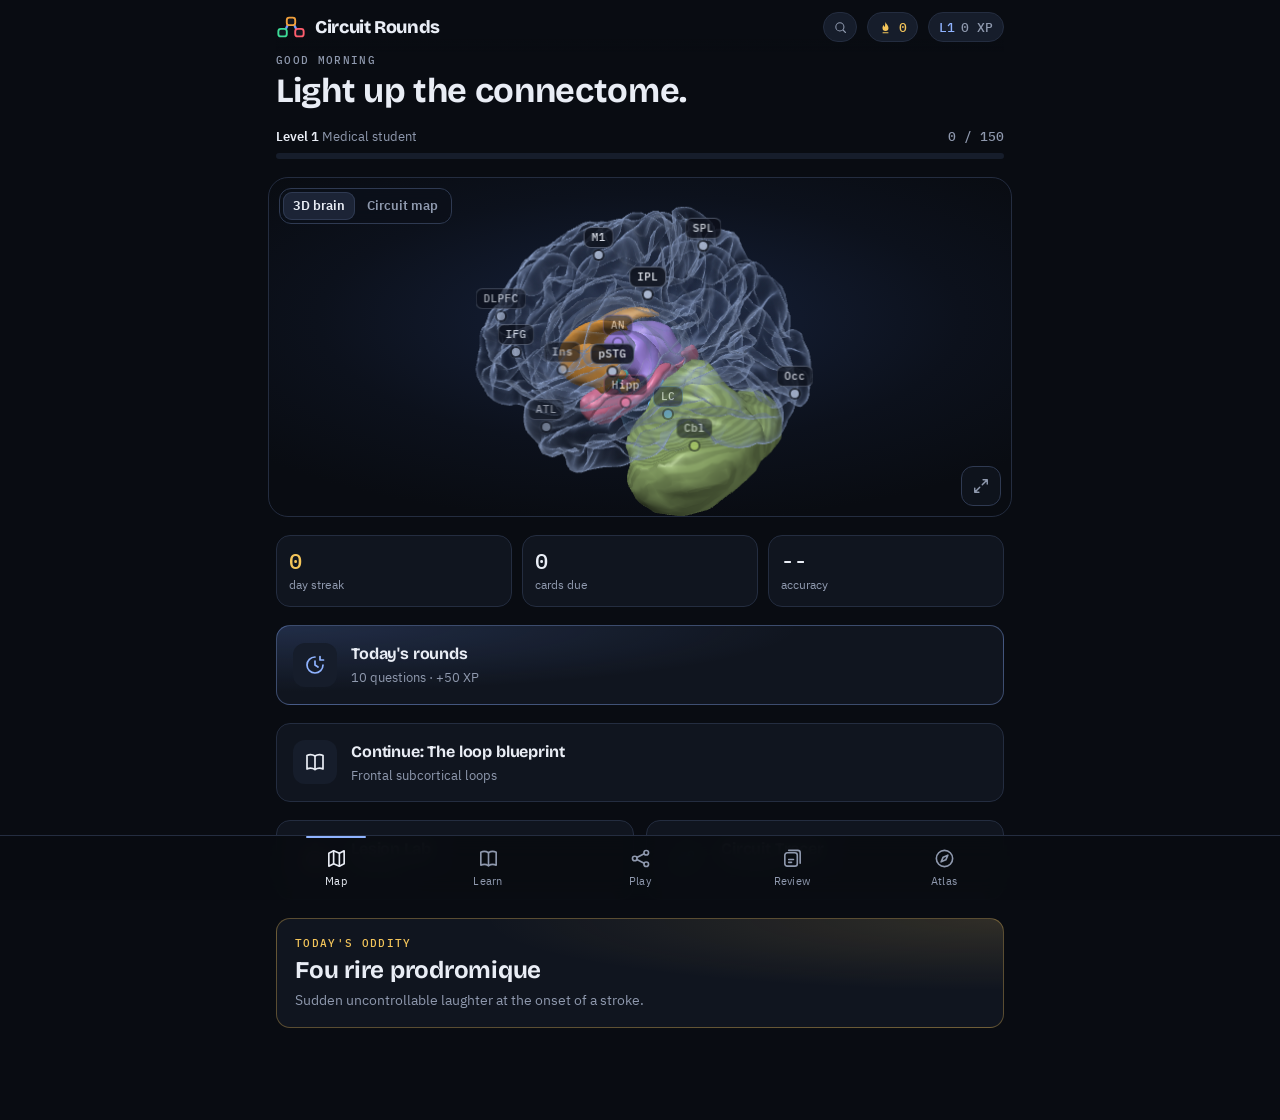
==== index.html @ e5065095 "Circuit Rounds 1.4: 3D brain explorer, search everything, 3D locators Co-Authored-By: Claude Opus 5." ====
<!doctype html><html lang="en"><head><meta charset="utf-8">
<meta name="viewport" content="width=device-width,initial-scale=1,viewport-fit=cover">
<meta name="theme-color" content="#090c12">
<meta name="apple-mobile-web-app-capable" content="yes">
<meta name="mobile-web-app-capable" content="yes">
<meta name="apple-mobile-web-app-status-bar-style" content="black-translucent">
<meta name="apple-mobile-web-app-title" content="Circuit Rounds">
<link rel="manifest" href="manifest.webmanifest">
<link rel="apple-touch-icon" href="icon-180.png">
<link rel="icon" type="image/png" href="icon-192.png">
<style>html{background:#090c12}</style>
<script>window.CR_BUILD='8c63c8f7da';</script>
</head><body><title>Circuit Rounds</title>
<style>@font-face{font-family:'Bricolage';src:url([data-uri]) format('woff2');font-weight:200 800;font-style:normal;font-display:swap}@font-face{font-family:'Plex Sans';src:url([data-uri]) format('woff2');font-weight:400;font-style:normal;font-display:swap}@font-face{font-family:'Plex Sans';src:url([data-uri]) format('woff2');font-weight:600 700;font-style:normal;font-display:swap}@font-face{font-family:'Plex Mono';src:url([data-uri]) format('woff2');font-weight:400 600;font-style:normal;font-display:swap}
/* Layout: one-column mobile app shell (max 760px), bottom tab bar, the brain drawn as a transit map of stations.
   Single dark "tractography viewer" world: DTI colors carry meaning (green excitatory, red inhibitory, blue modulatory). */
:root {
  color-scheme: dark;
  --ink: #090c12;
  --panel: #10151f;
  --panel-2: #161d2b;
  --raise: #1c2436;
  --line: #242d40;
  --line-2: #2f3a52;
  --text: #e9edf5;
  --muted: #8f99ae;
  --faint: #5d6780;
  --exc: #3ddc97;
  --inh: #ff5d6c;
  --mod: #6f9bff;
  --gold: #f4c55a;
  --accent: #8fb3ff;
  --g-cortex: #a9b6cf;
  --g-basal: #f0a03c;
  --g-thalamus: #b494ff;
  --g-limbic: #f47fa8;
  --g-hypothalamus: #45cfc6;
  --g-brainstem: #62b6f2;
  --g-cerebellum: #b8dc6c;
  --g-white: #dfe4ee;
  --font-display: "Bricolage", "Avenir Next", "Segoe UI", system-ui, sans-serif;
  --font-body: "Plex Sans", "Helvetica Neue", "Segoe UI", system-ui, sans-serif;
  --font-mono: "Plex Mono", ui-monospace, "SF Mono", Menlo, monospace;
  --r-sm: 8px;
  --r-md: 14px;
  --r-lg: 20px;
  --tab-h: 64px;
}
* { box-sizing: border-box; }
[hidden] { display: none !important; }
html, body { height: 100%; }
body {
  margin: 0; background: var(--ink); color: var(--text);
  font-family: var(--font-body); font-size: 15px; line-height: 1.5;
  -webkit-font-smoothing: antialiased; -webkit-tap-highlight-color: transparent;
  overflow-x: hidden;
}
button { font: inherit; color: inherit; background: none; border: 0; padding: 0; cursor: pointer; }
button:focus-visible, a:focus-visible, input:focus-visible, textarea:focus-visible { outline: 2px solid var(--accent); outline-offset: 2px; border-radius: 6px; }
h1, h2, h3 { font-family: var(--font-display); font-weight: 700; letter-spacing: -0.01em; text-wrap: balance; margin: 0; }
.mono { font-family: var(--font-mono); }
.muted { color: var(--muted); }
.faint { color: var(--faint); }
.tnum { font-variant-numeric: tabular-nums; }

/* App shell */
#app { max-width: 760px; margin: 0 auto; min-height: 100%; padding-inline: 16px; padding-bottom: calc(var(--tab-h) + 28px + env(safe-area-inset-bottom, 0px)); }
.topbar { position: sticky; top: 0; padding-top: calc(env(safe-area-inset-top, 0px) + 12px) !important; z-index: 20; display: flex; align-items: center; gap: 10px; padding-block: 12px 10px; background: linear-gradient(var(--ink) 75%, transparent); }
.brand { display: flex; align-items: center; gap: 9px; min-width: 0; }
.brand-mark { width: 30px; height: 30px; flex: none; }
.brand-name { font-family: var(--font-display); font-weight: 800; font-size: 18px; letter-spacing: -0.02em; white-space: nowrap; }
.topbar .spacer { flex: 1; }
.pill { display: inline-flex; align-items: center; gap: 6px; height: 30px; padding: 0 10px; border-radius: 999px; background: var(--panel-2); border: 1px solid var(--line); font-family: var(--font-mono); font-size: 12.5px; font-weight: 500; white-space: nowrap; }
.pill svg { width: 15px; height: 15px; }
.pill.streak { color: var(--gold); }
.pill.level { color: var(--accent); }
.back { display: inline-flex; align-items: center; gap: 4px; height: 34px; padding: 0 10px 0 4px; border-radius: 10px; color: var(--muted); font-weight: 500; }
.back:hover { color: var(--text); background: var(--panel); }
.back svg { width: 20px; height: 20px; }

.tabbar { position: fixed; left: 0; right: 0; bottom: 0; z-index: 30; background: rgba(9,12,18,.94); backdrop-filter: blur(12px); -webkit-backdrop-filter: blur(12px); border-top: 1px solid var(--line); padding-bottom: env(safe-area-inset-bottom, 0px); }
.tabbar-inner { max-width: 760px; margin: 0 auto; display: grid; grid-template-columns: repeat(5, 1fr); height: var(--tab-h); }
.tab { display: flex; flex-direction: column; align-items: center; justify-content: center; gap: 3px; color: var(--muted); font-size: 11px; font-weight: 500; letter-spacing: .02em; position: relative; }
.tab svg { width: 23px; height: 23px; }
.tab[aria-current="page"] { color: var(--text); }
.tab[aria-current="page"]::before { content: ""; position: absolute; top: 0; left: 30%; right: 30%; height: 2px; border-radius: 2px; background: var(--accent); }
.tab .badge { position: absolute; top: 8px; left: calc(50% + 6px); min-width: 17px; height: 17px; padding: 0 4px; border-radius: 9px; background: var(--inh); color: #fff; font-size: 10px; font-family: var(--font-mono); display: grid; place-items: center; }

/* Generic blocks */
.screen { display: flex; flex-direction: column; gap: 18px; animation: rise .28s ease both; }
@keyframes rise { from { transform: translateY(6px); opacity: .5; } to { transform: none; opacity: 1; } }
.section-title { display: flex; align-items: baseline; justify-content: space-between; gap: 12px; }
.section-title h2 { font-size: 19px; }
.eyebrow { font-family: var(--font-mono); font-size: 11px; letter-spacing: .12em; text-transform: uppercase; color: var(--muted); }
.card { background: var(--panel); border: 1px solid var(--line); border-radius: var(--r-md); padding: 16px; }
.grid2 { display: grid; grid-template-columns: repeat(2, minmax(0, 1fr)); gap: 12px; }
@media (max-width: 420px) { .grid2.stack-sm { grid-template-columns: 1fr; } }
.row { display: flex; align-items: center; gap: 10px; }
.wrap { flex-wrap: wrap; }
.grow { flex: 1; min-width: 0; }

.btn { display: inline-flex; align-items: center; justify-content: center; gap: 8px; height: 46px; padding: 0 18px; border-radius: 12px; font-weight: 600; font-size: 15px; background: var(--raise); border: 1px solid var(--line-2); transition: transform .08s ease, background .15s; }
.btn:active { transform: scale(.98); }
.btn.primary { background: var(--accent); color: #0b1020; border-color: transparent; }
.btn.gold { background: var(--gold); color: #1b1404; border-color: transparent; }
.btn.ghost { background: transparent; }
.btn.block { width: 100%; }
.btn.sm { height: 36px; padding: 0 12px; font-size: 13.5px; border-radius: 10px; }
.btn[disabled] { opacity: .45; pointer-events: none; }
.btn svg { width: 18px; height: 18px; }

/* Home */
.hello { display: flex; flex-direction: column; gap: 4px; }
.hello h1 { font-size: clamp(26px, 6.4vw, 34px); line-height: 1.08; }
.hello p { margin: 0; color: var(--muted); }
.xpbar { height: 6px; border-radius: 6px; background: var(--panel-2); overflow: hidden; }
.xpbar > i { display: block; height: 100%; background: linear-gradient(90deg, var(--mod), var(--accent)); border-radius: 6px; transition: width .6s ease; }
.today { display: grid; grid-template-columns: repeat(3, minmax(0, 1fr)); gap: 10px; }
.stat { background: var(--panel); border: 1px solid var(--line); border-radius: var(--r-md); padding: 12px; display: flex; flex-direction: column; gap: 2px; min-width: 0; }
.stat b { font-family: var(--font-mono); font-size: 22px; font-weight: 600; line-height: 1.2; }
.stat span { font-size: 12px; color: var(--muted); }
.cta { display: flex; align-items: center; gap: 14px; padding: 16px; border-radius: var(--r-md); background: var(--panel); border: 1px solid var(--line); text-align: left; width: 100%; }
.cta:hover { border-color: var(--line-2); }
.cta .ico { width: 44px; height: 44px; border-radius: 12px; display: grid; place-items: center; flex: none; background: var(--panel-2); }
.cta .ico svg { width: 24px; height: 24px; }
.cta h3 { font-size: 16px; }
.cta p { margin: 2px 0 0; font-size: 13px; color: var(--muted); }
.cta .chev { margin-left: auto; color: var(--faint); flex: none; }
.cta.feature { background: radial-gradient(120% 140% at 0% 0%, rgba(111,155,255,.18), transparent 60%), var(--panel); border-color: rgba(143,179,255,.35); }

/* Map */
.mapwrap { margin-inline: -8px; position: relative; border-radius: var(--r-lg); background: radial-gradient(90% 80% at 45% 40%, #111a2b 0%, var(--ink) 75%); border: 1px solid var(--line); overflow: hidden; touch-action: none; user-select: none; -webkit-user-select: none; }
.mapwrap svg.map { display: block; width: 100%; height: auto; }
.mapwrap.tall svg.map { aspect-ratio: 900 / 640; }
.map-tools { position: absolute; left: 8px; bottom: 8px; display: flex; gap: 5px; }
.map-tools button { width: 30px; height: 30px; border-radius: 10px; background: rgba(16,21,31,.85); border: 1px solid var(--line-2); display: grid; place-items: center; color: var(--muted); }
.map-tools button svg { width: 18px; height: 18px; }
.map-legend { position: static; padding: 2px 12px 10px; display: flex; gap: 10px; flex-wrap: wrap; font-family: var(--font-mono); font-size: 10.5px; color: var(--muted); pointer-events: none; }
.map-legend i { display: inline-block; width: 14px; height: 3px; border-radius: 2px; vertical-align: middle; margin-right: 4px; }
.map-caption { font-size: 12px; color: var(--faint); margin-top: -8px; }
.st rect { transition: fill .25s, stroke .25s; }
.st text { pointer-events: none; }
.st.sel rect { stroke: var(--text) !important; stroke-width: 3; }
.st.ok rect { fill: rgba(61,220,151,.28) !important; stroke: var(--exc) !important; stroke-width: 3; }
.st.bad rect { fill: rgba(255,93,108,.25) !important; stroke: var(--inh) !important; stroke-width: 3; }
.st.hint rect { stroke: var(--gold) !important; stroke-width: 3; animation: hintpulse 1s ease-in-out infinite; }
.st.dim { opacity: .28; }
.st.on rect { stroke-width: 3; }
@keyframes hintpulse { 50% { stroke-opacity: .25; } }
.route { fill: none; stroke-linecap: round; stroke-linejoin: round; }
.route.draw { stroke-dasharray: var(--len); stroke-dashoffset: var(--len); animation: draw .55s ease forwards; }
@keyframes draw { to { stroke-dashoffset: 0; } }
.spark { animation: spark .9s ease-out forwards; }
@keyframes spark { from { r: 6; opacity: 1; } to { r: 44; opacity: 0; } }

/* Lists */
.list { display: flex; flex-direction: column; gap: 10px; }
.mod { display: grid; grid-template-columns: 44px minmax(0, 1fr) auto; align-items: center; gap: 12px; padding: 12px 14px; background: var(--panel); border: 1px solid var(--line); border-radius: var(--r-md); text-align: left; width: 100%; }
.mod:hover { border-color: var(--line-2); }
.mod h3 { font-size: 15.5px; }
.mod p { margin: 1px 0 0; font-size: 12.5px; color: var(--muted); }
.mod .num { font-family: var(--font-mono); font-size: 11px; color: var(--faint); }
.ring { width: 44px; height: 44px; }
.ring circle { fill: none; stroke-width: 4; }
.ring .bg { stroke: var(--line); }
.ring .fg { stroke: var(--accent); stroke-linecap: round; transform: rotate(-90deg); transform-origin: 50% 50%; transition: stroke-dashoffset .6s ease; }
.ring text { font-family: var(--font-mono); font-size: 11px; fill: var(--text); }
.stars { display: inline-flex; gap: 2px; color: var(--line-2); }
.stars svg { width: 14px; height: 14px; }
.stars .on { color: var(--gold); }
.chip { display: inline-flex; align-items: center; gap: 6px; height: 28px; padding: 0 10px; border-radius: 999px; border: 1px solid var(--line-2); font-size: 12.5px; color: var(--muted); background: var(--panel); white-space: nowrap; }
.chip.on { color: var(--text); border-color: var(--accent); background: rgba(143,179,255,.12); }
.chip .dot { width: 8px; height: 8px; border-radius: 50%; }
.chips { display: flex; gap: 8px; flex-wrap: wrap; }
.scroller { overflow-x: auto; margin-inline: -16px; padding-inline: 16px; scrollbar-width: none; }
.scroller::-webkit-scrollbar { display: none; }
.scroller .chips { flex-wrap: nowrap; }

/* Module + lesson */
.modhead { display: flex; flex-direction: column; gap: 8px; }
.modhead h1 { font-size: clamp(25px, 6vw, 32px); line-height: 1.1; }
.modhead p { margin: 0; color: var(--muted); }
.lesson-item { display: flex; align-items: center; gap: 12px; padding: 13px 14px; background: var(--panel); border: 1px solid var(--line); border-radius: var(--r-md); width: 100%; text-align: left; }
.lesson-item .n { width: 28px; height: 28px; border-radius: 50%; display: grid; place-items: center; font-family: var(--font-mono); font-size: 12px; background: var(--panel-2); color: var(--muted); flex: none; }
.lesson-item.done .n { background: rgba(61,220,151,.16); color: var(--exc); }
.lesson-item h3 { font-family: var(--font-body); font-weight: 600; font-size: 14.5px; }
.prose { font-size: 16.5px; line-height: 1.66; max-width: 65ch; }
.prose p { margin: 0 0 1em; }
.prose ul { margin: 0 0 1em; padding-left: 1.2em; }
.prose li { margin: .3em 0; }
.prose strong { color: #fff; font-weight: 600; }
.prose .pearl { margin: 0 0 1em; padding: 12px 14px; border-radius: 12px; background: rgba(244,197,90,.08); border: 1px solid rgba(244,197,90,.28); font-size: 15.5px; }
.prose .pearl::before { content: "PEARL"; display: block; font-family: var(--font-mono); font-size: 10.5px; letter-spacing: .14em; color: var(--gold); margin-bottom: 4px; }
.lesson-head { display: flex; flex-direction: column; gap: 6px; }
.lesson-head h1 { font-size: clamp(23px, 5.6vw, 29px); line-height: 1.15; }
.nodechips { display: flex; gap: 6px; flex-wrap: wrap; }
.nodechip { display: inline-flex; align-items: center; gap: 6px; height: 26px; padding: 0 9px; border-radius: 7px; background: var(--panel-2); border: 1px solid var(--line); font-family: var(--font-mono); font-size: 11.5px; }
.nodechip i { width: 7px; height: 7px; border-radius: 2px; display: inline-block; }
.pager { display: flex; gap: 10px; }
.pager .btn { flex: 1; }
.progress-dots { display: flex; gap: 5px; }
.progress-dots i { flex: 1; height: 4px; border-radius: 3px; background: var(--line); }
.progress-dots i.on { background: var(--accent); }

/* Quiz */
.qtop { display: flex; align-items: center; gap: 12px; }
.qtop .bar { flex: 1; height: 6px; border-radius: 4px; background: var(--panel-2); overflow: hidden; }
.qtop .bar i { display: block; height: 100%; background: var(--accent); transition: width .3s ease; }
.combo { font-family: var(--font-mono); font-size: 12.5px; color: var(--gold); min-width: 64px; text-align: right; }
.combo.hot { animation: pop .35s ease; }
@keyframes pop { 40% { transform: scale(1.25); } }
.stem { font-size: 17px; line-height: 1.55; }
.choices { display: flex; flex-direction: column; gap: 9px; }
.choice { display: grid; grid-template-columns: 30px minmax(0, 1fr); gap: 10px; align-items: start; text-align: left; padding: 12px 13px; border-radius: 12px; background: var(--panel); border: 1px solid var(--line); font-size: 15px; line-height: 1.45; width: 100%; transition: border-color .15s, background .15s; }
.choice:hover:not([disabled]) { border-color: var(--line-2); background: var(--panel-2); }
.choice .k { width: 26px; height: 26px; border-radius: 8px; display: grid; place-items: center; font-family: var(--font-mono); font-size: 12px; background: var(--panel-2); color: var(--muted); }
.choice.right { border-color: var(--exc); background: rgba(61,220,151,.1); }
.choice.right .k { background: var(--exc); color: #062417; }
.choice.wrong { border-color: var(--inh); background: rgba(255,93,108,.08); }
.choice.wrong .k { background: var(--inh); color: #2a0509; }
.choice[disabled] { cursor: default; }
.explain { padding: 14px; border-radius: 12px; background: var(--panel-2); border: 1px solid var(--line-2); font-size: 14.5px; line-height: 1.55; animation: rise .25s ease both; }
.explain .verdict { font-family: var(--font-display); font-weight: 700; font-size: 17px; margin-bottom: 4px; }
.explain .verdict.ok { color: var(--exc); }
.explain .verdict.no { color: var(--inh); }
.xpfloat { position: fixed; z-index: 60; pointer-events: none; font-family: var(--font-mono); font-weight: 600; color: var(--gold); animation: floatup 1s ease-out forwards; }
@keyframes floatup { to { transform: translateY(-46px); opacity: 0; } }

/* Summary */
.summary { text-align: center; display: flex; flex-direction: column; align-items: center; gap: 10px; padding-block: 18px 6px; }
.summary h1 { font-size: 30px; }
.bigscore { font-family: var(--font-mono); font-size: 54px; font-weight: 600; line-height: 1; }
.trace { width: 100%; height: 60px; }

/* Lesion lab / tracer */
.case { font-size: 16px; line-height: 1.6; }
.pickbar { position: sticky; bottom: calc(var(--tab-h) + 10px + env(safe-area-inset-bottom, 0px)); z-index: 10; display: flex; gap: 10px; align-items: center; padding: 10px; border-radius: 14px; background: rgba(22,29,43,.96); border: 1px solid var(--line-2); backdrop-filter: blur(8px); }
.pickbar .sel { flex: 1; min-width: 0; font-size: 13.5px; }
.pickbar .sel b { display: block; font-size: 15px; white-space: nowrap; overflow: hidden; text-overflow: ellipsis; }
.hoplog { display: flex; flex-direction: column; gap: 8px; }
.hop { display: grid; grid-template-columns: 26px minmax(0, 1fr); gap: 10px; align-items: start; font-size: 14px; animation: rise .25s ease both; }
.hop .sg { width: 26px; height: 26px; border-radius: 8px; display: grid; place-items: center; font-family: var(--font-mono); font-weight: 700; }
.hop .sg.p { background: rgba(61,220,151,.16); color: var(--exc); }
.hop .sg.m { background: rgba(255,93,108,.16); color: var(--inh); }
.hop .sg.d { background: rgba(111,155,255,.16); color: var(--mod); }
.hop b { font-weight: 600; }
.lives { display: inline-flex; gap: 4px; }
.lives i { width: 10px; height: 10px; border-radius: 50%; background: var(--exc); }
.lives i.lost { background: var(--line-2); }

/* Match */
.match { display: grid; grid-template-columns: minmax(0, 1fr) minmax(0, 1fr); gap: 9px; }
.tile { min-height: 64px; padding: 10px; border-radius: 12px; background: var(--panel); border: 1px solid var(--line); font-size: 13.5px; line-height: 1.3; text-align: center; display: grid; place-items: center; transition: transform .12s, opacity .3s, border-color .15s; }
.tile.l { border-left: 3px solid var(--mod); }
.tile.r { border-right: 3px solid var(--g-basal); }
.tile.sel { border-color: var(--accent); background: rgba(143,179,255,.12); }
.tile.done { opacity: .18; pointer-events: none; transform: scale(.96); }
.tile.shake { animation: shake .35s; border-color: var(--inh); }
@keyframes shake { 25% { transform: translateX(-5px); } 75% { transform: translateX(5px); } }

/* Flashcards */
.flash { perspective: 1200px; }
.flash-inner { display: grid; min-height: 270px; transition: transform .45s cubic-bezier(.2,.7,.2,1); transform-style: preserve-3d; }
.flash.flipped .flash-inner { transform: rotateY(180deg); }
.face { grid-area: 1 / 1; position: relative; min-height: 270px; padding-top: 44px !important; backface-visibility: hidden; -webkit-backface-visibility: hidden; border-radius: var(--r-lg); padding: 22px; display: flex; flex-direction: column; justify-content: center; gap: 10px; background: var(--panel); border: 1px solid var(--line-2); }
.face.back { transform: rotateY(180deg); background: linear-gradient(160deg, #18213a, var(--panel)); }
.face .q { font-size: 19px; line-height: 1.45; font-family: var(--font-display); font-weight: 600; }
.face .a { font-size: 16px; line-height: 1.55; }
.face .src { position: absolute; top: 14px; left: 18px; right: 18px; display: flex; justify-content: space-between; }
.grade { display: grid; grid-template-columns: repeat(3, 1fr); gap: 10px; }
.grade .btn { flex-direction: column; height: 58px; gap: 0; line-height: 1.15; }
.grade .btn small { font-family: var(--font-mono); font-size: 10.5px; font-weight: 500; color: var(--muted); }
.grade .again { border-color: rgba(255,93,108,.5); }
.grade .good { border-color: rgba(143,179,255,.5); }
.grade .easy { border-color: rgba(61,220,151,.5); }
.boxes { display: grid; grid-template-columns: repeat(6, 1fr); gap: 6px; }
.boxes div { text-align: center; padding: 8px 2px; border-radius: 10px; background: var(--panel); border: 1px solid var(--line); }
.boxes b { display: block; font-family: var(--font-mono); font-size: 16px; }
.boxes span { font-size: 10.5px; color: var(--muted); }

/* Atlas */
.search { display: flex; align-items: center; gap: 8px; height: 46px; padding: 0 14px; border-radius: 12px; background: var(--panel); border: 1px solid var(--line); }
.search input { flex: 1; min-width: 0; background: transparent; border: 0; color: var(--text); font: inherit; font-size: 16px; outline: none; }
.search svg { width: 18px; height: 18px; color: var(--faint); }
.atlas-group h3 { font-size: 13px; font-family: var(--font-mono); letter-spacing: .1em; text-transform: uppercase; color: var(--muted); margin-bottom: 8px; display: flex; align-items: center; gap: 8px; }
.atlas-group h3 i { width: 10px; height: 10px; border-radius: 3px; }
.atlas-list { display: grid; grid-template-columns: repeat(auto-fill, minmax(160px, 1fr)); gap: 8px; }
.atlas-item { display: flex; flex-direction: column; gap: 1px; padding: 10px 12px; border-radius: 12px; background: var(--panel); border: 1px solid var(--line); text-align: left; min-width: 0; }
.atlas-item b { font-family: var(--font-mono); font-size: 13px; }
.atlas-item span { font-size: 12.5px; color: var(--muted); line-height: 1.3; }
.node-head { display: flex; flex-direction: column; gap: 6px; }
.node-head h1 { font-size: clamp(24px, 6vw, 32px); line-height: 1.1; }
.kv { display: flex; flex-direction: column; gap: 16px; }
.kv section h3 { font-family: var(--font-mono); font-size: 11px; letter-spacing: .14em; text-transform: uppercase; color: var(--muted); font-weight: 500; margin-bottom: 6px; }
.kv section p { margin: 0; font-size: 15.5px; line-height: 1.62; }
.kv ul { margin: 0; padding-left: 1.1em; font-size: 15px; line-height: 1.55; }
.kv li { margin: .25em 0; }
.wiring { display: grid; grid-template-columns: minmax(0, 1fr) minmax(0, 1fr); gap: 10px; }
.wiring > div { background: var(--panel); border: 1px solid var(--line); border-radius: 12px; padding: 10px 12px; min-width: 0; }
.wiring ul { font-size: 13.5px; }
@media (max-width: 420px) { .wiring { grid-template-columns: 1fr; } }

/* Me */
.achs { display: grid; grid-template-columns: repeat(auto-fill, minmax(150px, 1fr)); gap: 10px; }
.ach { padding: 12px; border-radius: 14px; background: var(--panel); border: 1px solid var(--line); display: flex; flex-direction: column; gap: 6px; min-width: 0; }
.ach svg { width: 28px; height: 28px; color: var(--faint); }
.ach.got svg { color: var(--gold); }
.ach.got { border-color: rgba(244,197,90,.35); }
.ach b { font-size: 13.5px; }
.ach span { font-size: 12px; color: var(--muted); line-height: 1.35; }
.bars { display: flex; flex-direction: column; gap: 8px; }
.barrow { display: grid; grid-template-columns: minmax(0, 1fr) 120px 40px; gap: 10px; align-items: center; font-size: 13px; }
.barrow .t { white-space: nowrap; overflow: hidden; text-overflow: ellipsis; }
.barrow .b { height: 6px; border-radius: 4px; background: var(--panel-2); overflow: hidden; }
.barrow .b i { display: block; height: 100%; background: var(--accent); }
textarea.code { width: 100%; min-height: 90px; background: var(--panel); color: var(--text); border: 1px solid var(--line); border-radius: 12px; padding: 10px; font-family: var(--font-mono); font-size: 16px; }
.toggle { display: flex; align-items: center; justify-content: space-between; gap: 12px; padding: 12px 14px; background: var(--panel); border: 1px solid var(--line); border-radius: 12px; width: 100%; text-align: left; }
.switch { width: 44px; height: 26px; border-radius: 13px; background: var(--line-2); position: relative; flex: none; transition: background .2s; }
.switch::after { content: ""; position: absolute; top: 3px; left: 3px; width: 20px; height: 20px; border-radius: 50%; background: var(--text); transition: transform .2s; }
.toggle[aria-checked="true"] .switch { background: var(--exc); }
.toggle[aria-checked="true"] .switch::after { transform: translateX(18px); }

/* Sheet + toast */
.scrim { position: fixed; inset: 0; z-index: 70; background: rgba(3,5,9,.6); animation: fade .2s ease; }
@keyframes fade { from { opacity: 0; } }
.sheet { position: fixed; z-index: 71; left: 0; right: 0; bottom: 0; max-height: 82vh; overflow-y: auto; background: var(--panel); border-top: 1px solid var(--line-2); border-radius: 22px 22px 0 0; padding: 10px 16px calc(22px + env(safe-area-inset-bottom, 0px)); animation: slideup .28s cubic-bezier(.2,.8,.2,1); }
.sheet-inner { max-width: 760px; margin: 0 auto; display: flex; flex-direction: column; gap: 14px; }
.grab { width: 40px; height: 5px; border-radius: 3px; background: var(--line-2); margin: 2px auto 6px; }
@keyframes slideup { from { transform: translateY(100%); } }
.toast { position: fixed; z-index: 80; left: 50%; top: calc(14px + env(safe-area-inset-top, 0px)); transform: translateX(-50%); display: flex; align-items: center; gap: 10px; max-width: calc(100% - 32px); padding: 10px 14px; border-radius: 14px; background: var(--raise); border: 1px solid rgba(244,197,90,.45); box-shadow: 0 10px 40px rgba(0,0,0,.45); animation: toastin .35s cubic-bezier(.2,.8,.2,1); }
.toast svg { width: 26px; height: 26px; color: var(--gold); flex: none; }
.toast b { display: block; font-size: 14px; }
.toast span { font-size: 12.5px; color: var(--muted); }
@keyframes toastin { from { transform: translate(-50%, -24px); opacity: 0; } }
.confirm { display: flex; gap: 10px; }

@media (prefers-reduced-motion: reduce) {
  *, *::before, *::after { animation-duration: .001ms !important; transition-duration: .001ms !important; }
}

/* oddities */
.odd-card { display: flex; flex-direction: column; gap: 6px; width: 100%; text-align: left; padding: 16px 18px; border-radius: var(--r-md); background: radial-gradient(130% 120% at 100% 0%, rgba(244,197,90,.14), transparent 55%), var(--panel); border: 1px solid rgba(244,197,90,.32); }
.odd-card .eyebrow { color: var(--gold); }
.odd-term { font-family: var(--font-display); font-weight: 700; font-size: 24px; letter-spacing: -.01em; color: var(--text); line-height: 1.1; }
.odd-what { font-size: 14px; color: var(--muted); line-height: 1.5; }
.odd-aside { padding: 12px 14px; border-radius: 12px; background: rgba(244,197,90,.08); border: 1px solid rgba(244,197,90,.25); font-size: 14.5px; line-height: 1.55; font-style: italic; color: var(--text); }
.odd-sheet { gap: 12px; }
.odd-line { display: block; font-size: 12.5px; white-space: nowrap; overflow: hidden; text-overflow: ellipsis; }
.kv .lesson-item h3 { font-family: var(--font-body); font-size: 14.5px; letter-spacing: 0; text-transform: none; color: var(--text); font-weight: 600; margin: 0; }

/* v1.2 fixes */
button, .choice, .tile { touch-action: manipulation; }
.btn.block { scroll-margin-bottom: calc(var(--tab-h) + env(safe-area-inset-bottom, 0px) + 18px); }
.listen { flex: none; gap: 6px; }
.listen svg { width: 16px; height: 16px; }
.listen.on { color: var(--gold); border-color: rgba(244,197,90,.45); }
.sheet .chip { min-height: 40px; }
.sheet input.filter { width: 100%; padding: 12px 14px; border-radius: 12px; background: var(--panel-2); border: 1px solid var(--line-2); color: var(--text); font-size: 16px; }

/* v1.3 lectures */
.player { display: flex; flex-direction: column; gap: 10px; padding: 16px 16px 14px; background: radial-gradient(130% 120% at 50% 0%, rgba(111,155,255,.12), transparent 65%), var(--panel); border: 1px solid var(--line); border-radius: var(--r-lg); }
.scrub { -webkit-appearance: none; appearance: none; width: 100%; height: 28px; background: transparent; margin: 0; --f: 0%; }
.scrub::-webkit-slider-runnable-track { height: 4px; border-radius: 4px; background: linear-gradient(90deg, var(--accent) var(--f), var(--line-2) var(--f)); }
.scrub::-moz-range-track { height: 4px; border-radius: 4px; background: linear-gradient(90deg, var(--accent) var(--f), var(--line-2) var(--f)); }
.scrub::-webkit-slider-thumb { -webkit-appearance: none; width: 18px; height: 18px; margin-top: -7px; border-radius: 50%; background: var(--text); border: 0; box-shadow: 0 1px 6px rgba(0,0,0,.5); }
.scrub::-moz-range-thumb { width: 18px; height: 18px; border-radius: 50%; background: var(--text); border: 0; }
.ptimes { display: flex; justify-content: space-between; margin-top: -6px; font-family: var(--font-mono); font-size: 12px; color: var(--muted); }
.pctl { display: flex; align-items: center; justify-content: space-between; max-width: 340px; width: 100%; margin: 2px auto 4px; }
.pctl button { width: 48px; height: 48px; border-radius: 50%; display: grid; place-items: center; color: var(--text); }
.pctl button:active { background: var(--panel-2); }
.pctl button svg { width: 26px; height: 26px; }
.pctl .big { width: 70px; height: 70px; background: var(--accent); color: #0b1020; box-shadow: 0 6px 24px rgba(111,155,255,.28); }
.pctl .big:active { background: var(--accent); transform: scale(.97); }
.pctl .big svg { width: 30px; height: 30px; }
.prow { display: flex; justify-content: space-between; align-items: center; gap: 10px; flex-wrap: wrap; }
.prow .btn svg { width: 16px; height: 16px; }
.okdot { width: 8px; height: 8px; border-radius: 50%; background: var(--exc); box-shadow: 0 0 0 3px rgba(61,220,151,.18); flex: none; }
.lecnote { margin: 0; font-size: 13.5px; color: var(--muted); padding: 10px 12px; border: 1px dashed var(--line-2); border-radius: 12px; }
.dlbox { display: flex; flex-direction: column; gap: 8px; padding: 12px 14px; background: var(--panel); border: 1px solid var(--line); border-radius: var(--r-md); }
.dlbox.row { flex-direction: row; align-items: center; }
.lecstat:not(:empty)::before { content: " · "; }
.lecstat { color: var(--exc); }
.transcript { position: relative; display: flex; flex-direction: column; gap: 2px; max-height: 52vh; overflow-y: auto; overscroll-behavior: contain; padding: 6px 2px; margin-inline: -4px; border-top: 1px solid var(--line); border-bottom: 1px solid var(--line);
  -webkit-mask-image: linear-gradient(transparent, #000 18px, #000 calc(100% - 18px), transparent); mask-image: linear-gradient(transparent, #000 18px, #000 calc(100% - 18px), transparent); }
.transcript p { margin: 0; padding: 9px 12px; border-radius: 12px; font-size: 16px; line-height: 1.62; color: var(--muted); cursor: pointer; transition: background .25s, color .25s; max-width: 65ch; }
.transcript p.now { color: var(--text); background: rgba(111,155,255,.1); }
.mini { position: fixed; z-index: 29; left: 50%; transform: translateX(-50%); bottom: calc(var(--tab-h) + env(safe-area-inset-bottom, 0px) + 8px); width: min(728px, calc(100% - 24px)); display: flex; align-items: center; gap: 10px; padding: 8px 6px 8px 8px; background: var(--raise); border: 1px solid var(--line-2); border-radius: 16px; box-shadow: 0 8px 30px rgba(0,0,0,.45); overflow: hidden; }
.mini .pp { width: 40px; height: 40px; border-radius: 50%; background: var(--accent); color: #0b1020; display: grid; place-items: center; flex: none; }
.mini .pp svg { width: 20px; height: 20px; }
.mini .t { flex: 1; min-width: 0; text-align: left; display: flex; flex-direction: column; }
.mini .t b { font-size: 13.5px; white-space: nowrap; overflow: hidden; text-overflow: ellipsis; }
.mini .t span { font-size: 11.5px; color: var(--muted); font-family: var(--font-mono); }
.mini .x { width: 36px; height: 36px; display: grid; place-items: center; color: var(--muted); flex: none; }
.mini .x svg { width: 18px; height: 18px; }
.mini .bar { position: absolute; left: 0; bottom: 0; height: 2px; background: var(--accent); }
body.has-mini #app { padding-bottom: calc(var(--tab-h) + 96px + env(safe-area-inset-bottom, 0px)); }

/* v1.4 3D brain */
.b3stage { position: relative; height: 340px; margin-inline: -8px; border-radius: var(--r-lg); overflow: hidden; user-select: none; -webkit-user-select: none; -webkit-touch-callout: none;
  background: radial-gradient(70% 60% at 50% 42%, #16213a 0%, #0c111c 62%, var(--ink) 100%); border: 1px solid var(--line); }
.b3stage.locator { height: 270px; }
.b3stage.full { height: calc(100dvh - 196px - env(safe-area-inset-top, 0px) - env(safe-area-inset-bottom, 0px)); min-height: 360px; margin-inline: -16px; border-radius: 0; border-inline: 0; }
.b3gl, .b3arcs { position: absolute; inset: 0; width: 100%; height: 100%; display: block; }
.b3arcs { pointer-events: none; }
.b3labels { position: absolute; inset: 0; pointer-events: none; overflow: hidden; }
.b3l, .b3d { position: absolute; left: 0; top: 0; width: 0; height: 0; will-change: transform; }
.b3mini .b3d.dotonly { display: none; }
.b3d i { position: absolute; left: -4px; top: -4px; width: 8px; height: 8px; border-radius: 50%; background: var(--gc); box-shadow: 0 0 0 2px rgba(9,12,18,.7), 0 0 calc(4px + 10px * var(--m, 0)) var(--gc); }
.b3l span { position: absolute; bottom: 7px; left: 0; transform: translateX(-50%); white-space: nowrap; font-family: var(--font-mono); font-size: 11px; line-height: 1; padding: 4px 7px; border-radius: 7px;
  color: var(--text); background: rgba(12,16,26,.84); border: 1px solid color-mix(in srgb, var(--gc) 45%, transparent); backdrop-filter: blur(3px); -webkit-backdrop-filter: blur(3px); }
.b3d.rel i { box-shadow: 0 0 0 2px rgba(9,12,18,.7), 0 0 12px var(--gc); }
.b3l.lit span { background: color-mix(in srgb, var(--gc) 22%, rgba(12,16,26,.88)); border-color: var(--gc); }
.b3l.rel span { border-color: var(--gc); }
.b3l.sel { z-index: 3; }
.b3d.sel i { width: 12px; height: 12px; left: -6px; top: -6px; box-shadow: 0 0 0 3px rgba(9,12,18,.8), 0 0 18px var(--gc); }
.b3l.sel span { font-size: 12.5px; padding: 6px 9px; bottom: 10px; background: var(--gc); color: #0b1020; border-color: transparent; font-weight: 600; }
.b3top { position: absolute; left: 10px; right: 10px; top: 10px; display: flex; justify-content: center; pointer-events: none; z-index: 4; }
.b3top > * { pointer-events: auto; }
.b3side { position: absolute; right: 10px; top: 56px; display: flex; flex-direction: column; gap: 8px; z-index: 4; }
.iconbtn { width: 40px; height: 40px; border-radius: 12px; display: grid; place-items: center; background: rgba(16,21,31,.82); border: 1px solid var(--line-2); color: var(--muted); backdrop-filter: blur(8px); -webkit-backdrop-filter: blur(8px); flex: none; }
.iconbtn svg { width: 20px; height: 20px; }
.iconbtn.on { color: var(--accent); border-color: rgba(143,179,255,.55); background: rgba(143,179,255,.14); }
.b3stage .expand { position: absolute; right: 10px; bottom: 10px; z-index: 4; }
.seg { display: inline-flex; padding: 3px; gap: 2px; border-radius: 12px; background: rgba(12,16,26,.82); border: 1px solid var(--line-2); backdrop-filter: blur(8px); -webkit-backdrop-filter: blur(8px); max-width: 100%; overflow-x: auto; scrollbar-width: none; }
.seg::-webkit-scrollbar { display: none; }
.seg button { height: 32px; padding: 0 11px; border-radius: 9px; font-size: 13px; font-weight: 600; color: var(--muted); white-space: nowrap; }
.seg button.on { background: var(--raise); color: var(--text); box-shadow: inset 0 0 0 1px var(--line-2); }
.seg button[disabled] { opacity: .4; }
.mapseg button { height: 28px; font-size: 12.5px; padding: 0 10px; }
.braincard .b3top { justify-content: flex-start; }
.maptabs { display: flex; margin-bottom: 8px; }
.maptabs .seg { background: var(--panel); }
.b3hint { position: absolute; left: 50%; bottom: 16px; transform: translateX(-50%); padding: 7px 12px; border-radius: 999px; background: rgba(12,16,26,.82); border: 1px solid var(--line-2); font-size: 12.5px; color: var(--muted); pointer-events: none; transition: opacity .6s; white-space: nowrap; z-index: 3; }
.b3hint.gone { opacity: 0; }
.b3card { position: absolute; left: 10px; right: 10px; bottom: 10px; z-index: 5; display: flex; flex-direction: column; gap: 8px; padding: 14px; border-radius: 16px; background: rgba(16,21,31,.94); border: 1px solid var(--line-2); box-shadow: 0 10px 40px rgba(0,0,0,.5); backdrop-filter: blur(10px); -webkit-backdrop-filter: blur(10px); animation: slideup .25s cubic-bezier(.2,.8,.2,1); max-width: 520px; margin-inline: auto; }
.b3card h3 { font-size: 17px; margin-top: 6px; }
.b3card p { margin: 0; font-size: 13.5px; line-height: 1.5; color: var(--muted); display: -webkit-box; -webkit-line-clamp: 3; -webkit-box-orient: vertical; overflow: hidden; }
.b3card .iconbtn { width: 34px; height: 34px; }
.b3screen { gap: 10px !important; }
.b3chips { display: flex; gap: 6px; overflow-x: auto; padding-bottom: 2px; scrollbar-width: none; margin-inline: -16px; padding-inline: 16px; }
.b3chips::-webkit-scrollbar { display: none; }
.b3chips .chip { height: 34px; flex: none; }
.b3chips .chip i { width: 8px; height: 8px; border-radius: 50%; display: inline-block; }
.b3chips .chip.on { border-color: var(--gc, var(--accent)); background: color-mix(in srgb, var(--gc, var(--accent)) 16%, var(--panel)); }
.b3title { display: flex; align-items: center; gap: 10px; min-width: 0; }
/* v1.4 search */
.iconpill { width: 34px; padding: 0; justify-content: center; color: var(--muted); }
.search.big { height: 50px; border-color: var(--line-2); }
.search.big input { font-size: 17px; }
.sres { gap: 16px; }
.sgroup { display: flex; flex-direction: column; gap: 8px; }
.sitem { display: flex; align-items: flex-start; gap: 12px; padding: 12px 14px; background: var(--panel); border: 1px solid var(--line); border-radius: var(--r-md); text-align: left; width: 100%; }
.sitem .ico { width: 34px; height: 34px; border-radius: 10px; background: var(--panel-2); display: grid; place-items: center; flex: none; color: var(--muted); }
.sitem .ico svg { width: 18px; height: 18px; }
.sitem .ico i { width: 10px; height: 10px; border-radius: 50%; display: block; }
.sitem .grow { min-width: 0; display: flex; flex-direction: column; gap: 2px; }
.sitem b { font-size: 15px; font-weight: 600; line-height: 1.3; }
.sitem small { font-family: var(--font-mono); font-size: 11.5px; color: var(--faint); }
.sitem em { font-style: normal; font-size: 13px; line-height: 1.45; color: var(--muted); display: -webkit-box; -webkit-line-clamp: 2; -webkit-box-orient: vertical; overflow: hidden; }
mark { background: rgba(244,197,90,.24); color: inherit; border-radius: 3px; padding: 0 1px; }
.card-back { margin: 0; font-size: 16px; line-height: 1.6; padding: 12px 14px; border-radius: 12px; background: var(--panel-2); border: 1px solid var(--line); }
.b3l.wrong span { border-color: var(--inh); color: #ffb3ba; }
.b3d.wrong i { background: var(--inh); box-shadow: 0 0 0 2px rgba(9,12,18,.7), 0 0 12px var(--inh); }
.labloc { height: 230px; margin-top: 12px; margin-inline: 0; }
.b3cap { position: absolute; left: 12px; top: 10px; font-family: var(--font-mono); font-size: 10.5px; letter-spacing: .12em; text-transform: uppercase; color: var(--muted); z-index: 4; pointer-events: none; }
.b3title b { flex: 1; min-width: 0; white-space: nowrap; overflow: hidden; text-overflow: ellipsis; font-family: var(--font-display); font-size: 17px; }
</style>
<div id="app"></div>
<script type="application/json" id="cr-data">{"version":"1.4","nodes":[{"id":"vmpfc","abbr":"vmPFC","name":"Ventromedial prefrontal cortex","group":"cortex","x":62,"y":300,"what":"The medial wall and medial undersurface of the frontal lobes, including the gyrus rectus (medial orbital cortex) and the frontal pole region in front of and below the genu of the corpus callosum (areas 10, 11 medial, 14 and ventral 32). It sits just above and in front of the subgenual cingulate.","role":"Computes the subjective value of options by integrating emotional, bodily, and memory signals, and uses that value to guide choices. It also regulates the amygdala, which supports recall of fear extinction (the learned memory that a cue is now safe) and emotion regulation. It is the anterior hub of the default mode network for self-referential thought.","inputs":["Amygdala (basolateral)","Hippocampus (CA1 and subiculum)","Mediodorsal thalamus","Insula and lateral orbitofrontal cortex","Dopamine from the VTA"],"outputs":["Amygdala (including inhibitory intercalated cells)","Nucleus accumbens and ventromedial striatum","Hypothalamus and periaqueductal gray","Posterior cingulate (default mode network)"],"transmitters":"Glutamatergic pyramidal output with GABA interneurons. Rich in serotonin 5-HT1A and 5-HT2A receptors and dopamine innervation.","circuits":["Default mode network (anterior hub)","Prefrontal-amygdala fear extinction circuit","Limbic (anterior cingulate and medial orbitofrontal) frontal subcortical loop"],"lesion":"Bilateral damage produces poor real-world decisions and social conduct despite intact intelligence, sometimes called acquired sociopathy (Damasio's patient EVR; the reconstructed lesion of Phineas Gage). Patients fail the Iowa Gambling Task and lack anticipatory skin conductance responses before risky choices (Bechara and Damasio). They also make more utilitarian judgments in personal moral dilemmas.","disorders":["PTSD: reduced activity and impaired extinction recall","Major depression: altered self-referential and value processing","Addiction: abnormal valuation of drug cues","Behavioral variant FTD: medial frontal atrophy with poor judgment","Anterior communicating artery aneurysm rupture: personality change and confabulation"],"treatments":["Exposure therapy: builds an extinction memory that the vmPFC must recall to inhibit fear","SSRIs: modulate prefrontal-amygdala coupling","Ketamine and esketamine: rapid antidepressant effects linked to prefrontal synaptic growth","Psychotherapy for depression: may restore medial prefrontal regulation (evidence indirect)"],"pearls":["Somatic marker hypothesis (Damasio): bodily signals bias decisions via vmPFC.","Rodent infralimbic cortex, considered a homolog of human subgenual and ventromedial cortex, is required for extinction recall.","After vmPFC damage, fear responses are acquired normally while recall of learned safety is impaired."],"related":["amyg","sgacc","nacc","hippo","lofc","pcc"]},{"id":"lofc","abbr":"lOFC","name":"Lateral orbitofrontal cortex","group":"cortex","x":92,"y":405,"what":"The lateral part of the frontal lobe's undersurface, resting on the roof of the orbits, roughly Brodmann areas 47/12 and lateral 11. It lies medial to the inferior frontal gyrus and lateral to the gyrus rectus, with olfactory and taste regions toward its posterior edge.","role":"Represents the specific expected outcomes of choices and updates them when contingencies change, which lets behavior track current reward and punishment. Through its loop with the caudate it suppresses socially inappropriate or no longer rewarded responses.","inputs":["Mediodorsal thalamus (magnocellular part)","Amygdala (basolateral)","Olfactory (piriform) and gustatory (insular) cortex","Inferior temporal visual cortex","Anterior temporal lobe via the uncinate fasciculus"],"outputs":["Ventromedial caudate","Amygdala","Hypothalamus","Mediodorsal thalamus","Other prefrontal areas"],"transmitters":"Glutamatergic pyramidal cells with GABA interneurons; dense dopaminergic and serotonergic innervation. Serotonin depletion in primate orbitofrontal cortex impairs reversal learning.","circuits":["Lateral orbitofrontal loop (to ventromedial caudate, pallidum, VA and MD thalamus)","Cortico-striato-thalamo-cortical circuit implicated in OCD","Reward valuation network"],"lesion":"Orbitofrontal syndrome: disinhibition (loss of the brakes on impulses), impulsivity, tactlessness, irritability, emotional lability, and poor judgment, sometimes with facetious joking (Witzelsucht). Formal executive and IQ testing can be surprisingly normal. Reversal learning deficits are the classic lab finding, although some primate work suggests part of this came from damage to passing fibers in older lesion methods.","disorders":["OCD: hyperactivity in orbitofrontal-caudate-thalamic loop on PET","Behavioral variant FTD: early orbitofrontal and insular atrophy","Traumatic brain injury: contusions against the orbital bony ridges","Addiction: altered outcome valuation and compulsive choice","Mania: disinhibition linked to orbitofrontal dysfunction"],"treatments":["SSRIs and clomipramine (OCD): high-dose serotonergic treatment reduces loop hyperactivity","Anterior capsulotomy or VC/VS DBS: interrupts orbitofrontal-thalamic fibers in the anterior limb","Exposure and response prevention: behavioral relearning of contingencies","Serotonergic agents for disinhibition in FTD (evidence limited)"],"pearls":["Orbitofrontal and anterior temporal regions are the classic contusion sites in closed head injury.","Successful OCD treatment (drug or CBT) reduces caudate and orbitofrontal metabolism on PET.","Anosmia after head injury hints at orbitofrontal damage because olfactory nerves shear at the cribriform plate."],"related":["caudate","md","amyg","vmpfc","alic","insula"]},{"id":"ifg","abbr":"IFG","name":"Inferior frontal gyrus (Broca area)","group":"cortex","x":175,"y":465,"what":"The lowest of the three lateral frontal gyri, divided from back to front into pars opercularis (area 44), pars triangularis (area 45) and pars orbitalis (area 47). It sits in front of the face area of the motor cortex and above the Sylvian fissure, covering part of the insula.","role":"On the dominant (usually left) side it supports speech production, grammar, phonological planning and selection among competing words. On the right side it is a hub for stopping actions and for prosody (the emotional melody of speech).","inputs":["Posterior superior temporal cortex via the arcuate fasciculus and dorsal stream","Anterior temporal lobe via the uncinate fasciculus and ventral stream","Supplementary motor area via the frontal aslant tract","Ventral anterior and mediodorsal thalamus"],"outputs":["Ventral premotor and primary motor face area","Caudate and putamen","Subthalamic nucleus (hyperdirect stopping pathway, right side)","Temporal and parietal language cortex"],"transmitters":"Glutamatergic pyramidal output with GABA interneurons; dopamine modulation of the speech-motor loop.","circuits":["Dorsal language stream (sound to articulation)","Ventral language stream (meaning)","Response inhibition network (right IFG, pre-SMA, STN)","Ventral attention network (right)"],"lesion":"Broca aphasia: nonfluent, effortful, agrammatic speech with impaired repetition and relatively spared comprehension of simple sentences. A full syndrome usually needs a larger lesion involving insula, operculum and underlying white matter; damage limited to the gyrus often gives transient mutism and milder deficits. Right-sided damage causes expressive aprosodia (flat emotional tone of voice) and weaker inhibitory control.","disorders":["Left middle cerebral artery superior division stroke: Broca aphasia with face and arm weakness","Nonfluent/agrammatic variant PPA: left posterior frontoinsular atrophy, often tau pathology","ADHD: reduced right IFG activation during stop tasks","Post-stroke depression: classically linked to left anterior lesions, a debated association"],"treatments":["Speech and language therapy: core treatment for aphasia","Melodic intonation therapy: uses sung phrases, thought to recruit right hemisphere","Low-frequency rTMS to right pars triangularis: studied for nonfluent aphasia, evidence modest"],"pearls":["Patients with Broca aphasia are usually aware of their deficit and frustrated; those with Wernicke aphasia often are not.","Apraxia of speech (inconsistent articulatory errors) is a core feature of nonfluent PPA and is linked to left precentral and frontal operculum damage.","Repetition is impaired in Broca, Wernicke and conduction aphasia, and spared in the transcortical aphasias."],"related":["stg","insula","sma","stn","atl","putamen"]},{"id":"dlpfc","abbr":"DLPFC","name":"Dorsolateral prefrontal cortex","group":"cortex","x":112,"y":195,"what":"The middle frontal gyrus and adjacent cortex on the lateral convexity of the frontal lobe, mainly Brodmann areas 9 and 46. It sits in front of the premotor cortex and frontal eye field and above the inferior frontal gyrus.","role":"Holds and manipulates information over seconds (working memory), keeps goals active, plans, shifts strategy, and biases posterior cortex and striatum toward goal-relevant inputs. Persistent firing of its pyramidal cells during delays depends on recurrent glutamatergic excitation that is tuned by dopamine and norepinephrine, so catecholamine tone acts like a gain control on executive function.","inputs":["Mediodorsal thalamus (parvocellular part)","Ventral anterior thalamus (pallidal and nigral relay)","Posterior parietal cortex","Dopamine from the VTA; norepinephrine from the locus coeruleus"],"outputs":["Dorsolateral head of the caudate","Posterior parietal cortex","Premotor cortex and frontal eye field","Subthalamic nucleus (hyperdirect pathway)","Mediodorsal thalamus"],"transmitters":"Glutamatergic pyramidal projection neurons with GABAergic interneurons. Key modulators: dopamine D1 receptors follow an inverted U (too little or too much impairs working memory) and alpha-2A adrenergic receptors on dendritic spines strengthen delay firing.","circuits":["Dorsolateral prefrontal loop (Alexander, DeLong and Strick 1986)","Central executive (frontoparietal control) network","Anticorrelated partner of the subgenual cingulate in depression"],"lesion":"A dysexecutive syndrome: poor planning and organization, impaired working memory, reduced letter fluency, and perseveration (repeating a response after the rule has changed), classically on the Wisconsin Card Sorting Test. Patients can look apathetic and concrete while scoring normally on many IQ and memory tests. Cummings (1993) noted the same syndrome after caudate or thalamic lesions in this loop.","disorders":["Major depression: left-sided hypoactivity, the rTMS target","Schizophrenia: hypofrontality and working memory deficits","ADHD: weak catecholamine signaling impairs executive control","Traumatic brain injury: executive dysfunction"],"treatments":["rTMS to left side (high frequency, FDA cleared 2008): raises excitability and propagates to limbic targets","Intermittent theta burst (FDA cleared 2018): 3-minute sessions, noninferior to 10 Hz rTMS","Stanford neuromodulation therapy (FDA cleared 2022): accelerated iTBS aimed at the spot most anticorrelated with the subgenual cingulate","Guanfacine: alpha-2A agonist that strengthens prefrontal network firing","Stimulants and atomoxetine: raise prefrontal dopamine and norepinephrine"],"pearls":["Fox and colleagues (2012) found that left DLPFC rTMS sites with stronger anticorrelation to the subgenual cingulate gave better antidepressant response.","COMT breaks down much of prefrontal dopamine, so the COMT Val158Met variant alters prefrontal dopamine tone.","Letter fluency taps frontal executive function; category fluency leans more on temporal semantic stores."],"related":["sgacc","caudate","md","spl","dacc","vta"]},{"id":"fef","abbr":"FEF","name":"Frontal eye field","group":"cortex","x":210,"y":112,"what":"A region in the caudal middle frontal gyrus and precentral sulcus, near where the superior frontal sulcus meets the precentral sulcus (in humans largely caudal area 8 and adjacent area 6). It lies between the dorsolateral prefrontal cortex in front and the primary motor cortex behind.","role":"Generates voluntary saccades (fast eye movements to a chosen target) and helps hold visual attention on a location even without moving the eyes. Together with the intraparietal sulcus it forms the dorsal attention network for top-down, goal-directed orienting.","inputs":["Mediodorsal thalamus (paralaminar part) and ventral anterior thalamus","Lateral intraparietal area (parietal eye field)","Dorsolateral prefrontal cortex","Visual association cortex"],"outputs":["Superior colliculus","Paramedian pontine reticular formation and brainstem gaze centers","Body of the caudate","Posterior parietal and visual cortex (attention feedback)"],"transmitters":"Glutamatergic pyramidal output. Prefrontal dopamine and acetylcholine modulate its attention signals.","circuits":["Oculomotor loop (FEF to caudate body to SNr to thalamus; SNr also inhibits superior colliculus)","Dorsal attention network","Saccade control network"],"lesion":"An acute destructive lesion makes the eyes deviate toward the side of the lesion because the opposite eye field acts unopposed; a seizure focus drives the eyes away from the focus. Gaze palsy usually recovers within days to weeks because the parietal eye field and superior colliculus compensate. Chronic deficits include impaired antisaccades and poor voluntary saccades to the opposite side.","disorders":["Stroke: transient conjugate gaze deviation","Frontal lobe seizures: versive head and eye turning away from focus","Schizophrenia: antisaccade errors and smooth pursuit abnormalities","Progressive supranuclear palsy: slow vertical saccades (midbrain) plus frontal antisaccade errors","Huntington disease: delayed saccade initiation"],"treatments":["Neglect and gaze rehabilitation: scanning training exploits remaining saccade pathways","Antiseizure medication or surgery for frontal seizures producing versive turning"],"pearls":["Cortical lesion: eyes look toward the lesion. Pontine lesion: eyes look away from the lesion (toward the weak side).","The antisaccade task (look away from a target) tests prefrontal inhibition and is impaired in frontal and basal ganglia disease.","SNr tonically inhibits the superior colliculus; the caudate pauses SNr firing to release a saccade."],"related":["spl","caudate","snr","md","dlpfc","pulv"]},{"id":"sma","abbr":"SMA","name":"Supplementary motor area","group":"cortex","x":330,"y":62,"what":"Medial Brodmann area 6 on the inner surface of the superior frontal gyrus, in front of the leg area of the primary motor cortex. The posterior part (SMA proper) is motor; the anterior part (pre-SMA), in front of a vertical line through the anterior commissure, is more cognitive.","role":"Initiates self-generated movements, links sequences of movements, and prepares action before it occurs. The pre-SMA helps choose between and switch actions and, with the right inferior frontal gyrus and subthalamic nucleus, stops actions already underway.","inputs":["Ventrolateral thalamus (VLo, pallidal relay of the motor loop)","Prefrontal cortex and cingulate (to pre-SMA)","Posterior parietal cortex (area 5)","Contralateral SMA via the corpus callosum"],"outputs":["Primary motor cortex","Corticospinal tract (a minority of direct fibers)","Putamen","Subthalamic nucleus (hyperdirect pathway)","Inferior frontal gyrus via the frontal aslant tract"],"transmitters":"Glutamatergic pyramidal output; striatal dopamine loss in Parkinson disease reduces SMA activation through the motor loop.","circuits":["Motor loop (SMA to putamen to GPi to VL thalamus)","Hyperdirect stopping network (pre-SMA, right IFG, STN)","Readiness potential generation"],"lesion":"SMA syndrome after resection: contralateral akinesia (failure to initiate movement) and reduced speech or mutism that usually recover over weeks. Left-sided medial frontal damage causes transcortical motor aphasia (sparse speech with preserved repetition). Medial frontal and anterior callosal damage can cause the frontal alien hand, with grasping and groping.","disorders":["Parkinson disease: reduced SMA activation, poor self-initiated movement","Tourette syndrome: SMA activity precedes tics and urges","OCD: pre-SMA hyperactivity (target in small rTMS studies)","SMA seizures: brief bilateral tonic posturing with preserved awareness","Transcortical motor aphasia from anterior cerebral artery infarcts"],"treatments":["Levodopa and STN or GPi DBS: normalize motor loop output and SMA activity","Low-frequency rTMS over SMA/pre-SMA: studied for Tourette and OCD, evidence mixed","Behavioral therapy for tics (CBIT): trains competing responses to the urge"],"pearls":["The readiness potential (Bereitschaftspotential), a slow negative EEG shift before voluntary movement, arises largely from SMA.","SMA seizures (asymmetric tonic posturing, often nocturnal, with retained awareness) are frequently mistaken for functional seizures.","External cues bypass the SMA route, which is why Parkinson patients walk better with visual or auditory cues."],"related":["putamen","vavl","m1","stn","dacc","ifg"]},{"id":"m1","abbr":"M1","name":"Primary motor cortex","group":"cortex","x":452,"y":45,"what":"Brodmann area 4 on the precentral gyrus and anterior wall of the central sulcus, extending onto the medial paracentral lobule. It is laid out as a body map (homunculus) with the leg medially, then the hand, and the face lowest on the lateral surface.","role":"Issues the final cortical command for voluntary movement, especially fine, fractionated finger and facial movements. Its output encodes force and direction, and its body map reorganizes with practice and after injury.","inputs":["Ventrolateral thalamus (VLp, relaying cerebellar dentate output)","Premotor cortex and SMA","Primary somatosensory cortex","Posterior parietal cortex"],"outputs":["Corticospinal tract (through the posterior limb of the internal capsule)","Corticobulbar fibers to cranial nerve motor nuclei","Putamen","Pontine nuclei to cerebellum","Red nucleus and reticular formation"],"transmitters":"Glutamatergic pyramidal cells, including the giant Betz cells of layer V. GABAergic interneurons control excitability: short-interval intracortical inhibition on paired-pulse TMS reflects GABA-A activity, long-interval inhibition reflects GABA-B.","circuits":["Motor loop of the basal ganglia","Cerebello-thalamo-cortical pathway","Corticospinal system"],"lesion":"Contralateral weakness with upper motor neuron signs (spasticity, hyperreflexia, Babinski sign) once acute flaccidity resolves, most marked for fine hand movement. Leg weakness points to medial (anterior cerebral artery) damage and face/arm weakness to lateral (middle cerebral artery) damage. Focal seizures here produce clonic jerking that can march along the body map (Jacksonian march), sometimes followed by temporary weakness (Todd paralysis).","disorders":["Stroke: contralateral hemiparesis","ALS: loss of Betz cells and upper motor neurons","Primary lateral sclerosis: isolated upper motor neuron degeneration","Functional weakness: normal motor evoked potentials despite weakness","Focal motor seizures and epilepsia partialis continua"],"treatments":["TMS motor threshold over the hand area: sets the dose for therapeutic rTMS","Vagus nerve stimulation paired with rehabilitation (FDA approved 2021): boosts motor cortex plasticity after stroke","Constraint-induced movement therapy: drives use-dependent reorganization","Motor cortex stimulation: surgical option for refractory neuropathic pain"],"pearls":["Hoover sign and normal motor evoked potentials support functional weakness.","Corticospinal fibers from M1 pass through the posterior limb, not the anterior limb, of the internal capsule.","Resting motor threshold is measured as the lowest intensity that evokes a small thumb or finger twitch (or MEP) in about half of trials."],"related":["sma","vavl","putamen","cbl","spl"]},{"id":"spl","abbr":"SPL","name":"Superior parietal lobule","group":"cortex","x":585,"y":52,"what":"The parietal cortex above the deep horizontal groove that splits the parietal lobe (areas 5 and 7), together with the cortex lining that groove. It lies behind the postcentral gyrus and continues medially into the precuneus.","role":"Transforms visual and body-position information into coordinates for reaching, grasping and eye movements (the dorsal 'where/how' stream). The sulcal cortex holds a priority map of space used to direct voluntary attention, and also supports numerical magnitude.","inputs":["Visual cortex (dorsal stream, including motion area MT)","Somatosensory cortex (limb position)","Pulvinar and lateral posterior thalamus","Frontal eye field and dorsolateral prefrontal cortex"],"outputs":["Premotor cortex and frontal eye field","Dorsolateral prefrontal cortex","Superior colliculus","Pontine nuclei to cerebellum","Caudate and putamen"],"transmitters":"Glutamatergic pyramidal output, modulated by cholinergic and noradrenergic input that shapes spatial attention.","circuits":["Dorsal attention network (with frontal eye field)","Dorsal visual stream for visuomotor control","Frontoparietal central executive network"],"lesion":"Optic ataxia: misreaching for objects seen in peripheral vision despite normal strength and vision. Bilateral parieto-occipital damage causes Balint syndrome: simultanagnosia (seeing only one object at a time and missing the whole scene), optic ataxia, and oculomotor apraxia (difficulty voluntarily shifting gaze to targets). Anterior lesions cause astereognosis (inability to identify objects by touch) in the opposite hand.","disorders":["Posterior cortical atrophy: Balint features, usually Alzheimer pathology","Watershed infarcts between middle and posterior cerebral artery territories: Balint syndrome","Alzheimer disease: visuospatial decline","Corticobasal syndrome: cortical sensory loss and limb apraxia","Developmental dyscalculia: atypical intraparietal function"],"treatments":["Occupational therapy and visuospatial rehabilitation","Treat the cause: management of Alzheimer disease or vascular risk"],"pearls":["Simultanagnosia patients may read single letters but fail to describe a complex picture such as the Cookie Theft scene.","Dorsal stream to parietal cortex: where and how. Ventral stream to temporal cortex: what.","Cortical sensory loss (agraphesthesia, astereognosis, extinction) with intact primary sensation localizes to parietal cortex."],"related":["ipl","fef","occ","dlpfc","pcc","pulv"]},{"id":"ipl","abbr":"IPL","name":"Inferior parietal lobule","group":"cortex","x":712,"y":95,"what":"The parietal cortex below the intraparietal sulcus, made of a front part curving around the end of the Sylvian fissure (area 40) and a back part curving around the end of the superior temporal sulcus (area 39). Its junction with the posterior superior temporal gyrus is the temporoparietal junction.","role":"A multimodal association hub. On the left it links sound, sight and meaning for reading, writing, calculation and the planning of skilled gestures. On the right it detects unexpected, behaviorally relevant stimuli and supports attention to both sides of space, and the temporoparietal junction contributes to understanding other people's beliefs.","inputs":["Pulvinar and lateral posterior thalamus","Visual, auditory and somatosensory association cortex","Prefrontal and premotor cortex (superior longitudinal fasciculus)"],"outputs":["Premotor and inferior frontal cortex","Dorsolateral prefrontal cortex","Posterior cingulate and precuneus","Temporal association cortex","Caudate and pulvinar"],"transmitters":"Glutamatergic pyramidal output; cholinergic input from the nucleus basalis supports its attention functions.","circuits":["Ventral attention network (right temporoparietal junction and ventral frontal cortex)","Default mode network (angular portion)","Dorsal language stream and praxis network (left)","Mentalizing network"],"lesion":"Left angular region: Gerstmann syndrome (agraphia, acalculia, finger agnosia, left-right confusion) and alexia with agraphia. Left anterior portion: ideomotor apraxia (inability to pantomime tool use on command despite intact strength) and conduction aphasia (fluent speech, good comprehension, poor repetition) when the arcuate fasciculus is involved. Right-sided damage gives left hemispatial neglect: failure to attend to or act toward the left side of space, often with anosognosia.","disorders":["Right middle cerebral artery stroke: left neglect and anosognosia","Alzheimer disease: early parietal hypometabolism and amyloid in default mode hubs","Posterior cortical atrophy (usually Alzheimer pathology): visuospatial and Gerstmann features","Corticobasal syndrome: limb apraxia and cortical sensory loss","Logopenic variant PPA: left temporoparietal atrophy, poor sentence repetition"],"treatments":["Prism adaptation, visual scanning training and limb activation: neglect rehabilitation","Strategy training for apraxia after stroke","Cholinesterase inhibitors: support attention networks in Alzheimer disease"],"pearls":["Neglect is more severe and lasting after right hemisphere lesions because the right hemisphere attends to both sides of space, while the left attends mainly to the right side (Mesulam).","Neglect also follows right frontal, thalamic and basal ganglia lesions.","Ideomotor apraxia: correct idea, faulty execution; ideational apraxia: wrong sequence or concept of the action."],"related":["spl","stg","pcc","pulv","ifg","dlpfc"]},{"id":"pcc","abbr":"PCC","name":"Posterior cingulate and precuneus","group":"cortex","x":655,"y":145,"what":"The back part of the cingulate gyrus (areas 23 and 31) curving around the rear of the corpus callosum, the retrosplenial cortex behind the splenium (areas 29 and 30), and the medial parietal cortex above them (area 7m). It sits in front of the parieto-occipital sulcus.","role":"The posterior hub of the default mode network, the set of regions most active during rest, autobiographical memory, imagining the future and thinking about oneself. The retrosplenial part translates between self-centered and map-like views of space for navigation. The region has among the highest resting metabolic rates in the cortex.","inputs":["Anterior and laterodorsal thalamic nuclei","Hippocampus and parahippocampal cortex (via the cingulum bundle)","Medial prefrontal cortex","Inferior parietal lobule","Pulvinar"],"outputs":["Medial prefrontal cortex","Parahippocampal and entorhinal cortex","Lateral parietal cortex","Caudate","Pontine nuclei"],"transmitters":"Glutamatergic pyramidal output with GABA interneurons; strong cholinergic input from the nucleus basalis.","circuits":["Default mode network (posterior hub)","Papez-related memory network via anterior thalamus and cingulum","Spatial navigation network (retrosplenial)"],"lesion":"Retrosplenial damage causes retrosplenial amnesia (new learning impaired, resembling hippocampal amnesia) and heading disorientation: patients recognize landmarks but cannot tell which way to go. Large medial parietal lesions impair visuospatial imagery. Default mode dysfunction appears more often as a network marker than as a focal syndrome.","disorders":["Alzheimer disease: early FDG-PET hypometabolism and amyloid deposition","Mild cognitive impairment due to Alzheimer: posterior cingulate hypometabolism predicts conversion","Major depression: default mode hyperconnectivity linked to rumination","Dementia with Lewy bodies: relatively preserved posterior cingulate (cingulate island sign)","Schizophrenia: reduced default mode suppression during tasks"],"treatments":["Cholinesterase inhibitors: boost cholinergic input to posterior cortex in Alzheimer disease","Lecanemab (traditional approval 2023) and donanemab (2024): clear amyloid that accumulates early in these hubs","Psychedelics acutely disrupt default mode connectivity (therapeutic relevance uncertain)","Precuneus rTMS in Alzheimer disease: small sham-controlled trial reported slower decline, needs replication"],"pearls":["Posterior cingulate and precuneus hypometabolism is the classic FDG-PET signature of early Alzheimer disease.","Cingulate island sign: preserved posterior cingulate metabolism with occipital hypometabolism favors Lewy body dementia.","Default mode activity is normally anticorrelated with task-positive attention networks."],"related":["vmpfc","hippo","ant","ipl","ento","spl"]},{"id":"occ","abbr":"Occ","name":"Occipital cortex","group":"cortex","x":845,"y":215,"what":"The rearmost lobe of the brain, behind the parieto-occipital sulcus. Primary visual cortex (area 17, striate cortex) lines the calcarine fissure on the medial surface, surrounded by visual association areas 18 and 19 (V2, V3, V4), with motion area V5/MT at the lateral occipitotemporal junction.","role":"Decodes the basic features of the visual scene (edges, orientation, color, motion, depth) from a retinotopic map in which each point of the opposite visual field has a cortical address. It then distributes this information to a dorsal parietal stream for location and action and a ventral temporal stream for recognition.","inputs":["Lateral geniculate nucleus (optic radiations)","Pulvinar","Contralateral visual cortex via the splenium of the corpus callosum","Feedback from parietal, temporal and frontal attention areas"],"outputs":["Dorsal stream to parietal cortex","Ventral stream to fusiform and inferior temporal cortex","Superior colliculus","Lateral geniculate nucleus and pulvinar (feedback)"],"transmitters":"Glutamatergic pyramidal and spiny stellate cells with GABA interneurons. Serotonin 5-HT2A receptors are expressed in visual cortex, relevant to psychedelic visual effects.","circuits":["Geniculostriate visual pathway","Dorsal and ventral visual streams","Retinotectal-pulvinar route (blindsight)"],"lesion":"Unilateral damage causes a contralateral homonymous hemianopia, often with macular sparing when the occipital pole keeps collateral supply from the middle cerebral artery. Bilateral damage causes cortical blindness; denial of the blindness with confabulated descriptions is Anton syndrome. Some patients respond above chance to stimuli they cannot consciously see (blindsight) via subcortical routes to motion area MT. V5 damage causes akinetopsia (inability to see motion).","disorders":["Posterior cerebral artery stroke: hemianopia","Posterior reversible encephalopathy syndrome: occipital edema from hypertension, eclampsia or calcineurin inhibitors","Migraine with aura: spreading depolarization causing scintillating scotoma","Occipital lobe epilepsy: elementary colored visual phenomena","Dementia with Lewy bodies: occipital hypometabolism on FDG-PET"],"treatments":["Blood pressure control and stopping the offending drug in PRES","Scanning and compensatory training for hemianopia (restoration therapies have weak evidence)","Antiseizure medication for occipital epilepsy","Visual hallucinations from psychedelics reflect 5-HT2A agonism; antagonists block them"],"pearls":["Simple visual hallucinations (flashes, shapes, colors) suggest occipital cortex; complex formed hallucinations suggest ventral temporal cortex or Lewy body disease.","Alexia without agraphia: left occipital infarct plus splenium damage disconnects right visual cortex from left language areas.","Phosphene threshold from occipital TMS measures visual cortex excitability."],"related":["fusi","spl","pulv","cc","ipl"]},{"id":"fusi","abbr":"Fusi","name":"Fusiform gyrus","group":"cortex","x":837,"y":330,"what":"The spindle-shaped gyrus on the undersurface of the temporal and occipital lobes (mainly area 37), between the parahippocampal gyrus medially and the inferior temporal gyrus laterally, with the lingual gyrus behind and medial. It is supplied mainly by the posterior cerebral artery.","role":"The high-level 'what' end of the ventral visual stream, where neurons respond to whole objects, faces, color and written words. A right-dominant face-selective patch supports face identity, and a left-sided region (visual word form area) recognizes letter strings as words.","inputs":["Visual cortex (V1 to V4, ventral stream)","Pulvinar","Amygdala (feedback that boosts emotionally salient faces)","Prefrontal and parietal attention signals"],"outputs":["Anterior temporal lobe and perirhinal cortex","Amygdala","Superior temporal sulcus face regions","Inferior frontal and language cortex (for reading)"],"transmitters":"Glutamatergic pyramidal output with GABA interneurons; cholinergic input enhances visual attention and recognition.","circuits":["Ventral visual stream","Core face processing network","Reading network (visual word form area)"],"lesion":"Right or bilateral damage: prosopagnosia (inability to recognize familiar faces with intact vision, often recognizing people by voice). Medial lingual-fusiform damage: achromatopsia (loss of color perception, often in one hemifield) and topographic disorientation. Left-sided damage: pure alexia (letter-by-letter reading with preserved writing), often with right hemianopia.","disorders":["Posterior cerebral artery stroke: prosopagnosia, achromatopsia or alexia","Dementia with Lewy bodies: ventral visual dysfunction and well-formed hallucinations","Charles Bonnet syndrome: complex visual hallucinations with insight","Developmental prosopagnosia: lifelong face-recognition deficit","Delusional misidentification: a proposed face-emotion disconnection in Capgras delusion"],"treatments":["Compensatory strategies for prosopagnosia (voice, gait, context cues)","Cholinesterase inhibitors: can reduce visual hallucinations in Lewy body dementia","Reading rehabilitation for alexia (multiple oral re-reading, letter-by-letter strategies)"],"pearls":["Kanwisher and colleagues (1997) named the fusiform face area.","In Capgras delusion, overt face recognition is intact but the expected emotional response is missing, according to the dual-route model (Ellis and Young).","Hallucinations of faces have been linked to spontaneous activity in face-selective ventral cortex."],"related":["occ","atl","amyg","hippo","pulv"]},{"id":"stg","abbr":"pSTG","name":"Posterior superior temporal gyrus","group":"cortex","x":735,"y":395,"what":"The back third of the uppermost temporal gyrus on the dominant (usually left) side, including the planum temporale behind the transverse gyrus of Heschl (area 22). The primary auditory cortex (areas 41 and 42) lies on Heschl's gyrus just in front of and medial to it, and the supramarginal and angular gyri lie above and behind.","role":"Maps speech sounds onto stored word forms so that heard words can be understood, and checks one's own speech for errors. It feeds the dorsal stream (sound to articulation through the arcuate fasciculus) and the ventral stream (sound to meaning in anterior and middle temporal cortex).","inputs":["Primary auditory cortex (from medial geniculate nucleus)","Contralateral auditory cortex via the corpus callosum","Inferior parietal lobule","Pulvinar"],"outputs":["Inferior frontal gyrus via the arcuate fasciculus","Middle and anterior temporal cortex","Inferior parietal lobule","Prefrontal cortex"],"transmitters":"Glutamatergic pyramidal output. Auditory cortex depends heavily on NMDA receptor signaling; NMDA antagonists reduce the mismatch negativity it generates.","circuits":["Perisylvian language network","Auditory cortical hierarchy","Auditory verbal hallucination network"],"lesion":"Wernicke aphasia: fluent but empty speech with paraphasias (wrong or invented words), poor comprehension and poor repetition, usually with little awareness of the deficit and no hemiparesis. Such patients are sometimes misdiagnosed with psychosis or delirium. Bilateral damage to auditory cortex causes cortical deafness or pure word deafness (inability to understand speech with preserved hearing and reading).","disorders":["Middle cerebral artery inferior division stroke: Wernicke aphasia, often with superior quadrantanopia","Schizophrenia: auditory verbal hallucinations and reduced gray matter","Logopenic variant PPA: left posterior temporal and parietal atrophy, usually Alzheimer pathology","Landau-Kleffner syndrome: childhood loss of speech comprehension with temporal epileptiform EEG"],"treatments":["Speech and language therapy: comprehension and self-monitoring training","Low-frequency (1 Hz) rTMS to left temporoparietal cortex: studied for refractory auditory hallucinations, evidence mixed","Clozapine and other antipsychotics: reduce hallucinations via dopamine blockade"],"pearls":["Sudden 'word salad' with a new confused presentation and no limb weakness warrants a stroke workup before calling it psychosis.","Mismatch negativity, an automatic auditory EEG response to an odd sound, is reduced in schizophrenia and depends on NMDA receptors.","Transcortical sensory aphasia: poor comprehension with spared repetition, from lesions around this area that spare the arcuate pathway."],"related":["ifg","ipl","atl","pulv","fusi"]},{"id":"atl","abbr":"ATL","name":"Anterior temporal lobe","group":"cortex","x":265,"y":505,"what":"The front tip of the temporal lobe (area 38) and the adjacent anterior parts of the superior, middle, inferior and fusiform gyri, plus anterior perirhinal cortex. It lies in the middle cranial fossa just in front of and lateral to the amygdala and hippocampal head.","role":"A semantic hub that binds features from vision, sound, touch and action into concepts (knowing what a camel is, regardless of how it is encountered). It also stores knowledge about specific people and social concepts, with the right side weighted toward faces and social behavior.","inputs":["Ventral visual stream (fusiform and inferior temporal cortex)","Auditory and language cortex of the superior temporal gyrus","Amygdala","Orbitofrontal cortex via the uncinate fasciculus"],"outputs":["Orbitofrontal and ventromedial prefrontal cortex (uncinate fasciculus)","Amygdala","Perirhinal and entorhinal cortex","Inferior frontal gyrus"],"transmitters":"Glutamatergic pyramidal output with GABA interneurons.","circuits":["Ventral semantic stream","Social cognition network","Temporal limbic network (with amygdala and orbitofrontal cortex)"],"lesion":"Left-predominant damage: loss of word meaning with fluent but empty speech, severe anomia (difficulty naming), impaired single-word comprehension, and surface dyslexia (misreading irregular words phonetically). Right-predominant damage: loss of recognition of familiar people and behavioral change with reduced empathy. Bilateral anterior temporal damage including the amygdala causes Kluver-Bucy syndrome: hyperorality, hypersexuality, placidity, visual agnosia and a compulsion to explore every object.","disorders":["Semantic variant PPA: asymmetric anterior temporal atrophy, usually TDP-43 type C","Herpes simplex encephalitis: hemorrhagic necrosis of anterior and medial temporal lobes","Traumatic brain injury: contusions against the sphenoid wing","Temporal lobe epilepsy: anterior temporal seizure onset","Behavioral variant FTD with right temporal predominance"],"treatments":["Anterior temporal lobectomy: superior to continued medication for refractory temporal lobe epilepsy in a randomized trial (Wiebe 2001)","Acyclovir: urgent treatment of herpes encephalitis","Speech therapy and relearning programs for semantic dementia (limited, item-specific gains)"],"pearls":["Semantic variant PPA shows knife-edge anterior temporal atrophy on MRI.","After herpes encephalitis, new psychiatric or movement symptoms should prompt testing for NMDA receptor antibodies.","Contralateral superior quadrantanopia ('pie in the sky') can follow anterior temporal lobectomy via Meyer loop injury."],"related":["amyg","fusi","lofc","stg","hippo","ento"]},{"id":"insula","abbr":"Ins","name":"Insula","group":"cortex","x":275,"y":421,"what":"A lobe of cortex hidden deep in the lateral (Sylvian) fissure, covered by the frontal, parietal and temporal opercula and bounded by the circular sulcus. The claustrum and external capsule lie just beneath it, with the putamen further medial.","role":"Builds a moment-to-moment map of the body's internal state (interoception: heartbeat, breathing, gut, temperature, pain). Information flows from a posterior primary representation to anterior regions that merge it with emotion and context, producing subjective feelings, craving, disgust and a sense of salience. The anterior part, with dorsal anterior cingulate, switches between internally and externally focused networks.","inputs":["Thalamic interoceptive, pain and taste relays (ventral posterior and posterior thalamic nuclei)","Amygdala","Orbitofrontal and anterior cingulate cortex","Somatosensory and auditory cortex"],"outputs":["Amygdala and hypothalamus","Anterior cingulate and orbitofrontal cortex","Ventral striatum","Brainstem autonomic nuclei (nucleus of the solitary tract, parabrachial nucleus)"],"transmitters":"Glutamatergic pyramidal output. The anterior part contains von Economo neurons, which are selectively lost in behavioral variant FTD.","circuits":["Salience network (with dorsal anterior cingulate)","Interoceptive and autonomic network","Gustatory pathway (primary taste cortex)"],"lesion":"Effects depend on side and subregion: altered taste, autonomic instability and cardiac arrhythmia (described more with right-sided strokes), impaired recognition of disgust, and pain asymbolia (pain is felt without its unpleasantness). Right posterior insular damage is associated with anosognosia for hemiplegia (unawareness of one's own paralysis). Smokers with insular strokes were more likely to quit easily and without urges (Naqvi and colleagues, 2007).","disorders":["Addiction: craving and interoceptive drug cues","Anxiety and panic: heightened interoceptive prediction errors","Behavioral variant FTD: early anterior insular atrophy, loss of empathy","Huntington disease: impaired disgust recognition","Insular epilepsy: throat constriction, choking, visceral sensations"],"treatments":["Deep TMS H4 coil (FDA cleared 2020 for smoking cessation): bilateral lateral prefrontal and insular stimulation","Interoceptive exposure in CBT for panic: retrains insular threat predictions","Mindfulness-based interventions: may change insular interoceptive activity (evidence mixed)"],"pearls":["Insular seizures can mimic panic attacks or sleep disorders and are hard to capture on scalp EEG.","Primary taste cortex lies in the anterior insula and adjacent frontal operculum.","Anterior insula plus dorsal anterior cingulate form the salience network described by Seeley and colleagues (2007)."],"related":["dacc","amyg","lofc","ifg","hyp","nacc"]},{"id":"dacc","abbr":"dACC","name":"Dorsal anterior cingulate","group":"cortex","x":262,"y":175,"what":"The dorsal part of the cingulate belt that arches above the front of the corpus callosum, roughly dorsal area 24 and 32, extending back into the anterior midcingulate cortex. It lies below the pre-supplementary motor area and medial superior frontal gyrus.","role":"Monitors for conflict and errors, estimates whether effort is worth the expected reward, and drives motivated action. It encodes the unpleasantness of pain and, with the anterior insula, detects salient events and signals the need for more control from lateral prefrontal cortex.","inputs":["Mediodorsal and midline/intralaminar thalamus","Anterior insula","Amygdala","Dopamine from the VTA","Dorsolateral and orbital prefrontal cortex"],"outputs":["Ventral striatum and ventromedial caudate","Pre-supplementary and supplementary motor areas","Dorsolateral prefrontal cortex","Periaqueductal gray and autonomic centers","Subthalamic nucleus"],"transmitters":"Glutamatergic pyramidal output. Dense mu-opioid receptors (relevant to pain affect) and dopaminergic input; contains von Economo neurons, large spindle-shaped cells also found in frontoinsular cortex.","circuits":["Anterior cingulate frontal subcortical loop (to ventral striatum, ventral pallidum, MD thalamus)","Salience network (with anterior insula)","Medial pain system"],"lesion":"Bilateral damage causes apathy and abulia (reduced spontaneous action and speech, with slowness to start), and at the extreme akinetic mutism: an awake patient who follows with the eyes but rarely moves or speaks without strong prompting. Unilateral lesions are usually milder. Anterior cerebral artery infarcts, tumors and hydrocephalus are common causes.","disorders":["OCD: exaggerated error signals and hyperactivity","Apathy in neurodegenerative and vascular disease","Chronic pain: altered affective pain processing","Behavioral variant FTD: early salience network atrophy","Schizophrenia: reduced error-related responses"],"treatments":["Deep TMS H7 coil (FDA cleared 2018 for OCD): targets dorsomedial prefrontal and anterior cingulate cortex","Dorsal cingulotomy: lesion for refractory OCD, depression or cancer pain","Dopamine agonists, amantadine, stimulants: for apathy and akinetic mutism (evidence limited)","SSRIs: reduce cingulate hyperactivity in OCD"],"pearls":["The error-related negativity, an EEG deflection after mistakes, arises largely from dACC and is enlarged in OCD.","After cingulotomy, patients still feel pain but say it bothers them less.","Akinetic mutism also follows paramedian thalamic or ventral striatal lesions in the same loop."],"related":["insula","nacc","md","dlpfc","sma","amyg"]},{"id":"sgacc","abbr":"sgACC","name":"Subgenual cingulate (area 25)","group":"cortex","x":190,"y":295,"what":"A small strip of cortex on the medial surface directly beneath the knee-like front bend (genu) of the corpus callosum, Brodmann area 25 with adjacent parts of 24 and 32. It sits just above the septal region and behind the ventromedial prefrontal cortex.","role":"A visceromotor region that links negative mood and self-focus to the body: it drives autonomic, endocrine and arousal responses via the hypothalamus and brainstem. It also influences reward processing through the ventral striatum, which may explain the link between its overactivity and anhedonia (loss of pleasure and interest).","inputs":["Amygdala","Hippocampus (subiculum)","Mediodorsal and midline thalamus","Medial and orbital prefrontal cortex","Monoamines from raphe, locus coeruleus and VTA"],"outputs":["Hypothalamus","Periaqueductal gray","Raphe, locus coeruleus and other brainstem autonomic centers","Amygdala and bed nucleus of the stria terminalis","Nucleus accumbens"],"transmitters":"Glutamatergic pyramidal output with GABA interneurons; high serotonin transporter density and strong serotonergic input.","circuits":["Limbic mood circuit (Mayberg)","Default mode network (ventral anterior extension)","Anticorrelated partner of left dorsolateral prefrontal cortex"],"lesion":"There is no classic focal lesion syndrome. In depression the region is overactive at rest and its activity tends to fall with successful treatment by drugs, ECT, rTMS or DBS. Drevets and colleagues (1997) reported reduced gray matter volume here in familial mood disorders.","disorders":["Major depression: hyperactivity correlating with negative mood","Bipolar depression: volume reduction in familial cases","Anxiety: role in autonomic threat responses","Treatment-resistant depression: DBS target"],"treatments":["Subcallosal cingulate DBS (Mayberg 2005): stimulates white matter junction under area 25","Left DLPFC rTMS: thought to work partly through anticorrelated connectivity to this region","Ketamine: acute reduction in subgenual hyperactivity reported in some studies","SSRIs and ECT: activity decreases with response"],"pearls":["The best DBS responses come from contacts at the junction of forceps minor, uncinate fasciculus, cingulum bundle and frontostriatal fibers (tractography-guided targeting, Riva-Posse and colleagues).","The sham-controlled BROADEN trial of subcallosal DBS was halted after a futility analysis; long-term open-label follow-up showed sustained responses in many patients.","In marmosets, overactivating area 25 produced anhedonia-like and anxiety-like behavior."],"related":["dlpfc","vmpfc","amyg","hyp","nacc","raphe"]},{"id":"cc","abbr":"CC","name":"Corpus callosum","group":"white","x":470,"y":120,"what":"The largest commissure of the brain, a broad arched band of white matter forming the roof of the lateral ventricles and joining the two cerebral hemispheres. From front to back it has a rostrum, genu, body and splenium; genu fibers fan into prefrontal cortex (forceps minor) and splenium fibers into occipital, parietal and temporal cortex (forceps major).","role":"Lets the hemispheres share information and coordinate, so that language in the left hemisphere can access what the right hemisphere sees or feels, and so that the two hands work together. Its connections are mostly homotopic (linking matching areas) and can be excitatory or produce net inhibition of the opposite hemisphere through local interneurons.","inputs":["Callosal neurons in cortical layers III and V of one hemisphere"],"outputs":["Mostly homologous cortical areas of the opposite hemisphere"],"transmitters":"No synapses of its own; carries glutamatergic pyramidal axons. Interhemispheric inhibition is mediated by GABAergic interneurons in the receiving cortex.","circuits":["Interhemispheric transfer of language, praxis and vision","Bimanual motor coordination"],"lesion":"Callosal disconnection: the left hand cannot name objects felt out of sight (tactile anomia), cannot write well (left-hand agraphia), and cannot pantomime to verbal command (left-hand apraxia), while the right hand performs normally. Callosal alien hand produces intermanual conflict, with the left hand undoing what the right does. Splenial damage combined with left occipital infarction produces alexia without agraphia.","disorders":["Marchiafava-Bignami disease: callosal demyelination and necrosis in chronic alcohol use and malnutrition","Multiple sclerosis: lesions at the callososeptal interface","Diffuse axonal injury after trauma, often in the splenium","Transient splenial lesions (cytotoxic lesions) with seizures, drug withdrawal, infection or hypoglycemia","Agenesis of the corpus callosum: isolated or syndromic (e.g. Aicardi syndrome)"],"treatments":["Corpus callosotomy: palliative surgery for drop attacks (atonic or tonic seizures), often anterior two-thirds first to limit disconnection","Thiamine and nutritional repletion: first-line in Marchiafava-Bignami disease","Disease-modifying therapy for multiple sclerosis"],"pearls":["'Butterfly' lesions crossing the callosum suggest glioblastoma or primary CNS lymphoma.","Most of the callosum is supplied by the anterior cerebral (pericallosal) artery; the splenium also receives posterior cerebral supply.","Split-brain patients asked to name an object flashed to the left visual field cannot say it but can select it with the left hand."],"related":["dlpfc","occ","sma","m1","ipl","pcc"]},{"id":"alic","abbr":"ALIC","name":"Anterior limb of internal capsule","group":"white","x":330,"y":250,"what":"A sheet of white matter running obliquely between the head of the caudate (medially) and the lentiform nucleus (putamen and globus pallidus, laterally), in front of the capsular genu. Its ventral end merges with the ventral striatum, where gray matter bridges cross it.","role":"The main highway between the prefrontal and cingulate cortex and the thalamus and brainstem. Its fibers are organized topographically: fibers from ventromedial and orbital prefrontal cortex run ventrally and medially, while dorsolateral prefrontal fibers run more dorsally.","inputs":["Anterior thalamic radiation from mediodorsal and anterior thalamic nuclei to prefrontal and cingulate cortex","Thalamocortical fibers from ventral anterior thalamus"],"outputs":["Prefrontal-to-thalamic corticothalamic fibers","Frontopontine fibers to pontine nuclei (and on to cerebellum)","Prefrontal fibers to subthalamic nucleus and brainstem (hyperdirect pathway)"],"transmitters":"No synapses of its own; carries glutamatergic cortical and thalamic axons in both directions.","circuits":["Associative and limbic frontal subcortical loops (thalamocortical limb)","Cortico-ponto-cerebellar pathway","OCD and depression neurosurgical networks"],"lesion":"Small lacunar infarcts here can cause abulia (reduced spontaneous action and speech) or dysexecutive change. Infarction of the adjacent inferior genu, which carries thalamic peduncles, causes acute confusion, memory loss and apathy as a thalamocortical disconnection syndrome (Tatemichi and colleagues, 1992). The blood supply comes from lenticulostriate branches and the recurrent artery of Heubner.","disorders":["Refractory OCD: neurosurgical target for lesion and DBS","Treatment-resistant depression: investigational DBS target","Lacunar stroke: abulia and dysexecutive change","Schizophrenia and bipolar disorder: reduced fractional anisotropy (white matter integrity) on diffusion imaging"],"treatments":["Anterior capsulotomy (radiofrequency, gamma knife or laser): lesion that interrupts orbitofrontal and cingulate thalamic loops in refractory OCD","Ventral capsule/ventral striatum DBS (Reclaim, humanitarian device exemption 2009 for OCD)","Ventral ALIC DBS for depression: positive randomized crossover data in one trial, while the industry RECLAIM depression trial was negative"],"pearls":["Anterior limb: frontal-thalamic and frontopontine fibers. Genu: corticobulbar fibers. Posterior limb: corticospinal tract and sensory radiations.","DBS at the ventral capsule often produces acute mood elevation or anxiety changes during programming, which helps confirm placement.","Lesion and DBS outcomes track which fiber bundles are hit, which is why tractography increasingly guides targeting."],"related":["md","caudate","nacc","lofc","dacc","dlpfc"]},{"id":"mfb","abbr":"MFB","name":"Medial forebrain bundle","group":"white","x":465,"y":423,"what":"A loose, two-way bundle of fibers running lengthwise through the lateral hypothalamus, linking the midbrain tegmentum with the basal forebrain, ventral striatum and prefrontal cortex. It passes lateral to the fornix and medial to the internal capsule.","role":"Carries the ascending monoamine pathways: dopamine axons from the ventral tegmental area to the nucleus accumbens (mesolimbic) and prefrontal cortex (mesocortical), together with noradrenergic and serotonergic axons from the locus coeruleus and raphe. It also carries descending forebrain fibers to the hypothalamus and brainstem. Electrical stimulation along it is powerfully rewarding in animals.","inputs":["VTA dopamine neurons","Locus coeruleus norepinephrine and raphe serotonin neurons","Lateral hypothalamic orexin and melanin-concentrating hormone neurons","Descending fibers from prefrontal cortex, septum and ventral striatum"],"outputs":["Nucleus accumbens and ventral striatum","Prefrontal and cingulate cortex","Amygdala, septum and bed nucleus of the stria terminalis","Hypothalamus and midbrain tegmentum (descending)"],"transmitters":"Carries dopaminergic, noradrenergic and serotonergic axons, plus peptidergic, glutamatergic and GABAergic fibers.","circuits":["Mesolimbic reward pathway","Mesocortical pathway","Ascending monoaminergic arousal systems"],"lesion":"In rodents, injecting the toxin 6-hydroxydopamine into this bundle destroys ascending dopamine fibers and is a standard model of hemiparkinsonism, with rotation after dopamine agonists. Lateral hypothalamic lesions involving it produce reduced eating, drinking and motivation. Focal human lesions are rare.","disorders":["Addiction: drugs of abuse raise dopamine in mesolimbic targets","Major depression: anhedonia linked to reward pathway hypofunction","Parkinson disease: nigrostriatal fibers running with or beside it degenerate","Schizophrenia: mesolimbic dopamine excess linked to positive symptoms"],"treatments":["Superolateral MFB DBS for depression: small open-label and small controlled studies report rapid responses, evidence preliminary","Antipsychotics: block D2 receptors at mesolimbic targets","Stimulants and bupropion: increase dopamine and norepinephrine signaling carried by these axons"],"pearls":["Olds and Milner (1954) showed rats would work to receive electrical stimulation of the septal region, launching study of brain reward pathways.","The 'superolateral branch' used as a DBS target is defined by tractography, and whether it matches the classic bundle or overlaps anterior thalamic radiation fibers is debated.","Eye movement side effects (blurred or double vision) are common during stimulation programming of this target."],"related":["vta","nacc","lhyp","vmpfc","snc","alic"]},{"id":"caudate","abbr":"Caud","name":"Caudate nucleus","group":"basal","x":395,"y":185,"what":"A C-shaped mass of gray matter that hugs the lateral ventricle: the large head bulges into the lateral wall of the frontal horn, the body runs along the lateral floor of the ventricle body (with the thalamus medial and behind), and the thin tail curls into the roof of the temporal horn to end near the amygdala. The anterior limb of the internal capsule separates it from the putamen laterally, though gray strands cross the capsule to join them. Ventrally, the head fuses with the putamen at the nucleus accumbens.","role":"Input stage of the associative (cognitive) basal ganglia loops. Its medium spiny neurons (the GABAergic projection cells of the striatum) collect prefrontal and parietal signals about goals, rules and expected outcomes, and midbrain dopamine decides which of those synapses strengthen. This supports goal-directed choice, set shifting and working memory updating, with output through GPi and SNr to VA and MD thalamus and back to prefrontal cortex.","inputs":["Dorsolateral prefrontal and lateral orbitofrontal cortex","Frontal eye field, anterior cingulate, posterior parietal cortex","SNc dopamine (nigrostriatal)","Parafascicular thalamus"],"outputs":["GPi and SNr (direct pathway, D1 neurons)","GPe (indirect pathway, D2 neurons)","SNc (striosomal feedback onto dopamine cells)"],"transmitters":"GABAergic medium spiny neurons: D1 cells carry substance P and dynorphin; D2 cells carry enkephalin and adenosine A2A receptors. Cholinergic interneurons act on muscarinic M1 and M4 receptors.","circuits":["Dorsolateral prefrontal loop (Alexander, DeLong and Strick 1986)","Lateral orbitofrontal loop","Oculomotor loop (caudate body)","Goal-directed (action-outcome) learning system"],"lesion":"A caudate head infarct (recurrent artery of Heubner or lenticulostriate territory) produces abulia (marked loss of spontaneous action, speech and initiative, with long delays before responding) or, in other patients, disinhibition and restlessness, plus executive dysfunction that mimics a frontal lesion. Bilateral degeneration produces chorea, executive slowing and personality change, as in Huntington disease.","disorders":["Huntington disease: earliest, most severe atrophy; frontal horns lose convexity","OCD: orbitofrontal-caudate hypermetabolism on PET that normalizes with treatment","Sydenham chorea: post-streptococcal autoimmunity directed at basal ganglia neurons"],"treatments":["SSRIs and exposure-based CBT for OCD: both reduce caudate hypermetabolism on PET","VMAT2 inhibitors (tetrabenazine, deutetrabenazine, valbenazine): deplete presynaptic dopamine to reduce chorea","Ventral capsule/ventral striatum DBS for OCD: contacts sit just ventral to the caudate head"],"pearls":["Huntington disease on CT or MRI: caudate atrophy flattens the lateral walls of the frontal horns and raises the bicaudate ratio.","The recurrent artery of Heubner (from the anterior cerebral artery) supplies the anteroinferior caudate head and anterior limb of the internal capsule."],"related":["dlpfc","lofc","gpi","gpe","snc","alic"]},{"id":"putamen","abbr":"Put","name":"Putamen","group":"basal","x":438,"y":262,"what":"The lateral and largest part of the lens-shaped nucleus in the middle of each hemisphere. Moving laterally from it you cross, in order, the external capsule, the claustrum, the extreme capsule and the insular cortex; medially lies the pale globus pallidus, separated by a thin white sheet (the lateral medullary lamina), and beyond that the internal capsule, which divides the whole lens-shaped mass from the caudate and thalamus. Gray bridges across the anterior limb of the internal capsule link it to the caudate, and the two fuse anteroinferiorly at the nucleus accumbens.","role":"Main input station of the motor loop. Primary motor, premotor, supplementary motor and somatosensory cortex project here in a body map, and dopamine-dependent plasticity at these synapses stores well-practiced movement sequences and stimulus-response habits so they run with little cortical effort. Output through GPi to VL and VA thalamus sets movement speed and size (vigor) and smooths transitions between motor programs.","inputs":["Primary motor, premotor, SMA and somatosensory cortex","SNc dopamine (ventral tier, lost first in Parkinson disease)","Centromedian thalamus","Dorsal raphe serotonin"],"outputs":["GPi (direct pathway)","GPe (indirect pathway)","SNr (smaller share)"],"transmitters":"GABAergic medium spiny neurons in D1 (substance P, dynorphin) and D2 (enkephalin, adenosine A2A) classes, with cholinergic and parvalbumin-positive GABA interneurons. Dopamine transporter density here is what DaT-SPECT images.","circuits":["Motor loop (motor cortex and SMA, putamen, GPi, VL thalamus)","Habit (stimulus-response) learning system","Direct, indirect and hyperdirect pathways"],"lesion":"Dopamine loss in the putamen produces parkinsonism: bradykinesia (slowness with progressive shrinking of repeated movements), rigidity and rest tremor. Structural lesions can cause contralateral dystonia (especially in children) or hemichorea, and acute hemorrhage causes contralateral hemiparesis because the internal capsule lies just medial.","disorders":["Parkinson disease: dopamine loss greatest in posterior dorsal putamen","MSA-P: putaminal atrophy, T2 hypointensity, hyperintense lateral rim","Wilson disease: copper toxicity; putaminal T2 signal change","Hypertensive hemorrhage: putamen is the most common site","Nonketotic hyperglycemia: hemichorea with T1-bright contralateral putamen"],"treatments":["Levodopa and dopamine agonists: restore dopamine signaling at putaminal receptors","Eladocagene exuparvovec: AAV gene therapy infused into putamen for AADC deficiency","DaT-SPECT (ioflupane): diagnostic imaging of putaminal dopamine terminals"],"pearls":["DaT-SPECT is abnormal in Parkinson disease, MSA, PSP and DLB, and normal in essential tremor and drug-induced parkinsonism.","Loss of posterior putamen uptake turns the normal comma-shaped DaT signal into a period shape.","Methanol targets the putamen; carbon monoxide targets the globus pallidus."],"related":["m1","sma","gpi","gpe","snc","vavl"]},{"id":"nacc","abbr":"NAcc","name":"Nucleus accumbens","group":"basal","x":305,"y":330,"what":"The ventral meeting point of the caudate head and putamen, lying beneath the anterior limb of the internal capsule, in front of and below the anterior commissure, and just lateral to the septal nuclei under the floor of the frontal horn. Its ventral edge blends into the olfactory tubercle and the ventral pallidum. It has a central core surrounded medially and ventrally by a shell.","role":"Striatal entry point of the limbic loop, where motivational value meets action selection. Dopamine from the VTA carries reward prediction error and incentive salience (the 'wanting' that makes reward cues attractive), energizing effortful approach. The core links predictive cues to instrumental responding; the shell, with an opioid-sensitive hedonic hotspot in rodents, contributes to pleasure ('liking'), novelty and feeding.","inputs":["Ventromedial prefrontal and orbitofrontal cortex","Basolateral amygdala","Ventral hippocampus (subiculum)","VTA dopamine (mesolimbic pathway)","Paraventricular and midline thalamus"],"outputs":["Ventral pallidum (core and shell)","VTA and SNr","Lateral hypothalamus (shell)"],"transmitters":"GABAergic medium spiny neurons in D1 and D2 classes. Dense mu and kappa opioid and CB1 receptors, and D3 receptors enriched relative to the dorsal striatum.","circuits":["Limbic (anterior cingulate) loop","Mesolimbic reward pathway","Salience and reward network"],"lesion":"Isolated structural lesions are rare in humans. Dysfunction shows up as anhedonia (loss of pleasure and interest) and low effort when dopamine signaling here is weak, and as compulsive drug seeking when drug-paired cues acquire excessive salience.","disorders":["Addiction: drug-induced dopamine surges give cues excess salience","Depression: blunted reward responses on fMRI track anhedonia","Psychosis: aberrant salience model; PET excess mainly in associative striatum","Impulse control disorders: linked to D3-preferring dopamine agonists"],"treatments":["Antipsychotics: D2 blockade dampens aberrant salience, but may blunt motivation","Naltrexone: blocks mu opioid reward signaling in this circuit","Varenicline and bupropion: modulate VTA dopamine release onto accumbens","Accumbens or VC/VS DBS: studied for OCD and depression; depression evidence mixed"],"pearls":["Nearly all addictive drug classes raise extracellular dopamine in the accumbens, especially the shell.","Pramipexole and ropinirole (high D3 affinity) carry the best-known risk of gambling, hypersexuality and compulsive shopping.","Wanting and liking dissociate: dopamine drives incentive salience, while opioid hotspots drive hedonic impact (Berridge)."],"related":["vta","vp","vmpfc","amyg","hippo","alic"]},{"id":"gpe","abbr":"GPe","name":"Globus pallidus externa","group":"basal","x":507,"y":300,"what":"The outer of two segments of the pale, wedge-shaped gray mass that lies just medial to the putamen. A thin white sheet (lateral medullary lamina) separates it from the putamen, and another (internal medullary lamina) separates it from the inner segment. The genu and posterior limb of the internal capsule lie medial to the whole wedge, and its pale look comes from the many myelinated fibers crossing it.","role":"Hub of the indirect pathway and a pacemaker for the basal ganglia. Its neurons fire tonically and inhibit the STN, GPi and SNr. When striatal D2 neurons suppress it, the STN is released and GPi output rises, braking competing or unwanted movements. A minority of cells (arkypallidal neurons) project back to the striatum and help cancel actions already under way.","inputs":["Striatum: D2/enkephalin neurons (indirect pathway)","STN (glutamate, reciprocal loop)","SNc dopamine","Parafascicular thalamus (minor)"],"outputs":["STN (main target)","GPi and SNr","Striatum (arkypallidal neurons)","Thalamic reticular nucleus"],"transmitters":"GABAergic. Prototypic neurons are often parvalbumin-positive and project downstream; arkypallidal neurons express FoxP2 and project to striatum.","circuits":["Indirect pathway","STN-GPe pacemaker network","Stop and cancel circuitry"],"lesion":"Isolated human lesions are rare. In primates, pharmacologic disinhibition of different sectors produces abnormal movements, stereotyped behaviors or hyperactivity depending on whether the motor, associative or limbic sector is hit. In Parkinson disease, dopamine loss overdrives the D2 neurons that suppress it, and it becomes locked with the STN in excessive beta-band (about 13 to 30 Hz) synchrony.","disorders":["Parkinson disease: reduced, bursty, beta-synchronized firing with STN","Huntington disease: early loss of striatal input disinhibits it, favoring chorea","Carbon monoxide poisoning: bilateral pallidal necrosis","PKAN: eye-of-the-tiger sign from pallidal iron"],"treatments":["Levodopa and D2 agonists: relieve excess D2-neuron inhibition of GPe","Antipsychotics: D2 blockade strengthens indirect-pathway inhibition of GPe, causing parkinsonism","Pallidal DBS and pallidotomy: lead trajectories pass through it toward the GPi target"],"pearls":["Indirect pathway sequence: striatum (D2) to GPe to STN to GPi/SNr to thalamus.","Huntington chorea logic: losing striatum-to-GPe neurons frees GPe, which silences STN, which lowers GPi output and releases thalamus.","STN and GPe form a reciprocal excitatory and inhibitory loop able to generate pathological oscillations."],"related":["putamen","caudate","stn","gpi","snc","trn"]},{"id":"gpi","abbr":"GPi","name":"Globus pallidus interna","group":"basal","x":536,"y":350,"what":"The inner segment of the pale, wedge-shaped gray mass medial to the putamen, separated from the outer segment by the internal medullary lamina. Its medial border abuts the genu and posterior limb of the internal capsule, and the optic tract runs just beneath its posteroventral part, a landmark during surgery. It is one functional structure with the SNr, split from it by internal capsule fibers.","role":"Main output nucleus of the basal ganglia for limb and trunk movement and for much of the cognitive and limbic loops. Its tonically active GABAergic neurons hold motor thalamus under inhibition; brief pauses from direct-pathway input release a chosen movement, while extra drive from the STN suppresses competitors. In disease, abnormal patterns (bursting, synchrony, beta oscillation) matter as much as overall firing rate.","inputs":["Striatum: D1/substance P neurons (direct pathway)","STN glutamate (indirect and hyperdirect pathways)","GPe (GABA)","SNc dopamine (sparse)"],"outputs":["VA and VL thalamus via ansa lenticularis and lenticular fasciculus, joining as the thalamic fasciculus (H1)","Centromedian thalamus","Pedunculopontine nucleus","Lateral habenula (from a pallidal border region)"],"transmitters":"GABAergic projection neurons with high tonic firing rates. Striatal terminals arriving here carry substance P, dynorphin and D1 receptors.","circuits":["Motor loop output","Direct, indirect and hyperdirect pathways","Pallidum to habenula reward-error pathway"],"lesion":"Lesions of the posteroventral (motor) region reduce contralateral parkinsonian signs and drug-induced dyskinesia, the basis of pallidotomy. Bilateral pallidal damage (often hypoxic or toxic) can produce parkinsonism, dystonia and psychic akinesia: a striking loss of self-generated thought and action that improves when the person is prompted from outside.","disorders":["Parkinson disease: excessive, beta-synchronized inhibitory output","Dystonia: abnormal pallidal firing; best-established DBS target","Carbon monoxide poisoning: bilateral pallidal necrosis, delayed parkinsonism and apathy","Kernicterus: bilirubin injures pallidum and subthalamic nucleus","Manganese exposure or liver failure: T1-bright pallidum, parkinsonism"],"treatments":["GPi DBS: preferred target for dystonia; treats PD rigidity, tremor and dyskinesia","Pallidotomy (radiofrequency or MR-guided focused ultrasound): unilateral lesional option in PD","Anteromedial GPi DBS: investigational target for refractory Tourette syndrome"],"pearls":["Dystonia benefit from pallidal DBS can take weeks to months, while tremor responds within seconds.","GPi DBS directly suppresses dyskinesia but usually does not allow the levodopa reduction STN DBS often does.","Flashes of light during stimulation mean current is reaching the optic tract below; tonic contraction means the internal capsule medially."],"related":["putamen","gpe","stn","vavl","cmpf","lhb"]},{"id":"vp","abbr":"VP","name":"Ventral pallidum","group":"basal","x":395,"y":360,"what":"A sheet of gray matter in the basal forebrain lying beneath the anterior commissure (in the substantia innominata) and ventral to the main pale globus, with rostral fingers extending into the olfactory tubercle. The nucleus accumbens sits just rostral and dorsal, the amygdala lies caudolateral, and the large cholinergic cells of the nucleus basalis are scattered through the same region.","role":"Output station of the limbic basal ganglia loop. It receives inhibitory signals from the accumbens and converts reward value and motivation into behavior through MD thalamus, the VTA and brainstem motor regions. In rodents it contains a hedonic hotspot where opioid stimulation amplifies 'liking' reactions, and lesions there make sweet tastes aversive.","inputs":["Nucleus accumbens core and shell (GABA)","VTA dopamine","Basolateral amygdala","Subthalamic nucleus (limbic tip)","Lateral hypothalamus"],"outputs":["Mediodorsal thalamus (magnocellular part)","VTA and SNc","Lateral habenula","Lateral hypothalamus","Pedunculopontine nucleus"],"transmitters":"Mostly GABAergic projection neurons with smaller glutamatergic and cholinergic populations. Dense enkephalin input from the accumbens and abundant mu opioid receptors.","circuits":["Limbic (anterior cingulate) loop: accumbens to VP to MD to cingulate and orbitofrontal cortex","Mesolimbic reward circuit","Ventral striatopallidal system"],"lesion":"Isolated human lesions are very rare. A case report of bilateral pallidal injury after drug overdose described loss of pleasure and loss of drug craving, consistent with animal work in which lesions abolish hedonic reactions and reward seeking.","disorders":["Addiction: cue-triggered relapse depends on accumbens-to-VP signaling","Depression and anhedonia: proposed node of reduced hedonic tone","Basal forebrain injury: mixed motivational and cholinergic deficits"],"treatments":["Opioid antagonists (naltrexone): block mu signaling in accumbens-pallidal reward pathway","No established surgical target; nearby VC/VS DBS contacts may influence it"],"pearls":["The substantia innominata holds both VP and the nucleus basalis of Meynert, so lesions there mix apathy with cholinergic memory deficits.","VP is a major input to the lateral habenula, linking reward value to aversive learning.","Rodent lesion here produces aversive reactions to sucrose (Cromwell and Berridge)."],"related":["nacc","md","vta","lhb","nbm","amyg"]},{"id":"stn","abbr":"STN","name":"Subthalamic nucleus","group":"basal","x":604,"y":385,"what":"A small, lens-shaped nucleus at the junction of the diencephalon and midbrain. It sits below the thalamus (separated by the zona incerta and the fiber fields of Forel), above the substantia nigra, and against the medial face of the internal capsule where it turns into the cerebral peduncle. The red nucleus lies posteromedial and the lateral hypothalamus is medial.","role":"The only excitatory nucleus in the core basal ganglia. It receives direct cortical input (the hyperdirect pathway) and drives GPi and SNr broadly, providing a fast, global brake that holds responses during conflict or when a stop signal appears. Its dorsolateral part is motor, its ventromedial part associative and its medial tip limbic, so current spread during stimulation can alter mood and impulsivity.","inputs":["Motor, premotor, SMA and pre-SMA cortex (hyperdirect pathway)","Right inferior frontal gyrus and prefrontal cortex","GPe (GABA, indirect pathway)","Centromedian-parafascicular thalamus","PPN and SNc dopamine"],"outputs":["GPi and SNr (glutamate)","GPe (reciprocal)","Pedunculopontine nucleus","SNc"],"transmitters":"Glutamatergic projection neurons with intrinsic pacemaking, inhibited through GABA-A receptors by GPe input; dopamine receptors are present.","circuits":["Hyperdirect pathway","Indirect pathway","Response inhibition network (right IFG, pre-SMA, STN)"],"lesion":"Contralateral hemiballismus: large, flinging, mostly proximal limb movements, classically after a small vascular lesion. Losing STN excitation lowers GPi output and disinhibits motor thalamus. Many cases fade over weeks to months.","disorders":["Parkinson disease: overactive with beta-synchronized bursting","Hemiballismus: contralateral small infarct or hemorrhage","PSP: subthalamic degeneration is part of core pathology","Kernicterus: bilirubin injury with pallidum"],"treatments":["STN DBS: improves bradykinesia, rigidity, tremor and often allows levodopa reduction","Directional leads and current steering: limit spread to capsule or limbic tip","Adaptive DBS: adjusts stimulation using local beta-band activity","Focused ultrasound subthalamotomy: studied in trials for asymmetric PD"],"pearls":["Spread to the limbic medial tip can cause acute hypomania, mirth or impulsivity; monitor mood and suicide risk after STN DBS.","Tonic contraction or dysarthria means spread laterally to corticospinal and corticobulbar fibers; diplopia suggests oculomotor fibers medially.","The STN slows decisions under conflict, so impulsive fast choices can emerge with stimulation."],"related":["gpe","gpi","snr","sma","ifg","ppn"]},{"id":"snc","abbr":"SNc","name":"Substantia nigra compacta","group":"basal","x":660,"y":433,"what":"A band of large, pigmented dopamine neurons in the ventral midbrain, lying just dorsal to the loosely packed reticular layer and the cerebral peduncle, lateral to the ventral tegmental area and ventrolateral to the red nucleus. The dark pigment (neuromelanin) makes it visible to the naked eye as a black stripe and on neuromelanin-sensitive MRI.","role":"Source of dopamine for the dorsal striatum. Phasic bursts encode reward prediction errors and drive plasticity at corticostriatal synapses, while tonic dopamine sets movement vigor and readiness. Dopamine excites the direct pathway through D1 receptors and inhibits the indirect pathway through D2 receptors, so its loss tilts the striatum toward suppressing movement.","inputs":["Striatum (striosomes, GABA)","GPe and SNr (GABA)","STN (glutamate)","Pedunculopontine nucleus (acetylcholine, glutamate)","Dorsal raphe"],"outputs":["Dorsal striatum (nigrostriatal pathway)","GPe, GPi and STN (smaller)","SNr via dendritic dopamine release"],"transmitters":"Dopamine, with D2 autoreceptors on soma and dendrites regulating firing. Autonomous pacemaking relies on L-type (Cav1.3) calcium channels, proposed to add oxidative stress.","circuits":["Nigrostriatal pathway","Motor and associative basal ganglia loops","Reward prediction error learning"],"lesion":"Loss of these neurons produces parkinsonism once striatal dopamine falls far enough: bradykinesia, rigidity and rest tremor, later postural instability. The ventrolateral tier, which projects to posterior putamen, degenerates first.","disorders":["Parkinson disease: Lewy pathology, ventrolateral tier lost first","Dementia with Lewy bodies: nigral loss plus cortical Lewy pathology","MPTP parkinsonism: toxin selectively kills nigral dopamine neurons","PSP and MSA: nigral loss with poor levodopa response"],"treatments":["Levodopa with carbidopa: precursor converted to dopamine by surviving terminals","MAO-B and COMT inhibitors: slow dopamine and levodopa breakdown","Dopamine agonists: stimulate striatal receptors directly, bypassing lost neurons","DaT-SPECT and neuromelanin MRI: image the degenerating projection"],"pearls":["Swallow-tail sign: loss of nigrosome-1 hyperintensity on high-resolution SWI points to degenerative parkinsonism.","Abrupt levodopa withdrawal can cause parkinsonism-hyperpyrexia syndrome, resembling neuroleptic malignant syndrome.","The isradipine trial targeting Cav1.3 channels (STEADY-PD III) did not slow Parkinson progression."],"related":["putamen","caudate","snr","stn","ppn","vta"]},{"id":"snr","abbr":"SNr","name":"Substantia nigra reticulata","group":"basal","x":591,"y":450,"what":"The ventral, loosely packed layer of the dark midbrain band, lying between the pigmented dopamine cell layer above and the cerebral peduncle below. It is iron-rich, so it looks dark on T2-weighted MRI. It is the midbrain continuation of the inner pallidal segment, separated from it by internal capsule fibers.","role":"Output nucleus for the eye-movement, head-orienting and part of the cognitive loops. Its tonically firing GABAergic neurons inhibit the superior colliculus, VA and MD thalamus and the brainstem. A pause driven by caudate direct-pathway neurons releases the colliculus and triggers a saccade or orienting movement. In animal models it also gates the spread of forebrain seizures.","inputs":["Caudate and putamen (D1 direct pathway)","STN (glutamate)","GPe (GABA)","Dendritic dopamine from SNc"],"outputs":["Superior colliculus (saccades and orienting)","VA (magnocellular) and MD thalamus","Pedunculopontine nucleus","Centromedian-parafascicular thalamus"],"transmitters":"GABAergic, fast-spiking and tonically active; striatonigral terminals here carry D1 receptors.","circuits":["Oculomotor loop (FEF, caudate body, SNr, superior colliculus)","Direct, indirect and hyperdirect pathways","Nigral seizure gating"],"lesion":"Isolated human lesions are rare. Excess output is thought to contribute to slowed, undersized voluntary saccades and reduced orienting in parkinsonism. In animals, inhibiting it releases collicular saccades and raises seizure thresholds.","disorders":["Parkinson disease: overactive output; hypometric voluntary saccades","Epilepsy: animal work shows nigral inhibition raises seizure threshold"],"treatments":["Levodopa: normalizes excessive output","STN DBS: reduces abnormal STN drive to SNr as part of its effect","SNr stimulation combined with STN: investigational for freezing of gait"],"pearls":["GPi and SNr are one functional output structure divided by the internal capsule.","A pause in SNr firing disinhibits the superior colliculus and launches a saccade.","T2 hypointensity here is normal iron, not pathology."],"related":["gpi","caudate","stn","snc","ppn","fef"]},{"id":"vta","abbr":"VTA","name":"Ventral tegmental area","group":"basal","x":522,"y":470,"what":"A cluster of dopamine-rich neurons in the medial floor of the midbrain, between the two cerebral peduncles just above the interpeduncular fossa. It lies medial to the substantia nigra (continuous with its dopamine layer) and ventral to the red nucleus.","role":"Source of the mesolimbic and mesocortical dopamine projections. Phasic bursts report better-than-expected outcomes and energize pursuit of rewards; pauses report worse-than-expected outcomes. Local GABA and glutamate neurons shape these signals and send their own long-range projections.","inputs":["Lateral habenula via the GABAergic RMTg (tail of the VTA)","Pedunculopontine and laterodorsal tegmentum (acetylcholine, glutamate)","Prefrontal cortex (glutamate)","Lateral hypothalamus (orexin)","Nucleus accumbens and ventral pallidum (GABA)"],"outputs":["Nucleus accumbens and olfactory tubercle (mesolimbic)","Prefrontal and cingulate cortex (mesocortical)","Amygdala, hippocampus and BNST"],"transmitters":"Dopamine in most projection neurons, plus GABA and glutamate cells. D2 autoreceptors; mu opioid receptors on local GABA interneurons; alpha4beta2 and alpha7 nicotinic receptors.","circuits":["Mesolimbic pathway","Mesocortical pathway","Reward prediction error circuit","Habenula-RMTg-VTA aversion pathway"],"lesion":"Isolated human lesions are rare. Reduced signaling is linked to anhedonia and amotivation; excessive phasic signaling to drug-paired cues underlies compulsive seeking.","disorders":["Addiction: all major drug classes boost VTA-to-accumbens dopamine","Psychosis: hyperdopaminergia model; PET excess mainly associative striatum","Negative symptoms: proposed mesocortical dopamine deficit","Depression: reduced reward signaling contributes to anhedonia"],"treatments":["Antipsychotics: block D2 receptors at mesolimbic targets","Opioids: inhibit local GABA interneurons, disinhibiting dopamine neurons","Nicotine and varenicline: act at alpha4beta2 receptors on these neurons","Stimulants and bupropion: block dopamine reuptake at VTA terminals"],"pearls":["The RMTg converts habenular aversive signals into dopamine pauses.","Hyperprolactinemia from antipsychotics reflects tuberoinfundibular D2 blockade in the hypothalamus.","Mesolimbic and mesocortical fibers ascend in the medial forebrain bundle."],"related":["nacc","vp","lhb","vmpfc","dlpfc","mfb"]},{"id":"ant","abbr":"AN","name":"Anterior thalamic nuclei","group":"thalamus","x":575,"y":190,"what":"A cluster of nuclei forming a bump (the anterior tubercle) at the rostral pole of the thalamus, just behind the interventricular foramen and beneath the floor of the lateral ventricle body. The forked front end of the internal medullary lamina encloses it, with MD behind it and VA lateral.","role":"A relay in the Papez circuit for episodic memory and spatial navigation. It passes mammillary and hippocampal signals to cingulate and retrosplenial cortex and contains head-direction cells that encode which way the head points. Its dense limbic connections also make it a hub for seizure spread, which is why it is stimulated for epilepsy.","inputs":["Mammillary bodies via the mammillothalamic tract","Subiculum via the fornix","Retrosplenial and cingulate cortex"],"outputs":["Anterior and posterior cingulate cortex","Retrosplenial cortex","Subiculum, presubiculum and entorhinal cortex"],"transmitters":"Glutamatergic relay neurons, inhibited by the thalamic reticular nucleus.","circuits":["Papez circuit","Head direction system","Extended hippocampal memory system"],"lesion":"Anterior (tuberothalamic) infarcts produce anterograde amnesia (verbal with left, visuospatial with right lesions), apathy, perseveration and intrusion of unrelated material into speech. Damage to it or to the mammillothalamic tract is thought to explain the amnesia of Korsakoff syndrome.","disorders":["Korsakoff syndrome: anterior thalamic neuron loss correlates with amnesia","Tuberothalamic stroke: amnesia, apathy and behavioral change","Focal epilepsy: relay node for limbic seizure spread","Fatal familial insomnia: prion degeneration alongside MD"],"treatments":["ANT DBS (SANTE trial): FDA-approved for drug-resistant focal epilepsy in adults","Thiamine: prevents progression of Wernicke-Korsakoff injury"],"pearls":["Papez circuit: hippocampus, fornix, mammillary bodies, mammillothalamic tract, anterior thalamus, cingulum, entorhinal cortex, hippocampus.","In SANTE, depression and memory complaints were more frequent with stimulation; screen mood before ANT DBS.","Supplied by the tuberothalamic (polar) artery from the posterior communicating artery."],"related":["mb","fx","hippo","pcc","dacc","md"]},{"id":"md","abbr":"MD","name":"Mediodorsal thalamus","group":"thalamus","x":627,"y":240,"what":"A large nucleus in the medial thalamus, bordered medially by the thin midline nuclei lining the third ventricle and laterally by the internal medullary lamina, a Y-shaped white sheet that contains the intralaminar nuclei and separates it from the ventral and lateral nuclear groups. The anterior nuclear group lies rostral and the pulvinar caudolateral.","role":"The thalamic partner of prefrontal cortex. Its subdivisions loop with distinct frontal regions: the medial magnocellular part with orbital and ventromedial cortex and amygdala, the lateral parvocellular part with dorsolateral cortex, and a thin lateral rim with the frontal eye field. It sustains and switches prefrontal activity patterns, supporting working memory, flexible rule switching and linking reward value to choice.","inputs":["Prefrontal cortex (layers 5 and 6)","Ventral pallidum and SNr (GABA, basal ganglia output)","Amygdala and olfactory (piriform) cortex","Thalamic reticular nucleus (GABA)"],"outputs":["Dorsolateral prefrontal cortex","Orbitofrontal and ventromedial prefrontal cortex","Anterior cingulate cortex","Frontal eye field"],"transmitters":"Glutamatergic thalamocortical relay neurons, inhibited by the reticular nucleus and by GABAergic basal ganglia output.","circuits":["Dorsolateral prefrontal loop","Orbitofrontal loop","Limbic loop","Thalamocortical working memory network"],"lesion":"Bilateral paramedian infarcts (often from the artery of Percheron) damage it with the intralaminar nuclei, causing early hypersomnolence, vertical gaze palsy if the midbrain is involved, and later a thalamic dementia with apathy, executive dysfunction and amnesia. Memory loss is most severe when the mammillothalamic tract is also damaged.","disorders":["Wernicke-Korsakoff: medial thalamic and mammillary damage from thiamine deficiency","Schizophrenia: prefrontal-thalamic hypoconnectivity; volume findings mixed","Fatal familial insomnia: prion degeneration of mediodorsal and anterior thalamus","Paramedian thalamic stroke: apathy, amnesia, hypersomnolence"],"treatments":["IV thiamine: prevents irreversible medial thalamic injury in Wernicke encephalopathy","Historical dorsomedial thalamotomy for psychiatric illness: abandoned"],"pearls":["Wernicke MRI: T2/FLAIR signal in medial thalami, mammillary bodies and periaqueductal gray.","Artery of Percheron: a single trunk from one P1 segment supplying both paramedian thalami.","MD is a higher-order relay: its driving input comes from cortex, so it links cortical areas through the thalamus."],"related":["dlpfc","lofc","vmpfc","vp","amyg","mb"]},{"id":"vavl","abbr":"VA/VL","name":"Ventral anterior and lateral thalamus","group":"thalamus","x":553,"y":250,"what":"The forward portion of the lower tier of the lateral thalamus, bounded medially by the internal medullary lamina and laterally by the reticular shell and the posterior limb of the internal capsule. The rostral part receives pallidal and nigral input; the caudal part, just in front of the somatosensory relay nuclei (VPL and VPM), receives cerebellar input.","role":"The motor thalamus. It relays basal ganglia and cerebellar output to motor, premotor and supplementary motor cortex, supporting movement initiation, sequencing and timing. Basal ganglia input (inhibitory GABA) gates which motor programs proceed, while cerebellar input (excitatory glutamate) supplies timing and error correction.","inputs":["GPi via the thalamic fasciculus (to VA and anterior VL)","SNr (to magnocellular VA)","Contralateral dentate nucleus via superior cerebellar peduncle (to posterior VL, including Vim)","Motor and premotor cortex (layer 6)"],"outputs":["Primary motor cortex","SMA and premotor cortex","Prefrontal cortex (from VA)"],"transmitters":"Glutamatergic relay neurons receiving GABA from GPi, SNr and the reticular nucleus.","circuits":["Motor loop","Cerebello-thalamo-cortical pathway","Dentato-rubro-thalamic tract"],"lesion":"Lateral thalamic infarcts (thalamogeniculate branches of P2) can cause contralateral ataxia, tremor, dystonia, chorea or asterixis, usually with sensory loss when the adjacent VPL and VPM are involved.","disorders":["Essential tremor: oscillation through cerebello-thalamo-cortical loop","Parkinson disease tremor: responds to Vim intervention","Lateral thalamic stroke: hemiataxia and dystonic or choreic posturing"],"treatments":["Vim DBS: refractory essential tremor and tremor-dominant PD","MR-guided focused ultrasound Vim thalamotomy: incisionless lesion for essential tremor","Propranolol and primidone: first-line drugs for essential tremor"],"pearls":["Vim (ventral intermediate) is Hassler's term for the cerebellar-receiving part of VL.","Vim DBS treats tremor but does little for bradykinesia or rigidity.","Paresthesias during Vim stimulation mean spread to the sensory relay just posterior."],"related":["gpi","snr","cbl","m1","sma","trn"]},{"id":"pulv","abbr":"Pulv","name":"Pulvinar","group":"thalamus","x":720,"y":250,"what":"The large posterior cushion of the thalamus that overhangs the midbrain. It lies behind the lateral nuclear group and the somatosensory relay, above and medial to the lateral and medial geniculate bodies, beside the atrium of the lateral ventricle, with the superior colliculus just below.","role":"The largest higher-order thalamic nucleus, coordinating communication among visual, parietal, temporal and prefrontal association cortex. It helps select behaviorally relevant visual information, suppress distractors, and synchronize cortical areas that must work together. Its inferior part receives superior colliculus input, a possible route for fast detection of salient or threatening stimuli that bypasses primary visual cortex (its importance in humans is debated).","inputs":["Superior colliculus (inferior pulvinar)","Visual, parietal and temporal cortex (layer 5 driving input)","Pretectum","Thalamic reticular nucleus (GABA)"],"outputs":["Extrastriate visual cortex","Posterior parietal cortex","Temporal and prefrontal association cortex","Amygdala (medial pulvinar)"],"transmitters":"Glutamatergic relay neurons, with cholinergic brainstem input modulating arousal state.","circuits":["Colliculo-pulvinar visual pathway","Dorsal attention network","Transthalamic cortico-cortical communication"],"lesion":"Damage produces contralateral visual attention deficits: slowed orienting, trouble filtering distractors, and neglect-like signs when lesions are large or right-sided. Pain or sensory loss suggests the lesion extends into the adjacent VPL and VPM.","disorders":["Variant CJD: bilateral posterior thalamic hyperintensity (pulvinar sign)","Fabry disease: T1 hyperintensity of the pulvinar","Schizophrenia: reduced volume reported; evidence mixed","Visual hallucination syndromes: proposed involvement; evidence limited"],"treatments":["No established therapy targets it directly","Neglect rehabilitation (visual scanning, prism adaptation): engages attention networks it supports"],"pearls":["Pulvinar sign in vCJD: posterior thalamus brighter than anterior putamen on FLAIR or DWI; with dorsomedial involvement it forms the hockey stick sign.","Main blood supply is the posterior choroidal arteries from P2.","The pulvinar has no single primary sensory input; it links cortex to cortex."],"related":["occ","spl","ipl","amyg","trn","fusi"]},{"id":"cmpf","abbr":"CM-Pf","name":"Centromedian-parafascicular","group":"thalamus","x":670,"y":300,"what":"A pair of nuclei at the caudal end of the internal medullary lamina, the largest members of the intralaminar group. The larger lateral component sits between MD (above and medial) and the ventral posterior somatosensory nuclei (lateral); the smaller medial component wraps the fasciculus retroflexus near the third ventricle.","role":"Main thalamic input to the striatum and part of the arousal and attention system. It signals unexpected, behaviorally salient events and strongly drives striatal cholinergic interneurons, whose pause resets striatal processing so behavior can shift. The lateral part favors sensorimotor putamen; the medial part favors associative and limbic striatum.","inputs":["GPi and SNr (basal ganglia output)","Brainstem reticular formation and PPN","Motor and premotor cortex","Deep cerebellar nuclei"],"outputs":["Putamen (from centromedian)","Caudate and nucleus accumbens (from parafascicular)","STN","Sparse diffuse projections to cortex"],"transmitters":"Glutamatergic; synapses heavily on striatal cholinergic interneurons as well as medium spiny neurons.","circuits":["Thalamostriatal system","Ascending arousal (intralaminar) system","Basal ganglia feedback loop (GPi to centromedian to putamen)"],"lesion":"Bilateral paramedian infarcts that include it lower arousal, from hypersomnolence to coma, followed by apathy and attention deficits. Isolated damage is rare because it shares the paramedian arterial territory with MD.","disorders":["PSP and Parkinson disease: marked neuron loss in this complex","Tourette syndrome: thalamostriatal dysfunction proposed; DBS target","Lennox-Gastaut and generalized epilepsy: thalamic node for seizure spread","Disorders of consciousness: central thalamic injury reduces arousal"],"treatments":["CM-Pf DBS for refractory Tourette syndrome: tics improve; still investigational","Centromedian DBS for Lennox-Gastaut syndrome: investigational","Central thalamic stimulation for minimally conscious state: experimental"],"pearls":["It is the major source of thalamic input to striatal cholinergic interneurons.","Supplied by paramedian (thalamoperforating) branches of P1, as is MD.","Tourette DBS targets include CM-Pf and anteromedial GPi."],"related":["putamen","caudate","gpi","stn","aras","md"]},{"id":"trn","abbr":"TRN","name":"Thalamic reticular nucleus","group":"thalamus","x":730,"y":185,"what":"A thin shell of neurons wrapped around the lateral and anterior surfaces of the thalamus, sandwiched between the external medullary lamina on the inside and the posterior limb of the internal capsule on the outside. Every thalamocortical and corticothalamic fiber crossing the capsule passes through this shell and gives off collaterals there.","role":"The inhibitory gatekeeper of the thalamus. It receives collaterals from both directions of thalamocortical traffic and inhibits relay neurons, so it can suppress unattended channels (attention gating) and synchronize thalamic firing. Its rhythmic bursts generate sleep spindles (brief 11 to 16 Hz waves of stage N2 sleep) that support memory consolidation.","inputs":["Collaterals of corticothalamic axons (layer 6)","Collaterals of thalamocortical relay axons","GPe and basal forebrain (GABA, acetylcholine)","Brainstem cholinergic, noradrenergic and serotonergic fibers"],"outputs":["Thalamic relay nuclei only (GABA)"],"transmitters":"GABAergic, parvalbumin-rich neurons. T-type calcium channels (Cav3.2, Cav3.3) produce low-threshold burst firing.","circuits":["Corticothalamic loop","Spindle and spike-wave generation","Attentional gating ('searchlight' hypothesis, Crick)"],"lesion":"Isolated lesions do not form a recognized clinical syndrome. Dysfunction appears as abnormal rhythms: hypersynchronous reticular-relay oscillations generate the 3 Hz spike-and-wave of absence seizures, and reduced spindle activity is found in schizophrenia.","disorders":["Absence epilepsy: T-type calcium bursts drive 3 Hz spike-wave","Schizophrenia: spindle deficits; CACNA1I (Cav3.3) is a risk gene","Aging: fewer and weaker spindles in N2 sleep"],"treatments":["Ethosuximide: blocks T-type calcium channels; first-line for childhood absence epilepsy","Valproate: also effective for absence seizures","Carbamazepine, phenytoin and GABA-B agonists: can worsen absence seizures"],"pearls":["It projects only within the thalamus and sends no axons to cortex.","Hyperventilation provokes absence seizures with 3 Hz generalized spike-wave on EEG.","Spindle density is reduced in schizophrenia, including early in the illness."],"related":["md","vavl","pulv","nbm","gpe","cmpf"]},{"id":"fx","abbr":"Fx","name":"Fornix","group":"limbic","x":500,"y":185,"what":"The main output tract of the hippocampus: a C-shaped bundle that starts as the fimbria along the hippocampus, rises as the crus behind the thalamus under the splenium of the corpus callosum, joins its partner in the midline as the body hanging beneath the corpus callosum (attached by the septum pellucidum), then curves down as the columns just in front of the interventricular foramen of Monro. At the anterior commissure each column splits into precommissural fibers (to septum and basal forebrain) and postcommissural fibers that run through the hypothalamus to the mammillary bodies.","role":"Carries hippocampal and subicular output to the mammillary bodies, anterior thalamus, septal nuclei, nucleus accumbens and hypothalamus, and carries cholinergic and GABAergic input from the medial septum back to the hippocampus. That septal input paces hippocampal theta rhythm, which coordinates memory encoding. A small hippocampal commissure links the two sides under the splenium.","inputs":["Hippocampal CA fields and subiculum (efferent fibers)","Medial septum and diagonal band (cholinergic and GABAergic fibers traveling to the hippocampus)","Contralateral hippocampus via the hippocampal commissure"],"outputs":["Postcommissural fibers to mammillary bodies and anterior thalamus","Precommissural fibers to septal nuclei, nucleus accumbens, basal forebrain","Fibers to hypothalamus (ventromedial region)"],"transmitters":"Hippocampal output fibers are glutamatergic. Septohippocampal fibers running the other way are cholinergic and GABAergic.","circuits":["Papez circuit","Septohippocampal theta system","Hippocampal to ventral striatal pathway"],"lesion":"Bilateral fornix injury produces anterograde amnesia for new episodic material, often with less retrograde loss than hippocampal lesions. The classic setting is a third ventricle colloid cyst at the foramen of Monro, where the columns are stretched by the cyst or cut during transcallosal or transcortical removal. Recovery is variable, and later mammillary body atrophy may follow.","disorders":["Colloid cyst and its resection: column injury causes amnesia","Traumatic brain injury: shear injury and DTI changes linked to memory deficits","Alzheimer disease and MCI: early loss of fornix integrity on diffusion imaging","Wernicke-Korsakoff and alcohol use: fornix volume loss","Multiple sclerosis and small vessel disease: tract damage tracks memory decline"],"treatments":["Fornix DBS for mild Alzheimer disease: phase 2 trial showed no overall cognitive benefit, with a possible signal in patients 65 and older; a larger trial was launched","Microsurgical or endoscopic colloid cyst removal: approach chosen partly to spare the fornix columns","Hypothalamic stimulation near the fornix: memory flashbacks observed incidentally during obesity DBS led to the Alzheimer trials"],"pearls":["Colloid cyst: positional headache and sudden death from acute obstructive hydrocephalus; fornix at risk in surgery.","Fornix columns form the anterior border of the foramen of Monro.","Fornix memory loss chiefly affects recall; recognition may be relatively spared."],"related":["hippo","mb","ant","nacc","hyp","cc"]},{"id":"hippo","abbr":"Hipp","name":"Hippocampal formation","group":"limbic","x":420,"y":540,"what":"A curled strip of archicortex (three-layered, evolutionarily old cortex) that forms the floor and medial wall of the temporal horn of the lateral ventricle in the medial temporal lobe. It includes the dentate gyrus, the CA1 to CA3 fields (cornu ammonis, the 'ram's horn' pyramidal cell bands) and the subiculum. Neighbors: the amygdala sits just in front of and above its head, the parahippocampal gyrus and entorhinal cortex lie beneath and medial to it, and its outflow gathers into the fimbria, which becomes the fornix.","role":"Binds the separate elements of an experience (what, where, when) into a retrievable episodic memory and supports spatial mapping through place cells. Memories are later consolidated into neocortex, so remote memories become less dependent on it over time. The ventral (anterior, in humans) portion tunes stress and emotional responses through links to the amygdala, prefrontal cortex and hypothalamus, and it gives negative feedback to the stress hormone axis.","inputs":["Entorhinal cortex layer II via the perforant path (to dentate gyrus and CA3)","Entorhinal cortex layer III directly to CA1 and subiculum","Medial septum and diagonal band (cholinergic and GABAergic, via fornix; drives theta rhythm)","Locus coeruleus and raphe (norepinephrine, serotonin)","Amygdala basolateral nucleus (emotional tagging)"],"outputs":["Subiculum and CA1 back to entorhinal cortex layer V, then to neocortex","Fornix to mammillary bodies, anterior thalamus, septal nuclei and nucleus accumbens","Ventral hippocampus to medial prefrontal cortex, amygdala and BNST"],"transmitters":"Principal cells (granule cells, pyramidal cells) are glutamatergic, controlled by many GABA interneuron types. NMDA receptors are required for long-term potentiation (lasting strengthening of synapses), and glucocorticoid and mineralocorticoid receptors are dense here.","circuits":["Trisynaptic circuit (entorhinal to dentate gyrus to CA3 to CA1)","Papez circuit","Medial temporal lobe memory system","Default mode network (memory subsystem)","HPA axis negative feedback"],"lesion":"Bilateral damage produces dense anterograde amnesia (inability to form new episodic memories) with temporally graded retrograde amnesia, sparing working memory, procedural skills and IQ, as in patient H.M. after bilateral medial temporal resection (Scoville and Milner, 1957). Left-sided damage weighs more on verbal memory and right-sided on visuospatial memory. Hippocampal sclerosis (neuron loss and gliosis, worst in CA1 and the hilus) is the common substrate of drug-resistant mesial temporal lobe epilepsy.","disorders":["Alzheimer disease: early atrophy after entorhinal tau spreads in","Mesial temporal lobe epilepsy: hippocampal sclerosis is the usual seizure focus","Limbic encephalitis (LGI1, NMDA receptor, HSV): amnesia and seizures with MRI signal change","Hypoxic injury: CA1 pyramidal cells are selectively vulnerable","Transient global amnesia: small CA1 diffusion lesions on delayed MRI","Major depression and PTSD: smaller volumes, likely partly stress-related"],"treatments":["Anterior temporal lobectomy, selective amygdalohippocampectomy or laser ablation: curative options for mesial temporal epilepsy","Responsive neurostimulation with hippocampal depth leads: when both sides seize or resection would cost memory","ECT: imaging studies show hippocampal (especially dentate gyrus) volume increases","Immunotherapy for autoimmune limbic encephalitis: early treatment improves memory outcome","Cholinesterase inhibitors: support cholinergic input that the region depends on"],"pearls":["CA1 (Sommer sector) is the most hypoxia-sensitive region; CA2 is relatively resistant.","LGI1 encephalitis: faciobrachial dystonic seizures plus hyponatremia, then amnesia.","Bilateral posterior cerebral artery infarcts can cause amnesia through hippocampal ischemia."],"related":["ento","fx","amyg","mb","ant","pcc"]},{"id":"amyg","abbr":"Amyg","name":"Amygdala","group":"limbic","x":345,"y":475,"what":"An almond-shaped cluster of nuclei in the dorsomedial anterior temporal lobe, deep to the uncus, just in front of the tip of the temporal horn and the head of the hippocampus. Its lateral and basal nuclei are cortex-like, while its central and medial nuclei resemble striatum and connect upward through the stria terminalis and the ventral amygdalofugal pathway. The tail of the caudate ends near it, and the lentiform nucleus and basal forebrain (substantia innominata) lie above it.","role":"Detects biological salience, especially threat, and links sensory cues to their learned value (Pavlovian conditioning). The basolateral complex stores cue-outcome associations and sends that value signal to striatum and prefrontal cortex; the central nucleus turns it into rapid bodily responses (freezing, heart rate, stress hormones, startle). Prefrontal input, mainly from ventromedial prefrontal cortex, suppresses learned fear during extinction.","inputs":["Sensory thalamus (fast, coarse route) and sensory association cortex (slow, detailed route)","Hippocampus and subiculum (context)","Olfactory bulb and piriform cortex (direct)","Ventromedial prefrontal cortex and orbitofrontal cortex (extinction, value updating)","Insula (interoceptive state)","Brainstem monoamine nuclei"],"outputs":["Central nucleus to hypothalamus, PAG, parabrachial nucleus, locus coeruleus, dorsal vagal nucleus","Stria terminalis to BNST and hypothalamus","Basolateral nucleus to nucleus accumbens, orbitofrontal and medial prefrontal cortex","Basolateral nucleus to hippocampus (strengthens emotional memories)"],"transmitters":"Basolateral projection neurons are glutamatergic; central nucleus neurons are GABAergic, many co-expressing corticotropin-releasing factor. GABA-A receptors (benzodiazepine target), noradrenergic beta receptors (memory enhancement) and 5-HT2C receptors are well represented.","circuits":["Fear conditioning and extinction circuit (amygdala, vmPFC, hippocampus)","Extended amygdala (central nucleus, BNST, accumbens shell)","Salience network","Orbitofrontal limbic loop"],"lesion":"Bilateral damage to the anterior temporal lobes including the amygdala produces Kluver-Bucy syndrome: placidity with loss of fear, hyperorality (mouthing objects), hypersexuality, visual agnosia (failure to recognize seen objects) and hypermetamorphosis (compulsive attention to every visual stimulus). Selective bilateral amygdala loss, as in Urbach-Wiethe disease (lipoid proteinosis with amygdala calcification), impairs recognition of fearful faces and fear experience without broad memory loss.","disorders":["PTSD: amygdala hyperreactivity with weak vmPFC inhibition","Anxiety disorders and depression: exaggerated response to negative faces","Herpes simplex encephalitis: medial temporal destruction, Kluver-Bucy features","Mesial temporal epilepsy: auras of fear, rising epigastric sensation","Psychopathy: reduced amygdala response to others' distress","Behavioral variant and semantic FTD: right anterior temporal involvement alters emotion"],"treatments":["SSRIs: reduce amygdala reactivity to threat faces, sometimes before mood changes","Exposure therapy: builds vmPFC-driven extinction memory that inhibits the amygdala","Benzodiazepines: enhance GABA-A inhibition in amygdala circuits, but may hinder extinction learning","Prazosin for trauma nightmares: blocks alpha-1 noradrenergic arousal; evidence is mixed","Amygdala DBS for refractory PTSD: experimental, very small case series"],"pearls":["Extinction creates a new inhibitory memory; the fear memory remains and can return (renewal, reinstatement).","Kluver-Bucy in humans: think HSV encephalitis, FTD, late Alzheimer disease or bilateral temporal trauma.","Fear aura plus oral automatisms points to a mesial temporal focus."],"related":["bnst","hippo","vmpfc","hyp","pag","insula"]},{"id":"ento","abbr":"Ento","name":"Entorhinal cortex","group":"limbic","x":330,"y":560,"what":"Cortex of the anterior parahippocampal gyrus (mainly Brodmann area 28), on the medial surface of the temporal lobe, medial to the rhinal and collateral sulci and partly wrapping onto the uncus. The perirhinal cortex lies just lateral to it, the amygdala sits above its anterior part, and the hippocampal head lies directly above and lateral within the temporal horn.","role":"Serves as the main gateway between the neocortex and the hippocampus: nearly all highly processed sensory and association information reaches the hippocampus through it, and consolidated hippocampal output returns to neocortex through it. Its medial part carries spatial information and contains grid cells (neurons that fire in a repeating triangular lattice as an animal moves), while its lateral part carries object and item information from perirhinal cortex.","inputs":["Perirhinal cortex (objects, items) to lateral entorhinal cortex","Parahippocampal cortex (scenes, spatial context) to medial entorhinal cortex","Olfactory bulb and piriform cortex","Hippocampal CA1 and subiculum (to deep layer V)","Amygdala, orbitofrontal and medial prefrontal cortex"],"outputs":["Layer II to dentate gyrus and CA3 (perforant path)","Layer III to CA1 and subiculum","Deep layers back to perirhinal, parahippocampal and widespread association cortex"],"transmitters":"Projection neurons are glutamatergic (layer II stellate and pyramidal cells), with GABA interneurons. It receives dense cholinergic input from the basal forebrain, and its synapses on dentate granule cells rely on NMDA receptor plasticity.","circuits":["Medial temporal lobe memory system","Trisynaptic circuit (entry point)","Papez circuit (via hippocampus and cingulum)","Spatial navigation network"],"lesion":"Damage cuts the hippocampus off from the neocortex, producing an anterograde amnesia similar to hippocampal injury; combined damage with perirhinal cortex worsens recognition memory. Early tau-related loss here causes the first symptoms of typical Alzheimer disease: rapid forgetting of recent events and getting lost in unfamiliar places. Smell identification is often impaired early as well.","disorders":["Alzheimer disease: transentorhinal and entorhinal tangles are Braak stages I to II","Mild cognitive impairment (amnestic): entorhinal thinning predicts conversion","Mesial temporal epilepsy: can be part of the seizure network","Schizophrenia: developmental cytoarchitectural changes proposed; evidence is mixed"],"treatments":["Anti-amyloid monoclonal antibodies (lecanemab, donanemab): slow decline in early Alzheimer disease, before tau spreads widely","Cholinesterase inhibitors: offset basal forebrain cholinergic loss that this region needs","Fornix DBS: aimed at driving the memory circuit that runs through here; experimental","Tau PET staging: entorhinal and medial temporal uptake marks the earliest stage"],"pearls":["Layer II stellate neurons are among the first lost in Alzheimer disease, disconnecting the perforant path.","Grid cell discovery in medial entorhinal cortex shared the 2014 Nobel Prize (with hippocampal place cells).","Early spatial disorientation in Alzheimer disease fits entorhinal grid cell failure."],"related":["hippo","amyg","nbm","pcc","atl"]},{"id":"mb","abbr":"MB","name":"Mammillary bodies","group":"limbic","x":528,"y":410,"what":"A pair of small round nuclei bulging from the underside of the posterior hypothalamus, just behind the tuber cinereum and pituitary stalk and in front of the interpeduncular fossa between the cerebral peduncles. The columns of the fornix end in them from above, and a compact tract (the mammillothalamic tract of Vicq d'Azyr) leaves their top surface heading up to the anterior thalamus. The third ventricle floor lies directly above.","role":"Relay station in the circuit that supports episodic memory: they pass hippocampal output, plus head-direction and theta-rhythm signals from the midbrain, on to the anterior thalamus. The lateral mammillary nucleus contains head-direction cells (neurons that fire when the head points one way), contributing to spatial orientation. Damage disrupts memory even though the hippocampus itself is intact.","inputs":["Subiculum via the postcommissural fornix","Tegmental nuclei of Gudden (ventral and dorsal) via the mammillary peduncle"],"outputs":["Mammillothalamic tract to the anterior thalamic nuclei","Mammillotegmental tract back to Gudden tegmental nuclei"],"transmitters":"Projection neurons are glutamatergic. The region has high metabolic and thiamine-dependent energy demand, which explains its vulnerability in thiamine deficiency.","circuits":["Papez circuit (hippocampus, fornix, mammillary bodies, anterior thalamus, cingulate, back to hippocampus)","Extended hippocampal memory system","Head-direction system"],"lesion":"Destruction, classically from thiamine deficiency, produces Korsakoff syndrome: severe anterograde amnesia with a temporally graded retrograde amnesia and confabulation (fluent production of false memories without intent to deceive), with relatively preserved attention and general intellect. Infarcts of the mammillothalamic tract or anterior thalamus produce a similar amnesia. Atrophy also follows fornix transection, because the bodies lose their main input.","disorders":["Wernicke encephalopathy: symmetric MRI signal and contrast enhancement here","Korsakoff syndrome: mammillary atrophy and amnesia after untreated Wernicke","Thiamine deficiency without alcohol: bariatric surgery, hyperemesis, malnutrition, cancer","Fornix injury (colloid cyst surgery): secondary mammillary atrophy"],"treatments":["High-dose parenteral thiamine: given before or with glucose in anyone at risk","Magnesium repletion: cofactor needed for thiamine-dependent enzymes","Memory rehabilitation and errorless learning: compensates once Korsakoff amnesia is fixed"],"pearls":["Wernicke triad (confusion, ophthalmoplegia, ataxia) is complete in a minority; treat on suspicion.","Wernicke MRI: mammillary bodies, medial thalamus, periaqueductal gray, tectal plate.","Mammillary enhancement is especially characteristic of alcohol-related Wernicke."],"related":["fx","ant","hippo","hyp","md"]},{"id":"bnst","abbr":"BNST","name":"Bed nucleus of stria terminalis","group":"limbic","x":390,"y":421,"what":"A small cluster of subnuclei in the basal forebrain wrapped around the end of the stria terminalis (the long curved fiber bundle that leaves the amygdala and follows the caudate). It lies just above and around the anterior commissure, medial to the internal capsule, lateral to the fornix columns and septum, and above the preoptic hypothalamus, with its ventral part merging into the accumbens shell and substantia innominata.","role":"Generates sustained apprehension to threats that are uncertain, distant or unpredictable, whereas the central amygdala drives brief, cue-locked fear. It translates stress and threat into hypothalamic-pituitary-adrenal and autonomic responses and gates stress-induced reward seeking. It is part of the 'extended amygdala', a continuous ring of similar tissue linking central amygdala, BNST and accumbens shell.","inputs":["Amygdala (central and basolateral nuclei) via the stria terminalis","Ventral hippocampus and subiculum","Medial prefrontal and insular cortex","Locus coeruleus and medullary norepinephrine neurons (ventral noradrenergic bundle)","VTA dopamine and raphe serotonin"],"outputs":["Paraventricular hypothalamus (CRH release, stress hormone axis)","Lateral hypothalamus","VTA (both excitatory and inhibitory inputs to dopamine neurons)","PAG and parabrachial nucleus (defensive and autonomic responses)","Locus coeruleus and dorsal vagal complex"],"transmitters":"Most neurons are GABAergic, many co-expressing corticotropin-releasing factor; glutamatergic subpopulations also exist. Norepinephrine acting on beta and alpha-1 receptors and CRF type 1 receptors here drive stress-induced reinstatement in animal models.","circuits":["Extended amygdala","Sustained threat (anxiety) circuit","Stress hormone axis (to paraventricular nucleus)","Stress-reward interface (to VTA)"],"lesion":"Discrete human lesions are rare, so most data come from animal studies and imaging. In animals, lesions reduce responses to sustained or unpredictable threat and blunt stress-induced reinstatement of drug seeking, while leaving cue-conditioned fear largely intact. Human fMRI shows activity during anticipation of uncertain threat.","disorders":["Generalized anxiety and PTSD: heightened activity during uncertain threat anticipation","Substance use disorders: drives negative affect in withdrawal and stress relapse","Obsessive-compulsive disorder: part of the network modulated by ventral capsule and BNST DBS","Depression: stress hormone axis overdrive via paraventricular projections"],"treatments":["DBS of the BNST region for refractory OCD: small trials report benefit, near the ventral capsule target","DBS of the BNST for refractory depression and anorexia: experimental case series","CRF type 1 receptor antagonists: tested for anxiety and depression, clinically negative so far","SSRIs and exposure therapy: reduce anticipatory anxiety, the behavior this region supports"],"pearls":["Amygdala for phasic fear to a clear cue; BNST for sustained anxiety to an uncertain threat (Davis model).","Its location beside the anterior commissure explains overlap with ventral capsule/ventral striatum DBS.","Some subnuclei are sexually dimorphic in size."],"related":["amyg","hyp","nacc","vta","alic","lc"]},{"id":"hyp","abbr":"Hyp","name":"Hypothalamus","group":"hypothalamus","x":440,"y":467,"what":"A thumb-sized collection of nuclei forming the floor and lower lateral walls of the third ventricle, below the thalamus (separated by the hypothalamic sulcus), above the pituitary gland and optic chiasm. It runs from the lamina terminalis and optic chiasm in front to the mammillary bodies behind, with the fornix columns passing through it and the medial forebrain bundle running along its lateral part.","role":"Keeps the internal environment in range by commanding the pituitary, the autonomic nervous system and motivated behavior. The suprachiasmatic nucleus is the master circadian clock, the paraventricular nucleus drives the stress hormone axis and releases oxytocin and vasopressin, the arcuate nucleus senses energy stores, the preoptic area governs temperature and sleep onset (ventrolateral preoptic nucleus), and the tuberomammillary nucleus supplies all of the brain's histamine for wakefulness.","inputs":["Retina (retinohypothalamic tract from light-sensitive ganglion cells) to the suprachiasmatic nucleus","Amygdala via stria terminalis and BNST","Hippocampus via fornix","Brainstem visceral nuclei (nucleus of the solitary tract)","Circulating hormones and nutrients sensed where the blood-brain barrier is leaky","Prefrontal and insular cortex"],"outputs":["Median eminence releasing hormones to the anterior pituitary (CRH, TRH, GnRH, GHRH, dopamine)","Posterior pituitary (oxytocin, vasopressin from magnocellular neurons)","Brainstem and spinal autonomic neurons","Tuberomammillary histamine to whole cortex","Thalamus, limbic system and arousal centers"],"transmitters":"Highly mixed: glutamate and GABA plus many peptides (CRH, oxytocin, vasopressin, POMC, agouti-related peptide, neuropeptide Y) and histamine. Melatonin MT1 and MT2 receptors on the suprachiasmatic nucleus, and H1, 5-HT2C and leptin receptors on feeding circuits, are clinically relevant.","circuits":["Hypothalamic-pituitary-adrenal (stress hormone) axis","Sleep-wake flip-flop switch (ventrolateral preoptic nucleus versus arousal nuclei)","Circadian timing system","Feeding and energy balance circuits"],"lesion":"Findings depend on the nucleus: diabetes insipidus (supraoptic and paraventricular), hypersomnia (posterior), insomnia (anterior), hyperphagia and obesity (ventromedial and arcuate), loss of temperature control, rage attacks, and circadian disruption. Hypothalamic hamartoma (a benign malformation) causes gelastic seizures (laughing spells without mirth) and precocious puberty, often with behavioral problems and cognitive decline.","disorders":["Major depression: stress hormone axis overactivity, failure to suppress cortisol","Antipsychotic weight gain: H1 and 5-HT2C blockade in feeding circuits","Craniopharyngioma: obesity, sleep disturbance, endocrine failure, memory loss","Anti-Ma2 encephalitis: limbic and hypothalamic dysfunction, hypersomnolence","Kleine-Levin syndrome: episodic hypersomnia, hyperphagia, disinhibition","Delayed sleep phase and circadian disorders: clock misalignment"],"treatments":["Ramelteon and melatonin: act on suprachiasmatic MT1 and MT2 receptors","Tasimelteon: approved for non-24-hour sleep-wake disorder in totally blind patients","Bright light therapy: entrains the clock through the retinohypothalamic tract","Pitolisant: H3 inverse agonist that increases tuberomammillary histamine release","GLP-1 receptor agonists: act on hypothalamic and brainstem satiety circuits, used for antipsychotic weight gain","Laser ablation or radiosurgery: for hamartoma-related gelastic epilepsy"],"pearls":["Sedation from many psychotropics (quetiapine, mirtazapine, diphenhydramine) reflects H1 blockade of tuberomammillary output.","Lithium-induced diabetes insipidus is renal (nephrogenic), so desmopressin does not correct it.","Prolactin rise with antipsychotics reflects blocked tuberoinfundibular dopamine."],"related":["lhyp","amyg","bnst","mb","fx","lc"]},{"id":"lhyp","abbr":"LH","name":"Lateral hypothalamus","group":"hypothalamus","x":500,"y":515,"what":"The lateral zone of the hypothalamus, lying between the fornix column medially and the internal capsule and cerebral peduncle laterally, at the level of the tuberal region above the pituitary stalk. The medial forebrain bundle runs straight through it. Its perifornical part contains the only neurons in the brain that make orexin (also called hypocretin), roughly tens of thousands of cells, intermixed with neurons making melanin-concentrating hormone.","role":"Stabilizes wakefulness and links arousal to motivation, feeding and energy state. Orexin neurons fire during active waking and go nearly silent in sleep; they excite every arousal center and keep the sleep-wake switch from flipping inappropriately. Melanin-concentrating hormone neurons, active in sleep, promote REM sleep and feeding.","inputs":["Amygdala, BNST and medial prefrontal cortex (emotional arousal)","Arcuate nucleus (leptin, ghrelin, glucose signals)","Suprachiasmatic nucleus indirectly (circadian timing)","Ventrolateral preoptic nucleus (GABA inhibition during sleep)","Nucleus accumbens (feeding control)"],"outputs":["Locus coeruleus, dorsal raphe, tuberomammillary nucleus (wake-promoting monoamines)","Pedunculopontine and laterodorsal tegmental cholinergic neurons","VTA (reward seeking)","Basal forebrain and cortex (widespread)","Spinal autonomic neurons"],"transmitters":"Orexin A and B (with glutamate co-release) acting at orexin 1 and orexin 2 receptors; melanin-concentrating hormone neurons are separate. Orexin 2 receptors on histamine neurons are especially important for sustaining wakefulness.","circuits":["Ascending arousal system (orexin stabilizer)","Sleep-wake flip-flop switch","Feeding and reward circuits (to VTA and accumbens)","Medial forebrain bundle reward pathway"],"lesion":"Selective loss of orexin neurons causes narcolepsy type 1: excessive daytime sleepiness, cataplexy (sudden loss of muscle tone triggered by emotions such as laughter, with preserved awareness), sleep paralysis, hypnagogic hallucinations and fragmented nighttime sleep. The mechanism is thought to be autoimmune given the strong HLA-DQB1*06:02 association. Older animal lesion work showed reduced eating and weight loss after lateral hypothalamic damage.","disorders":["Narcolepsy type 1: loss of orexin neurons; low CSF orexin","Anti-Ma2 encephalitis and hypothalamic tumors: secondary narcolepsy","Traumatic brain injury: partial orexin neuron loss and sleepiness","Insomnia: overactive arousal drive, target of orexin antagonists","Addiction: orexin signaling to VTA supports cue-triggered drug seeking"],"treatments":["Dual orexin receptor antagonists (suvorexant, lemborexant, daridorexant): block wake drive for insomnia","Sodium oxybate and lower-sodium oxybate: consolidate sleep and reduce cataplexy","Pitolisant: boosts histamine downstream of lost orexin input","Modafinil, solriamfetol, stimulants: increase catecholamine arousal","Venlafaxine, SSRIs, TCAs: suppress REM and cataplexy"],"pearls":["CSF orexin at or below 110 pg/mL (or under one third of normal) confirms narcolepsy type 1.","MSLT for narcolepsy: mean sleep latency 8 minutes or less with 2 or more sleep-onset REM periods.","Orexin antagonists are contraindicated in narcolepsy."],"related":["hyp","lc","aras","vta","mfb","nbm"]},{"id":"nbm","abbr":"NBM","name":"Nucleus basalis of Meynert","group":"brainstem","x":320,"y":377,"what":"A sheet of large cholinergic neurons in the basal forebrain (it is a forebrain structure, grouped here with the brainstem modulatory nuclei because it works like them). It lies in the substantia innominata, beneath the globus pallidus and anterior commissure, above the amygdala and the ventral surface of the brain, and lateral to the hypothalamus and preoptic area. In Mesulam's scheme it is the Ch4 group; the medial septum and diagonal band nuclei (Ch1 to Ch3) sit just anterior and medial.","role":"Supplies most of the acetylcholine to the neocortex and amygdala. Cortical acetylcholine raises the signal-to-noise ratio of incoming sensory information, supports sustained and selective attention, and enables experience-dependent plasticity and memory encoding. It is most active in waking and REM sleep.","inputs":["Limbic and paralimbic regions: amygdala, orbitofrontal cortex, insula, temporal pole","Nucleus accumbens and ventral pallidum","Hypothalamus (including orexin neurons)","Brainstem arousal nuclei (locus coeruleus, raphe, pedunculopontine)"],"outputs":["Entire neocortex in a rough topographic map","Amygdala (basolateral nucleus)","Thalamic reticular nucleus","(The hippocampus gets its acetylcholine mainly from the medial septum and diagonal band, via the fornix)"],"transmitters":"Cholinergic projection neurons mixed with GABAergic and glutamatergic neurons. Cortical targets carry muscarinic (mainly M1) and nicotinic (alpha-7 and alpha-4 beta-2) receptors.","circuits":["Basal forebrain cholinergic system","Attention networks (sustained attention, cue detection)","Ascending arousal system (ventral route)","Limbic to cortical modulation"],"lesion":"Cholinergic loss causes inattention, fluctuating alertness, poor memory encoding and vulnerability to delirium. Damage to the basal forebrain from rupture of an anterior communicating artery aneurysm produces amnesia with confabulation and personality change (often combined with orbitofrontal injury). In Alzheimer disease, loss of these neurons (Whitehouse et al., 1982) underlies the cholinergic hypothesis that led to cholinesterase inhibitors.","disorders":["Alzheimer disease: neuron loss and tangles, cortical cholinergic deficit","Dementia with Lewy bodies: often more severe cholinergic loss than Alzheimer disease","Parkinson disease dementia: cholinergic loss tracks cognitive decline","Delirium: anticholinergic drugs mimic its failure","Anterior communicating artery aneurysm: basal forebrain amnesia"],"treatments":["Cholinesterase inhibitors (donepezil, rivastigmine, galantamine): prolong cortical acetylcholine; often strong response in Lewy body disease","Rivastigmine: approved for Parkinson disease dementia","Deprescribing anticholinergics: lowers delirium and cognitive risk","NBM DBS for Alzheimer and Parkinson dementia: pilot studies only, results mixed","Muscarinic agonists (xanomeline-trospium): act on cortical and striatal M1/M4 receptors; approved for schizophrenia, studied for dementia psychosis"],"pearls":["Visual hallucinations plus fluctuations in dementia suggest Lewy body disease and a good cholinesterase inhibitor response.","Anticholinergic delirium: dry, flushed, hot, dilated pupils, urinary retention; physostigmine reverses it.","Basal forebrain atrophy on MRI can precede entorhinal changes in some Alzheimer cohorts."],"related":["ento","hippo","amyg","trn","aras","lhyp"]},{"id":"lhb","abbr":"LHb","name":"Lateral habenula","group":"thalamus","x":763,"y":300,"what":"A small nucleus in the epithalamus, sitting on the dorsomedial surface of the posterior thalamus beside the third ventricle, just in front of the pineal gland. Its inputs arrive through the stria medullaris along the upper medial edge of the thalamus, and its outputs descend in the fasciculus retroflexus to the midbrain. A medial counterpart with different connections lies beside it.","role":"An anti-reward center. Its neurons fire when an outcome is worse than expected or a reward is omitted, and they suppress midbrain dopamine neurons (through the GABAergic RMTg) and serotonin neurons, which teaches avoidance and lowers motivation. In animal models, chronic overactivity, especially NMDA-dependent burst firing, produces depression-like behavior.","inputs":["Pallidal border region (pallidohabenular neurons, GPi territory)","Lateral hypothalamus and lateral preoptic area","Ventral pallidum","Medial prefrontal cortex","BNST and basal forebrain"],"outputs":["RMTg (GABAergic tail of the VTA), inhibiting dopamine neurons","VTA and SNc directly","Dorsal and median raphe"],"transmitters":"Glutamatergic projection neurons. NMDA receptors and T-type calcium channels support burst firing.","circuits":["Pallidum-habenula reward-error pathway","Habenula-RMTg-dopamine aversion pathway","Dorsal diencephalic conduction system"],"lesion":"No well-defined human lesion syndrome exists. In rodents, lesioning or silencing it reduces learned helplessness and depression-like behavior and impairs learning from punishment.","disorders":["Major depression: hyperactivity and bursting in animal models; human imaging mixed","Addiction: contributes to aversive withdrawal states and relapse","Schizophrenia: altered habenular function reported; evidence limited"],"treatments":["Ketamine: blocks NMDA-dependent burst firing here in rodent models","Lateral habenula DBS: case reports only in refractory depression"],"pearls":["Matsumoto and Hikosaka (2007): habenula neurons signal negative reward prediction error, opposite in sign to dopamine neurons.","The medial habenula (alpha5 nicotinic receptors, interpeduncular nucleus) is tied to nicotine withdrawal; the lateral habenula to aversion and depression.","Habenular calcification near the pineal is a common incidental CT finding."],"related":["vta","raphe","vp","gpi","lhyp","snc"]},{"id":"pag","abbr":"PAG","name":"Periaqueductal gray","group":"brainstem","x":700,"y":477,"what":"The sleeve of gray matter surrounding the cerebral aqueduct throughout the midbrain. The superior and inferior colliculi (tectum) sit just behind it, the oculomotor and trochlear nuclei and medial longitudinal fasciculus lie at its ventral edge, the dorsal raphe nucleus is embedded in its ventral midline, and the locus coeruleus and laterodorsal tegmental nucleus continue caudally into the pons. It is organized as longitudinal columns: dorsomedial, dorsolateral, lateral and ventrolateral.","role":"Coordinates whole-body survival responses chosen by higher centers. Lateral and dorsolateral columns produce active defense (fight or flight, rising blood pressure, non-opioid analgesia), while the ventrolateral column produces passive coping (freezing, quiescence, falling blood pressure, opioid-mediated analgesia). It also gates pain through descending pathways and organizes vocalization, breathing changes and some sexual and maternal behaviors.","inputs":["Central amygdala and BNST","Hypothalamus (medial and lateral)","Medial prefrontal, anterior cingulate and insular cortex","Spinal and trigeminal pain pathways (spinomesencephalic tract)","Superior colliculus (looming threat)"],"outputs":["Rostral ventromedial medulla, including raphe magnus (descending pain control to dorsal horn)","Locus coeruleus and medullary autonomic centers","Brainstem motor pattern generators (vocalization, breathing, freezing)","Thalamus (intralaminar) and hypothalamus"],"transmitters":"Contains glutamate and GABA neurons, enkephalin and other opioid peptides, and dense mu opioid receptors; the ventral part contains dopamine neurons. Tonic GABA interneurons restrain the output neurons, and opioids work largely by inhibiting them (disinhibition).","circuits":["Descending pain modulation (PAG, RVM, dorsal horn)","Defensive behavior circuit (amygdala, hypothalamus, PAG)","Ascending arousal system (dopamine and glutamate contributors)"],"lesion":"Lesions here rarely occur in isolation; the clinical picture usually reflects neighbors (vertical gaze palsy from the dorsal midbrain, oculomotor palsies, hydrocephalus from aqueductal compression). Stimulation in humans can evoke intense fear, panic-like distress or analgesia depending on site. Because it sits inside the defense and pain systems, small midbrain lesions here can change pain sensitivity and autonomic responses, but isolated syndromes are poorly characterized.","disorders":["Wernicke encephalopathy: periaqueductal T2/FLAIR signal on MRI","Chronic pain syndromes: altered descending modulation","Panic disorder: dorsal column activation proposed as a panic trigger; theory","Migraine: brainstem activation during attacks","Opioid tolerance and opioid-induced hyperalgesia: adaptations in this circuit"],"treatments":["Opioids: act on mu receptors here to switch on descending inhibition of pain","PAG/periventricular gray DBS: historical and off-label for refractory pain; evidence is mixed","SNRIs and TCAs: strengthen the serotonin and norepinephrine arm of the same descending system","Naloxone: reverses opioid analgesia generated in this circuit"],"pearls":["Electrical stimulation of this region in rats produced surgery-level analgesia (Reynolds, 1969).","Ventrolateral column equals freeze plus opioid analgesia; lateral column equals fight or flight plus non-opioid analgesia.","Wernicke lesions cluster around the third ventricle, aqueduct and fourth ventricle floor."],"related":["amyg","raphe","hyp","bnst","aras","lc"]},{"id":"ppn","abbr":"PPN","name":"Pedunculopontine nucleus","group":"brainstem","x":665,"y":521,"what":"A loose cluster of neurons in the dorsolateral tegmentum of the caudal midbrain and upper pons, at about the level of the inferior colliculus. It lies lateral to the decussation of the superior cerebellar peduncles, medial to the lateral lemniscus, behind and above the substantia nigra, and in front of the cuneiform nucleus. Its cholinergic group is labeled Ch5 in Mesulam's scheme, and the laterodorsal tegmental nucleus (Ch6) lies just medial in the periaqueductal gray.","role":"Contributes to starting and stabilizing walking and posture as part of the mesencephalic locomotor region, and supports arousal, REM sleep generation and attention through cholinergic projections to the thalamus. It is tightly coupled to the basal ganglia: it receives inhibitory output from GPi and SNr and sends excitatory signals back to the substantia nigra, subthalamic nucleus and thalamus.","inputs":["GPi and SNr (GABAergic basal ganglia output)","Subthalamic nucleus","Motor and premotor cortex","Deep cerebellar nuclei","Lateral hypothalamus (orexin)"],"outputs":["Thalamus, including intralaminar nuclei (CM-Pf) and reticular nucleus (cholinergic arousal)","SNc and VTA (excitatory drive to dopamine neurons)","Subthalamic nucleus and pallidum","Pontine and medullary reticular formation, then reticulospinal tracts (gait and posture)"],"transmitters":"Mixed populations of cholinergic, glutamatergic and GABAergic neurons. Its acetylcholine acts on nicotinic receptors in thalamus and dopamine neurons and on muscarinic receptors.","circuits":["Mesencephalic locomotor region","Basal ganglia brainstem output channel","Ascending arousal system (cholinergic arm)","Thalamic attention gating"],"lesion":"Cholinergic neuron loss here is linked to freezing of gait (sudden brief inability to step), postural instability and falls that respond poorly to levodopa. Midbrain tegmental lesions near this area can produce gait failure with disturbed sleep and arousal.","disorders":["Parkinson disease: cholinergic loss correlates with falls and freezing","Progressive supranuclear palsy: marked cholinergic neuron loss here","Dementia with Lewy bodies: brainstem cholinergic loss adds to fluctuations","Multiple system atrophy: brainstem cholinergic degeneration"],"treatments":["PPN DBS (low frequency): for levodopa-resistant freezing and falls; results inconsistent, target location debated","Cholinesterase inhibitors: small trials suggest fewer falls in Parkinson disease","STN or GPi DBS: improve levodopa-responsive gait but rarely axial freezing that is levodopa-resistant","Gait cueing (visual, auditory): bypasses impaired automatic gait initiation"],"pearls":["Levodopa-resistant freezing and falls point to non-dopaminergic (cholinergic, brainstem) pathology.","Mesulam cholinergic groups: Ch1 to Ch4 in basal forebrain, Ch5 PPN, Ch6 laterodorsal tegmental nucleus.","Basal ganglia output reaches the brainstem through this nucleus, separately from the thalamocortical route."],"related":["gpi","snr","snc","stn","cmpf","aras"]},{"id":"aras","abbr":"ARAS","name":"Ascending reticular activating system","group":"brainstem","x":585,"y":545,"what":"A functional network made up of arousal-promoting neurons in the upper pontine and midbrain tegmentum (the core of the brainstem behind the corticospinal tracts and in front of the fourth ventricle and aqueduct), with their relays in the thalamus, hypothalamus and basal forebrain. Core members include the parabrachial complex, pedunculopontine and laterodorsal tegmental nuclei, locus coeruleus, dorsal raphe and ventral periaqueductal gray dopamine neurons, with tuberomammillary and orexin neurons in the hypothalamus.","role":"Keeps the cortex awake and responsive. A dorsal route goes to the thalamus, where cholinergic and glutamatergic input switches thalamic relay and intralaminar neurons into the tonic firing mode that carries information to cortex; a ventral route goes through the lateral hypothalamus and basal forebrain directly to cortex. Arousal nuclei and the ventrolateral preoptic sleep nucleus inhibit each other, forming a 'flip-flop' switch that makes transitions between sleep and waking quick and stable (Saper model).","inputs":["Collaterals of ascending sensory pathways (pain, touch, sound, vestibular)","Prefrontal and limbic cortex","Hypothalamus: orexin neurons (stabilizing), ventrolateral preoptic nucleus (GABA inhibition in sleep), suprachiasmatic clock","Amygdala (emotional arousal)"],"outputs":["Thalamus: intralaminar nuclei (central lateral, CM-Pf) and reticular nucleus","Lateral hypothalamus and basal forebrain (ventral route)","Whole cortex directly via monoamine fibers","Spinal cord (muscle tone and autonomic state)"],"transmitters":"Acetylcholine (pedunculopontine and laterodorsal tegmental), norepinephrine (locus coeruleus), serotonin (raphe), dopamine (ventral PAG and VTA), histamine (tuberomammillary), orexin (lateral hypothalamus) and glutamate (parabrachial nucleus, which is necessary for wakefulness in animal studies).","circuits":["Ascending arousal system","Sleep-wake flip-flop switch","Mesocircuit model of disorders of consciousness (striatum, GPi, central thalamus, frontal cortex)","REM-on and REM-off brainstem networks"],"lesion":"Coma results from damage to the upper pontine and midbrain tegmentum on both sides, bilateral paramedian thalamus (for example, artery of Percheron infarction), or diffuse bilateral cortex; a single hemisphere lesion does not cause coma unless it compresses the brainstem. A ventral pontine lesion that spares the tegmentum gives locked-in syndrome: awake and aware, with only vertical eye movements and blinking preserved. Smaller lesions cause hypersomnolence, akinetic mutism (awake-appearing state with almost no spontaneous movement or speech), or peduncular hallucinosis (vivid, often pleasant visual hallucinations from midbrain or thalamic lesions).","disorders":["Coma, unresponsive wakefulness and minimally conscious states: tegmental or thalamic injury","Delirium: imbalance in cholinergic and monoaminergic arousal","Narcolepsy: loss of orexin stabilization of the switch","Basilar artery thrombosis: sudden coma or locked-in state","Hypersomnia after TBI: injury to arousal pathways"],"treatments":["Amantadine: speeds recovery in traumatic disorders of consciousness (Giacino et al., NEJM 2012)","Methylphenidate, modafinil: increase catecholamine arousal","Zolpidem: paradoxical arousal in a small minority of minimally conscious patients","Central thalamic DBS: case reports and small series improved responsiveness in minimally conscious state (Schiff et al., 2007)","Avoid anticholinergic and sedative load: these suppress the system and worsen delirium"],"pearls":["Coma needs bilateral hemisphere, bilateral thalamus, or brainstem tegmentum dysfunction.","Locked-in is ventral pons; coma is dorsal (tegmental) pons and midbrain.","Artery of Percheron occlusion: bilateral paramedian thalamic infarction with sudden hypersomnolence and vertical gaze palsy."],"related":["lc","raphe","ppn","lhyp","cmpf","nbm"]},{"id":"lc","abbr":"LC","name":"Locus coeruleus","group":"brainstem","x":705,"y":575,"what":"A compact column of pigmented neurons in the dorsal rostral pons, just under the lateral floor of the fourth ventricle, beside the periaqueductal and periventricular gray and medial to the superior cerebellar peduncle. Its neurons contain neuromelanin, giving a bluish tint on gross section. It contains only tens of thousands of neurons yet projects to almost the entire central nervous system.","role":"The main source of norepinephrine for the cortex, hippocampus, thalamus and cerebellum. Its tonic firing level sets arousal (silent in REM sleep, slow in non-REM, faster in waking, highest in stress), and brief phasic bursts after salient events sharpen attention and promote learning. Its firing mode tracks the balance between focused task engagement and distractible exploration (adaptive gain theory, Aston-Jones and Cohen).","inputs":["Nucleus paragigantocellularis in the rostral medulla (autonomic and arousal)","Central amygdala and BNST (CRF, stress)","Orbitofrontal and anterior cingulate cortex (task value)","Lateral hypothalamus orexin neurons","Nucleus of the solitary tract (visceral and vagal input)"],"outputs":["Whole neocortex and hippocampus (dorsal noradrenergic bundle)","Thalamus, amygdala, hypothalamus","Cerebellum","Spinal cord dorsal horn (descending pain inhibition)"],"transmitters":"Noradrenergic. Alpha-2A autoreceptors on its cell bodies inhibit firing; targets express alpha-1, alpha-2 and beta receptors. Its neurons carry mu opioid receptors.","circuits":["Ascending arousal system","Stress and fear circuit (with amygdala, BNST, hypothalamus)","Prefrontal attention network (alpha-2A tuning of working memory)","Descending pain modulation"],"lesion":"Degeneration contributes to apathy, inattention, depression, autonomic failure and sleep disturbance in neurodegenerative disease. Loss of its norepinephrine also removes a neuroprotective and anti-inflammatory influence on the cortex. In opioid withdrawal the opposite happens: chronic opioid inhibition leads to compensatory upregulation of cAMP signaling, so abrupt removal produces rebound hyperactivity (sweating, piloerection, anxiety, diarrhea, tachycardia).","disorders":["Alzheimer disease: earliest tau pretangles often appear here, before entorhinal cortex","Parkinson disease: neuron loss can precede substantia nigra loss","PTSD and panic: hyperarousal, startle, nightmares","ADHD: weak prefrontal norepinephrine tuning","Opioid withdrawal: rebound hyperactivity","Depression: altered noradrenergic tone"],"treatments":["Clonidine and lofexidine: alpha-2 agonists that quiet firing in opioid withdrawal","Guanfacine: alpha-2A agonist that strengthens prefrontal signaling in ADHD","Atomoxetine and SNRIs: block norepinephrine reuptake","Mirtazapine: alpha-2 antagonist that increases norepinephrine and serotonin release","Dexmedetomidine: alpha-2 sedation, with a lower delirium rate than benzodiazepines in ICU studies","Vagus nerve stimulation: drives this nucleus through the nucleus of the solitary tract"],"pearls":["Neuromelanin-sensitive MRI can show signal loss here in Parkinson and Alzheimer disease.","VNS was approved for epilepsy in 1997 and for treatment-resistant depression in 2005.","Its silence during REM sleep is part of why REM is an aminergically 'off' state."],"related":["aras","raphe","amyg","bnst","dlpfc","lhyp"]},{"id":"raphe","abbr":"Raphe","name":"Raphe nuclei","group":"brainstem","x":610,"y":605,"what":"A chain of serotonin-producing nuclei along the midline seam of the brainstem from midbrain to medulla. The rostral group (dorsal raphe in the ventral periaqueductal gray just under the cerebral aqueduct, and median raphe in the upper pons) projects to the forebrain; the caudal group (raphe magnus, pallidus and obscurus in the medulla) projects to the brainstem and spinal cord. The medial longitudinal fasciculus and decussating fiber tracts sit beside the midline chain.","role":"Supply nearly all of the brain's serotonin. Rostral nuclei modulate mood, impulse control, patience for delayed reward, response to aversive events, sleep-wake state and appetite; caudal nuclei regulate pain transmission in the dorsal horn, breathing and motor tone. Raphe neurons fire steadily in waking, slow in non-REM sleep and fall nearly silent in REM sleep.","inputs":["Lateral habenula (direct and through GABAergic rostromedial tegmental neurons, signaling disappointment)","Medial prefrontal cortex (control over stress responses)","Lateral hypothalamus orexin and other hypothalamic nuclei","PAG and amygdala","Locus coeruleus (norepinephrine)"],"outputs":["Dorsal raphe to prefrontal cortex, striatum, amygdala, thalamus, substantia nigra","Median raphe to hippocampus and septum","Raphe magnus to spinal dorsal horn (pain inhibition)","Raphe pallidus and obscurus to spinal motor and autonomic neurons, respiratory centers"],"transmitters":"Serotonergic, often with glutamate or peptide co-transmitters, plus local GABA neurons. Somatodendritic 5-HT1A autoreceptors limit firing; terminal 5-HT1B/1D receptors limit release. Targets express 5-HT1A, 2A, 2C, 3, 4, 6 and 7 receptors.","circuits":["Ascending arousal system","Habenula-raphe aversion pathway","Descending pain modulation (PAG to raphe magnus to dorsal horn)","Medial prefrontal control of stress (controllability)"],"lesion":"Discrete destructive lesions are rare clinically. Experimental serotonin depletion in animals disrupts sleep and increases impulsive and aggressive behavior; in humans, acute tryptophan depletion can briefly bring back depressive symptoms in remitted patients treated with serotonergic drugs. Medullary raphe involvement disrupts breathing and autonomic control.","disorders":["Major depression: altered serotonergic signaling; mechanism still debated","Anxiety disorders and OCD: respond to serotonergic drugs","Impulsive aggression and suicide: low serotonin function reported, evidence is mixed","Chronic pain: weakened descending inhibition","Sudden infant death syndrome: medullary serotonergic abnormalities in postmortem studies","Serotonin syndrome: excess serotonergic activity from drug combinations"],"treatments":["SSRIs: early autoreceptor activation slows firing; autoreceptor desensitization over weeks is one explanation of delayed effect","Buspirone: 5-HT1A partial agonist at autoreceptors and postsynaptic sites","Vortioxetine and vilazodone: combine reuptake blockade with direct receptor actions","Duloxetine and other SNRIs: strengthen descending pain inhibition","Psychedelics (psilocybin): act on 5-HT2A receptors at cortical targets; investigational for depression","Pindolol augmentation: 5-HT1A autoreceptor blockade to speed response; evidence is mixed"],"pearls":["Serotonin syndrome: clonus (especially inducible ankle clonus), hyperreflexia, hyperthermia, agitation, diarrhea.","Dorsal raphe sits inside the ventral PAG, so midbrain lesions can affect both.","Hippocampal serotonin comes mostly from median raphe; striatal and cortical from dorsal raphe."],"related":["lhb","pag","lc","aras","vmpfc","hippo"]},{"id":"cbl","abbr":"Cbl","name":"Cerebellum and dentate","group":"cerebellum","x":805,"y":520,"what":"The large folded structure in the posterior fossa below the tentorium and behind the pons and medulla, with the fourth ventricle between them. It has a midline vermis and two hemispheres, a cortex of Purkinje and granule cells, and four paired deep nuclei (dentate, emboliform, globose and fastigial). It connects to the brainstem through three peduncles: inferior (mainly input from spinal cord, inferior olive and vestibular system), middle (input from pontine nuclei relaying cortex) and superior (mainly output).","role":"Builds internal models that predict the sensory consequences of commands and corrects errors, making movement smooth, timed and accurate. The lateral posterior hemispheres (Crus I and II) and dentate nucleus are wired to prefrontal and parietal association cortex, so the same predictive function applies to thinking, language and emotion. The vermis and fastigial nucleus regulate posture, gait, eye movements and autonomic and affective tone.","inputs":["Cerebral cortex via pontine nuclei and middle peduncle (mossy fibers)","Inferior olive via inferior peduncle (climbing fibers carrying error signals)","Spinal cord (spinocerebellar tracts) and vestibular nuclei","Locus coeruleus and raphe (modulatory)"],"outputs":["Dentate nucleus via superior peduncle to contralateral red nucleus and VL thalamus, then motor and prefrontal cortex","Interposed nuclei to red nucleus (limb control)","Fastigial nucleus to vestibular and reticular nuclei, and to thalamus","Dentate to striatum via intralaminar thalamus"],"transmitters":"Purkinje cells (the only cortical output) are GABAergic and inhibit the deep nuclei; deep nuclei project mainly with glutamate. Granule cells are glutamatergic.","circuits":["Cerebello-thalamo-cortical loop","Cortico-ponto-cerebellar pathway","Dentatorubrothalamic tract (tremor pathway)","Cerebellar connections to default mode and frontoparietal control networks"],"lesion":"Lateral hemisphere damage produces ipsilateral limb ataxia (incoordination), dysmetria (over- and undershooting), intention tremor and slurred, scanning speech; vermis damage produces truncal and gait ataxia. Posterior lobe damage also produces the cerebellar cognitive affective syndrome (Schmahmann and Sherman, 1998): executive dysfunction, impaired visuospatial skills, language problems and blunted or disinhibited affect. Children may develop transient mutism and irritability after posterior fossa tumor surgery (posterior fossa syndrome).","disorders":["Alcohol use disorder: degeneration of the anterior superior vermis, wide-based gait","Lithium, phenytoin or valproate toxicity: acute ataxia and nystagmus","Anti-Yo (PCA-1) paraneoplastic degeneration: breast and ovarian cancer","Spinocerebellar ataxias and MSA-C: progressive ataxia with cognitive features","Schizophrenia: 'cognitive dysmetria' model of cerebellar-prefrontal miscoordination","Autism: Purkinje cell reductions in postmortem studies","Essential tremor: abnormal cerebellar output through thalamus"],"treatments":["VIM thalamus DBS or focused ultrasound thalamotomy: interrupts cerebellothalamic tremor transmission","Cerebellar vermis iTBS for schizophrenia negative symptoms: small sham-controlled trials positive; preliminary","Dalfampridine or acetazolamide: used for specific episodic and downbeat-nystagmus ataxias","Thiamine and alcohol cessation: limit progression of alcohol-related degeneration","Physical and vestibular rehabilitation: main treatment for most ataxias"],"pearls":["Cerebellar hemisphere signs are ipsilateral to the lesion (double crossing).","Midline vermis lesion: gait and truncal ataxia with normal limb testing in bed.","Crossed cerebellar diaschisis: reduced cerebellar metabolism opposite a cerebral lesion."],"related":["vavl","dlpfc","m1","putamen","pcc"]}],"plan":[{"id":"m01","title":"Frontal subcortical loops"},{"id":"m02","title":"Basal ganglia in depth"},{"id":"m03","title":"The thalamus"},{"id":"m04","title":"Limbic system, memory and emotion"},{"id":"m05","title":"Neuromodulator systems"},{"id":"m06","title":"Large-scale brain networks"},{"id":"m07","title":"Language, prosody and praxis"},{"id":"m08","title":"Attention, perception and recognition"},{"id":"m09","title":"Arousal, motivation and executive control"},{"id":"m10","title":"Neuropsychiatric assessment"},{"id":"m11","title":"Neurodegenerative disorders"},{"id":"m12","title":"Epilepsy and sleep"},{"id":"m13","title":"Acquired brain injury"},{"id":"m14","title":"Autoimmune, infectious and toxic causes"},{"id":"m15","title":"Circuit models of psychiatric disorders"},{"id":"m16","title":"Neuromodulation and interventions"},{"id":"m17","title":"Neuropharmacology by circuit"},{"id":"m18","title":"Neurodevelopmental and genetic syndromes"}],"tracks":[{"name":"Wiring","blurb":"Circuits and systems: the anatomy everything else hangs on.","mods":["m01","m02","m03","m04","m05","m06"]},{"name":"Focal syndromes","blurb":"Localize from the bedside: language, perception, motivation, control.","mods":["m07","m08","m09"]},{"name":"Assessment","blurb":"Exam, testing, imaging, EEG and labs.","mods":["m10"]},{"name":"Disorders","blurb":"Neurological disease and psychiatric illness, read as circuit failure.","mods":["m11","m12","m13","m14","m15"]},{"name":"Treatment","blurb":"Devices and drugs, and the circuits they act on.","mods":["m16","m17"]},{"name":"Development","blurb":"Neurodevelopmental and genetic syndromes.","mods":["m18"]}],"modules":[{"id":"m01","title":"Frontal subcortical loops","tagline":"The five parallel circuits that link frontal cortex to the basal ganglia and thalamus, and why lesions along them mimic each other.","ucns":["Structural and Functional Neuroanatomy","Cognition, Emotion, and Behavior","Focal Neurobehavioral Syndromes"],"nodes":["dlpfc","lofc","dacc","sma","caudate","putamen","nacc","gpi","snr","vavl","md","stn"],"lessons":[{"title":"The loop blueprint","nodes":["caudate","putamen","gpi","snr","vavl","md"],"body":"Almost every part of the frontal lobe sends a projection that leaves the cortex, passes through a chain of deep gray matter, and returns to the same frontal area it came from. Each of these closed chains has the same five stations in the same order: a frontal cortical area, then the **striatum** (the large input nucleus of the basal ganglia, made of the caudate, the putamen and the nucleus accumbens), then the **pallidum or substantia nigra pars reticulata** (the output nuclei, which hold the thalamus under steady inhibition), then a **thalamic relay nucleus**, and finally back to frontal cortex.\n\nAlexander, DeLong and Strick described this in 1986 as five parallel loops: motor, oculomotor, dorsolateral prefrontal, lateral orbitofrontal and anterior cingulate. Each loop keeps its own territory in every station. The motor loop runs through the putamen, the dorsolateral prefrontal loop through the dorsolateral head of the caudate, and the anterior cingulate loop through the ventral striatum. This anatomical separation is called **segregation**: neighboring channels run side by side through the same nuclei without mixing very much.\n\nTwo features make the design clinically powerful. First, the stations shrink as you go deeper. A large sheet of cortex funnels into the striatum, which funnels into the much smaller pallidum, so a tiny lesion in a deep station can knock out a function that occupies a large area of cortex. Second, the output of the loop is permissive. The pallidal and nigral output neurons fire constantly and inhibit the thalamus. A behavior is released when the striatum briefly silences that output.\n\n> When a frontal behavior fails and the frontal cortex looks normal on imaging, walk the loop backward: caudate, pallidum, thalamus and the white matter connecting them can each reproduce the cortical syndrome."},{"title":"Direct, indirect and hyperdirect pathways","nodes":["putamen","gpe","gpi","stn","vavl","snc"],"body":"Inside each loop, the striatum talks to the output nuclei through two routes with opposite effects, plus a fast cortical shortcut.\n\n**Direct pathway.** Cortex excites striatal projection neurons with glutamate. These cells carry dopamine D1 receptors, release GABA together with substance P and dynorphin, and project straight to the globus pallidus interna (GPi) and substantia nigra pars reticulata (SNr). Inhibiting an inhibitor frees the thalamus, so thalamocortical neurons fire and the selected action or thought proceeds. Two inhibitory steps in series produce release, a pattern called **disinhibition**.\n\n**Indirect pathway.** A second population of striatal cells carries D2 receptors and releases GABA with enkephalin. They inhibit the globus pallidus externa (GPe). The GPe normally inhibits the subthalamic nucleus (STN), so silencing GPe frees the STN, which drives GPi and SNr with glutamate. The net result is more output inhibition of thalamus, which suppresses competing actions.\n\n**Hyperdirect pathway.** Frontal cortex also excites the STN directly, skipping the striatum. Because it has fewer synapses it is the fastest route, and it delivers a broad brake on output. The right inferior frontal gyrus and pre-supplementary motor area use it when a planned response must be stopped.\n\nDopamine from the substantia nigra pars compacta pushes both pathways toward movement: D1 stimulation excites direct cells, and D2 stimulation inhibits indirect cells. Losing dopamine therefore weakens the 'go' signal and strengthens the 'no-go' signal at the same time.\n\n> Count the minus signs. An even number of inhibitory hops between cortex and thalamus means release; an odd number means suppression."},{"title":"Five loops, station by station","nodes":["sma","fef","dlpfc","lofc","dacc","caudate","putamen","nacc","vp","md","vavl"],"body":"Learning each loop as a route makes lesion localization much easier.\n\n- **Motor loop.** Supplementary motor area, premotor and primary motor cortex project to the putamen; output from ventrolateral GPi and caudolateral SNr; relay in the ventral lateral and ventral anterior thalamus; return to the supplementary motor area. It selects and scales movements.\n- **Oculomotor loop.** Frontal eye field to the body of the caudate; output from dorsomedial GPi and ventrolateral SNr; relay in ventral anterior and mediodorsal thalamus; return to the frontal eye field. It governs voluntary saccades.\n- **Dorsolateral prefrontal loop.** Dorsolateral prefrontal cortex to the dorsolateral head of the caudate; output from lateral dorsomedial GPi and rostrolateral SNr; relay in ventral anterior and parvocellular mediodorsal thalamus. It supports working memory, planning and shifting set.\n- **Lateral orbitofrontal loop.** Lateral orbitofrontal cortex to the ventromedial caudate; output from medial GPi and rostromedial SNr; relay in ventral anterior and magnocellular mediodorsal thalamus. It links behavior to social context and changing reward value.\n- **Anterior cingulate loop.** Anterior cingulate cortex to the ventral striatum, especially the nucleus accumbens; output through the ventral pallidum, rostrolateral GPi and rostrodorsal SNr; relay in the paramedian mediodorsal thalamus. It energizes behavior and supplies motivation.\n\nNotice that the mediodorsal nucleus serves three of the five loops. That is why a small paramedian thalamic stroke can cause apathy, disinhibition and dysexecutive problems together.\n\n> The deeper the station, the more loops share a small volume. Cortex separates functions widely; the thalamus packs them tightly."},{"title":"The three frontal behavioral syndromes","nodes":["dlpfc","lofc","dacc","caudate","md","gpi"],"body":"Cummings (1993) grouped the behavioral consequences of frontal subcortical damage into three syndromes, one for each nonmotor loop.\n\n**Dorsolateral (dysexecutive) syndrome.** Trouble generating plans, holding information in mind while manipulating it, and switching strategies. Patients show reduced verbal fluency, poor organization, **perseveration** (repeating a response after it has stopped being appropriate) and difficulty retrieving memories they actually stored. Recognition memory is usually better than free recall, which points to a retrieval problem.\n\n**Orbitofrontal (disinhibited) syndrome.** Tactlessness, impulsivity, irritability, emotional lability and poor social judgment, often with relatively preserved test scores. Some patients reach for objects and use them simply because they are present (utilization behavior) or copy the examiner's gestures without being asked (imitation behavior). Lhermitte called this pull toward the environment environmental dependency.\n\n**Anterior cingulate (apathetic) syndrome.** Reduced spontaneous speech, movement and emotional expression, with slowed responses. At the severe end is **akinetic mutism**: a state of wakefulness with eyes that follow the examiner but almost no speech or movement, because the drive to initiate is gone while the motor system itself is intact.\n\nThe key clinical principle is equivalence along the loop. Bilateral caudate strokes, bilateral globus pallidus lesions (for example after carbon monoxide poisoning) and paramedian thalamic infarcts can all produce the apathetic syndrome without any cortical lesion. Laplane described patients with bilateral pallidal lesions who sat motionless unless prompted yet performed normally when instructed, a picture he called loss of psychic self-activation.\n\n> Apathy plus normal strength plus normal responses to prompting suggests a medial frontal subcortical lesion, not depression and not weakness."},{"title":"Open loops, spirals and integration","nodes":["nacc","caudate","putamen","snc","vta","cmpf"],"body":"Strict segregation is only half the story. If the loops never talked, motivation could not shape thinking and thinking could not shape action. Three anatomical features allow controlled crosstalk.\n\n**Striato-nigro-striatal spirals.** Haber and colleagues showed that each striatal region projects to midbrain dopamine neurons that, in turn, project back to the same region and to the next region over. The ventral striatum influences dopamine cells that reach the central striatum, and the central striatum influences cells that reach the dorsolateral motor striatum. Information therefore flows in one direction, from limbic to cognitive to motor territory, like a staircase.\n\n**Convergence zones.** Cortical terminal fields from different functional areas overlap in specific striatal patches, so a single region of striatum can receive both reward and cognitive input.\n\n**Open loops.** Some thalamic outputs return to a different cortical area than the one that started the loop, and the thalamus also projects back into the striatum. The centromedian and parafascicular nuclei send heavy projections to striatal cholinergic interneurons and help redirect attention toward salient events.\n\nThis architecture explains a key clinical progression. Early in learning, or early in drug use, behavior is goal-directed and depends on the ventral striatum and the orbitofrontal and medial prefrontal cortex. With repetition, control shifts toward the dorsolateral striatum, and the behavior becomes a **habit**: an action triggered by cues and carried out regardless of whether the outcome is still wanted. Addiction and compulsions in obsessive-compulsive disorder are both described as an imbalance toward this habit system.\n\n> The spiral explains why a reward signal can reshape motor habits: dopamine relays information down the staircase from ventral to dorsal striatum."},{"title":"Loops in disease and treatment","nodes":["snc","stn","gpi","caudate","lofc","nacc","alic"],"body":"Many neuropsychiatric disorders can be read as one loop running too much or too little.\n\n**Parkinson disease.** Loss of nigral dopamine strengthens the indirect pathway and weakens the direct pathway, so GPi output rises and the motor thalamus is over-inhibited: slowness and paucity of movement. Dopamine loss in the caudate and ventral striatum also disturbs the nonmotor loops, which contributes to apathy and executive slowing. Over-replacement can overdrive the reward loop and produce impulse control disorders.\n\n**Huntington disease.** The indirect-pathway cells (D2, enkephalin) degenerate early, releasing movement fragments as chorea. Caudate degeneration disrupts the dorsolateral and orbitofrontal loops, producing executive dysfunction and irritability, often years before motor signs.\n\n**Obsessive-compulsive disorder.** Imaging shows increased activity in the orbitofrontal cortex, anterior cingulate and caudate, which tends to normalize after successful treatment with serotonergic medication or exposure therapy. Surgical treatments target the white matter or nuclei of this loop: the ventral anterior limb of the internal capsule, the ventral striatum, and the subthalamic nucleus.\n\n**Tourette syndrome.** Tics are modeled as unwanted motor programs escaping selection in sensorimotor loops, with premonitory urges linked to sensorimotor and insular cortex.\n\n**Movement disorder surgery.** Deep brain stimulation of the STN or GPi reduces abnormal output and is the clearest proof that the loop model is clinically useful. STN stimulation can also reach adjacent limbic territory and cause hypomania or impulsivity, a reminder that the loops sit side by side in a few millimeters.\n\n> Ask two questions for any frontal subcortical presentation: which loop, and is it running too much or too little?"}],"questions":[{"stem":"A 58-year-old man becomes withdrawn after cardiac surgery. He sits for hours without speaking unless spoken to, yet when asked he names objects, follows three-step commands and has normal strength. MRI shows small bilateral infarcts in the heads of the caudate nuclei. Which frontal subcortical loop is most clearly disrupted?","choices":["Motor loop","Oculomotor loop","Lateral orbitofrontal loop","Anterior cingulate loop","Dorsolateral prefrontal loop"],"answer":3,"explain":"Loss of spontaneous initiation with intact performance when prompted is the apathetic (medial frontal) syndrome carried by the anterior cingulate loop, which runs through the ventral and medial striatum. Dorsolateral prefrontal loop damage would show up mainly as poor planning and set shifting on testing.","difficulty":2,"nodes":["dacc","caudate","nacc"]},{"stem":"In the direct pathway, which sequence of neurotransmitters is released at each hop from cortex to thalamus to cortex?","choices":["Glutamate, GABA, glutamate, GABA","Glutamate, GABA, GABA, glutamate","Glutamate, glutamate, GABA, glutamate","GABA, GABA, glutamate, glutamate","Glutamate, dopamine, GABA, glutamate"],"answer":1,"explain":"Corticostriatal fibers are glutamatergic, striatal projection neurons are GABAergic, GPi and SNr output neurons are GABAergic, and thalamocortical neurons are glutamatergic. Two inhibitory hops in series release the thalamus.","difficulty":1,"nodes":["putamen","gpi","vavl"]},{"stem":"Which striatal projection neuron population co-releases enkephalin and is lost earliest in Huntington disease?","choices":["D1 neurons projecting to GPi","D1 neurons projecting to SNr","D2 neurons projecting to GPe","Cholinergic interneurons","Parvalbumin fast-spiking interneurons"],"answer":2,"explain":"Indirect-pathway neurons carry D2 receptors, co-release enkephalin and project to GPe. Their early loss reduces the brake on movement and produces chorea. Direct-pathway neurons (D1, substance P, dynorphin) are relatively spared early.","difficulty":2,"nodes":["putamen","caudate","gpe"]},{"stem":"A patient with a frontal lesion picks up a comb left on the desk and begins combing her hair, then puts on the examiner's glasses, although no one asked her to do either. This behavior is most associated with dysfunction of which loop?","choices":["Lateral orbitofrontal loop","Motor loop","Oculomotor loop","Anterior cingulate loop","Cerebellothalamocortical pathway"],"answer":0,"explain":"Utilization and imitation behavior (environmental dependency, described by Lhermitte) are classically grouped with the orbitofrontal disinhibition syndrome in the Cummings framework. The anterior cingulate syndrome would show reduced, not excessive, spontaneous action.","difficulty":2,"nodes":["lofc"]},{"stem":"Which pathway provides the fastest cortical route to increase basal ganglia output and is engaged when a planned response must be cancelled?","choices":["Direct pathway","Indirect pathway","Hyperdirect pathway","Nigrostriatal pathway","Thalamostriatal pathway"],"answer":2,"explain":"The hyperdirect pathway runs from frontal cortex straight to the subthalamic nucleus, skipping the striatum, so it has fewer synapses and acts quickly. The right inferior frontal gyrus and pre-supplementary motor area use it for stopping.","difficulty":1,"nodes":["stn","ifg","sma"]},{"stem":"Dopamine released in the striatum facilitates movement through which combination of effects?","choices":["Excites D1 direct cells and excites D2 indirect cells","Inhibits D1 direct cells and excites D2 indirect cells","Inhibits both populations equally","Excites D1 direct cells and inhibits D2 indirect cells","Acts only on cholinergic interneurons"],"answer":3,"explain":"D1 receptors (Gs/olf coupled) increase direct-pathway excitability, while D2 receptors (Gi coupled) reduce indirect-pathway activity. Both effects lower GPi output and free the thalamus, so dopamine loss produces hypokinesia.","difficulty":1,"nodes":["snc","putamen"]},{"stem":"A 45-year-old woman has small bilateral globus pallidus lesions after carbon monoxide poisoning. She sits motionless for hours and reports an empty mind, but when instructed she completes tasks normally and her mood is not depressed. Which description best fits?","choices":["Catatonic stupor","Loss of psychic self-activation","Major depressive episode with psychomotor retardation","Locked-in syndrome","Akinetic-rigid parkinsonism"],"answer":1,"explain":"Laplane described loss of psychic self-activation (athymhormia) after bilateral pallidal lesions: severe loss of spontaneous thought and action that reverses with external prompting, without sadness. The intact performance on instruction and the absent dysphoria distinguish it from depression.","difficulty":2,"nodes":["gpi","vp"]},{"stem":"Which thalamic nucleus relays the dorsolateral prefrontal, lateral orbitofrontal and anterior cingulate loops and part of the oculomotor loop?","choices":["Ventral posterolateral nucleus","Lateral geniculate nucleus","Pulvinar","Mediodorsal nucleus","Anterior nucleus"],"answer":3,"explain":"The mediodorsal nucleus relays the prefrontal, orbitofrontal and anterior cingulate loops and part of the oculomotor loop. Its small size and shared use explain why paramedian thalamic strokes produce mixed apathy, disinhibition and executive deficits.","difficulty":2,"nodes":["md"]},{"stem":"In the motor loop, the striatal station receiving input from the supplementary motor and primary motor cortex is the:","choices":["Putamen","Ventromedial caudate","Nucleus accumbens shell","Body of the caudate","Olfactory tubercle"],"answer":0,"explain":"Sensorimotor cortex projects mainly to the putamen. The body of the caudate is the oculomotor station, and the ventromedial caudate serves the orbitofrontal loop.","difficulty":1,"nodes":["putamen","sma","m1"]},{"stem":"Positron emission tomography in untreated obsessive-compulsive disorder most consistently shows increased metabolism in which set of regions?","choices":["Occipital cortex, cerebellar vermis and pons","Orbitofrontal cortex, anterior cingulate and caudate","Dorsolateral prefrontal cortex and superior parietal lobule","Hippocampus, entorhinal cortex and amygdala","Posterior cingulate, precuneus and angular gyrus"],"answer":1,"explain":"Hypermetabolism of the orbitofrontal cortex, anterior cingulate and caudate is the most replicated finding and tends to fall with successful SSRI treatment or exposure and response prevention. This is the core of the cortico-striato-thalamo-cortical model of OCD.","difficulty":1,"nodes":["lofc","dacc","caudate"]},{"stem":"Haber's striato-nigro-striatal spiral explains which observation?","choices":["Why a cortical lesion causes weakness on the opposite side of the body and face","How ventral reward signals reach progressively more dorsal cognitive and motor striatum","Why cerebellar output reaches motor cortex through the ventral lateral thalamic nucleus","Why CA1 pyramidal neurons are more vulnerable to hypoxia than other hippocampal fields","How GPe neurons inhibit the subthalamic nucleus within the classic indirect pathway"],"answer":1,"explain":"Each striatal region projects to dopamine neurons that feed back to it and to the next more dorsal region, creating a one-way staircase from limbic to cognitive to motor striatum. It is the anatomical basis for motivation shaping action and for the drift from goal-directed behavior to habit.","difficulty":2,"nodes":["nacc","snc","vta","putamen"]},{"stem":"A 62-year-old man with Parkinson disease on high-dose pramipexole begins gambling online and spending his savings. Which loop is most implicated in this complication?","choices":["Motor loop through the putamen and GPi","Oculomotor loop through the caudate body","Anterior cingulate and ventral striatal (limbic) loop","Cerebello-thalamo-cortical loop","Dorsolateral prefrontal loop through the caudate head"],"answer":2,"explain":"Dopamine agonists with strong D3 affinity stimulate the relatively preserved ventral striatum, overdriving reward and motivation circuitry and producing impulse control disorders. The motor loop is the intended target, not the cause of the behavior.","difficulty":2,"nodes":["nacc","vta"]},{"stem":"Which statement about GPi and SNr output neurons is correct?","choices":["They are silent at rest and fire only when a movement starts","They are glutamatergic and excite thalamic and brainstem targets","They fire tonically and fast, inhibiting thalamic and brainstem targets","They fire at low rates and receive no input from the striatum","They project directly to spinal motor neurons through the pyramids"],"answer":2,"explain":"Output neurons are GABAergic and fire continuously, holding thalamic and brainstem targets under inhibition. Movement or behavior is released when striatal input briefly pauses this firing.","difficulty":1,"nodes":["gpi","snr"]},{"stem":"Unilateral damage to the subthalamic nucleus produces violent flinging movements of the contralateral limbs. What is the mechanism?","choices":["Loss of excitatory drive to GPi, reducing inhibition of motor thalamus","Excess dopamine release from the ipsilateral substantia nigra","Loss of cerebellar input to motor cortex through the ventral thalamus","Increased GPe output to the striatum, disinhibiting the direct pathway","Damage to corticospinal fibers in the adjacent cerebral peduncle"],"answer":0,"explain":"The STN excites GPi with glutamate. Removing it lowers GPi output, so the motor thalamus is released and unwanted movements escape: hemiballism. This is the classic demonstration of the indirect pathway's braking role.","difficulty":2,"nodes":["stn","gpi","vavl"]},{"stem":"A patient with a left caudate infarct has poor verbal fluency, perseveration on card sorting and better recognition than free recall on memory testing. This profile best matches dysfunction of which loop?","choices":["Anterior cingulate loop","Dorsolateral prefrontal loop","Lateral orbitofrontal loop","Motor loop","Papez circuit"],"answer":1,"explain":"The dorsolateral head of the caudate belongs to the dorsolateral prefrontal loop, which supports fluency, set shifting and strategic retrieval. Better recognition than recall marks a retrieval (executive) memory deficit rather than a hippocampal storage deficit.","difficulty":2,"nodes":["caudate","dlpfc"]},{"stem":"Which feature of loop anatomy best explains why a very small lesion in the globus pallidus can cause a behavioral syndrome as severe as a large frontal cortical lesion?","choices":["The pallidum shares its arterial supply with most of the frontal lobe","Funneling: large cortical territories converge onto ever smaller deep nuclei","The pallidum holds most of the brain's dopamine-producing neurons","Pallidal neurons are excitatory, so small losses spread widely","The pallidum has no thalamic connections and acts on cortex directly"],"answer":1,"explain":"Wide cortical areas project to the striatum, which projects to the much smaller pallidum. Each pallidal millimeter therefore carries the output of a large cortical region, so small deep lesions have outsized effects.","difficulty":1,"nodes":["gpi"]},{"stem":"Deep brain stimulation of the subthalamic nucleus for Parkinson disease is followed by a week of elevated mood, rapid speech and spending sprees. The best anatomical explanation is current spread into:","choices":["The corticospinal tract in the posterior limb of the internal capsule","The ventromedial limbic territory of the STN and nearby medial forebrain fibers","The dentate nucleus and superior cerebellar peduncle fibers below the STN","The optic tract running beneath the posteroventral pallidum","The lateral geniculate nucleus and the adjacent optic radiation"],"answer":1,"explain":"The STN has a dorsolateral motor territory and a ventromedial associative and limbic territory, with medial forebrain bundle fibers nearby. Stimulating the limbic portion can provoke hypomania, which usually resolves with contact or parameter changes.","difficulty":3,"nodes":["stn","mfb"]},{"stem":"Which ablative or stimulation target for refractory OCD lies in the white matter carrying orbitofrontal and anterior cingulate fibers toward the thalamus and brainstem?","choices":["Ventral anterior limb of the internal capsule","Posterior limb of the internal capsule","Splenium of the corpus callosum","Optic radiation","Cerebral peduncle"],"answer":0,"explain":"The ventral anterior limb of the internal capsule carries prefrontal-thalamic and prefrontal-brainstem fibers of the orbitofrontal and cingulate loops. It is the target of anterior capsulotomy and ventral capsule/ventral striatum DBS. The posterior limb carries corticospinal fibers.","difficulty":2,"nodes":["alic"]}],"cards":[{"front":"Name the five Alexander, DeLong and Strick loops (1986).","back":"Motor, oculomotor, dorsolateral prefrontal, lateral orbitofrontal, anterior cingulate."},{"front":"Generic station order of a frontal subcortical loop","back":"Frontal cortex → striatum → GPi/SNr (and ventral pallidum) → thalamus → same frontal cortex."},{"front":"Striatal station of the dorsolateral prefrontal loop","back":"Dorsolateral head of the caudate."},{"front":"Striatal station of the lateral orbitofrontal loop","back":"Ventromedial caudate."},{"front":"Striatal station of the anterior cingulate loop","back":"Ventral striatum, especially the nucleus accumbens (plus ventromedial caudate and putamen)."},{"front":"Thalamic relay of the anterior cingulate loop","back":"Paramedian (medial) mediodorsal nucleus."},{"front":"Thalamic relay of the motor loop","back":"Ventral lateral (oral part) and ventral anterior thalamus, returning to supplementary motor area."},{"front":"Co-transmitters of direct-pathway striatal neurons","back":"GABA with substance P and dynorphin; dopamine D1 receptors; project to GPi and SNr."},{"front":"Co-transmitters of indirect-pathway striatal neurons","back":"GABA with enkephalin; dopamine D2 receptors; project to GPe."},{"front":"The only excitatory nucleus within the basal ganglia proper","back":"Subthalamic nucleus (glutamate), driving GPi, SNr and GPe."},{"front":"Net effect of direct-pathway activation","back":"Inhibits GPi/SNr, disinhibits thalamus, excites cortex: the selected program is released."},{"front":"Net effect of indirect-pathway activation","back":"Inhibits GPe, disinhibits STN, increases GPi/SNr output, inhibits thalamus: competing programs are suppressed."},{"front":"Hyperdirect pathway","back":"Frontal cortex → STN directly. Fast, broad brake on output; used for response stopping (right IFG and pre-SMA)."},{"front":"Cummings: dorsolateral prefrontal syndrome","back":"Executive dysfunction: poor planning, working memory and set shifting, reduced fluency, perseveration, retrieval-type memory deficit."},{"front":"Cummings: orbitofrontal syndrome","back":"Disinhibition, impulsivity, irritability, lability, tactlessness, imitation and utilization behavior."},{"front":"Cummings: anterior cingulate (medial frontal) syndrome","back":"Apathy, reduced spontaneous speech and movement; severe form is akinetic mutism."},{"front":"Loss of psychic self-activation: lesion and description","back":"Bilateral pallidal (or caudate) lesions; severe loss of spontaneous activity that reverses with prompting, without depressed mood (Laplane)."},{"front":"Why do caudate, pallidal and thalamic lesions mimic frontal cortex lesions?","back":"They sit on the same closed loop; interrupting any station removes the loop's contribution, and deep stations pack large cortical territories into small volumes."},{"front":"Open loop features","back":"Thalamic return to a different cortical area, thalamostriatal input (CM-Pf), and striato-nigro-striatal spirals that pass information from limbic to motor territory."},{"front":"Habit shift in addiction and OCD","back":"Control moves from ventral striatum and orbitofrontal/medial prefrontal cortex (goal-directed) toward dorsolateral striatum (cue-triggered habit)."},{"front":"Rate model of Parkinson disease","back":"Dopamine loss → weaker direct, stronger indirect pathway → increased GPi output → over-inhibited motor thalamus → bradykinesia."},{"front":"Rate model of hemiballism","back":"STN lesion → less excitation of GPi → reduced output inhibition → released contralateral flinging movements."},{"front":"OCD imaging finding that normalizes with treatment","back":"Hypermetabolism of orbitofrontal cortex, anterior cingulate and caudate."},{"front":"Neurosurgical targets on the OCD loop","back":"Ventral anterior limb of the internal capsule (capsulotomy, VC/VS DBS), nucleus accumbens, anteromedial STN."}],"pairs":[{"left":"Motor loop striatum","right":"Putamen"},{"left":"Oculomotor loop striatum","right":"Body of the caudate"},{"left":"Dorsolateral loop striatum","right":"Dorsolateral caudate head"},{"left":"Orbitofrontal loop striatum","right":"Ventromedial caudate"},{"left":"Cingulate loop striatum","right":"Nucleus accumbens"},{"left":"Direct pathway peptide","right":"Substance P and dynorphin"},{"left":"Indirect pathway peptide","right":"Enkephalin"},{"left":"Excitatory basal ganglia nucleus","right":"Subthalamic nucleus"},{"left":"Utilization behavior","right":"Orbitofrontal syndrome"},{"left":"Akinetic mutism","right":"Anterior cingulate syndrome"}]},{"id":"m02","title":"Basal ganglia in depth","tagline":"Where each nucleus sits, what its cells do, and how drugs and disease turn that circuitry into symptoms.","ucns":["Structural and Functional Neuroanatomy","Neurological Disorders","Neuropsychiatric Syndromes","Somatic Therapies","Neuroimaging and Electrophysiology"],"nodes":["caudate","putamen","nacc","gpe","gpi","vp","stn","snc","snr","vta","bnst","amyg","alic"],"lessons":[{"title":"Where each nucleus sits","nodes":["caudate","putamen","nacc","gpe","gpi","vp","stn","snc","snr","vta","alic"],"body":"Two landmarks organize the basal ganglia: the lateral ventricle and the **internal capsule**, the sheet of white matter carrying fibers between cortex, thalamus and brainstem. On an axial slice the capsule forms a sideways V, with an anterior limb, a bend called the genu, and a posterior limb.\n\n**Caudate.** A C-shaped nucleus that follows the lateral ventricle along its whole length. The bulky head forms the lateral wall of the frontal horn, the body runs back along the ventricle lateral to the thalamus, and the thin tail curls into the roof of the temporal horn and ends near the amygdala. When the caudate shrinks, the frontal horn wall loses its inward bulge, which gives the boxlike ventricles of Huntington disease.\n\n**Putamen and pallidum.** The putamen lies lateral to the internal capsule; beyond it, in order, are the external capsule, claustrum, extreme capsule and insula. Medial to the putamen is the globus pallidus, split by a thin lamina of white matter into the external segment (GPe) and the more medial internal segment (GPi). Putamen and pallidum together form a lens-shaped mass, the **lentiform nucleus**. The anterior limb of the capsule separates it from the caudate head, and gray bridges crossing that limb give the striatum its striped look. The posterior limb separates it from the thalamus.\n\n**Ventral structures.** Below the anterior limb, caudate head and putamen merge into the nucleus accumbens. The ventral pallidum lies beneath the anterior commissure, in the substantia innominata.\n\n**Subthalamus and midbrain.** The subthalamic nucleus (STN) is a small biconvex lens resting on the dorsal surface of the substantia nigra, medial to the internal capsule and anterolateral to the red nucleus. In the midbrain, the substantia nigra pars reticulata (SNr) lies ventrally against the cerebral peduncle, the pigmented pars compacta (SNc) lies just dorsal to it, and the ventral tegmental area (VTA) sits medially near the midline. GPi and SNr share cell type and targets and behave as one output nucleus split by capsular fibers.\n\n> Location carries diagnostic weight: copper in Wilson disease favors the putamen, while carbon monoxide and manganese favor the pallidum."},{"title":"Striatal cells and compartments","nodes":["caudate","putamen","cmpf","snc"],"body":"Most striatal neurons are **medium spiny neurons (MSNs)**: GABA-releasing projection cells whose dendrites are studded with small protrusions where cortical glutamate and nigral dopamine synapses converge. Two intermixed populations look alike under the microscope. Direct-pathway cells carry D1 receptors and co-release substance P and dynorphin. Indirect-pathway cells carry D2 and adenosine A2A receptors and co-release enkephalin. Both are nearly silent at rest and fire only when many cortical inputs arrive together.\n\nThe remaining cells are **interneurons**, local neurons whose axons stay inside the striatum. They are few, yet they shape everything.\n\n**Cholinergic interneurons** are the largest striatal cells. They fire steadily at a few spikes per second, so recordings label them tonically active neurons. A salient or reward-predicting cue makes them pause, a response that depends on centromedian-parafascicular thalamic input and on dopamine. Dopamine inhibits them through D2 receptors.\n\nThis creates a seesaw. When dopamine is lost or D2 receptors are blocked, these cells lose their brake and the striatum shifts toward relative cholinergic excess. Muscarinic antagonists such as trihexyphenidyl and benztropine push it back. They ease tremor and rigidity in parkinsonism, treat and prevent antipsychotic-induced acute dystonia, and at high doses help some dystonias, particularly in younger patients. Confusion and memory impairment limit them in older adults.\n\n**Parvalbumin fast-spiking interneurons** receive strong cortical input and fire at very high rates, inhibiting MSNs almost as soon as cortex excites them. This narrows which MSNs respond. Small postmortem studies in Tourette syndrome found fewer of these cells and fewer cholinergic interneurons.\n\n**Striosomes and matrix.** Staining for mu opioid receptors reveals small islands, the striosomes (roughly 10 to 15 percent of volume), set in a surrounding matrix. Striosomes receive preferential input from limbic cortex (orbitofrontal, anterior cingulate, insular), and some project directly to SNc dopamine neurons. The matrix takes sensorimotor and associative cortex and gives rise to most direct and indirect pathway output. Striosomes thus let limbic cortex steer dopamine itself.\n\n> A postmortem study linked striosome-predominant cell loss in Huntington disease to prominent mood symptoms."},{"title":"How dopamine tilts the two pathways","nodes":["snc","putamen","caudate","gpe","gpi"],"body":"Dopamine reaches both MSN populations, yet it pushes them in opposite directions because their receptors feed opposite intracellular machinery.\n\n**Direct-pathway cells.** In striatum the D1 receptor couples to Golf, a stimulatory G protein that activates adenylyl cyclase, raises cyclic AMP and activates protein kinase A. A central target is **DARPP-32**, a phosphoprotein enriched in MSNs. Once phosphorylated by protein kinase A, it inhibits protein phosphatase 1, so kinase effects persist instead of being reversed. Dopamine therefore amplifies the response of D1 cells to cortical input.\n\n**Indirect-pathway cells.** D2 receptors couple to Gi/o, lowering cyclic AMP, opening potassium channels and reducing calcium entry, so D2 cells become harder to drive. These cells also carry adenosine A2A receptors, which couple to Golf and oppose D2 signaling. Blocking A2A mimics dopamine in this pathway, the rationale for istradefylline, approved in the United States in 2019 as an add-on for off episodes in Parkinson disease.\n\n**Timing.** A common model holds that high-affinity D2 receptors track the low tonic background, while D1 receptors need the higher concentrations produced by phasic bursts. Dopamine also gates plasticity: it favors strengthening of active corticostriatal synapses onto D1 cells and weakening of those onto D2 cells. Rewarded actions become easier to select, and actions that led to disappointment become easier to suppress.\n\n**Two families of movement disorder.** **Hypokinetic** disorders (too little and too slow movement, as in parkinsonism) correspond to excess GPi and SNr output. **Hyperkinetic** disorders (excess involuntary movement such as chorea, ballism, tics and dyskinesia) correspond to too little. Huntington disease shows both: early loss of indirect cells produces chorea, and later loss of direct cells adds rigidity and slowness. Sydenham chorea follows group A streptococcal infection and is thought to involve antibodies that cross-react with striatal neurons. Obsessive-compulsive symptoms and emotional lability often accompany the chorea.\n\n> D2 blockade is the pharmacological equivalent of removing dopamine from the indirect pathway, which is why antipsychotics can reproduce the core features of parkinsonism."},{"title":"Ventral striatum and extended amygdala","nodes":["nacc","vp","vta","md","lhyp","hippo","amyg","bnst"],"body":"In the 1970s Heimer and Wilson showed that the ventral forebrain holds a second striatopallidal system built on the dorsal plan. The **ventral striatum** (nucleus accumbens, olfactory tubercle and the ventromedial caudate and putamen) projects to the **ventral pallidum**, which projects to the mediodorsal thalamus and so back to prefrontal cortex. The inputs are what differ: hippocampus (through the subiculum), basolateral amygdala, orbitofrontal and medial prefrontal cortex, and dopamine from the VTA. Mogenson called this the limbic-motor interface, the place where memory, emotion and value gain access to action. The ventral pallidum also reaches the VTA, lateral habenula and lateral hypothalamus, so it can influence dopamine and drive directly.\n\n**Extended amygdala.** Heimer and Alheid, building on de Olmos, argued that the central and medial amygdala are continuous with the bed nucleus of the stria terminalis (BNST) through cell columns running along the stria terminalis and beneath the lentiform nucleus. This unit sends outputs to hypothalamus and brainstem that organize autonomic, endocrine and defensive responses, and its stress systems are recruited during drug withdrawal.\n\n**Shell and core.** The accumbens has two parts.\n- The **core** lies dorsolaterally, continuous with dorsal striatum, and resembles it. It projects to dorsolateral ventral pallidum and SNr and supports cue-driven approach and instrumental responding (performing an action to obtain an outcome).\n- The **shell** lies medially and ventrally, stains poorly for calbindin, receives denser hippocampal input and connects with lateral hypothalamus, ventromedial pallidum and VTA. It forms a transition zone toward the extended amygdala and in rodents contains a small opioid-sensitive site where stimulation amplifies liking of sweet tastes. Rodent work also shows addictive drugs raising dopamine preferentially in the shell.\n\n**Clinical faces.** Apathy, meaning reduced goal-directed initiative and interest that can occur without sadness, is common in Parkinson disease and is linked to dopamine loss in ventral striatum. At the other pole, dopamine agonists can overdrive the relatively spared ventral striatum and produce impulse control disorders: gambling, hypersexuality, compulsive buying and binge eating.\n\n> The ventral striatum sets how much a goal is worth working for; the dorsal striatum decides how to get it."},{"title":"Beyond the rate model","nodes":["gpi","stn","vavl","snc","m1"],"body":"The rate model (Albin, Young and Penney 1989; DeLong 1990) explains movement disorders with one variable: how fast GPi and SNr fire. Some of its predictions fail.\n\n**The pallidotomy paradox.** If parkinsonism comes from too much GPi output and dyskinesia from too little, destroying GPi should relieve parkinsonism and cause dyskinesia. In practice posteroventral pallidotomy improves parkinsonism and also markedly reduces levodopa-induced dyskinesia on the opposite side of the body. Lesions of motor thalamus, which remove the final relay, do not worsen akinesia. Marsden and Obeso (1994) called this the paradox of stereotaxic surgery. Dystonia adds a second puzzle: GPi firing rates are low, as in hyperkinetic states, yet GPi stimulation is one of its best treatments.\n\nThe resolution is that the pattern of output matters as much as its average rate. In disease, output neurons fire in bursts, synchronize with each other and lock to oscillations. A noisy, synchronized signal disrupts thalamocortical processing more than silence does, and removing it lets cortex and other circuits compensate.\n\n**Beta oscillations.** DBS electrodes can record the local field potential, the summed electrical activity of many neurons near the contact. In Parkinson disease off medication, this shows exaggerated synchronized activity in the beta band (13 to 30 Hz) across STN, GPi and motor cortex. Levodopa and effective stimulation suppress it, and the degree of suppression tracks improvement in bradykinesia and rigidity. Tremor does not follow beta well; it involves the cerebellothalamic circuit and other rhythms. In health, beta rises when the current motor state should be held and falls before movement, so excess beta is read as a system stuck in hold. Some work suggests that prolonged beta bursts relate to symptoms more closely than average power.\n\nBeta became the first practical biomarker for closed-loop therapy. Adaptive DBS adjusts stimulation according to sensed beta power, and the FDA approved the first such system for Parkinson disease in 2025.\n\n> Use the rate model to predict the direction of a change; use the oscillation model to explain why lesions and high-frequency stimulation both help."},{"title":"Drug-induced syndromes and NMS","nodes":["putamen","caudate","snc","hyp"],"body":"Antipsychotic movement syndromes differ by timing, and timing points to mechanism.\n\n**Acute dystonia.** Sustained muscle contractions producing twisting postures (neck turning, upward eye deviation, tongue protrusion, rarely laryngeal spasm), usually within the first few days of starting or raising a potent D2 blocker. Young men carry the highest risk. The mechanism is uncertain; proposals include cholinergic excess as D2 restraint of cholinergic interneurons is removed, and paradoxical dopamine surges as drug levels fall. Parenteral benztropine or diphenhydramine works within minutes.\n\n**Drug-induced parkinsonism.** Develops over days to weeks and is often symmetric. A normal dopamine transporter scan supports a purely drug-induced cause; an abnormal one suggests unmasked degenerative disease.\n\n**Akathisia.** An inner restlessness with an urge to move, often with rocking, shifting or pacing. Its circuit basis is less certain; blockade outside the dorsal striatum and noradrenergic overactivity have been proposed, which fits the benefit of propranolol. Low-dose mirtazapine and benzodiazepines are alternatives.\n\n**Tardive dyskinesia (TD).** Choreiform, often orofacial movements after months to years of exposure, sometimes persisting after the drug stops. The classic explanation is receptor upregulation: chronic blockade increases D2 receptor number and sensitivity, so dopamine later produces an exaggerated response. The hypothesis is incomplete, because upregulation appears within weeks in nearly all treated animals while TD affects a minority, appears late and can outlast the receptor change. Maladaptive plasticity and oxidative injury are also proposed. VMAT2 inhibitors (valbenazine and deutetrabenazine, both FDA approved for TD in 2017) reduce packaging of dopamine into vesicles, so less reaches sensitized receptors. Anticholinergics can worsen TD.\n\n**Neuroleptic malignant syndrome (NMS).** Rigidity, fever, autonomic instability and altered consciousness, with high creatine kinase, usually evolving over days. Read as a circuit failure: nigrostriatal D2 blockade produces severe rigidity and heat-generating muscle activity, hypothalamic D2 blockade impairs heat dissipation, and loss of dopaminergic restraint frees sympathetic output. Abrupt withdrawal of levodopa in Parkinson disease produces a similar picture. Many authors see overlap with malignant catatonia.\n\n> Hours to days suggests dystonia, days to weeks parkinsonism or akathisia, months to years tardive syndromes."}],"questions":[{"stem":"A 24-year-old man has new irritability, dysarthria, a coarse proximal tremor and mildly elevated liver enzymes. MRI shows bilateral symmetric T2 hyperintensity in the most lateral component of the lentiform nucleus, bordered laterally by the external capsule. Which structure is affected?","choices":["Head of the caudate","Globus pallidus externa","Putamen","Claustrum","Globus pallidus interna"],"answer":2,"explain":"The putamen is the lateral part of the lentiform nucleus and abuts the external capsule; it is the most commonly affected structure on MRI in Wilson disease. The globus pallidus lies medial to the putamen, and the claustrum lies lateral to the external capsule.","difficulty":2,"nodes":["putamen"]},{"stem":"Which structure lies beneath the anterior commissure and receives the main striatopallidal projection of the nucleus accumbens?","choices":["Ventral pallidum","Globus pallidus externa","Substantia nigra pars compacta","Claustrum","Tail of the caudate"],"answer":0,"explain":"The ventral pallidum, in the substantia innominata below the anterior commissure, is the pallidal partner of the ventral striatum and relays to the mediodorsal thalamus. GPe is the indirect-pathway target of the dorsal striatum.","difficulty":1,"nodes":["vp","nacc"]},{"stem":"A 19-year-old man develops forceful neck twisting and fixed upward eye deviation 36 hours after his first doses of haloperidol. Intramuscular benztropine resolves the episode within 20 minutes. Which action best explains the drug's benefit?","choices":["Agonism at D2 receptors on SNc neurons, restoring nigral dopamine release","Blockade of 5-HT2A receptors on cortical pyramidal cells, freeing dopamine","Blockade of histamine H1 receptors in the hypothalamus, causing sedation","Potentiation of GABA-A receptors in GPi, quieting pallidal output","Blockade of muscarinic receptors on striatal neurons exposed to excess acetylcholine"],"answer":4,"explain":"D2 blockade removes dopamine's inhibition of striatal cholinergic interneurons, shifting the striatum toward cholinergic excess; benztropine blocks muscarinic receptors and restores balance. Diphenhydramine also works, largely through its anticholinergic action rather than H1 blockade.","difficulty":2,"nodes":["putamen","caudate"]},{"stem":"Which statement best distinguishes striosomes from the striatal matrix?","choices":["Striosomes contain the striatum's cholinergic interneurons and lack projection neurons","Striosomes get preferential limbic cortical input, and some project directly to SNc","Striosomes project exclusively to GPe and form the origin of the indirect pathway","Striosomes stain intensely for acetylcholinesterase, while the matrix stains weakly","Striosomes make up most of the striatal volume and receive most motor cortex input"],"answer":1,"explain":"Striosomes are mu opioid receptor-rich islands that receive orbitofrontal, anterior cingulate and insular input and include neurons projecting to SNc, giving limbic cortex access to dopamine cells. The matrix is richer in acetylcholinesterase, makes up most of the volume and provides most direct and indirect pathway output.","difficulty":2,"nodes":["caudate","putamen","snc"]},{"stem":"Dopamine binding to D1 receptors on striatal direct-pathway neurons triggers which intracellular sequence?","choices":["Gi/o activation, lower cyclic AMP, and opening of potassium channels","Gq activation, phospholipase C, and IP3-driven calcium release","Direct opening of a ligand-gated chloride channel on the membrane","Golf activation, higher cyclic AMP, PKA and DARPP-32 phosphorylation","Receptor tyrosine kinase dimerization and MAP kinase activation"],"answer":3,"explain":"Striatal D1 receptors couple to Golf, raising cyclic AMP and activating protein kinase A; phosphorylated DARPP-32 inhibits protein phosphatase 1 and amplifies the kinase signal. The Gi/o sequence describes D2 receptors on indirect-pathway cells.","difficulty":2,"nodes":["putamen"]},{"stem":"A 70-year-old woman with Parkinson disease has wearing-off episodes despite optimized levodopa. Her neurologist adds a drug that blocks a receptor co-expressed with D2 on indirect-pathway striatal neurons, where it normally opposes D2 signaling. Which drug was added?","choices":["Istradefylline","Safinamide","Amantadine","Entacapone","Pimavanserin"],"answer":0,"explain":"Istradefylline is an adenosine A2A antagonist; A2A receptors sit on indirect-pathway neurons and oppose D2 effects, so blocking them reduces indirect-pathway overactivity. Safinamide is a MAO-B inhibitor and entacapone a COMT inhibitor, both acting on dopamine metabolism instead.","difficulty":2,"nodes":["putamen","gpe"]},{"stem":"In the extended amygdala concept developed by Heimer and Alheid, the central amygdala is continuous through sublenticular cell columns with which structure?","choices":["Ventral pallidum and olfactory tubercle","Nucleus basalis of Meynert","Bed nucleus of the stria terminalis","Mammillary body of the hypothalamus","Claustrum and external capsule"],"answer":2,"explain":"The extended amygdala links the central and medial amygdala with the BNST through cell columns along the stria terminalis and beneath the lentiform nucleus. The nucleus basalis lies in the same basal forebrain region but is a cholinergic corticopetal system, not part of this unit.","difficulty":1,"nodes":["bnst","amyg"]},{"stem":"Which property characterizes the nucleus accumbens shell rather than the core?","choices":["Continuity with the dorsal striatum and similar connections","Rich calbindin staining","Main projection to dorsolateral ventral pallidum and SNr","The main accumbens site for cue-driven instrumental responding","Dense connections with lateral hypothalamus and an opioid-sensitive hedonic site"],"answer":4,"explain":"The shell connects with lateral hypothalamus, ventromedial pallidum and VTA, forms a transition toward the extended amygdala and contains an opioid-sensitive site that amplifies liking of sweet tastes. Continuity with dorsal striatum, calbindin richness and instrumental responding all describe the core.","difficulty":2,"nodes":["nacc","lhyp"]},{"stem":"A 64-year-old man with Parkinson disease has disabling right-sided levodopa-induced dyskinesia and undergoes left posteroventral pallidotomy. What is the most likely effect on his right-sided symptoms?","choices":["Dyskinesia worsens, as predicted by reduced GPi output","Dyskinesia is markedly reduced and parkinsonism improves","Dyskinesia is unchanged because it arises in the cerebellum","Dyskinesia shifts to the left side","Dyskinesia is replaced by persistent hemiballism"],"answer":1,"explain":"Pallidotomy reliably reduces contralateral levodopa-induced dyskinesia while improving parkinsonism, although the rate model predicts that lowering GPi output should worsen hyperkinesia. This is the paradox Marsden and Obeso highlighted, resolved by recognizing that abnormal firing patterns are more harmful than absent output.","difficulty":2,"nodes":["gpi"]},{"stem":"A patient with Parkinson disease receives an STN DBS system that senses a neural signal and adjusts stimulation amplitude in response. Which sensed signal is used, and why?","choices":["Single-unit firing rate in GPi, because rate alone determines symptoms","Tremor-frequency activity near 5 Hz, because tremor is the symptom best tracked by STN oscillations","Gamma activity, because it rises in the off-medication state","Beta-band local field potential power, because it rises with bradykinesia and rigidity and falls with effective treatment","Striatal dopamine concentration measured by implanted voltammetry"],"answer":3,"explain":"STN beta power (13 to 30 Hz) is exaggerated off medication and suppressed by levodopa and stimulation in proportion to improvement in bradykinesia and rigidity, which makes it the feedback signal for adaptive DBS. Tremor correlates poorly with beta and involves cerebellothalamic rhythms.","difficulty":2,"nodes":["stn"]},{"stem":"PET studies by Kapur and colleagues placed the threshold for extrapyramidal side effects at approximately what level of striatal D2 occupancy?","choices":["About 78 percent","About 40 percent","About 55 percent","About 65 percent","Complete occupancy is required"],"answer":0,"explain":"In that work antipsychotic response appeared above about 65 percent occupancy, prolactin elevation above about 72 percent and extrapyramidal signs above about 78 percent. The 65 percent figure is the response threshold, which is why it is the tempting distractor.","difficulty":2,"nodes":["putamen","caudate"]},{"stem":"A 28-year-old woman started on aripiprazole two weeks ago reports an inner restlessness and cannot stay seated through the interview, repeatedly crossing her legs and standing. She has no rigidity, tremor or bradykinesia. Besides dose reduction, which is the best next medication?","choices":["Benztropine","Valbenazine","Propranolol","Levodopa","Haloperidol"],"answer":2,"explain":"Akathisia responds best to propranolol, with low-dose mirtazapine and benzodiazepines as alternatives. Anticholinergics such as benztropine help mainly when parkinsonism coexists, and VMAT2 inhibitors are for tardive syndromes.","difficulty":2,"nodes":["nacc"]},{"stem":"A 55-year-old man with schizophrenia on long-term fluphenazine has lip smacking, tongue darting and choreiform finger movements. He is started on valbenazine. How does this drug reduce his movements?","choices":["It blocks postsynaptic D2 receptors more completely than fluphenazine","It raises striatal acetylcholine to rebalance dopamine and acetylcholine","It blocks 5-HT2A receptors on cortical neurons, calming striatal output","It inhibits monoamine oxidase B, so dopamine is broken down faster","It reduces loading of dopamine into vesicles, so less reaches sensitized receptors"],"answer":4,"explain":"Valbenazine inhibits VMAT2, depleting vesicular dopamine and lowering dopaminergic drive onto upregulated, sensitized receptors. Increasing D2 blockade can transiently mask TD but feeds the underlying problem.","difficulty":1,"nodes":["putamen","snc"]},{"stem":"A 32-year-old man given repeated intramuscular haloperidol becomes confused, with temperature 40.1 C, labile blood pressure, diaphoresis, lead-pipe rigidity and creatine kinase of 15,000 U/L. Which circuit explanation of his hyperthermia is best?","choices":["Mesolimbic D2 blockade raising the thermoregulatory set point via the accumbens","Hypothalamic D2 blockade impairing heat loss, plus heat from rigid muscle","Tuberoinfundibular blockade raising prolactin, which directly generates heat","Excess serotonin release from the raphe, driving shivering and clonus","Mesocortical blockade causing prefrontal hypermetabolism and fever"],"answer":1,"explain":"NMS hyperthermia combines impaired hypothalamic heat dissipation with heat production from sustained muscle contraction caused by nigrostriatal blockade, plus sympathetic dysregulation. Serotonin syndrome is the main alternative, but it develops within hours and features clonus and hyperreflexia, not lead-pipe rigidity.","difficulty":2,"nodes":["hyp","snc","putamen"]},{"stem":"A 9-year-old girl develops irritability, tearfulness, brief irregular jerky movements of all limbs, a grip that waxes and wanes on the examiner's fingers, and new repetitive hand washing two months after a sore throat. What is the most likely diagnosis?","choices":["Tourette syndrome","Wilson disease","Juvenile Huntington disease","Sydenham chorea","Acute dystonic reaction"],"answer":3,"explain":"Chorea with a milkmaid grip, emotional lability and new obsessive-compulsive symptoms after streptococcal pharyngitis is classic Sydenham chorea, a major criterion for acute rheumatic fever; secondary penicillin prophylaxis is indicated. Tics in Tourette syndrome are stereotyped and suppressible, and juvenile Huntington disease is usually rigid-akinetic.","difficulty":1,"nodes":["caudate","putamen"]},{"stem":"In early Parkinson disease, levodopa improves task switching yet impairs probabilistic reversal learning. Which explanation best fits?","choices":["Doses that restore the depleted dorsal striatum overdose the spared ventral striatum","Levodopa is converted to norepinephrine in prefrontal cortex, which impairs learning","Levodopa blocks D1 receptors in the caudate while stimulating D2 receptors","The ventral striatum loses its dopamine before the dorsal striatum in early disease","Levodopa directly damages orbitofrontal neurons through oxidative metabolites"],"answer":0,"explain":"Dopamine loss in Parkinson disease begins in the dorsal (especially posterior) putamen and spares the ventral striatum early. Medication sufficient for dorsal circuits overdoses ventral circuits, impairing reward-based learning and, at the extreme, producing impulse control disorders.","difficulty":3,"nodes":["nacc","putamen","lofc"]},{"stem":"During STN DBS surgery, microelectrode recording shows the characteristic irregular STN firing, then a quiet band, then high-frequency, very regular firing as the electrode advances further. The electrode has entered which structure lying ventral to the STN?","choices":["Zona incerta","Red nucleus of the midbrain","Substantia nigra pars reticulata","Ventral lateral thalamic nucleus","Posterior limb of internal capsule"],"answer":2,"explain":"The STN rests on the dorsal surface of the substantia nigra, so an electrode advancing through it enters the SNr, whose GABAergic neurons fire at high, regular rates. The zona incerta and thalamus lie dorsal to the STN, and the red nucleus is posteromedial.","difficulty":3,"nodes":["stn","snr"]},{"stem":"Six months after bilateral STN DBS with a large reduction in dopaminergic medication, a 61-year-old man has excellent motor control but has stopped pursuing hobbies, sits passively unless prompted and denies sadness. What is the best explanation and approach?","choices":["Capsular current spread from the leads; reposition the leads surgically","Primary major depression unrelated to surgery; refer for a course of ECT","Cholinergic excess after surgery; start trihexyphenidyl at a low dose","Frontotemporal dementia unmasked by surgery; start memantine and monitor","Mesolimbic dopamine deficit from medication cuts; consider restoring an agonist"],"answer":4,"explain":"Apathy after STN DBS often reflects withdrawal of dopaminergic stimulation from ventral striatal circuits once medication is cut, and a small randomized trial found improvement with a dopamine agonist. Absent sadness and preserved response to prompting point away from major depression.","difficulty":3,"nodes":["nacc","vta","stn"]}],"cards":[{"front":"Where does the tail of the caudate end?","back":"In the roof of the temporal horn of the lateral ventricle, near the amygdala."},{"front":"What runs in the groove between caudate and thalamus?","back":"The stria terminalis (amygdala to BNST and hypothalamus) and the thalamostriate vein."},{"front":"Components of the lentiform nucleus","back":"Putamen laterally, GPe and GPi medially. Anterior limb of the internal capsule separates it from the caudate head; posterior limb from the thalamus."},{"front":"Order of structures lateral to the putamen","back":"External capsule, claustrum, extreme capsule, insular cortex."},{"front":"Boxcar frontal horns on MRI","back":"Caudate head atrophy flattens the lateral wall of the frontal horns; classic in Huntington disease."},{"front":"Routes carrying GPi output to the thalamus","back":"Ansa lenticularis (loops under the capsule) and lenticular fasciculus (through it, field H2). They merge in Forel field H and reach VA/VL as the thalamic fasciculus (H1)."},{"front":"SNr targets besides the thalamus","back":"Superior colliculus (saccades) and pedunculopontine nucleus (gait and posture)."},{"front":"Swallow tail sign","back":"Hyperintense nigrosome-1 in the dorsolateral substantia nigra on susceptibility-weighted MRI; its loss supports Parkinson disease."},{"front":"Which striatal interneurons survive relatively well in Huntington disease?","back":"Cholinergic interneurons and somatostatin/NPY/nitric oxide synthase interneurons, while medium spiny neurons degenerate."},{"front":"What drives the pause of striatal cholinergic interneurons?","back":"Salient or reward-predicting cues; the pause depends on centromedian-parafascicular thalamic input and on dopamine."},{"front":"Acetylcholine's effect on striatal dopamine terminals","back":"Cholinergic interneurons can trigger local dopamine release through nicotinic receptors on dopamine axons, independent of dopamine cell firing."},{"front":"Histochemical markers of striosomes vs matrix","back":"Striosomes: dense mu opioid receptors, low acetylcholinesterase and calbindin. Matrix: rich in acetylcholinesterase and calbindin."},{"front":"What does DARPP-32 do in medium spiny neurons?","back":"When phosphorylated by protein kinase A (downstream of D1), it inhibits protein phosphatase 1, prolonging kinase effects."},{"front":"Main inputs to the ventral striatum","back":"Hippocampus (subiculum), basolateral amygdala, orbitofrontal and medial prefrontal cortex, anterior cingulate, and VTA dopamine."},{"front":"Mogenson's limbic-motor interface (1980)","back":"The nucleus accumbens as the site where limbic signals (motivation, memory, emotion) gain access to motor output."},{"front":"Components of the extended amygdala","back":"Central and medial amygdala, BNST, and connecting cell columns along the stria terminalis and in the sublenticular substantia innominata."},{"front":"Juvenile (Westphal) Huntington disease","back":"Rigid-akinetic rather than choreic; large CAG expansions, often inherited from the father through anticipation."},{"front":"Parkinsonism-hyperpyrexia syndrome","back":"NMS-like state after abrupt reduction or withdrawal of dopaminergic therapy in Parkinson disease; treat by restoring dopaminergic drugs."},{"front":"NMS vs serotonin syndrome at the bedside","back":"NMS: develops over days, lead-pipe rigidity, slow reflexes. Serotonin syndrome: hours, clonus, hyperreflexia, mydriasis, diarrhea."},{"front":"Dopamine dysregulation syndrome","back":"Compulsive use of dopaminergic medication, usually levodopa, beyond what motor symptoms require, often with mood swings."},{"front":"Punding","back":"Complex, repetitive, purposeless activity such as sorting, collecting or dismantling objects; linked to dopaminergic therapy."},{"front":"Chorea-acanthocytosis clues","back":"VPS13A; caudate atrophy, orofacial dystonia with lip and tongue biting, tics, obsessive-compulsive features, seizures, raised CK, acanthocytes."},{"front":"Wilson disease workup","back":"Low ceruloplasmin, high 24-hour urine copper, Kayser-Fleischer rings on slit lamp (usually present with neurological or psychiatric onset); ATP7B mutations."},{"front":"Rabbit syndrome","back":"Rhythmic perioral tremor from antipsychotics, a late parkinsonian tremor; responds to anticholinergics, unlike tardive dyskinesia."}],"pairs":[{"left":"Eye of the tiger sign","right":"PKAN (pallidal iron)"},{"left":"Face of the giant panda","right":"Wilson disease"},{"left":"Boxcar frontal horns","right":"Huntington disease"},{"left":"Loss of swallow tail sign","right":"Parkinson disease"},{"left":"T1-bright pallidum","right":"Manganese deposition"},{"left":"Valbenazine","right":"VMAT2 inhibitor"},{"left":"Istradefylline","right":"Adenosine A2A antagonist"},{"left":"Trihexyphenidyl","right":"Muscarinic antagonist"},{"left":"Beta band","right":"13 to 30 Hz"},{"left":"Striosome marker","right":"Mu opioid receptor"}]},{"id":"m03","title":"The thalamus","tagline":"Nucleus by nucleus: what each thalamic relay receives, where it sends it, and what breaks when it fails.","ucns":["Structural and Functional Neuroanatomy","Focal Neurobehavioral Syndromes","Neurological Disorders","Neuroimaging and Electrophysiology","Somatic Therapies","Neuropsychiatric Syndromes"],"nodes":["ant","md","vavl","pulv","cmpf","trn","mb","cbl","gpi","dlpfc","lofc","pcc","aras"],"lessons":[{"title":"Thalamic geography","nodes":["ant","md","vavl","pulv","cmpf","trn"],"body":"The thalamus is a paired, egg-shaped mass of gray matter on either side of the third ventricle, sitting on top of the midbrain. Nearly every signal headed for the cerebral cortex passes through it (smell is the main partial exception), and the cortex sends even more fibers back. Beyond passing messages along, it decides which messages get through and how strongly.\n\nA thin, Y-shaped sheet of white matter called the **internal medullary lamina** runs through each thalamus and divides it into three main groups:\n\n- **Anterior group**, inside the fork of the Y at the front: the anteroventral, anteromedial and anterodorsal nuclei.\n- **Medial group**, medial to the lamina: chiefly the **mediodorsal nucleus (MD)**, with a medial magnocellular (large-cell) part and a lateral parvocellular (small-cell) part.\n- **Lateral group**, lateral to the lamina, in two tiers. The ventral tier runs front to back: ventral anterior (VA), ventral lateral (VL), then ventral posterior, which has a lateral part for the body (VPL) and a medial part for the face (VPM). The dorsal tier holds the lateral dorsal and lateral posterior nuclei and, forming the back pole of the thalamus, the large **pulvinar**.\n\nSeveral nuclei sit outside this three-part plan. The **intralaminar nuclei** lie inside the lamina itself; the largest are the centromedian (CM) and parafascicular (Pf) nuclei near its posterior end. The **midline nuclei** line the wall of the third ventricle. The **lateral and medial geniculate nuclei** (LGN, MGN) hang beneath the pulvinar like small knees. The **thalamic reticular nucleus (TRN)** is a thin sheet of neurons wrapped around the lateral and anterior surface, separated from the rest by the external medullary lamina.\n\nAn older scheme sorts nuclei by projection pattern. **Specific** nuclei send focused projections to one defined cortical area (VPL to somatosensory cortex, LGN to primary visual cortex). **Nonspecific** nuclei, mainly the intralaminar and midline groups, project widely across cortex and heavily to the striatum, and are tied to arousal and attention.\n\n> On axial MRI the thalamus lies medial to the posterior limb of the internal capsule, with the caudate head and anterior limb in front of it."},{"title":"Inputs and cortical partners","nodes":["ant","md","vavl","pulv","cmpf","mb","cbl","gpi"],"body":"Learn each nucleus as an input plus a cortical partner that projects back.\n\n- **Anterior nuclei.** Input from the mammillary bodies through the **mammillothalamic tract** (a short bundle rising from each mammillary body into the anterior thalamus), and from the hippocampal formation through the fornix. Output to posterior and retrosplenial cingulate cortex, making this the thalamic link in the Papez memory circuit.\n- **Mediodorsal nucleus.** The magnocellular part pairs with orbitofrontal and medial prefrontal cortex and receives amygdala and ventral pallidal input. The parvocellular part pairs with dorsolateral prefrontal cortex.\n- **VA and VL.** Basal ganglia output from the globus pallidus interna (GPi) and substantia nigra pars reticulata ends mainly in VA and anterior VL, which project to premotor, supplementary motor and prefrontal cortex. Dentate and interposed output crosses in the superior cerebellar peduncle to posterior VL, which projects to primary motor and premotor cortex. Surgeons call this cerebellar-receiving zone the **ventral intermediate nucleus (VIM)**.\n- **VPL and VPM.** VPL receives the medial lemniscus (touch, vibration, joint position) and spinothalamic tract (pain, temperature) from the body; VPM receives trigeminal input from the face. Both project to primary somatosensory cortex.\n- **Pulvinar.** Input from the superior colliculus and widespread cortex; output to parietal, temporal and occipital association cortex. It steers visual attention toward salient locations.\n- **LGN** relays retina to primary visual cortex; **MGN** relays inferior colliculus to primary auditory cortex.\n- **Intralaminar nuclei and CM-Pf.** Input from the brainstem reticular formation, including cholinergic pedunculopontine neurons, and from GPi. Output to broad cortical territories and heavily to the striatum, supporting arousal and reorienting toward unexpected events.\n\nThese relays come in two kinds. A **first-order relay** receives its main input from below and hands it to cortex for the first time (LGN, MGN, VPL, VPM, cerebellar VL). A **higher-order relay** receives its main input from layer 5 of one cortical area and passes it to another (pulvinar, much of MD). This creates a cortex to thalamus to cortex route alongside direct cortico-cortical fibers.\n\n> Two motor thalami: pallidal input lands rostrally (VA, anterior VL), cerebellar input lands caudally (posterior VL, including VIM)."},{"title":"The reticular gate, bursts and spindles","nodes":["trn","vavl","md"],"body":"Sherman and Guillery separated thalamic inputs into **drivers**, which carry the content a nucleus relays (large terminals, strong fast synapses), and **modulators**, which adjust how readily the nucleus responds without supplying content. Retinal fibers drive the LGN; the far more numerous layer 6 corticothalamic fibers returning to it modulate.\n\nThe **thalamic reticular nucleus** is the gate. Its neurons release gamma-aminobutyric acid (GABA) and therefore inhibit their targets. Thalamocortical axons heading up and corticothalamic axons heading down both pass through the TRN and give it excitatory side branches, but TRN axons return only into the thalamus and never reach cortex. Each TRN sector covers one functional group of nuclei, so prefrontal and limbic input to the TRN can suppress irrelevant channels while sparing the attended one.\n\nRelay neurons fire in two modes. In **tonic mode**, when the cell sits relatively depolarized, it fires single spikes in proportion to its input and transmits faithfully. **Burst mode** depends on the **T-type calcium channel**, a low-threshold channel that is unavailable at rest because it is inactivated, and becomes available only after the membrane has been held hyperpolarized for a sustained period. A depolarizing nudge then opens these channels together, producing a broad calcium spike topped by a rapid cluster of sodium spikes. Bursts relay detail poorly but strongly alert cortex.\n\nDuring non-REM sleep the TRN fires rhythmic bursts that hyperpolarize relay cells; the relay cells rebound with their own T-type bursts, which re-excite the TRN, and the cycle repeats. This loop produces **sleep spindles**, waxing and waning 11 to 16 Hz oscillations typical of stage N2. Spindles help shield sleep from outside stimuli and are linked to memory consolidation.\n\nThe same machinery can be captured in disease. In **absence seizures** (brief lapses of awareness with 3 Hz generalized spike-and-wave discharges), cortex drives the TRN, TRN inhibition primes T-type channels in relay cells, and rebound bursts re-excite cortex at roughly three cycles per second. **Ethosuximide** reduces T-type calcium current in thalamic neurons, which breaks the rebound step.\n\n> Drugs that deepen thalamic hyperpolarization (vigabatrin, tiagabine) or block sodium channels (carbamazepine, phenytoin) can worsen absence seizures."},{"title":"Four arteries, four syndromes","nodes":["md","ant","vavl","pulv","cmpf"],"body":"Thalamic strokes are small but produce striking behavioral syndromes because each artery supplies a functionally coherent block of nuclei.\n\n- **Tuberothalamic (polar) artery**: from the posterior communicating artery. Supplies the anterior nuclei, the mammillothalamic tract and the ventral anterior region. It is absent in about a third of people, and the paramedian artery then supplies its territory.\n- **Paramedian artery**: from the P1 segment of the posterior cerebral artery. Supplies MD, the intralaminar nuclei and often the rostral midbrain. The **artery of Percheron** is a single trunk from one P1 that supplies both paramedian territories, so one occlusion causes bilateral infarcts.\n- **Inferolateral (thalamogeniculate) arteries**: from P2. Supply the ventral posterior nuclei and the posterior part of VL.\n- **Posterior choroidal arteries**: from P2. Supply the pulvinar, LGN and posterior thalamus.\n\n**Paramedian syndrome.** Abrupt reduced arousal or hypersomnolence (intralaminar damage), vertical gaze palsy when the rostral midbrain is involved, amnesia, and **apathy** (loss of drive to start activity). Bilateral lesions can leave lasting apathy, amnesia and slowed thought, sometimes called thalamic dementia.\n\n**Tuberothalamic syndrome.** Amnesia, personality change with apathy or disinhibition, **perseveration** (repeating a response after it no longer fits) and **superimposition of tasks**, in which an earlier task or topic intrudes into the current one. Left lesions add **thalamic aphasia**: reduced spontaneous speech, word-finding pauses and meaning-based word substitutions, with repetition preserved.\n\n**Inferolateral syndrome.** Contralateral loss of all sensory modalities, often with mild one-sided weakness and clumsy, poorly aimed movements of the same limbs (the Dejerine-Roussy syndrome). Weeks to months later many develop **central post-stroke pain**: burning or aching on the numb side, often with **allodynia** (pain provoked by stimuli that should not hurt, such as light touch or cold).\n\n**Posterior choroidal syndrome.** Homonymous visual field defects (loss of the same half or sector of space in both eyes) from LGN damage, including wedge-shaped sector defects, sometimes with attention or language problems from pulvinar involvement.\n\n> Bilateral medial thalamic infarcts with a sleepy, apathetic, amnestic patient should prompt a look for a Percheron occlusion, which can be subtle on early imaging."},{"title":"Thalamic amnesia and arousal","nodes":["ant","md","mb","cmpf","aras","pcc"],"body":"**Thalamic amnesia** is a severe loss of the ability to form new episodic memories after damage to the thalamus. Two medial thalamic systems contribute, and they fail differently.\n\nThe first is the **mammillothalamic tract and anterior nuclei**. Hippocampal output reaches the mammillary bodies through the fornix, travels up the mammillothalamic tract to the anterior nuclei, then on to cingulate and retrosplenial cortex. Lesion mapping studies find that damage to this tract is the best single predictor of dense, lasting anterograde amnesia after thalamic stroke. In Korsakoff syndrome, loss of anterior thalamic neurons separates amnesic from non-amnesic patients more clearly than MD damage does.\n\nThe second is the **mediodorsal nucleus**, which links the amygdala, perirhinal and prefrontal cortex. MD damage tends to impair the organization and retrieval of memories, with poor free recall, better recognition, intrusions and confabulation, alongside apathy and executive slowing. One influential model holds that the anterior system supports recollection of specific episodes while MD supports familiarity and prefrontal control of retrieval; this division is debated.\n\nThe thalamus is equally central to **arousal**. Ascending brainstem arousal systems (cholinergic, glutamatergic and monoaminergic neurons of the upper pons and midbrain) project heavily to the intralaminar nuclei. The **central thalamus** (the central lateral nucleus, CM-Pf and neighboring paralaminar regions) then drives frontal cortex and the striatum. Bilateral paramedian lesions can therefore produce prolonged stupor, and thalamic neuron loss is a consistent finding in patients who remain in a vegetative state after brain injury.\n\nSchiff's **mesocircuit hypothesis** explains why. After diffuse injury, reduced central thalamic output leaves striatal neurons underactive. The striatum then fails to inhibit GPi, so GPi inhibits the central thalamus further, a self-reinforcing loop of frontal and thalamic underactivity. In 2007, Schiff and colleagues reported that central thalamic deep brain stimulation improved arousal, naming and functional limb use in a man who had been in a **minimally conscious state** (inconsistent but reproducible signs of awareness) for six years after traumatic brain injury.\n\n> Amnesia after a thalamic stroke: check the mammillothalamic tract on MRI. Persistent stupor: think central thalamus bilaterally."},{"title":"Thalamic targets and psychiatric models","nodes":["vavl","cmpf","ant","md","trn","dlpfc"],"body":"Because the thalamus funnels whole circuits into small nuclei, it makes an efficient target for **deep brain stimulation (DBS)**: continuous high-frequency electrical stimulation through implanted electrodes, which disrupts abnormal circuit activity.\n\n- **VIM for tremor.** Essential tremor travels through a cerebellar-thalamic-motor cortex loop, and VIM is its thalamic station. VIM DBS, and lesioning of the same target with radiofrequency or focused ultrasound, reduce contralateral tremor. Current spread to nearby VPL causes tingling, and spread to the internal capsule causes muscle pulling or dysarthria.\n- **CM-Pf for Tourette syndrome.** CM-Pf feeds the sensorimotor and associative striatum and helps redirect behavior toward salient events. Stimulating it, with a target described by Visser-Vandewalle in 1999, reduces tic severity in many refractory patients. Tourette DBS remains off-label, and GPi is the other common target.\n- **Anterior nucleus for epilepsy.** The anterior nucleus sits in the Papez circuit, which spreads limbic and temporal seizures. In the SANTE trial (Fisher and colleagues, 2010), stimulation reduced seizures more than sham during the blinded phase, with benefit growing over long-term follow-up. Depression and memory complaints were reported more often with stimulation, which matters for psychiatric screening.\n\nIn **schizophrenia**, several findings point to the thalamus. Resting-state functional MRI often shows reduced coupling between thalamus and prefrontal cortex together with increased coupling between thalamus and sensorimotor cortex. Sleep spindle density is reduced in many studies, including early-course patients, which suggests TRN dysfunction and correlates with cognitive deficits in some cohorts. Large imaging consortia report modestly smaller thalamic volume. These observations fit a model in which a faulty thalamic filter lets irrelevant signals flood cortex and weakens MD support of prefrontal working memory.\n\nThe evidence is mixed. Effect sizes are small, medication and head motion confound imaging, and postmortem reports of fewer MD neurons have not replicated consistently. None of these markers is diagnostic.\n\n> The three thalamic DBS targets mirror the three relay types: VIM is a first-order motor relay, CM-Pf a nonspecific striatal driver, and the anterior nucleus a limbic memory relay."}],"questions":[{"stem":"A 64-year-old man is found deeply drowsy and cannot be kept awake. Once more alert days later, he cannot look up or down voluntarily and cannot recall events from that morning. MRI shows symmetric infarcts in both medial thalami extending into the rostral midbrain. Occlusion of which vessel best explains this picture?","choices":["Artery of Percheron","Left tuberothalamic artery","Right inferolateral artery","Lateral posterior choroidal artery","Anterior choroidal artery"],"answer":0,"explain":"The artery of Percheron is a single trunk from one P1 segment that supplies both paramedian territories, so one occlusion causes bilateral medial thalamic infarcts, often with rostral midbrain involvement and vertical gaze palsy. A single tuberothalamic occlusion would be unilateral and would not explain the gaze palsy.","difficulty":2,"nodes":["md","cmpf"]},{"stem":"Five months after a small right thalamic stroke that left her left side numb, a 70-year-old woman develops constant burning pain in the left arm and face. Light touch from her sleeve is intensely painful. Which artery was most likely occluded?","choices":["Tuberothalamic artery arising from the posterior communicating artery","Paramedian artery arising from P1","Medial posterior choroidal artery arising from P2","Inferolateral (thalamogeniculate) artery arising from P2","Lenticulostriate artery arising from the middle cerebral artery"],"answer":3,"explain":"Hemisensory loss followed by delayed central pain is the Dejerine-Roussy syndrome of the inferolateral territory, which includes VPL and VPM. Posterior choroidal infarcts mainly produce visual field defects, and paramedian infarcts produce arousal, gaze and memory problems.","difficulty":2,"nodes":["vavl"]},{"stem":"A 7-year-old girl has dozens of daily staring spells lasting several seconds, provoked by hyperventilation in clinic. EEG shows 3 Hz generalized spike-and-wave discharges. Which medication acts chiefly by reducing T-type calcium current in thalamic neurons?","choices":["Carbamazepine","Ethosuximide","Phenytoin","Gabapentin","Vigabatrin"],"answer":1,"explain":"Ethosuximide reduces low-threshold T-type calcium current, blocking the rebound bursts that sustain the 3 Hz thalamocortical cycle of absence seizures. Carbamazepine, phenytoin and vigabatrin can aggravate absence seizures.","difficulty":1,"nodes":["trn"]},{"stem":"Why does a thalamic relay neuron fire a burst of action potentials when it is depolarized after a period of inhibition from the thalamic reticular nucleus?","choices":["Persistent sodium channels are opened by the preceding inhibition","Potassium channels close permanently after the hyperpolarization","Retinal glutamate activates NMDA receptors more strongly after inhibition","Dopamine removes a block on L-type calcium channels in the relay cell","T-type calcium channels recover during hyperpolarization, then open together"],"answer":4,"explain":"T-type channels are inactivated at resting potential and become available only after sustained hyperpolarization. A subsequent depolarization opens them together, producing a low-threshold calcium spike crowned by a sodium spike burst. This is the core of spindles and of absence seizure rhythmicity.","difficulty":2,"nodes":["trn"]},{"stem":"A 59-year-old right-handed man has a left anterior thalamic infarct. He speaks little, pauses to find words, substitutes related words (\"fork\" for \"spoon\") and repeats sentences well. During testing he keeps inserting answers from the previous task into the current one. This syndrome classically follows occlusion of an artery that arises from which vessel?","choices":["P1 segment of the posterior cerebral artery","P2 segment of the posterior cerebral artery","Posterior communicating artery","Basilar artery tip directly","Anterior choroidal artery"],"answer":2,"explain":"Thalamic aphasia with preserved repetition plus superimposition of tasks is the left tuberothalamic syndrome, and the tuberothalamic (polar) artery arises from the posterior communicating artery. P1 is the most tempting distractor because in the third of people who lack a tuberothalamic artery, the paramedian artery from P1 supplies this territory, but the classic origin is the posterior communicating artery.","difficulty":2,"nodes":["ant","vavl"]},{"stem":"A 68-year-old man with medication-refractory essential tremor of the right hand is referred for deep brain stimulation. Which thalamic target is standard?","choices":["Left ventral intermediate nucleus","Right ventral intermediate nucleus","Left centromedian-parafascicular complex","Left anterior nucleus","Right pulvinar"],"answer":0,"explain":"Essential tremor is treated by targeting VIM, the cerebellar-receiving zone of posterior VL, contralateral to the affected limb. The right-sided target would treat left-hand tremor, and CM-Pf and anterior nucleus serve Tourette syndrome and epilepsy.","difficulty":1,"nodes":["vavl","cbl"]},{"stem":"A 34-year-old woman has drug-resistant focal seizures from bilateral temporal onset and is not a resection candidate. Which thalamic nucleus is the FDA-approved deep brain stimulation target for this indication?","choices":["Ventral intermediate nucleus","Centromedian nucleus","Pulvinar","Anterior nucleus","Medial geniculate nucleus"],"answer":3,"explain":"Anterior nucleus stimulation, supported by the SANTE trial and approved by the FDA in 2018, targets the Papez circuit through which limbic seizures spread. Centromedian stimulation has been studied mainly for generalized epilepsies and is not the approved target for focal epilepsy.","difficulty":2,"nodes":["ant"]},{"stem":"In the SANTE trial of anterior thalamic stimulation for epilepsy, which adverse events were reported more often in the stimulated group than in the control group?","choices":["Hemiballism and chorea","Depression and memory problems","Hypomania and impulsivity","Dysarthria and gait ataxia","Visual field loss"],"answer":1,"explain":"Stimulated participants more often reported depression or memory problems as adverse events, although formal mood and cognitive testing did not differ between groups. This is why psychiatric screening and monitoring matter for anterior nucleus DBS candidates.","difficulty":3,"nodes":["ant"]},{"stem":"Which thalamic structure is made of GABAergic neurons that receive collaterals from both thalamocortical and corticothalamic axons and project only back into the thalamus?","choices":["Centromedian nucleus","Mediodorsal nucleus","Pulvinar","Lateral geniculate nucleus","Thalamic reticular nucleus"],"answer":4,"explain":"The thalamic reticular nucleus is an inhibitory shell that samples traffic in both directions and inhibits relay nuclei without projecting to cortex. The centromedian nucleus is excitatory and projects to cortex and striatum.","difficulty":1,"nodes":["trn"]},{"stem":"Which thalamic nucleus is the clearest example of a higher-order relay, receiving its main driving input from layer 5 of cortex and passing it to other cortical areas?","choices":["Lateral geniculate nucleus","Ventral posterolateral nucleus","Pulvinar","Medial geniculate nucleus","Ventral posteromedial nucleus"],"answer":2,"explain":"The pulvinar receives driving input from layer 5 of cortical areas and projects to other association areas, creating a cortex to thalamus to cortex route. The geniculate and ventral posterior nuclei are first-order relays driven by ascending sensory pathways.","difficulty":2,"nodes":["pulv"]},{"stem":"A 52-year-old man with long-standing alcohol use disorder recovers from Wernicke encephalopathy but cannot form new memories and confabulates. In postmortem comparisons of alcoholic patients with and without this amnesia, degeneration of which structure best distinguishes the amnesic group?","choices":["Anterior thalamic nuclei","Mediodorsal nucleus","Pulvinar","Ventral posterolateral nucleus","Lateral geniculate nucleus"],"answer":0,"explain":"Neuron loss in the anterior thalamic nuclei was found in amnesic Korsakoff patients but not in non-amnesic alcoholic patients, whereas MD damage occurred in both groups. This matches stroke data showing that the mammillothalamic tract and anterior nucleus pathway is most critical for thalamic amnesia.","difficulty":3,"nodes":["ant","mb","md"]},{"stem":"A 25-year-old man has severe, disabling motor and vocal tics despite trials of several medications and behavioral therapy. Which thalamic deep brain stimulation target has been used most for refractory Tourette syndrome?","choices":["Ventral intermediate nucleus","Centromedian-parafascicular complex","Lateral geniculate nucleus","Ventral posteromedial nucleus","Anterior nucleus"],"answer":1,"explain":"The centromedian-parafascicular complex, which projects heavily to the sensorimotor and associative striatum, is the main thalamic target for Tourette syndrome, with GPi as the other common target. VIM is the tremor target and does not address the striatal circuitry thought to release tics.","difficulty":1,"nodes":["cmpf"]},{"stem":"A man has remained in a minimally conscious state for six years after traumatic brain injury. Which target was chosen in the landmark report of thalamic deep brain stimulation that improved his arousal and behavioral responsiveness?","choices":["Ventral posterolateral nucleus, the somatosensory relay","Lateral geniculate nucleus, the visual relay","Pulvinar, including its medial division","Central thalamus, including the central lateral nucleus","Anterior nucleus, a relay of the Papez circuit"],"answer":3,"explain":"Schiff and colleagues (2007) stimulated the central thalamus, whose intralaminar neurons relay brainstem arousal to frontal cortex and striatum. The mesocircuit hypothesis predicts that restoring this drive can reactivate a downregulated frontostriatal system.","difficulty":2,"nodes":["cmpf","aras"]},{"stem":"Resting-state functional MRI studies of schizophrenia most often report which pattern of thalamic connectivity?","choices":["Uniformly increased connectivity with all cortex","Uniformly reduced connectivity with all cortex","No difference from healthy controls","Increased prefrontal coupling with reduced sensorimotor coupling","Reduced prefrontal coupling with increased sensorimotor coupling"],"answer":4,"explain":"The most replicated pattern is thalamic underconnectivity with prefrontal regions and overconnectivity with sensorimotor cortex. The finding is not diagnostic and is influenced by medication and head motion, so it is best treated as a circuit-level clue.","difficulty":2,"nodes":["md","dlpfc"]},{"stem":"Sleep spindles in stage N2 sleep are generated mainly by which mechanism?","choices":["Hippocampal sharp-wave ripples propagating out to neocortex","Suprachiasmatic nucleus pacemaker firing during the night","Rhythmic bursting of the reticular nucleus with thalamic relay cells","Locus coeruleus bursts recurring throughout non-REM sleep","Intracortical oscillations that arise independent of the thalamus"],"answer":2,"explain":"Spindles arise from the TRN, whose rhythmic inhibitory bursts hyperpolarize relay cells that rebound with T-type calcium bursts. Hippocampal ripples couple with spindles during memory consolidation but do not generate them.","difficulty":1,"nodes":["trn"]},{"stem":"A 61-year-old man has a small posterior thalamic infarct in the territory of the lateral posterior choroidal artery and notices a wedge-shaped gap in his visual field. Which nucleus was most likely damaged?","choices":["Medial geniculate nucleus","Lateral geniculate nucleus","Ventral posteromedial nucleus","Mediodorsal nucleus","Anterior nucleus"],"answer":1,"explain":"The lateral geniculate nucleus, supplied in part by the posterior choroidal arteries, relays retina to visual cortex, and partial infarcts produce homonymous sector-shaped defects. The medial geniculate nucleus is auditory, and unilateral damage rarely causes noticeable hearing loss.","difficulty":2,"nodes":["pulv"]},{"stem":"Output from the dentate nucleus of the cerebellum reaches primary motor cortex through which thalamic region?","choices":["Ventral anterior nucleus, which relays pallidal output","Mediodorsal nucleus, which relays to prefrontal cortex","Pulvinar, which links visual and parietal association areas","Posterior ventral lateral nucleus, including VIM","Ventral posterolateral nucleus, the somatosensory relay"],"answer":3,"explain":"Dentate output crosses in the superior cerebellar peduncle and ends in posterior VL, the region surgeons call VIM, which projects to motor cortex. The ventral anterior nucleus and anterior VL instead receive pallidal output.","difficulty":1,"nodes":["vavl","cbl"]},{"stem":"A 47-year-old woman has a tiny left thalamic infarct that interrupts the mammillothalamic tract. She has dense anterograde amnesia with normal attention. Which thalamic nucleus has lost its main subcortical input?","choices":["Anterior nuclei","Mediodorsal nucleus","Centromedian nucleus","Pulvinar","Ventral anterior nucleus"],"answer":0,"explain":"The mammillothalamic tract carries mammillary body output to the anterior nuclei, which then project to cingulate and retrosplenial cortex in the Papez circuit. MD damage produces a milder, retrieval-type memory problem with executive and motivational change.","difficulty":2,"nodes":["ant","mb"]}],"cards":[{"front":"What divides the thalamus into anterior, medial and lateral groups?","back":"The Y-shaped internal medullary lamina. The anterior group sits in the fork, the medial group (MD) medial to it, the lateral group lateral to it. Intralaminar nuclei lie inside the lamina."},{"front":"Magnocellular MD: cortical partner and key inputs","back":"Orbitofrontal and medial prefrontal cortex; receives amygdala and ventral pallidal input. Limbic and reward channel of MD."},{"front":"Parvocellular MD: cortical partner","back":"Dorsolateral prefrontal cortex. Supports working memory and executive control."},{"front":"Where does taste relay in the thalamus?","back":"The small-cell (parvicellular) part of VPM, projecting to insula and frontal operculum."},{"front":"LGN layer organization","back":"Six layers: 1 and 2 magnocellular (motion), 3 to 6 parvocellular (detail, color), with koniocellular cells between. Contralateral eye feeds layers 1, 4, 6."},{"front":"MGN input and output","back":"Input from the inferior colliculus through its brachium; output to primary auditory cortex in Heschl gyrus."},{"front":"CM versus Pf: main striatal targets","back":"Centromedian projects mainly to the sensorimotor putamen; parafascicular projects mainly to the associative caudate."},{"front":"Specific versus nonspecific thalamic nuclei","back":"Specific: focused projection to one cortical area (VPL, LGN, MGN). Nonspecific: intralaminar and midline nuclei with widespread cortical and heavy striatal projections; arousal and attention."},{"front":"Driver versus modulator inputs (Sherman and Guillery)","back":"Drivers carry the relayed content (large, strong synapses, e.g., retina to LGN). Modulators adjust responsiveness (e.g., layer 6 corticothalamic fibers), and outnumber drivers."},{"front":"Tonic versus burst firing of thalamic relay cells","back":"Tonic: depolarized, single spikes, faithful relay. Burst: after sustained hyperpolarization, T-type calcium spike with sodium spike burst; poor relay, strong alerting signal."},{"front":"Sleep spindles: frequency, stage, generator","back":"11 to 16 Hz waxing and waning bursts in stage N2, generated by the thalamic reticular nucleus interacting with relay neurons."},{"front":"MRI pattern of Wernicke encephalopathy","back":"Symmetric T2/FLAIR signal in the medial thalami, mammillary bodies, periaqueductal gray and tectal plate; mammillary bodies may enhance."},{"front":"Childhood absence epilepsy trial (Glauser, NEJM 2010)","back":"Ethosuximide and valproate controlled seizures better than lamotrigine; ethosuximide had fewer attentional adverse effects than valproate."},{"front":"Tuberothalamic artery: origin and frequent variant","back":"Arises from the posterior communicating artery. Absent in about a third of people; the paramedian artery then supplies its territory."},{"front":"Paramedian artery: origin and territory","back":"From P1 of the posterior cerebral artery; supplies MD, intralaminar nuclei and often the rostral midbrain."},{"front":"Artery of Percheron","back":"A single paramedian trunk from one P1 supplying both medial thalami (often with rostral midbrain). Occlusion: bilateral paramedian infarcts with stupor, vertical gaze palsy, amnesia."},{"front":"Features of thalamic aphasia","back":"Reduced spontaneous speech, word-finding pauses and semantic substitutions with preserved repetition; left tuberothalamic or other left thalamic lesions."},{"front":"Dejerine-Roussy syndrome","back":"Inferolateral thalamic infarct: contralateral sensory loss in all modalities, often mild hemiparesis and ataxia, then delayed central pain with allodynia."},{"front":"Treatment options for central post-stroke pain","back":"Amitriptyline, lamotrigine and gabapentinoids have modest supporting evidence; response is often partial."},{"front":"Schiff's mesocircuit hypothesis","back":"Reduced central thalamic drive leaves striatum underactive, GPi is disinhibited, and GPi further inhibits central thalamus: a self-sustaining loop of low frontal and thalamic activity after brain injury."},{"front":"Differential for bilateral thalamic lesions on MRI","back":"Artery of Percheron infarct, deep cerebral venous thrombosis, Wernicke encephalopathy (medial thalami), variant CJD (pulvinar sign), sporadic CJD, encephalitis."},{"front":"Fatal familial insomnia: genetics and thalamic pathology","back":"PRNP D178N mutation with methionine at codon 129; neuron loss in anterior ventral and mediodorsal thalamus; insomnia, dysautonomia, motor signs."},{"front":"VIM approvals for tremor","back":"VIM DBS FDA approved in 1997 for essential tremor and parkinsonian tremor; MR-guided focused ultrasound VIM thalamotomy approved in 2016 for essential tremor."},{"front":"SANTE trial blinded-phase result","back":"Median seizure reduction 40.4% with stimulation versus 14.5% with sham at the end of the 3-month blinded phase (Fisher 2010); FDA approval in 2018."}],"pairs":[{"left":"Mammillothalamic tract","right":"Anterior nuclei"},{"left":"Dentate nucleus output","right":"VIM (posterior VL)"},{"left":"GPi and SNr output","right":"VA and anterior VL"},{"left":"Medial lemniscus","right":"VPL"},{"left":"Inferior colliculus","right":"MGN"},{"left":"Retinal ganglion cells","right":"LGN"},{"left":"Superior colliculus input","right":"Pulvinar"},{"left":"Orbitofrontal partner","right":"Magnocellular MD"},{"left":"Dorsolateral prefrontal partner","right":"Parvocellular MD"},{"left":"Heavy projection to striatum","right":"Centromedian-parafascicular"}]},{"id":"m04","title":"Limbic system, memory and emotion","tagline":"How medial temporal and limbic circuits build memories and fear, and how their lesions present.","ucns":["Structural and Functional Neuroanatomy","Cognition, Emotion, and Behavior","Focal Neurobehavioral Syndromes","Neuropsychiatric Syndromes","Neurological Disorders"],"nodes":["hippo","ento","amyg","bnst","fx","mb","ant","md","insula","atl","lofc","vmpfc","pcc","pag"],"lessons":[{"title":"Limbic and paralimbic anatomy","nodes":["hippo","amyg","ento","insula","atl","lofc","vmpfc","dacc","pcc"],"body":"The limbic system is a set of medial structures sitting at the border (Latin limbus) between the neocortex and the diencephalon, a ring Broca first called the great limbic lobe. Its core is the hippocampal formation and amygdala in the medial temporal lobe, plus their diencephalic partners: hypothalamus, mammillary bodies, and the anterior and mediodorsal thalamic nuclei.\n\nMesulam's framework sorts cortex by how many layers it has. **Allocortex** (simple cortex with three layers or fewer, such as the hippocampus and olfactory cortex) forms the core. **Isocortex** (the six-layered cortex covering most of the hemisphere) forms the outside. Between them lies a transitional ring, the **paralimbic cortex** (also called mesocortex), where layering becomes gradually more complete. Five regions make up this belt:\n\n- Cingulate gyrus: arches over the corpus callosum. The anterior part links emotion to action and autonomic tone; the posterior part and retrosplenial cortex serve memory and spatial context.\n- Parahippocampal gyrus: the medial temporal gyrus whose anterior part, the entorhinal cortex, is the main gateway into the hippocampus.\n- Insula: cortex buried beneath the frontal and temporal opercula. It maps interoception, meaning the sense of the body's internal condition (heartbeat, gut, temperature, pain).\n- Temporal pole: the anterior tip of the temporal lobe, supporting knowledge about people and social and emotional meaning.\n- Orbitofrontal cortex: the ventral frontal surface above the orbits, which updates the value of stimuli and outcomes.\n\nMesulam groups these into two divisions. An **olfactocentric** division (orbitofrontal cortex, insula, temporal pole) is organized around primary olfactory cortex and is tightly linked with the amygdala. A **hippocampocentric** division (cingulate, retrosplenial and parahippocampal cortex) is organized around the hippocampus. The split predicts the clinic: damage to the first changes social behavior, appetite and emotion, while damage to the second produces amnesia.\n\n> Paralimbic cortex is where body state, drive and value attach to cortical representations. It is hit early in behavioral variant frontotemporal dementia (anterior cingulate and frontoinsula) and is the preferred territory of herpes simplex encephalitis (medial temporal lobe, insula, orbitofrontal cortex)."},{"title":"Inside the hippocampal formation","nodes":["hippo","ento","fx"],"body":"The hippocampal formation is a curled strip of three-layered cortex on the floor of the temporal horn of the lateral ventricle. It contains the dentate gyrus, the hippocampus proper (the cornu ammonis, divided into fields CA1 to CA4, with CA4 often called the hilus), and the subiculum. The entorhinal cortex in the anterior parahippocampal gyrus is its main door in and out.\n\nInformation travels mostly one way, along the **trisynaptic pathway**:\n\n- Entorhinal layer II neurons send the **perforant path**, which pierces the subiculum to reach granule cells of the dentate gyrus.\n- Dentate granule cells send **mossy fibers** (unmyelinated axons with large, knobby terminals) to CA3 pyramidal cells.\n- CA3 sends **Schaffer collaterals** to CA1. CA3 also has dense recurrent connections onto itself, a design suited to recalling a whole memory from a partial cue (pattern completion).\n- CA1 projects to the subiculum, which sends output back to deep entorhinal layers and out through the fornix.\n\nA second input runs directly from entorhinal layer III to CA1 (the temporoammonic path). The dentate gyrus is thought to make similar experiences more distinct before storage (pattern separation). It is also one of the few regions where new neurons may be born in adulthood; the extent of this in adult humans is debated.\n\n**Why CA1 dies first.** CA1 pyramidal neurons (the Sommer sector) are selectively vulnerable to hypoxia, ischemia, hypoglycemia and prolonged seizures. The leading explanation is excitotoxicity, meaning neuronal death from excessive glutamate stimulation: CA1 cells carry dense NMDA-type glutamate receptors, admit large amounts of calcium, and receive heavy glutamate drive from CA3 when energy supply fails. Dentate granule cells and CA2 are relatively resistant.\n\n> Selective CA1 loss explains delayed amnesia after cardiac arrest, the hippocampal sclerosis of mesial temporal lobe epilepsy (neuron loss and gliosis concentrated in CA1 and CA4), and the punctate CA1 diffusion lesions of transient global amnesia. Patient R.B., studied by Zola-Morgan and Squire, had a lesion confined to bilateral CA1 after an ischemic episode and developed clinically significant anterograde amnesia."},{"title":"Papez and the basolateral circuit","nodes":["hippo","fx","mb","ant","pcc","ento","lofc","atl","insula","amyg","md"],"body":"In 1937 James Papez proposed that emotion arises from a closed loop: hippocampus (through the subiculum) to fornix, to mammillary bodies, through the mammillothalamic tract to the anterior thalamic nucleus, to the cingulate gyrus, then through the cingulum bundle to parahippocampal and entorhinal cortex, and back to the hippocampus.\n\nHis logic was that the hypothalamus produced emotional expression, the cingulate cortex produced emotional experience, and the loop joined them. The wiring has held up; the proposed function has not. Damage at almost every station causes amnesia with relatively little change in emotion: bilateral hippocampal damage, fornix section, mammillary body and anterior thalamic damage in Wernicke-Korsakoff syndrome, and retrosplenial lesions. The Papez circuit is now read as an extended hippocampal system for episodic memory (memory for specific personal events tied to a time and place). MacLean later broadened the idea into the limbic system concept, adding the amygdala and orbitofrontal cortex, which turned out to carry much of the emotional load.\n\nThe **basolateral limbic circuit**, described by Yakovlev, is the better substrate for emotion and value. Its stations are:\n\n- Orbitofrontal cortex\n- Temporal pole and anterior insula\n- Amygdala\n- Mediodorsal (MD) thalamus, which projects back to orbitofrontal cortex\n\nThe uncinate fasciculus, a hook-shaped white matter tract, links the temporal pole and amygdala with orbitofrontal cortex. The amygdala reaches MD thalamus partly through the ventral amygdalofugal pathway.\n\nPut simply, the medial (Papez) circuit records what happened and when, and the basolateral circuit assigns what something is worth and how to feel about it. The two meet in the medial temporal lobe, where amygdala input strengthens hippocampal storage of emotionally charged events.\n\n> Bedside rule: medial circuit lesions cause amnesia; basolateral circuit lesions change social behavior, emotion and decision making (orbitofrontal disinhibition, loss of person knowledge with temporal pole damage, Kluver-Bucy features when bilateral). MD thalamus sits at the junction, and its lesions can do both."},{"title":"Amygdala, BNST and fear learning","nodes":["amyg","bnst","vmpfc","hyp","pag","dacc"],"body":"The amygdala is an almond-shaped cluster of nuclei in the anterior medial temporal lobe, just in front of the hippocampal head. Two divisions matter most.\n\n- **Basolateral complex** (lateral, basal and accessory basal nuclei): the input side. Its glutamatergic, cortex-like neurons receive sensory information from thalamus (a fast, coarse route) and from association cortex (a slower, detailed route). The lateral nucleus is where a cue becomes linked to danger.\n- **Central nucleus**: the output side. Its GABAergic neurons project to the hypothalamus (sympathetic and stress hormone responses), the periaqueductal gray (freezing and other defensive behavior, pain suppression) and brainstem nuclei (startle potentiation, heart rate and breathing changes).\n\n**Fear conditioning** is learning in which a neutral cue (a tone) comes to predict an aversive event (a shock), so the cue alone later triggers defensive responses. The association forms through synaptic strengthening in the lateral nucleus, and its expression requires the central nucleus.\n\n**Extinction** is new learning that the cue no longer predicts danger. It suppresses the original memory without erasing it, which is why fear returns with the passage of time (spontaneous recovery), in a context different from where extinction occurred (renewal), or after re-exposure to the aversive event (reinstatement). In rodents the infralimbic cortex, the homolog of human ventromedial prefrontal cortex (vmPFC), drives clusters of inhibitory neurons lying between the basolateral complex and central nucleus (intercalated cells), which damp central nucleus output. In PTSD, impaired extinction recall accompanies lower vmPFC and higher amygdala activation. Exposure therapy relies on extinction.\n\nThe **bed nucleus of the stria terminalis (BNST)** belongs to the extended amygdala, a band of gray matter continuous with the central nucleus that lies near the anterior commissure. Work from Michael Davis suggests a division of labor: the central nucleus drives brief fear locked to a specific cue, while the BNST sustains anticipatory anxiety toward threats that are uncertain or diffuse.\n\n> Patient S.M. (Urbach-Wiethe disease with bilateral amygdala calcification) shows little fear of external threats such as snakes, yet inhaled carbon dioxide provoked panic in her. Threat signals arising inside the body can reach panic without the amygdala."},{"title":"Memory systems and the case of H.M.","nodes":["hippo","ento","amyg","caudate","putamen","cbl","atl"],"body":"Squire's taxonomy divides long-term memory by whether retrieval is conscious.\n\n**Declarative memory** is knowledge that can be consciously recalled and stated. **Episodic memory** stores specific events tied to a time and place (last night's dinner). **Semantic memory** stores facts and concepts detached from the episode in which they were learned (Paris is in France). Acquisition of both depends on the medial temporal lobe and its diencephalic partners. Once consolidated, semantic knowledge is stored in distributed neocortex with the anterior temporal lobes as a hub, which is why semantic dementia (focal anterior temporal atrophy) erodes word meaning and object knowledge while day-to-day memory for events is relatively preserved.\n\n**Nondeclarative memory** is expressed through performance without conscious recollection:\n\n- Procedural memory (motor and cognitive skills, habits): striatum, with the cerebellum contributing to motor skill and timing.\n- Priming (faster or biased processing of a stimulus after prior exposure): neocortex, especially sensory association areas.\n- Classical conditioning: amygdala for emotional responses; cerebellum for timed skeletal responses such as eyeblink conditioning.\n- Nonassociative learning (habituation, sensitization): reflex pathways.\n\nWorking memory (holding information online for seconds) depends on prefrontal and parietal cortex and is spared in pure amnesia.\n\n**H.M.** (Henry Molaison) underwent bilateral medial temporal resection by William Scoville in 1953 for intractable epilepsy. The amygdala, anterior hippocampus and much of the entorhinal cortex were removed. He was left with dense anterograde amnesia (inability to form new lasting declarative memories) and intact intelligence, attention span and language. Brenda Milner showed he improved across days at mirror drawing while denying any memory of practicing.\n\nHis retrograde amnesia (loss of memories formed before the injury) was temporally graded: the years just before surgery were lost while childhood memories were relatively spared. This is **Ribot's law**, after Theodule Ribot (1881): the newest memories are the most fragile. One explanation is that memories become less dependent on the hippocampus over time (systems consolidation); a competing view holds that vivid episodic detail always needs the hippocampus. The question remains debated."},{"title":"Amnesia syndromes at the bedside","nodes":["hippo","mb","ant","md","fx","amyg","atl"],"body":"Each cause of amnesia hits a different station of the medial memory system, and the accompanying features point to the cause.\n\n- **Herpes simplex encephalitis**: necrotizing infection of the medial temporal lobes, insula and orbitofrontal cortex, often asymmetric. Fever, seizures, confusion and behavioral change; MRI shows signal change in these regions and CSF PCR confirms. Survivors may have severe amnesia, semantic loss and Kluver-Bucy features. A relapse weeks later may be autoimmune anti-NMDA receptor encephalitis triggered by the infection.\n- **Wernicke-Korsakoff syndrome**: thiamine deficiency from alcohol use, malnutrition, bariatric surgery or prolonged vomiting. The acute phase (Wernicke encephalopathy) brings confusion, eye movement abnormalities and gait ataxia, but the full triad appears in a minority, so treat on suspicion. MRI may show signal in medial thalami, mammillary bodies and periaqueductal gray. The chronic phase (Korsakoff syndrome) is dense amnesia with confabulation, meaning production of false memories without intent to deceive. Mammillary body atrophy is the classic pathology, and the amnesia correlates with damage to anterior and mediodorsal thalamus and the mammillothalamic tract.\n- **Transient global amnesia (TGA)**: abrupt anterograde amnesia, usually between ages 50 and 70, with repetitive questioning and preserved personal identity, lasting hours. Hodges and Warlow criteria require a witnessed episode, clear anterograde amnesia, no clouding of consciousness or loss of identity, no focal neurological signs or epileptic features, no recent head injury or active epilepsy, and resolution within 24 hours. Common triggers are Valsalva-type exertion, cold water immersion, sexual intercourse and emotional stress. Punctate DWI lesions in CA1 are often seen when imaging is done 24 to 72 hours after onset. Recurrence is uncommon.\n- **Fornix injury**: bilateral damage during removal of a colloid cyst of the third ventricle, or from trauma or tumor, can cause lasting anterograde amnesia.\n\n**Kluver-Bucy syndrome** follows bilateral anterior temporal damage including the amygdala. Its components are visual agnosia (seeing objects without recognizing their meaning or danger), hyperorality (mouthing objects), hypermetamorphosis (compulsive attention to and touching of every visual stimulus), placidity with loss of fear, altered sexual behavior, and dietary change. Humans usually show partial forms after herpes encephalitis, trauma or frontotemporal dementia."}],"questions":[{"stem":"A 61-year-old man is brought in after swimming in a cold lake. For six hours he has repeatedly asked his wife where they are and what day it is. He knows his name, follows complex commands and has a normal neurological examination. Symptoms resolve the same evening. If MRI two days later is abnormal, which finding is most characteristic?","choices":["Bilateral mammillary body T2 hyperintensity","Wedge-shaped infarct in the left paramedian thalamus","Punctate restricted diffusion in the CA1 field of the hippocampus","Asymmetric medial temporal and insular FLAIR signal with hemorrhage","Diffuse cortical ribboning on diffusion-weighted imaging"],"answer":2,"explain":"This is transient global amnesia, and its characteristic imaging finding is a small dot of restricted diffusion in the lateral hippocampus (CA1), best seen one to three days after onset. A paramedian thalamic infarct can cause abrupt amnesia but usually brings drowsiness, gaze palsy or lasting deficits, and the lesion would be present from the start. Medial temporal and insular FLAIR signal suggests herpes encephalitis, which would not resolve in hours.","difficulty":2,"nodes":["hippo"]},{"stem":"Which axons carry information from CA3 pyramidal neurons to CA1 pyramidal neurons?","choices":["Schaffer collaterals","Mossy fibers","Perforant path","Temporoammonic path","Fimbria of the fornix"],"answer":0,"explain":"Schaffer collaterals run from CA3 to CA1 and are the classic site of long-term potentiation studies. Mossy fibers run from dentate granule cells to CA3, one step earlier. The perforant and temporoammonic paths both arise in entorhinal cortex.","difficulty":1,"nodes":["hippo"]},{"stem":"A 52-year-old woman is resuscitated after 12 minutes of cardiac arrest. Two weeks later her attention, language and visuospatial skills are normal, but she cannot recall conversations from earlier the same day. Which neuronal population is most likely responsible?","choices":["Dentate gyrus granule cells","CA2 pyramidal neurons","Mammillary body neurons","Entorhinal cortex layer II stellate neurons","CA1 pyramidal neurons"],"answer":4,"explain":"CA1 pyramidal neurons (Sommer sector) are the hippocampal cells most vulnerable to hypoxia and ischemia, and bilateral CA1 loss alone is enough to cause anterograde amnesia. Dentate granule cells and CA2 are relatively resistant. Entorhinal layer II neurons are an early target of Alzheimer tangle pathology and are less affected by brief global ischemia.","difficulty":2,"nodes":["hippo"]},{"stem":"James Papez proposed his 1937 circuit as the anatomical basis of which function, and what does lesion evidence now indicate the circuit chiefly supports?","choices":["Spatial navigation; now olfactory processing","Emotional experience and expression; now episodic memory","Sleep and wake regulation; now emotional expression","Episodic memory; now fear conditioning","Motor sequence learning; now working memory"],"answer":1,"explain":"Papez argued that the hippocampal, mammillary, anterior thalamic and cingulate loop generated emotional experience. Lesions of nearly every station (hippocampus, fornix, mammillary bodies, anterior thalamus, retrosplenial cortex) instead cause amnesia, so the circuit is now treated as an extended hippocampal memory system. Fear conditioning depends mainly on the amygdala, which Papez did not include.","difficulty":1,"nodes":["hippo","fx","mb","ant"]},{"stem":"A 47-year-old man with heavy alcohol use was given intravenous dextrose on admission and became confused with nystagmus and a wide-based gait. Three months later he converses fluently and gives a detailed, false account of attending a meeting yesterday, though he has been hospitalized. Digit span is normal. Damage to which structures best accounts for his memory disorder?","choices":["Cerebellar vermis and fastigial nuclei","Bilateral hippocampal CA1 fields","Dorsolateral prefrontal cortex on both sides","Mammillary bodies and medial thalamic nuclei","Periaqueductal gray and tectal plate"],"answer":3,"explain":"This is Korsakoff syndrome after Wernicke encephalopathy, and the amnesia tracks damage to the mammillary bodies, mammillothalamic tract and anterior and mediodorsal thalamus. Cerebellar vermis damage explains the gait ataxia, and periaqueductal lesions can appear on MRI, but neither explains amnesia. Hippocampal CA1 loss causes amnesia after anoxia, not thiamine deficiency.","difficulty":2,"nodes":["mb","ant","md"]},{"stem":"Which amygdala nucleus is the main output for conditioned fear responses such as freezing, startle potentiation and heart rate change?","choices":["Central nucleus","Lateral nucleus","Accessory basal nucleus","Intercalated cell masses","Cortical nucleus"],"answer":0,"explain":"The central nucleus projects to the periaqueductal gray, hypothalamus and brainstem to produce the behavioral, autonomic and hormonal components of fear. The lateral nucleus is the main input and the site where the cue and threat become associated. Intercalated cells inhibit the central nucleus during extinction.","difficulty":1,"nodes":["amyg","pag","hyp"]},{"stem":"A veteran with PTSD completes a fear extinction protocol. The next day, during extinction recall, fMRI shows reduced activation compared with trauma-exposed controls in a region that, in rodent homolog studies, suppresses central amygdala output through intercalated cells. Which region is it?","choices":["Dorsolateral prefrontal cortex","Posterior cingulate cortex","Ventromedial prefrontal cortex","Dorsal anterior cingulate cortex","Lateral nucleus of the amygdala"],"answer":2,"explain":"The ventromedial prefrontal cortex, homologous to rodent infralimbic cortex, supports recall of extinction by driving intercalated cells that inhibit the central nucleus. The dorsal anterior cingulate, homologous to prelimbic cortex, tends to promote fear expression and is often hyperactive in PTSD. The lateral amygdala stores the original association.","difficulty":2,"nodes":["vmpfc","amyg","dacc"]},{"stem":"A 34-year-old woman has a colloid cyst of the third ventricle removed through a transcallosal approach. Afterward her intelligence and language are intact, but she cannot retain new information for more than a few minutes. Injury to which structure most likely explains this?","choices":["Genu of the corpus callosum","Head of the caudate nucleus","Anterior commissure","Septum pellucidum","Columns of the fornix bilaterally"],"answer":4,"explain":"The columns of the fornix border the foramen of Monro where colloid cysts sit, and bilateral fornix injury interrupts hippocampal output to the mammillary bodies, causing anterograde amnesia. Callosal and septal injury along the surgical route do not cause dense amnesia. The anterior commissure is mainly an interhemispheric temporal and olfactory connection.","difficulty":2,"nodes":["fx"]},{"stem":"After his 1953 resection, H.M. improved steadily across three days of mirror-tracing practice while insisting each time that he had never done the task. This preserved learning depends chiefly on which structure?","choices":["Hippocampus","Striatum","Amygdala","Entorhinal cortex","Anterior thalamic nucleus"],"answer":1,"explain":"Skill and habit learning is nondeclarative and relies on the striatum (with cerebellar contributions to motor skill), which H.M. retained. The hippocampus, entorhinal cortex and anterior thalamus belong to the declarative system that was damaged or disconnected. The amygdala supports emotional conditioning.","difficulty":1,"nodes":["caudate","putamen","hippo"]},{"stem":"A 36-year-old man has three days of fever, headache, confusion and episodes of smelling burning rubber. MRI shows FLAIR hyperintensity in the right medial temporal lobe and insula. Lumbar puncture shows lymphocytic pleocytosis; PCR results are pending. What is the best next step?","choices":["Wait for the CSF HSV PCR before starting treatment","Start high-dose intravenous methylprednisolone","Start levetiracetam and repeat MRI in one week","Start intravenous acyclovir now","Arrange brain biopsy of the temporal lesion"],"answer":3,"explain":"Medial temporal and insular involvement with fever and olfactory auras is herpes simplex encephalitis until proven otherwise, and acyclovir should begin immediately because delay worsens survival and memory outcome. Waiting for PCR is the tempting error. Biopsy is reserved for unclear cases that do not respond, and steroids do not replace antiviral therapy.","difficulty":1,"nodes":["hippo","insula"]},{"stem":"A 6-year-old boy recovering from treated herpes simplex encephalitis develops new choreoathetosis, irritability and insomnia four weeks later. Repeat CSF HSV PCR is negative. What is the most likely cause?","choices":["Acyclovir-resistant viral relapse","Thiamine deficiency from poor intake","Autoimmune anti-NMDA receptor encephalitis","Kluver-Bucy syndrome from bilateral temporal necrosis","Tardive dyskinesia from antiemetics"],"answer":2,"explain":"Herpes encephalitis can trigger anti-NMDA receptor encephalitis weeks later, and in young children it often presents with choreoathetosis. A negative repeat PCR argues against viral relapse, which is the tempting distractor. Testing CSF for NMDA receptor antibodies and starting immunotherapy is the right path.","difficulty":3,"nodes":["hippo"]},{"stem":"Compared with the central nucleus of the amygdala, the bed nucleus of the stria terminalis is most associated with which kind of response?","choices":["Sustained anxiety to unpredictable or diffuse threat","Brief fear locked to a specific conditioned cue","Initial storage of the cue and shock association","Recall of extinction memories","Visual recognition of fearful faces"],"answer":0,"explain":"Work by Michael Davis and others separates brief, cue-locked fear (central nucleus) from sustained, anticipatory anxiety to uncertain threat (BNST). Association storage happens in the lateral amygdala, and extinction recall depends on ventromedial prefrontal cortex. This distinction is one reason the BNST is studied in generalized anxiety and withdrawal states.","difficulty":2,"nodes":["bnst","amyg"]},{"stem":"A 58-year-old man survived herpes encephalitis with bilateral anterior temporal damage. He now puts keys and coins in his mouth, makes sexual remarks to staff, and shows no fear when a nurse drops a tray beside him. Which additional finding would complete this classic syndrome?","choices":["Anosognosia for a left-sided hemiplegia","Ideomotor apraxia confined to the left hand","Heightened startle with constant hypervigilance","Akinetic mutism with preserved eye tracking","A compulsion to attend to every visual stimulus"],"answer":4,"explain":"Hypermetamorphosis, a compulsion to attend to and react to every visual stimulus, is a core component of Kluver-Bucy syndrome along with hyperorality, placidity, altered sexual behavior, visual agnosia and dietary change. Heightened startle is the opposite of the placidity expected after amygdala damage. Akinetic mutism follows medial frontal or anterior cingulate lesions.","difficulty":1,"nodes":["amyg","atl"]},{"stem":"The perforant path, the main input to the dentate gyrus, arises from which layer of entorhinal cortex?","choices":["Layer I","Layer II","Layer III","Layer V","Layer VI"],"answer":1,"explain":"Entorhinal layer II neurons project to the dentate gyrus (and CA3) through the perforant path. Layer III projects directly to CA1 and subiculum through the temporoammonic path, which is the tempting distractor. Deep layers, especially layer V, receive hippocampal output.","difficulty":2,"nodes":["ento","hippo"]},{"stem":"A 70-year-old woman survives bilateral hippocampal injury. She cannot recall her move to a new house four years earlier or her grandson's birth three years ago, yet she recounts her wedding and childhood school in vivid detail and knows who she is. What best describes this retrograde memory pattern?","choices":["Flat retrograde amnesia across all decades","Functional (dissociative) amnesia","Focal retrograde amnesia without anterograde deficit","Temporally graded loss following Ribot's law","Source amnesia"],"answer":3,"explain":"Loss of recent years with preservation of remote memories is the temporal gradient described by Ribot, typical of medial temporal damage. Functional amnesia often includes loss of personal identity or autobiographical gaps that do not follow a gradient. A flat loss across all decades suggests broader lateral temporal or neocortical damage.","difficulty":2,"nodes":["hippo"]},{"stem":"A 61-year-old woman asks what a giraffe is when shown a picture, and no longer understands the word scissors, yet she remembers recent appointments and family events well. Atrophy is most likely centered in which region?","choices":["Anterior temporal lobes, left more than right","Bilateral hippocampi","Posterior cingulate cortex and precuneus","Left inferior frontal gyrus","Bilateral parietal cortex"],"answer":0,"explain":"Loss of word and object meaning with relatively preserved episodic memory is semantic dementia (semantic variant primary progressive aphasia), centered on the anterior temporal lobes, the hub for semantic knowledge. Hippocampal and posterior cingulate atrophy produce episodic memory loss, as in Alzheimer disease. Left inferior frontal atrophy produces nonfluent, effortful speech.","difficulty":2,"nodes":["atl"]},{"stem":"Which thalamic nucleus is a station of the basolateral (Yakovlev) limbic circuit linking amygdala and orbitofrontal cortex?","choices":["Anterior nuclear group","Pulvinar","Mediodorsal nucleus","Ventral anterior and ventral lateral nuclei","Centromedian nucleus"],"answer":2,"explain":"The basolateral circuit runs through orbitofrontal cortex, temporal pole, insula, amygdala and the mediodorsal thalamus, which projects back to orbitofrontal cortex. The anterior nuclear group belongs to the Papez circuit and is the tempting distractor. VA and VL relay basal ganglia and cerebellar output to motor cortex.","difficulty":2,"nodes":["md","lofc","amyg"]},{"stem":"A woman with Urbach-Wiethe disease and bilateral amygdala calcification shows no fear when handling snakes or watching horror films. Inhaling 35% carbon dioxide, however, triggers a full panic attack. What does this best demonstrate?","choices":["The amygdala is required for every form of fear","Threat signals arising inside the body can produce panic without the amygdala","Carbon dioxide provoked a temporal lobe seizure","The bed nucleus of the stria terminalis was also calcified","Carbon dioxide panic is mediated by cortical 5-HT2A receptors"],"answer":1,"explain":"Feinstein and colleagues showed that patients with bilateral amygdala damage still panic to carbon dioxide inhalation, indicating that interoceptive threat can drive panic through brainstem and other routes independent of the amygdala. This directly refutes the idea that the amygdala is needed for all fear. Nothing in the case supports seizure or BNST involvement.","difficulty":3,"nodes":["amyg","insula"]}],"cards":[{"front":"Which tract carries mammillary body output to the anterior thalamus?","back":"The mammillothalamic tract (bundle of Vicq d'Azyr). Its interruption, for example by an anterior or paramedian thalamic infarct, can produce amnesia."},{"front":"Which hippocampal subfields are most affected in classic hippocampal sclerosis?","back":"CA1 and CA4 (hilus), with relative sparing of CA2 and dentate granule cells. MRI shows atrophy and T2/FLAIR hyperintensity, usually on one side in mesial temporal lobe epilepsy."},{"front":"Patient R.B.: what did his case show?","back":"An ischemic lesion confined to bilateral CA1 was enough to cause clinically significant anterograde amnesia (Zola-Morgan, Squire and Amaral)."},{"front":"Pattern separation versus pattern completion: which subfield does each?","back":"Dentate gyrus is thought to make similar inputs distinct (separation). CA3, with dense recurrent collaterals, is thought to retrieve a whole memory from a partial cue (completion)."},{"front":"What are the two divisions of Mesulam's paralimbic belt?","back":"Olfactocentric: orbitofrontal cortex, insula, temporal pole (linked with amygdala). Hippocampocentric: cingulate, retrosplenial and parahippocampal cortex (linked with hippocampus)."},{"front":"What does the uncinate fasciculus connect?","back":"Anterior temporal lobe and amygdala with orbitofrontal cortex, hooking around the stem of the sylvian fissure. It is the main white matter link of the basolateral limbic circuit."},{"front":"Name three ways an extinguished fear returns.","back":"Spontaneous recovery (time passes), renewal (testing outside the extinction context) and reinstatement (re-exposure to the aversive event). All show extinction suppresses the original memory without erasing it."},{"front":"LeDoux's two routes to the amygdala?","back":"A fast, coarse thalamus to amygdala route and a slower, detailed thalamus to cortex to amygdala route. Both converge on the lateral nucleus."},{"front":"Prelimbic versus infralimbic cortex in rodent fear studies?","back":"Prelimbic (homolog of human dorsal anterior cingulate) promotes fear expression. Infralimbic (homolog of human ventromedial prefrontal cortex) promotes extinction recall."},{"front":"How does the amygdala make emotional events more memorable?","back":"The basolateral amygdala, under noradrenergic (beta receptor) and stress hormone influence, strengthens consolidation in the hippocampus and other memory regions (McGaugh's work)."},{"front":"Central nucleus targets and what each produces?","back":"Periaqueductal gray: freezing and pain suppression. Lateral hypothalamus: sympathetic arousal. Paraventricular nucleus: stress hormone release. Brainstem nuclei: startle potentiation and breathing changes."},{"front":"How often is the full Wernicke triad present?","back":"Only in a minority of patients, so thiamine should be given on clinical suspicion (confusion, eye signs or ataxia in an at-risk person), ideally before glucose."},{"front":"Typical MRI findings in Wernicke encephalopathy?","back":"Symmetric T2/FLAIR signal in the medial thalami, mammillary bodies, periaqueductal gray and tectal plate."},{"front":"Common triggers of transient global amnesia?","back":"Valsalva-type exertion, cold water immersion, sexual intercourse, emotional stress and medical procedures. Episodes usually last hours and recurrence is uncommon."},{"front":"What finding during an amnestic spell argues against transient global amnesia?","back":"Loss of personal identity, clouded consciousness, focal neurological signs, epileptic features or duration over 24 hours. Brief, recurrent spells suggest transient epileptic amnesia instead."},{"front":"What does a temporal gradient in retrograde amnesia mean?","back":"Recent memories are lost more than remote ones (Ribot's law). It implies older memories rely less on the medial temporal lobe, though the role of the hippocampus in remote episodic detail is still debated."},{"front":"Which memory system does priming depend on?","back":"Neocortex, especially sensory association cortex. Priming is preserved in medial temporal amnesia because it does not require conscious recollection."},{"front":"Eyeblink conditioning depends on which structure?","back":"The cerebellum (cerebellar cortex and interpositus nucleus). It is the classic example of nondeclarative conditioning of a timed skeletal response, separate from amygdala-based emotional conditioning."},{"front":"What did MRI of H.M.'s brain show about the resection?","back":"Corkin and colleagues found removal of medial temporal pole, most of the amygdala and entorhinal cortex, and the anterior hippocampus. Part of the posterior hippocampus remained, though with little entorhinal input."},{"front":"Where did Kluver and Bucy first describe their syndrome?","back":"In rhesus monkeys after bilateral temporal lobectomy including amygdala and hippocampus, in the late 1930s. Human cases are usually partial."},{"front":"Common human causes of Kluver-Bucy features?","back":"Herpes simplex encephalitis, traumatic brain injury, frontotemporal dementia, late Alzheimer disease and bilateral temporal surgery."},{"front":"What other regions does global hypoxia damage besides CA1?","back":"Globus pallidus, cerebellar Purkinje cells and the deeper layers of neocortex (laminar necrosis), plus watershed zones with hypotension."},{"front":"Retrosplenial cortex lesions: what do they cause?","back":"Anterograde amnesia (retrosplenial amnesia), often with topographic disorientation. The region links the anterior thalamus and hippocampal system within the Papez loop."},{"front":"What happened in trials of fornix deep brain stimulation for Alzheimer disease?","back":"A phase 2 randomized trial (ADvance) did not show overall cognitive benefit; possible benefit in older subgroups was exploratory. Evidence is mixed."}],"pairs":[{"left":"Perforant path","right":"Entorhinal II to dentate gyrus"},{"left":"Mossy fibers","right":"Dentate granule cells to CA3"},{"left":"Schaffer collaterals","right":"CA3 to CA1"},{"left":"Mammillothalamic tract","right":"Mammillary body to anterior thalamus"},{"left":"Uncinate fasciculus","right":"Temporal pole to orbitofrontal"},{"left":"Central amygdala","right":"Fear output to PAG and hypothalamus"},{"left":"BNST","right":"Sustained anxiety, uncertain threat"},{"left":"Ventromedial PFC","right":"Extinction recall"},{"left":"Ribot's law","right":"Newest memories lost first"},{"left":"Hypermetamorphosis","right":"Compulsion to touch all seen objects"}]},{"id":"m05","title":"Neuromodulator systems","tagline":"Where each modulator starts, where it projects, which receptors it hits, and why the drugs acting there work.","ucns":["Structural and Functional Neuroanatomy","Cognition, Emotion, and Behavior","Somatic Therapies","Neuropsychiatric Syndromes","Neurological Disorders"],"nodes":["snc","vta","nacc","caudate","putamen","dlpfc","hyp","lhyp","lc","raphe","nbm","ppn","hippo","md"],"lessons":[{"title":"Dopamine: four pathways, two receptor families","nodes":["snc","vta","nacc","caudate","putamen","dlpfc","vmpfc","hyp"],"body":"Dopamine neurons are few, yet their axons reach large territories. Learning the four pathways by source and target explains most dopamine drug effects.\n\n- **Nigrostriatal.** Substantia nigra pars compacta (SNc) to the dorsal striatum (caudate and putamen). Supports movement selection and habit. Blocking it causes drug-induced parkinsonism; losing it causes Parkinson disease.\n- **Mesolimbic.** Ventral tegmental area (VTA) to the nucleus accumbens, amygdala and hippocampus. Signals reward and the motivational value of cues. Overactivity in associative striatum is linked to positive psychotic symptoms.\n- **Mesocortical.** VTA to prefrontal cortex, especially dorsolateral and medial prefrontal areas. Supports working memory and goal maintenance. Underactivity is linked to cognitive and negative symptoms.\n- **Tuberoinfundibular.** Arcuate and periventricular hypothalamus to the median eminence. Dopamine travels in portal blood to the pituitary and inhibits prolactin release, so D2 blockade raises prolactin.\n\nReceptors fall into two families defined by their G protein. **D1-like** receptors (D1 and D5) couple to Gs or Golf, which stimulates adenylyl cyclase and raises cyclic AMP. **D2-like** receptors (D2, D3 and D4) couple to Gi/o, which lowers cyclic AMP and opens potassium channels. D2 receptors also sit on dopamine terminals and cell bodies as **autoreceptors**: receptors on a neuron that respond to that neuron's own transmitter and dampen further release.\n\nDopamine neurons fire in two modes. **Tonic** firing is slow and steady and sets a background level, mostly sensed by high-affinity D2 receptors. **Phasic** firing is a brief burst. Schultz showed that bursts follow unexpected rewards, shift to the earliest cue that predicts reward, and dip when an expected reward fails to arrive. This pattern is a **reward prediction error**: a signal equal to the difference between what was received and what was expected.\n\nClearance differs by region. In striatum the dopamine transporter (DAT) is dense and removes most released dopamine. In prefrontal cortex DAT is sparse, so catechol-O-methyltransferase (COMT) and the norepinephrine transporter (NET) do much of the work. That is why NET-selective drugs raise prefrontal dopamine.\n\n> Same molecule, four jobs: motor in dorsal striatum, motivation in ventral striatum, working memory in cortex, prolactin control in the pituitary."},{"title":"Norepinephrine and the prefrontal inverted U","nodes":["lc","dlpfc","amyg","hippo","hyp"],"body":"Almost all forebrain norepinephrine comes from the **locus coeruleus** (LC), a pair of small pontine nuclei near the floor of the fourth ventricle. Each LC neuron branches widely, reaching cortex, hippocampus, amygdala, thalamus, cerebellum and spinal cord, so the LC can shift the state of the whole brain at once.\n\nReceptors and their coupling:\n\n- **Alpha-1** receptors couple to Gq. They raise intracellular calcium and generally increase excitability. Blocking them causes orthostatic hypotension, the mechanism behind prazosin and many antipsychotic side effects.\n- **Alpha-2** receptors couple to Gi. On LC cell bodies and terminals they act as autoreceptors and reduce firing and release. On dendritic spines of layer III pyramidal cells in dorsolateral prefrontal cortex, the **alpha-2A** subtype is postsynaptic.\n- **Beta** receptors (beta-1, beta-2, beta-3) couple to Gs and raise cyclic AMP. Central beta-1 activity supports memory consolidation in amygdala and hippocampus.\n\nArnsten's work explains why prefrontal function follows an **inverted U**: a curve in which performance is poor at low and high levels and best in the middle. At moderate catecholamine levels, alpha-2A stimulation closes HCN channels (ion channels opened by cyclic AMP) on prefrontal spines. Closing them stops signal leak and strengthens the recurrent firing that holds information in working memory. D1 stimulation at moderate levels sharpens which inputs are held. Under high stress, heavy release engages lower-affinity alpha-1 and beta receptors and excess D1 signaling, which open these channels and weaken prefrontal networks while strengthening amygdala and habit circuits.\n\nGuanfacine (more selective for alpha-2A) and clonidine (less selective) are thought to aid ADHD partly through postsynaptic prefrontal alpha-2A receptors. Clonidine's broader action, including imidazoline receptors and LC autoreceptors, gives it more sedation and blood pressure lowering.\n\nAston-Jones described two LC modes. **Phasic** mode is moderate background firing with bursts to task-relevant events, tied to focused performance. **Tonic** mode is high background firing with weak bursts, tied to distractibility and exploration.\n\n> Stress takes the prefrontal cortex offline by pushing catecholamines past the top of the inverted U."},{"title":"Serotonin: raphe, autoreceptors and the 5-HT2A family","nodes":["raphe","dlpfc","vmpfc","hippo","amyg","nacc"],"body":"Serotonin (5-hydroxytryptamine, 5-HT) neurons sit in the **raphe nuclei**, clusters along the brainstem midline. The rostral group supplies the forebrain. The **dorsal raphe** projects heavily to cortex, striatum and amygdala. The **median raphe** projects strongly to hippocampus and septum. Caudal raphe nuclei project to the spinal cord and help modulate pain and motor tone.\n\nAll 5-HT receptors are G protein coupled except **5-HT3**, which is a ligand-gated cation channel.\n\n- **5-HT1A** (Gi). Found as a somatodendritic autoreceptor on raphe neurons and as a postsynaptic receptor in hippocampus and cortex. Partial agonists include buspirone, and several antidepressants (vilazodone, vortioxetine) have 5-HT1A activity.\n- **5-HT2A** (Gq). Dense on apical dendrites of layer V cortical pyramidal cells. Agonism here is the shared mechanism of classic psychedelics such as psilocybin and LSD. Antagonism here is a defining feature of most second-generation antipsychotics and of pimavanserin, an inverse agonist used for Parkinson disease psychosis.\n- **5-HT2C** (Gq). Tonically restrains dopamine and norepinephrine release in cortex and limbic regions. Blocking it is linked to weight gain and may contribute to activating effects of some drugs.\n- **5-HT3** (ion channel). Located in the area postrema and on vagal afferents. It mediates nausea, so antagonists such as ondansetron are antiemetics; SSRI-induced nausea is attributed partly to this receptor.\n\nThe **delayed SSRI effect hypothesis** goes like this. Blocking the serotonin transporter first raises serotonin near raphe cell bodies, which activates 5-HT1A autoreceptors and reduces raphe firing, blunting the rise at distant terminals. Over days to weeks the autoreceptors desensitize, firing recovers, and terminal serotonin rises. The hypothesis fits animal data but evidence for it as the full explanation of delayed benefit is mixed; slower plasticity and changes in emotional processing are also proposed.\n\n> SSRIs act within hours on the transporter. The clinical delay reflects what the circuit does next."},{"title":"Acetylcholine: three sources, two receptor classes","nodes":["nbm","hippo","ppn","md","cmpf","caudate","putamen"],"body":"Forebrain acetylcholine comes from three source groups, each with its own target and job.\n\n- **Nucleus basalis of Meynert** (in the basal forebrain, under the globus pallidus) projects to nearly all neocortex and to amygdala. It supports attention and the detection of meaningful signals.\n- **Medial septum and diagonal band of Broca** project through the fornix to the hippocampus. They pace hippocampal theta rhythm and support encoding of new memories.\n- **Pedunculopontine and laterodorsal tegmental nuclei** in the brainstem project to thalamus, where they promote cortical activation during waking and REM sleep, and to basal ganglia and midbrain dopamine neurons.\n\nStriatum also contains its own cholinergic **interneurons**: local neurons whose axons stay within the same structure. They balance dopamine, which is why anticholinergics relieve drug-induced parkinsonism.\n\n**Muscarinic** receptors are G protein coupled. M1, M3 and M5 couple to Gq; M2 and M4 couple to Gi. M1 is abundant in cortex and hippocampus and supports cognition. M4 sits on striatal neurons and on cholinergic terminals that influence dopamine release. **Nicotinic** receptors are ligand-gated cation channels. The **alpha-4-beta-2** subtype has high nicotine affinity, is dense in thalamus and cortex, and on VTA neurons mediates nicotine reinforcement; varenicline is a partial agonist there. The **alpha-7** subtype is homomeric, highly permeable to calcium and expressed in hippocampus; drugs targeting it for cognition in schizophrenia have not succeeded.\n\nXanomeline-trospium uses this anatomy. Xanomeline is a muscarinic agonist that prefers M1 and M4 and crosses into the brain, where M4 activation is thought to reduce striatal dopamine release without blocking D2 receptors. Trospium is a peripheral muscarinic antagonist that does not cross the blood-brain barrier, so it limits peripheral cholinergic effects such as nausea, sweating and salivation.\n\nCholinergic loss is early and marked in **Alzheimer disease**, with degeneration of the nucleus basalis. In **dementia with Lewy bodies** and Parkinson disease dementia the cortical cholinergic deficit is often even more severe, which fits the strong response of fluctuations and visual hallucinations to cholinesterase inhibitors.\n\n> Anticholinergic burden is a reversible cause of delirium and cognitive decline. Check the medication list first."},{"title":"Arousal chemistry: histamine, orexin, GABA and glutamate","nodes":["hyp","lhyp","aras","lc","raphe","ppn"],"body":"Wakefulness is held up by several systems acting together. Two hypothalamic ones matter for current drugs.\n\n**Histamine.** The only brain source is the **tuberomammillary nucleus** in the posterior hypothalamus, which projects throughout the forebrain. Its neurons fire during waking and fall silent in sleep. **H1** receptors (Gq) mediate the arousing effect, so blocking them sedates; this explains drowsiness from diphenhydramine, doxepin, mirtazapine, quetiapine and many others. **H3** receptors (Gi) are autoreceptors and also heteroreceptors on other transmitter terminals. They are constitutively active, meaning they signal even without histamine bound. An **inverse agonist** reduces that baseline signaling, which removes the brake and raises histamine release.\n\n**Orexin (hypocretin).** Orexin neurons sit in the **lateral hypothalamus**. They excite the LC, raphe, tuberomammillary nucleus, cholinergic nuclei and VTA. Their role is to stabilize wakefulness and prevent abrupt switches into sleep. In **narcolepsy type 1** these neurons are lost, probably through an autoimmune process. Cerebrospinal fluid orexin is low, and patients show sleepiness, cataplexy (sudden loss of muscle tone triggered by emotion) and intrusions of REM sleep into waking. **Dual orexin receptor antagonists** (suvorexant, lemborexant, daridorexant) block OX1 and OX2 receptors and treat insomnia by turning down this wake signal.\n\n**GABA-A receptors** are chloride channels built from five subunits. Benzodiazepines bind between alpha and gamma-2 subunits and increase how often the channel opens when GABA is present. Receptors containing **alpha-1** mediate sedation and anterograde amnesia; **alpha-2 and alpha-3** contribute to anxiolysis and muscle relaxation. Z-drugs (zolpidem, zaleplon, eszopiclone) bind the same site; zolpidem and zaleplon prefer alpha-1. **GABA-B** receptors are G protein coupled; baclofen is an agonist used for spasticity and studied, with mixed results, in alcohol use disorder.\n\n**Glutamate.** **NMDA** receptors need glutamate, a glycine or D-serine co-agonist and depolarization to remove a magnesium block, which makes them coincidence detectors for plasticity. Ketamine and memantine block their channel. **AMPA** receptors carry most fast excitation; increased AMPA signaling after NMDA blockade is one proposed route to ketamine's rapid antidepressant effect.\n\n> Sedatives turn down wake signals or boost inhibition. Wake-promoting drugs mostly do the reverse."},{"title":"Stimulant and wake-promoting pharmacology","nodes":["nacc","caudate","putamen","dlpfc","lc","hyp","lhyp"],"body":"Where each drug acts on the catecholamine terminal predicts its effects.\n\n**Methylphenidate** blocks DAT and NET. It does not cause release by itself. Dopamine and norepinephrine rise only in proportion to normal firing, so the signal is amplified rather than generated.\n\n**Amphetamine** enters the terminal as a transporter substrate. Inside, it acts as an agonist at **TAAR1** (trace amine-associated receptor 1, an intracellular G protein coupled receptor), which triggers phosphorylation of DAT. It also disrupts storage by **VMAT2** (vesicular monoamine transporter 2, which loads monoamines into vesicles), raising cytoplasmic dopamine. The transporter then runs in **reverse**, pushing dopamine and norepinephrine out independent of firing. Release that does not depend on firing is a stronger signal than reuptake blockade alone.\n\n**Modafinil and armodafinil** (the longer-lasting R-enantiomer) weakly inhibit DAT. Downstream they increase activity in orexin, histamine and other arousal systems, though the full mechanism remains uncertain.\n\n**Solriamfetol** is a dopamine and norepinephrine reuptake inhibitor approved for excessive sleepiness in narcolepsy and obstructive sleep apnea.\n\n**Pitolisant** is an H3 inverse agonist. Removing the H3 brake raises histamine release and promotes waking. It is approved for sleepiness and cataplexy in narcolepsy.\n\n**Selegiline** irreversibly inhibits MAO-B at low oral doses and is used in Parkinson disease; its metabolites include L-methamphetamine and L-amphetamine. The transdermal form for depression bypasses first-pass gut metabolism, so it inhibits brain MAO-A and MAO-B while sparing more intestinal MAO-A. At the lowest patch strength, dietary tyramine restriction is not required by the label.\n\n**Speed and abuse liability.** Reinforcement tracks how fast dopamine rises in the striatum. Long-acting oral formulations rise slowly; routes that speed delivery raise abuse risk. DEA schedules: amphetamine and methylphenidate are Schedule II; modafinil, armodafinil and solriamfetol are Schedule IV; pitolisant is not controlled.\n\n**Cardiovascular cautions.** Catecholamine agents raise heart rate and blood pressure. Check baseline vitals and cardiac history before starting and recheck during treatment. Use caution with structural heart disease, arrhythmia and uncontrolled hypertension, and avoid combining with MAO inhibitors.\n\n> Ask where the drug acts on the terminal. Blocking reuptake amplifies firing; reversing the transporter replaces it."}],"questions":[{"stem":"A 34-year-old woman with schizophrenia stable on risperidone develops galactorrhea and amenorrhea. Blockade of D2 receptors in which pathway best explains these effects?","choices":["Nigrostriatal","Tuberoinfundibular","Mesolimbic","Mesocortical","Thalamocortical"],"answer":1,"explain":"Hypothalamic dopamine from arcuate neurons travels through portal blood to inhibit prolactin release from the pituitary. D2 blockade removes this brake. Nigrostriatal blockade would cause parkinsonism, not hyperprolactinemia.","difficulty":1,"nodes":["hyp"]},{"stem":"D1-like dopamine receptors differ from D2-like receptors in that D1-like receptors:","choices":["Couple to Gi/o and inhibit adenylyl cyclase","Function as ligand-gated chloride channels","Couple to Gs or Golf and stimulate adenylyl cyclase","Act mainly as presynaptic autoreceptors","Include the D3 and D4 subtypes"],"answer":2,"explain":"D1 and D5 couple to Gs or Golf and raise cyclic AMP. D2, D3 and D4 couple to Gi/o and include the autoreceptor function, so the Gi option describes the wrong family.","difficulty":1,"nodes":["putamen","caudate"]},{"stem":"A monkey learns that a tone predicts juice. After training, the tone reliably arrives but on one trial juice is withheld. What happens to midbrain dopamine neuron firing at the moment juice was expected?","choices":["A burst larger than to the tone","No change from baseline","A burst equal to an unexpected reward","A pause below baseline","Sustained elevation until the next tone"],"answer":3,"explain":"Dopamine neurons encode reward prediction error: actual minus expected. An omitted expected reward produces a negative error, seen as a dip in firing. The burst has already moved to the predictive tone.","difficulty":2,"nodes":["vta","snc"]},{"stem":"Atomoxetine, a selective NET inhibitor, raises dopamine in prefrontal cortex but has little effect on striatal dopamine. Why?","choices":["Prefrontal dopamine is cleared mostly by NET and COMT because DAT is sparse there","Atomoxetine is converted into a dopamine transporter blocker only within cortex","Striatal dopamine neurons lack D2 autoreceptors, so striatal release cannot change","The norepinephrine transporter is absent from striatum but abundant in the raphe","Atomoxetine directly stimulates VTA neurons that project only to prefrontal cortex"],"answer":0,"explain":"DAT is dense in striatum but sparse in prefrontal cortex, where NET takes up dopamine. Blocking NET therefore raises cortical dopamine selectively, which also explains low abuse liability because striatal dopamine changes little.","difficulty":2,"nodes":["dlpfc","nacc"]},{"stem":"A 10-year-old boy with ADHD and tics is started on guanfacine extended release. The main proposed site for its effect on working memory is:","choices":["Beta-1 adrenergic receptors on basolateral amygdala neurons","Alpha-1 adrenergic receptors on cerebral vascular smooth muscle","Dopamine D2 receptors on spiny neurons in the putamen","Serotonin 5-HT2A receptors on layer V pyramidal neurons","Alpha-2A receptors on prefrontal pyramidal cell dendritic spines"],"answer":4,"explain":"Arnsten's work shows alpha-2A stimulation on dorsolateral prefrontal spines closes HCN channels and strengthens persistent network firing. Presynaptic autoreceptor effects exist, but the cognitive benefit is attributed mainly to the postsynaptic receptors.","difficulty":2,"nodes":["dlpfc"]},{"stem":"A resident performing well on a quiet shift becomes unable to think clearly during a code with high stress. Which neurochemical account best explains the drop in prefrontal function?","choices":["Depletion of prefrontal acetylcholine from basal forebrain fatigue","Catecholamine excess at alpha-1, beta and D1 receptors weakening networks","Loss of 5-HT3 receptor signaling on prefrontal interneurons","Increased GABA-B tone in the hippocampus suppressing memory retrieval","Reduced histamine release from the tuberomammillary nucleus"],"answer":1,"explain":"In the inverted U model, high stress catecholamine levels activate lower-affinity alpha-1 and beta receptors and drive excess D1 signaling, which open channels on prefrontal spines and suppress persistent firing. Amygdala and habit circuits gain influence at the same time.","difficulty":2,"nodes":["dlpfc","lc","amyg"]},{"stem":"Which statement best describes the phasic mode of locus coeruleus activity?","choices":["High tonic firing with weak bursts, linked to distractibility","Silence while awake, with bursts appearing only during sleep","Moderate background firing with bursts to task-relevant events","Firing time-locked to REM sleep onset rather than to behavior","Constant firing that does not change with task demands"],"answer":2,"explain":"Aston-Jones described phasic mode as moderate tonic firing with strong event-related bursts, supporting focused task engagement. The high tonic, weak burst pattern is the tonic mode linked to exploration and distractibility.","difficulty":2,"nodes":["lc"]},{"stem":"A 28-year-old man starts sertraline and reports nausea in the first week, which then fades. Which receptor is most responsible for this early nausea?","choices":["5-HT1A","5-HT2A","5-HT2C","5-HT3","5-HT4"],"answer":3,"explain":"5-HT3 receptors in the area postrema and on vagal afferents are ligand-gated channels that mediate nausea, which is why ondansetron, a 5-HT3 antagonist, is antiemetic. 5-HT1A mediates autoreceptor feedback, not nausea.","difficulty":1,"nodes":["raphe"]},{"stem":"According to the autoreceptor hypothesis, why might SSRI benefit be delayed by weeks even though transporter blockade occurs within hours?","choices":["SSRIs need weeks to accumulate across the blood-brain barrier","Somatodendritic 5-HT1A autoreceptors slow raphe firing until they desensitize","Postsynaptic 5-HT3 receptors must first upregulate in limbic cortex","Serotonin synthesis is suppressed for the first several weeks of treatment","Postsynaptic 5-HT2A receptors must become saturated before mood improves"],"answer":1,"explain":"Early serotonin increases near raphe cell bodies activate 5-HT1A autoreceptors and slow firing. As they desensitize, firing and terminal release recover. Evidence that this fully explains the delay is mixed.","difficulty":2,"nodes":["raphe"]},{"stem":"A 71-year-old woman with Parkinson disease has persistent visual hallucinations. Her neurologist wants an antipsychotic that does not block D2 receptors. Pimavanserin acts at which receptor?","choices":["5-HT2A, as an inverse agonist","D2, as a partial agonist","M1, as an agonist","H1, as an antagonist","Alpha-2A, as an agonist"],"answer":0,"explain":"Pimavanserin is a 5-HT2A inverse agonist without meaningful D2 blockade, so it does not worsen parkinsonism. Partial D2 agonists still occupy D2 receptors and can worsen motor function.","difficulty":1,"nodes":["dlpfc"]},{"stem":"A 78-year-old man with fluctuating attention, parkinsonism and well-formed visual hallucinations improves markedly on rivastigmine. Which feature of his disorder best explains the response?","choices":["Selective loss of median raphe serotonin neurons","Severe cortical cholinergic loss from basal forebrain degeneration","Excess histamine from the tuberomammillary nucleus","Loss of orexin neurons in the lateral hypothalamus","Overactive locus coeruleus firing driving cortical arousal"],"answer":1,"explain":"Dementia with Lewy bodies carries an early and often more severe cortical cholinergic deficit than Alzheimer disease, tied to nucleus basalis loss. Cholinesterase inhibitors restore some cholinergic tone and often help hallucinations and fluctuations.","difficulty":2,"nodes":["nbm"]},{"stem":"Xanomeline-trospium treats schizophrenia without D2 blockade. What is the role of trospium?","choices":["It blocks D2 receptors at low occupancy to add antipsychotic effect","It helps xanomeline cross the blood-brain barrier into the striatum","It blocks muscarinic receptors outside the brain to limit side effects","It inhibits acetylcholinesterase to boost central cholinergic signaling","It stimulates M4 receptors in the striatum alongside xanomeline"],"answer":2,"explain":"Trospium does not cross the blood-brain barrier and blocks peripheral muscarinic receptors, reducing nausea, sweating and salivation from xanomeline. Central M4 activation is xanomeline's job, not trospium's.","difficulty":2,"nodes":["caudate","putamen"]},{"stem":"A 24-year-old woman has severe daytime sleepiness and episodes of knee buckling when she laughs. Cerebrospinal fluid testing would most likely show:","choices":["Elevated histamine","Elevated melatonin","Low acetylcholine","Elevated dopamine metabolites","Low orexin (hypocretin)"],"answer":4,"explain":"Narcolepsy type 1 with cataplexy results from loss of lateral hypothalamic orexin neurons, so CSF orexin is low. Histamine changes are not the diagnostic marker.","difficulty":1,"nodes":["lhyp"]},{"stem":"Which GABA-A subunit is most associated with the sedative and amnestic effects of benzodiazepines and is preferentially targeted by zolpidem?","choices":["Alpha-2","Alpha-3","Alpha-5","Beta-3","Alpha-1"],"answer":4,"explain":"Alpha-1 containing receptors mediate sedation and anterograde amnesia, and zolpidem binds them preferentially. Alpha-2 and alpha-3 are linked more to anxiolysis and muscle relaxation.","difficulty":2,"nodes":["hyp"]},{"stem":"Which mechanism distinguishes amphetamine from methylphenidate?","choices":["Amphetamine blocks DAT and NET from outside without entering the terminal","Methylphenidate enters the terminal and reverses DAT through TAAR1 activation","Amphetamine enters the terminal, acts at TAAR1 and VMAT2, and reverses DAT","Methylphenidate irreversibly inhibits MAO-B, slowing dopamine breakdown","Amphetamine acts only at prefrontal alpha-2A receptors, like guanfacine"],"answer":2,"explain":"Amphetamine is a transporter substrate that enters the terminal, disrupts vesicular storage via VMAT2, activates TAAR1 and drives transporter reversal, releasing dopamine regardless of firing. Methylphenidate is a blocker that amplifies dopamine only when neurons fire.","difficulty":2,"nodes":["nacc","caudate"]},{"stem":"A 40-year-old man with narcolepsy and a history of stimulant misuse wants a treatment for daytime sleepiness that is not a controlled substance. Which agent fits?","choices":["Modafinil","Solriamfetol","Armodafinil","Pitolisant","Methylphenidate"],"answer":3,"explain":"Pitolisant, an H3 inverse agonist, is not a controlled substance in the United States. Modafinil, armodafinil and solriamfetol are Schedule IV, and methylphenidate is Schedule II.","difficulty":2,"nodes":["hyp"]},{"stem":"Pitolisant promotes wakefulness by which mechanism?","choices":["Direct agonism at postsynaptic histamine H1 receptors in cortex","Reducing constitutive H3 autoreceptor signaling, raising histamine release","Agonism at orexin 2 receptors on tuberomammillary histamine neurons","Reversal of the dopamine transporter in the nucleus accumbens","Irreversible inhibition of MAO-B in histaminergic nerve terminals"],"answer":1,"explain":"H3 receptors are constitutively active autoreceptors that restrain histamine release. Pitolisant is an inverse agonist that suppresses this baseline signaling, raising histamine output from the tuberomammillary nucleus.","difficulty":1,"nodes":["hyp"]},{"stem":"A 52-year-old with depression is prescribed transdermal selegiline at the lowest patch strength. Why is dietary tyramine restriction not required at this dose?","choices":["Transdermal delivery bypasses first-pass gut metabolism, sparing intestinal MAO-A","At low doses selegiline becomes a reversible MAO-A inhibitor that tyramine displaces","The patch releases only L-amphetamine metabolites, which do not affect MAO-A","Tyramine cannot cross the gut wall when selegiline is present in the blood","The patch acts by blocking the dopamine transporter instead of inhibiting MAO"],"answer":0,"explain":"Skin delivery avoids high gut exposure, so intestinal MAO-A that breaks down dietary tyramine is relatively spared while brain MAO is inhibited. At higher patch strengths the label advises dietary caution.","difficulty":3,"nodes":["hyp"]}],"cards":[{"front":"Source and target of the mesolimbic dopamine pathway","back":"Ventral tegmental area to nucleus accumbens, amygdala and hippocampus. Signals reward and cue salience."},{"front":"Source and target of the mesocortical dopamine pathway","back":"Ventral tegmental area to prefrontal cortex. Supports working memory; underactivity linked to cognitive and negative symptoms."},{"front":"Which dopamine receptors are D2-like?","back":"D2, D3 and D4. All couple to Gi/o and lower cyclic AMP."},{"front":"Tonic vs phasic dopamine firing","back":"Tonic: slow steady background sensed by high-affinity D2 receptors. Phasic: brief bursts carrying reward prediction error."},{"front":"Who described dopamine as a reward prediction error signal?","back":"Schultz, from recordings of monkey midbrain dopamine neurons."},{"front":"Coupling of alpha-1, alpha-2 and beta adrenergic receptors","back":"Alpha-1: Gq. Alpha-2: Gi. Beta: Gs."},{"front":"Where is the locus coeruleus?","back":"Dorsal pons near the floor of the fourth ventricle. It supplies nearly all forebrain norepinephrine."},{"front":"Why does clonidine sedate and lower blood pressure more than guanfacine?","back":"It is less selective for alpha-2A, also acts at imidazoline receptors, and more strongly suppresses locus coeruleus firing."},{"front":"Effect of alpha-2A stimulation on prefrontal spines","back":"Lowers cyclic AMP and closes HCN channels, reducing signal leak and strengthening persistent working memory firing."},{"front":"Dorsal vs median raphe projections","back":"Dorsal raphe: cortex, striatum, amygdala. Median raphe: hippocampus and septum."},{"front":"Only ionotropic serotonin receptor","back":"5-HT3, a ligand-gated cation channel."},{"front":"5-HT2C blockade is linked to which side effect?","back":"Weight gain. 5-HT2C normally restrains dopamine and norepinephrine release in cortex and limbic regions."},{"front":"Shared receptor mechanism of classic psychedelics","back":"5-HT2A agonism, especially on layer V cortical pyramidal cells."},{"front":"Source of hippocampal acetylcholine","back":"Medial septum and diagonal band of Broca, projecting through the fornix. Paces hippocampal theta rhythm."},{"front":"Pedunculopontine and laterodorsal tegmental nuclei","back":"Brainstem cholinergic nuclei projecting to thalamus. Promote cortical activation during waking and REM sleep."},{"front":"Muscarinic receptor coupling","back":"M1, M3, M5: Gq. M2, M4: Gi."},{"front":"Nicotinic alpha-4-beta-2 vs alpha-7","back":"Alpha-4-beta-2: high nicotine affinity, mediates reinforcement; varenicline is a partial agonist. Alpha-7: homomeric, calcium permeable, hippocampal."},{"front":"Only brain source of histamine","back":"Tuberomammillary nucleus of the posterior hypothalamus. Fires in waking, silent in sleep."},{"front":"Three dual orexin receptor antagonists for insomnia","back":"Suvorexant, lemborexant and daridorexant. They block OX1 and OX2 to reduce wake drive."},{"front":"Where do benzodiazepines bind on GABA-A?","back":"Between alpha and gamma-2 subunits. They increase opening frequency when GABA is present."},{"front":"Three conditions to open an NMDA receptor","back":"Glutamate bound, glycine or D-serine bound, and depolarization to remove the magnesium block."},{"front":"Baclofen mechanism","back":"GABA-B receptor agonist (G protein coupled). Used for spasticity; evidence in alcohol use disorder is mixed."},{"front":"Armodafinil vs modafinil","back":"Armodafinil is the R-enantiomer of modafinil, with a longer half-life."},{"front":"Why does abuse liability track speed of dopamine rise?","back":"Rapid striatal dopamine increases are more reinforcing. Slow-rise oral extended-release formulations carry less risk than faster delivery."}],"pairs":[{"left":"Nigrostriatal source","right":"Substantia nigra pars compacta"},{"left":"Norepinephrine source","right":"Locus coeruleus"},{"left":"Histamine source","right":"Tuberomammillary nucleus"},{"left":"Orexin source","right":"Lateral hypothalamus"},{"left":"Cortical acetylcholine source","right":"Nucleus basalis of Meynert"},{"left":"Guanfacine target","right":"Alpha-2A receptor"},{"left":"Pitolisant target","right":"H3 receptor"},{"left":"Psychedelic target","right":"5-HT2A receptor"},{"left":"Ondansetron target","right":"5-HT3 receptor"},{"left":"Baclofen target","right":"GABA-B receptor"}]},{"id":"m06","title":"Large-scale brain networks","tagline":"How intrinsic networks and their white matter wiring explain symptoms, lesion effects and newer TMS targets.","ucns":["Structural and Functional Neuroanatomy","Neuroimaging and Electrophysiology","Cognition, Emotion, and Behavior","Focal Neurobehavioral Syndromes","Neuropsychiatric Syndromes","Somatic Therapies"],"nodes":["vmpfc","pcc","ipl","hippo","insula","dacc","amyg","nacc","dlpfc","spl","fef","ifg","sgacc","cc","alic","atl","occ"],"lessons":[{"title":"Measuring intrinsic connectivity","nodes":["pcc","dlpfc","m1"],"body":"Even with the eyes closed and no task, the **BOLD signal** (blood oxygen level dependent signal: the MRI measure of local blood oxygenation changes that follow neural activity) drifts slowly up and down, mostly below about 0.1 Hz. In 1995 Biswal and colleagues showed that these slow drifts in the left and right motor cortex rise and fall together at rest. The degree to which two regions' signals covary over time is called **functional connectivity**; measured without a task, it is resting-state functional connectivity.\n\nCorrelating one seed region with every other voxel, or separating the data into independent spatial patterns, yields reproducible large-scale networks. Yeo and colleagues (2011) divided data from 1,000 healthy brains into seven: visual, somatomotor, dorsal attention, ventral attention, limbic, frontoparietal control and default. These resting networks closely match the regions that activate together during tasks.\n\nThree caveats before reading any clinical paper:\n\n- **Correlation is not a wire.** Two regions can covary because of a shared third input or a multisynaptic route. Functional connectivity shows neither direction nor a direct anatomical link.\n- **Anticorrelation and the global signal.** Fox and colleagues (2005) reported that the default mode network fluctuates opposite to attention and control networks, often called task-positive networks. Many pipelines subtract the whole-brain average signal, a step called global signal regression. Murphy and colleagues (2009) showed that this step mathematically pushes part of the correlation distribution below zero, so negative correlations measured after it cannot be taken at face value. Anticorrelations persist with some alternative cleaning methods, and the debate continues.\n- **Head motion.** Movements of a fraction of a millimeter inflate correlations between nearby regions and weaken long-distance ones (Power, Van Dijk, Satterthwaite and colleagues, 2012). Children, older adults and many patient groups move more, so motion can masquerade as disease. Good studies report framewise displacement (a per-volume summary of head movement) and remove or model high-motion volumes.\n\n> A group difference in resting connectivity is only as credible as its motion matching and preprocessing choices. Check both before believing the biology."},{"title":"The default mode network","nodes":["vmpfc","pcc","ipl","hippo","ento","atl"],"body":"Raichle and colleagues (2001) noticed that one consistent set of regions lowers its activity whenever a person turns to an external, goal-directed task, and proposed that these regions carry a default mode of brain function. Greicius and colleagues (2003) then showed that the same regions are tightly coupled at rest.\n\nCore anatomy:\n\n- **Medial prefrontal cortex**, ventral and dorsal: judging self-relevance and value, and reasoning about other people's mental states.\n- **Posterior cingulate cortex and precuneus**: the main connector hub, with one of the highest resting metabolic rates in the cortex.\n- **Angular gyrus** (posterior inferior parietal lobule): combining semantic knowledge with remembered episodes.\n- **Medial temporal lobe**: hippocampus and parahippocampal cortex, which supply remembered scenes and events. Lateral temporal cortex and the temporal pole also participate.\n\nAndrews-Hanna and colleagues (2010) split the network into a midline core (posterior cingulate and anterior medial prefrontal cortex), a dorsomedial prefrontal subsystem used when thinking about others' minds, and a medial temporal subsystem used to construct scenes from memory.\n\nThe network supports internally directed thought: recalling the personal past, imagining the future, reflecting on oneself and simulating other perspectives. **Mind wandering**, the drift of attention away from the task toward unrelated thoughts, engages it. During demanding tasks it deactivates in proportion to difficulty, and failure to suppress it accompanies attentional lapses.\n\nClinical anchors:\n\n- **Alzheimer disease.** Buckner and colleagues (2005) showed that amyloid deposition in early Alzheimer disease falls largely on default mode regions. Reduced posterior cingulate and hippocampal connectivity appears early, and posterior cingulate hypometabolism is a classic early sign on FDG-PET (positron emission tomography of glucose uptake). One hypothesis holds that lifelong high activity in these hubs promotes amyloid production.\n- **Depression and rumination**, covered in the triple network lesson.\n\n> The network that replays yesterday and rehearses tomorrow is the network that amyloid reaches first, which fits early Alzheimer disease beginning with failures of episodic memory."},{"title":"Salience, control and attention networks","nodes":["insula","dacc","amyg","nacc","vta","dlpfc","spl","fef","ipl","ifg"],"body":"The regions that switch on during external tasks were once lumped together as a single task-positive network. They separate into at least four networks.\n\n**Salience network.** Seeley and colleagues (2007) described a network anchored in the **anterior insula** (especially the right frontoinsular cortex) and the **dorsal anterior cingulate cortex**, with subcortical partners in the amygdala, ventral striatum, ventral tegmental area and thalamus. It detects events that matter now, whether external (a sudden sound) or internal (pain, a pounding heart, craving), combines them with bodily state signals arriving at the insula, and mobilizes the rest of the brain. Large spindle-shaped projection neurons called von Economo neurons are concentrated in the frontoinsula and anterior cingulate. They are lost early in behavioral variant frontotemporal dementia, which degrades this network.\n\n**Central executive (frontoparietal control) network.** Dorsolateral prefrontal cortex and posterior parietal cortex. It holds and manipulates information in mind, applies rules and adjusts strategy when feedback changes.\n\n**Dorsal attention network.** Frontal eye field and intraparietal sulcus with superior parietal lobule, in both hemispheres. It carries top-down, goal-directed attention: choosing a location or feature and biasing sensory cortex toward it.\n\n**Ventral attention network.** Temporoparietal junction and ventral frontal cortex (inferior and middle frontal gyri), strongly right-lateralized. It responds when an unexpected but behaviorally relevant stimulus appears outside the current focus, and it interrupts the dorsal network so attention can reorient. Corbetta and Shulman (2002) likened this role to a circuit breaker.\n\n**Hemispatial neglect**, a failure to notice or respond to the side of space opposite a brain lesion, follows right hemisphere damage more often and more severely because the reorienting network is right-dominant. Damage to the right temporoparietal junction, ventral frontal cortex or the white matter between them also unbalances the structurally intact dorsal attention network, so attention is pulled persistently to the right.\n\n> Dorsal attention: where I choose to look. Ventral attention: what grabs me. Salience: whether it matters to me."},{"title":"The triple network model in psychiatry","nodes":["pcc","sgacc","insula","dacc","dlpfc","vta","nacc"],"body":"Menon (2011) proposed that many psychiatric disorders share a fault in how three networks interact: the default mode network (internally focused thought), the central executive network (goal-directed control of external tasks) and the salience network, which detects what matters and decides which of the other two should lead. Sridharan, Levitin and Menon (2008) found that the right anterior insula activates before the shift from default mode to executive engagement, suggesting that it initiates the switch.\n\n**Depression.** Rumination, a repetitive and passive focus on one's distress and its causes, maps onto a default mode network that will not let go. Greicius and colleagues (2007) found the subgenual cingulate abnormally incorporated into the default mode network in depression, and Hamilton and colleagues (2011) found that default mode dominance over task-positive networks tracked rumination. A meta-analysis (Kaiser and colleagues, 2015) reported increased connectivity within the default mode network and reduced connectivity within the frontoparietal control network. A large multisite study (Yan and colleagues, 2019), however, found reduced default mode connectivity in recurrent depression, so the direction of change is still disputed.\n\n**Psychosis.** Kapur (2003) described psychosis as aberrant salience: dysregulated mesolimbic dopamine attaches significance to neutral events, and delusions become the explanations the patient builds for that feeling. Schizophrenia shows reduced insula and anterior cingulate gray matter and altered salience network connectivity. Palaniyappan and Liddle (2012) proposed faulty insular switching as a proximal mechanism, allowing internally generated content to be tagged as external and important.\n\n**Biotypes.** Drysdale and colleagues (2017) used resting connectivity in a multisite sample of 1,188 participants to define four depression biotypes that predicted response to transcranial magnetic stimulation (TMS). Dinga and colleagues (2019) repeated the method in 187 patients and found neither the brain-symptom correlations nor the clusters statistically significant. Williams' group (Tozzi and colleagues, 2024) scored default mode, salience, frontoparietal and task-evoked circuits and reported six biotypes that differed in symptoms and treatment response. Evidence is mixed and independent replication is limited.\n\n> No resting-state measure yet diagnoses depression or psychosis, or selects a treatment, for an individual patient."},{"title":"White matter, DTI and disconnection","nodes":["cc","alic","atl","lofc","occ","stg","ifg"],"body":"Geschwind (1965) revived a nineteenth-century idea: some syndromes arise because intact cortical areas lose the white matter that joins them. **Conduction aphasia** (fluent speech and good comprehension with disproportionately poor repetition) was attributed to the arcuate fasciculus between posterior temporal and frontal language cortex. **Alexia without agraphia** (loss of reading with preserved writing) follows a left occipital lesion plus damage to the splenium of the corpus callosum: intact right visual cortex can no longer send words to left hemisphere language areas.\n\n**Diffusion tensor imaging (DTI)** measures how freely water moves in each direction within a voxel. Myelin and axon membranes restrict movement across fibers, so water moves preferentially along them. **Fractional anisotropy (FA)** expresses how unequal that movement is, from 0 (equal in all directions) to 1 (along a single axis). Low FA is sensitive but nonspecific: demyelination, axon loss, edema and crossing fibers all lower it. **Tractography** strings voxel directions into streamlines. Each voxel holds many thousands of axons, and where bundles cross, touch or fan out, a single tensor averages them into a misleading direction. Tractography also cannot show signal direction or synapses, and it generates false-positive pathways.\n\nTracts to know:\n\n- **Uncinate fasciculus**: anterior temporal lobe and amygdala region to orbitofrontal cortex; social-emotional and semantic processing; degenerates in semantic variant primary progressive aphasia.\n- **Cingulum bundle**: within the cingulate gyrus, from subgenual and orbitofrontal regions around the corpus callosum to parahippocampal cortex; anterior cingulotomy interrupts it for refractory obsessive-compulsive disorder and pain.\n- **Superior longitudinal and arcuate fasciculi**: frontoparietal and frontotemporal fibers; right-sided damage contributes to neglect; arcuate damage to conduction aphasia, although supramarginal cortical lesions can also cause it.\n- **Inferior fronto-occipital fasciculus**: occipital to frontal cortex through the extreme and external capsules; semantic processing.\n- **Inferior longitudinal fasciculus**: occipital to anterior temporal cortex; visual object and face recognition.\n- **Corpus callosum**: interhemispheric transfer.\n- **Anterior limb of the internal capsule**: prefrontal-thalamic and frontopontine fibers; target of capsulotomy and ventral capsule/ventral striatum deep brain stimulation.\n\n> Before calling a symptom cortical, ask which bundle could disconnect two healthy regions."},{"title":"Lesion networks and network-guided TMS","nodes":["dlpfc","sgacc","insula","dacc","occ","pcc"],"body":"**Lesion network mapping** (Boes, Fox and colleagues, 2015) asks whether lesions in different places that cause the same symptom share a connected network. Each lesion is traced onto a template brain, its connectivity is computed from a normative connectome (resting scans from about 1,000 healthy people), and the maps are overlapped.\n\n- **Peduncular hallucinosis** (vivid visual hallucinations after midbrain or thalamic lesions): 22 of 23 lesions were negatively correlated with extrastriate visual cortex.\n- **Delusional misidentification** (believing that a familiar person or place has been replaced or duplicated): lesions connected to retrosplenial cortex, linked to familiarity, and to right ventral frontal cortex, linked to evaluating beliefs (Darby and colleagues, 2017).\n- **Depression after lesions**: across 461 patients, depression-associated lesions mapped to a circuit centered on the left dorsolateral prefrontal cortex (Padmanabhan and colleagues, 2019). Siddiqi and colleagues (2021) found that lesions, TMS sites and deep brain stimulation sites converge on a similar depression circuit.\n- **Smoking remission**: Naqvi and colleagues (2007) found that insular damage could abruptly end nicotine addiction. Joutsa and colleagues (2022) showed that remission-producing lesions in many locations were positively connected to dorsal cingulate, lateral prefrontal and insular cortex and negatively connected to medial prefrontal and temporal cortex.\n\nCritics note that a normative connectome is not the patient's brain and that maps can mirror generic connectivity, so control lesions are essential.\n\n**Connectivity-guided TMS.** Fox and colleagues (2012) found that left dorsolateral prefrontal TMS sites with better reported efficacy were more anticorrelated with the subgenual cingulate. Weigand and colleagues (2018) and Cash and colleagues (2019) replicated this in independent patient samples, and Cash's group showed that individualized targets are reproducible across scans. The SAINT protocol stimulates an individualized target of this kind with accelerated theta-burst stimulation and received FDA clearance in 2022. A large randomized trial of theta-burst stimulation guided by insula-to-prefrontal connectivity (BRIGhTMIND, 2024) found no advantage over standard stimulation at the F3 scalp site, so the value of personalized targeting is unsettled.\n\n> A symptom can localize to a network even when its lesions share no voxel, and that network can become a stimulation target."}],"questions":[{"stem":"A 71-year-old right-handed man has a right hemisphere stroke involving the temporoparietal junction and inferior frontal gyrus. He eats only from the right side of his tray and does not turn when spoken to from his left, although his visual fields are full when each side is tested alone. Damage to which network best explains the core deficit?","choices":["Default mode network","Left frontoparietal control network","Right-lateralized ventral attention network","Salience network centered on the dorsal anterior cingulate","Primary visual cortex and optic radiation"],"answer":2,"explain":"The temporoparietal junction and ventral frontal cortex form the right-dominant ventral attention network, which reorients attention toward unexpected stimuli outside the current focus; its damage produces left neglect and also unbalances the dorsal attention network. A lesion of the visual pathway would cause a field cut, which full fields on single-side testing exclude.","difficulty":2,"nodes":["ipl","ifg"]},{"stem":"Which statement about global signal regression in resting-state fMRI is most accurate?","choices":["It can shift correlations toward negative values, so later anticorrelations need caution","It removes head motion artifact completely, so motion scrubbing becomes unnecessary","It is required to detect any resting-state network, including the default mode network","It boosts long-distance correlations while selectively weakening short-distance ones","It turns the BOLD signal into a direct and quantitative measure of synaptic activity"],"answer":0,"explain":"Murphy and colleagues (2009) showed that subtracting the whole-brain mean forces part of the correlation distribution below zero, so the size of anticorrelations after this step is partly a processing artifact. Motion effects are reduced but not eliminated by it, and networks are visible without it.","difficulty":2,"nodes":["pcc"]},{"stem":"A study reports that children with attention-deficit/hyperactivity disorder have stronger short-range and weaker long-range resting connectivity than controls. The patient group had higher mean framewise displacement (a per-volume summary of head movement). What is the most important alternative explanation?","choices":["Global signal regression created the long-range deficit","Greater anticorrelation between default mode and attention networks","Developmental pruning of long association fibers","Head motion, which inflates short-distance and weakens long-distance correlations","Lower fractional anisotropy in the corpus callosum"],"answer":3,"explain":"Power, Van Dijk, Satterthwaite and colleagues (2012) showed that small head movements produce exactly this distance-dependent pattern. Because the groups differ in motion, the finding cannot be attributed to the disorder until motion is matched or removed.","difficulty":2},{"stem":"Which set of regions makes up the core of the default mode network?","choices":["Frontal eye field, intraparietal sulcus and superior parietal lobule","Anterior insula, dorsal anterior cingulate, amygdala and ventral striatum","Dorsolateral prefrontal cortex and lateral posterior parietal cortex","Right temporoparietal junction and right ventral frontal cortex","Medial prefrontal, posterior cingulate, angular gyrus and medial temporal lobe"],"answer":4,"explain":"The default mode network centers on medial prefrontal cortex, posterior cingulate and precuneus, angular gyrus and medial temporal lobe. The other options describe the dorsal attention, salience, central executive and ventral attention networks.","difficulty":1,"nodes":["vmpfc","pcc","ipl","hippo"]},{"stem":"A 66-year-old woman has 2 years of progressive difficulty recalling recent conversations. Amyloid PET is positive. The regional distribution of amyloid early in her disease overlaps most closely with which network?","choices":["Dorsal attention network","Default mode network","Sensorimotor network","Salience network","Ventral attention network"],"answer":1,"explain":"Buckner and colleagues (2005) showed that early amyloid deposition concentrates in posterior cingulate and precuneus, medial prefrontal and lateral parietal cortex, the default mode network. The salience network is the main target of behavioral variant frontotemporal dementia.","difficulty":1,"nodes":["pcc","hippo"]},{"stem":"A 58-year-old man becomes emotionally cold and apathetic, loses his sense of embarrassment and overeats sweets. MRI shows atrophy of the right anterior insula and anterior cingulate cortex. Which network is primarily degenerating?","choices":["Salience network","Default mode network","Dorsal attention network","Frontoparietal control network","Visual network"],"answer":0,"explain":"Behavioral variant frontotemporal dementia targets the salience network, anchored in the frontoinsula and anterior cingulate, where von Economo neurons are lost early. Default mode network degeneration is the signature of Alzheimer disease and presents with episodic memory loss.","difficulty":2,"nodes":["insula","dacc"]},{"stem":"In Menon's triple network model, which region is thought to initiate switching between default mode and central executive network engagement?","choices":["Posterior cingulate cortex","Dorsolateral prefrontal cortex","Hippocampus","Right anterior insula","Frontal eye field"],"answer":3,"explain":"Sridharan, Levitin and Menon (2008) found that the right anterior (fronto) insula activates before the default mode network disengages and the central executive network engages. The posterior cingulate and dorsolateral prefrontal cortex are hubs of the two networks being switched.","difficulty":1,"nodes":["insula"]},{"stem":"A 34-year-old woman with major depression spends hours replaying a breakup and asking why she always fails. Which resting-state finding has been most directly linked to this symptom?","choices":["Increased dorsal attention network coupling with visual cortex during rest","Reduced anterior insula volume with weak salience network connectivity","Default mode dominance, with the subgenual cingulate drawn into the network","Increased fractional anisotropy of the uncinate fasciculus on diffusion imaging","Loss of positive coupling between frontal eye field and intraparietal sulcus"],"answer":2,"explain":"Greicius and colleagues (2007) found the subgenual cingulate abnormally incorporated into the default mode network in depression, and Hamilton and colleagues (2011) linked default mode dominance to rumination. The overall direction of default mode change in depression remains disputed after a large multisite study found reduced connectivity in recurrent depression.","difficulty":2,"nodes":["pcc","sgacc"]},{"stem":"A 20-year-old man in a first psychotic episode says license plates and song lyrics carry messages meant for him. Within the triple network framework, his experience is best described as:","choices":["Failure of the dorsal attention network to orient toward the left hemifield","Disconnection of the arcuate fasciculus between temporal and frontal language areas","Excess default mode deactivation during tasks, so attention locks onto the outside","Loss of von Economo neurons in the frontoinsula, as in behavioral variant FTD","Aberrant salience, with the salience network and dopamine tagging neutral stimuli"],"answer":4,"explain":"Kapur's aberrant salience account holds that dysregulated dopamine assigns significance to neutral events, and delusions of reference are the explanation built for that feeling; the triple network model places this in the salience network. Von Economo neuron loss is characteristic of behavioral variant frontotemporal dementia.","difficulty":2,"nodes":["insula","dacc","vta","nacc"]},{"stem":"A research MRI of a healthy 30-year-old shows a patch of low fractional anisotropy (FA) in the centrum semiovale, where callosal, corticospinal and superior longitudinal fibers intersect. No abnormality appears on other sequences. What is the most likely explanation?","choices":["Early demyelination","Crossing fibers averaged within a single tensor","Axonal loss from silent ischemia","Increased myelin thickness","Head motion producing excess anisotropy"],"answer":1,"explain":"A single diffusion tensor cannot represent several fiber populations, so crossing bundles average into a more spherical profile and FA falls even though axons are healthy. Low FA is nonspecific, which is why demyelination or axon loss should not be inferred from FA alone in crossing regions.","difficulty":3},{"stem":"A 62-year-old man after a left hemisphere stroke speaks fluently with frequent sound substitutions in words and follows complex commands, but he cannot repeat a short phrase. Which white matter tract was classically blamed for this syndrome?","choices":["Arcuate fasciculus","Uncinate fasciculus","Splenium of the corpus callosum","Inferior longitudinal fasciculus","Anterior limb of the internal capsule"],"answer":0,"explain":"Conduction aphasia was classically explained, most influentially by Geschwind, as disconnection of posterior temporal from frontal language cortex via the arcuate fasciculus; supramarginal cortical lesions can also produce it. The uncinate fasciculus links anterior temporal and orbitofrontal cortex and its damage is associated with semantic deficits, with repetition spared.","difficulty":1,"nodes":["stg","ifg"]},{"stem":"A 74-year-old man has a left posterior cerebral artery stroke. He has a right homonymous hemianopia, writes a sentence to dictation, and then cannot read what he wrote. Besides the left occipital cortex, which structure must be damaged?","choices":["Genu of the corpus callosum","Left arcuate fasciculus","Left uncinate fasciculus","Splenium of the corpus callosum","Right temporoparietal junction"],"answer":3,"explain":"Alexia without agraphia requires that the intact right visual cortex also be cut off from left hemisphere language areas, which happens when the splenium is damaged. The genu carries prefrontal fibers and does not carry visual information between the occipital lobes.","difficulty":2,"nodes":["cc","occ"]},{"stem":"Which tract connects the anterior temporal lobe and amygdala region with the orbitofrontal cortex and degenerates prominently in semantic variant primary progressive aphasia?","choices":["Cingulum bundle","Arcuate fasciculus","Superior longitudinal fasciculus","Corpus callosum","Uncinate fasciculus"],"answer":4,"explain":"The hook-shaped uncinate fasciculus joins anterior temporal cortex to orbitofrontal cortex and is damaged along with the anterior temporal lobe in the semantic variant. The cingulum runs within the cingulate gyrus toward parahippocampal cortex.","difficulty":1,"nodes":["atl","lofc","amyg"]},{"stem":"Seventeen patients came to believe that a familiar person had been replaced by an impostor after strokes and other lesions in varied locations. Lesion network mapping showed that the lesions shared connectivity with which pair of regions?","choices":["Primary motor cortex and cerebellum","Frontal eye field and superior colliculus","Retrosplenial cortex and right ventral frontal cortex","Left dorsolateral prefrontal cortex and nucleus accumbens","Bilateral hippocampi and mammillary bodies"],"answer":2,"explain":"Darby and colleagues (2017) found connectivity to retrosplenial cortex, linked to familiarity, and to right ventral frontal cortex, linked to belief evaluation, fitting a two-factor account: a familiarity error plus a failure to reject the resulting false belief. The other pairs are unrelated to this delusion.","difficulty":2,"nodes":["pcc","ifg"]},{"stem":"Patients with vivid visual hallucinations after small midbrain or thalamic lesions (peduncular hallucinosis) have lesions that barely overlap. Boes and colleagues (2015) found that nearly all of these lesions shared which connectivity feature?","choices":["Positive connectivity with primary auditory cortex","Negative correlation with extrastriate visual cortex","Direct structural connection to the lateral geniculate nucleus","Positive connectivity with the subgenual cingulate","No shared connectivity"],"answer":1,"explain":"In the founding lesion network mapping paper, 22 of 23 peduncular hallucinosis lesions were negatively correlated with extrastriate visual cortex, a region long suspected in the syndrome. The method relies on a normative functional connectome from healthy people, so no tractography or patient scanning is needed.","difficulty":2,"nodes":["occ"]},{"stem":"A TMS clinic can choose among several left dorsolateral prefrontal coordinates for a patient with treatment-resistant depression. Based on Fox and colleagues (2012) and later replications, which site is expected to give the best antidepressant response?","choices":["The site most positively correlated with the posterior cingulate","The site closest to the hand area of motor cortex","The site with the highest fractional anisotropy beneath it","The site most positively correlated with the subgenual cingulate","The site most negatively correlated (anticorrelated) with the subgenual cingulate"],"answer":4,"explain":"Fox and colleagues (2012) found that clinically better sites were more anticorrelated with the subgenual cingulate, with an optimum in Brodmann area 46; Weigand and Cash and colleagues replicated the association. Positive correlation with the subgenual cingulate predicted worse efficacy.","difficulty":2,"nodes":["dlpfc","sgacc"]},{"stem":"Which statement best summarizes the status of the four resting-state depression biotypes reported by Drysdale and colleagues (2017)?","choices":["They are now used to select TMS candidates in routine clinical care","They were derived from diffusion tractography rather than resting-state fMRI","They were confirmed by the Williams biotype study with the same pipeline","A replication found their correlations and clusters were not significant","They were shown to reflect head motion alone and were formally retracted"],"answer":3,"explain":"Dinga and colleagues (2019) followed the original pipeline in 187 patients and found high but nonsignificant canonical correlations and nonsignificant clusters. The Williams group used a different, theory-driven method and found six biotypes, so it does not confirm the original four.","difficulty":2},{"stem":"A 57-year-old man who smoked two packs a day has a stroke. Afterward he quits at once and says the urge to smoke simply disappeared. Which statement best fits the lesion literature?","choices":["Insula was first linked to it; lesion network mapping later found a shared circuit across sites","Only lesions of the nucleus accumbens can abolish an addiction this quickly and completely","Damage to primary visual cortex removes smoking cues, which explains the loss of craving","The effect requires bilateral hippocampal damage that erases the memory of smoking","Remission after stroke is explained by post-stroke depression blunting all reward seeking"],"answer":0,"explain":"Naqvi and colleagues (2007) reported that insular damage could abruptly end nicotine addiction, and Joutsa and colleagues (2022) found that remission-producing lesions across many sites were positively connected to dorsal cingulate, lateral prefrontal and insular cortex. The effect is not confined to any single structure such as the accumbens.","difficulty":2,"nodes":["insula","dacc","dlpfc"]}],"cards":[{"front":"First demonstration of resting-state functional connectivity","back":"Biswal and colleagues (1995): slow BOLD fluctuations in left and right motor cortex were correlated at rest."},{"front":"Yeo and colleagues (2011) seven-network parcellation","back":"Visual, somatomotor, dorsal attention, ventral attention, limbic, frontoparietal control, default. Derived from resting scans of 1,000 healthy adults."},{"front":"Who first reported anticorrelation between default mode and task-positive networks?","back":"Fox and colleagues (2005). Its magnitude depends on preprocessing, especially global signal regression."},{"front":"Standard defenses against head motion artifact in resting fMRI","back":"Measure framewise displacement, censor (scrub) or model high-motion volumes, regress motion parameters, and match groups on motion."},{"front":"Origin of the term default mode","back":"Raichle and colleagues (2001): regions that consistently decrease activity during external goal-directed tasks, proposed to carry a baseline mode of function."},{"front":"Three default mode subsystems (Andrews-Hanna and colleagues, 2010)","back":"Midline core (posterior cingulate, anterior medial prefrontal); dorsomedial prefrontal subsystem (mentalizing); medial temporal subsystem (memory-based scene construction)."},{"front":"Salience network: who described it and its nodes","back":"Seeley and colleagues (2007). Anterior insula (frontoinsula) and dorsal anterior cingulate, with amygdala, ventral striatum, ventral tegmental area and thalamus."},{"front":"Von Economo neurons","back":"Large spindle-shaped layer 5 projection neurons concentrated in frontoinsula and anterior cingulate; selectively lost early in behavioral variant frontotemporal dementia."},{"front":"Seeley 2009: which network does each dementia target?","back":"Alzheimer disease: default mode. Behavioral variant frontotemporal dementia: salience. Semantic variant aphasia: temporal pole semantic network. Nonfluent variant aphasia: frontal speech network. Corticobasal syndrome: sensorimotor."},{"front":"Central executive (frontoparietal control) network: nodes and job","back":"Dorsolateral prefrontal and posterior parietal cortex. Working memory, rule use, planning and strategy updating."},{"front":"Dorsal attention network: nodes and job","back":"Frontal eye field and intraparietal sulcus/superior parietal lobule, bilateral. Voluntary, top-down allocation of attention to locations and features."},{"front":"Ventral attention network: nodes and job","back":"Right-lateralized temporoparietal junction and ventral frontal cortex. Detects unexpected relevant stimuli and interrupts current focus to reorient (Corbetta and Shulman's circuit breaker)."},{"front":"Three networks of Menon's triple network model (2011)","back":"Default mode (internal thought), central executive (external goal-directed control), salience (detects what matters and switches between the other two)."},{"front":"Is default mode connectivity increased in depression?","back":"Disputed. Kaiser and colleagues' 2015 meta-analysis reported increased within-network connectivity; Yan and colleagues' 2019 multisite study found reduced connectivity in recurrent depression."},{"front":"Kapur (2003) aberrant salience","back":"Dysregulated mesolimbic dopamine attaches significance to neutral stimuli; delusions are the patient's explanation for that experience. In this view, antipsychotics dampen salience and beliefs fade as new salience stops feeding them."},{"front":"DTI measures besides fractional anisotropy","back":"Mean diffusivity (overall water movement), axial diffusivity (along the main axis), radial diffusivity (across it, often linked loosely to myelin)."},{"front":"Main limits of diffusion tractography","back":"Crossing, touching and fanning fibers; no information on signal direction or synapses; many false-positive streamlines; results depend on algorithm and thresholds."},{"front":"Course of the cingulum bundle and its surgical relevance","back":"Runs in the cingulate gyrus from subgenual and orbitofrontal regions around the corpus callosum to parahippocampal cortex. Anterior cingulotomy targets it for refractory OCD and pain."},{"front":"Inferior fronto-occipital fasciculus","back":"Long ventral tract from occipital and posterior temporal cortex to frontal cortex via the extreme and external capsules; linked to semantic processing."},{"front":"Inferior longitudinal fasciculus","back":"Ventral occipitotemporal tract from occipital to anterior temporal cortex; disruption linked to visual object agnosia and prosopagnosia."},{"front":"Signs of callosal disconnection","back":"Left-hand inability to name objects felt with eyes closed, left-hand agraphia and apraxia to verbal command, and intermanual conflict."},{"front":"Tracts shared by responders to subcallosal cingulate DBS (Riva-Posse and colleagues, 2014)","back":"Forceps minor, uncinate fasciculus, cingulum bundle and frontostriatal fibers, converging near the stimulation site."},{"front":"Three steps of lesion network mapping","back":"Trace each lesion onto a template brain; compute its connectivity using a normative resting connectome; overlap the maps to find regions shared across lesions causing the symptom."},{"front":"SAINT (Stanford neuromodulation therapy)","back":"Accelerated intermittent theta-burst stimulation, 10 sessions a day for 5 days, at the left dorsolateral prefrontal site most anticorrelated with the subgenual cingulate. FDA cleared in 2022."}],"pairs":[{"left":"Anterior insula","right":"Salience network hub"},{"left":"Frontal eye field","right":"Dorsal attention network"},{"left":"Right temporoparietal junction","right":"Ventral attention network"},{"left":"Posterior cingulate cortex","right":"Default mode network hub"},{"left":"Dorsolateral prefrontal cortex","right":"Central executive network"},{"left":"Arcuate fasciculus damage","right":"Conduction aphasia"},{"left":"Uncinate fasciculus","right":"Temporal pole to orbitofrontal"},{"left":"Splenium plus left occipital lesion","right":"Alexia without agraphia"},{"left":"Fox 2012 TMS targeting","right":"Subgenual anticorrelation"},{"left":"Dinga 2019","right":"Failed biotype replication"}]},{"id":"m07","title":"Language, prosody and praxis","tagline":"Localize aphasias, alexias, aprosodias and apraxias from a ten minute bedside exam.","ucns":["Structural and Functional Neuroanatomy","Focal Neurobehavioral Syndromes","Neuropsychiatric Assessment","Cognition, Emotion, and Behavior"],"nodes":["ifg","stg","ipl","insula","cc","putamen","caudate","pulv","fusi","sma"],"lessons":[{"title":"The perisylvian language network","body":"In well over 90 percent of right-handers and in most left-handers, the left hemisphere holds the machinery for speech sounds, word forms and grammar. That machinery wraps around the Sylvian fissure (the deep lateral groove above the temporal lobe), so the core zone is called perisylvian.\n\n- **Broca area**: the posterior inferior frontal gyrus (pars opercularis and pars triangularis, Brodmann areas 44 and 45). It plans and sequences articulatory movements and builds grammatical structure.\n- **Wernicke area**: the posterior third of the superior temporal gyrus, beside primary auditory cortex in Heschl gyrus. It matches incoming speech sounds to stored word forms.\n- **Arcuate fasciculus**: a curved bundle of long association fibers that arches around the back end of the Sylvian fissure, linking posterior temporal and inferior parietal cortex with frontal language cortex.\n- **Supramarginal and angular gyri** (the inferior parietal lobule): cross-modal zones where sound, spelling and meaning meet.\n\nThe nineteenth century model of Wernicke and Lichtheim, revived by Geschwind in the 1960s as a theory of disconnection, treats aphasias as damage either to centers or to the wires between them. It still predicts bedside profiles well, so it remains the teaching scaffold.\n\nThe dual-stream model of Hickok and Poeppel refines it. The **dorsal stream** runs from posterior superior temporal cortex through the temporoparietal junction to premotor and inferior frontal cortex, carried largely by the arcuate and superior longitudinal fasciculi. It converts heard sound into articulatory plans and is strongly left lateralized, so damage there degrades repetition and the sound structure of words. The **ventral stream** runs forward along the middle and inferior temporal gyri toward the temporal pole and inferior frontal cortex through the extreme capsule and uncinate fasciculus. It links sound to meaning, is more bilateral, and its damage degrades comprehension and naming.\n\n> Circuit logic: repetition lives on the dorsal stream, comprehension on the posterior temporal entry to the ventral stream, and fluency on the frontal end of the network and its subcortical loops.\n\nThe left striatum and thalamus also help select and launch words, so deep lesions can disturb language.","nodes":["ifg","stg","ipl","atl"]},{"title":"Bedside language exam and prosody","body":"Aphasia means an acquired disorder of language itself (word choice, grammar, comprehension), separate from dysarthria (weak or uncoordinated speech muscles with intact language) and from apraxia of speech (a disorder of planning articulatory movements, with inconsistent, groping sound errors). Six tests cover the territory.\n\n- **Fluency**: listen to rate, phrase length, effort, melody and grammar. Nonfluent output is sparse, effortful and often telegraphic, with small grammatical words and word endings dropped (agrammatism). Fluent output has normal phrase length but may be empty or full of paraphasias, which are wrong words or sounds: phonemic ('spoon' becomes 'spoot'), semantic ('fork' for 'spoon') or invented nonwords (neologisms).\n- **Comprehension**: yes or no questions, pointing, then commands of rising complexity and syntax ('the lion was chased by the tiger; which animal ran away?'). Whole-body commands such as 'stand up' can be preserved when other comprehension fails, so they overestimate understanding.\n- **Repetition**: short phrases dense with small grammatical words, such as 'no ifs, ands, or buts'.\n- **Naming**: common and less common objects and their parts (watch band, buckle). Naming errors occur in nearly every aphasia, so they confirm a language disorder but localize poorly.\n- **Reading**: aloud and for meaning.\n- **Writing**: a spontaneous sentence. Writing is one of the most fragile language functions, and Chedru and Geschwind showed it degrades early in acute confusional states.\n\nProsody is the melody, stress and timing of speech. Affective prosody carries emotion. Ross proposed that the right hemisphere organizes affective prosody in a layout that mirrors left hemisphere language.\n\n- **Motor aprosodia** (right frontal opercular lesion, mirroring Broca area): flat emotional tone of voice and reduced emotional gesture, with intact recognition of emotion in other voices. Families often read this as depression.\n- **Sensory aprosodia** (right posterior temporal and parietal lesion, mirroring Wernicke area): normal emotional tone in the patient's own speech with failure to decode the emotional tone of others.\n\n> To test, say a neutral sentence in happy, sad and angry tones with your face hidden and ask the patient to name the emotion, then ask the patient to produce each tone.","nodes":["ifg","stg","ipl"]},{"title":"Perisylvian aphasias: Broca, Wernicke, conduction, global","body":"In all four syndromes below, repetition is impaired, because the lesion falls on the perisylvian loop itself.\n\n**Broca aphasia**: nonfluent, effortful, agrammatic output; comprehension good for conversation but poor for grammatically complex sentences; repetition and naming impaired. Writing parallels speech. The lesion involves the left inferior frontal gyrus and usually the surrounding operculum, insula and underlying white matter; persistent, full syndromes generally need a lesion larger than Broca area alone (Mohr). Typical cause: superior division of the left middle cerebral artery (MCA). Look for right face and arm weakness and buccofacial apraxia (inability to perform mouth and face movements on command, such as blowing out a match). Patients are usually aware of their deficit and frustrated, and post-stroke depression is common.\n\n**Wernicke aphasia**: fluent, often rapid output that is empty or filled with paraphasias and neologisms (jargon); comprehension, repetition, naming, reading and writing all impaired. The lesion is the left posterior superior temporal gyrus, usually from the inferior division of the left MCA. Hemiparesis is often absent, and a contralateral upper quadrant visual field cut may be present because the optic radiation (Meyer loop) runs through the temporal lobe. Patients are often unaware of their errors and can appear agitated or paranoid, so the syndrome is a classic mimic of acute psychosis or delirium.\n\n**Conduction aphasia**: fluent output with phonemic paraphasias, good comprehension, and repetition far worse than spontaneous speech. Patients make repeated self-corrections that approach the target word (conduite d'approche). Classically attributed to arcuate fasciculus damage, many cases involve the left supramarginal gyrus or posterior superior temporal cortex at the dorsal stream's sensorimotor interface.\n\n**Global aphasia**: all language functions severely impaired, from a large perisylvian lesion, typically proximal left MCA or internal carotid occlusion, usually with dense right hemiparesis. Global aphasia without hemiparesis suggests separate frontal and temporoparietal lesions, often embolic.\n\n> Comprehension separates Broca from Wernicke; repetition separates conduction from both of its fluent neighbors.","nodes":["ifg","stg","ipl","insula"]},{"title":"Transcortical, anomic and subcortical aphasias","body":"When repetition is preserved, the perisylvian loop is intact and the lesion lies outside it, cutting the loop off from frontal drive or from meaning. These are the transcortical aphasias. Many arise in vascular watershed zones, the border regions between major arterial territories that suffer first when blood pressure falls.\n\n- **Transcortical motor aphasia**: nonfluent, sparse output with poor initiation; good comprehension; intact repetition. Lesions lie anterior or superior to Broca area or in the left medial frontal cortex (supplementary motor area and anterior cingulate), often in anterior cerebral artery territory or the ACA and MCA watershed. Think of it as a language-specific failure of the medial frontal starting mechanism.\n- **Transcortical sensory aphasia**: fluent output with semantic paraphasias, poor comprehension and naming, intact and often echoed repetition (echolalia: automatic repetition of what was just heard). Lesions sit in left posterior temporo-occipital or parietal cortex, often in the MCA and PCA watershed. A similar profile appears in moderate Alzheimer disease.\n- **Mixed transcortical aphasia (isolation of the speech area)**: nonfluent, poor comprehension, preserved repetition with prominent echolalia. Both watershed zones are damaged, leaving the perisylvian core intact but isolated, as after severe hypotension or carbon monoxide poisoning.\n- **Anomic aphasia**: fluent speech with word-finding pauses and circumlocution, good comprehension and repetition. It localizes poorly: it follows left angular gyrus or inferior temporal lesions, is the common end stage of recovery from other aphasias, and appears with diffuse disease and metabolic encephalopathy.\n\n**Subcortical aphasias** look atypical.\n\n- **Thalamic aphasia** (left anterior or ventrolateral thalamus, or pulvinar): fluctuating output, semantic paraphasias, perseveration, often low voice volume, with relatively preserved repetition. Prognosis is usually good.\n- **Striatocapsular aphasia** (left caudate, putamen and anterior limb of the internal capsule): reduced fluency with dysarthria and variable comprehension. Whether the deep lesion itself causes the aphasia, or reduced blood flow to overlying cortex does, is debated.\n\n> Progressive versions of these profiles, without stroke, raise primary progressive aphasia, covered in the dementia module.","nodes":["sma","dacc","ipl","pulv","caudate","putamen","alic"]},{"title":"Alexia, agraphia and Gerstmann syndrome","body":"Alexia means an acquired loss of reading; agraphia, an acquired loss of writing.\n\n**Alexia without agraphia** (pure alexia), described by Dejerine, follows a left posterior cerebral artery (PCA) infarct that destroys left primary visual cortex and the splenium (the thick back end of the corpus callosum). The patient has a right homonymous hemianopia, so words seen in the right field never arrive. Words seen in the intact left field reach the right occipital lobe but cannot cross the damaged splenium to reach the left hemisphere language network. Writing and spelling are preserved because the angular gyrus and its links to frontal motor areas survive, so the patient writes a sentence and then cannot read it back. Many read slowly letter by letter, and color naming is often impaired as well. Damage to the left ventral occipitotemporal 'visual word form area' in the fusiform gyrus can produce a similar picture without the callosal lesion.\n\n**Alexia with agraphia** follows damage to the left angular gyrus, the store where written word forms are linked to sound and meaning. Both reading and writing fail, and words spelled aloud to the patient are not recognized, since the problem is central to written language.\n\nA third, anterior alexia accompanies Broca aphasia: difficulty with small grammatical words and sentence structure while reading content words.\n\nAgraphias sort into central and peripheral types.\n\n- **Lexical (surface) agraphia**: irregular words are spelled by sound ('yot' for yacht); linked to left angular gyrus and posterior temporal damage.\n- **Phonological agraphia**: real words spelled well, invented nonwords fail; linked to left supramarginal gyrus and insula.\n- **Apraxic agraphia**: poorly formed letters despite intact spelling knowledge; left parietal.\n- **Spatial agraphia**: lines slope, strokes are duplicated and the left margin widens; right parietal, with neglect.\n\n**Gerstmann syndrome** joins four elements from the dominant angular gyrus: finger agnosia (inability to identify or name one's own or the examiner's fingers), right and left confusion, agraphia and acalculia (acquired loss of calculation). The pure tetrad is rare and the elements can dissociate, so it is better used as a localizing cluster than a unitary syndrome.","nodes":["occ","cc","ipl","fusi"]},{"title":"Apraxias and callosal disconnection","body":"Apraxia is a disorder of learned, skilled movement that cannot be explained by weakness, sensory loss, incoordination or failure to understand the request. In most people the stored programs for skilled gesture sit in the left hemisphere, as Liepmann argued, so left lesions produce bilateral apraxia.\n\n- **Ideomotor apraxia**: knowledge of what to do is intact but the spatial and timing execution is wrong. Errors are worst on pantomime and least with the real tool. A characteristic error is using a body part as the object (the index finger as the toothbrush); healthy people do this occasionally, so persistence after correction counts. Lesions are in the left inferior parietal lobule or left premotor cortex and supplementary motor area. Heilman proposed that the parietal lobule stores the movement formulas themselves.\n- **Conceptual and ideational apraxia**: loss of knowledge about tools and actions (brushing hair with a toothbrush) or failure to sequence a multistep task (making tea). Seen with diffuse or left temporoparietal disease, including Alzheimer disease.\n- **Limb-kinetic apraxia**: loss of fine, independent finger movements, equally poor with real objects, in the hand opposite a premotor or sensorimotor lesion; prominent in corticobasal degeneration.\n- **Buccofacial apraxia**: failure of mouth and face actions on command; left frontal operculum and insula, commonly with Broca aphasia.\n- **Constructional apraxia**: failure to copy or assemble figures. Right lesions tend to break up the overall layout and neglect the left side; left lesions simplify drawings while keeping the outline.\n- **Dressing apraxia**: inability to orient clothing to the body; right parietal.\n\n**Callosal disconnection** isolates the right hemisphere. With anterior callosal lesions the left hand fails verbal commands (callosal apraxia), cannot name objects felt in it yet can select them by touch (tactile anomia), and writes poorly. Splenial lesions add left visual field reading and naming deficits.\n\nAlien hand variants:\n- **Frontal**: dominant hand grasps and uses objects compulsively; medial frontal and anterior callosal lesions.\n- **Callosal**: nondominant hand acts against the other (intermanual conflict).\n- **Posterior**: nondominant hand levitates and withdraws, with sensory loss; right parietal or thalamic lesions, corticobasal degeneration.","nodes":["ipl","sma","cc","ifg","insula"]}],"questions":[{"stem":"A 67-year-old man has sudden onset of speech errors. His speech is fluent with frequent sound substitutions ('tevelision'), and he makes several successive attempts that move closer to the target word. He follows three-step commands and answers complex yes or no questions correctly. Asked to repeat 'the car is in the garage', he produces a string of distorted words. Where is the lesion most likely?","choices":["Left inferior frontal gyrus and frontal operculum","Left medial frontal cortex including the supplementary motor area","Left supramarginal gyrus and underlying arcuate fasciculus","Left posterior temporo-occipital watershed cortex","Right posterior superior temporal gyrus"],"answer":2,"explain":"Fluent phonemic paraphasias, good comprehension, repetition worse than spontaneous speech and conduite d'approche define conduction aphasia, from left supramarginal or arcuate damage on the dorsal stream. A left temporo-occipital watershed lesion produces transcortical sensory aphasia, in which comprehension is poor and repetition is preserved.","difficulty":1,"nodes":["ipl"]},{"stem":"A 58-year-old woman survives prolonged cardiac arrest with marked hypotension. Two weeks later she speaks almost nothing spontaneously, does not follow simple commands, and cannot name objects. When the examiner says 'it is cold outside today', she immediately repeats the sentence word for word. Which syndrome best fits?","choices":["Mixed transcortical aphasia","Global aphasia","Transcortical motor aphasia","Wernicke aphasia","Conduction aphasia"],"answer":0,"explain":"Nonfluent output and poor comprehension with spared repetition and echolalia mean the perisylvian core is intact but isolated by damage in both anterior and posterior watershed zones, the expected pattern after global hypoperfusion. Global aphasia shares the nonfluency and poor comprehension but destroys repetition.","difficulty":2},{"stem":"A 74-year-old man with atrial fibrillation cannot read his newspaper after a stroke. He writes a short paragraph to dictation correctly but cannot read it back a few minutes later. He has a right homonymous hemianopia and slowly reads words by naming each letter in turn. Where is the lesion?","choices":["Left angular gyrus","Right occipital lobe and splenium of the corpus callosum","Left inferior frontal gyrus","Genu of the corpus callosum","Left occipital lobe and splenium of the corpus callosum"],"answer":4,"explain":"Alexia without agraphia follows a left posterior cerebral artery infarct that destroys left visual cortex and the splenium, so left field visual input in the right hemisphere cannot reach left hemisphere language areas. A left angular gyrus lesion would impair writing as well as reading.","difficulty":1,"nodes":["occ","cc"]},{"stem":"In a patient with alexia without agraphia, why is writing preserved?","choices":["The right hemisphere takes over writing after the stroke","The angular gyrus and its links to frontal motor cortex are intact; only visual input to them is cut off","Writing depends on the cerebellum, which the posterior cerebral artery does not supply","The splenium carries only motor fibers, which are irrelevant to reading","Writing is stored in the right angular gyrus in most right-handers"],"answer":1,"explain":"The lesion disconnects visual cortex from the left language network but leaves the left angular gyrus, which links letter forms with sound and meaning, and its frontal output pathways intact. The splenium mainly carries visual and parietal interhemispheric fibers, so the statement about motor fibers is false.","difficulty":2,"nodes":["ipl","cc"]},{"stem":"A 62-year-old right-handed accountant cannot balance her checkbook after a stroke. She cannot say which finger the examiner touches, confuses her left and right hands, and her writing is full of spelling errors. Speech is fluent with mild word-finding pauses. Which region is most likely damaged?","choices":["Right angular gyrus","Left inferior frontal gyrus","Left fusiform gyrus","Left angular gyrus","Genu of the corpus callosum"],"answer":3,"explain":"Acalculia, finger agnosia, right and left confusion and agraphia make up Gerstmann syndrome, which localizes to the dominant (usually left) angular gyrus. The right angular gyrus is the nondominant homologue and its damage produces neglect and visuospatial deficits.","difficulty":1,"nodes":["ipl"]},{"stem":"A 70-year-old man is asked to show how he would brush his teeth. He holds up his index finger and rubs it across his teeth, and does so again after being told to pretend he is holding a toothbrush. When handed a real toothbrush he uses it reasonably well. Strength and sensation are normal. Damage to which region best explains this?","choices":["Left inferior parietal lobule","Right inferior parietal lobule","Left occipital cortex","Right cerebellar hemisphere","Right dorsolateral prefrontal cortex"],"answer":0,"explain":"Persistent body-part-as-object errors on pantomime that improve with the actual tool are typical of ideomotor apraxia, which in most people follows left inferior parietal or left premotor damage. Right parietal lesions produce neglect, constructional and dressing deficits rather than bilateral ideomotor apraxia.","difficulty":2,"nodes":["ipl"]},{"stem":"A 64-year-old man had a right frontal opercular stroke. His wife says he 'sounds dead inside' and wants an antidepressant. He speaks in a flat monotone and uses few gestures, but he denies sadness, sleeps and eats normally, enjoys visits from his grandchildren, and correctly identifies happy, sad and angry tones in sentences the examiner speaks with her face hidden. What is the most likely explanation of his presentation?","choices":["Major depressive episode with psychomotor retardation","Broca aphasia","Motor aprosodia","Hypokinetic dysarthria from parkinsonism","Sensory aprosodia"],"answer":2,"explain":"A right frontal opercular lesion, the homologue of Broca area, causes loss of emotional tone in speech and gesture with preserved recognition of emotional tone in others, which is motor aprosodia. Depression is a tempting reading of the flat voice, but he has no depressed mood, anhedonia or vegetative signs.","difficulty":2,"nodes":["ifg"]},{"stem":"After clipping of an anterior communicating artery aneurysm, a right-handed woman cannot carry out verbal commands with her left hand, though her right hand performs them well. With eyes closed she cannot name a key placed in her left hand but then picks it out of an array with the same hand. What best explains these findings?","choices":["Right parietal lesion causing astereognosis in the left hand","Left inferior parietal lesion causing ideomotor apraxia in both hands","Bilateral medial frontal lesions causing abulia and slowed responses","Right premotor lesion causing limb-kinetic apraxia of the left hand","Callosal lesion cutting the right hemisphere off from left language areas"],"answer":4,"explain":"The left hand's sensory and motor information reaches only the right hemisphere, which recognizes the key (she selects it) but cannot pass it to left hemisphere language areas, or receive verbal commands, across a damaged anterior corpus callosum. Astereognosis would prevent her from identifying the key by touch at all.","difficulty":2,"nodes":["cc"]},{"stem":"A 71-year-old man is brought for 'new psychosis' after he began speaking in long, incomprehensible sentences. He is fluent and unconcerned. Which finding most strongly points to aphasia rather than a primary thought disorder?","choices":["He shows no insight into how odd his speech sounds","His answers drift away from the question","His speech contains some invented words","He cannot name a pen or a watch and cannot repeat a short phrase","He appears suspicious of the examiner"],"answer":3,"explain":"Formal naming and repetition failures show a breakdown of language itself, as in Wernicke aphasia, whereas thought disorder distorts the organization of ideas with intact naming and repetition. Lack of insight and occasional neologisms occur in both, so they do not discriminate.","difficulty":2,"nodes":["stg"]},{"stem":"A 66-year-old woman has a left tuberothalamic artery infarct. Her speech fluctuates from sparse to fluent, contains word substitutions related in meaning, and shows perseveration. Which feature most distinguishes this from a cortical perisylvian aphasia?","choices":["Relatively preserved repetition","Severe buccofacial apraxia","Neologistic jargon with poor comprehension","Dense right hemiparesis","Inability to read aloud single letters"],"answer":0,"explain":"Thalamic aphasia typically spares repetition, which is consistent with an intact perisylvian loop, and often recovers well. Buccofacial apraxia goes with frontal opercular and insular damage in Broca aphasia.","difficulty":3,"nodes":["ant","vavl"]},{"stem":"A 59-year-old man develops right leg weakness. He speaks little and needs prompting to begin sentences, though what he says is grammatical. He follows complex commands and repeats long sentences accurately. Which arterial territory and syndrome fit best?","choices":["Superior division of left MCA; Broca aphasia","Inferior division of left MCA; Wernicke aphasia","Left anterior cerebral artery; transcortical motor aphasia","Left posterior cerebral artery; transcortical sensory aphasia","Left lenticulostriate arteries; striatocapsular aphasia"],"answer":2,"explain":"Leg-predominant weakness points to medial frontal (anterior cerebral artery) territory, and sparse speech with poor initiation but intact comprehension and repetition is transcortical motor aphasia from loss of medial frontal drive. Broca aphasia would impair repetition and cause face and arm weakness.","difficulty":2,"nodes":["sma","dacc"]},{"stem":"In the dual-stream model of speech processing, which task depends most on the left dorsal stream?","choices":["Understanding the meaning of a single concrete noun","Repeating an unfamiliar nonword such as 'blicket'","Recognizing a familiar voice","Matching a picture to a spoken category name","Judging the emotional tone of a sentence"],"answer":1,"explain":"The dorsal stream maps heard sound onto articulatory plans, which is the only route available for a nonword with no stored meaning. Single word meaning and picture matching rely on the more bilateral ventral stream, and emotional tone relies on right hemisphere systems.","difficulty":2,"nodes":["stg","ipl","ifg"]},{"stem":"A 79-year-old woman with Alzheimer disease names a comb and a toothbrush correctly but uses the comb to brush her teeth. She cannot choose which tool goes with a nail. Her imitation of meaningless hand postures is fairly good. Which disorder is this?","choices":["Ideomotor apraxia","Limb-kinetic apraxia","Associative visual agnosia","Optic ataxia","Conceptual apraxia"],"answer":4,"explain":"Using the wrong tool for an action and failing tool-object matching, with intact naming and reasonable imitation, reflects loss of action knowledge (conceptual apraxia). Visual agnosia is excluded because she names the objects, and ideomotor apraxia errors concern the spatial execution of the correct action.","difficulty":3},{"stem":"A 68-year-old man with progressive asymmetric rigidity of the right arm cannot pick up a coin or button his shirt with the right hand. Performance is equally poor on pantomime, imitation and with real objects, and finger tapping is slow and coarse. Which apraxia type is this, and which disorder is it most associated with?","choices":["Ideomotor apraxia; Alzheimer disease","Conceptual apraxia; frontotemporal dementia","Callosal apraxia; Marchiafava-Bignami disease","Limb-kinetic apraxia; corticobasal degeneration","Dressing apraxia; dementia with Lewy bodies"],"answer":3,"explain":"Loss of fine, independent finger movements that does not improve with real objects is limb-kinetic apraxia, a hallmark of corticobasal degeneration with asymmetric frontoparietal involvement. Ideomotor apraxia improves with the real tool.","difficulty":2,"nodes":["m1","sma"]},{"stem":"A 63-year-old woman has right face and arm weakness. Her speech is slow, effortful and telegraphic, she struggles to blow out a match on command, and she is tearful about her difficulty. She follows conversation but errs on 'the boy was kissed by the girl; who did the kissing?'. Which artery is most likely occluded?","choices":["Superior division of the left middle cerebral artery","Inferior division of the left middle cerebral artery","Left anterior cerebral artery","Left posterior cerebral artery","Basilar artery"],"answer":0,"explain":"Nonfluent agrammatic speech, buccofacial apraxia, face and arm weakness and comprehension limited to syntactically complex sentences describe Broca aphasia from a superior division MCA infarct. The inferior division supplies the posterior temporal and parietal cortex and causes Wernicke aphasia, usually without hemiparesis.","difficulty":1,"nodes":["ifg","insula"]},{"stem":"A 55-year-old man cannot read or write after a stroke. When the examiner spells a word aloud letter by letter, he cannot identify it. Visual fields are full, and he also has trouble with arithmetic. Where is the lesion?","choices":["Left occipital lobe and splenium","Left angular gyrus","Left inferior frontal gyrus","Right supramarginal gyrus","Left fusiform gyrus alone"],"answer":1,"explain":"Alexia with agraphia, failure to recognize orally spelled words and acalculia indicate central damage to written language in the left angular gyrus. An occipital and splenial lesion would spare writing and usually produces a right hemianopia.","difficulty":2,"nodes":["ipl"]},{"stem":"Which statement about constructional apraxia is most accurate?","choices":["It occurs only after left hemisphere lesions","It is diagnosed only when the patient cannot name the figure being copied","Right hemisphere lesions tend to disrupt the overall spatial layout, often with left-sided omissions","Left hemisphere lesions typically produce fragmented drawings that lose the outline","It is a reliable sign of occipital lobe damage"],"answer":2,"explain":"Both hemispheres contribute; right lesions break up global configuration and often omit the left side, whereas left lesions tend to simplify drawings while keeping the outline. The deficit is a visuospatial and executive output problem with poor localizing value, unrelated to naming.","difficulty":2,"nodes":["ipl","spl"]},{"stem":"After a left anterior cerebral artery infarct involving the supplementary motor area and anterior corpus callosum, a man's right hand repeatedly grabs nearby objects, will not release them, and starts writing with a pen it picks up. He says the hand 'does what it wants'. Which phenomenon is this?","choices":["Posterior (sensory) alien hand","Frontal alien hand","Callosal alien hand with intermanual conflict","Hemichorea","Bilateral utilization behavior"],"answer":1,"explain":"Compulsive grasping, groping and tool use by the dominant hand after medial frontal and anterior callosal damage is the frontal alien hand. The callosal variant involves the nondominant hand acting against the other hand, and utilization behavior is bilateral and not experienced as foreign.","difficulty":3,"nodes":["sma","cc"]}],"cards":[{"front":"What is apraxia of speech, and how does it differ from dysarthria?","back":"A disorder of planning articulatory movements: inconsistent, groping sound errors that worsen with longer words. Dysarthria is weak or uncoordinated speech musculature with consistent distortions."},{"front":"Define agrammatism.","back":"Speech stripped of small grammatical words and word endings (telegraphic), with difficulty understanding sentences whose meaning depends on syntax. Typical of Broca aphasia and nonfluent primary progressive aphasia."},{"front":"Phonemic vs semantic paraphasia: examples?","back":"Phonemic: wrong sounds in a correct word ('spoot' for spoon), typical of conduction aphasia. Semantic: a related wrong word ('fork' for spoon), typical of transcortical sensory and thalamic aphasia."},{"front":"What is conduite d'approche?","back":"Repeated self-corrections that come progressively closer to the target word. A hallmark of conduction aphasia, reflecting intact monitoring with faulty sound sequencing."},{"front":"Where is primary auditory cortex relative to Wernicke area?","back":"Primary auditory cortex is Heschl gyrus on the upper surface of the temporal lobe; Wernicke area lies just behind it in the posterior superior temporal gyrus and planum temporale."},{"front":"Who first proposed the house diagram of language centers and their connections?","back":"Lichtheim (1885), building on Wernicke (1874). Geschwind revived it in his 1965 papers on disconnection syndromes."},{"front":"Why does a Wernicke aphasia patient often have a visual field cut?","back":"The inferior optic radiation (Meyer loop) passes through the temporal lobe, so posterior temporal lesions can cause a contralateral upper quadrant defect (right superior quadrantanopia for a left lesion)."},{"front":"What size lesion produces persistent Broca aphasia?","back":"Usually more than Broca area: frontal operculum, insula and underlying white matter. Small lesions confined to Broca area tend to cause transient deficits that recover well (Mohr's observations)."},{"front":"What does 'global aphasia without hemiparesis' suggest?","back":"Two separate lesions, one frontal and one temporoparietal, sparing the motor cortex and corticospinal fibers between them. This pattern is often embolic."},{"front":"What classic toxic exposure produced isolation of the speech area?","back":"Carbon monoxide poisoning, in Geschwind and colleagues' 1968 report: the perisylvian core survived but was disconnected from surrounding cortex, leaving echolalia with almost no comprehension or spontaneous speech."},{"front":"Which language function is most sensitive to an acute confusional state?","back":"Writing. Chedru and Geschwind found writing errors (spelling, letter formation, spatial layout) were among the earliest and most consistent language signs in delirium."},{"front":"Why can axial or whole-body commands mislead you about comprehension?","back":"Commands such as 'stand up' or 'close your eyes' may be carried out by patients with otherwise severe comprehension loss, so they overestimate understanding. Test with limb commands and syntax-dependent questions."},{"front":"What associated deficit often accompanies pure alexia besides hemianopia?","back":"Color anomia: inability to name colors despite intact color perception and matching, attributed to the same visual to language disconnection."},{"front":"Where is the visual word form area?","back":"Left ventral occipitotemporal cortex, in and around the mid fusiform gyrus. It becomes tuned to letter strings with literacy; its damage or disconnection produces letter-by-letter reading."},{"front":"What is anterior (frontal) alexia?","back":"The reading disorder that accompanies Broca aphasia: content words are read better than small grammatical words, and sentence meaning that depends on syntax is lost. Letter naming may also be impaired."},{"front":"What is deep dyslexia?","back":"Inability to read nonwords plus semantic errors in reading aloud (reading 'forest' as 'trees'). It follows large left perisylvian lesions and is thought by some to reflect right hemisphere reading."},{"front":"What is spatial agraphia?","back":"Writing with sloping lines, duplicated strokes and letters, and a widening left margin, from right parietal damage with neglect and visuospatial impairment."},{"front":"What is micrographia and which circuit does it implicate?","back":"Abnormally small handwriting that often shrinks across a line. It is characteristic of Parkinson disease and other basal ganglia disorders of movement scaling."},{"front":"How do anterior and posterior left hemisphere lesions differ in ideomotor apraxia?","back":"Posterior (inferior parietal) lesions also impair recognizing whether a gesture is correctly performed, consistent with damage to stored movement representations. Anterior (premotor) lesions spare that recognition."},{"front":"Which bedside sign best screens for buccofacial apraxia?","back":"Ask the patient to pretend to blow out a match, suck through a straw or lick the lips on command; check whether the same movements occur spontaneously, since automatic performance is often spared."},{"front":"What is diagonistic dyspraxia?","back":"A form of intermanual conflict after callosal damage in which the left hand acts against the intention carried out by the right, such as undoing buttons the right hand has just fastened."},{"front":"Why can a patient with callosal disconnection draw poorly with the right hand?","back":"Visuospatial construction relies substantially on the right hemisphere; after callosal section the left hemisphere, which controls the right hand, loses access to it. The left hand may copy figures better."},{"front":"Which splenial disconnection deficits appear with tachistoscopic testing?","back":"Words or pictures flashed to the left visual field cannot be read or named, though the left hand can select the matching object, because the right hemisphere sees them but cannot reach language areas."},{"front":"Name the three main variants of primary progressive aphasia.","back":"Nonfluent or agrammatic variant, semantic variant and logopenic variant. Each is detailed in the dementia module."}],"pairs":[{"left":"Broca aphasia","right":"Left inferior frontal gyrus"},{"left":"Wernicke aphasia","right":"Left posterior superior temporal"},{"left":"Conduction aphasia","right":"Left supramarginal gyrus"},{"left":"Mixed transcortical aphasia","right":"Both watershed zones"},{"left":"Transcortical motor aphasia","right":"Left supplementary motor area"},{"left":"Alexia without agraphia","right":"Left occipital lobe plus splenium"},{"left":"Gerstmann syndrome","right":"Left angular gyrus"},{"left":"Motor aprosodia","right":"Right frontal operculum"},{"left":"Sensory aprosodia","right":"Right posterior temporal cortex"},{"left":"Left hand tactile anomia","right":"Callosal body"}]},{"id":"m08","title":"Attention, perception and recognition","tagline":"Localize neglect, agnosias, cortical visual syndromes and misidentification delusions from their circuits.","ucns":["Structural and Functional Neuroanatomy","Focal Neurobehavioral Syndromes","Neuropsychiatric Syndromes","Neuropsychiatric Assessment","Cognition, Emotion, and Behavior"],"nodes":["ipl","spl","fef","dacc","pulv","occ","fusi","stg","pcc","insula"],"lessons":[{"title":"Hemispatial neglect: the attention network","body":"Hemispatial neglect is a failure to notice, orient toward or act on stimuli on the side opposite a brain lesion, which cannot be explained by blindness, deafness, sensory loss or weakness. It is far more frequent, severe and lasting after right hemisphere damage, so the typical patient ignores the left side of space and body.\n\nThe classic lesion is the right inferior parietal lobule at the temporoparietal junction (TPJ). Neglect also follows right ventrolateral frontal, cingulate, thalamic (including pulvinar) and striatal lesions, and damage to the superior longitudinal fasciculus (the white matter bundle linking parietal and frontal attention areas). Karnath argued that the right superior temporal cortex is the critical cortical site; much of the debate dissolves if neglect is viewed as failure of a distributed frontoparietal network.\n\nThree classic models explain the right hemisphere bias.\n\n- **Heilman**: the right hemisphere attends to both sides of space, while the left attends mainly to the right. After a left lesion the right hemisphere covers both sides; after a right lesion nothing covers the left.\n- **Mesulam**: a network with distinct nodes. Posterior parietal cortex builds a sensory map of salient space, the frontal eye field and premotor cortex drive exploratory eye and limb movements, the cingulate assigns motivational value to locations, and the reticular formation and thalamus supply arousal. Damage to each node biases neglect toward its function: perceptual, motor-exploratory or motivational.\n- **Kinsbourne**: each hemisphere pushes attention toward the opposite side and the two inhibit each other. A right lesion releases the left hemisphere, producing a pathological rightward pull.\n\nCorbetta and Shulman added a modern frame. A bilateral dorsal attention network (intraparietal sulcus and frontal eye fields) directs voluntary, goal-driven attention. A right-lateralized ventral network (TPJ and ventral frontal cortex) detects unexpected, behaviorally relevant events and reorients toward them. Neglect lesions usually hit the ventral network, which reduces arousal and reorienting and secondarily unbalances the structurally intact dorsal network.\n\n> Neglect is also a disorder of arousal and sustained attention, which explains why it worsens with fatigue and sedation and improves with alerting.","nodes":["ipl","spl","fef","dacc","pulv","stg","aras"]},{"title":"Neglect at the bedside and its companions","body":"Bedside tests probe different layers of neglect.\n\n- **Extinction**: with double simultaneous stimulation (touching both hands, or moving fingers in both visual fields), the patient reports only the right stimulus, though each side alone is detected. It often persists after other signs resolve.\n- **Line bisection**: the mark is placed to the right of the true midpoint.\n- **Cancellation**: targets on the left of a page are missed (letter, star or line cancellation).\n- **Drawing and copying**: the left side of a clock or flower is omitted or numbers crowd to the right.\n\nNeglect has frames of reference. **Egocentric** neglect is defined relative to the body midline: everything left of the patient is missed. **Allocentric** neglect is defined relative to each object: the left half of every flower on a page is omitted, wherever the flower lies. The two dissociate, with allocentric neglect associated more with ventral occipitotemporal involvement, though the anatomy is still debated. Neglect can also dissociate across personal space (one's body), near space (within reach) and far space. Representational neglect (Bisiach and Luzzatti) affects imagined scenes: describing a familiar square from one vantage point, patients omit buildings on the left, then omit the other side when imagining the opposite view.\n\nRight hemisphere syndromes include disordered awareness.\n\n- **Anosognosia for hemiplegia** (Babinski): unawareness or denial of weakness, often claiming the arm moved.\n- **Anosodiaphoria**: acknowledging the deficit with striking indifference.\n- **Somatoparaphrenia**: a delusional belief that the paralyzed limb belongs to someone else, or is not one's own, often with elaborate explanations. It follows right temporoparietal, insular and subcortical damage.\n\nCold water irrigation of the left ear (caloric vestibular stimulation) transiently reduces neglect, anosognosia and somatoparaphrenia, showing they reflect a reversible distortion of spatial and body representation. Rehabilitation approaches include visual scanning training, limb activation and prism adaptation: brief practice pointing while wearing prisms that shift vision rightward produces a leftward after-effect (Rossetti and colleagues). Evidence for durable functional benefit from any of these is mixed.","nodes":["ipl","insula","stg"]},{"title":"Dorsal stream: Balint syndrome and posterior cortical atrophy","body":"Visual information leaving primary visual cortex splits into two streams (Ungerleider and Mishkin; Milner and Goodale). The **ventral stream** runs into inferior temporal cortex and identifies objects ('what'). The **dorsal stream** runs into posterior parietal cortex and computes location, motion and the visual guidance of action ('where' or 'how').\n\nBilateral dorsal stream damage at the parieto-occipital junction produces **Balint syndrome** (Balint, 1909), a triad:\n\n- **Simultanagnosia**: inability to perceive more than one object or part of a scene at a time. The patient may describe one item in a busy picture and miss its meaning.\n- **Optic ataxia**: misreaching for objects under visual guidance despite normal strength, coordination and proprioception; reaching to one's own body by touch is accurate.\n- **Oculomotor apraxia** (psychic paralysis of gaze): difficulty voluntarily shifting gaze to a new target despite a full range of eye movements, so the gaze stays stuck on whatever it lands on.\n\nCauses include bilateral watershed infarcts between the middle and posterior cerebral arteries after hypotension, bilateral posterior infarcts, tumors, prion disease and neurodegeneration. Patients may appear blind yet have good central acuity.\n\n**Posterior cortical atrophy** (PCA) is a clinico-radiological syndrome of progressive visuospatial and visuoperceptual decline with parieto-occipital atrophy, usually beginning in the 50s or 60s. Alzheimer disease pathology is the most common cause; corticobasal degeneration, Lewy body disease and prion disease account for a minority. Early features include difficulty reading lines of text, judging distances, finding objects in plain view, dressing and navigating, often with Balint and Gerstmann elements, while memory and insight are relatively preserved early.\n\n> Suspect PCA when a middle-aged person keeps changing glasses, crashes the car or cannot find the cup in front of them, and eye exams are normal.\n\nAkinetopsia, loss of motion perception, belongs here as well: area V5 (also called MT, in lateral occipitotemporal cortex) is the motion hub feeding the dorsal stream. Zihl's patient, with bilateral lesions there, saw moving cars as jumps between still positions and could not pour tea because the liquid appeared frozen.","nodes":["spl","ipl","occ","fef","pcc"]},{"title":"Ventral stream: agnosias, faces and color","body":"Agnosia (a term introduced by Freud) means failure to recognize a stimulus despite adequate elementary perception, language and attention, confined to one sensory channel. Lissauer split visual agnosia in two.\n\n- **Apperceptive agnosia**: the visual form itself cannot be assembled. Patients cannot copy, match or discriminate shapes. It follows diffuse bilateral occipital and lateral occipital damage, classically carbon monoxide poisoning. Milner and Goodale's patient DF, after carbon monoxide exposure, could not report the orientation of a slot yet rotated a card accurately to post it through, showing a spared dorsal stream guiding action.\n- **Associative agnosia**: an intact percept cannot reach stored meaning. Patients copy a drawing slowly but accurately and still cannot say what it is, yet recognize it by touch or sound. Lesions are bilateral or left inferior occipitotemporal.\n- **Optic aphasia** differs: the patient cannot name a seen object but shows recognition by gesturing its use or sorting it by category. It follows left occipital and splenial lesions that disconnect vision from language.\n\n**Prosopagnosia**: inability to recognize familiar faces, sometimes including one's own in a mirror, with identification preserved through voice, gait or clothing. Lesions involve the right or both inferior occipitotemporal cortices, including the fusiform face area. Many patients show covert recognition: skin conductance rises to familiar faces they cannot consciously identify (Bauer; Tranel and Damasio).\n\n**Cerebral achromatopsia**: loss of color perception, with the world seen in shades of gray, from lesions of the lingual and fusiform gyri (the V4 complex). A unilateral lesion causes color loss in the opposite hemifield. Because this cortex lies below the calcarine fissure, an upper quadrant field defect often accompanies it, and prosopagnosia often coexists.\n\n**Topographagnosia** (topographic disorientation): getting lost in familiar surroundings. Aguirre and D'Esposito proposed subtypes: landmark agnosia (failure to recognize buildings and places, right medial occipitotemporal and parahippocampal), heading disorientation (cannot derive direction from a recognized landmark, right retrosplenial) and egocentric disorientation (cannot represent locations relative to self, posterior parietal).\n\n> Inferior occipitotemporal lesions travel together: prosopagnosia, achromatopsia, landmark agnosia and an upper field defect form a recognizable cluster.","nodes":["fusi","occ","pcc","hippo","cc"]},{"title":"Cortical blindness and release hallucinations","body":"**Cortical blindness** follows bilateral destruction of primary visual cortex, often from posterior cerebral artery occlusion at the top of the basilar artery, hypoxia or posterior reversible encephalopathy. Pupillary light reflexes and fundi are normal because the reflex pathway leaves the optic tract before the cortex. Some patients retain unconscious visual abilities in blind fields (blindsight), carried by routes from the superior colliculus and pulvinar to extrastriate cortex.\n\n**Anton syndrome**: cortical blindness with denial of blindness and confabulated descriptions of surroundings.\n\nRelease hallucinations arise when visual cortex deprived of normal input or regulation generates its own images.\n\n- **Charles Bonnet syndrome**: complex visual hallucinations (people, often small and costumed, faces, animals, patterns) in a person with visual loss anywhere in the pathway, most commonly macular degeneration, glaucoma or cataract, with preserved insight and no other psychiatric or neurological explanation. Ffytche and colleagues showed hallucinated colors, faces and textures activate the specialized visual areas that normally process them. Management is reassurance, explanation and improving vision; medication evidence is limited to case series.\n- **Peduncular hallucinosis** (Lhermitte): vivid, colorful, dreamlike hallucinations, often of animals or people and often in the evening, after lesions of the midbrain, pons or paramedian thalamus. A proposed mechanism is disruption of brainstem pathways that regulate dreaming sleep, letting dream imagery intrude on waking.\n- **Palinopsia**: visual images persisting or recurring after the stimulus is gone. The hallucinatory type (a formed image reappearing after a delay) points to posterior cortical lesions or seizures; the illusory type (trailing, afterimages, smearing of moving objects) is associated with migraine, hallucinogen persisting perception disorder and medications such as trazodone and topiramate.\n- **Alice in Wonderland syndrome** (Todd, 1955): distorted perception of body size and shape, plus visual distortions of size and distance (micropsia, macropsia) and sometimes of time. Migraine is the common cause in adults and Epstein-Barr virus infection in children; seizures and drugs also cause it. Functional imaging points to temporoparietal and occipital junction cortex.\n\n> Hallucinations confined to a hemianopic field point to a structural lesion of the visual pathway, often with a release mechanism.","nodes":["occ","pulv","aras","fusi"]},{"title":"Misidentification, sound, touch, and the source of hallucinations","body":"**Delusional misidentification syndromes** are fixed false beliefs about the identity of people or places.\n\n- **Capgras** (Capgras and Reboul-Lachaux, 1923): a familiar person has been replaced by an identical impostor.\n- **Fregoli** (Courbon and Fail): a familiar person, usually a persecutor, is disguised as various strangers.\n- **Intermetamorphosis**: people exchange identities with one another.\n- **Reduplicative paramnesia** (Pick): a place, typically the hospital, exists in duplicate or has been relocated, for example to the patient's hometown.\n\nCauses include Lewy body and Alzheimer disease, schizophrenia, brain injury and stroke. Lesions favor right hemisphere and frontal regions. The dual-route account holds that face recognition has an overt route (ventral stream to identity) and a covert affective route that generates a warmth or arousal response. In prosopagnosia the overt route fails while the affective response survives. Capgras is the mirror image: the face is recognized but feels emotionally empty, and Ellis and colleagues found Capgras patients lack the normal skin conductance increase to familiar faces. A second factor, failed belief evaluation from right frontal damage, lets the patient accept 'impostor' as the explanation. Lesion network mapping by Darby and colleagues linked these lesions to retrosplenial cortex (familiarity) and right ventral frontal cortex (belief evaluation).\n\n**Auditory disorders**: cortical deafness follows bilateral damage to Heschl gyri or auditory radiations, with normal brainstem auditory evoked potentials. Pure word deafness is loss of speech comprehension and repetition with preserved reading, writing, speaking and recognition of environmental sounds, from bilateral superior temporal or deep left temporal lesions isolating Wernicke area from auditory input.\n\n**Touch**: tactile agnosia is failure to identify objects by touch despite intact primary sensation, from contralateral parietal lesions.\n\nFeatures favoring a neurological source of hallucinations:\n\n- Visual, tactile or olfactory more than auditory modality\n- Preserved insight\n- Brief, stereotyped episodes or elementary content (flashes, shapes)\n- Confinement to a field defect, or accompanying sensory loss\n- Fluctuating attention or arousal, abnormal neurological signs, and late-life onset\n\n> Voices that comment, converse or command, woven into a delusional system with a clear sensorium, favor a primary psychotic disorder, though no feature is decisive alone.","nodes":["pcc","lofc","fusi","stg","amyg"]}],"questions":[{"stem":"A 71-year-old right-handed man has a stroke. On a page of scattered lines he crosses out only those on the right side, and he marks the midpoint of a horizontal line well to the right of center. Visual fields to confrontation are full when each side is tested alone. Which lesion site is most typical?","choices":["Left inferior parietal lobule near the angular gyrus","Right primary visual cortex along the calcarine fissure","Left frontal eye field in the caudal middle frontal gyrus","Right inferior parietal lobule at the temporoparietal junction","Right cerebellar hemisphere and the dentate nucleus"],"answer":3,"explain":"Left-sided omissions on cancellation and rightward line bisection error with intact fields are hemispatial neglect, classically from right temporoparietal junction damage. Left hemisphere lesions produce right neglect far less often and less severely.","difficulty":1,"nodes":["ipl"]},{"stem":"Which account best explains why left neglect after right hemisphere damage is more common and severe than right neglect after left hemisphere damage, in Heilman's model?","choices":["The left hemisphere has no attentional functions of its own after childhood","The right hemisphere attends to both sides of space; the left attends mainly to the right","The right hemisphere has a larger primary visual cortex that maps both visual fields","Right hemisphere strokes are larger because the right middle cerebral artery is wider","The corpus callosum transfers attention signals only from the right to the left side"],"answer":1,"explain":"In Heilman's model the right hemisphere covers both hemispaces, so after a left lesion the right side of space is still covered; after a right lesion, the left side has no attentional representation. The left hemisphere does attend, mainly to the right, so the first option overstates the asymmetry.","difficulty":2},{"stem":"A 79-year-old woman with a right occipital infarct and a left homonymous hemianopia reports seeing a small dog sitting in the left half of her visual world. She knows the dog is not real, the image is the same each time, and she has no history of psychiatric illness. Which feature in this description most strongly favors a neurological origin of her hallucinations?","choices":["Confinement of the hallucination to the hemianopic field","Her age, since older adults rarely have primary psychosis","That she sees an animal rather than a person or a voice","That the hallucination recurs in the same form each day","That the images are in color and appear to move"],"answer":0,"explain":"Hallucinations restricted to a field defect point to deafferented visual cortex, a release phenomenon from a structural lesion. Recurrence and animal content occur in many causes, including primary psychotic and delirious states, and do not localize.","difficulty":1,"nodes":["occ"]},{"stem":"A patient asked to copy a picture of three daisies spread across the page draws all three flowers but omits the left petals of each one, including the daisy on the far right of the page. Which type of neglect does this show?","choices":["Egocentric neglect, defined relative to her body midline","Personal neglect of the left side of her own body","Representational neglect of the left side of imagined scenes","Motor or intentional neglect of actions toward the left","Allocentric neglect, defined relative to each object"],"answer":4,"explain":"Omitting the left side of each object regardless of its position relative to the body is allocentric neglect. Egocentric neglect would omit whole flowers on the left of the page while drawing right-sided flowers completely.","difficulty":2,"nodes":["ipl","fusi"]},{"stem":"Three days after a right hemisphere stroke, a woman with dense left hemiplegia insists the left arm on her bed belongs to her husband, who 'left it there'. Which intervention has been shown to reduce this belief transiently?","choices":["Intravenous lorazepam","Haloperidol 2 mg","Cold water caloric stimulation of the left ear","Patching the left eye","Showing her a mirror image of the arm"],"answer":2,"explain":"Somatoparaphrenia, like neglect and anosognosia, can be transiently reduced by left cold caloric vestibular stimulation, which shifts spatial and body representation toward the neglected side. Mirror viewing does not reliably correct the belief and may be incorporated into it.","difficulty":2,"nodes":["ipl","insula"]},{"stem":"A man with a right parietal stroke agrees that his left arm is paralyzed. Asked how this will affect returning to his job as a carpenter, he shrugs and says it is no problem. Which term best describes this?","choices":["Anosognosia for hemiplegia","Anosodiaphoria","Somatoparaphrenia","Asomatognosia with misoplegia","Motor aprosodia"],"answer":1,"explain":"Acknowledging a deficit with inappropriate indifference to its implications is anosodiaphoria. In anosognosia the patient is unaware of, or denies, the weakness itself.","difficulty":1,"nodes":["ipl"]},{"stem":"After cardiac bypass surgery complicated by prolonged hypotension, a 66-year-old man says he can see only one thing at a time. He reaches past a cup held in front of him, though he touches his own nose accurately with eyes closed, and he has trouble moving his eyes to a target on command although his eye movements are full. Where is the damage?","choices":["Bilateral parieto-occipital cortex","Bilateral medial temporal lobes","Bilateral primary visual cortex","Left inferior occipitotemporal cortex","Bilateral frontal poles"],"answer":0,"explain":"Simultanagnosia, optic ataxia and oculomotor apraxia form Balint syndrome, from bilateral dorsal stream damage, often watershed infarcts between the middle and posterior cerebral arteries after hypotension. Bilateral primary visual cortex damage produces cortical blindness rather than this triad.","difficulty":1,"nodes":["spl","ipl","occ"]},{"stem":"A 58-year-old teacher has had two years of trouble keeping her place in lines of text, misjudging the curb, and failing to find items in the refrigerator. Two eye exams and new glasses did not help. She recalls recent events well. MRI shows parieto-occipital atrophy. Which underlying pathology is most likely?","choices":["Prion disease","Lewy body disease","Corticobasal degeneration","Alzheimer disease","Frontotemporal lobar degeneration with TDP-43"],"answer":3,"explain":"Posterior cortical atrophy is most often caused by Alzheimer pathology; corticobasal degeneration, Lewy body and prion disease are less common causes. Frontotemporal lobar degeneration presents with behavioral or language syndromes rather than this posterior visual picture.","difficulty":2,"nodes":["spl","ipl","pcc"]},{"stem":"After a posterior cerebral artery stroke, a man copies a drawing of a key slowly but accurately, line by line, yet cannot say what it is. When he holds a key in his hand with eyes closed, he names it immediately. He cannot mime its use from the drawing. Which disorder is this?","choices":["Apperceptive visual agnosia","Optic aphasia","Associative visual agnosia","Simultanagnosia","Anomic aphasia"],"answer":2,"explain":"An accurate copy shows the percept is intact, and naming by touch shows language is intact, so the visual percept fails to reach meaning: associative agnosia. In optic aphasia the patient cannot name the seen object but shows recognition by gesturing its use.","difficulty":2,"nodes":["fusi","occ"]},{"stem":"A woman with diffuse occipital damage from carbon monoxide poisoning cannot say whether a slot is horizontal or vertical, yet rotates a card accurately to post it through the slot. What does this dissociation demonstrate?","choices":["Blindsight mediated by the superior colliculus with no cortical contribution","Malingering, since perception and action share a single representation","Simultanagnosia from bilateral dorsal stream damage in parietal cortex","Optic ataxia from damage to the superior parietal lobule and sulcus","A damaged ventral stream for perception with a spared dorsal stream for action"],"answer":4,"explain":"This is Milner and Goodale's patient DF pattern: conscious shape and orientation perception (ventral stream) is lost while parietal visuomotor control (dorsal stream) remains. Optic ataxia is the opposite dissociation, with intact perception and impaired visually guided reaching.","difficulty":3,"nodes":["occ","spl","fusi"]},{"stem":"A 63-year-old man cannot recognize his wife when she walks into the room until she speaks. He identifies colleagues by their voices and gaits. Visual acuity is normal and he reads well. Which region is most likely damaged?","choices":["Left angular gyrus and supramarginal gyrus","Right fusiform and inferior occipitotemporal cortex","Bilateral superior parietal lobules","Right anterior cingulate and medial frontal cortex","Left inferior frontal gyrus and frontal operculum"],"answer":1,"explain":"Prosopagnosia with recognition through voice and gait follows right or bilateral inferior occipitotemporal damage including the fusiform face area. Bilateral superior parietal lesions cause dorsal stream deficits such as optic ataxia and simultanagnosia.","difficulty":1,"nodes":["fusi"]},{"stem":"A 45-year-old woman with bilateral lesions after cerebral venous thrombosis says that cars seem to jump from one place to another, and when she pours coffee the stream looks frozen. Acuity, color and object recognition are normal. Which area is most likely damaged?","choices":["Area V5 (MT) in lateral occipitotemporal cortex","Primary visual cortex","Lingual and fusiform gyri (V4 complex)","Frontal eye fields","Lateral geniculate nucleus"],"answer":0,"explain":"Selective loss of motion perception is akinetopsia, from bilateral lateral occipitotemporal damage involving V5/MT, as in Zihl's patient. The V4 complex in the lingual and fusiform gyri underlies color perception, so its damage causes achromatopsia.","difficulty":2,"nodes":["occ"]},{"stem":"A 76-year-old man with bilateral posterior cerebral artery infarcts walks into furniture but insists his vision is fine and describes the 'blue curtains' in a room with white walls and no curtains. Pupils react briskly to light and fundi are normal. Which syndrome is this?","choices":["Charles Bonnet syndrome","Balint syndrome","Anton syndrome","Peduncular hallucinosis","Bilateral optic neuropathy"],"answer":2,"explain":"Cortical blindness with denial and confabulation is Anton syndrome; preserved pupillary reflexes and normal fundi point to a lesion behind the lateral geniculate nucleus. Charles Bonnet syndrome involves visual loss with hallucinations and preserved insight.","difficulty":1,"nodes":["occ"]},{"stem":"An 84-year-old woman with advanced macular degeneration reports seeing small people in old-fashioned costumes on her dresser in the evening. She knows they are not real and is embarrassed to mention them. Cognitive screening and neurological exam are normal. What is the most appropriate initial management?","choices":["Start quetiapine at bedtime","Start donepezil","Obtain an urgent EEG","Explain the condition, reassure her, and optimize her vision","Refer for evaluation of late-onset schizophrenia"],"answer":3,"explain":"Complex visual hallucinations with insight in a person with visual loss and otherwise normal cognition fit Charles Bonnet syndrome, and explanation with reassurance plus vision optimization is first line. Antipsychotics carry real risk in older adults and have only case-level support here.","difficulty":1,"nodes":["occ","fusi"]},{"stem":"A 68-year-old man becomes drowsy and develops vertical gaze palsy after a rostral basilar artery occlusion involving the midbrain and paramedian thalamus. Each evening he sees vivid, brightly colored animals walking around his room. Which syndrome is this?","choices":["Charles Bonnet syndrome","Delirium tremens","Anton syndrome","Hypnopompic hallucinations of narcolepsy","Peduncular hallucinosis"],"answer":4,"explain":"Vivid, colorful, often zoomorphic hallucinations, typically in the evening, after midbrain or paramedian thalamic lesions with associated sleep disturbance are peduncular hallucinosis. Charles Bonnet syndrome requires visual pathway loss and lacks the brainstem signs.","difficulty":2,"nodes":["aras","md","snr"]},{"stem":"In the dual-route account of Capgras delusion, which laboratory finding is expected when the patient views photographs of family members?","choices":["Absent increase in skin conductance despite overt recognition of the faces","Absent overt recognition with a preserved increase in skin conductance","Absent recognition of the faces and absent skin conductance responses","Normal recognition and a normal skin conductance increase","Exaggerated skin conductance increase to unfamiliar faces only"],"answer":0,"explain":"Capgras patients recognize the face overtly but lack the covert affective response, measured as a missing skin conductance increase to familiar faces (Ellis and colleagues). The reverse pattern, covert response without overt recognition, is described in prosopagnosia.","difficulty":2,"nodes":["fusi","amyg"]},{"stem":"A 70-year-old woman recovering from a right frontal and parietal hemorrhage at a Cleveland hospital insists she is in a hospital in her small hometown that is an exact copy of the Cleveland one. Which syndrome does this describe?","choices":["Capgras delusion","Reduplicative paramnesia","Fregoli delusion","Topographic disorientation from landmark agnosia","Transient global amnesia"],"answer":1,"explain":"The belief that a place has been duplicated or relocated is reduplicative paramnesia, associated with combined right hemisphere and frontal damage. Landmark agnosia causes getting lost through failure to recognize places, without a delusional belief about their identity.","difficulty":1,"nodes":["lofc","ipl"]},{"stem":"A man with bilateral superior temporal infarcts cannot understand or repeat spoken words, yet he speaks fluently with few errors, reads and writes normally, and correctly identifies a ringing phone and a barking dog. Which disorder is this?","choices":["Wernicke aphasia","Cortical deafness","Pure word deafness","Conduction aphasia","Nonverbal auditory agnosia"],"answer":2,"explain":"Selective loss of spoken word comprehension and repetition with intact reading, writing, speech and environmental sound recognition is pure word deafness, from bilateral superior temporal or deep left temporal lesions isolating Wernicke area. Wernicke aphasia would also impair reading, writing and speech output.","difficulty":2,"nodes":["stg"]}],"cards":[{"front":"What is motor (intentional) neglect?","back":"Reduced or delayed use of the contralesional limb, or failure to move toward the contralesional side, despite adequate strength, when the patient is not specifically prompted. It is linked to frontal and subcortical lesions."},{"front":"Which neglect test is most sensitive in mild or recovering cases?","back":"Double simultaneous stimulation for extinction. Extinction often persists after cancellation and bisection have normalized."},{"front":"How do near and far space neglect dissociate?","back":"Some patients neglect the left only within arm's reach (peripersonal), others only beyond it (extrapersonal), as shown by line bisection with a pointer versus a laser at a distance."},{"front":"What is representational neglect?","back":"Neglect of the left side of mental images. Bisiach and Luzzatti's patients, imagining Milan's cathedral square, omitted the left side from each imagined viewpoint."},{"front":"Which nonspatial deficit commonly accompanies neglect and worsens it?","back":"Impaired arousal and sustained attention, linked to right hemisphere networks. Alerting cues can transiently reduce spatial bias."},{"front":"What is prism adaptation for neglect?","back":"Pointing practice while wearing prisms that shift vision rightward; on removal, the after-effect shifts pointing and attention leftward. Effects on daily function are mixed across trials."},{"front":"Dorsal vs ventral simultanagnosia?","back":"Dorsal (bilateral parietal): cannot see more than one object, cannot count items. Ventral (left occipitotemporal): sees several objects but recognizes them slowly, one at a time, often with letter-by-letter reading (Farah's distinction)."},{"front":"Can optic ataxia occur from a unilateral lesion?","back":"Yes. A unilateral superior parietal or parieto-occipital lesion causes misreaching in the opposite visual field and sometimes with the opposite hand."},{"front":"Who coined 'agnosia', and who split visual agnosia into two types?","back":"Freud coined agnosia (1891). Lissauer (1890) distinguished apperceptive from associative visual agnosia, which he called 'mindblindness'."},{"front":"What is covert face recognition in prosopagnosia?","back":"Skin conductance or other implicit responses differentiate familiar from unfamiliar faces even though the patient cannot consciously identify them (Bauer; Tranel and Damasio)."},{"front":"What is developmental prosopagnosia?","back":"Lifelong difficulty recognizing faces without acquired brain injury and with normal vision and intelligence. It often runs in families and is frequently unrecognized by the person."},{"front":"What is hemiachromatopsia?","back":"Loss of color vision in one hemifield from a unilateral lesion of the opposite lingual and fusiform gyri. It may go unnoticed by the patient."},{"front":"Which visual field defect commonly accompanies achromatopsia and prosopagnosia?","back":"A superior quadrant or upper altitudinal defect, because the responsible inferior occipitotemporal cortex lies below the calcarine fissure, near the lower bank of V1."},{"front":"What is blindsight?","back":"Above-chance detection or localization of stimuli in a cortically blind field without conscious seeing (Weiskrantz), carried by pathways from the superior colliculus, pulvinar and lateral geniculate to extrastriate areas such as V5."},{"front":"Why are pupillary light reflexes normal in cortical blindness?","back":"Light reflex fibers leave the optic tract for the pretectal nucleus of the midbrain before the lateral geniculate nucleus, so lesions of visual cortex spare them."},{"front":"What is the auditory analogue of Charles Bonnet syndrome?","back":"Musical hallucinations in older adults with acquired hearing loss: hearing familiar tunes or songs with preserved insight, considered a deafferentation phenomenon."},{"front":"What are the main causes of Alice in Wonderland syndrome?","back":"Migraine (the most common cause in adults) and Epstein-Barr virus infection (common in children), plus seizures, encephalitis and drugs. Described by Todd in 1955."},{"front":"Hallucinatory vs illusory palinopsia?","back":"Hallucinatory: a formed image recurs after a delay, often in a field defect, from posterior cortical lesions or seizures. Illusory: afterimages and trailing of moving objects, linked to migraine, hallucinogen use and some drugs."},{"front":"Who described Charles Bonnet syndrome first, and in whom?","back":"Charles Bonnet, the Swiss naturalist, in 1760, describing his grandfather Charles Lullin, who had cataracts and saw vivid figures with full insight."},{"front":"What is the Fregoli delusion?","back":"The belief that a familiar person, usually a persecutor, is disguised as various strangers. Described by Courbon and Fail (1927), named after an Italian quick-change actor."},{"front":"What is the delusion of subjective doubles?","back":"The belief that one has a physical double living independently. It belongs to the delusional misidentification family alongside Capgras, Fregoli and intermetamorphosis."},{"front":"Which neurodegenerative disease is especially linked to Capgras delusion?","back":"Dementia with Lewy bodies, in which misidentification of a spouse or of the home is common and often accompanies visual hallucinations."},{"front":"How is tactile anomia distinguished from tactile agnosia?","back":"In tactile anomia (callosal) the hand recognizes the object and can select it from an array but the patient cannot name it. In tactile agnosia the object is not recognized at all despite intact sensation."},{"front":"What is phonagnosia?","back":"Inability to recognize familiar voices despite intact hearing and speech comprehension, reported mostly after right temporoparietal lesions."}],"pairs":[{"left":"Prosopagnosia","right":"Right fusiform gyrus"},{"left":"Akinetopsia","right":"Area V5 (MT)"},{"left":"Cerebral achromatopsia","right":"Lingual gyrus (V4 complex)"},{"left":"Balint syndrome","right":"Bilateral parieto-occipital cortex"},{"left":"Anton syndrome","right":"Bilateral primary visual cortex"},{"left":"Peduncular hallucinosis","right":"Midbrain and paramedian thalamus"},{"left":"Heading disorientation","right":"Right retrosplenial cortex"},{"left":"Charles Bonnet syndrome","right":"Macular degeneration"},{"left":"Pure word deafness","right":"Bilateral superior temporal gyri"},{"left":"Classic left hemispatial neglect","right":"Right temporoparietal junction"}]},{"id":"m09","title":"Arousal, motivation and executive control","tagline":"How the brain stays awake, starts acting and steers behavior, and the syndromes that follow when each fails.","ucns":["Structural and Functional Neuroanatomy","Cognition, Emotion, and Behavior","Neuropsychiatric Assessment","Focal Neurobehavioral Syndromes","Neuropsychiatric Syndromes","Somatic Therapies","Neurological Disorders"],"nodes":["aras","ppn","lc","raphe","lhyp","hyp","nbm","cmpf","md","dacc","sma","caudate","gpi","vta","dlpfc","lofc","vmpfc","ifg","ipl","amyg","insula"],"lessons":[{"title":"The ascending arousal systems","nodes":["aras","ppn","lc","raphe","lhyp","hyp","nbm","cmpf","md"],"body":"Consciousness has two parts that can fail separately. **Arousal** (the level of wakefulness, seen as eye opening and sleep-wake cycling) is generated by brainstem, hypothalamic, thalamic and basal forebrain nuclei. **Awareness** (the content of experience, seen as purposeful responses to self and surroundings) needs the cortex and its thalamic partners. Awareness depends on arousal, so the arousal machinery comes first.\n\nThe classic **ascending reticular activating system** (a loose network in the core of the upper brainstem that keeps the forebrain awake) is now understood as several transmitter-defined cell groups reaching the cortex by two routes.\n\n- **Dorsal route, through the thalamus.** Cholinergic neurons of the **pedunculopontine and laterodorsal tegmental nuclei**, at the midbrain-pons junction, depolarize thalamic relay cells and switch them from the burst firing of slow-wave sleep to steady firing that can carry information. Key targets are the **intralaminar and central thalamic nuclei** (thin cell groups embedded in the white matter sheet inside the thalamus, such as the central lateral and centromedian nuclei), which project widely to frontal cortex and striatum.\n- **Ventral route, through hypothalamus and basal forebrain.** Norepinephrine from the locus coeruleus, serotonin from the raphe, dopamine from the ventral midbrain and histamine from the tuberomammillary nucleus reach the forebrain directly. **Orexin** (also called hypocretin, a peptide made only by lateral hypothalamic neurons) excites these groups and stabilizes wakefulness. The **basal forebrain**, including the nucleus basalis of Meynert, sends cholinergic and GABAergic fibers across the whole cortex.\n\nGlutamatergic neurons of the parabrachial complex in the upper pons are also strong arousal drivers in animal work.\n\n**Where coma comes from.** Coma requires bilateral or diffuse hemispheric dysfunction (anoxia, toxins, widespread injury), a lesion of the upper brainstem tegmentum (the dorsal core of the rostral pons and midbrain, where ascending fibers converge), or bilateral paramedian thalamic damage. A one-sided hemispheric lesion causes coma only when swelling compresses the brainstem or the opposite hemisphere. Lesions confined to the ventral pons or the medulla usually spare arousal.\n\n> Arousal fibers funnel through the rostral tegmentum and paramedian thalamus, so a small lesion there can match the effect of bilateral hemispheric damage."},{"title":"From coma to emergence","nodes":["aras","cmpf","md","pcc"],"body":"Disorders of consciousness are graded by two questions. Are the eyes open with sleep-wake cycles (arousal)? Is there any reproducible behavior showing awareness of self or surroundings?\n\n- **Coma**: eyes closed despite vigorous stimulation, no sleep-wake cycles, no purposeful behavior. It rarely lasts more than a few weeks; patients die, recover, or pass into another state.\n- **Vegetative state, now often called unresponsive wakefulness syndrome (VS/UWS)**: eye opening and sleep-wake cycling return and hypothalamic and brainstem functions persist, but every behavior is reflexive (startle, grimacing, roving eyes, nonpurposeful limb movement). Arousal is present without detectable awareness.\n- **Minimally conscious state (MCS)**: inconsistent but reproducible signs of awareness. **MCS minus** shows only nonlanguage behaviors: sustained visual pursuit or fixation, reaching toward a painful stimulus site, reaching for objects, or smiling and crying that fit emotional content. **MCS plus** adds language-related behavior: following commands, intelligible words, or yes/no signals whether or not they are accurate.\n- **Emergence from MCS**: accurate yes/no answers to simple situational questions, or functional use of two different objects, shown on consecutive examinations.\n\nThe climb from VS/UWS to MCS tracks recovery of thalamocortical connectivity, especially between the central thalamus and frontal, parietal and posterior medial cortex (posterior cingulate and precuneus).\n\n**Locked-in syndrome** stands outside this ladder. A ventral pontine lesion, usually from basilar artery occlusion, cuts the descending corticospinal and corticobulbar fibers (motor fibers to the spinal cord and cranial nerve nuclei). The result is quadriplegia and loss of speech and facial movement, while the dorsal tegmentum, and with it arousal and awareness, is spared. Vertical eye movements and blinking survive because their control centers lie in the midbrain. Because awareness is intact, it is classed as a disorder of motor output and excluded from the disorders of consciousness, though at the bedside it is easily mistaken for one.\n\n> The 2018 American Academy of Neurology guideline recommends the term chronic VS/UWS in place of permanent vegetative state, because late recovery of awareness is documented."},{"title":"Hidden awareness and recovery","nodes":["cmpf","md","sma","gpi","caudate"],"body":"Bedside diagnosis of disorders of consciousness is unreliable. Schnakers and colleagues (2009) found that 41% of patients labeled vegetative by clinical consensus met minimally conscious criteria on standardized testing. Fluctuating arousal, sedating drugs, aphasia, deafness, blindness and motor weakness all hide intent.\n\nThe **Coma Recovery Scale-Revised (CRS-R)** is the recommended standardized behavioral exam. It has 23 items in six subscales: auditory, visual, motor, oromotor/verbal, communication and arousal. Items in each subscale climb from reflexive to cognitively mediated, so the highest item passed decides the diagnosis; the total score (0 to 23) matters less. Repeated exams improve accuracy because responses fluctuate.\n\n**Covert consciousness.** Owen and colleagues (2006) asked a woman meeting vegetative criteria to imagine playing tennis or walking through her home during functional MRI. Her supplementary motor area activated for tennis and parahippocampal and parietal regions for navigation, matching healthy volunteers. **Cognitive motor dissociation (CMD)** names this mismatch: imaging or electroencephalography shows willful command following while bedside behavior shows none. In a multicenter study (Bodien and colleagues, 2024), about one in four participants without behavioral command following showed CMD. Such patients may understand speech, which changes prognosis, family counseling and decisions about life support.\n\n**Treatment.** Schiff's **mesocircuit model** proposes that widespread deafferentation (loss of incoming connections) quiets the striatum. The globus pallidus interna is then released and further inhibits an already weakened central thalamus. Dopaminergic drugs and thalamic stimulation aim to restart the loop.\n\n- **Amantadine** (a dopamine-releasing drug with weak NMDA receptor blockade): Giacino and colleagues (2012) randomized 184 patients in VS or MCS, 4 to 16 weeks after traumatic brain injury, to 4 weeks of amantadine or placebo. Function improved faster on amantadine; after a 2-week washout the rate slowed and the groups converged. The 2018 guideline recommends it for this population.\n- **Central thalamic deep brain stimulation** improved responsiveness in one man in chronic MCS (Schiff 2007); it remains experimental.\n- **Zolpidem** paradoxically arouses a small minority of patients.\n\n> Absent behavior is weak evidence of absent awareness. Speak at the bedside as if the patient can hear."},{"title":"Apathy, abulia and akinetic mutism","nodes":["dacc","sma","caudate","gpi","vp","md","vta","nacc"],"body":"Disorders of motivation form a continuum of shrinking self-generated behavior with the motor system intact.\n\n- **Apathy**: reduced goal-directed behavior, thought and emotional expression. Marin defined it as lost motivation not explained by lowered consciousness, cognitive impairment or emotional distress.\n- **Abulia**: a deeper loss of spontaneous action and speech, with long delays before replies and terse answers; prompting helps.\n- **Akinetic mutism**: the extreme, an awake patient whose eyes follow the examiner but who almost never speaks or moves unless strongly urged.\n\n**Lesion sites** sit on the anterior cingulate loop and its dopamine supply: medial frontal and anterior cingulate cortex (classically bilateral anterior cerebral artery infarcts after anterior communicating artery aneurysm rupture), bilateral caudate or pallidum, bilateral paramedian thalamus, and the ventral tegmental area and adjacent midbrain. Medial frontal lesions add localizing signs: grasp reflex, leg-predominant weakness, urinary incontinence, and sparse speech with preserved repetition (transcortical motor aphasia).\n\n**Versus depression.** Both reduce interest, energy and activity. Apathy lacks sadness, guilt, hopelessness and negative self-appraisal, and patients often seem unconcerned. Serotonergic antidepressants can cause or worsen apathy, so a patient who becomes flatter on an SSRI is a clue.\n\n**Versus catatonia.** Catatonia adds positive motor signs: posturing (holding odd positions against gravity), waxy flexibility (a limb stays where the examiner places it), negativism (automatic resistance to movement or instruction), echolalia and echopraxia (mimicking the examiner's words and actions), and often autonomic instability. A positive lorazepam challenge supports catatonia. Hypoactive delirium is the third mimic, marked by inattention and fluctuating arousal.\n\n**Treatment.** First remove contributors: SSRIs, dopamine-blocking antipsychotics, sedatives, hypothyroidism. Dopaminergic agents (methylphenidate, amantadine, bromocriptine, levodopa) follow circuit logic, but evidence is mostly case series and small trials. The best trial is **ADMET 2** (Mintzer 2021): 200 patients with Alzheimer disease and apathy took methylphenidate 10 mg twice daily or placebo for 6 months. The Neuropsychiatric Inventory apathy score improved significantly, mostly within the first 100 days. The co-primary global impression of change missed significance at 6 months, and cognition did not change.\n\n> Apathy, abulia and akinetic mutism are one circuit failure at three depths."},{"title":"Executive control and its tests","nodes":["dlpfc","ifg","sma","dacc","caudate"],"body":"**Executive function** means the control processes that organize other abilities toward a goal. Miyake and colleagues (2000) showed with factor analysis three separable but correlated components: **updating** working memory (holding information online and revising it), **shifting** set (switching rules or mental frames) and **inhibition** (withholding a strong automatic response). Clinicians add **planning** (ordering steps toward a goal in advance) and **fluency** (generating many items under a rule, a measure of self-initiated search).\n\nEach test leans on one component, though none is pure:\n\n- **Digit span backward**: reversing a digit string requires holding and manipulating it, so it probes working memory. Forward span mainly measures attention span.\n- **Trail Making Test part B**: alternating numbers and letters probes set shifting. Part A captures speed and visual scanning, so comparing B with A isolates shifting.\n- **Stroop test**: naming the ink color of a conflicting color word demands inhibition of automatic reading; the anterior cingulate monitors the conflict.\n- **Wisconsin Card Sorting Test**: cards are sorted by color, shape or number using only right or wrong feedback, and the rule changes without warning. Sorting by the old rule (perseverative errors) marks failed shifting.\n- **Verbal fluency**: letter fluency depends heavily on frontal search strategy; category fluency leans more on temporal semantic stores.\n- **Go/no-go**: respond to one signal and withhold to another; probes response inhibition, carried by right inferior frontal gyrus and pre-supplementary motor area.\n- **Luria fist-edge-palm sequence**: probes motor programming; patients lose the order or perseverate.\n- **Tower of London**: probes planning.\n\nThe **Frontal Assessment Battery** combines similarities, letter fluency, the Luria sequence, conflicting instructions, go/no-go and grasping into a 0 to 18 bedside score.\n\n**Dorsolateral dysexecutive syndrome** is the profile that fails these tests: concrete thinking, perseveration, disorganization and retrieval-type memory loss, with basic attention intact.\n\n> Executive tests localize to circuits. Caudate, thalamic and diffuse white matter disease fail them, and some nonfrontal lesions impair card sorting."},{"title":"Orbitofrontal cortex and the social brain","nodes":["lofc","vmpfc","ipl","amyg","insula","pcc"],"body":"The orbitofrontal and **ventromedial prefrontal cortex** (vmPFC, the lower middle frontal surface above the orbits) tie actions to their changing value and social meaning. Damage causes disinhibition, impulsivity, tactlessness and poor judgment, often with normal IQ, memory and executive scores. Eslinger and Damasio's patient EVR tested normally after meningioma resection yet made ruinous personal and financial choices.\n\n**Environmental dependency.** Lhermitte described patients with frontal lesions who used any object within reach (utilization behavior) and copied the examiner's gestures (imitation behavior) even when told not to. He proposed that the frontal lobes free behavior from the pull of the environment, a pull driven by parietal systems, so frontal damage leaves it unopposed.\n\n**Phineas Gage** (1848) survived a tamping iron through the left frontal lobe; his physician Harlow reported him profane and unreliable afterward. Reconstructions disagree on whether damage was bilateral, and later he worked for years as a stagecoach driver in Chile, so the case is better history than evidence.\n\n**Somatic marker hypothesis.** Damasio proposed that the vmPFC links situations to the bodily feeling states they once produced, and these signals bias choices before deliberate reasoning. In the **Iowa Gambling Task** (Bechara 1994), two decks pay large rewards with larger losses and two pay small rewards with net gain. Healthy players drift to the safe decks and show anticipatory skin conductance responses before risky picks; vmPFC patients do neither. **Criticisms:** Maia and McClelland found healthy players had conscious deck knowledge earlier than claimed, and Fellows and Farah showed the vmPFC deficit shrinks when no early preference must be reversed.\n\n**Components of social cognition.** Theory of mind (inferring others' beliefs and intentions) uses the temporoparietal junction, medial prefrontal cortex and precuneus; tests include false-belief stories, faux pas recognition and reading emotion from the eyes. Emotion recognition relies partly on the amygdala (fear) and insula (disgust). Empathy has a cognitive arm (understanding) and an affective arm (sharing). Behavioral variant frontotemporal dementia erodes both early.\n\n> Normal executive scores do not clear the orbitofrontal cortex. Ask the family about behavior."}],"questions":[{"stem":"A 70-year-old woman is found unresponsive. She opens her eyes only briefly to painful stimulation and has impaired vertical gaze. MRI shows symmetric infarcts of both paramedian thalami and the rostral midbrain. Occlusion of which single vessel best explains this pattern?","choices":["Recurrent artery of Heubner","Anterior choroidal artery","Lenticulostriate branches of the middle cerebral artery","Artery of Percheron","Posterior inferior cerebellar artery"],"answer":3,"explain":"The artery of Percheron is a single thalamoperforating trunk from one proximal posterior cerebral artery that supplies both paramedian thalami and often the rostral midbrain. Its occlusion removes the intralaminar and central thalamic arousal relay on both sides, causing coma or hypersomnolence with vertical gaze palsy. The recurrent artery of Heubner supplies the caudate head and anterior internal capsule.","difficulty":2,"nodes":["cmpf","md","aras"]},{"stem":"Lesion mapping of brainstem strokes shows that coma is most strongly associated with damage to which region?","choices":["Tegmentum of the rostral pons and midbrain","Basis pontis in the ventral pons","Lateral medulla in the PICA territory","Cerebellar hemisphere and middle peduncle","Dorsal medulla at the level of the obex"],"answer":0,"explain":"Cholinergic, monoaminergic and parabrachial arousal fibers converge in the dorsal tegmentum of the upper pons and midbrain, so lesions there cause coma. Ventral pontine lesions cut descending motor fibers and produce locked-in syndrome while sparing arousal.","difficulty":1,"nodes":["aras","ppn"]},{"stem":"A 52-year-old man with acute basilar artery occlusion lies with eyes open. He cannot move his limbs or face and cannot speak, but he looks up on request and blinks twice for 'yes' with accurate answers. MRI shows an infarct of the ventral pons. Which description fits best?","choices":["Vegetative state (unresponsive wakefulness syndrome)","Minimally conscious state minus","Akinetic mutism","Coma","Locked-in syndrome"],"answer":4,"explain":"A ventral pontine lesion interrupts corticospinal and corticobulbar fibers but spares the dorsal tegmentum, so arousal and awareness are intact and vertical eye movements and blinking remain for communication. Akinetic mutism is tempting, but those patients have intact motor pathways, lose the drive to act, and do not communicate accurately on request.","difficulty":1,"nodes":["aras"]},{"stem":"Six weeks after a motor vehicle crash, a 24-year-old woman has sleep-wake cycles and opens her eyes spontaneously. On several standardized examinations she reliably tracks a moving mirror and reaches with her free hand toward the site where a pinch is applied, but she never follows commands, vocalizes words or communicates. Which category fits best?","choices":["Vegetative state (unresponsive wakefulness syndrome)","Minimally conscious state minus","Minimally conscious state plus","Emerged from the minimally conscious state","Locked-in syndrome"],"answer":1,"explain":"Sustained visual pursuit and localization of noxious stimuli are reproducible nonlanguage signs of awareness, which define MCS minus. MCS plus requires language-related behavior such as command following, intelligible words or yes/no signaling, none of which she shows.","difficulty":2,"nodes":["cmpf"]},{"stem":"A man in the minimally conscious state after a brain injury now follows simple commands consistently and says occasional words. Which finding meets the standard criterion for emergence from the minimally conscious state?","choices":["Consistent command following on two separate examinations","Spontaneous eye opening with preserved sleep-wake cycles","Accurate yes/no answers or functional use of two objects, on two exams","Intelligible single words in response to the examiner's questions","A Coma Recovery Scale-Revised total score above 10 on two exams"],"answer":2,"explain":"Emergence requires functional interactive communication (accurate yes/no answers to basic situational questions) or functional use of two different objects, demonstrated on consecutive examinations. Command following and intelligible words are signs of MCS plus, and the CRS-R diagnosis depends on specific items; no total score cutoff defines emergence.","difficulty":2},{"stem":"A 30-year-old man remains in the vegetative state 8 weeks after a traumatic brain injury. Sedatives have been weaned and seizures excluded. Which medication has randomized controlled trial evidence for speeding functional recovery in this setting?","choices":["Amantadine","Zolpidem","Donepezil","Modafinil","Lorazepam"],"answer":0,"explain":"Giacino and colleagues (2012) randomized 184 patients in VS or MCS 4 to 16 weeks after traumatic brain injury; amantadine produced faster improvement during 4 weeks of treatment, and guidelines now recommend it for this group. Zolpidem arouses only a small minority of patients and is not the evidence-based first choice.","difficulty":1,"nodes":["cmpf","caudate"]},{"stem":"A 41-year-old woman meets vegetative state criteria on repeated Coma Recovery Scale-Revised examinations 4 months after cardiac arrest. During functional MRI, instructions to imagine playing tennis reliably activate the supplementary motor area, and activation stops when she is told to rest. Which term best describes her?","choices":["Minimally conscious state plus","Locked-in syndrome","Akinetic mutism","Cognitive motor dissociation","Emergence from the minimally conscious state"],"answer":3,"explain":"Willful command following detected only by imaging or EEG, with none at the bedside, defines cognitive motor dissociation. Locked-in syndrome is tempting, but it shows preserved eye movement communication at the bedside and follows a ventral pontine lesion.","difficulty":2,"nodes":["sma"]},{"stem":"Which neurons provide the main cholinergic input to thalamic relay nuclei, shifting them from burst firing to tonic firing during waking and REM sleep?","choices":["Nucleus basalis of Meynert in the basal forebrain","Pedunculopontine and laterodorsal tegmental nuclei","Tuberomammillary nucleus of the posterior hypothalamus","Locus coeruleus in the dorsal rostral pons","Dorsal raphe nucleus in the ventral periaqueductal gray"],"answer":1,"explain":"The pedunculopontine and laterodorsal tegmental nuclei form the cholinergic arm of the dorsal, thalamic arousal route. The nucleus basalis of Meynert is also cholinergic but projects mainly to the cortex.","difficulty":1,"nodes":["ppn","nbm"]},{"stem":"A 76-year-old man with mild Alzheimer disease has stopped gardening and seeing friends. He watches television all day and needs prompting to shower. He denies sadness, guilt or hopelessness, eats and sleeps normally, and seems unconcerned. Sertraline started 3 months ago did not help, and his wife says he seems flatter. What is the most likely explanation?","choices":["Major depressive disorder with psychomotor retardation","Hypoactive delirium","Catatonia","Akinetic mutism","Apathy, possibly worsened by the SSRI"],"answer":4,"explain":"Loss of initiative without sadness, guilt, hopelessness or vegetative change defines apathy, which is common in Alzheimer disease and can be worsened by serotonergic drugs. Depression shares reduced interest and activity, but the absence of dysphoria and negative self-appraisal argues against it.","difficulty":2,"nodes":["dacc","vta"]},{"stem":"In the ADMET 2 trial of methylphenidate for apathy in Alzheimer disease, which result was reported?","choices":["Improved MMSE scores at 6 months with no change in apathy","No effect on apathy compared with placebo at any time point","Improved NPI apathy subscale scores, with no change in cognition","Benefit seen only in patients who were also taking SSRIs","Early stopping because of frequent serious cardiovascular events"],"answer":2,"explain":"ADMET 2 randomized 200 patients to methylphenidate 10 mg twice daily or placebo for 6 months; the NPI apathy score improved significantly, while cognition and quality of life did not differ. The co-primary global impression of change did not reach significance at 6 months.","difficulty":2,"nodes":["vta","nacc"]},{"stem":"A 34-year-old woman with bipolar disorder has not spoken or eaten for 3 days. She keeps her arm raised for minutes after the examiner positions it, resists every attempt to move her, and repeats the examiner's words. Vital signs and MRI are normal. What is the best next step?","choices":["Intravenous lorazepam challenge","Start haloperidol for psychosis","Start methylphenidate for akinetic mutism","Obtain functional MRI to test for cognitive motor dissociation","Begin amantadine for a disorder of consciousness"],"answer":0,"explain":"Posturing, negativism and echolalia are positive motor signs of catatonia, which distinguishes it from akinetic mutism and apathy. A lorazepam challenge is both diagnostic and therapeutic. Antipsychotics can worsen catatonia and raise the risk of neuroleptic malignant syndrome.","difficulty":1},{"stem":"Two weeks after a ruptured anterior communicating artery aneurysm complicated by vasospasm, a 48-year-old woman lies awake with eyes open and follows the examiner with her gaze. Tone is normal without posturing or resistance, but she almost never speaks or moves spontaneously; with persistent urging she whispers one word. MRI shows bilateral medial frontal and anterior cingulate infarcts. Which description fits best?","choices":["Locked-in syndrome","Vegetative state","Catatonic stupor","Akinetic mutism","Transcortical sensory aphasia"],"answer":3,"explain":"Bilateral anterior cerebral artery territory infarcts after anterior communicating artery aneurysm rupture are a classic cause of akinetic mutism: wakeful gaze following with near-total loss of self-initiated speech and movement. Catatonic stupor is tempting, but she lacks posturing and negativism and has a structural lesion that explains the picture.","difficulty":2,"nodes":["dacc","sma"]},{"stem":"During the Wisconsin Card Sorting Test, a 61-year-old man discovers the color rule. After the examiner silently switches the rule to shape, he keeps sorting by color for 20 more cards despite hearing 'wrong' each time. Which component is most clearly impaired?","choices":["Phonemic fluency","Set shifting","Visual scanning speed","Verbal working memory span","Recognition memory"],"answer":1,"explain":"Continuing to apply a rule after feedback shows it is wrong produces perseverative errors, the signature of failed set shifting. Working memory span is tempting, but he clearly retains the old rule; the problem is releasing it.","difficulty":1,"nodes":["dlpfc","caudate"]},{"stem":"Why is digit span backward a better bedside probe of working memory than digit span forward?","choices":["It is less affected by hearing loss than forward span testing","It measures long-term storage after a delay of several minutes","It depends only on right hemisphere visuospatial processing","It is independent of attention, unlike forward digit span","It requires holding the sequence and reversing its order"],"answer":4,"explain":"Working memory involves holding and actively manipulating information, and reversing a string requires both. Forward span mainly measures how much can be held briefly, which reflects attention span more than executive manipulation.","difficulty":1,"nodes":["dlpfc"]},{"stem":"On 1-minute fluency tasks, a 66-year-old man produces only 4 words beginning with F but names 18 animals. He names pictures and understands single words normally. Which interpretation fits best?","choices":["Loss of semantic knowledge from anterior temporal degeneration","Visual agnosia from ventral occipitotemporal stream damage","Weak self-generated search, intact semantic store: a frontal sign","Pure word deafness from bilateral superior temporal lesions","Hippocampal amnesia with rapid forgetting of new material"],"answer":2,"explain":"Letter fluency depends heavily on frontal strategic search, while category fluency draws more on temporal semantic stores. A disproportionate letter fluency deficit with intact naming and comprehension points to an executive retrieval problem; semantic degeneration would impair category fluency and naming more.","difficulty":2,"nodes":["dlpfc","ifg"]},{"stem":"How did Lhermitte explain utilization and imitation behavior after frontal lobe lesions?","choices":["Release of parietal-driven dependence on environmental cues from frontal inhibition","Primary damage to the corticospinal tract, causing involuntary reaching and grasping","A dissociative conversion phenomenon driven by unconscious conflict about the lesion","Excess dopamine in the motor loop, freeing automatic programs from basal ganglia control","Isolated damage to the cerebellar dentate nucleus, disrupting prediction of action outcomes"],"answer":0,"explain":"Lhermitte proposed that the frontal lobes give behavior autonomy from the environment, while parietal systems pull behavior toward available objects and actions. Frontal damage leaves that pull unopposed, producing environmental dependency.","difficulty":3,"nodes":["lofc","ipl"]},{"stem":"Which finding is a major criticism of the somatic marker interpretation of the Iowa Gambling Task?","choices":["Ventromedial prefrontal patients perform normally on the task once it is repeated","Healthy participants never develop anticipatory skin conductance responses to decks","The task contains rewards but no losses, so it cannot test risk sensitivity at all","Healthy people consciously know the good decks earlier than originally claimed","Amygdala damage improves performance, which the somatic marker model cannot explain"],"answer":3,"explain":"Maia and McClelland showed that healthy players could report which decks were good about as early as they began choosing them, undermining the claim that nonconscious bodily signals guide choice before knowledge. vmPFC patients do perform poorly, which was never in dispute.","difficulty":3,"nodes":["vmpfc"]},{"stem":"A 45-year-old accountant has a large olfactory groove meningioma removed. Afterward his IQ, memory, Trail Making B and Wisconsin Card Sorting scores are normal, yet he loses his savings in bad investments, divorces and cannot keep a job. Damage to which region best explains this profile?","choices":["Dorsolateral prefrontal cortex on both sides","Ventromedial prefrontal and orbitofrontal cortex","Primary motor cortex and premotor cortex","Hippocampus and parahippocampal gyrus","Occipital cortex and the ventral visual stream"],"answer":1,"explain":"Olfactory groove meningiomas compress the orbital and ventromedial frontal surface, which links choices to their value and social consequences. This profile, like Eslinger and Damasio's patient EVR, spares standard executive tests that depend on dorsolateral circuits.","difficulty":2,"nodes":["vmpfc","lofc"]}],"cards":[{"front":"Two components of consciousness and their substrates","back":"Arousal (wakefulness): brainstem, hypothalamic, thalamic and basal forebrain arousal nuclei. Awareness (content): cortex and thalamocortical networks."},{"front":"Orexin (hypocretin): source and effect of its loss","back":"Made only by lateral hypothalamic neurons; excites monoaminergic and cholinergic arousal groups. Loss causes narcolepsy type 1 with low CSF hypocretin."},{"front":"Why do first-generation antihistamines sedate?","back":"They cross the blood-brain barrier and block H1 receptors targeted by wake-promoting histamine neurons of the tuberomammillary nucleus."},{"front":"Central thalamus: main nuclei and projections","back":"Intralaminar nuclei (central lateral, centromedian-parafascicular) and nearby paralaminar cells; project widely to frontal cortex and striatum."},{"front":"When does a unilateral hemispheric lesion cause coma?","back":"Only when mass effect or herniation compresses the upper brainstem or the opposite hemisphere."},{"front":"Parabrachial complex and arousal","back":"Glutamatergic neurons in the upper pons near the locus coeruleus; animal lesions here produce coma-like unresponsiveness."},{"front":"Vegetative state (unresponsive wakefulness syndrome): definition","back":"Eye opening and sleep-wake cycles with preserved brainstem and hypothalamic function, but only reflexive behavior and no reproducible sign of awareness."},{"front":"Behaviors that place a patient in MCS plus","back":"Command following, intelligible words, or intentional yes/no signaling (accuracy not required)."},{"front":"Coma Recovery Scale-Revised structure","back":"23 hierarchically ordered items in six subscales: auditory, visual, motor, oromotor/verbal, communication, arousal. Diagnosis rests on which items are passed; the total adds little."},{"front":"Schnakers 2009 diagnostic accuracy finding","back":"41% of patients diagnosed vegetative by clinical consensus were minimally conscious on CRS-R testing."},{"front":"Owen 2006 Science paradigm","back":"Imagery during fMRI: tennis activates supplementary motor area; walking through home activates parahippocampal, parietal and premotor regions. A VS patient matched controls."},{"front":"Bodien 2024 multicenter study of cognitive motor dissociation","back":"Among 241 participants without behavioral command following, about 25% showed command following on task-based fMRI or EEG."},{"front":"Mesocircuit hypothesis (Schiff)","back":"Deafferentation quiets striatum, releasing GPi to over-inhibit central thalamus, which further reduces frontal and striatal drive. Dopamine or thalamic stimulation can break the cycle."},{"front":"2018 AAN guideline on amantadine","back":"For adults in traumatic VS or MCS 4 to 16 weeks after injury, amantadine 100 to 200 mg twice daily to hasten functional recovery."},{"front":"Central thalamic DBS in disorders of consciousness","back":"Schiff 2007: bilateral central thalamic stimulation improved responsiveness in one man in chronic MCS after traumatic injury. Experimental."},{"front":"Marin's definition of apathy","back":"Loss of motivation not attributable to decreased consciousness, cognitive impairment or emotional distress."},{"front":"Localizing signs that accompany medial frontal apathy","back":"Grasp reflex, leg-predominant weakness, urinary incontinence, transcortical motor aphasia, sometimes alien limb behavior."},{"front":"Reversible contributors to apathy to check first","back":"SSRIs, dopamine-blocking antipsychotics, sedatives, hypothyroidism, sleep disorders, untreated pain, and depression itself."},{"front":"Miyake 2000 unity and diversity model","back":"Three correlated but separable executive components: updating (working memory), shifting and inhibition."},{"front":"Frontal Assessment Battery subtests","back":"Similarities, letter fluency, Luria motor series, conflicting instructions, go/no-go, prehension (grasp) behavior. Scored 0 to 18."},{"front":"Phineas Gage: facts and caveats","back":"1848 tamping iron injury to the left frontal lobe; Harlow reported personality change. Extent of damage is debated and he later worked as a stagecoach driver."},{"front":"Somatic marker hypothesis","back":"Damasio: vmPFC links situations to bodily feeling states they once produced; these signals bias decisions before explicit reasoning."},{"front":"Fellows and Farah critique of the Iowa Gambling Task","back":"vmPFC patients' deficit largely disappears when deck order removes the need to reverse an early preference, implicating reversal learning."},{"front":"Theory of mind: network and bedside tests","back":"Temporoparietal junction, medial prefrontal cortex, precuneus. Tests: false-belief stories, faux pas recognition, Reading the Mind in the Eyes."}],"pairs":[{"left":"Orexin neurons","right":"Lateral hypothalamus"},{"left":"Histamine arousal neurons","right":"Tuberomammillary nucleus"},{"left":"Norepinephrine arousal neurons","right":"Locus coeruleus"},{"left":"Cholinergic input to thalamus","right":"Pedunculopontine and LDT nuclei"},{"left":"Cholinergic input to cortex","right":"Nucleus basalis of Meynert"},{"left":"Inhibiting a prepotent response","right":"Stroop color-word test"},{"left":"Shifting to a hidden new rule","right":"Wisconsin Card Sorting Test"},{"left":"Number-letter alternation","right":"Trail Making Test part B"},{"left":"Motor sequence programming","right":"Luria fist-edge-palm"},{"left":"Impaired fear recognition","right":"Bilateral amygdala damage"}]},{"id":"m10","title":"Neuropsychiatric assessment","tagline":"How history, exam, scales, EEG, imaging, fluids and genes combine to localize a problem and find its cause.","ucns":["Neuropsychiatric Assessment","Neuroimaging and Electrophysiology","Laboratory, Genetics and Neuropathology","Neuropsychiatric Syndromes","Neurological Disorders"],"nodes":["dlpfc","sma","ipl","pcc","occ","hippo","ento","caudate","putamen","cbl","aras"],"lessons":[{"title":"The neuropsychiatric history","nodes":["hippo"],"body":"The history does most of the diagnostic work, and its single most informative feature is **tempo**: how fast the problem appeared and how it has changed since.\n\n- **Seconds to minutes**: stroke, seizure, transient global amnesia or a sudden toxic exposure.\n- **Hours to days**: delirium (an acute, fluctuating disturbance of attention and awareness caused by illness, a drug or withdrawal), infection or metabolic failure.\n- **Weeks to months**: rapidly progressive dementia, a group that includes prion disease, autoimmune encephalitis, tumors and some infections. Many of these are treatable, so the speed of decline is itself an alarm.\n- **Years**: the classic neurodegenerative diseases.\n\nThe shape of the course matters too. Stepwise worsening suggests repeated vascular events. Large swings in alertness from day to day suggest delirium, dementia with Lewy bodies, seizures or a subdural hematoma.\n\n**Collateral history** (information from someone who knows the patient well) is essential because many brain diseases erode insight. Unawareness of one's own deficit caused by the brain disorder itself, called **anosognosia**, is common in behavioral variant frontotemporal dementia and Alzheimer disease. Ask the informant for the first change noticed, a timeline anchored to life events, and concrete examples.\n\n**Function** draws the line between mild cognitive impairment (a measurable decline beyond normal aging in a person who remains independent) and dementia. Complex daily tasks, such as managing money, medications, driving and cooking, fail before basic self-care such as bathing, dressing and eating.\n\nRed flags for a medical or neurological cause of psychiatric symptoms:\n- First psychosis or mania after roughly age 40 to 50, or prominent visual hallucinations\n- Rapid progression, fluctuating consciousness or catatonia\n- Focal neurological signs, new seizures, headache, gait change or a new movement disorder\n- Fever, weight loss, cancer, immunosuppression or HIV\n- Unusual sensitivity to antipsychotics\n\n> Ask when the patient was last completely well. The answer anchors tempo and often uncovers the first subtle change."},{"title":"Elemental, soft and release signs","nodes":["sma","cbl","ipl","dlpfc"],"body":"The examination asks two questions: is there a focal lesion, and is there evidence of diffuse or developmental brain dysfunction?\n\n**Elemental signs** are the localizing findings of the standard neurological examination. Pronator drift, brisk reflexes and an upgoing toe point to the corticospinal tract. A visual field cut localizes along the optic pathway. Impaired vertical gaze points to the dorsal midbrain and raises progressive supranuclear palsy. Ignoring one side of space points to the opposite parietal lobe, usually the right. Asterixis (brief lapses of sustained posture that make the outstretched hands flap) suggests toxic or metabolic encephalopathy, and startle-sensitive jerks raise concern for prion disease. One clear elemental sign changes the workup more than a long list of normal findings.\n\n**Neurological soft signs** are subtle abnormalities that do not point to a single lesion. The Neurological Evaluation Scale groups them into sensory integration (for example, naming numbers traced on the palm), motor coordination (finger to nose, tandem gait, rapid alternating movements) and sequencing of complex motor acts (the fist, edge, palm series). In schizophrenia they are more frequent than in controls, appear in antipsychotic-naive first episodes, are increased in unaffected relatives, and travel with negative symptoms and cognitive impairment. That pattern marks them as signs of neurodevelopmental vulnerability, with cerebellar, thalamic and prefrontal circuits most often implicated. They lessen partly with remission, so they carry both trait and state components.\n\n**Primitive or frontal release signs** are infant reflexes that reappear when frontal inhibition weakens. The grasp reflex is involuntary closing of the hand when the palm is stroked. The palmomental reflex is a twitch of the chin muscle when the palm is scratched. The snout reflex is lip puckering when the upper lip is tapped. In the glabellar tap sign, blinking continues with every tap between the eyebrows instead of fading. Specificity is limited: palmomental and snout responses occur in many healthy older adults. The grasp reflex localizes best, to the opposite medial frontal lobe.\n\n> Several release signs together, or a clearly asymmetric one, carry more weight than any single sign."},{"title":"Bedside cognitive screens","nodes":["dlpfc","hippo","ipl"],"body":"Screening tests sample several cognitive domains in minutes. They detect impairment; they do not identify its cause.\n\n**Mini-Mental State Examination (MMSE).** 30 points: orientation 10, registering three words 3, attention by serial sevens or spelling WORLD backward 5, recall of the three words 3, language tasks 8, and copying intersecting pentagons 1. Scores of 23 or below are the traditional threshold. It has a strong ceiling effect (many impaired people still score near the top), because memory rests on three words and executive tasks are nearly absent.\n\n**Montreal Cognitive Assessment (MoCA).** Also 30 points, with a trail-making item, cube copy and clock (5), attention tasks (6), sentence repetition and letter fluency (3), abstraction (2), five-word delayed recall (5), naming (3) and orientation (6). The original cutoff is 26, with 1 point added for 12 or fewer years of education. In its first validation it detected mild cognitive impairment (decline beyond normal aging with preserved independence) far better than the MMSE. The 26 cutoff yields many false positives in some groups, especially people with less schooling, and lower thresholds have been proposed.\n\n**Mini-Cog.** Three-word recall (1 point each) plus a clock scored 2 if normal and 0 if not, for a total of 0 to 5. A total below 3 is the validated threshold for possible dementia; below 4 trades specificity for sensitivity.\n\n**Frontal Assessment Battery (FAB).** Six tasks scored 0 to 3 (maximum 18): similarities, letter fluency, the fist, edge, palm series, conflicting instructions, a go/no-go task (respond to one signal and withhold to another), and prehension behavior (grasping the examiner's hands despite being told not to).\n\n**Clock drawing** tests planning, construction and inhibition together. Numbers crowded onto one side suggest neglect of the other. Hands placed on the 10 and the 11 for ten past eleven show a response captured by the literal stimulus, an executive error.\n\n> Education, language, culture, hearing, vision and mood all shift scores. Read any total against the person's background and trajectory."},{"title":"Rating scales and neuropsychological testing","nodes":["aras","dlpfc","hippo"],"body":"Standardized scales turn observations into numbers that can be followed over time.\n\n- **Neuropsychiatric Inventory (NPI).** A caregiver interview on 12 behavioral domains in dementia, such as delusions, agitation, apathy, disinhibition, nighttime behavior and appetite. Each domain is scored frequency times severity, with a separate rating of caregiver distress.\n- **Bush-Francis Catatonia Rating Scale.** 23 items rating catatonia (a syndrome of abnormal movement, speech and behavior such as mutism, posturing, staring and negativism). The first 14 items form a screen.\n- **Apathy Evaluation Scale.** 18 items in clinician, informant and self-rated versions, measuring loss of goal-directed behavior, thought and emotion as a construct separate from sad mood.\n- **Coma Recovery Scale-Revised (CRS-R).** 23 hierarchical items in six subscales that separate the unresponsive wakefulness syndrome (eyes open but only reflexive behavior) from the minimally conscious state (inconsistent but reproducible signs of awareness). Responsiveness fluctuates, so serial examinations are needed.\n\n**Formal neuropsychological testing** is a battery of normed tests interpreted by a neuropsychologist. Indications include separating early neurodegeneration from depression or normal aging, setting a baseline before treatment or surgery, characterizing deficits after brain injury, and answering capacity, work or disability questions. Typical domains and tests: attention and processing speed (Digit Span, Trail Making A), executive function (Trail Making B, Wisconsin Card Sorting, Stroop), memory (list learning such as the California Verbal Learning Test), language (Boston Naming Test) and visuospatial skill (Rey complex figure copy).\n\nScores mean something only against the right baseline. **Premorbid ability** is estimated by reading aloud irregularly spelled words, as in the Test of Premorbid Functioning, because that skill depends on prior learning and holds up until disease is moderate. **Performance validity tests**, such as the Test of Memory Malingering, check whether effort was adequate; failure makes the remaining scores uninterpretable without proving intent. Education, culture, language of testing, depression, poor sleep, pain and sedating or anticholinergic drugs all depress scores.\n\n> Interpret a low score only after asking whether the test was valid and whether the norm fits the person."},{"title":"EEG and MRI","nodes":["occ","hippo","caudate","putamen"],"body":"**EEG** records summed synaptic currents of cortical neurons and is the quickest bedside measure of global brain function. In a relaxed, awake adult with eyes closed, a posterior dominant rhythm of 8 to 13 Hz (alpha) sits over the occipital lobes and fades when the eyes open. Beta (faster than 13 Hz) increases with benzodiazepines. Theta (4 to under 8 Hz) and delta (under 4 Hz) belong to sleep and are abnormal when prominent in an awake adult.\n\n- **Delirium**: the posterior rhythm slows and diffuse theta and delta appear, roughly tracking severity. Alcohol or sedative withdrawal delirium is the classic exception, with low-voltage fast activity.\n- **Triphasic waves**: broad, frontally predominant three-phase complexes near 1.5 to 2.5 Hz in hepatic, renal or septic encephalopathy and some drug toxicities.\n- **Periodic sharp wave complexes**: sharp discharges about once per second supporting sporadic Creutzfeldt-Jakob disease, often absent early.\n- **Interictal versus ictal**: spikes and sharp waves between seizures raise the probability of epilepsy; a seizure itself shows a rhythmic discharge that evolves in frequency, amplitude or location. One routine EEG catches interictal discharges in about half or fewer of people with epilepsy, so a normal study never excludes it.\n- **Nonconvulsive status epilepticus**: ongoing seizure activity with little or no movement, presenting as confusion, mutism or staring. Only EEG, ideally continuous, makes the diagnosis.\n\n**MRI sequences** answer different questions. **T1** shows anatomy and atrophy; bright pallidal signal suggests manganese deposition in liver failure. **T2** makes water bright, and **FLAIR** is T2 with the fluid signal suppressed, so edema, demyelination, scarring and limbic encephalitis stand out. **DWI** (diffusion-weighted imaging) brightens where water movement is restricted: acute infarction within minutes, abscess, and the cortical ribbon and striatal pattern of prion disease. **SWI** (susceptibility-weighted imaging) detects blood products, iron and calcium: lobar microbleeds of cerebral amyloid angiopathy, deep microbleeds from hypertension, superficial siderosis, and hemorrhagic complications of anti-amyloid antibodies.\n\n> Catatonia and nonconvulsive status can both improve with lorazepam, so EEG is the test that separates them."},{"title":"Molecular imaging, fluids and genes","nodes":["pcc","occ","ipl","putamen","caudate","ento"],"body":"**FDG-PET** maps glucose use, a proxy for synaptic activity. Low uptake involves temporoparietal cortex, posterior cingulate and precuneus in Alzheimer disease; frontal and anterior temporal cortex in behavioral variant frontotemporal dementia (FTD); and occipital cortex in dementia with Lewy bodies (DLB), where a relatively spared posterior cingulate amid low surrounding uptake forms the **cingulate island sign**. **DaT-SPECT** images the striatal dopamine transporter: reduced in Parkinson disease, DLB and atypical parkinsonism, normal in Alzheimer disease, essential tremor and drug-induced parkinsonism. **Amyloid PET** turns positive years before symptoms and is common in cognitively normal older adults, so a negative scan is the more decisive result. **Tau PET** maps tangles, which track symptoms more closely.\n\n**Fluids.** Screen for reversible contributors: vitamin B12, thyroid function, sodium, calcium, glucose, kidney and liver function, blood count, syphilis and HIV serology by risk, and the medication list. Alzheimer CSF shows a low amyloid-beta 42/40 ratio (plaques trap the 42 form), high phosphorylated tau and high total tau, the last a nonspecific sign of neuronal injury that is extreme in prion disease. **RT-QuIC** (real-time quaking-induced conversion, which amplifies misfolded prion protein) is highly sensitive and nearly perfectly specific for sporadic Creutzfeldt-Jakob disease. Autoimmune encephalitis panels go to both serum and CSF. Plasma **p-tau217** now approaches CSF accuracy. The first FDA-cleared plasma test, a p-tau217 to amyloid-beta 42 ratio, arrived in 2025 for symptomatic adults; none is cleared to screen people without symptoms.\n\n**Genes.** APOE4 raises Alzheimer risk in a dose-dependent way and raises the risk of brain swelling and bleeding on anti-amyloid antibodies, but alone it diagnoses nothing. Autosomal dominant early-onset Alzheimer disease comes from APP, PSEN1 (the most common) or PSEN2. Familial FTD usually involves C9orf72, MAPT or GRN. In the Huntington gene HTT, 26 or fewer CAG repeats is normal, 27 to 35 intermediate, 36 to 39 reduced penetrance, and 40 or more fully penetrant.\n\n> Tempo and history choose the test; biomarkers answer a specific question about pathology."}],"questions":[{"stem":"A 66-year-old woman develops memory loss, gait ataxia and startle-sensitive myoclonus over 10 weeks. MRI shows restricted diffusion along the cortical ribbon and in both caudate heads. Which test gives the most specific confirmation of the suspected diagnosis during life?","choices":["CSF 14-3-3 protein","CSF total tau","Serial routine EEGs looking for periodic complexes","CSF real-time quaking-induced conversion (RT-QuIC)","Amyloid PET"],"answer":3,"explain":"RT-QuIC amplifies misfolded prion protein seeds in CSF and is nearly 100% specific for sporadic Creutzfeldt-Jakob disease, with sensitivity above 90% in large series. CSF 14-3-3 and total tau only reflect rapid neuronal injury and also rise in stroke, encephalitis and seizures.","difficulty":2,"nodes":["caudate","putamen"]},{"stem":"A 71-year-old retired engineer has trouble following conversations and recently mismanaged his tax filing. He scores 29 of 30 on the MMSE. Which property of the MoCA makes it more likely to detect his impairment?","choices":["It uses a lower total score cutoff of 21 for impairment","It needs no adjustment for years of formal education","It adds executive and visuospatial tasks and harder recall","It tests orientation to time and place in greater detail","It is completed by a family member or other informant"],"answer":2,"explain":"The MoCA includes trail making, cube and clock drawing, abstraction, letter fluency and a five-word delayed recall, which reduce the ceiling effect that lets educated patients with early or frontal-subcortical decline score normally on the MMSE. Orientation actually carries fewer points on the MoCA than on the MMSE.","difficulty":1,"nodes":["dlpfc"]},{"stem":"On a Mini-Cog, a 78-year-old man recalls one of three words. His clock has all 12 numbers bunched onto the right half of the face, with hands pointing to the 11 and the 2. What is his score and interpretation?","choices":["1, positive screen for possible dementia","3, negative screen","3, borderline result requiring repeat testing","4, negative screen","5, normal"],"answer":0,"explain":"Each recalled word scores 1, and the clock scores 2 only if numbers are complete, in order and correctly placed with correct hands; misplaced numbers make it 0. A total of 1 is below the validated threshold of 3. The hands being correct does not rescue a clock with grossly misplaced numbers.","difficulty":1,"nodes":["ipl"]},{"stem":"A 23-year-old woman has two weeks of anxiety, insomnia and paranoia, followed by orofacial dyskinesias, a seizure and swings in blood pressure. Serum NMDA receptor antibody testing is negative. What is the best next step in testing?","choices":["Conclude that autoimmune encephalitis is excluded","Repeat serum testing in 6 months","Order amyloid PET","Obtain DaT-SPECT","Send CSF for NMDA receptor antibodies"],"answer":4,"explain":"In anti-NMDA receptor encephalitis, CSF antibody testing is more sensitive than serum, and some patients test positive only in CSF. A negative serum result therefore does not exclude the disease; pelvic imaging for ovarian teratoma is also part of the workup.","difficulty":2},{"stem":"A 74-year-old man admitted with pneumonia becomes mute and staring, with subtle rhythmic eyelid twitching, two days after starting cefepime. He has no convulsions. Which test is most important for establishing the diagnosis?","choices":["Lumbar puncture","EEG, ideally continuous","Brain MRI with diffusion-weighted imaging","Serum ammonia","Bush-Francis rating before and after lorazepam"],"answer":1,"explain":"Mutism, staring and subtle twitching in a patient on cefepime raise nonconvulsive status epilepticus, which only EEG can confirm. Improvement after lorazepam cannot distinguish nonconvulsive status from catatonia, because both respond.","difficulty":2},{"stem":"A 73-year-old woman has 18 months of fluctuating attention, well-formed visual hallucinations of children, and dream enactment. FDG-PET shows occipital hypometabolism with relative sparing of the posterior cingulate. Which additional result is an indicative biomarker for the most likely diagnosis?","choices":["Reduced striatal uptake on DaT-SPECT","Hippocampal atrophy on MRI","Positive amyloid PET","Elevated CSF total tau","Frontal hypometabolism on FDG-PET"],"answer":0,"explain":"In the 2017 consensus criteria for dementia with Lewy bodies, reduced dopamine transporter uptake, abnormal cardiac MIBG scintigraphy and polysomnography-confirmed REM sleep without atonia are indicative biomarkers. Amyloid PET is positive in many patients with Lewy body disease and does not discriminate it from Alzheimer disease.","difficulty":2,"nodes":["putamen","occ","pcc"]},{"stem":"A 69-year-old retired accountant reports word-finding pauses and misplacing items. Testing shows delayed recall below age norms. His wife confirms the change but says he still pays the bills, manages his medications and drives without problems. Which feature most directly classifies this as mild cognitive impairment rather than dementia?","choices":["His age, since dementia criteria apply only after age 70","Preserved independence in complex daily activities such as finances","Memory being the only cognitive domain impaired on testing","His insight into the deficits, which dementia always removes","The absence of behavioral and psychological symptoms"],"answer":1,"explain":"The boundary between mild cognitive impairment and dementia is functional: dementia requires decline that interferes with independence in everyday activities. Mild cognitive impairment can involve one domain or several, so the number of impaired domains does not decide the category.","difficulty":1,"nodes":["hippo"]},{"stem":"A 62-year-old man taking haloperidol for 3 years has symmetric bradykinesia and rigidity. The team wonders whether he has underlying Parkinson disease. Which result would best support purely drug-induced parkinsonism?","choices":["Reduced putaminal uptake on DaT-SPECT","Occipital hypometabolism on FDG-PET","Positive amyloid PET","Normal striatal uptake on DaT-SPECT","Generalized slowing on EEG"],"answer":3,"explain":"Dopamine receptor blockers act after the synapse and leave presynaptic dopamine terminals intact, so DaT-SPECT is normal. Reduced uptake would indicate loss of nigrostriatal terminals, suggesting Parkinson disease or another neurodegenerative parkinsonism unmasked by the drug.","difficulty":2,"nodes":["putamen","caudate"]},{"stem":"During a disability evaluation after a mild concussion, a 40-year-old woman fails two performance validity tests, including the Test of Memory Malingering, and her memory scores fall in the severely impaired range. What is the most appropriate interpretation?","choices":["The memory scores cannot be taken as an accurate measure of her ability","She has severe amnestic impairment caused by the concussion itself","The validity failures prove malingering for financial gain","Her premorbid ability must have been low, which explains the scores","She has early Alzheimer disease that the concussion has unmasked"],"answer":0,"explain":"Failed performance validity tests mean that the other test scores do not reliably reflect true ability. A conclusion of malingering requires more, such as an external incentive and converging evidence, because invalid performance can also arise from other causes.","difficulty":2},{"stem":"A 34-year-old man with bipolar disorder is mute, holds his arm in the air for minutes, and resists passive movement with force that matches the examiner's. Which approach best confirms and quantifies the suspected syndrome?","choices":["Administer the MoCA","Start haloperidol and observe","Complete the Neuropsychiatric Inventory with a caregiver","Administer the Apathy Evaluation Scale","Score the Bush-Francis items, then rescore after a lorazepam challenge"],"answer":4,"explain":"Mutism, posturing and resistance that matches the examiner's force are catatonic signs captured by the Bush-Francis scale; a positive screen followed by improvement after lorazepam supports the diagnosis and gives a baseline for tracking. Starting an antipsychotic risks worsening catatonia and neuroleptic malignant syndrome.","difficulty":1},{"stem":"A 32-year-old asymptomatic woman whose father had Huntington disease undergoes predictive testing. One HTT allele has 38 CAG repeats. How is this result interpreted?","choices":["Normal allele","Intermediate allele that is harmless to her and may expand in offspring","Reduced penetrance allele: she may or may not develop the disease","Fully penetrant allele with certain disease in a normal lifespan","Juvenile-onset range"],"answer":2,"explain":"Alleles of 36 to 39 repeats show reduced penetrance, so some carriers develop Huntington disease and others do not in a normal lifespan. Intermediate alleles (27 to 35) spare the carrier and can expand in offspring, especially through the father; 40 or more is fully penetrant.","difficulty":2,"nodes":["caudate"]},{"stem":"A 57-year-old man develops bizarre somatic delusions, apathy and loss of empathy over two years. His mother died of amyotrophic lateral sclerosis. MRI shows mild symmetric frontal atrophy. Which genetic finding is most likely?","choices":["HTT CAG repeat expansion","PSEN1 missense mutation","APOE e4 homozygosity","C9orf72 repeat expansion","MAPT splice mutation"],"answer":3,"explain":"A GGGGCC repeat expansion in C9orf72 is the most common genetic cause of familial frontotemporal dementia and ALS, and it frequently brings psychotic symptoms and slow progression. MAPT mutations cause familial frontotemporal dementia with tau pathology and are not associated with ALS.","difficulty":2,"nodes":["dlpfc"]},{"stem":"Three weeks after a severe traumatic brain injury, a 28-year-old man opens his eyes spontaneously. On serial CRS-R examinations he never follows commands, but his eyes consistently follow a moving mirror. How is his state best classified?","choices":["Coma","Unresponsive wakefulness syndrome","Locked-in syndrome","Emerged from the minimally conscious state","Minimally conscious state"],"answer":4,"explain":"Sustained visual pursuit is a reproducible sign of awareness that places the patient in the minimally conscious state even without command following. Emergence requires functional communication or functional object use, and the unresponsive wakefulness syndrome allows only reflexive behavior.","difficulty":3,"nodes":["aras"]},{"stem":"Why do laboratories report the CSF amyloid-beta 42/40 ratio instead of amyloid-beta 42 alone?","choices":["The ratio corrects for individual differences in total amyloid-beta production and some sample handling effects","Amyloid-beta 40 is made only within plaques, so the ratio gives a direct measure of plaque load","Amyloid-beta 42 rises in Alzheimer disease while amyloid-beta 40 falls, which doubles the signal","The ratio directly measures neurofibrillary tangle burden, which amyloid-beta 42 alone cannot capture","Amyloid-beta 42 cannot be measured reliably in CSF, so it must be estimated from amyloid-beta 40"],"answer":0,"explain":"Some people make more or less amyloid-beta overall, which shifts amyloid-beta 42 without any plaque. Dividing by amyloid-beta 40, which changes little with plaque deposition, isolates the selective loss of the 42 form into plaques and improves agreement with amyloid PET.","difficulty":2},{"stem":"A 76-year-old with cognitive decline is being considered for anti-amyloid antibody therapy. Which MRI sequence is most important for finding lobar microbleeds and superficial siderosis that raise the risk of treatment complications?","choices":["T1-weighted","FLAIR","Diffusion-weighted imaging","Susceptibility-weighted imaging","Arterial spin labeling"],"answer":3,"explain":"Susceptibility-weighted (or gradient echo) imaging is sensitive to blood breakdown products, revealing microbleeds and siderosis from cerebral amyloid angiopathy. FLAIR is used to detect the edema form of amyloid-related imaging abnormalities but misses most microbleeds.","difficulty":1},{"stem":"Which finding has the least localizing value in a 75-year-old with cognitive complaints?","choices":["Unilateral grasp reflex","Palmomental reflex","Extensor plantar response","Right superior quadrantanopia","Neglect of the left side of space"],"answer":1,"explain":"The palmomental reflex appears in many healthy older adults and does not point to a specific lesion. A unilateral grasp reflex is the most localizing release sign, pointing to the opposite medial frontal lobe, and the other options are elemental localizing signs.","difficulty":1,"nodes":["sma"]},{"stem":"Which observation best supports the view that neurological soft signs in schizophrenia reflect vulnerability to the illness rather than treatment?","choices":["They first appear after antipsychotic exposure and increase in step with cumulative dose","They localize to the left precentral gyrus and are absent in unaffected relatives of patients","They resolve completely with remission and are rarely seen in unaffected first-degree relatives","They consist mainly of tardive dyskinesia and appear only after years of dopamine blockade","They are present in antipsychotic-naive first-episode patients and more frequent in unaffected relatives"],"answer":4,"explain":"Their presence before any drug exposure and their increased rate in healthy relatives point to a familial, neurodevelopmental trait. They lessen only partly with remission, so they carry a state component as well, but they do not disappear.","difficulty":2,"nodes":["cbl","dlpfc"]},{"stem":"Asked to draw a clock showing ten past eleven, a patient draws a well-organized face with all numbers placed correctly but puts the hands on the 10 and the 11. This error most suggests impairment of:","choices":["Spatial attention, with neglect of the left side of the clock face","Semantic memory, with loss of knowledge of what a clock represents","Executive control, with the response pulled by the literal words","Primary visual perception, with misreading of the numbers on the face","Motor control, with weakness preventing accurate placement of the hands"],"answer":2,"explain":"Pointing a hand at the 10 is a stimulus-bound error: the word ten captures the response instead of being translated into the 2 position. Left neglect would instead crowd numbers onto the right side of the face.","difficulty":1,"nodes":["dlpfc"]}],"cards":[{"front":"MMSE point allocation","back":"Orientation 10, registration 3, attention (serial sevens or WORLD backward) 5, recall 3, language and praxis 8, pentagon copy 1. Total 30; 23 or below is the traditional threshold."},{"front":"MoCA cutoff and education adjustment","back":"26 or more is normal in the original study; add 1 point for 12 or fewer years of education. Lower cutoffs have been proposed because 26 gives many false positives in some groups."},{"front":"Six tasks of the Frontal Assessment Battery","back":"Similarities, letter fluency, fist-edge-palm series, conflicting instructions, go/no-go, prehension behavior. Each 0 to 3, maximum 18 (Dubois 2000)."},{"front":"Clock with all numbers crowded onto the right half","back":"Suggests neglect of left space, usually from right parietal dysfunction."},{"front":"Neuropsychiatric Inventory structure","back":"12 domains rated by a caregiver; each domain is frequency (1 to 4) times severity (1 to 3), maximum 12, plus a separate caregiver distress rating."},{"front":"Bush-Francis screening rule","back":"The first 14 of 23 items form the screening instrument; 2 or more positive items suggest catatonia and prompt the full scale."},{"front":"Six subscales of the CRS-R","back":"Auditory, visual, motor, oromotor and verbal, communication, arousal. Items run from reflexive to cognitively mediated; total 0 to 23 (Giacino 2004)."},{"front":"Tempo of onset and what it suggests","back":"Seconds to minutes: vascular, seizure, toxic. Hours to days: delirium, infection. Weeks to months: rapidly progressive dementia. Years: neurodegeneration."},{"front":"Red flags for a secondary cause of new psychiatric symptoms","back":"Late first onset, rapid course, fluctuating alertness, catatonia, focal signs, seizures, headache, new movement disorder, systemic illness, unusual antipsychotic sensitivity."},{"front":"Three domains of the Neurological Evaluation Scale (soft signs)","back":"Sensory integration, motor coordination, and sequencing of complex motor acts (Buchanan and Heinrichs, 1989)."},{"front":"Where does a grasp reflex localize?","back":"Opposite medial frontal lobe, especially the supplementary motor area and nearby cingulate region. It is the most localizing frontal release sign."},{"front":"Glabellar tap sign","back":"Blinking persists with each tap between the eyebrows instead of habituating after a few taps. Common in Parkinson disease and diffuse frontal disease."},{"front":"EEG of alcohol or sedative withdrawal delirium","back":"Low-voltage fast activity, unlike the diffuse slowing of most delirium. Excess beta is also a common benzodiazepine effect."},{"front":"Causes of triphasic waves","back":"Hepatic, renal and septic encephalopathy, and drug toxicity such as cefepime or lithium. They can resemble periodic epileptiform discharges."},{"front":"Raising the yield after a normal routine EEG","back":"Repeat recordings, sleep deprivation and sleep capture, and prolonged video-EEG. A normal routine EEG never excludes epilepsy."},{"front":"Prion disease on MRI","back":"Sporadic CJD: DWI restriction in the cortical ribbon and caudate and putamen. Variant CJD: bright posterior thalamus on FLAIR (pulvinar sign)."},{"front":"FDG-PET in Alzheimer disease vs behavioral variant FTD","back":"Alzheimer: temporoparietal, posterior cingulate and precuneus hypometabolism. bvFTD: frontal (medial and orbital) and anterior temporal hypometabolism, often asymmetric."},{"front":"Amyloid PET versus tau PET","back":"Amyloid turns positive years before symptoms and is common in normal elders; a negative scan is most useful. Tau PET spread tracks symptoms and atrophy more closely."},{"front":"FDA-cleared plasma Alzheimer tests (as of 2026)","back":"Lumipulse p-tau217/amyloid-beta 42 ratio (May 2025, ages 55+, symptomatic); Elecsys p-tau181 for primary care rule-out (2025); Elecsys p-tau217 for rule-in and rule-out (2026)."},{"front":"LGI1 antibody encephalitis","back":"Older adults, more often men: amnesia, faciobrachial dystonic seizures, hyponatremia. Serum testing is often more sensitive than CSF, which may look bland."},{"front":"APOE4 and anti-amyloid antibodies","back":"Carriers, especially homozygotes, have higher risk of amyloid-related imaging abnormalities; testing is advised before treatment. APOE testing has no role in diagnosing Alzheimer disease."},{"front":"Autosomal dominant Alzheimer genes and chromosomes","back":"APP (chromosome 21; extra copy explains Alzheimer pathology in Down syndrome), PSEN1 (14, most common), PSEN2 (1)."},{"front":"GRN versus MAPT frontotemporal dementia","back":"GRN: low blood progranulin, asymmetric frontoparietal atrophy, TDP-43 pathology. MAPT: tau pathology, symmetric anteromedial temporal atrophy, earlier onset."},{"front":"Why irregular word reading estimates premorbid ability","back":"Words like 'yacht' cannot be sounded out, so reading them depends on prior learning, which resists decline until dementia is moderate. Examples: TOPF, NART, WTAR."}],"pairs":[{"left":"Cingulate island sign","right":"Dementia with Lewy bodies"},{"left":"Periodic sharp wave complexes","right":"Creutzfeldt-Jakob disease"},{"left":"Faciobrachial dystonic seizures","right":"LGI1 antibodies"},{"left":"GGGGCC repeat expansion","right":"C9orf72"},{"left":"Low plasma progranulin","right":"GRN mutation"},{"left":"Test of Memory Malingering","right":"Performance validity"},{"left":"Test of Premorbid Functioning","right":"Premorbid ability estimate"},{"left":"Bush-Francis scale","right":"Catatonia"},{"left":"Coma Recovery Scale-Revised","right":"Disorders of consciousness"},{"left":"Lobar microbleeds","right":"Susceptibility-weighted imaging"}]},{"id":"m11","title":"Neurodegenerative disorders","tagline":"Which circuits each neurodegenerative disease attacks first, and why that predicts its psychiatric face.","ucns":["Neurological Disorders","Neuropsychiatric Syndromes","Laboratory, Genetics and Neuropathology","Neuroimaging and Electrophysiology","Cognition, Emotion, and Behavior","Somatic Therapies"],"nodes":["ento","hippo","nbm","pcc","dacc","insula","atl","snc","lc","stn","ppn","caudate","putamen","pulv","amyg"],"lessons":[{"title":"Alzheimer disease: tau climbs a network","nodes":["ento","hippo","pcc","ipl","lc","nbm"],"body":"Alzheimer disease is defined by two misfolded proteins that follow different maps. **Amyloid beta** is a peptide cut from amyloid precursor protein that clumps into plaques outside neurons. **Tau** normally stabilizes microtubules; when excessively phosphorylated it detaches and folds into neurofibrillary tangles inside neurons. Amyloid appears first in association neocortex, with early deposits in the default mode network (posterior cingulate, precuneus and medial prefrontal cortex). Tau starts deep and spreads outward, and its location predicts symptoms far better than amyloid does.\n\n**Braak tau staging** traces that spread:\n- Stages I and II: the **transentorhinal cortex** (the strip where entorhinal cortex meets perirhinal cortex) and entorhinal cortex.\n- Stages III and IV: hippocampus, amygdala and other limbic regions. Amnestic symptoms often emerge.\n- Stages V and VI: association neocortex, then primary sensory and motor cortex. Dementia.\n\nBraak and Del Tredici also described abnormal tau in the locus coeruleus before cortical tangles appear.\n\nWhy memory first? Entorhinal layer II neurons form the perforant path, the main route carrying neocortical information into the hippocampus. Losing them disconnects the hippocampus, so new events cannot be consolidated. The signature is rapid forgetting over a delay with little help from cues or recognition, a storage failure that contrasts with the retrieval failure of frontal subcortical disease. Spread into temporoparietal cortex adds naming, visuospatial and praxis deficits. The nucleus basalis of Meynert, the basal forebrain source of cortical acetylcholine, also degenerates, the rationale for cholinesterase inhibitors.\n\n**ATN framework.** The 2018 NIA-AA research framework sorts biomarkers (measurable signs of a disease process) into A for amyloid (low CSF amyloid beta 42/40 ratio, amyloid PET), T for tau (phosphorylated tau in CSF or plasma, tau PET) and N for neurodegeneration (MRI atrophy, reduced glucose use on FDG-PET, neurofilament light). N is nonspecific and stages severity. The 2024 Alzheimer's Association revision keeps a biological definition and lets a single abnormal core biomarker, such as amyloid PET or an accurate plasma p-tau217 assay, establish the disease. Applying it to people without symptoms remains controversial.\n\n> Amyloid says the disease is present. Tau says where it is and which symptoms to expect."},{"title":"Atypical Alzheimer and the LATE mimic","nodes":["occ","spl","ipl","stg","dlpfc","amyg","hippo"],"body":"In atypical Alzheimer presentations, tangles concentrate in the network serving the first lost function, and the hippocampus is relatively spared early. Onset is often before 65, and memory may be normal at first.\n\n- **Posterior cortical atrophy** (Benson syndrome): occipital, parietal and occipitotemporal degeneration. Patients misjudge distance, lose their place while reading and cannot find objects in clutter despite normal acuity, so they often see an eye doctor first. Balint elements appear: simultanagnosia (seeing only one object of a scene at a time), optic ataxia (misreaching under visual guidance) and oculomotor apraxia (trouble directing gaze at will). Most cases carry Alzheimer pathology.\n- **Logopenic variant primary progressive aphasia** (lvPPA): left temporoparietal atrophy. Speech has word-finding pauses, and sentence repetition fails while single-word comprehension and grammar hold up, because phonological short-term memory (the store that holds a heard sentence long enough to repeat it) is damaged. Alzheimer pathology underlies most cases.\n- **Frontal (behavioral or dysexecutive) variant**: frontal-predominant tau with early executive failure, sometimes with behavioral change that resembles frontotemporal dementia, usually milder.\n\n**Neuropsychiatric symptoms** affect most patients over the illness. Apathy is the most common and tracks medial frontal and anterior cingulate involvement. Depression and anxiety often appear early. Delusions tend to be simple and grow out of memory failure: theft of misplaced items, strangers living in the home, or Capgras delusion (belief that a familiar person has been replaced by an impostor). Agitation rises with stage. Every antipsychotic carries a boxed warning for increased mortality in older adults with dementia.\n\n**LATE** (limbic-predominant age-related TDP-43 encephalopathy) is the main amnestic mimic. TDP-43, an RNA-binding protein that normally lives in the nucleus, leaves it and aggregates, first in the amygdala, then the hippocampus, then the middle frontal gyrus. It is common after 80, often accompanies hippocampal sclerosis (severe neuron loss and scarring in CA1 and subiculum), progresses more slowly than Alzheimer disease and frequently coexists with it, adding to decline.\n\n> Very old, slowly amnestic, marked hippocampal atrophy, negative amyloid biomarkers: consider LATE, and anti-amyloid antibodies have nothing to remove."},{"title":"Frontotemporal lobar degeneration","nodes":["dacc","insula","lofc","vmpfc","atl","ifg","amyg","caudate"],"body":"Frontotemporal lobar degeneration (FTLD) names the pathology; frontotemporal dementia (FTD) names the syndromes. The behavioral form attacks the **salience network**, anchored in anterior cingulate and frontoinsular cortex with links to amygdala, ventral striatum and hypothalamus, which flags what matters socially and redirects behavior. Seeley and colleagues showed early loss of von Economo neurons, large spindle-shaped projection cells concentrated in those two regions.\n\n**Behavioral variant FTD (Rascovsky 2011).** Possible bvFTD needs three of six features, the behavioral ones arising early (within about three years):\n- Disinhibition: socially inappropriate acts, impulsivity\n- Apathy or inertia\n- Loss of sympathy or empathy\n- Perseverative, stereotyped, compulsive or ritualistic behavior\n- Hyperorality and dietary change: sweet cravings, binge eating, mouthing inedible objects\n- Executive deficits with relative sparing of memory and visuospatial function\n\nOrbitofrontal and insular loss gives disinhibition and hyperorality, anterior cingulate loss gives apathy, right anterior temporal and insular loss erodes empathy, striatal loss feeds rituals, and spared hippocampus and parietal cortex explain intact memory and drawing. Insight fails early.\n\n**Primary progressive aphasias.** Semantic variant degrades the anterior temporal lobes, usually left-predominant. Word meaning is lost, so naming and single-word comprehension fail, with surface dyslexia (reading irregular words by their sound). Right-predominant cases lose knowledge of familiar people and change behaviorally. Nonfluent or agrammatic variant hits left inferior frontal cortex and insula: effortful speech, agrammatism (sentences stripped of grammatical words and endings) and apraxia of speech (inconsistent sound errors from faulty motor planning).\n\n**Pathology** falls into three families: tau (Pick disease with 3-repeat tau, PSP, CBD, MAPT mutations), TDP-43 (semantic variant is usually type C; GRN and C9orf72 cases) and FUS (rare). Nonfluent variant is most often tau.\n\n**C9orf72** hexanucleotide (GGGGCC) repeat expansion is the most common genetic cause of FTD and ALS. Psychosis is unusually prominent, often with bizarre or somatic delusions, and can precede obvious dementia, so a midlife first episode may be labeled late-onset schizophrenia or bipolar disorder. Family history of ALS, dementia or late psychiatric illness is the clue. A minority of FTD patients develop ALS, and many ALS patients show milder cognitive or behavioral change."},{"title":"Lewy body disease","nodes":["snc","lc","raphe","nbm","occ","nacc","putamen"],"body":"Alpha-synuclein, a presynaptic protein, misfolds into Lewy bodies and Lewy neurites. In Braak's Parkinson staging, pathology begins in the dorsal motor nucleus of the vagus and olfactory bulb, then the lower brainstem (locus coeruleus, raphe and pontine nuclei that paralyze muscles during REM sleep), then the substantia nigra, and finally limbic cortex and neocortex. The sequence predicts the prodrome: loss of smell, constipation, depression, anxiety and **REM sleep behavior disorder** (dream enactment because REM paralysis fails), years before tremor. Not every brain follows this order.\n\n**Dementia with Lewy bodies (DLB), McKeith 2017.** Dementia is essential. Core clinical features:\n- Fluctuating cognition with swings in attention and alertness\n- Recurrent, well-formed visual hallucinations\n- REM sleep behavior disorder, which may precede cognitive decline\n- One or more of bradykinesia, rest tremor or rigidity\n\nIndicative biomarkers: reduced dopamine transporter uptake in basal ganglia on SPECT or PET, low cardiac MIBG uptake (sympathetic denervation of the heart) and REM sleep without atonia on polysomnography. Probable DLB needs two core features, or one plus an indicative biomarker. Cholinergic loss is earlier and deeper than in Alzheimer disease, and visual and attention networks are involved, so attention, executive and visuospatial function fail before memory.\n\n**Antipsychotic sensitivity.** Blocking D2 receptors on a depleted nigrostriatal system can provoke severe parkinsonism, confusion and a reaction resembling neuroleptic malignant syndrome, sometimes fatal.\n\n**One-year rule.** Dementia before or within a year of parkinsonism is called DLB; dementia arising in established Parkinson disease is Parkinson disease dementia. The cutoff is a convention within one spectrum.\n\n**Parkinson psychosis.** Exclude delirium, then reduce anticholinergics, amantadine and agonists before levodopa. Pimavanserin, a serotonin 5-HT2A inverse agonist without dopamine blockade, was FDA approved in 2016 for its hallucinations and delusions. Low-dose clozapine has positive randomized trials but needs neutrophil monitoring. Quetiapine is widely used for tolerability, though controlled trials have not shown clear benefit.\n\n**Impulse control disorders**, repeated reward-driven behaviors the person cannot resist, arise because dopamine agonists stimulate D3-rich ventral striatum, whose dopamine is relatively preserved. Examples are gambling, hypersexuality, compulsive buying and binge eating."},{"title":"PSP, corticobasal syndrome and Huntington","nodes":["stn","gpi","ppn","cbl","sma","spl","caudate","putamen","gpe"],"body":"**Progressive supranuclear palsy (PSP)** is a 4-repeat tauopathy (tau isoforms with four microtubule-binding repeats) of neurons and glia, with tufted astrocytes as its signature. It hits midbrain, subthalamic nucleus, pallidum, substantia nigra, dentate nucleus, pedunculopontine nucleus and frontal cortex. Rostral midbrain damage to the centers generating vertical saccades causes **vertical supranuclear gaze palsy**: voluntary vertical gaze, especially downward, slows and then shrinks while head-turning reflexes still move the eyes, because the lesion lies above the ocular motor nuclei. Pedunculopontine and midbrain loss with axial rigidity brings early unprovoked backward falls. Frontal subcortical disconnection produces apathy, slowed thinking, perseveration, sparse verbal fluency and pseudobulbar affect (sudden crying or laughing out of proportion to feeling). Midsagittal MRI shows midbrain atrophy with a preserved pons, the **hummingbird sign**.\n\n**Corticobasal syndrome (CBS)** is a clinical label: asymmetric levodopa-resistant rigidity and dystonia, myoclonus, limb apraxia (failure of learned skilled movements despite intact strength and sensation), alien limb (a limb acting without a sense of will) and cortical sensory loss (impaired recognition of objects by touch or of numbers traced on the skin). Asymmetric frontoparietal atrophy sits opposite the worse limb. **Corticobasal degeneration (CBD)** is a pathology: 4-repeat tau with astrocytic plaques and ballooned neurons. The two often disagree. At autopsy CBS proves to be CBD in about half of cases or fewer; Alzheimer disease, PSP and FTLD-TDP make up much of the rest, and CBD itself can present as PSP, bvFTD or nonfluent aphasia.\n\n**Huntington disease (HD)** is an autosomal dominant CAG repeat expansion in HTT on chromosome 4; 40 or more repeats is fully penetrant. Longer repeats start earlier. Medium spiny neurons (the striatal projection cells) die, caudate before putamen and indirect pathway first, releasing chorea (brief, irregular, flowing involuntary movements). Caudate loss disconnects the dorsolateral and orbitofrontal loops, so executive dysfunction, irritability, apathy and perseveration can precede chorea by years. Apathy worsens steadily with stage. Suicide risk is elevated, especially around diagnosis and as independence is lost. VMAT2 inhibitors (drugs that deplete dopamine by blocking its packaging into vesicles) reduce chorea but carry warnings about depression and suicidality."},{"title":"Prion, vascular and hydrocephalus","nodes":["caudate","putamen","pulv","md","ant","cc","alic"],"body":"**Prion disease.** Misfolded prion protein converts the normal protein into copies of itself, spreading along connected circuits. Sporadic CJD, the most common form, usually strikes in the 60s: dementia over weeks to months, myoclonus (sudden shock-like jerks, often startle-provoked), cerebellar or visual signs, then akinetic mutism (awake but nearly without speech or movement); most die within a year. Diffusion-weighted MRI is the most sensitive imaging test, showing **cortical ribboning** (bright gyral cortex) and caudate and putamen signal. CSF 14-3-3 and total tau mark rapid injury nonspecifically; **RT-QuIC** (real-time quaking-induced conversion, in which prion seeds in CSF misfold laboratory prion protein) is highly specific. Variant CJD, linked to bovine spongiform encephalopathy, affects young adults and opens with months of depression, anxiety, withdrawal and painful sensory symptoms before ataxia and dementia; MRI shows the **pulvinar sign** (posterior thalamus brighter than anterior putamen). Fatal familial insomnia targets anterior and mediodorsal thalamus, causing insomnia and autonomic overactivity.\n\n**Vascular cognitive impairment.** Small vessel disease (narrowing of penetrating arterioles) creates white matter lesions and lacunes (small deep infarcts) in periventricular white matter, basal ganglia and thalamus. Cutting frontal subcortical connections yields slowed processing, executive dysfunction, apathy, depression, gait change and retrieval-type memory problems. A single **strategic infarct** in paramedian thalamus, caudate, inferior genu of the internal capsule or angular gyrus can cause dementia abruptly. **CADASIL** (cerebral autosomal dominant arteriopathy with subcortical infarcts and leukoencephalopathy), from cysteine-altering NOTCH3 mutations, brings migraine with aura, mood disorder, apathy and midlife subcortical strokes; white matter change in anterior temporal poles and external capsules is the imaging clue.\n\n**Normal pressure hydrocephalus (NPH).** Enlarged ventricles stretch periventricular fibers, giving magnetic, broad-based gait, urinary urgency and subcortical slowing. Imaging shows an Evans index (frontal horn width divided by maximal inner skull width) above 0.3, tight high-convexity sulci with enlarged Sylvian fissures, and a sharp callosal angle. A large-volume lumbar tap with timed gait before and after predicts shunt response when positive but misses many responders. Gait improves most after shunting, cognition least.\n\n> Rapid course plus myoclonus: get DWI and RT-QuIC. Gait first, then cognition: think NPH or small vessels."}],"questions":[{"stem":"In Braak staging of Alzheimer tau pathology, neurofibrillary tangles first appear in which cortical region?","choices":["Primary visual cortex","Posterior cingulate cortex","Transentorhinal cortex","Dorsolateral prefrontal cortex","CA3 of the hippocampus"],"answer":2,"explain":"Braak stages I and II place cortical tangles in the transentorhinal and entorhinal cortex, with spread to hippocampus and limbic regions (III and IV) and then neocortex (V and VI). Posterior cingulate cortex is an early site of amyloid deposition, which follows a different map from tau.","difficulty":1,"nodes":["ento"]},{"stem":"A 59-year-old accountant cannot find items on a cluttered desk, loses her place while reading and reaches past her coffee cup. Visual acuity and fields are normal, and she recalls recent events well. When shown a busy picture she describes only one object at a time. Which diagnosis is most likely?","choices":["Posterior cortical atrophy, most likely from Alzheimer pathology","Semantic variant primary progressive aphasia","Behavioral variant frontotemporal dementia","Normal pressure hydrocephalus","Bilateral occipital infarcts with cortical blindness"],"answer":0,"explain":"Simultanagnosia and optic ataxia with preserved acuity and memory point to occipitoparietal degeneration, posterior cortical atrophy, which usually has Alzheimer pathology. Cortical blindness would abolish vision itself, whereas she sees single objects normally.","difficulty":2,"nodes":["occ","spl"]},{"stem":"A 64-year-old man has slow speech with frequent word-finding pauses. He cannot repeat 'the pastry chef baked a cake for the neighbors', yet understands single words, names objects with mild difficulty and speaks grammatically. MRI shows left temporoparietal atrophy. Which underlying pathology is most likely?","choices":["FTLD with TDP-43 type C","Pick disease (3-repeat tau)","Corticobasal degeneration","FTLD with FUS inclusions","Alzheimer disease"],"answer":4,"explain":"Impaired sentence repetition with word-finding pauses and preserved single-word comprehension and grammar defines logopenic variant PPA, which most often reflects Alzheimer pathology. TDP-43 type C is the usual substrate of semantic variant, where single-word comprehension fails.","difficulty":2,"nodes":["ipl","stg"]},{"stem":"A 57-year-old man has been arrested for shoplifting, eats whole boxes of cookies, makes crude remarks to strangers and showed no reaction when his brother was hospitalized. He performs poorly on set shifting but recalls a word list and copies a cube accurately. Degeneration of which network most likely began first?","choices":["Default mode network centered on posterior cingulate and precuneus","Salience network anchored in anterior cingulate and frontoinsular cortex","Dorsal attention network in superior parietal cortex","Primary sensorimotor network","Papez circuit through mammillary bodies and anterior thalamus"],"answer":1,"explain":"Disinhibition, hyperorality and loss of empathy with spared memory and visuospatial function fit behavioral variant FTD, which begins in the salience network with early loss of von Economo neurons in anterior cingulate and frontoinsula. The default mode network is the early amyloid target in Alzheimer disease, which would impair recall.","difficulty":2,"nodes":["dacc","insula","lofc"]},{"stem":"A 63-year-old woman asks 'what is a giraffe?' when shown a picture of one, and reads 'yacht' as 'yatched'. Her speech is fluent and grammatical, and she can repeat long sentences. MRI shows left anterior temporal atrophy. Which pathology is most likely?","choices":["Alzheimer disease","4-repeat tau of progressive supranuclear palsy","FTLD with FUS inclusions","FTLD with TDP-43 type C","Lewy body disease"],"answer":3,"explain":"Loss of word meaning with surface dyslexia and left anterior temporal atrophy is semantic variant PPA, most often caused by TDP-43 type C. Alzheimer pathology is the usual cause of logopenic variant, in which sentence repetition fails while word meaning is preserved.","difficulty":2,"nodes":["atl"]},{"stem":"A 52-year-old man develops the fixed belief that his intestines have been replaced with wires, followed over two years by apathy and disinhibition. His mother died of ALS and an uncle had late-onset psychosis. Which genetic finding is most likely?","choices":["Hexanucleotide repeat expansion in C9orf72","CAG repeat expansion in HTT","Mutation in PSEN1","Cysteine-altering mutation in NOTCH3","Mutation in PRNP"],"answer":0,"explain":"Bizarre somatic delusions preceding a frontal syndrome, with family history of ALS and psychiatric illness, is the classic picture of C9orf72 expansion, the most common genetic cause of FTD and ALS. HTT expansions cause psychiatric change with chorea but not ALS.","difficulty":2,"nodes":["dacc","md","cbl"]},{"stem":"A 74-year-old man has had a year of fluctuating confusion and visual hallucinations of children in his living room, and his wife reports he punches and shouts in his sleep. Neurologic exam shows mild rigidity. Which test result would serve as an indicative biomarker under the 2017 McKeith criteria?","choices":["Severe bilateral medial temporal and hippocampal atrophy on MRI","Positive CSF RT-QuIC assay for misfolded prion protein","Reduced dopamine transporter uptake in the basal ganglia on SPECT","Periodic sharp wave complexes on routine scalp EEG recording","Elevated CSF total tau with reduced amyloid-beta 42 levels"],"answer":2,"explain":"Reduced basal ganglia dopamine transporter uptake is an indicative biomarker for DLB, along with low cardiac MIBG uptake and polysomnographic REM sleep without atonia. Relative preservation of medial temporal structures is a supportive feature of DLB, so severe hippocampal atrophy points away from it.","difficulty":2,"nodes":["putamen","caudate","snc"]},{"stem":"A 76-year-old woman with Parkinson disease for eight years and no dementia sees people in her garden and believes her husband is unfaithful. Infection and metabolic causes are excluded, and trihexyphenidyl and amantadine have been stopped without improvement. Which medication is FDA approved specifically for her symptoms and acts without dopamine receptor blockade?","choices":["Haloperidol","Risperidone","Aripiprazole","Olanzapine","Pimavanserin"],"answer":4,"explain":"Pimavanserin, a 5-HT2A inverse agonist with no meaningful D2 blockade, was approved in 2016 for hallucinations and delusions of Parkinson disease psychosis. Low-dose clozapine also has trial support, but none of the listed D2-blocking drugs is appropriate because they worsen motor function.","difficulty":1,"nodes":["occ"]},{"stem":"A 61-year-old man with Parkinson disease begins spending thousands of dollars on online purchases six months after ropinirole was increased. What is the best first management step?","choices":["Add quetiapine while continuing ropinirole at the current dose","Taper ropinirole gradually while watching for withdrawal symptoms","Stop all dopaminergic medication abruptly to end the behavior","Start a cholinesterase inhibitor to improve impulse control","Add a second dopamine agonist and lower the levodopa dose"],"answer":1,"explain":"Impulse control disorders track dopamine agonist exposure, and the main intervention is dose reduction, ideally with levodopa adjusted to cover motor needs. Tapering matters because dopamine agonist withdrawal syndrome (anxiety, panic, dysphoria, pain) can be severe; abrupt cessation also risks a parkinsonism-hyperpyrexia crisis.","difficulty":2,"nodes":["nacc","vta"]},{"stem":"A 72-year-old man has had Parkinson disease with tremor and bradykinesia for six years. Over the past year he has developed impaired attention, slowed thinking and difficulty managing finances. What is the correct diagnostic label?","choices":["Dementia with Lewy bodies","Progressive supranuclear palsy","Alzheimer disease with extrapyramidal signs","Parkinson disease dementia","Corticobasal syndrome"],"answer":3,"explain":"By the one-year rule, dementia that arises in the setting of established Parkinson disease (parkinsonism for more than a year) is Parkinson disease dementia. DLB is diagnosed when dementia precedes or begins within a year of parkinsonism.","difficulty":1,"nodes":["snc","nbm"]},{"stem":"A 68-year-old man has fallen backward unexpectedly six times in the first year of his illness. He is apathetic, has markedly reduced verbal fluency and his vertical saccades are slow, especially downward. Midsagittal MRI shows midbrain atrophy with a preserved pons. Which neuropathologic finding is expected?","choices":["4-repeat tau with tufted astrocytes","Alpha-synuclein glial cytoplasmic inclusions","3-repeat tau Pick bodies","TDP-43 type C neurites","Spongiform change with PrP deposits"],"answer":0,"explain":"Early unprovoked falls, vertical supranuclear gaze impairment, frontal apathy and the hummingbird sign indicate progressive supranuclear palsy, a 4-repeat tauopathy with tufted astrocytes. Glial cytoplasmic inclusions of alpha-synuclein define multiple system atrophy, which shows pontine rather than midbrain atrophy.","difficulty":2,"nodes":["stn","ppn","gpi"]},{"stem":"A 66-year-old woman has a stiff, clumsy right hand that she cannot use to mime brushing her teeth, and her right hand sometimes grasps objects without her intent. Sensation testing shows agraphesthesia on the right. Amyloid PET and CSF phosphorylated tau are both strongly abnormal. Which pathology is most likely?","choices":["Corticobasal degeneration","Progressive supranuclear palsy","Alzheimer disease","FTLD with TDP-43 inclusions","Creutzfeldt-Jakob disease"],"answer":2,"explain":"The clinical picture is corticobasal syndrome, which has several possible pathologies. Positive amyloid and tau biomarkers make Alzheimer disease the most likely substrate; corticobasal degeneration, a 4-repeat tauopathy, would not cause amyloid positivity and is found in only about half or fewer of CBS cases.","difficulty":3,"nodes":["sma","spl","m1"]},{"stem":"A 30-year-old man with 70 CAG repeats in HTT has rigidity, dystonia and seizures, with onset at age 14. His father developed chorea at 45. Which mechanism best explains his early onset?","choices":["Mitochondrial inheritance from his mother","Somatic mosaicism of a NOTCH3 mutation","Uniparental disomy of chromosome 4","Contraction of the repeat during maternal transmission","Anticipation from repeat expansion during paternal transmission"],"answer":4,"explain":"CAG repeats are unstable during spermatogenesis, so expansions are larger through the father and longer repeats begin earlier, often with a rigid juvenile (Westphal) phenotype. Maternal transmission tends to keep the repeat more stable, and HD follows autosomal dominant inheritance.","difficulty":2,"nodes":["caudate","putamen"]},{"stem":"A 66-year-old woman declines over 10 weeks from independent living to being unable to speak in sentences. She has startle-induced myoclonus and ataxia. MRI shows restricted diffusion along the cortical ribbon and in both caudate nuclei. Which CSF test is most specific for her likely diagnosis?","choices":["14-3-3 protein from damaged neurons","RT-QuIC for misfolded prion protein","Total tau for rapid neuronal loss","Neuron-specific enolase in the CSF","Oligoclonal bands with matched serum"],"answer":1,"explain":"Rapid dementia, myoclonus and cortical plus striatal diffusion restriction suggest sporadic CJD, and RT-QuIC detects the seeding activity of misfolded prion protein with very high specificity. 14-3-3 and total tau rise with any rapid neuronal injury, including stroke and encephalitis.","difficulty":2,"nodes":["caudate"]},{"stem":"A 24-year-old man has eight months of depression, social withdrawal and burning pain in his legs, followed by ataxia and memory loss. MRI shows posterior thalamic hyperintensity brighter than the anterior putamen. Which diagnosis is most likely?","choices":["Sporadic CJD","Wilson disease","Juvenile Huntington disease","Variant CJD","Fatal familial insomnia"],"answer":3,"explain":"A young adult with a prolonged psychiatric prodrome, painful sensory symptoms and the pulvinar sign has variant CJD. Sporadic CJD usually affects people in their 60s, runs a much shorter course and shows cortical ribboning with anterior striatal signal.","difficulty":2,"nodes":["pulv","md"]},{"stem":"A 78-year-old man has a broad-based, shuffling gait, urinary urgency and mental slowing. MRI shows ventriculomegaly with an Evans index of 0.36. After removal of 40 mL of CSF his timed walk improves clearly. If he receives a ventriculoperitoneal shunt, which feature is most likely to improve?","choices":["Gait","Cognition","Urinary urgency","All three equally","None, because a positive tap test has little predictive value"],"answer":0,"explain":"Gait disturbance is the most responsive feature of normal pressure hydrocephalus to shunting, and a positive tap test predicts benefit. Cognition is the least likely to improve, especially when long-standing or mixed with other pathology; a negative tap test, unlike a positive one, does not exclude response.","difficulty":1,"nodes":["cc","alic"]},{"stem":"A 46-year-old woman with migraine with aura since her 20s has recurrent depression, increasing apathy and two lacunar strokes despite no vascular risk factors. MRI shows confluent white matter hyperintensities including the anterior temporal poles and external capsules. Which gene is most likely mutated?","choices":["PSEN1","GRN","NOTCH3","C9orf72","MAPT"],"answer":2,"explain":"Migraine with aura, mood disorder, early subcortical strokes and anterior temporal pole and external capsule white matter change are characteristic of CADASIL, caused by cysteine-altering NOTCH3 mutations. GRN mutations can produce white matter lesions in FTD, but without the migraine and stroke history.","difficulty":1,"nodes":["alic","atl"]},{"stem":"An 88-year-old woman has a four-year history of slowly worsening episodic memory with little impairment in other domains. MRI shows marked hippocampal atrophy, and amyloid PET is negative. Which diagnosis is most likely?","choices":["Logopenic variant primary progressive aphasia (lvPPA)","Dementia with Lewy bodies in its prodromal stage","Behavioral variant frontotemporal dementia (bvFTD)","Early-onset familial Alzheimer disease (PSEN1)","Limbic-predominant age-related TDP-43 encephalopathy (LATE)"],"answer":4,"explain":"An amnestic syndrome in the very old with disproportionate hippocampal atrophy and no amyloid fits LATE, a TDP-43 proteinopathy spreading from amygdala to hippocampus. Alzheimer disease is unlikely with a negative amyloid scan, and the absence of amyloid also removes the target for anti-amyloid antibodies.","difficulty":2,"nodes":["amyg","hippo"]}],"cards":[{"front":"Order of amyloid spread (Thal phases)","back":"Neocortex first, then allocortex including hippocampus, then striatum and diencephalon, then brainstem, and finally cerebellum. Roughly the reverse direction of tau spread."},{"front":"Which tracks cognition better in Alzheimer disease: amyloid or tau?","back":"Tau. Amyloid burden plateaus early and correlates weakly with symptoms; tangle location and load track the clinical syndrome and severity."},{"front":"ATN: what does each letter stand for?","back":"A: amyloid (amyloid PET, CSF amyloid beta 42/40). T: aggregated tau (phosphorylated tau, tau PET). N: neurodegeneration (MRI atrophy, FDG-PET, neurofilament light)."},{"front":"Anti-amyloid antibodies with full FDA approval","back":"Lecanemab (2023) and donanemab (2024) for early symptomatic disease with confirmed amyloid. Main risk is ARIA (edema or microhemorrhage), highest in APOE e4 homozygotes."},{"front":"Genes of autosomal dominant early-onset Alzheimer disease","back":"APP, PSEN1 and PSEN2. Down syndrome raises risk through an extra copy of APP on chromosome 21."},{"front":"FDA-approved drug for agitation in Alzheimer dementia","back":"Brexpiprazole (2023). It still carries the boxed warning for increased mortality in older adults with dementia."},{"front":"Most common neuropsychiatric symptom in Alzheimer disease","back":"Apathy, linked to anterior cingulate and medial frontal involvement. It is often mistaken for depression, though it is loss of initiative and interest without sadness or guilt."},{"front":"Probable bvFTD under Rascovsky criteria adds what to possible bvFTD?","back":"Significant functional decline plus imaging support: frontal and/or anterior temporal atrophy on MRI or CT, or hypoperfusion or hypometabolism on SPECT or PET."},{"front":"Medication approach to behavior in bvFTD","back":"SSRIs and trazodone have modest evidence for disinhibition and compulsions. Cholinesterase inhibitors do not help and can worsen behavior; memantine failed in trials."},{"front":"GRN (progranulin) mutation features","back":"TDP-43 type A pathology, strikingly asymmetric frontotemporoparietal atrophy, sometimes white matter lesions; low plasma progranulin is a screening clue."},{"front":"MAPT mutation features","back":"Tau pathology; bvFTD often with parkinsonism, typically younger onset with symmetric anterior temporal predominant atrophy."},{"front":"FTLD-FUS clinical clue","back":"Young-onset bvFTD, often with no family history, prominent obsessive or ritualistic behavior and severe caudate atrophy."},{"front":"Supportive imaging and EEG features of DLB","back":"Relatively preserved medial temporal lobes, occipital hypometabolism with a cingulate island sign on FDG-PET, and posterior slow waves on EEG."},{"front":"Supportive clinical features of DLB (McKeith 2017)","back":"Severe antipsychotic sensitivity, postural instability, falls, syncope, autonomic dysfunction, hypersomnia, hyposmia, other hallucinations, systematized delusions, apathy, anxiety, depression."},{"front":"Long-term outcome of isolated REM sleep behavior disorder","back":"Most patients eventually develop a synucleinopathy: Parkinson disease, DLB or multiple system atrophy. It is a window onto the brainstem stage of Lewy pathology."},{"front":"Cholinesterase inhibitor FDA approved for Parkinson disease dementia","back":"Rivastigmine, approved for mild to moderate dementia of Parkinson disease."},{"front":"Punding and dopamine dysregulation syndrome","back":"Punding: prolonged purposeless handling or sorting of objects. Dopamine dysregulation: compulsive overuse of levodopa beyond motor need. Both are dopaminergic reward complications."},{"front":"Richardson syndrome versus PSP-parkinsonism","back":"Richardson: early falls, gaze palsy and frontal features. PSP-parkinsonism: asymmetric onset, tremor and early partial levodopa response, often mistaken for Parkinson disease."},{"front":"Huntington CAG repeat ranges","back":"26 or fewer: normal. 27 to 35: intermediate, no disease but may expand in offspring. 36 to 39: reduced penetrance. 40 or more: full penetrance."},{"front":"Characteristic MRI finding in Huntington disease","back":"Caudate atrophy that flattens the concave lateral walls of the frontal horns, giving box-shaped lateral ventricles."},{"front":"Fatal familial insomnia genetics","back":"PRNP D178N mutation with methionine at codon 129 on the same allele. Valine at codon 129 with D178N instead gives a familial CJD phenotype."},{"front":"Tissue test that supports variant CJD","back":"Tonsil biopsy showing abnormal prion protein, because variant CJD involves lymphoreticular tissue; sporadic CJD does not."},{"front":"Tissue diagnosis in CADASIL when genetics are unclear","back":"Skin biopsy showing granular osmiophilic material in the walls of small arteries on electron microscopy."},{"front":"LATE neuropathologic stages","back":"Stage 1: amygdala. Stage 2: plus hippocampus. Stage 3: plus middle frontal gyrus. Often accompanied by hippocampal sclerosis."}],"pairs":[{"left":"Hummingbird sign","right":"Progressive supranuclear palsy"},{"left":"Pulvinar sign","right":"Variant CJD"},{"left":"Cortical ribboning on DWI","right":"Sporadic CJD"},{"left":"Cingulate island sign","right":"Dementia with Lewy bodies"},{"left":"Box-shaped frontal horns","right":"Huntington disease"},{"left":"Anterior temporal pole WMH","right":"CADASIL"},{"left":"Tight convexity, big Sylvian fissures","right":"Normal pressure hydrocephalus"},{"left":"TDP-43 type C","right":"Semantic variant PPA"},{"left":"Sentence repetition deficit","right":"Logopenic variant PPA"},{"left":"Amygdala then hippocampal TDP-43","right":"LATE"}]},{"id":"m12","title":"Epilepsy and sleep","tagline":"How seizures, antiseizure drugs and sleep-wake circuits produce psychiatric syndromes, and how to sort them.","ucns":["Neurological Disorders","Neuropsychiatric Syndromes","Neuroimaging and Electrophysiology","Somatic Therapies","Structural and Functional Neuroanatomy","Neuropsychiatric Assessment"],"nodes":["hippo","amyg","ento","insula","sma","hyp","lhyp","lc","raphe","aras","ppn","pag","snc","trn"],"lessons":[{"title":"Reading temporal lobe seizures","nodes":["hippo","amyg","ento","insula","atl","hyp"],"body":"A focal seizure acts out the anatomy it passes through. The **aura** (the opening part of a focal seizure, felt and remembered while awareness is intact) reports where the discharge starts. Later signs report where it spreads.\n\n**Mesial temporal lobe epilepsy** is the most common drug-resistant focal epilepsy in adults. Its usual substrate is **mesial temporal sclerosis**: neuron loss and glial scarring in the hippocampus, worst in the CA1 and CA4 sectors. MRI shows a small hippocampus, bright on T2 and FLAIR images, with loss of its internal layered structure. Many patients had prolonged febrile seizures in early childhood.\n\nAuras map onto limbic circuits:\n- **Rising epigastric sensation**: nausea or butterflies climbing from stomach to throat, linked to the amygdala and insula.\n- **Fear**: sudden unprovoked dread, from the amygdala.\n- **Deja vu**: an intense false sense of familiarity, from entorhinal and perirhinal cortex, which feed familiarity signals to the hippocampus.\n- **Olfactory aura**: a brief, usually unpleasant smell from the uncus, amygdala and piriform cortex. It should prompt a search for a structural lesion such as a tumor.\n\nAs the discharge spreads, awareness fades and the patient stares. **Oral automatisms** (lip smacking, chewing) and **manual automatisms** (fumbling or picking, usually with the hand on the same side as the focus) follow. Spread to the basal ganglia on the side of the focus produces **contralateral dystonic posturing**, a fixed twisted posture of the opposite arm and one of the most reliable lateralizing signs. Postictal word-finding trouble points to the dominant hemisphere. Seizures last one to two minutes and are followed by confusion.\n\n**Gelastic seizures** are brief bouts of laughter, usually without felt mirth, starting in infancy or early childhood. The classic cause is a **hypothalamic hamartoma**, a benign malformation of neurons and glia attached to the hypothalamus that generates the seizures itself. Central precocious puberty, later cognitive decline and rage attacks often accompany it. Scalp EEG frequently misses the deep onset, and treatment is ablation or resection.\n\n> The dystonic arm sits opposite the seizing temporal lobe; the fumbling hand usually sits on the same side."},{"title":"Frontal seizures and functional seizures","nodes":["sma","lofc","dacc","insula"],"body":"Frontal lobe seizures classically mimic psychiatric events. They are **brief** (often under a minute), start abruptly out of non-REM sleep, cluster several times a night, and end quickly with little confusion. Frontal discharges spread fast and often start in cortex far from scalp electrodes (deep sulci, medial and orbital surfaces), so the ictal scalp EEG may look normal or be buried in muscle artifact.\n\nThe movements are **hypermotor**: large, vigorous, often bilateral actions such as thrashing, bicycling of the legs, rocking or pelvic thrusting, with shouting. Seizures from the supplementary motor area produce sudden bilateral asymmetric tonic posturing, sometimes with awareness preserved. Bizarre movements, retained awareness, a normal EEG and no postictal confusion all suggest psychogenic events to many clinicians, so misdiagnosis is common. The strongest clue to epilepsy is **stereotypy**: each event looks nearly identical to the last. Sleep-related hypermotor epilepsy (formerly nocturnal frontal lobe epilepsy) includes familial forms linked to nicotinic acetylcholine receptor genes such as CHRNA4.\n\n**Functional seizures** (psychogenic nonepileptic seizures) are episodes that resemble epileptic seizures and arise from disordered brain network function without epileptic discharges. Favoring features: eyes closed with resistance to opening, long waxing and waning course, asynchronous or side-to-side movements, ictal weeping, and recall of an event involving both sides of the body. Pelvic thrusting does not discriminate; a lateral tongue bite favors epilepsy.\n\n**Video-EEG** that captures a typical event, with no epileptiform activity before, during or after it, is the gold standard. Serum **prolactin** rises 10 to 20 minutes after many generalized tonic-clonic and some focal impaired awareness seizures, so a raised level supports epilepsy. A normal level excludes nothing: frontal and focal aware seizures often leave it unchanged, and syncope can raise it.\n\nTreatment starts with a clear, confident explanation of the diagnosis, then psychotherapy built on cognitive behavioral principles, and tapering of antiseizure drugs if no epilepsy coexists. In the large UK CODES trial, CBT did not significantly reduce seizure frequency at 12 months, though several secondary outcomes improved.\n\n> Same movements every time, arising from EEG-confirmed sleep: suspect frontal epilepsy before calling the events functional."},{"title":"Psychosis and personality in epilepsy","nodes":["hippo","amyg","atl"],"body":"Psychosis in epilepsy is sorted by timing relative to seizures, because timing points to mechanism and treatment.\n\n**Ictal psychosis** is the seizure itself. Nonconvulsive status epilepticus can produce hallucinations, paranoia or odd behavior, usually with fluctuating confusion. The EEG shows ongoing seizure activity, and the treatment is to stop the seizure.\n\n**Postictal psychosis** follows a cluster of seizures, as often happens when medications are tapered in an epilepsy monitoring unit. The patient first returns to apparent baseline for a **lucid interval** of hours to a few days, then develops psychosis rich in mood: grandiose or religious delusions, hallucinations, elation or terror. Episodes usually resolve within days to a couple of weeks and tend to recur with later clusters. Long-standing temporal lobe epilepsy and bilateral foci raise risk. Aggression and suicide attempts occur, so brief treatment with a benzodiazepine or antipsychotic and prevention of clusters are the mainstays.\n\n**Interictal psychosis** develops between seizures, usually after a decade or more of temporal lobe epilepsy. Slater and Beard (1963) described a schizophrenia-like illness with better preserved affect, better premorbid function and fewer negative symptoms than primary schizophrenia. Clozapine and chlorpromazine lower seizure threshold most; haloperidol, risperidone and aripiprazole less.\n\n**Forced normalization**, described by Landolt, is the appearance of psychosis or other behavioral disturbance when a previously abnormal EEG becomes normal or much improved. Tellenbach named the clinical counterpart **alternative psychosis**: psychosis that emerges when seizures stop. Reports implicate ethosuximide, vigabatrin, levetiracetam and topiramate. The mechanism is unknown, and the evidence comes from case reports and series.\n\n**Gastaut-Geschwind syndrome** (Waxman and Geschwind, 1975) describes interictal traits attributed to temporal lobe epilepsy: **hypergraphia** (extensive, compulsive writing), **hyperreligiosity**, **viscosity** (a sticky, circumstantial conversational style that makes ending an interaction hard) and altered sexuality, usually reduced interest. Bear and Fedio (1977) built an inventory to measure the traits. The original samples came from referral centers, and controlled studies found the traits inconsistent and nonspecific; the label has no validated criteria.\n\n> Ask when the last seizure happened: during, after a cluster with a gap, chronically between, or when seizures stop. Each calls for a different response."},{"title":"Mood, suicide and antiseizure drugs","nodes":["hippo","amyg"],"body":"Depression is the most common psychiatric comorbidity of epilepsy, and in several studies it predicted quality of life better than seizure frequency did. The link runs in both directions. Population studies by Hesdorffer and colleagues found that depression and prior suicide attempts precede and raise the risk of later epilepsy, which argues against depression being merely a reaction to seizures. Proposed shared substrates include mesial temporal and amygdala pathology, reduced serotonergic signaling, stress hormone overactivity and inflammation.\n\nSuicide rates are elevated in epilepsy, highest soon after diagnosis and in people with psychiatric comorbidity. Screen with the six-item Neurological Disorders Depression Inventory for Epilepsy (NDDI-E). SSRIs and SNRIs at usual doses carry little seizure risk.\n\nBlumer's **interictal dysphoric disorder** is intermittent: bouts lasting hours to two or three days drawn from eight symptoms (irritability, depressed mood, low energy, insomnia, pain, anxiety, fear and brief euphoria), with at least three required. Whether it is a distinct entity is debated.\n\nAntiseizure medications can push mood either way:\n- **Levetiracetam** (binds the synaptic vesicle protein SV2A): irritability, aggression, depression and occasional psychosis, more likely with a psychiatric history.\n- **Topiramate**: cognitive slowing, word-finding difficulty and depression.\n- **Perampanel** (noncompetitive AMPA glutamate receptor blocker): boxed warning for aggression, hostility and homicidal ideation.\n- **Vigabatrin** (irreversible GABA transaminase inhibitor): depression and psychosis, with a separate boxed warning for permanent visual field loss.\n- **Lamotrigine** delays depressive relapse in bipolar disorder; **valproate** and **carbamazepine** treat mania.\n\nIn 2008 the FDA pooled 199 placebo-controlled trials of 11 antiseizure drugs and found suicidal ideation or behavior in 0.43% of patients on drug versus 0.24% on placebo, about one extra case per 500 treated, and required class-wide labeling. The absolute risk is small, estimates varied between drugs, and untreated epilepsy and depression carry larger risks.\n\n> When mood changes after a new antiseizure drug, check the timeline first. Levetiracetam, topiramate and perampanel are the usual suspects."},{"title":"The sleep switch and narcolepsy","nodes":["hyp","lhyp","lc","raphe","aras","ppn"],"body":"Wakefulness depends on the **ascending arousal system**: cholinergic neurons of the pedunculopontine and laterodorsal tegmental nuclei that activate the thalamus, and monoamine neurons (norepinephrine from the locus coeruleus, serotonin from the raphe, histamine from the tuberomammillary nucleus) that project widely to cortex, joined by basal forebrain neurons.\n\nSleep begins when neurons of the **ventrolateral preoptic nucleus (VLPO)** in the hypothalamus fire and release GABA and galanin onto these arousal groups. Norepinephrine and serotonin in turn inhibit the VLPO. Saper described this mutual inhibition as a **flip-flop switch**: whichever side is active silences the other, so the brain changes state quickly and spends little time in between. The cost is vulnerability to sudden unwanted flips. **Orexin** (hypocretin) neurons in the lateral hypothalamus excite the arousal side and hold the switch steady in wake.\n\nTiming follows Borbély's **two-process model**. Process S, homeostatic sleep pressure, builds with time awake (adenosine is one signal, which is why caffeine, an adenosine receptor blocker, works) and discharges during slow-wave sleep. Process C, the circadian alerting signal from the suprachiasmatic nucleus, climbs through the day to offset rising pressure and withdraws at night.\n\n**Narcolepsy type 1** follows loss of most orexin neurons, probably autoimmune, and nearly all patients carry HLA-DQB1*06:02. Without orexin, the switches wobble: daytime sleepiness, broken night sleep, and pieces of REM sleep intruding into wake. These include **cataplexy** (sudden loss of muscle tone triggered by emotion, typically laughter, with awareness intact), sleep paralysis and hallucinations at sleep onset or waking. CSF hypocretin-1 is 110 pg/mL or lower. **Type 2** has no cataplexy and normal or unmeasured hypocretin.\n\nThe **multiple sleep latency test** (MSLT: five nap opportunities at two-hour intervals after an overnight study) supports either type with a mean sleep latency of 8 minutes or less and at least two sleep-onset REM periods. A REM period within 15 minutes of sleep onset on the preceding night can count as one.\n\nTreatments include modafinil, solriamfetol, pitolisant, stimulants and sodium oxybate. REM-suppressing antidepressants reduce cataplexy.\n\n> Narcolepsy is a disorder of state boundaries more than of sleep amount."},{"title":"REM behavior, rhythms and restless legs","nodes":["pag","snc","hyp","trn"],"body":"**REM sleep behavior disorder (RBD)** is dream enactment caused by loss of the normal muscle paralysis of REM sleep, seen on polysomnography as REM with preserved tone. During normal REM, glutamate neurons of the sublaterodorsal nucleus in the pons drive inhibitory neurons in the medulla and spinal cord that silence motor neurons. Alpha-synuclein pathology reaches these lower brainstem circuits before the substantia nigra, so isolated RBD is often a prodrome. In an international multicenter cohort of 1,280 patients (Postuma, 2019), conversion to Parkinson disease, dementia with Lewy bodies or multiple system atrophy ran about 6.3% per year, reaching 73.5% at 12 years. Antidepressants can unmask it. Bedroom safety, melatonin and clonazepam reduce injury without slowing conversion.\n\n**Kleine-Levin syndrome** brings recurrent episodes, lasting days to weeks, of extreme sleepiness with cognitive slowing, derealization (a dreamlike sense of unreality), apathy and sometimes disinhibition such as overeating or hypersexuality. It mainly affects adolescent boys, spares function between episodes and usually fades over years.\n\n**Circadian rhythm disorders** occur when the internal clock is misaligned with the needed schedule:\n- **Delayed phase**, common in adolescents: low-dose melatonin several hours before habitual sleep onset, plus bright light on waking.\n- **Advanced phase**, common in older adults: evening light.\n- **Non-24-hour rhythm**, mostly in totally blind people whose clock receives no light: tasimelteon or melatonin.\n- **Irregular rhythm**, as in dementia: daytime light and structure.\n\n**Restless legs syndrome** is an urge to move the legs, worse at rest and in the evening and relieved by movement. Low brain iron, including in the substantia nigra, disturbs dopamine signaling. The 2024 AASM guideline advises iron when ferritin is 75 ng/mL or less or transferrin saturation is below 20%, strongly recommends gabapentinoids, and advises against standard use of dopamine agonists because of **augmentation**: symptoms that start earlier, intensify and spread with continued treatment.\n\nInsomnia predicts depression; depression shortens REM latency and reduces slow-wave sleep; sleep loss can trigger mania; and schizophrenia shows fewer sleep spindles, which the thalamic reticular nucleus generates.\n\n> Dream enactment in an older adult is a neurological finding: look for other prodromal signs."}],"questions":[{"stem":"A 31-year-old right-handed woman has spells that begin with nausea rising from her stomach to her throat. Witnesses then see her stare, smack her lips and fumble with her left hand while her right arm stiffens in a twisted posture. Afterward she cannot find words for several minutes. Where does the seizure most likely begin?","choices":["Left mesial temporal lobe","Right mesial temporal lobe","Left supplementary motor area","Right occipital lobe","Left hypothalamus"],"answer":0,"explain":"Right arm dystonic posturing (contralateral to the focus) and left hand automatisms (usually ipsilateral) both point to the left, and postictal aphasia in a right-handed person points to the dominant left hemisphere. The rising epigastric aura and oral automatisms place onset in the mesial temporal lobe. A right temporal focus would produce left arm dystonia.","difficulty":2,"nodes":["hippo","amyg","insula"]},{"stem":"A 23-year-old man has three to six events a night, each lasting about 30 seconds. He abruptly sits up, thrashes his arms, pedals his legs and shouts, then is immediately responsive. Videos from different nights show nearly identical movements. Scalp EEG during the events is obscured by muscle artifact. His roommate thinks he is faking. What is the most likely diagnosis?","choices":["Functional (psychogenic nonepileptic) seizures","Sleep terrors","Sleep-related hypermotor epilepsy","REM sleep behavior disorder","Nocturnal panic attacks"],"answer":2,"explain":"Brief, clustered, highly stereotyped hypermotor events that arise abruptly from sleep with rapid recovery are typical of frontal lobe seizures, and scalp EEG is often unrevealing. Functional seizures vary more between events, last longer and begin from an awake EEG background even when the patient looks asleep. Sleep terrors are usually single, less stereotyped events in the first part of the night with poor recall.","difficulty":2,"nodes":["sma","lofc"]},{"stem":"Which feature during a recorded event most strongly favors a functional seizure over an epileptic seizure?","choices":["Urinary incontinence during the event, with soaked clothing afterward","A bite on the lateral edge of the tongue, with bleeding afterward","Onset directly out of EEG-confirmed sleep, before any arousal","Eyes held closed throughout, with resistance to passive opening","Loud stertorous breathing after the event, lasting several minutes"],"answer":3,"explain":"Sustained eye closure with resistance to opening is one of the most reliable signs of a functional seizure; epileptic seizures usually occur with the eyes open. Incontinence occurs in both, while a lateral tongue bite, onset from true sleep and postictal stertorous breathing favor epilepsy.","difficulty":1},{"stem":"A 40-year-old has a 2-minute event with bilateral limb shaking in the emergency department. Serum prolactin drawn 15 minutes later is normal. Which interpretation is correct?","choices":["The event was functional, because generalized epileptic seizures always raise prolactin within 15 minutes","The level is uninterpretable at 15 minutes, so prolactin should be repeated 24 hours later for a valid result","A normal level proves the event was syncope, because convulsive syncope never raises prolactin","Prolactin can only be interpreted in children, so in adults the result should be disregarded entirely","A normal level does not exclude an epileptic seizure, and video-EEG of a typical event is the gold standard"],"answer":4,"explain":"Prolactin rises 10 to 20 minutes after many generalized tonic-clonic and some focal impaired awareness seizures, but the rise is inconsistent, and frontal and focal aware seizures often leave it unchanged. It is a supportive adjunct only, and syncope can also raise it. Diagnosis rests on capturing a typical event with video-EEG.","difficulty":2},{"stem":"A 4-year-old boy has had brief daily bouts of laughter since infancy that seem joyless and look the same each time. He now has pubic hair and accelerated growth, and his parents describe new rage outbursts. Scalp EEG is unremarkable. Which imaging finding is most likely?","choices":["Left mesial temporal sclerosis with hippocampal volume loss on coronal FLAIR","A nonenhancing mass at the tuber cinereum on the floor of the third ventricle","Multiple cortical tubers in both frontal lobes with subependymal nodules","Periventricular nodular heterotopia lining the walls of the lateral ventricles","An enhancing germ cell tumor in the pineal region compressing the tectum"],"answer":1,"explain":"Gelastic seizures with central precocious puberty point to a hypothalamic hamartoma, a nonenhancing malformation at the tuber cinereum that is itself epileptogenic; scalp EEG often misses its deep onset. A pineal germ cell tumor can cause precocious puberty in boys but does not cause gelastic seizures.","difficulty":2,"nodes":["hyp"]},{"stem":"A 36-year-old man with 20 years of temporal lobe epilepsy has six seizures over two days in the epilepsy monitoring unit after his medications are tapered. He returns to baseline and is discharged. Forty-eight hours later he becomes elated, says God has chosen him to heal others and hears a voice praising him. EEG shows no ongoing seizure activity. What is the most likely diagnosis?","choices":["Ictal psychosis from nonconvulsive status epilepticus","Interictal schizophrenia-like psychosis","Postictal psychosis","Forced normalization","Postictal delirium"],"answer":2,"explain":"A cluster of seizures, a lucid interval of hours to days, then an affect-laden psychosis with religious and grandiose content is the classic picture of postictal psychosis. Postictal delirium follows the seizures directly without a lucid gap, and ictal psychosis would show ongoing seizure activity on EEG.","difficulty":2,"nodes":["hippo","amyg"]},{"stem":"A 9-year-old girl with frequent absence seizures starts ethosuximide. Within two weeks her seizures stop and her EEG no longer shows spike-wave discharges. She then becomes suspicious, hears voices and stops sleeping. Which concept best explains this?","choices":["Forced normalization (alternative psychosis)","Postictal psychosis","Ictal psychosis from absence status","Drug hypersensitivity syndrome","Childhood-onset schizophrenia unrelated to treatment"],"answer":0,"explain":"Psychosis that emerges as seizures stop and the EEG normalizes is forced normalization (Landolt), called alternative psychosis by Tellenbach when defined clinically; ethosuximide is among the drugs reported. Postictal psychosis requires a preceding seizure cluster, and absence status would show ongoing spike-wave activity.","difficulty":2},{"stem":"A 42-year-old man with temporal lobe epilepsy reports episodes every week or two, each lasting about a day: explosive irritability, low mood, low energy, poor sleep and diffuse pains, sometimes followed by a brief stretch of unusual euphoria. The episodes are not tied to his seizures, and he is well between them. Which entity did Blumer describe for this pattern?","choices":["Recurrent major depressive disorder","Bipolar I disorder with rapid cycling","Postictal depression","Gastaut-Geschwind syndrome","Interictal dysphoric disorder"],"answer":4,"explain":"Blumer's interictal dysphoric disorder consists of brief, intermittent bouts drawn from eight symptoms, including paroxysmal irritability and euphoric moods, with at least three needed. The episodes are too short for major depression or a manic episode, and they are not linked in time to seizures as postictal depression would be. Its status as a distinct entity is debated.","difficulty":2},{"stem":"Which statement about Gastaut-Geschwind syndrome is best supported by the evidence?","choices":["It is present in most people with temporal lobe epilepsy, as confirmed by population-based controlled studies","It was described largely in referral samples, and controlled studies have not shown it to be consistent or specific","Hypersexuality is its most consistent feature, appearing in most patients with temporal lobe epilepsy","It is a codable DSM-5-TR diagnosis with its own operational criteria, duration requirement and specifiers","It reliably identifies a right-sided seizure focus, which makes it useful in presurgical lateralization"],"answer":1,"explain":"Hypergraphia, hyperreligiosity, viscosity and altered sexuality were described in selected patients from referral centers, and controlled studies have not confirmed a consistent or specific syndrome. When sexuality changes, reduced interest is more typical than hypersexuality.","difficulty":2,"nodes":["atl","amyg"]},{"stem":"A cohort study finds that adults with major depression develop new-onset epilepsy over the following years at a higher rate than matched controls. Which interpretation fits best with the wider literature?","choices":["The finding must reflect antidepressant-induced seizures","Depression in epilepsy is only a psychological reaction to having seizures","Epilepsy protects against later depression","Depression and epilepsy share biological substrates, and each raises the risk of the other","Alcohol use explains the entire association"],"answer":3,"explain":"Studies by Hesdorffer and others show that depression and suicide attempts precede and predict epilepsy, while epilepsy also raises the risk of depression. This bidirectional link suggests shared mechanisms such as limbic pathology, serotonergic changes and stress hormone dysregulation, and makes a purely reactive explanation untenable.","difficulty":1},{"stem":"A 26-year-old woman started levetiracetam after a first unprovoked generalized tonic-clonic seizure with an epileptiform EEG. She has had no further seizures, but over two months she has become irritable, tearful and quick to anger. She has a history of depression. What is the most reasonable change?","choices":["Stop levetiracetam abruptly and observe off treatment, since she has had only one seizure","Increase the levetiracetam dose, since irritability suggests subtherapeutic seizure control","Cross-taper to an antiseizure medication with a better psychiatric profile, such as lamotrigine","Add perampanel as adjunctive therapy, which tends to stabilize mood and reduce irritability","Add phenobarbital at bedtime, whose sedating effect will calm her irritability and anger"],"answer":2,"explain":"Levetiracetam commonly causes irritability, aggression and depression, especially in patients with a psychiatric history, and the usual response is to switch agents. Lamotrigine has a favorable mood profile. Perampanel carries a boxed warning for aggression and hostility, and abrupt withdrawal risks seizures.","difficulty":1},{"stem":"A 34-year-old man takes an antiseizure medication, added for focal epilepsy, that also reduced his migraines and caused weight loss. He now complains that he cannot find words in conversation and that his thinking feels slow. Which drug is most likely responsible?","choices":["Topiramate","Lamotrigine","Lacosamide","Levetiracetam","Valproate"],"answer":0,"explain":"Topiramate prevents migraine, causes weight loss and is well known for cognitive slowing and word-finding difficulty. Valproate also prevents migraine but causes weight gain, and levetiracetam's main psychiatric risk is irritability and depression.","difficulty":1},{"stem":"A 19-year-old student falls asleep in every lecture despite eight hours of sleep a night. When he laughs hard, his knees buckle and his jaw sags while he stays fully aware. Which finding reflects the underlying cause?","choices":["Iron deficiency in the substantia nigra","Loss of hypocretin (orexin) neurons in the lateral hypothalamus","Degeneration of the ventrolateral preoptic nucleus","Atrophy of the suprachiasmatic nucleus","Alpha-synuclein deposits in the sublaterodorsal nucleus"],"answer":1,"explain":"Sleepiness with emotionally triggered cataplexy is narcolepsy type 1, caused by loss of lateral hypothalamic orexin neurons, reflected in CSF hypocretin-1 of 110 pg/mL or less. Loss of the VLPO would produce insomnia, because it removes the sleep-promoting side of the switch.","difficulty":1,"nodes":["lhyp"]},{"stem":"A 25-year-old has had daily sleepiness for six months without cataplexy. Sleep logs and actigraphy show adequate sleep, he takes no REM-suppressing medications, and the overnight study shows no sleep apnea. Which MSLT result meets the criteria for narcolepsy type 2?","choices":["Mean sleep latency 12 minutes with three sleep-onset REM periods","Mean sleep latency 4 minutes with no sleep-onset REM periods","Mean sleep latency 10 minutes with two sleep-onset REM periods","Mean sleep latency 7 minutes with one sleep-onset REM period and none on the overnight study","Mean sleep latency 6 minutes with two sleep-onset REM periods"],"answer":4,"explain":"Narcolepsy requires a mean sleep latency of 8 minutes or less plus at least two sleep-onset REM periods, one of which may come from the preceding overnight study. Short latency without REM periods fits idiopathic hypersomnia, and latencies above 8 minutes do not qualify regardless of REM periods.","difficulty":2},{"stem":"A 67-year-old man punches and kicks during vivid dreams of being chased, and his wife now sleeps in another room. Polysomnography shows REM sleep without atonia, and his neurological examination is normal. He asks what this means for his future. Which counseling is most accurate?","choices":["The disorder is benign and carries no added neurological risk beyond injury during sleep","His main risk is Alzheimer disease, since tau pathology drives most isolated REM sleep behavior disorder","His risk of neurodegeneration is about 1% per year, similar to that of age-matched peers","He faces a high risk of Parkinson disease or Lewy body dementia, about 6% per year in a large cohort","Clonazepam will prevent progression to neurodegenerative disease if started early and continued"],"answer":3,"explain":"In Postuma's 2019 multicenter cohort of 1,280 patients with isolated RBD, conversion to a synucleinopathy occurred at about 6.3% per year, reaching 73.5% at 12 years. Clonazepam and melatonin reduce injurious behavior but have not been shown to alter conversion.","difficulty":2,"nodes":["snc","pag"]},{"stem":"A 63-year-old woman has taken pramipexole for restless legs syndrome for four years with gradual dose increases. Her symptoms now begin in the early afternoon, are more intense and have spread to her arms. What is the best next step?","choices":["Check iron studies and transition gradually to an alpha-2-delta ligand such as gabapentin","Double the pramipexole dose and move it earlier in the day to cover afternoon symptoms","Add ropinirole at bedtime so that two dopamine agonists cover the full 24-hour period","Add low-dose haloperidol for the arm symptoms while keeping the pramipexole dose stable","Switch to carbidopa-levodopa, which has a lower augmentation risk than dopamine agonists"],"answer":0,"explain":"Earlier onset, greater intensity and spread to the arms on a dopamine agonist define augmentation. Management is to correct iron deficiency and move to an alpha-2-delta ligand (or a low-dose opioid if needed) while tapering the agonist. More dopaminergic drug, especially levodopa, worsens augmentation, and dopamine antagonists aggravate restless legs.","difficulty":2,"nodes":["snc"]},{"stem":"Sleep-active neurons of the ventrolateral preoptic nucleus promote sleep mainly by releasing which transmitters onto the arousal nuclei?","choices":["Glutamate and orexin","Histamine and norepinephrine","GABA and galanin","Acetylcholine and substance P","Serotonin and melatonin"],"answer":2,"explain":"VLPO neurons release GABA and galanin to inhibit the tuberomammillary nucleus, locus coeruleus, raphe and cholinergic arousal groups. Those arousal groups inhibit the VLPO in return, forming Saper's flip-flop switch. Orexin and glutamate belong to the wake-promoting side.","difficulty":1,"nodes":["hyp","lc","raphe"]},{"stem":"A 17-year-old cannot fall asleep before 2:30 a.m. on school nights and is exhausted in morning classes. On weekends he sleeps from 3 a.m. to noon and wakes refreshed. Which treatment best fits the mechanism?","choices":["Bright light late in the evening before bed, plus low-dose melatonin soon after waking","Low-dose melatonin several hours before usual sleep onset, plus bright light soon after waking","A sedating antihistamine at 10 p.m., increased each week until he falls asleep on time","Long afternoon naps to offset his sleep debt, with bedtime moved later to match his rhythm","Modafinil each morning for alertness, plus zolpidem at 10 p.m. on school nights"],"answer":1,"explain":"This is delayed sleep-wake phase disorder: normal sleep at the wrong clock time. Evening melatonin and morning light both shift the clock earlier, while late-evening light delays it further. Sedatives and naps do not move the circadian phase.","difficulty":2,"nodes":["hyp"]}],"cards":[{"front":"Hippocampal sectors most damaged in classic hippocampal sclerosis","back":"CA1 and CA4 (hilus) show the most neuron loss and gliosis. MRI: atrophy, T2/FLAIR hyperintensity, loss of internal architecture."},{"front":"Olfactory aura: localization and implication","back":"Uncus, amygdala and piriform cortex; usually a brief unpleasant smell. Warrants imaging for a mesial temporal structural lesion such as a tumor."},{"front":"Lateralizing value of speech in temporal lobe seizures","back":"Intelligible speech during the seizure favors nondominant onset. Postictal aphasia favors dominant onset."},{"front":"Definition of drug-resistant epilepsy (ILAE, 2010)","back":"Failure of adequate trials of two tolerated, appropriately chosen and used antiseizure medication schedules to achieve sustained seizure freedom."},{"front":"Surgical evidence in mesial temporal lobe epilepsy","back":"Wiebe and colleagues' 2001 randomized trial: anterior temporal lobectomy produced far more seizure freedom than continued medication. Laser ablation is a less invasive option."},{"front":"Supplementary motor area seizure signature","back":"Abrupt, brief bilateral asymmetric tonic posturing (fencing-like), often from sleep, sometimes with preserved awareness."},{"front":"How to recognize ictal psychosis","back":"Psychotic symptoms during nonconvulsive status, usually with fluctuating confusion; EEG shows ongoing seizure activity; treat the seizures."},{"front":"Interictal psychosis vs primary schizophrenia (Slater and Beard)","back":"Arises after years of (usually temporal lobe) epilepsy, with better preserved affect, fewer negative symptoms and better premorbid function."},{"front":"Antipsychotics by seizure risk","back":"Highest: clozapine and chlorpromazine. Lower: haloperidol, risperidone, aripiprazole. Choose a lower-risk agent and titrate slowly."},{"front":"Perampanel boxed warning","back":"Serious psychiatric and behavioral reactions: aggression, hostility, irritability, anger, homicidal ideation and threats. Monitor closely during titration and at higher doses."},{"front":"Vigabatrin: mechanism and warnings","back":"Irreversibly inhibits GABA transaminase, raising brain GABA. Boxed warning for permanent bilateral concentric visual field loss; also depression and psychosis."},{"front":"2008 FDA antiseizure drug suicidality analysis","back":"199 placebo-controlled trials, 11 drugs: suicidal ideation or behavior 0.43% on drug vs 0.24% on placebo (about 1 extra case per 500 treated). Led to class-wide labeling."},{"front":"Antiseizure drugs with mood-stabilizing evidence","back":"Lamotrigine: delays depressive relapse in bipolar I. Valproate and carbamazepine: acute mania. Gabapentin, topiramate and levetiracetam are not mood stabilizers."},{"front":"Lamotrigine hazard when combined with valproate","back":"Valproate roughly doubles lamotrigine levels. Halve the lamotrigine dose and titrate slowly to reduce the risk of serious rash, including Stevens-Johnson syndrome."},{"front":"Depression screen designed for epilepsy","back":"NDDI-E: six items worded to avoid confusion with drug side effects; a score above 15 suggests major depression."},{"front":"Antidepressants with higher seizure risk","back":"Bupropion (especially immediate release), clomipramine, maprotiline and amoxapine. SSRIs and SNRIs at standard doses carry low risk."},{"front":"ILAE 'documented' functional seizure diagnosis","back":"Typical history plus video-EEG capture of a typical event with functional semiology and no epileptiform activity before, during or after it."},{"front":"CODES trial (2020)","back":"UK trial of CBT plus standardized care vs standardized care for functional seizures: no significant difference in monthly seizure frequency at 12 months; several secondary outcomes favored CBT."},{"front":"Borbély two-process model","back":"Process S: homeostatic pressure that builds with wake (adenosine) and dissipates in slow-wave sleep. Process C: circadian alerting from the suprachiasmatic nucleus. Sleep comes when S is high and C withdraws."},{"front":"Sodium oxybate: mechanism, dosing and warning","back":"Sodium salt of gamma-hydroxybutyrate acting at GABA-B receptors. Taken at bedtime and again 2.5 to 4 hours later; treats sleepiness and cataplexy. Boxed warning: CNS depression, abuse."},{"front":"Pitolisant: mechanism and an interaction","back":"Histamine H3 antagonist/inverse agonist that increases histamine release; helps sleepiness and cataplexy. Can reduce hormonal contraceptive efficacy. Not a controlled substance."},{"front":"Iron thresholds for restless legs (2024 AASM guideline)","back":"Adults: consider iron if ferritin is 75 ng/mL or less or transferrin saturation is below 20%. Draw in the morning, off iron supplements. IV ferric carboxymaltose has a strong recommendation."},{"front":"Kleine-Levin syndrome","back":"Recurrent episodes of extreme sleepiness with cognitive change, derealization, apathy and sometimes hyperphagia or hypersexuality; normal between episodes. Mostly adolescent males; usually remits over years."},{"front":"Sleep architecture in major depression","back":"Short REM latency, increased REM density, reduced slow-wave sleep, early morning waking. Total sleep deprivation briefly lifts mood in many patients, with relapse after recovery sleep."}],"pairs":[{"left":"Ictal fear","right":"Amygdala"},{"left":"Gelastic seizures","right":"Hypothalamic hamartoma"},{"left":"Forced normalization","right":"Landolt"},{"left":"Alternative psychosis","right":"Tellenbach"},{"left":"Perampanel","right":"Noncompetitive AMPA antagonist"},{"left":"Levetiracetam","right":"SV2A ligand"},{"left":"Vigabatrin","right":"GABA transaminase inhibitor"},{"left":"Pitolisant","right":"Histamine H3 antagonist"},{"left":"VLPO sleep-promoting neurons","right":"GABA and galanin"},{"left":"Non-24 rhythm in total blindness","right":"Tasimelteon"}]},{"id":"m13","title":"Acquired brain injury","tagline":"Links where injury lands in the brain to the psychiatric syndrome it produces and the drugs it tolerates.","ucns":["Neurological Disorders","Neuropsychiatric Syndromes","Focal Neurobehavioral Syndromes","Laboratory, Genetics and Neuropathology","Neuroimaging and Electrophysiology","Somatic Therapies","Psychosocial Interventions"],"nodes":["lofc","vmpfc","atl","cc","hippo","gpi","cbl","dlpfc","dacc","amyg"],"lessons":[{"title":"Traumatic brain injury: mechanics and grading","nodes":["lofc","vmpfc","atl","cc"],"body":"**Contusions** (bruises of the brain surface) cluster where the moving brain scrapes against bony ridges inside the skull. The underside of the frontal lobes rides over the rough floor of the anterior cranial fossa, and the temporal poles sit against the sphenoid wing. This is why orbitofrontal cortex and anterior temporal lobes are the classic contusion sites, and why disinhibition, poor social judgment, irritability and **anosmia** (loss of smell, from shearing of olfactory nerve filaments at the cribriform plate) follow so often. The brain can bruise at the point of impact and again at the opposite pole as it rebounds (coup and contrecoup).\n\n**Diffuse axonal injury** (widespread stretching and tearing of long axons by rotational acceleration and deceleration) favors the gray-white junction, the corpus callosum (especially the splenium) and the dorsolateral upper brainstem. Because it disconnects long-range networks, it causes slowed processing, poor attention and executive problems out of proportion to a normal CT. Susceptibility-weighted MRI (a sequence sensitive to blood breakdown products) shows the tiny hemorrhages that mark it.\n\nSeverity is graded at the time of injury:\n- **Mild**: Glasgow Coma Scale (GCS, a 3 to 15 score of eye, verbal and motor responses) 13 to 15, loss of consciousness under 30 minutes, post-traumatic amnesia under 24 hours.\n- **Moderate**: GCS 9 to 12, loss of consciousness 30 minutes to 24 hours, amnesia 1 to 7 days.\n- **Severe**: GCS 3 to 8, loss of consciousness over 24 hours, amnesia over 7 days.\n\n**Post-traumatic amnesia** (the confused period after injury when the person cannot lay down continuous new memories) is tracked with tools such as the Galveston Orientation and Amnesia Test. Its duration predicts cognitive and functional outcome better than the first GCS, which intoxication, sedation and intubation can distort.\n\n> Repetitive head impacts raise a separate question. Chronic traumatic encephalopathy (CTE) is a neuropathological entity: abnormal phosphorylated tau in neurons around small vessels at the depths of cortical sulci. Traumatic encephalopathy syndrome (TES, 2021 NINDS consensus) is its proposed clinical counterpart. Brain-bank samples are highly selected, so prevalence and causation remain uncertain, and CTE cannot yet be confirmed in life."},{"title":"After head injury: syndromes and drug choices","nodes":["lofc","dacc","dlpfc","amyg"],"body":"**Depression** is the most common psychiatric consequence of TBI. Prospective cohorts after complicated mild to severe injury report major depression in a large share of patients during the first year, often around half. Mechanisms combine frontal and limbic circuit damage, disrupted monoamine projections that course through injured white matter, pain, poor sleep and loss of role.\n\n**Irritability and aggression** are typically reactive and explosive: a small trigger produces an outburst out of proportion, followed by regret. This pattern tracks orbitofrontal damage, which removes the brake that context and social rules normally place on amygdala-driven responses.\n\n**Apathy** (a loss of motivation with reduced self-initiated behavior, without the sadness or guilt of depression) follows medial frontal, anterior cingulate and frontal-subcortical injury. It is easily misread as laziness or depression.\n\n**Psychosis** after TBI is uncommon, tends to appear after a latency of years, and is more likely with frontal or temporal damage and post-traumatic epilepsy. **PTSD** can occur even when the event itself is lost to amnesia, through memory of fragments and aftermath and through fear learning that does not depend on conscious recall.\n\nThe injured brain is sensitive to drugs. Start low and go slowly, but continue to full doses if tolerated.\n- **Catecholaminergic agents** fit the deficit: injury damages ascending dopamine and norepinephrine fibers. Methylphenidate (a dopamine and norepinephrine reuptake blocker) improves attention and processing speed. Amantadine (a weak NMDA antagonist that also enhances dopamine release) has trial evidence for faster recovery in disorders of consciousness.\n- **Anticholinergic drugs** worsen memory and provoke delirium, because cholinergic projections are already damaged.\n- **Benzodiazepines** sedate, impair new learning and can disinhibit. Typical antipsychotics slowed recovery in animal models and can deepen apathy.\n- **Propranolol** has the best trial support among drugs for agitation and aggression after acquired brain injury.\n- **SSRIs** such as sertraline and citalopram are first-line for depression, with modest and mixed trial evidence.\n\n> Seizure prophylaxis for 7 days after severe TBI lowers early seizures only. It does not prevent later epilepsy, so it should not continue by default."},{"title":"Stroke and pathological emotion","nodes":["lofc","atl","cbl","dlpfc"],"body":"**Post-stroke depression** affects roughly one third of survivors. Robinson's group reported in the 1980s that depression severity rose the closer a left hemisphere lesion lay to the frontal pole. A 2000 systematic review (Carson and colleagues) found no consistent support for that rule across studies, and later analyses suggest any laterality effect depends on the sample and the time since stroke. The current view is multifactorial: lesion, disability, inflammation, vascular burden and prior history all contribute.\n\n**Apathy** is common after stroke and often occurs without depression, especially with lesions of the basal ganglia, thalamus or medial frontal cortex. **Anxiety** is also frequent and often coexists with depression.\n\n**Mania** after stroke is rare and favors the right hemisphere: orbitofrontal, basal temporal, thalamic and caudate lesions. A plausible logic is loss of right-sided inhibitory control over limbic drive. **Psychosis** is also rare and has been linked to right temporoparietal lesions, often with seizures or preexisting atrophy.\n\nA **catastrophic reaction** (a sudden flood of distress, tears or anger when the person confronts a task they can no longer do) is associated with left hemisphere lesions and nonfluent aphasia. The opposite stance, indifference to obvious deficits, accompanies right hemisphere lesions. **Emotionalism** (increased tearfulness that is easily triggered, usually with felt sadness) is common early after stroke.\n\n**Pseudobulbar affect** (sudden, brief, stereotyped episodes of laughing or crying that are out of proportion to, or unlike, the emotion actually felt) occurs in stroke, ALS, MS and TBI. Two circuit models coexist:\n- The classic model: bilateral damage to corticobulbar fibers releases brainstem centers that generate laughter and crying from cortical control.\n- The cerebellar model (Parvizi and colleagues, 2001): lesions in cortico-ponto-cerebellar pathways prevent the cerebellum from scaling emotional expression to context.\n\n> Dextromethorphan-quinidine was FDA approved for pseudobulbar affect in 2010, after trials in ALS and MS. Low-dose SSRIs and tricyclics also reduce episodes, often within days, which is faster than their antidepressant effect."},{"title":"Hypoxic-ischemic injury","nodes":["hippo","cbl","gpi"],"body":"When oxygen or blood flow fails globally, damage is patchy and predictable. **Selective vulnerability** (the tendency of certain neuron groups to die first under the same insult) reflects high metabolic demand, dense glutamate input and limited calcium buffering. Excess synaptic glutamate opens NMDA receptors, calcium floods in, and the cell triggers its own death programs.\n\nThe vulnerable sites and their clinical signatures:\n- **Hippocampal CA1** pyramidal neurons (Sommer sector): dense anterograde amnesia with preserved intelligence. Neighboring CA3 and dentate granule cells are more resistant.\n- **Cerebellar Purkinje cells**: limb and gait ataxia.\n- **Neocortex, layers 3, 5 and 6**: laminar necrosis (death of cortical layers that appears as a bright cortical ribbon on MRI), with diffuse cognitive impairment.\n- **Globus pallidus**: parkinsonism, apathy and reduced initiative. Bilateral pallidal necrosis is the classic lesion of **carbon monoxide** poisoning, which adds direct mitochondrial toxicity to hypoxia.\n- **Watershed cortex** (border zones between major arterial territories, where perfusion pressure is lowest): proximal arm weakness with spared hands and face, or posterior visuospatial syndromes.\n\n**Lance-Adams syndrome** (action myoclonus, jerks triggered by voluntary movement) can appear days to weeks after cardiac arrest in patients who regain consciousness. It carries a far better prognosis than early myoclonic status in a comatose patient.\n\n**Delayed post-hypoxic leukoencephalopathy** describes a patient who recovers from the acute event, then after a lucid interval of days to weeks (often about 2 to 3) declines into confusion, apathy, parkinsonism, incontinence or akinetic mutism (an awake state with almost no movement or speech). MRI shows symmetric, confluent hyperintensity of the cerebral white matter. Causes include carbon monoxide, opioid or benzodiazepine overdose and cardiac arrest. Many patients improve partially over months.\n\n> A psychiatrist may first see these patients as a new \"depression\" or \"catatonia\" weeks after an overdose. Ask about the interval and order an MRI."},{"title":"Multiple sclerosis","nodes":["cc","dlpfc","cbl"],"body":"Multiple sclerosis (MS) spreads inflammatory demyelinating lesions through white matter, so its psychiatric picture is largely a disconnection picture. Periventricular and callosal lesions cut long frontal-subcortical and interhemispheric tracts, and cortical lesions add to the burden.\n\n**Depression** is very common, with lifetime estimates around half of patients. Rates are higher than in many other chronic disabling illnesses, which points to disease-specific contributions (lesions, inflammatory cytokines) on top of psychological load. Suicide risk is elevated, so screening matters at every visit. Treatment draws on SSRIs and CBT, with a modest trial base.\n\n**Cognitive impairment** affects a substantial minority to a majority of patients depending on the sample. Processing speed falls first, followed by working memory, retrieval and executive function. The Symbol Digit Modalities Test (a timed task of matching symbols to numbers) is a sensitive, quick screen.\n\n**Euphoria** (a persistent cheerful unconcern about serious disability, without the energy, pressured speech or reduced sleep of mania) appears in advanced disease with heavy frontal lesion load and cognitive impairment. It is better viewed as a frontal disconnection sign than as a mood disorder. **Pseudobulbar affect** is also common. Bipolar disorder has been reported at higher rates than in the general population.\n\n**Corticosteroids** for relapses (high-dose intravenous methylprednisolone) commonly cause insomnia, irritability and mood elevation, and less often mania or psychosis. Risk rises with dose. Short high-dose courses tend to produce mood elevation, and prolonged use is linked more with depression.\n\n**Interferon-beta** carried early warnings about depression and suicidality. Later controlled analyses have not shown a consistent increase, so evidence is mixed. Monitoring mood after starting it remains sensible.\n\n> Do not let euphoria reassure you. It signals extensive frontal disease and usually travels with significant cognitive impairment."},{"title":"Tumors, personality change and rehabilitation","nodes":["lofc","vmpfc","dacc","cc","hippo"],"body":"**Frontal tumors** often present to psychiatry first. Slow-growing masses such as olfactory groove or falcine meningiomas let the brain adapt, so focal signs come late while apathy, loss of initiative, disinhibition, poor judgment, incontinence or apparent depression come early. An olfactory groove meningioma can cause anosmia and the **Foster Kennedy syndrome** (optic atrophy on the tumor side from direct compression, with papilledema in the other eye from raised pressure). A **butterfly glioma** crosses the corpus callosum into both frontal lobes and produces severe abulia. Temporal tumors more often cause seizures, mood change or psychosis. Paraneoplastic limbic encephalitis is covered in the autoimmune module.\n\nRed flags that justify imaging: new psychiatric symptoms in midlife or later, headache, seizures, focal signs, cognitive decline or a poor response to standard treatment. Steroids such as dexamethasone, given for edema, add their own mood and psychotic effects.\n\n**Personality change due to another medical condition** (DSM-5) requires a persistent change from the previous personality pattern that is a direct physiological consequence of a medical condition, is not better explained by another mental disorder, and does not occur only during delirium. Specifiers are labile, disinhibited, aggressive, apathetic, paranoid, other, combined and unspecified.\n\n**Cognitive rehabilitation** works in two directions:\n- **Restorative** approaches retrain the impaired function, as with structured attention training after TBI.\n- **Compensatory** approaches work around the deficit with external aids (calendars, phone alarms, checklists) and environmental changes.\n\nFor dense amnesia, errorless learning prevents guessing during training. A person who cannot consciously recall a mistake will strengthen whatever response they produced, so preventing errors protects the implicit memory trace. For executive dysfunction, goal management training teaches a loop of pausing, stating the goal, splitting it into steps and checking progress. For neglect, visual scanning training and prism adaptation have support.\n\n> Rehabilitation generalizes poorly. Train skills inside the real tasks and settings the person needs."}],"questions":[{"stem":"A 24-year-old man is seen 6 months after a high-speed motorcycle crash with frontal contusions. He now makes crude jokes to strangers, has spent his savings impulsively, flies into brief rages over small slights and reports that food tastes bland. Formal executive testing is near normal. Which region is most likely injured?","choices":["Dorsolateral prefrontal cortex","Orbitofrontal cortex","Dorsal anterior cingulate cortex","Superior parietal lobule","Occipital cortex"],"answer":1,"explain":"Orbitofrontal cortex is the classic contusion site because it rides over the rough anterior fossa floor, and its injury causes disinhibition, impulsivity and reactive aggression with relatively preserved test performance. Reduced taste perception here reflects anosmia from olfactory filament shearing. Dorsolateral prefrontal injury would mainly impair planning, set-shifting and working memory on testing.","difficulty":2,"nodes":["lofc"]},{"stem":"In moderate to severe traumatic brain injury, which clinical measure best predicts long-term cognitive and functional outcome?","choices":["Glasgow Coma Scale score recorded by paramedics","Presence of a linear skull fracture","Witness-reported duration of loss of consciousness","Duration of post-traumatic amnesia","Blood alcohol level on arrival"],"answer":3,"explain":"The length of post-traumatic amnesia is a strong and well-established predictor of later outcome. The early GCS is easily distorted by intoxication, sedation and intubation, and witness estimates of loss of consciousness are unreliable.","difficulty":1},{"stem":"A 31-year-old woman remains in a minimally conscious state 6 weeks after a severe traumatic brain injury. The family asks whether any medication has controlled trial evidence for speeding functional recovery at this stage. Which agent is best supported?","choices":["Amantadine","Haloperidol","Lorazepam","Benztropine","Phenytoin"],"answer":0,"explain":"A placebo-controlled trial (Giacino and colleagues, 2012) found that amantadine accelerated functional recovery in patients with disorders of consciousness after TBI. Haloperidol and benzodiazepines may slow recovery or deepen sedation, and benztropine is anticholinergic.","difficulty":2},{"stem":"A 40-year-old man 4 months after a severe TBI has episodic explosive aggression toward nursing staff on a rehabilitation unit. He has no psychosis. Among drug options, which has the strongest trial support for agitation and aggression after acquired brain injury?","choices":["Haloperidol","Lorazepam","Diphenhydramine","Quetiapine","Propranolol"],"answer":4,"explain":"Beta-blockers, especially propranolol, have the best randomized evidence for agitation and aggression after acquired brain injury. Quetiapine is often used but lacks comparable trial support, and haloperidol, lorazepam and diphenhydramine carry cognitive and recovery costs in the injured brain.","difficulty":2},{"stem":"Which description best fits the mechanism and distribution of diffuse axonal injury?","choices":["Linear impact compressing cortex at the occipital poles, with contusions directly beneath the site of impact","Hypoxic death of neurons in hippocampal CA1, the basal ganglia and the Purkinje layer of the cerebellum","Rotational acceleration shearing axons at the gray-white junction, corpus callosum and dorsolateral upper brainstem","Deep venous thrombosis causing infarction of both thalami, the internal capsules and the basal ganglia","Epidural blood from a torn middle meningeal artery compressing the temporal lobe and midbrain"],"answer":2,"explain":"Diffuse axonal injury comes from rotational acceleration and deceleration that stretch long axons, with a predilection for the gray-white junction, the corpus callosum and the dorsolateral rostral brainstem. Contusions are focal surface injuries, and CA1 loss is a hypoxic pattern.","difficulty":1,"nodes":["cc"]},{"stem":"A 58-year-old retired professional football player with 15 years of play asks whether his irritability and memory complaints mean he has chronic traumatic encephalopathy. Which statement is accurate?","choices":["Tau PET can now confirm CTE during life by showing tracer uptake at the depths of cortical sulci","Depression is a required core feature of traumatic encephalopathy syndrome under the 2021 criteria","CTE is defined by perivascular phosphorylated tau at cortical sulcal depths and is confirmed only at autopsy","A single severe TBI satisfies the exposure requirement for traumatic encephalopathy syndrome","Brain-bank studies of donated brains establish the true prevalence of CTE among former players"],"answer":2,"explain":"CTE is a neuropathological diagnosis based on perivascular phosphorylated tau at sulcal depths, and it cannot yet be confirmed in life. The 2021 TES criteria use cognitive impairment and neurobehavioral dysregulation as core features, list depression only as supportive, and require substantial repetitive impact exposure. Brain banks enroll a highly selected sample, so they cannot give population prevalence.","difficulty":2},{"stem":"Three weeks after a stroke, a 67-year-old man with no psychiatric history develops pressured speech, reduced need for sleep and grandiose plans to buy a fleet of trucks. Which lesion pattern is most typical of secondary mania after stroke?","choices":["Right hemisphere lesion involving orbitofrontal, basal temporal, thalamic or caudate regions","Left hemisphere lesion involving the frontal pole and adjacent dorsolateral prefrontal cortex","Left occipital lesion involving the calcarine cortex and the adjacent lingual gyrus","Isolated cerebellar lesion involving the vermis and the deep fastigial nucleus","Left subcortical lesion involving the putamen and the posterior limb of the internal capsule"],"answer":0,"explain":"Secondary mania after stroke is rare and is consistently associated with right hemisphere lesions in limbic-connected regions such as orbitofrontal cortex, basal temporal cortex, thalamus and caudate. Left anterior lesions were the ones proposed to cause depression.","difficulty":2},{"stem":"Which statement best describes the current status of the hypothesis that left anterior lesions cause post-stroke depression?","choices":["Every subsequent meta-analysis has confirmed it, so lesion location now guides depression screening","It has been revised to apply only to right hemisphere lesions, based on later imaging studies","It was abandoned once post-stroke depression was shown to be a purely psychological reaction","A 2000 systematic review found no consistent support, and any laterality effect depends on sample and timing","It has been extended to predict mania after left hemisphere lesions as well as depression"],"answer":3,"explain":"Robinson's left anterior hypothesis was influential, but Carson and colleagues' 2000 systematic review found no consistent association with lesion location, and later work suggests any effect is limited to certain samples and time windows. Post-stroke depression is considered multifactorial, so the 'purely psychological' option is also wrong.","difficulty":3},{"stem":"A 55-year-old woman with ALS has sudden episodes of crying, several times daily, set off by trivial remarks. Each lasts under a minute, and she says she does not feel sad during them. Her mood between episodes is good. Which treatment is FDA approved for this condition?","choices":["Lithium","Dextromethorphan-quinidine","Haloperidol","Increasing the riluzole dose","Clonazepam"],"answer":1,"explain":"Brief, stereotyped crying that is incongruent with felt emotion is pseudobulbar affect, and dextromethorphan-quinidine is FDA approved for it. Low-dose SSRIs are a common off-label alternative. Riluzole slows ALS progression but does not treat this symptom.","difficulty":1},{"stem":"In the combination dextromethorphan-quinidine, what is the role of the quinidine?","choices":["It blocks NMDA receptors in the brainstem","It acts as a sigma-1 receptor agonist","It stabilizes cardiac rhythm to offset dextromethorphan toxicity","It increases renal clearance of dextromethorphan metabolites","It inhibits CYP2D6, raising dextromethorphan blood levels"],"answer":4,"explain":"Low-dose quinidine inhibits CYP2D6, which otherwise rapidly metabolizes dextromethorphan, so brain exposure to dextromethorphan rises. NMDA antagonism and sigma-1 agonism are actions of dextromethorphan itself, and the quinidine dose is far below antiarrhythmic levels.","difficulty":2},{"stem":"A 62-year-old man with nonfluent aphasia after a left middle cerebral artery stroke becomes tearful and angry and pushes the test materials away each time he fails to name an object. Between tasks he is calm. What best describes this behavior?","choices":["Catastrophic reaction","Anosognosia","Pseudobulbar affect","Post-stroke mania","Indifference reaction"],"answer":0,"explain":"A catastrophic reaction is a burst of distress or anger provoked by confronting a failed task, and it is associated with left hemisphere lesions and nonfluent aphasia. Pseudobulbar affect episodes are stereotyped, triggered by trivial stimuli and disconnected from felt emotion, whereas this distress is congruent and task-linked.","difficulty":2},{"stem":"A 45-year-old woman is resuscitated after 12 minutes of cardiac arrest. Weeks later she is fluent, polite and has normal reasoning, but cannot remember any conversation after a few minutes. Which neurons are most selectively vulnerable and best explain her deficit?","choices":["Dentate gyrus granule cells","CA3 pyramidal neurons","CA1 pyramidal neurons","Mammillary body neurons","Cerebellar granule cells"],"answer":2,"explain":"CA1 pyramidal neurons (the Sommer sector) are among the most hypoxia-sensitive neurons in the brain, and their loss can produce dense anterograde amnesia. CA3 and dentate granule cells are relatively resistant, and mammillary body damage is the classic thiamine deficiency lesion.","difficulty":2,"nodes":["hippo"]},{"stem":"A 38-year-old man is found unconscious in a closed garage with a running generator and recovers fully within days. Three weeks later he becomes confused, apathetic, slowed and incontinent, with parkinsonism. MRI shows symmetric confluent hyperintensity of the cerebral white matter. What is the most likely diagnosis?","choices":["Progressive multifocal leukoencephalopathy","Multiple sclerosis","Creutzfeldt-Jakob disease","Osmotic demyelination syndrome","Delayed post-hypoxic leukoencephalopathy"],"answer":4,"explain":"Recovery followed by decline after a lucid interval of days to weeks, with symmetric confluent white matter change, is delayed post-hypoxic leukoencephalopathy, classically after carbon monoxide or opioid overdose. PML produces asymmetric lesions in immunosuppressed patients and has no lucid interval tied to a hypoxic event.","difficulty":2},{"stem":"A 41-year-old woman with long-standing progressive multiple sclerosis now uses a wheelchair. She is persistently cheerful and unconcerned about her disability, with normal sleep, normal rate of speech and no increase in goal-directed activity. MRI shows heavy frontal white matter lesion load. Which term best fits?","choices":["Hypomania","Euphoria of multiple sclerosis","Pseudobulbar affect","Anosognosia for hemiplegia","Atypical depression"],"answer":1,"explain":"MS euphoria is a sustained cheerful unconcern that lacks the energy, sleep reduction and pressured speech of hypomania, and it tracks frontal lesion load and cognitive impairment. Pseudobulbar affect consists of brief episodes and does not change baseline mood.","difficulty":2},{"stem":"Which statement about the psychiatric effects of corticosteroids is best supported?","choices":["Risk is unrelated to dose","Depression is the usual early presentation during short high-dose courses","A prior uneventful course guarantees safety in later courses","Risk rises with dose, and mood elevation is typical early in high-dose courses","Symptoms usually begin only after 3 months of therapy"],"answer":3,"explain":"Steroid psychiatric reactions are dose related, and short high-dose courses typically produce insomnia, irritability and mood elevation within days. Depression is more often linked with prolonged use. A previous uneventful course does not predict tolerance of a later one.","difficulty":2},{"stem":"A 33-year-old man with relapsing MS and a past episode of major depression is starting interferon-beta. Which statement best reflects the evidence on interferon-beta and depression?","choices":["Early reports raised concern, but controlled analyses have not shown a consistent increase, so monitor mood","It causes major depression in most treated patients, so prophylactic antidepressants are standard","It reliably improves depression in MS by reducing inflammation, so mood should improve within weeks","Its depressive effect is fully explained by dopamine receptor blockade in the mesolimbic pathway","Any depressive symptoms require immediate permanent discontinuation and a switch to another agent"],"answer":0,"explain":"Initial trial reports linked interferon-beta to depression and suicidality, but later controlled data have not consistently confirmed a higher rate. Clinical practice is to monitor mood and treat depression when it occurs. Interferon-alpha, used for hepatitis C and melanoma, has a much stronger link to depression.","difficulty":2},{"stem":"A 58-year-old man has a year of apathy, loss of initiative, urinary incontinence and poor judgment that failed to respond to two antidepressants. He cannot identify coffee by smell. Fundoscopy shows optic atrophy in the right eye and papilledema in the left. What is the most likely diagnosis?","choices":["Treatment-resistant major depression","Normal pressure hydrocephalus","Behavioral variant frontotemporal dementia","Alzheimer disease","Olfactory groove meningioma"],"answer":4,"explain":"Anosmia with optic atrophy on one side and papilledema on the other is the Foster Kennedy syndrome, classically from an olfactory groove meningioma, which causes a slow frontal syndrome. Normal pressure hydrocephalus shares apathy and incontinence but would cause gait apraxia without anosmia or this fundoscopic pattern.","difficulty":2,"nodes":["vmpfc","lofc"]},{"stem":"A 35-year-old man with dense amnesia after herpes simplex encephalitis is learning to use a smartphone calendar. Which training approach is most appropriate?","choices":["Trial-and-error practice with corrective feedback after each mistake","One long massed practice session per week","Errorless learning with guided steps that prevent wrong responses","Restorative drills of word-list memorization","Insight-oriented psychotherapy to address resistance"],"answer":2,"explain":"People with dense amnesia cannot consciously recall which attempts were wrong, so implicit memory strengthens whatever they produced, including errors. Errorless learning prevents errors during acquisition and outperforms trial-and-error learning in amnesia. Word-list drills have little transfer to daily function.","difficulty":1}],"cards":[{"front":"When does a person emerge from post-traumatic amnesia on the Galveston Orientation and Amnesia Test?","back":"A score of 75 or more (out of 100) is the usual threshold, often required on consecutive days before amnesia is called resolved."},{"front":"Why are typical antipsychotics avoided for routine use after TBI?","back":"Animal studies showed haloperidol slowed motor and cognitive recovery, and dopamine blockade can deepen apathy and parkinsonism in an already catecholamine-depleted brain."},{"front":"What does methylphenidate improve after TBI?","back":"Attention and processing speed. It fits the injury pattern because ascending dopamine and norepinephrine fibers are often damaged."},{"front":"How can PTSD develop after a TBI with amnesia for the event?","back":"Through memory of fragments before or after the gap, the aftermath, and fear conditioning that does not depend on conscious recall."},{"front":"Typical timing and risk factors for psychosis after TBI?","back":"Often appears after a latency of years. More likely with frontal or temporal damage and post-traumatic epilepsy."},{"front":"Core clinical features in the 2021 traumatic encephalopathy syndrome criteria?","back":"Cognitive impairment (episodic memory or executive) and/or neurobehavioral dysregulation, with a progressive course and substantial repetitive head impact exposure."},{"front":"Why are depression and anxiety only supportive features of traumatic encephalopathy syndrome?","back":"Their high base rates in the general population make them poor at distinguishing cases, so the consensus kept them out of the core criteria."},{"front":"How common is depression after stroke?","back":"Roughly one third of survivors at any given time point in pooled analyses."},{"front":"What did the large fluoxetine-after-stroke trials (FOCUS, AFFINITY, EFFECTS) show?","back":"No improvement in functional outcome. Fluoxetine reduced new depression but increased bone fractures."},{"front":"Post-stroke apathy: where are the lesions and how does it relate to depression?","back":"Often basal ganglia, thalamus or medial frontal cortex. It frequently occurs without depression and needs separate assessment."},{"front":"How does pseudobulbar affect differ from depression?","back":"Episodes are brief, sudden, stereotyped and out of proportion to felt emotion, with normal mood between them. Depression is a sustained change in mood."},{"front":"What scale is commonly used to rate pseudobulbar affect?","back":"The Center for Neurologic Study-Lability Scale (CNS-LS), a self-report scale used in the dextromethorphan-quinidine trials."},{"front":"What does laminar necrosis look like on MRI after global hypoxia?","back":"A bright ribbon following the cortex, reflecting death of the more vulnerable neocortical layers (3, 5 and 6)."},{"front":"Which clinical picture follows anterior watershed infarction after hypotension?","back":"Proximal arm and shoulder weakness with relatively spared hands, face and legs ('man in a barrel')."},{"front":"Why does carbon monoxide target the globus pallidus?","back":"Its high metabolic demand plus CO binding to hemoglobin and to mitochondrial cytochromes, which adds cellular toxicity to tissue hypoxia."},{"front":"Best quick cognitive screen in multiple sclerosis?","back":"The Symbol Digit Modalities Test, because processing speed is the domain most often affected."},{"front":"How does MS depression compare with depression in other disabling chronic illnesses?","back":"Rates are higher, around half lifetime, suggesting disease-specific causes such as lesion location and inflammation beyond psychological burden."},{"front":"What is a butterfly glioma and its typical behavioral picture?","back":"A glioma that spreads through the corpus callosum into both frontal lobes, producing severe apathy and slowed initiation with few focal motor signs."},{"front":"Why do slow-growing frontal tumors present late with focal signs?","back":"Gradual growth lets surrounding circuits adapt, so behavioral change, apathy and judgment problems precede weakness or seizures."},{"front":"List the DSM-5 specifiers for personality change due to another medical condition.","back":"Labile, disinhibited, aggressive, apathetic, paranoid, other, combined and unspecified."},{"front":"What exclusion applies to personality change due to another medical condition?","back":"It cannot occur only during a delirium and must not be better explained by another mental disorder."},{"front":"What is goal management training?","back":"A metacognitive program for executive dysfunction that trains a loop of pausing, stating the goal, splitting it into steps, learning the steps and checking progress."},{"front":"Which interventions have support for hemispatial neglect after right hemisphere stroke?","back":"Visual scanning training and prism adaptation, which shifts spatial attention after brief practice with displacing prism lenses."},{"front":"Restorative versus compensatory cognitive rehabilitation?","back":"Restorative retrains the impaired ability (such as attention training). Compensatory works around the deficit with aids, routines and environmental change."}],"pairs":[{"left":"Orbitofrontal contusion","right":"Disinhibition with anosmia"},{"left":"Splenial microhemorrhages","right":"Diffuse axonal injury"},{"left":"CA1 neuron loss","right":"Anoxic amnesia"},{"left":"Bilateral pallidal necrosis","right":"Carbon monoxide poisoning"},{"left":"Purkinje cell loss","right":"Post-hypoxic ataxia"},{"left":"Lance-Adams syndrome","right":"Post-anoxic action myoclonus"},{"left":"Dextromethorphan-quinidine","right":"Pseudobulbar affect"},{"left":"Amantadine","right":"Disorders of consciousness"},{"left":"Propranolol","right":"Aggression after brain injury"},{"left":"Foster Kennedy syndrome","right":"Olfactory groove meningioma"}]},{"id":"m14","title":"Autoimmune, infectious and toxic causes","tagline":"The medical causes of psychiatric change that are treatable, and the circuits each one injures.","ucns":["Neuropsychiatric Syndromes","Neurological Disorders","Laboratory, Genetics and Neuropathology","Neuropsychiatric Assessment","Somatic Therapies"],"nodes":["hippo","amyg","putamen","gpi","caudate","hyp","mb","nbm","aras","lofc"],"lessons":[{"title":"Anti-NMDA receptor encephalitis","nodes":["hippo","dlpfc","putamen","aras"],"body":"Anti-NMDA receptor encephalitis is the autoimmune encephalitis most likely to reach a psychiatry service first. Patients make IgG antibodies against the GluN1 subunit of the NMDA receptor, a glutamate receptor that passes current only when the cell is already depolarized, which makes it a coincidence detector for learning. The antibodies cross-link receptors and cause them to be pulled inside the cell, so synaptic NMDA current falls. Neurons are largely spared, which is why recovery can be substantial even after months of severe illness.\n\nThe circuit logic mirrors ketamine and phencyclidine. NMDA receptors on fast-spiking GABA interneurons keep pyramidal cells in check; losing them disinhibits cortex and hippocampus and produces psychosis, while receptor loss in hippocampus impairs memory and loss in brainstem and basal ganglia circuits disturbs breathing and movement.\n\nAbout four in five patients are female, with a median age near 21. A tumor appears in roughly 4 of 10, almost always an **ovarian teratoma** (a germ cell tumor that can contain neural tissue expressing the receptor). Herpes simplex encephalitis can also trigger it weeks later.\n\nThe course unfolds in stages:\n- **Prodrome**: headache, fever or a viral-like illness.\n- **Psychiatric phase**: insomnia, anxiety, agitation, delusions, hallucinations, mania, short-term memory loss and dwindling speech.\n- **Unresponsive phase**: mutism and **catatonia** (stupor, posturing, negativism and echoing of the examiner).\n- **Hyperkinetic phase**: **orofacial dyskinesias** (involuntary chewing, lip smacking and grimacing), seizures, **autonomic instability** (swings in heart rate, blood pressure and temperature) and **central hypoventilation** (breathing too shallow to clear carbon dioxide), often requiring intensive care.\n\nCSF antibody testing is more sensitive than serum. CSF often shows extra lymphocytes; MRI is normal in most patients. EEG may show **extreme delta brush**: rhythmic 1 to 3 Hz delta waves with 20 to 30 Hz beta bursts riding on each wave.\n\nFirst-line treatment is high-dose corticosteroids, intravenous immunoglobulin or plasma exchange, plus tumor removal; second-line is rituximab or cyclophosphamide. Antipsychotics are poorly tolerated and can provoke rigidity and hyperthermia.\n\n> Psychosis plus seizures, dyskinesias, autonomic swings or antipsychotic intolerance calls for a lumbar puncture."},{"title":"Other antibodies and the diagnostic criteria","nodes":["hippo","amyg","ento","putamen","hyp"],"body":"Neuronal antibodies fall into two groups. Antibodies against **cell surface** targets (receptors, channels and their partner proteins) can reach living neurons, alter their function directly and usually respond to immunotherapy. Antibodies against **intracellular** proteins, called onconeural when provoked by a tumor expressing the same protein, are markers of a cytotoxic T-cell attack that destroys neurons; cancer risk is high and treatment response is poorer.\n\nSurface targets:\n- **LGI1**: older adults, more often men; limbic encephalitis (memory loss, confusion and temporal lobe seizures). **Faciobrachial dystonic seizures** (very brief, frequent contractions of one arm and the same side of the face) often come first, and early immunotherapy may avert memory decline. Hyponatremia affects roughly 60%. Tumors are uncommon.\n- **CASPR2**: mostly older men; limbic encephalitis, neuropathic pain, **neuromyotonia** (continuous muscle twitching and cramps from overactive peripheral nerves) or **Morvan syndrome** (neuromyotonia with severe insomnia, autonomic overactivity and confusion). Thymoma in a subset.\n- **GABA-B receptor**: limbic encephalitis with early, prominent seizures; small cell lung cancer in about half.\n- **AMPA receptor**: limbic encephalitis, sometimes with psychosis; tumors in a majority; frequent relapses.\n\nIntracellular examples are anti-Hu (small cell lung cancer) and anti-Ma2 (testicular germ cell tumors in young men, with hypothalamic and upper brainstem signs).\n\n**Graus 2016** criteria permit treatment before antibody results return. Possible autoimmune encephalitis requires subacute onset (under 3 months) of working memory deficits, altered mental status or psychiatric symptoms; at least one of new focal CNS findings, unexplained seizures, CSF white cells above 5 per mm3, or MRI suggesting encephalitis; and reasonable exclusion of alternatives.\n\n**Pollak 2020** adapted this logic for psychosis. Possible autoimmune psychosis is abrupt psychosis (under 3 months) plus one warning feature: tumor, catatonia or dyskinesia, a neuroleptic malignant syndrome-like reaction, disproportionate cognitive deficits, reduced consciousness, unexplained seizures, or autonomic dysfunction. Probable adds CSF pleocytosis (an increased white cell count), bilateral medial temporal MRI change, or two of abnormal EEG, CSF oligoclonal bands or raised IgG index, and a serum neuronal antibody by cell-based assay. Definite requires IgG neuronal antibodies in CSF.\n\n> A low-titer serum antibody alone is weak evidence; CSF settles the question."},{"title":"Systemic autoimmunity and PANDAS","nodes":["caudate","putamen","lofc","hippo"],"body":"**Steroid-responsive encephalopathy associated with autoimmune thyroiditis (SREAT)**, once called Hashimoto encephalopathy, presents as fluctuating confusion, seizures, myoclonus (brief shock-like muscle jerks), hallucinations or stroke-like episodes in a person with high thyroid peroxidase or thyroglobulin antibodies. Thyroid function is usually normal or mildly low, so hormone deficiency does not explain it. The antibodies are treated as a marker of autoimmune tendency because they are not shown to injure neurons and they occur in about one in ten healthy adults. Graus 2016 makes it a diagnosis of exclusion after testing for established neuronal antibodies. Most patients improve with corticosteroids.\n\n**Neuropsychiatric lupus.** The American College of Rheumatology (1999) defined 19 neuropsychiatric syndromes in systemic lupus erythematosus. Headache, mood and anxiety disorders and cognitive dysfunction are common; psychosis is uncommon. Mechanisms include antiphospholipid antibodies causing thrombosis and stroke, antibodies reaching neurons when the blood brain barrier is breached (anti-ribosomal P antibodies have been linked to lupus psychosis, inconsistently), and cytokine and complement effects. In a lupus patient with new psychosis, corticosteroid toxicity, infection and metabolic causes stay on the list.\n\n**PANDAS** (Swedo 1998) describes children from age 3 to puberty with abrupt or relapsing OCD or tics temporally linked to group A streptococcal infection, often with hyperactivity or choreiform movements. The model is Sydenham chorea, where antibodies raised against streptococcus cross-react with basal ganglia proteins (molecular mimicry) and produce chorea with obsessive-compulsive symptoms. **PANS** (2012) dropped the infection requirement: abrupt, dramatic onset of OCD or severely restricted eating plus at least two acute co-occurring symptoms such as anxiety, emotional lability, irritability or aggression, behavioral regression, school decline, sensory or motor abnormalities, and sleep or urinary changes.\n\nThe evidence is contested. Prospective studies have not consistently linked new streptococcal infections to flares, commercial antineuronal antibody panels lack validation, and a randomized trial of intravenous immunoglobulin did not separate from placebo on its primary outcome. Standard OCD treatment remains the foundation.\n\n> Thyroid antibodies alone never establish an autoimmune cause of psychosis; they are common in the healthy population."},{"title":"Infections that present psychiatrically","nodes":["caudate","putamen","dlpfc","hyp","aras"],"body":"**HIV-associated neurocognitive disorder (HAND).** HIV enters the brain early inside infected monocytes and replicates in microglia and perivascular macrophages; neurons are rarely infected. Viral proteins and inflammatory mediators injure synapses and dendrites, with a frontal-subcortical emphasis: psychomotor slowing, poor attention and executive function, and apathy. The Frascati criteria grade it as asymptomatic neurocognitive impairment, mild neurocognitive disorder and HIV-associated dementia. With effective antiretroviral therapy, dementia is uncommon, but milder forms persist.\n\n**Neurosyphilis.** **General paresis** (syphilitic meningoencephalitis of frontal and temporal cortex) appears years to decades after infection with personality change, poor judgment, grandiosity or mania, psychosis and progressive dementia. **Argyll Robertson pupils** are small, irregular pupils that constrict to near focus but not to light. The lesion sits in the dorsal midbrain near the pretectal light reflex pathway and spares the more ventral fibers serving the near response. Treatment is intravenous aqueous penicillin G, 18 to 24 million units daily for 10 to 14 days.\n\n**Whipple disease** (Tropheryma whipplei) brings weight loss, diarrhea and arthralgia, and in the brain dementia, hypersomnia, vertical gaze palsy and **oculomasticatory myorhythmia** (slow rhythmic convergence of the eyes synchronized with jaw contractions), considered pathognomonic. Untreated, it is fatal.\n\n**Progressive multifocal leukoencephalopathy (PML).** The JC polyomavirus kills oligodendrocytes in immunosuppressed patients (advanced HIV, natalizumab, rituximab). MRI shows asymmetric subcortical white matter lesions reaching the U fibers, without mass effect and usually without enhancement. CSF JC virus PCR supports the diagnosis; treatment is restoring immunity.\n\n**Cryptococcal meningitis.** In advanced HIV (CD4 count below 100), it presents with headache and subtle confusion, often without neck stiffness. Opening pressure is frequently high, and serial therapeutic lumbar punctures lower it. Cryptococcal antigen testing is highly sensitive. Induction is amphotericin B plus flucytosine, followed by fluconazole.\n\n> Syphilis and HIV testing belong in every workup of new cognitive or psychiatric decline, at any age."},{"title":"Metabolic, endocrine and toxic mimics","nodes":["putamen","gpi","mb","md"],"body":"These disorders usually cause diffuse dysfunction, but several favor particular circuits.\n\n- **Wilson disease** (autosomal recessive ATP7B mutation; copper accumulates): psychiatric change (irritability, disinhibition, depression, psychosis) can precede neurologic signs. Copper damages the putamen and other basal ganglia, causing tremor, dystonia, dysarthria and parkinsonism. **Kayser-Fleischer rings** (golden-brown copper at the corneal margin) are present in nearly all patients with neurologic disease. Test ceruloplasmin, 24-hour urine copper and slit lamp exam.\n- **B12 deficiency**: depression, psychosis or cognitive decline, even without anemia, with dorsal column and corticospinal damage. Methylmalonic acid helps when B12 is borderline. Nitrous oxide inactivates B12.\n- **Hepatic encephalopathy**: astrocytes convert ammonia to glutamine and swell, and GABAergic tone rises. **Asterixis** (brief lapses of postural tone that make outstretched hands flap) is typical. Treat with lactulose and rifaximin.\n- **Uremic encephalopathy**: asterixis, myoclonus and seizures, reversed by dialysis.\n- **Thyroid**: hypothyroidism brings depression, slowing and occasionally psychosis; hyperthyroidism brings anxiety, irritability or mania, and older adults may appear apathetic.\n- **Cortisol**: Cushing syndrome most often causes depression; high-dose corticosteroids more often cause mania, psychosis or mixed states, with dose-dependent risk.\n- **Acute intermittent porphyria** (autosomal dominant porphobilinogen deaminase deficiency): attacks of abdominal pain, autonomic overactivity, hyponatremia, motor neuropathy and anxiety or psychosis, triggered by enzyme-inducing drugs, fasting or alcohol. Urine porphobilinogen is high; treat with hemin.\n- **Sodium**: correcting chronic hyponatremia too fast causes **osmotic demyelination** of pons and basal ganglia days later. In high-risk patients, keep the rise to 8 mmol/L or less per 24 hours.\n- **Metals and carbon monoxide**: mercury causes **erethism** (shyness, irritability, tremor); manganese causes psychiatric change, then parkinsonism; carbon monoxide injures the globus pallidus and can cause delayed leukoencephalopathy.\n- **Wernicke encephalopathy** (see the limbic module): high-dose intravenous thiamine, commonly 200 to 500 mg three times daily, before glucose, with magnesium repletion.\n\n> New psychiatric illness under 40 plus a movement disorder or abnormal liver tests: order ceruloplasmin and a slit lamp exam."},{"title":"Delirium and catatonia","nodes":["nbm","aras","dlpfc","pcc","lofc","sma"],"body":"**Delirium** (an acute, fluctuating disturbance of attention and awareness caused by illness, a drug or withdrawal) is a failure of large-scale brain networks.\n\n- **Cholinergic deficiency**: acetylcholine from the nucleus basalis and brainstem supports attention and arousal. Anticholinergic drugs precipitate delirium, and dementia, which depletes cholinergic neurons, is a major risk factor.\n- **Relative dopamine excess**: dopaminergic drugs can provoke it, which motivated antipsychotic treatment.\n- **Inflammation**: systemic cytokines signal across the blood brain barrier and activate microglia primed by aging or neurodegeneration.\n- **Network disconnection**: EEG slowing and reduced functional connectivity among prefrontal, posterior cortical and thalamic hubs.\n\nMulticomponent prevention works: the Hospital Elder Life Program (Inouye 1999) targeted orientation, sleep, mobility, vision, hearing and hydration and lowered incident delirium from 15% to about 10%. Antipsychotic trials have disappointed: in intensive care, haloperidol and ziprasidone did not shorten delirium (MIND-USA, 2018), and in palliative care they worsened symptoms (Agar 2017). Reserve them for dangerous agitation or distressing psychosis, and avoid benzodiazepines except in alcohol or sedative withdrawal.\n\n**Catatonia** (stupor, mutism, posturing, negativism, echo phenomena and other motor signs) accompanies mood disorders, psychosis, autoimmune encephalitis and medical illness. The Bush-Francis Catatonia Rating Scale has 23 items; the first 14 form a screen, positive with 2 or more. A **lorazepam challenge** (1 to 2 mg intravenously, reassessed within minutes and repeated as needed) serves as test and treatment. ECT is used when lorazepam fails and urgently in malignant catatonia. One hypothesis implicates reduced GABA-A signaling in orbitofrontal and medial prefrontal motor control circuits.\n\nFour hyperthermic syndromes to separate:\n- **Malignant catatonia**: catatonic signs come first, then fever and autonomic instability; can arise with no drug exposure.\n- **Neuroleptic malignant syndrome**: develops over days after dopamine blockade; lead-pipe rigidity, fever, altered consciousness, high creatine kinase.\n- **Serotonin syndrome**: within hours of serotonergic drugs; clonus, hyperreflexia, sweating, diarrhea.\n- **Anticholinergic toxicity**: hot, dry, flushed skin, dilated pupils, urinary retention, quiet bowel, normal tone.\n\n> Sweat and clonus point to serotonin; dry skin points to anticholinergic; rigidity after dopamine blockade points to NMS."}],"questions":[{"stem":"A 22-year-old woman develops insomnia, paranoia and disorganized speech over two weeks after a flu-like illness. She becomes mute, then shows continuous lip smacking and chewing, labile blood pressure and episodes of shallow breathing. CSF shows 25 lymphocytes per microliter and anti-GluN1 IgG. In addition to first-line immunotherapy, which step most improves her outcome?","choices":["Pelvic imaging and removal of an ovarian teratoma if present","High-dose haloperidol to control agitation and catatonic features","Lifelong antiepileptic therapy to prevent late recurrent seizures","Chest CT and resection of a thymoma if one is found","Whole-brain radiation to suppress intrathecal antibody production"],"answer":0,"explain":"Anti-NMDA receptor encephalitis in young women is often paraneoplastic from an ovarian teratoma, and tumor removal combined with immunotherapy speeds recovery and lowers relapse risk. Antipsychotics are poorly tolerated in this disorder and can provoke rigidity and hyperthermia.","difficulty":1,"nodes":["hippo"]},{"stem":"How do antibodies in anti-NMDA receptor encephalitis reduce receptor function?","choices":["Complement-mediated killing of pyramidal neurons","Cytotoxic T cells destroying interneurons","Competitive blockade of the glutamate binding site on GluN2","Cross-linking and internalization of GluN1-containing receptors","Blocking presynaptic glutamate release"],"answer":3,"explain":"IgG against GluN1 cross-links receptors and causes them to be internalized, reducing synaptic NMDA receptor density without large-scale neuronal death, which explains the potential for substantial recovery. Cytotoxic T-cell attack is the mechanism of intracellular (onconeural) antibody syndromes.","difficulty":2,"nodes":["hippo"]},{"stem":"A 67-year-old man has dozens of daily one-second episodes in which his left arm stiffens and the left side of his face grimaces. Over weeks he develops forgetfulness and confusion. Serum sodium is 127 mmol/L. Which antibody is most likely?","choices":["Anti-GABA-B receptor","Anti-LGI1","Anti-NMDA receptor","Anti-Yo","Anti-GAD65"],"answer":1,"explain":"Faciobrachial dystonic seizures with hyponatremia and subsequent limbic encephalitis in an older man are characteristic of LGI1 antibodies. GABA-B receptor encephalitis also causes prominent seizures, but they are temporal lobe or generalized events, and the disorder is linked to small cell lung cancer without this characteristic hyponatremia.","difficulty":2,"nodes":["hippo","putamen"]},{"stem":"A 24-year-old man has had escalating persecutory delusions and hallucinations for three weeks. After haloperidol he develops rigidity, a temperature of 38.7 C and a creatine kinase of 4,200 U/L. Under the Pollak 2020 consensus he meets criteria for possible autoimmune psychosis. Which single additional finding would make it probable?","choices":["Positive serum thyroid peroxidase antibodies","A family history of schizophrenia","CSF white cell count of 14 per microliter","Elevated serum prolactin","A normal brain MRI"],"answer":2,"explain":"CSF pleocytosis above 5 white cells per microliter alone upgrades possible to probable autoimmune psychosis, as do bilateral medial temporal MRI changes; otherwise two supportive findings are needed. Thyroid antibodies are common in healthy people and do not count as evidence of a neuronal autoimmune process.","difficulty":3},{"stem":"Which statement about the Graus 2016 criteria for possible autoimmune encephalitis is correct?","choices":["They require a positive serum neuronal antibody","They require an abnormal brain MRI","They apply only to patients with a known tumor","They require onset over more than 6 months","They can be met before antibody results are available"],"answer":4,"explain":"The criteria were built so treatment can begin before antibody results return: subacute onset under 3 months, at least one supportive finding (focal signs, unexplained seizures, CSF pleocytosis or suggestive MRI) and reasonable exclusion of alternatives. MRI is one of several possible supportive findings and is not mandatory.","difficulty":2},{"stem":"A 54-year-old woman with Hashimoto thyroiditis develops fluctuating confusion, multifocal myoclonus and a transient episode of right arm weakness. TSH is mildly elevated, thyroid peroxidase antibodies are very high, MRI shows nonspecific white matter changes, and a broad neuronal antibody panel in serum and CSF is negative. Infection and toxic causes have been excluded. What is the best next treatment?","choices":["High-dose corticosteroids","Levothyroxine alone","Radioactive iodine ablation","Haloperidol","Thyroidectomy"],"answer":0,"explain":"This picture fits steroid-responsive encephalopathy associated with autoimmune thyroiditis, a diagnosis of exclusion that typically responds to corticosteroids. Mild hypothyroidism does not explain the encephalopathy, so thyroid hormone replacement alone would not be expected to resolve it.","difficulty":2},{"stem":"Which antibody has been most associated, though inconsistently across studies, with psychosis in systemic lupus erythematosus?","choices":["Anti-histone","Anti-centromere","Anti-ribosomal P","Anti-Jo-1","Anti-mitochondrial"],"answer":2,"explain":"Anti-ribosomal P antibodies have been linked to lupus psychosis and depression, but the association varies across cohorts, so a positive result supports the diagnosis without confirming it. Anti-histone antibodies are associated with drug-induced lupus.","difficulty":2},{"stem":"Which statement best describes the current evidence on PANDAS?","choices":["Commercial antineuronal antibody panels are validated diagnostic tests","Long-term antibiotic prophylaxis is established first-line treatment","Intravenous immunoglobulin clearly outperformed placebo in a large definitive trial","The PANS criteria require documented streptococcal infection","Prospective studies have not consistently linked new streptococcal infections to symptom flares"],"answer":4,"explain":"Prospective cohorts have not reliably shown that streptococcal infections precede exacerbations, which is the central controversy. PANS was created precisely to drop the infection requirement, and a randomized IVIG trial did not separate from placebo on its primary outcome.","difficulty":2,"nodes":["caudate"]},{"stem":"A 36-year-old man with untreated HIV (CD4 count 40) has two weeks of headache and mild confusion without neck stiffness. Lumbar puncture shows an opening pressure of 36 cm H2O and positive cryptococcal antigen. Besides antifungal induction therapy, what is the best way to manage his intracranial pressure?","choices":["Acetazolamide","Repeated therapeutic lumbar punctures","Dexamethasone","Starting antiretroviral therapy the same day","Mannitol infusions"],"answer":1,"explain":"Serial therapeutic lumbar punctures are the standard method for lowering raised pressure in cryptococcal meningitis and reduce mortality. Acetazolamide and dexamethasone were harmful in trials, and starting antiretrovirals immediately raised mortality, so ART is deferred several weeks.","difficulty":2},{"stem":"A 51-year-old man is brought in for spending sprees, grandiose claims and new forgetfulness over a year. He has slurred speech and small, irregular pupils that constrict when he looks at a near object but not to a penlight. Serum treponemal testing is positive. What is the appropriate treatment once neurosyphilis is confirmed?","choices":["Oral doxycycline for 14 days","A single intramuscular dose of benzathine penicillin","Lithium and observation","Intravenous aqueous penicillin G for 10 to 14 days","Oral amoxicillin for 28 days"],"answer":3,"explain":"General paresis with Argyll Robertson pupils requires intravenous aqueous crystalline penicillin G, 18 to 24 million units per day for 10 to 14 days. A single dose of benzathine penicillin treats early syphilis but does not reach treponemicidal levels in CSF.","difficulty":2},{"stem":"A 55-year-old man with a year of weight loss, diarrhea and migratory arthralgia develops hypersomnia and memory decline. Examination shows slow, rhythmic convergence of the eyes synchronized with contractions of the jaw muscles. Which test most directly confirms the likely diagnosis?","choices":["PCR or PAS-stained small bowel biopsy for Tropheryma whipplei","CSF 14-3-3 protein and RT-QuIC for misfolded prion protein","Serum anti-Hu antibody with CT of the chest for small cell cancer","Serum ceruloplasmin and slit lamp exam for Kayser-Fleischer rings","CSF JC virus PCR for progressive multifocal leukoencephalopathy"],"answer":0,"explain":"Oculomasticatory myorhythmia with gastrointestinal and joint symptoms points to Whipple disease, confirmed by PAS-positive macrophages on small bowel biopsy or T. whipplei PCR (including CSF). CSF 14-3-3 is a nonspecific marker of rapid neuronal injury used in prion disease workups.","difficulty":2,"nodes":["hyp"]},{"stem":"A 41-year-old woman with relapsing multiple sclerosis has received natalizumab for four years. Over six weeks she develops personality change and a right homonymous visual field defect. MRI shows a large, nonenhancing left parieto-occipital white matter lesion extending into the subcortical U fibers, without mass effect. What is the most appropriate diagnostic test?","choices":["Repeat MRI in six months","Serum aquaporin-4 antibody","CSF JC virus PCR","Visual evoked potentials","Brain biopsy as the first step"],"answer":2,"explain":"A new nonenhancing lesion involving U fibers without mass effect during natalizumab therapy suggests progressive multifocal leukoencephalopathy, and CSF JC virus PCR is the first confirmatory test. Biopsy is reserved for cases where PCR is negative and suspicion remains high.","difficulty":2},{"stem":"A 19-year-old college student has a year of irritability, impulsive behavior and falling grades. Examination shows a coarse tremor of the outstretched arms, mild dysarthria and drooling. ALT is mildly elevated. Which finding is most likely?","choices":["Small irregular pupils that accommodate but do not react to light","Elevated serum ceruloplasmin with a normal serum copper level","Low 24-hour urine copper excretion on a timed collection","Multiple café au lait macules and axillary freckling on skin exam","Golden-brown rings at the corneal margin on slit lamp exam"],"answer":4,"explain":"Psychiatric change with tremor, dysarthria and liver test abnormalities in a young person suggests Wilson disease, and Kayser-Fleischer rings are present in nearly all patients with neurologic involvement. Ceruloplasmin is usually low and urine copper high in Wilson disease.","difficulty":1,"nodes":["putamen"]},{"stem":"A 27-year-old woman started carbamazepine for mood stabilization one week ago. She now has severe diffuse abdominal pain with a benign abdominal exam, tachycardia, hypertension, sodium of 124 mmol/L, proximal leg weakness and new paranoid ideation. Which test should be sent first?","choices":["Serum ammonia","Spot urine porphobilinogen","Serum ceruloplasmin","Anti-NMDA receptor antibodies in serum","Serum lipase"],"answer":1,"explain":"Abdominal pain, autonomic overactivity, hyponatremia, motor neuropathy and psychiatric symptoms after an enzyme-inducing drug suggest acute intermittent porphyria, screened with spot urine porphobilinogen. Treatment includes stopping the trigger and giving intravenous hemin.","difficulty":2},{"stem":"A 48-year-old man with alcohol use disorder and malnutrition presents with a sodium of 109 mmol/L. It rises to 127 mmol/L over the first 24 hours. Four days later he develops dysarthria, dysphagia, quadriparesis and emotional lability. What is the most likely diagnosis?","choices":["Wernicke encephalopathy","Marchiafava-Bignami disease","Hepatic encephalopathy","Osmotic demyelination syndrome","Guillain-Barre syndrome"],"answer":3,"explain":"An 18 mmol/L rise in 24 hours in a high-risk patient, followed days later by corticobulbar and corticospinal signs, is osmotic demyelination of the pons. Wernicke encephalopathy causes confusion, eye movement abnormalities and ataxia, and does not produce quadriparesis with bulbar palsy.","difficulty":2,"nodes":["aras"]},{"stem":"Which statement about antipsychotics for delirium best reflects randomized trial evidence?","choices":["In intensive care, haloperidol and ziprasidone did not shorten delirium compared with placebo","Prophylactic haloperidol reliably prevents delirium in all surgical patients","Antipsychotics improve long-term cognitive outcomes after delirium","Benzodiazepines are preferred over antipsychotics for delirium in general","Antipsychotics are FDA approved for treating delirium"],"answer":0,"explain":"MIND-USA (2018) found no difference in days alive without delirium or coma with haloperidol or ziprasidone versus placebo in intensive care patients. Benzodiazepines worsen delirium except in alcohol or sedative withdrawal, and no antipsychotic carries an FDA indication for delirium.","difficulty":2},{"stem":"A 60-year-old woman with severe depression stops eating and speaking. She holds her arm raised in the air for minutes after the examiner lifts it, resists being moved with equal force, and repeats the examiner's words. Vital signs are normal. What is the best next step?","choices":["Haloperidol 5 mg intramuscularly","Physostigmine","Intravenous lorazepam with reassessment","Cyproheptadine","Dantrolene"],"answer":2,"explain":"Mutism, posturing, negativism and echolalia indicate catatonia, and an intravenous lorazepam challenge is both diagnostic and therapeutic, with ECT if it fails. High-potency antipsychotics can worsen catatonia and raise the risk of neuroleptic malignant syndrome.","difficulty":1,"nodes":["lofc","sma"]},{"stem":"A 30-year-old man is found agitated and picking at the air after taking an unknown quantity of pills. Temperature is 39.0 C, heart rate 128, pupils 7 mm and sluggish, skin hot, flushed and dry, bladder distended, bowel sounds absent. Tone and reflexes are normal and there is no clonus. Which antidote is most appropriate if the ECG shows no conduction delay?","choices":["Cyproheptadine","Dantrolene","Bromocriptine","Flumazenil","Physostigmine"],"answer":4,"explain":"Hot dry skin, mydriasis, urinary retention, absent bowel sounds and delirium without rigidity or clonus indicate anticholinergic toxicity, which physostigmine reverses. Serotonin syndrome produces sweating, hyperactive bowel sounds and clonus, which would point toward cyproheptadine.","difficulty":2}],"cards":[{"front":"Stages of anti-NMDA receptor encephalitis, in order","back":"Viral-like prodrome, psychiatric phase (insomnia, psychosis, mania, memory loss), unresponsive or catatonic phase, hyperkinetic phase (dyskinesias, autonomic instability, hypoventilation), then slow recovery."},{"front":"Anti-NMDA receptor encephalitis: CSF or serum testing?","back":"Both, but CSF is more sensitive and more specific; serum can be falsely negative or falsely positive at low titer."},{"front":"Extreme delta brush","back":"EEG pattern in anti-NMDA receptor encephalitis: rhythmic 1 to 3 Hz delta waves with superimposed 20 to 30 Hz beta bursts on each wave."},{"front":"Anti-NMDA receptor encephalitis: first-line and second-line treatment","back":"First-line: corticosteroids, IVIG or plasma exchange, plus tumor removal. Second-line if response is inadequate: rituximab or cyclophosphamide."},{"front":"Six symptom groups in Graus criteria for probable anti-NMDA receptor encephalitis","back":"Behavior or cognition; speech; seizures; movement disorder or abnormal postures; reduced consciousness; autonomic dysfunction or central hypoventilation. Need 4 of 6 (or 3 plus teratoma) plus EEG or CSF support."},{"front":"Why do antipsychotics cause trouble in anti-NMDA receptor encephalitis?","back":"Patients are prone to rigidity, hyperthermia and autonomic instability that resemble neuroleptic malignant syndrome; intolerance of antipsychotics is a red flag for autoimmune psychosis."},{"front":"CASPR2 antibody syndromes","back":"Mostly older men: limbic encephalitis, neuropathic pain, neuromyotonia, or Morvan syndrome (neuromyotonia, severe insomnia, autonomic overactivity, confusion). Thymoma in a subset."},{"front":"GABA-B receptor encephalitis","back":"Limbic encephalitis with early, prominent seizures; small cell lung cancer in about half."},{"front":"AMPA receptor encephalitis","back":"Limbic encephalitis, sometimes with psychosis; tumors (thymoma, lung, breast) in a majority; relapses are common."},{"front":"Surface versus intracellular neuronal antibodies","back":"Surface: antibody alters receptor function, often reversible with immunotherapy. Intracellular (onconeural): marker of T-cell neuronal killing, high cancer risk, poorer response."},{"front":"Anti-Ma2 encephalitis","back":"Young men with testicular germ cell tumors; limbic, hypothalamic and upper brainstem involvement: sleepiness, vertical gaze palsy, memory loss."},{"front":"Anti-Hu syndromes","back":"Small cell lung cancer; limbic or brainstem encephalitis, encephalomyelitis and sensory neuronopathy."},{"front":"PANS criteria (2012)","back":"Abrupt, dramatic onset of OCD or severe food restriction plus at least 2 acute co-occurring symptoms (anxiety, lability, irritability, regression, school decline, sensorimotor signs, sleep or urinary changes). No infection required."},{"front":"Frascati grades of HIV-associated neurocognitive disorder","back":"Asymptomatic neurocognitive impairment, mild neurocognitive disorder, HIV-associated dementia; graded by test impairment and degree of functional interference."},{"front":"CSF tests in neurosyphilis","back":"CSF VDRL: specific but insensitive. CSF FTA-ABS: sensitive but less specific, useful for ruling out. Pleocytosis and raised protein support the diagnosis."},{"front":"Antiretroviral timing in cryptococcal meningitis","back":"Deferred several weeks after antifungal induction; early ART increased mortality in the COAT trial, likely through immune reconstitution inflammation."},{"front":"B12 deficiency: helpful labs and a hidden cause","back":"Methylmalonic acid and homocysteine rise when B12 is borderline. Recreational nitrous oxide oxidizes and inactivates B12, causing myelopathy and neuropsychiatric change."},{"front":"Hepatic encephalopathy: MRI finding and ammonia caveat","back":"T1 hyperintensity of the globus pallidus from manganese deposition. Blood ammonia correlates poorly with severity, so diagnosis is clinical."},{"front":"Corticosteroid-induced psychiatric symptoms","back":"Dose-dependent, usually within days to weeks of starting or raising the dose; short courses favor mania or mixed states, long-term use favors depression."},{"front":"Manganese toxicity","back":"Welders, miners and contaminated stimulant injection; early irritability and compulsive or psychotic behavior, then parkinsonism with poor levodopa response and T1 pallidal hyperintensity."},{"front":"Carbon monoxide: two clinical traps","back":"Pulse oximetry reads falsely normal (needs co-oximetry); delayed neuropsychiatric syndrome with white matter injury can appear days to weeks after apparent recovery."},{"front":"Wernicke encephalopathy dosing","back":"High-dose IV thiamine, commonly 200 to 500 mg three times daily for several days, given before or with glucose; replete magnesium."},{"front":"Confusion Assessment Method (CAM)","back":"Acute onset and fluctuating course, plus inattention, plus either disorganized thinking or altered level of consciousness."},{"front":"Bush-Francis Catatonia Rating Scale structure","back":"23 items; the first 14 form the screening instrument, positive when 2 or more are present. Severity is rated on the full scale."}],"pairs":[{"left":"Anti-NMDA receptor encephalitis","right":"Ovarian teratoma"},{"left":"Anti-LGI1 encephalitis","right":"Faciobrachial dystonic seizures"},{"left":"Anti-CASPR2","right":"Morvan syndrome"},{"left":"Anti-Ma2","right":"Testicular germ cell tumor"},{"left":"Wilson disease","right":"Kayser-Fleischer rings"},{"left":"General paresis","right":"Argyll Robertson pupils"},{"left":"Whipple disease","right":"Oculomasticatory myorhythmia"},{"left":"PML","right":"JC polyomavirus"},{"left":"Mercury poisoning","right":"Erethism"},{"left":"Serotonin syndrome","right":"Inducible clonus"}]},{"id":"m15","title":"Circuit models of psychiatric disorders","tagline":"How each major psychiatric disorder maps onto a circuit, and why its treatments act where they do.","ucns":["Neuropsychiatric Syndromes","Structural and Functional Neuroanatomy","Cognition, Emotion, and Behavior","Somatic Therapies","Neuroimaging and Electrophysiology","Psychosocial Interventions"],"nodes":["sgacc","dlpfc","amyg","nacc","vmpfc","insula","lofc","dacc","caudate","putamen","md","stn","alic","cmpf","gpi","bnst","vta","hippo","lhb","lc","ipl","sma"],"lessons":[{"title":"Depression: a limbic-cortical imbalance","nodes":["sgacc","dlpfc","amyg","nacc","insula","dacc"],"body":"Mayberg's limbic-cortical model (1999) describes major depression as a failure of balance between two sets of regions. A **dorsal compartment** (dorsolateral prefrontal cortex, dorsal anterior cingulate, parietal cortex) carries attention, planning and deliberate control of emotion. A **ventral compartment** (subgenual cingulate, insula, hypothalamus, amygdala and brainstem targets) carries the bodily side of mood: sleep, appetite, drive and visceral distress. The pregenual (rostral) anterior cingulate links the two, and higher activity there before treatment predicts better response across several treatments.\n\nIn depression the dorsal compartment tends to run low and the ventral compartment high. Four findings anchor the model:\n- **Subgenual cingulate (area 25)** activity rises with induced sadness in healthy people, is elevated in many depressed patients, and falls with successful medication, ECT or rTMS. Drevets also found gray matter loss here, so raw metabolism can look low until corrected for the smaller volume.\n- **Left dorsolateral prefrontal cortex (DLPFC)** is hypoactive, in line with poor concentration, slowing and weak top-down control of negative thought.\n- **Amygdala** reacts more strongly to sad and threatening faces, and antidepressants reduce this negative bias early in treatment.\n- **Ventral striatum** responds weakly to reward cues and outcomes, which tracks **anhedonia**: a reduced capacity to want, pursue or enjoy rewards.\n\nDevices act on this imbalance. Repetitive transcranial magnetic stimulation (rTMS: magnetic pulses through the scalp that induce currents in the cortex beneath) at high frequency excites left DLPFC. Fox and colleagues found better response when the stimulated spot is most anticorrelated with the subgenual cingulate, meaning its resting activity rises when subgenual activity falls. Accelerated, connectivity-targeted protocols (SAINT) build on this. Deep brain stimulation (DBS: implanted electrodes delivering continuous current) of subcallosal cingulate white matter (Mayberg 2005) worked best when contacts reached the forceps minor, uncinate fasciculus, cingulum bundle and frontostriatal fibers together. A large randomized trial (BROADEN) was stopped for futility, so this target remains investigational.\n\n> Lesion network mapping found that strokes causing depression share connectivity with a left DLPFC region near effective TMS targets: a natural experiment supporting the circuit."},{"title":"Inflammation, ketamine and bipolar caveats","nodes":["nacc","vmpfc","lhb","dlpfc","hippo","amyg"],"body":"**Inflammation.** On average, depressed patients have higher interleukin-6, tumor necrosis factor and C-reactive protein (CRP) than controls, although clearly raised levels occur in only a subset. Cytokines induce indoleamine 2,3-dioxygenase (IDO), an enzyme that diverts tryptophan away from serotonin synthesis into the **kynurenine pathway**. In microglia (the brain's resident immune cells) kynurenine becomes quinolinic acid, an NMDA receptor agonist that promotes excitotoxicity and oxidative stress. In astrocytes it becomes kynurenic acid, which blocks NMDA receptors. Inflammation tilts output toward quinolinic acid. Cytokines also deplete tetrahydrobiopterin (BH4), a cofactor needed for dopamine synthesis. The circuit result, shown by Miller and Felger, is a blunted ventral striatal response to reward and weaker coupling between ventral striatum and ventromedial prefrontal cortex: anhedonia and psychomotor slowing. Interferon-alpha therapy is the human natural experiment. Many treated patients become depressed, and SSRI pretreatment reduced that risk in a randomized trial.\n\n**Ketamine.** At subanesthetic doses ketamine blocks NMDA receptors on tonically firing GABA interneurons. Pyramidal neurons are released from inhibition and produce a brief glutamate surge. AMPA receptor activation then triggers release of brain-derived neurotrophic factor (BDNF), activation of mTORC1 signaling and growth of new dendritic spines in prefrontal cortex within about a day. Chronic stress strips spines from prefrontal and hippocampal neurons, so the **synaptogenesis hypothesis** (Duman) frames ketamine as rapidly rebuilding lost connections. Other proposed mechanisms include silencing burst firing in the lateral habenula (a nucleus that signals disappointment and suppresses dopamine neurons) and actions of the metabolite hydroxynorketamine. Their relative weight is debated.\n\n**Bipolar disorder.** The working model pairs an overreactive amygdala and ventral striatum (heightened sensitivity to emotional and reward cues) with weak ventrolateral prefrontal regulation. Treat it as provisional: findings shift with mood state, medication confounds volumes (lithium use is linked to larger gray matter), samples are small, and no circuit marker separates bipolar from unipolar depression. Supporting clues come from secondary mania after right hemisphere lesions (orbitofrontal, basotemporal, caudate, thalamus) and hypomania after subthalamic DBS.\n\n> Lithium's candidate targets, glycogen synthase kinase 3 and inositol monophosphatase, are molecular. How they restore circuit balance is unknown."},{"title":"OCD and Tourette: loops that will not settle","nodes":["lofc","dacc","caudate","md","putamen","alic","stn","insula","sma","cmpf","gpi"],"body":"**OCD circuit.** Positron emission tomography in untreated obsessive-compulsive disorder shows hypermetabolism of the orbitofrontal cortex (OFC), anterior cingulate and caudate, which falls after successful SSRI treatment or behavior therapy. The model is a cortico-striato-thalamo-cortical loop caught in a self-reinforcing cycle. OFC and ventromedial caudate keep signaling that something is wrong or incomplete, the mediodorsal thalamus returns that signal to cortex, and the anterior cingulate adds an exaggerated error signal (an enlarged EEG wave after mistakes, the error-related negativity). In mice, repeated light-driven stimulation of OFC terminals in ventromedial striatum produced compulsive grooming, and mice lacking the striatal synaptic protein SAPAP3 groom compulsively and improve with fluoxetine.\n\n**Habit versus goal-directed control.** Goal-directed actions depend on OFC, ventromedial prefrontal cortex and caudate and update when an outcome loses value. Habits depend on putamen and sensorimotor cortex and run regardless of outcome. Gillan and colleagues found that people with OCD keep responding after an outcome is devalued, suggesting compulsions may begin as habits that obsessions later explain.\n\n**Treatment logic.** SSRIs need higher doses and longer trials (often 8 to 12 weeks) than in depression. Adding low-dose risperidone or aripiprazole helps about a third of SSRI nonresponders, more so when tics coexist. Exposure and response prevention blocks the compulsion so the alarm signal can fade through new learning. Devices enter the same loop: deep TMS over medial prefrontal and anterior cingulate cortex; DBS of the ventral capsule and ventral striatum or the anteromedial subthalamic nucleus; and lesions of the ventral anterior limb of the internal capsule (capsulotomy) or dorsal anterior cingulate (cingulotomy).\n\n**Tourette syndrome.** Tics are modeled as motor programs escaping selection in the sensorimotor loop through the putamen. Postmortem studies show fewer parvalbumin and cholinergic striatal interneurons, cells that normally sharpen that selection. A **premonitory urge** (an uncomfortable bodily sensation that builds before a tic and eases after it) is tied to insula and supplementary motor area activity. Behavioral therapy teaches a competing response held until the urge passes. Medications include alpha-2 agonists and D2 blockers. DBS targets include the centromedian thalamus and globus pallidus interna.\n\n> OCD and tics share loops and often share patients; the motor loop carries tics, the orbitofrontal loop carries obsessions."},{"title":"Addiction and ADHD: dopamine and control","nodes":["nacc","vta","bnst","amyg","lofc","dacc","dlpfc","insula","putamen","caudate","lc"],"body":"**The three-stage cycle (Koob and Volkow).** Addiction is modeled as a repeating cycle, each stage centered on a different circuit.\n- **Binge and intoxication: basal ganglia.** Drugs raise nucleus accumbens dopamine far beyond natural rewards, and opioid peptides add pleasure. With repetition, dopamine bursts shift from the drug to cues that predict it, so cues acquire **incentive salience**: they become intensely wanted and grab attention.\n- **Withdrawal and negative affect: extended amygdala.** The central amygdala, bed nucleus of the stria terminalis (BNST) and accumbens shell form a stress system. Repeated use lowers reward function (less dopamine release, fewer striatal D2 receptors) and recruits corticotropin-releasing factor (CRF) and dynorphin, which acts at kappa opioid receptors to produce dysphoria. Use now relieves distress, a shift from positive to negative reinforcement.\n- **Preoccupation and anticipation: prefrontal cortex and insula.** OFC and anterior cingulate drive craving while the DLPFC and inferior frontal 'stop' system weakens. The insula turns bodily states into conscious craving.\n\nEveritt and Robbins add an anatomical arc: control migrates from ventral striatum (goal-directed drug seeking) toward dorsal striatum (compulsive habit) through the spiraling dopamine connections linking them.\n\nTreatments map onto stages. Naltrexone blocks mu opioid receptors and dampens alcohol reward. Buprenorphine and methadone hold mu receptor tone steady and prevent withdrawal. Varenicline partially stimulates nicotinic receptors, easing withdrawal while blunting nicotine reward. CRF1 antagonists failed in human trials despite strong animal data.\n\n**ADHD.** Imaging shows slightly smaller caudate, putamen and accumbens, weaker frontostriatal activation during inhibition and attention tasks, and cortical maturation delayed by about three years. In Arnsten's catecholamine model, prefrontal networks work best at moderate norepinephrine and dopamine levels, with too little or too much both impairing function (an inverted-U curve). Norepinephrine at postsynaptic alpha-2A receptors on DLPFC dendritic spines lowers cAMP and closes HCN ion channels, so network inputs are not shunted away. Guanfacine mimics this. Methylphenidate blocks dopamine and norepinephrine transporters; amphetamine also reverses them. In prefrontal cortex, where dopamine transporters are sparse, the norepinephrine transporter clears most dopamine, so atomoxetine raises prefrontal dopamine without a striatal surge.\n\n> Stress floods prefrontal cortex with catecholamines and pushes it past the top of the curve, which is why stress worsens ADHD symptoms."},{"title":"Schizophrenia: dopamine to dysconnectivity","nodes":["caudate","nacc","vta","hippo","dlpfc","md"],"body":"**Striatal dopamine.** Positron emission tomography with radiolabeled DOPA shows elevated presynaptic dopamine synthesis capacity in schizophrenia, largest in the **associative striatum** (dorsal caudate receiving DLPFC input) rather than the limbic ventral striatum classically blamed. Amphetamine-induced dopamine release is also exaggerated. The elevation appears in many people at clinical high risk and rises further in those who convert to psychosis. Kapur's **aberrant salience** account links this to symptoms: dopamine normally marks a stimulus as important, so excess, poorly timed dopamine lends ordinary perceptions and thoughts a charged significance, and delusions arise as explanations.\n\n**Upstream causes.** NMDA receptor antagonists (ketamine, phencyclidine) reproduce positive, negative and cognitive symptoms in healthy people. NMDA receptors on **parvalbumin interneurons** (fast-spiking GABA cells that pace the 30 to 80 Hz gamma rhythm supporting working memory) are especially sensitive. Their hypofunction disinhibits pyramidal neurons and degrades cortical timing. Grace and Lodge described the downstream link: an overactive ventral hippocampus drives the accumbens, which inhibits the ventral pallidum, freeing more VTA dopamine neurons to fire. Dendritic spines are reduced in layer 3 of DLPFC, and complement C4 variants that increase synaptic pruning raise risk.\n\n**Dysconnectivity.** Resting imaging shows weaker coupling of thalamus with prefrontal cortex and cerebellum and excess coupling with sensorimotor cortex.\n\n**Why D2 blockade only partly works.** Occupying about 60 to 80 percent of striatal D2 receptors quiets aberrant salience, so positive symptoms improve. Negative and cognitive symptoms arise from cortical microcircuit and connectivity deficits that D2 blockade does not repair, and blocking D2 in reward circuits can worsen motivation. Treatment-resistant patients often have normal dopamine synthesis capacity, which points to a different mechanism and fits clozapine's distinct profile.\n\n**Muscarinic approach.** Xanomeline stimulates M1 and M4 receptors. M4 activation in striatum lowers dopamine release indirectly, and M1 may support cortical function. Trospium, a muscarinic antagonist that barely enters the brain, blocks bodily cholinergic side effects. The combination was FDA approved in 2024 as an antipsychotic without D2 blockade.\n\n> Natural experiments: anti-NMDA receptor encephalitis produces psychosis and catatonia; 22q11.2 deletion confers roughly a 25 percent psychosis risk; Parkinson psychosis responds to pimavanserin, which suppresses 5-HT2A receptor signaling without blocking D2."},{"title":"PTSD, anxiety and functional disorder","nodes":["amyg","vmpfc","hippo","bnst","lc","ipl","sma"],"body":"**Fear and extinction circuit.** The basolateral amygdala links a cue with danger. The central nucleus sends output to hypothalamus, periaqueductal gray and brainstem to produce freezing, startle and autonomic arousal. **Extinction** is new learning that the cue is now safe; the original memory survives. Recalling extinction depends on ventromedial prefrontal cortex (vmPFC), which drives inhibitory intercalated cells that hold back the central nucleus, and on the hippocampus, which ties safety to context (safe here, dangerous there).\n\n**PTSD.** Imaging shows amygdala hyperreactivity, vmPFC and rostral anterior cingulate hypoactivity and smaller hippocampal volume. Twin data suggest a smaller hippocampus may partly precede trauma as a vulnerability. Patients acquire fear normally but recall extinction poorly and generalize fear across settings. Locus coeruleus norepinephrine output is excessive. Trauma-focused therapies (prolonged exposure, cognitive processing therapy) build extinction and reappraisal through vmPFC and hippocampus. Sertraline and paroxetine are FDA approved. Prazosin, an alpha-1 adrenergic antagonist meant to blunt noradrenergic arousal at night, reduced nightmares in early small trials, but a large VA trial in chronic veterans found no benefit, so evidence is mixed.\n\n**Anxiety disorders.** The amygdala handles brief responses to clear, imminent threat. The BNST sustains apprehension when threat is uncertain or distant, a pattern closer to generalized anxiety.\n\n**Functional neurological disorder (FND).** Genuine weakness, tremor or seizures arise from altered brain function rather than structural damage, and are not feigned. Diagnosis rests on positive signs: **Hoover sign** (hip extension weak on direct testing becomes strong when the patient flexes the opposite hip against resistance), tremor that takes on the rhythm of a tapped hand or stops with distraction, and seizures with eyes closed and a fluctuating course. Sense of agency (the feeling of authoring one's own movements) depends on a match between predicted and actual feedback. The right temporoparietal junction, which compares the two, is hypoactive during functional tremor. Predictive processing models (Edwards and colleagues) propose that an overly strong expectation of the symptom, fed by attention to the body, generates movement experienced as involuntary. Symptoms therefore worsen with attention and ease with distraction. Specialist physiotherapy retrains movement with attention redirected, and CBT targets avoidance and fear. Both have support from smaller studies, but large randomized trials missed their primary outcomes."}],"questions":[{"stem":"A 52-year-old woman with treatment-resistant depression is referred for rTMS. The team uses resting-state fMRI to choose a site within left dorsolateral prefrontal cortex. Which connectivity property of the chosen site best predicts antidepressant response?","choices":["Strongest negative correlation (anticorrelation) with the subgenual cingulate","Strongest positive correlation (coactivation) with the subgenual cingulate","Strongest positive correlation with the hand area of primary motor cortex","Weakest connectivity with every subcortical region, including the amygdala","Strongest negative correlation (anticorrelation) with primary visual cortex"],"answer":0,"explain":"Fox and colleagues showed that left DLPFC sites more anticorrelated with the subgenual cingulate are associated with better clinical response, and connectivity-targeted protocols such as SAINT use this principle. A positively correlated site would be expected to move with, rather than against, the overactive subgenual node.","difficulty":2,"nodes":["dlpfc","sgacc"]},{"stem":"A 47-year-old man with severe treatment-resistant depression enters a research protocol. Electrodes are implanted in white matter just beneath the genu of the corpus callosum. Responders in this approach have active contacts reaching which combination of tracts?","choices":["Corticospinal tract, medial lemniscus and optic radiation","Forceps minor, uncinate fasciculus, cingulum bundle and frontostriatal fibers","Arcuate fasciculus and superior longitudinal fasciculus only","Fornix and mammillothalamic tract","Posterior limb of the internal capsule and cerebral peduncle"],"answer":1,"explain":"Subcallosal cingulate DBS, introduced by Mayberg in 2005, works best when contacts engage the convergence of forceps minor, uncinate fasciculus, cingulum and frontostriatal fibers. The fornix and mammillothalamic tract belong to memory circuitry and are targets in Alzheimer research, not this depression target.","difficulty":3,"nodes":["sgacc"]},{"stem":"A 46-year-old man receiving interferon-alpha for melanoma develops low mood, fatigue, anhedonia and psychomotor slowing over two months. Which mechanism best links the treatment to his symptoms?","choices":["Direct agonism by interferon at 5-HT1A autoreceptors, silencing serotonergic raphe neurons","Autoantibodies against NMDA receptors, causing a limbic encephalitis that presents as depression","Cytokine induction of IDO, shifting tryptophan from serotonin toward kynurenine and quinolinic acid","Glucocorticoid deficiency from autoimmune adrenal destruction, lowering cortisol and arousal","Progressive loss of dopamine neurons in the substantia nigra, as in early Parkinson disease"],"answer":2,"explain":"Interferon and downstream cytokines induce IDO, diverting tryptophan from serotonin into the kynurenine pathway, where microglia produce the NMDA agonist quinolinic acid; cytokines also impair dopamine synthesis and blunt striatal reward responses. Nigral neuron loss is a degenerative process and does not explain a treatment-linked syndrome developing over weeks.","difficulty":2,"nodes":["nacc"]},{"stem":"Within 24 hours of a single subanesthetic ketamine dose, rodent prefrontal cortex shows new dendritic spines. Which sequence best describes the synaptogenesis hypothesis?","choices":["Direct agonism at AMPA receptors on interneurons, increased GABA release, then reduced BDNF and mTOR activity","NMDA blockade on pyramidal neurons, reduced glutamate release, AMPA internalization, then mTORC1 inhibition","Serotonin transporter blockade, 5-HT1A autoreceptor desensitization over weeks, then raised BDNF","NMDA blockade on GABA interneurons, a glutamate surge, AMPA activation, BDNF release and mTORC1 signaling","Mu opioid agonism in the nucleus accumbens, dopamine release, D1 activation and then CREB signaling"],"answer":3,"explain":"In the disinhibition model, ketamine preferentially blocks NMDA receptors on tonically firing interneurons, releasing pyramidal cells to fire; the resulting glutamate burst acts at AMPA receptors, triggers BDNF release and mTORC1 signaling, and builds synapses. Opioid involvement has been debated but is not the synaptogenesis hypothesis.","difficulty":2,"nodes":["dlpfc"]},{"stem":"A 68-year-old man with no psychiatric history develops pressured speech, reduced need for sleep and grandiosity two weeks after a stroke. Which lesion location is most classically associated with this secondary mania?","choices":["Left dorsolateral prefrontal cortex","Left occipital pole","Cerebellar vermis","Left primary motor cortex","Right orbitofrontal and basotemporal cortex"],"answer":4,"explain":"Secondary mania after stroke is classically linked to right hemisphere lesions involving orbitofrontal and basotemporal cortex, caudate or thalamus. Left frontal lesions have been associated with post-stroke depression in some studies, which makes them the tempting but wrong choice.","difficulty":2,"nodes":["lofc"]},{"stem":"Participants learn to press a button for a food reward, and then the reward is devalued. Patients with OCD continue pressing more than controls do. This result is best interpreted as:","choices":["An imbalance favoring habitual over goal-directed control","Enhanced goal-directed control by orbitofrontal cortex","Impaired motor execution from putamen degeneration","Excess hedonic sensitivity of the ventral striatum","Deficient fear acquisition in the amygdala"],"answer":0,"explain":"Continuing to respond after the outcome has lost value is the behavioral marker of habit, which Gillan and colleagues found in OCD. Goal-directed control would make responding drop once the outcome was devalued.","difficulty":2,"nodes":["putamen","lofc","caudate"]},{"stem":"A 24-year-old man with OCD and a history of motor tics has only a partial response after 12 weeks of fluoxetine 80 mg daily plus exposure and response prevention. Which next pharmacologic step has the best support?","choices":["Switch to bupropion","Add low-dose risperidone or aripiprazole","Add a scheduled benzodiazepine","Lower fluoxetine to 20 mg to reduce side effects","Add lithium"],"answer":1,"explain":"Antipsychotic augmentation, with the best evidence for risperidone and aripiprazole, helps roughly a third of SSRI nonresponders and works better when tics are present. Benzodiazepines and lithium lack good evidence in OCD, and lowering the SSRI dose moves away from the higher doses OCD usually needs.","difficulty":2,"nodes":["caudate","lofc"]},{"stem":"A 13-year-old boy with Tourette syndrome describes a building tickle in his throat that is relieved only when he clears it. In comprehensive behavioral intervention for tics, how is this sensation used?","choices":["It is ignored because it is a consequence of the tic rather than its trigger","It is treated as an epileptic aura that signals the need for a rescue medication","It serves as the cue to start a competing response that is held until the urge passes","It is rewarded with praise so that the tic gradually becomes a voluntary movement","It shows that the tics are factitious, so therapy confronts the patient about them"],"answer":2,"explain":"The premonitory urge, linked to insula and supplementary motor area activity, is the warning signal for habit reversal: the patient performs a physically incompatible response and tolerates the urge until it fades. The urge precedes the tic and is not a consequence of it.","difficulty":1,"nodes":["insula","sma","putamen"]},{"stem":"A 38-year-old man with alcohol use disorder is 10 days abstinent. He reports dysphoria, irritability and anxiety and says he now drinks 'to feel normal' rather than to get high. In the Koob and Volkow model, which circuit and neurochemicals dominate this stage?","choices":["Ventral striatum with phasic dopamine bursts and endogenous opioids","Dorsolateral prefrontal cortex with glutamate and acetylcholine","Cerebellar vermis with glutamate and endocannabinoid signaling","Extended amygdala with corticotropin-releasing factor and dynorphin","Hippocampus and lateral hypothalamus with orexin and histamine"],"answer":3,"explain":"The withdrawal and negative affect stage centers on the extended amygdala, where reward function falls and stress systems (CRF, dynorphin acting at kappa receptors) rise, so drinking is maintained by negative reinforcement. Phasic dopamine in ventral striatum characterizes the binge and intoxication stage.","difficulty":2,"nodes":["bnst","amyg","nacc"]},{"stem":"Guanfacine improves prefrontal working memory in ADHD mainly by which mechanism?","choices":["Blocking the dopamine transporter in the striatum, raising tonic dopamine","Reversing the norepinephrine transporter so terminals release stored NE","Antagonizing presynaptic alpha-2 autoreceptors in the locus coeruleus","Stimulating D1 receptors in the nucleus accumbens to boost motivation","Stimulating alpha-2A receptors on DLPFC spines, closing HCN channels"],"answer":4,"explain":"Arnsten's work shows that alpha-2A stimulation on dendritic spines of DLPFC pyramidal neurons reduces cAMP and closes HCN channels, strengthening recurrent network firing. Guanfacine is an agonist, so an antagonist mechanism at alpha-2 receptors is backward.","difficulty":2,"nodes":["dlpfc","lc"]},{"stem":"A 16-year-old with ADHD whose brother misuses stimulants is started on atomoxetine. Why does atomoxetine raise dopamine in prefrontal cortex but not substantially in the nucleus accumbens?","choices":["Prefrontal dopamine is cleared mainly by NET, because DAT is sparse there","Atomoxetine is a potent dopamine transporter blocker confined to cortex","Atomoxetine selectively excites VTA neurons that project to cortex","Accumbens dopamine is cleared only by COMT, which atomoxetine spares","Atomoxetine is a direct D1 agonist with high selectivity for cortex"],"answer":0,"explain":"Atomoxetine is a selective norepinephrine reuptake inhibitor. Because prefrontal cortex has few dopamine transporters, the norepinephrine transporter handles much of its dopamine clearance, so blocking it raises prefrontal dopamine while striatal dopamine, cleared by dopamine transporters, changes little.","difficulty":2,"nodes":["dlpfc","nacc"]},{"stem":"A 22-year-old in a first episode of psychosis undergoes radiolabeled DOPA PET in a research study. Which finding is most expected?","choices":["Reduced dopamine synthesis capacity in the putamen","Elevated dopamine synthesis capacity, greatest in the associative striatum","Markedly elevated D2 receptor density as the main abnormality","Normal striatal dopamine with elevated occipital dopamine","Loss of dopamine terminals in the posterior putamen"],"answer":1,"explain":"The most replicated molecular imaging finding in schizophrenia is elevated presynaptic dopamine synthesis capacity, most prominent in the associative (dorsal caudate) striatum. Increases in D2 receptor density are small or absent in meta-analyses, so the abnormality is presynaptic.","difficulty":1,"nodes":["caudate"]},{"stem":"A 30-year-old man with schizophrenia has had no hallucinations for a year on risperidone at a dose giving adequate striatal D2 occupancy, but he remains amotivated with poor working memory. Which explanation best fits the circuit model?","choices":["Insufficient D2 occupancy, so the dose should be raised further","Persistent dopamine excess in the associative striatum despite treatment","Cortical interneuron and connectivity deficits that D2 blockade cannot fix","Progressive cerebellar degeneration that produces the negative symptoms","Elevated striatal D2 receptor density that directly impairs working memory"],"answer":2,"explain":"D2 blockade quiets aberrant striatal salience and treats positive symptoms, but negative and cognitive symptoms track parvalbumin interneuron dysfunction, synaptic loss and thalamocortical dysconnectivity. Raising the dose would add extrapyramidal and motivational side effects without addressing these deficits.","difficulty":2,"nodes":["dlpfc","md"]},{"stem":"Xanomeline is combined with trospium in an antipsychotic approved in 2024. What is the role of trospium?","choices":["It adds D2 blockade to treat positive symptoms more quickly","It inhibits the hepatic metabolism of xanomeline to raise its levels","It acts as a central M4 positive allosteric modulator in striatum","It blocks muscarinic receptors outside the brain, limiting side effects","It prevents weight gain through histamine H1 receptor antagonism"],"answer":3,"explain":"Xanomeline stimulates central M1 and M4 receptors, and trospium is a peripherally restricted muscarinic antagonist that offsets nausea, vomiting and other bodily cholinergic effects. Neither component blocks D2 receptors.","difficulty":1,"nodes":["caudate"]},{"stem":"A 24-year-old woman develops psychosis, then catatonia, orofacial dyskinesias and autonomic instability. Cerebrospinal fluid contains antibodies against the GluN1 subunit. How does this disorder inform models of schizophrenia?","choices":["It shows that excess serotonin causes psychosis","It confirms that striatal D2 receptor upregulation is the primary lesion","It shows that psychosis requires structural destruction of the hippocampus","It indicates that psychosis arises mainly from cerebellar dysfunction","It supports NMDA receptor hypofunction as a cause of positive, negative and cognitive features"],"answer":4,"explain":"Anti-NMDA receptor encephalitis reduces surface NMDA receptors and produces a psychiatric syndrome that overlaps with schizophrenia, a natural experiment supporting the glutamate hypofunction model. The damage is antibody mediated and often reversible, not structural hippocampal destruction.","difficulty":2,"nodes":["hippo"]},{"stem":"A 29-year-old woman with PTSD after an assault completes exposure therapy. Her fear fades in the clinic but returns strongly when she walks through the neighborhood where the assault happened. Which circuit mechanism best explains the return of fear?","choices":["Hippocampal context gating, so extinction is retrieved mainly where it was learned","Erasure of the original fear memory in the amygdala during exposure therapy","Excess dopamine release in the dorsal striatum, turning fear into a habit","Damage to primary visual cortex that distorts recognition of the setting","Overactivity of the cerebellar vermis driving conditioned freezing responses"],"answer":0,"explain":"Extinction is new learning that competes with the original fear memory, and the hippocampus ties it to the context where it was learned; outside that context the old memory can win (renewal). If the original memory had been erased, fear would not return.","difficulty":2,"nodes":["hippo","vmpfc","amyg"]},{"stem":"A 40-year-old veteran with chronic PTSD has frequent trauma nightmares. Which statement about prazosin is most accurate?","choices":["It is an FDA-approved first-line drug for PTSD and its nightmares","It blocks alpha-1 receptors; small trials helped, but a large VA trial did not","It is an alpha-2 agonist that reduces locus coeruleus firing at night","It consistently outperforms trauma-focused psychotherapy in trials","It works by blocking serotonin reuptake, like sertraline and paroxetine"],"answer":1,"explain":"Prazosin antagonizes alpha-1 receptors to blunt noradrenergic arousal; small early trials were positive, but a large VA cooperative trial in chronic military PTSD found no advantage over placebo. Clonidine and guanfacine, not prazosin, are alpha-2 agonists.","difficulty":2,"nodes":["lc","amyg"]},{"stem":"A 34-year-old woman has left leg weakness. Left hip extension is weak on direct testing, but when she flexes her right hip against resistance, strong involuntary left hip extension is felt. Which statement is best?","choices":["This finding establishes malingering, because the weakness is inconsistent","This indicates an upper motor neuron lesion in the right corticospinal tract","This is a positive sign of functional weakness rather than structural damage","This indicates an L5 radiculopathy affecting the hip extensor muscles","This finding excludes any coexisting neurological disease in this patient"],"answer":2,"explain":"A positive Hoover sign shows that the motor pathway works when engaged automatically but fails with voluntary effort, a hallmark of functional weakness. It says nothing about intent, so it does not establish feigning, and functional and structural disorders can coexist.","difficulty":1,"nodes":["ipl"]}],"cards":[{"front":"Mayberg limbic-cortical model: the two compartments","back":"Dorsal (DLPFC, dorsal ACC, parietal): attention and deliberate control, runs low. Ventral (subgenual cingulate, insula, hypothalamus, amygdala): bodily side of mood, runs high."},{"front":"Which region's pretreatment activity predicts antidepressant response across treatments?","back":"Pregenual (rostral) anterior cingulate: higher activity before treatment predicts better response, linking the dorsal and ventral compartments."},{"front":"Why can subgenual cingulate metabolism look low in depression?","back":"Drevets found gray matter loss in area 25; once activity is corrected for the smaller volume, the region is overactive."},{"front":"Circuit correlate of anhedonia","back":"Blunted ventral striatal response to reward cues and outcomes, with weaker ventral striatum to vmPFC coupling when inflammation is high."},{"front":"Kynurenine pathway split by cell type","back":"Microglia make quinolinic acid (NMDA agonist, excitotoxic). Astrocytes make kynurenic acid (NMDA antagonist). Inflammation tilts toward quinolinic acid."},{"front":"How do cytokines lower dopamine synthesis?","back":"They deplete tetrahydrobiopterin (BH4), the cofactor tyrosine hydroxylase needs, reducing dopamine output to the striatum."},{"front":"Interferon-alpha depression: what did SSRI pretreatment show?","back":"In a randomized trial in melanoma patients, paroxetine started before interferon reduced the rate of major depression."},{"front":"Lateral habenula in depression models","back":"Signals disappointment and suppresses dopamine neurons. Rodent work shows burst firing in depression models that ketamine silences."},{"front":"Working circuit model of bipolar disorder","back":"Overreactive amygdala and ventral striatum with weak ventrolateral prefrontal regulation. Provisional: state, medication and sample size confound findings."},{"front":"Lithium's best-known molecular targets","back":"Glycogen synthase kinase 3 and inositol monophosphatase. How these restore circuit balance is not known."},{"front":"Error-related negativity in OCD","back":"An EEG wave generated by the anterior cingulate after mistakes; it is enlarged in OCD, consistent with an exaggerated error signal."},{"front":"SAPAP3 knockout mouse","back":"Lacks a striatal postsynaptic scaffolding protein, grooms compulsively to the point of skin lesions, and improves with fluoxetine."},{"front":"What did repeated optogenetic stimulation of OFC terminals in ventromedial striatum do in mice?","back":"Produced progressive compulsive grooming, a causal demonstration of the OFC-striatal loop model of OCD."},{"front":"SSRI dosing in OCD compared with depression","back":"Higher doses and longer trials, often 8 to 12 weeks at an adequate dose, before judging response."},{"front":"Postmortem striatal finding in Tourette syndrome","back":"Fewer parvalbumin fast-spiking and cholinergic interneurons, the cells that sharpen action selection in the sensorimotor loop."},{"front":"Incentive salience","back":"The process by which dopamine makes reward cues intensely wanted and attention-grabbing, separable from how much the reward is liked."},{"front":"Dynorphin's role in addiction","back":"Recruited in the extended amygdala with repeated use; acts at kappa opioid receptors to produce dysphoria, driving use through negative reinforcement."},{"front":"Everitt and Robbins: where does control of drug seeking move?","back":"From ventral striatum (goal-directed) to dorsal striatum (compulsive habit), via the spiraling striato-nigro-striatal dopamine connections."},{"front":"Varenicline mechanism","back":"Partial agonist at alpha-4-beta-2 nicotinic receptors: modest stimulation eases withdrawal while occupying receptors blunts nicotine reward."},{"front":"Arnsten's inverted-U for prefrontal catecholamines","back":"Prefrontal networks work best at moderate norepinephrine and dopamine. Too little (fatigue, ADHD) or too much (stress) both impair function."},{"front":"Grace and Lodge model of dopamine excess in psychosis","back":"Overactive ventral hippocampus drives accumbens, which inhibits ventral pallidum, releasing more VTA dopamine neurons into firing."},{"front":"Complement C4 and schizophrenia risk","back":"Variants that increase C4A expression raise risk, plausibly by increasing synaptic pruning during adolescence."},{"front":"Dopamine synthesis capacity in treatment-resistant schizophrenia","back":"Often normal, unlike treatment-responsive patients, suggesting a different mechanism and fitting clozapine's distinct profile."},{"front":"Sense of agency in functional movement disorder","back":"The feeling of authoring one's movements; the right temporoparietal junction, which compares predicted and actual feedback, is hypoactive during functional tremor."}],"pairs":[{"left":"Subgenual cingulate","right":"Area 25, overactive in depression"},{"left":"Left DLPFC rTMS site","right":"Anticorrelated with sgACC"},{"left":"Indoleamine 2,3-dioxygenase","right":"Tryptophan to kynurenine"},{"left":"Quinolinic acid","right":"Microglial NMDA agonist"},{"left":"Outcome devaluation test","right":"Habit bias in OCD"},{"left":"CRF and dynorphin","right":"Withdrawal negative affect"},{"left":"Guanfacine","right":"Postsynaptic alpha-2A agonist"},{"left":"Associative striatum","right":"Peak dopamine synthesis"},{"left":"Xanomeline","right":"M1 and M4 agonist"},{"left":"Hoover sign","right":"Functional leg weakness"}]},{"id":"m16","title":"Neuromodulation and interventions","tagline":"How ECT, TMS, DBS, VNS, lesions and rehabilitation engage circuits, and what the trials showed.","ucns":["Somatic Therapies","Psychosocial Interventions","Structural and Functional Neuroanatomy","Neuropsychiatric Syndromes","Neurological Disorders"],"nodes":["dlpfc","sgacc","dacc","m1","stn","gpi","vavl","cmpf","ant","nacc","alic","mfb","hippo","lc"],"lessons":[{"title":"ECT: stimulus, placement and mechanism","nodes":["hippo","amyg","sgacc","dlpfc","hyp"],"body":"Electroconvulsive therapy (ECT) passes a brief electrical stimulus through scalp electrodes, under anesthesia and muscle relaxation, to provoke a **generalized seizure** (synchronized abnormal firing that spreads through both hemispheres). The seizure is the active ingredient.\n\n**Stimulus.** Devices deliver constant-current square pulses, dosed as charge in millicoulombs. Brief pulses last 0.5 to 2.0 milliseconds. **Ultrabrief** pulses last under 0.5 milliseconds, usually 0.25 to 0.3. Neurons are excited most efficiently by very short pulses, so ultrabrief stimulation wastes less charge and causes less memory loss.\n\n**Seizure threshold** is the smallest charge that produces an adequate seizure. It varies many-fold between patients, runs higher in men and older adults, and rises over a course. **Titration** finds it at the first session by stepping the charge upward until a seizure occurs, and later doses are set as multiples of it.\n\n**Placement and dose**\n- **Bitemporal (bilateral):** one electrode over each frontotemporal region, dosed at 1.5 to 2.5 times threshold. Fastest, with the most memory loss.\n- **Right unilateral:** right frontotemporal plus right centroparietal near the vertex (d'Elia position), sparing the left, usually language-dominant, hemisphere. Efficacy depends steeply on dose. Sackeim and colleagues found it barely worked just above threshold, while about 6 times threshold matched bitemporal efficacy with fewer cognitive effects.\n- **Bifrontal:** one electrode over each side of the forehead, about 1.5 times threshold. Comparative trials are mixed.\n\nUltrabrief right unilateral ECT at 6 times threshold is a common starting technique. It may need a session or two more than brief pulse treatment, with clearly less memory loss. Nonresponders are usually switched to bitemporal placement.\n\n**Mechanism hypotheses** (none proven)\n- **Anticonvulsant:** GABA signaling and threshold rise over the course, and deeper **postictal suppression** (EEG flattening right after the seizure) predicted response in some studies.\n- **Neurotrophic:** ECT raises brain-derived neurotrophic factor, a protein that supports neuron survival and synapse growth. MRI shows hippocampal and amygdala volume increases, though volume change has not tracked response consistently.\n- **Neuroendocrine:** hypothalamic and pituitary hormone release may reset an overactive stress axis.\n- **Network:** imaging shows reduced prefrontal hyperconnectivity and altered subgenual cingulate activity."},{"title":"ECT: indications, cognition and anesthesia","nodes":["hippo","hyp"],"body":"**Indications.** The strongest evidence is for severe major depression, unipolar or bipolar, especially with psychotic features, suicidality, refusal of food or fluids, or failed medication trials. ECT is the definitive treatment for **catatonia** (stupor, mutism, posturing, negativism and related motor signs) that does not respond to lorazepam, and an emergency treatment for **malignant catatonia** (catatonia with fever and autonomic instability). It treats **neuroleptic malignant syndrome** (rigidity, fever, autonomic instability and altered consciousness after dopamine blockade) when supportive care and drugs fail, and it is highly effective in severe or refractory mania. It also augments clozapine in resistant schizophrenia and transiently eases parkinsonian motor symptoms. Pregnancy is not a contraindication.\n\n**Cognitive effects**\n- **Acute confusion** after each session, measured by time to reorientation. Slow reorientation predicts greater later memory loss.\n- **Anterograde amnesia** (trouble forming new memories) usually resolves within weeks of the last session.\n- **Retrograde amnesia** (loss of memories formed before treatment) centers on personal events in the months around the course. Most recovers, but some patients report lasting gaps.\n\nRisk rises with bitemporal placement, brief rather than ultrabrief pulses, higher dose relative to threshold, three sessions a week instead of two, older age and pre-existing cognitive impairment.\n\n**Physiology.** The stimulus triggers a vagal discharge (bradycardia, sometimes asystole, especially if no seizure follows). The seizure then produces a sympathetic surge with tachycardia, hypertension and raised intracranial pressure. There are no absolute contraindications. Risk is highest with raised intracranial pressure, recent myocardial infarction or stroke, and unsecured aneurysm.\n\n**Anesthesia and drugs**\n- Methohexital is the traditional induction agent because it has little anticonvulsant effect. Propofol raises threshold and shortens seizures. Etomidate or ketamine can help when seizures are inadequate.\n- Succinylcholine can cause dangerous hyperkalemia after prolonged immobility, burns or denervation, and prolonged apnea with pseudocholinesterase deficiency. Rocuronium reversed with sugammadex is the alternative.\n- Benzodiazepines and anticonvulsants raise threshold.\n- Lithium increases post-ECT delirium. Theophylline risks prolonged seizures and status epilepticus.\n- Seizures lasting beyond about 3 minutes are terminated with a benzodiazepine or propofol.\n\n> A catatonic patient immobile for weeks is the classic setup for succinylcholine hyperkalemia."},{"title":"rTMS: induction, threshold and protocols","nodes":["m1","dlpfc"],"body":"**Electromagnetic induction.** A repetitive transcranial magnetic stimulation (rTMS) device discharges a large current through a coil on the scalp for a fraction of a millisecond. The rapidly changing magnetic field passes through scalp and skull without resistance and, by Faraday's law, induces an electrical current in the cortex beneath, running roughly parallel to the coil. A figure-of-eight coil stimulates a focal patch about 2 to 3 cm deep. The H-coils of deep TMS reach further but less focally.\n\n**Motor threshold.** Prefrontal cortex gives no visible readout, so dose is calibrated on motor cortex. **Resting motor threshold** is the lowest intensity over the hand area of primary motor cortex that evokes a muscle response (a motor evoked potential of at least 50 microvolts, or a visible twitch) in at least half of trials in a relaxed hand muscle. Treatment intensity is a percentage of this value.\n\n**Frequency sets direction.** In motor cortex, stimulation at 5 Hz or faster tends to raise excitability and 1 Hz tends to lower it, resembling long-term strengthening and weakening of synapses. Depression protocols follow this logic: high-frequency stimulation over the left dorsolateral prefrontal cortex (DLPFC), thought to be underactive, or 1 Hz over the right DLPFC. Both work in meta-analyses, and the right-sided option is better tolerated.\n\n- **Standard 10 Hz protocol** (O'Reardon and colleagues, 2007): 120 percent of motor threshold, 4-second trains, 26-second pauses, 3000 pulses per session (about 37.5 minutes), 5 days a week for 4 to 6 weeks.\n- **Intermittent theta burst stimulation (iTBS):** bursts of three pulses at 50 Hz repeated 5 times per second, 2 seconds on and 8 seconds off, 600 pulses in about 3 minutes. The THREE-D trial (Blumberger and colleagues, 2018) found it noninferior to 10 Hz rTMS. Continuous theta burst has the opposite, inhibitory effect.\n\n**Seizure risk.** A survey of about 318,000 sessions (Lerner and colleagues, 2019) found 0.08 seizures per 1,000 sessions overall, and fewer than 1 per 60,000 when protocols followed safety guidelines in people without risk factors. Risk rises with epilepsy, brain lesions, sleep deprivation, alcohol withdrawal and threshold-lowering drugs."},{"title":"TMS targeting, FDA clearances and tDCS","nodes":["dlpfc","sgacc","dacc","insula"],"body":"**Finding the DLPFC.** The early **5-cm rule** placed the coil 5 cm anterior to the motor hotspot. Because heads differ in size, imaging showed it often landed on premotor cortex. The **Beam F3 method** (Beam and colleagues, 2009) locates F3, the left frontal site of the 10-20 EEG electrode system, from three head measurements: nasion to inion, tragus to tragus, and circumference. **Neuronavigation** goes further, tracking the coil against the patient's own MRI.\n\n**The subgenual link.** Fox and colleagues (2012) found that the most effective left DLPFC sites were those most **anticorrelated** with the subgenual cingulate (area 25) on resting-state fMRI, meaning their activity tends to fall when subgenual activity rises. The subgenual cingulate is overactive in depression and was Mayberg's DBS target, so TMS may reach it indirectly through this negative coupling.\n\n**Stanford neuromodulation therapy (SNT, originally SAINT)** pairs that targeting with an accelerated schedule: iTBS sessions of 1800 pulses, 10 per day at 50-minute intervals, for 5 days, at the individual DLPFC point most anticorrelated with the subgenual cingulate. In a double-blind trial (Cole and colleagues, 2022), 11 of 14 active patients remitted at 4 weeks versus 2 of 15 with sham.\n\n**FDA clearances for TMS**\n- 2008: major depression after one failed antidepressant (figure-of-eight coil).\n- 2018: OCD with the deep TMS H7 coil over medial prefrontal and anterior cingulate cortex; iTBS for depression.\n- 2020: smoking cessation with the H4 coil over lateral prefrontal and insular cortex.\n- 2022: SNT for treatment-resistant depression.\n- 2024: adjunctive treatment of depression from age 15.\n\n**Transcranial direct current stimulation (tDCS)** passes a weak constant current, usually 1 to 2 mA for 20 to 30 minutes, between scalp sponges. It shifts resting membrane potential without firing neurons directly. Cortex under the **anode** (positive electrode) becomes more excitable, and cortex under the **cathode** (negative electrode) less. In ELECT-TDCS (Brunoni and colleagues, 2017), tDCS beat placebo for depression but was inferior to escitalopram. In late 2025 the FDA approved a home-use prefrontal tDCS headset for adult depression. Evidence for other psychiatric uses is mixed."},{"title":"DBS: mechanisms and movement targets","nodes":["stn","gpi","vavl","cbl","cmpf","snc"],"body":"Deep brain stimulation (DBS) delivers continuous pulses through an electrode in a deep target, wired to a generator below the clavicle. Movement disorder settings typically run near 130 Hz.\n\n**Mechanism.** High-frequency stimulation mimics destroying the target, which is why it replaced thalamotomy and pallidotomy, yet the physiology is more complex than silencing:\n- Cell bodies near the contact are inhibited, partly by activated GABA-releasing terminals and partly by **depolarization block** (sustained depolarization that inactivates sodium channels so the cell cannot fire).\n- Axons, more excitable than cell bodies, are activated and drive downstream nuclei in time with the pulses.\n- The net result replaces a pathological rhythm, such as exaggerated beta oscillations (13 to 30 Hz) in the Parkinson motor loop, with a regular, information-poor pattern: an **informational lesion**.\nBecause axons respond most, the fiber bundles near a contact matter as much as the nucleus. In 2025 the FDA approved adaptive DBS for Parkinson disease, which senses local beta activity and adjusts amplitude.\n\n**Subthalamic nucleus (STN).** Allows large cuts in dopaminergic medication. Its psychiatric effects follow its anatomy:\n- **Hypomania** within hours to days when current spreads to the small ventromedial limbic region.\n- **Impulsivity**: the STN brakes decisions under conflict, and stimulation produces hasty choices.\n- **Apathy** (loss of motivation) and depression weeks to months later as dopaminergic drugs are withdrawn, often reversed by restoring a dopamine agonist.\n- **Suicide**: a multicenter survey (Voon and colleagues, 2008) found elevated postoperative suicide rates, with postoperative depression the strongest risk factor.\n\n**Globus pallidus interna (GPi).** For Parkinson disease and dystonia. Medication reduction is smaller, but in the VA cooperative trial (Follett and colleagues, 2010) depression improved slightly with GPi and worsened with STN stimulation.\n\n**Ventral intermediate nucleus (VIM).** The motor thalamic relay for cerebellar output. It treats essential tremor with few psychiatric effects; spread causes slurred speech and imbalance.\n\n**Centromedian-parafascicular (CM-Pf) thalamus.** Targeted for severe adult Tourette syndrome since Visser-Vandewalle and colleagues (1999), alongside anteromedial GPi. CM-Pf feeds the striatum and modulates cholinergic interneurons. Tourette DBS remains off-label in the US."},{"title":"DBS for depression and OCD","nodes":["sgacc","alic","nacc","mfb","vta","stn","lofc"],"body":"**Subcallosal cingulate (SCC).** Mayberg targeted the white matter beneath area 25 because this region is overactive in treatment-resistant depression and quiets with several kinds of successful treatment. In the first series (Mayberg and colleagues, 2005), 4 of 6 patients responded at 6 months. The industry-sponsored **BROADEN** trial randomized 90 patients to active or sham stimulation for 6 months: 20 percent versus 17 percent responded, and the study stopped after a futility analysis, though many improved in longer open-label follow-up.\n\n**Ventral capsule and ventral striatum (VC/VS).** This target grew out of anterior capsulotomy. In 2009 the FDA granted a **Humanitarian Device Exemption** (approval on safety and probable benefit for a rare condition) for severe treatment-resistant OCD. For depression, the **RECLAIM** trial found no difference from sham at 16 weeks. Bergfeld and colleagues (2016), stimulating the ventral anterior limb of the internal capsule, did show an active-versus-sham difference when a long open optimization phase preceded a blinded crossover.\n\n**Other targets**\n- **Nucleus accumbens**, the core of the ventral striatum: open studies in depression and a sham-controlled crossover phase in OCD (Denys and colleagues, 2010).\n- **Anteromedial STN** for OCD: a randomized crossover trial (Mallet and colleagues, 2008).\n- **Superolateral medial forebrain bundle**, carrying ventral tegmental dopamine fibers forward through the internal capsule to prefrontal cortex: small open series (Schlaepfer, Coenen and colleagues) reported rapid antidepressant effects. Blurred or double vision can occur at higher amplitudes.\n\n**Lessons from the negative trials**\n- Blinded phases were too short; benefit often builds over a year or more.\n- Fixed anatomical coordinates ignored individual white matter.\n- Programming was not optimized before blinding.\n\n**Tractography-guided targeting.** Riva-Posse and colleagues used diffusion imaging to show that SCC responders' active contacts all reached the convergence of four bundles: the forceps minor (linking the two medial frontal cortices), the uncinate fasciculus (to the anterior temporal lobe and amygdala), the cingulum bundle, and frontostriatal fibers. Prospectively targeting that intersection in 11 patients yielded 8 responders at 6 months and 9 at 1 year.\n\n> In psychiatric DBS, response depends on which white matter bundles the field engages."},{"title":"Vagal, responsive and thalamic stimulation","nodes":["ant","hippo","fx","mb","lc","raphe"],"body":"**Vagus nerve stimulation (VNS).** An electrode coiled around the left cervical vagus nerve, driven by a chest generator, delivers intermittent pulses, often 30 seconds on and 5 minutes off. About 80 percent of vagal fibers are **afferent** (carrying signals toward the brain). They end in the **nucleus tractus solitarius** of the medulla, which projects to the locus coeruleus (norepinephrine), raphe nuclei (serotonin), parabrachial nucleus, hypothalamus, amygdala and thalamus. The left nerve is used because the right vagus supplies more of the sinoatrial node. FDA approval came in 1997 for refractory focal epilepsy and in 2005 for chronic or recurrent depression that has failed at least four adequate treatments. Antidepressant benefit builds slowly over months to a year. Hoarseness, cough and shortness of breath during stimulation are common, and stimulation can worsen obstructive sleep apnea.\n\n**Anterior thalamic nucleus (ANT) DBS.** The anterior nucleus is a node of the **Papez circuit** (hippocampus, fornix, mammillary bodies, mammillothalamic tract, anterior thalamus, cingulate cortex), a loop through which focal seizures can spread. In the **SANTE** trial (Fisher and colleagues, 2010), 110 patients with refractory focal epilepsy had bilateral ANT electrodes. In the blinded phase, seizures fell 40.4 percent with stimulation versus 14.5 percent with sham, and reductions grew over years of follow-up. Depression and subjective memory problems were reported more often with stimulation, which matters in a population where depression is already common. FDA approval followed in 2018.\n\n**Responsive neurostimulation (RNS).** A generator set into the skull connects to depth or strip electrodes over one or two seizure foci. It continuously reads the **electrocorticogram** (EEG recorded directly from brain tissue) and stimulates only when it detects a seizure-onset pattern. FDA approval came in 2013 for adults with refractory focal epilepsy arising from up to two foci. Its stored recordings reveal daily and multiday seizure cycles, and small investigational studies are using the platform for OCD and depression.\n\n> VNS and RNS illustrate the two basic designs: open-loop stimulation on a fixed schedule, and closed-loop stimulation triggered by a detected brain state."},{"title":"Ablation, focused ultrasound and ketamine","nodes":["alic","dacc","caudate","vavl","lofc"],"body":"Lesional surgery for psychiatric illness is now reserved for severe, refractory OCD and depression after multidisciplinary review, with informed consent and long follow-up. Modern procedures are **stereotactic** (guided by a three-dimensional coordinate frame and imaging), small, and aimed at the same circuits DBS targets.\n\n- **Anterior capsulotomy** interrupts orbitofrontal and anterior cingulate fibers running to the thalamus and brainstem in the anterior limb of the internal capsule. It can be made with radiofrequency heating or with **gamma knife radiosurgery** (many converging beams of gamma radiation that create a lesion without opening the skull). A small double-blind sham-controlled gamma knife trial in OCD (Lopes and colleagues, 2014) supported efficacy. Reported adverse effects include apathy, disinhibition and executive problems.\n- **Anterior cingulotomy** places bilateral lesions in the dorsal anterior cingulate cortex and cingulum bundle, with a long record at Massachusetts General Hospital for OCD, depression and chronic pain.\n- **Subcaudate tractotomy** (Knight, 1960s) lesions the substantia innominata beneath the head of the caudate, cutting orbitofrontal connections to subcortical structures.\n- **Limbic leukotomy** combines subcaudate tractotomy with anterior cingulotomy.\n\n**MR-guided focused ultrasound** converges many ultrasound beams through the intact skull onto a few millimeters of tissue, heating it into a lesion while MRI thermometry tracks temperature in real time. The FDA approved it in 2016 for unilateral VIM thalamotomy in essential tremor and in 2018 for tremor-dominant Parkinson disease. Ultrasound capsulotomy for OCD or depression is investigational.\n\n**Ketamine and esketamine** offer a pharmacological comparison. In one leading model, ketamine blocks NMDA receptors on inhibitory interneurons, releasing a glutamate surge that activates AMPA receptors and triggers rapid synapse growth through BDNF and mTOR signaling. Antidepressant effects appear within hours. Intranasal esketamine was approved in 2019 as an adjunct for treatment-resistant depression, in 2020 for depression with acute suicidal ideation or behavior, and in 2025 as monotherapy, with a safety program requiring at least 2 hours of observation after each dose.\n\n> A lesion is permanent and cannot be adjusted. DBS is reversible and programmable but carries lifelong hardware upkeep."},{"title":"Cognitive rehabilitation and behavioral care","nodes":["dlpfc","lofc","hippo"],"body":"Devices and drugs change how a circuit fires. Rehabilitation and behavioral methods change how a damaged circuit is used and what surrounds it. After brain injury and in dementia they are often the main treatment.\n\n**Cognitive rehabilitation** is structured, goal-directed training to reduce the everyday impact of cognitive impairment.\n- **Restorative** approaches try to rebuild the impaired function through graded repetitive practice, such as attention process training. They rely on plasticity in the damaged network, and gains on trained tasks often fail to carry over to daily life.\n- **Compensatory** approaches work around the deficit with external aids (calendars, phone reminders, checklists) or internal strategies. For amnesia, **errorless learning** (teaching so the person never produces a wrong guess) helps because people with amnesia lean on implicit memory, which strengthens whatever response was produced, errors included. **Spaced retrieval** (recalling information at gradually longer intervals) also uses preserved implicit memory. For executive dysfunction, **Goal Management Training** teaches people to stop, define the goal, list steps and check progress.\nEvidence-based reviews by Cicerone and colleagues support attention training, memory compensation and metacognitive strategy training after brain injury and stroke.\n\n**Behavioral management of agitation** begins with an **antecedent-behavior-consequence (ABC) analysis**: record what happened just before each episode (time, place, person, task, noise, pain, toileting need), describe the behavior precisely, and record what followed (attention, escape from a task, a medication). Patterns reveal which triggers to change and which consequences reinforce the behavior. Frequent triggers in dementia include bathing, unfamiliar caregivers, pain, constipation, poor sleep and overstimulation. The DICE approach (describe, investigate, create, evaluate) of Kales, Gitlin and Lyketsos formalizes this process.\n\n**Caregiver and environmental interventions.** Caregivers learn one-step instructions, a calm tone, redirection in place of confrontation, and predictable routines. Helpful environmental changes include good lighting, less noise and clutter, visible clocks and calendars, daytime activity and light exposure, and safe space to walk. Structured caregiver support programs reduce caregiver depression and can delay nursing home placement.\n\n> Before an antipsychotic for agitation in dementia, look for pain, infection, constipation, urinary retention, sleep loss and a provoking routine."}],"questions":[{"stem":"A 71-year-old woman with psychotic depression begins right unilateral ultrabrief ECT. Titration at the first session produces an adequate seizure at 40 mC. What charge is most appropriate for her subsequent right unilateral treatments?","choices":["40 mC","60 mC","100 mC","240 mC","The device maximum, regardless of threshold"],"answer":3,"explain":"Right unilateral ECT needs about 6 times seizure threshold to approach bitemporal efficacy, so 240 mC is appropriate. Doses of 1.5 to 2.5 times threshold (60 to 100 mC) suit bitemporal placement; Sackeim and colleagues showed right unilateral ECT near threshold is barely effective.","difficulty":2},{"stem":"A 29-year-old man with catatonic stupor has received lorazepam up to 8 mg daily for 4 days with minimal change. Today his temperature is 39.4 C, heart rate 128, blood pressure swings between 100/60 and 180/110, and creatine kinase is 4,200 U/L. Antipsychotics have been withheld. What is the most appropriate next step?","choices":["Start intramuscular haloperidol","Continue lorazepam at the same dose for 2 more weeks","Arrange urgent ECT, usually bitemporal","Begin olanzapine with external cooling","Start amantadine and discharge to outpatient follow-up"],"answer":2,"explain":"Fever, autonomic instability and rising creatine kinase in catatonia that has not responded to lorazepam define malignant catatonia, a life-threatening state for which urgent ECT is the treatment of choice. Antipsychotics can worsen catatonia and precipitate neuroleptic malignant syndrome.","difficulty":2},{"stem":"A 52-year-old woman has lain nearly motionless for 5 weeks with catatonia that has not responded to lorazepam. ECT is planned. Which anesthetic concern is most specific to her situation?","choices":["Succinylcholine may cause dangerous hyperkalemia","Methohexital will prevent any seizure from occurring","Glycopyrrolate is contraindicated after immobility","Propofol will lower her seizure threshold","Etomidate is contraindicated in catatonia"],"answer":0,"explain":"Prolonged immobilization upregulates acetylcholine receptors outside the neuromuscular junction, so a depolarizing relaxant can release a large potassium load. A nondepolarizing agent such as rocuronium, reversed with sugammadex, is the usual alternative. Propofol raises threshold rather than lowering it.","difficulty":2},{"stem":"A 66-year-old man with chronic obstructive pulmonary disease is starting ECT for refractory depression. His medications are sertraline, tiotropium, theophylline, metoprolol and lorazepam 0.5 mg at night. Which drug carries the greatest risk of a prolonged seizure or status epilepticus during ECT?","choices":["Sertraline","Tiotropium","Metoprolol","Lorazepam","Theophylline"],"answer":4,"explain":"Theophylline is associated with prolonged seizures and status epilepticus during ECT and is usually stopped or reduced beforehand. Lorazepam has the opposite effect: it raises threshold and can produce short or failed seizures.","difficulty":2},{"stem":"Which observation most directly supports the anticonvulsant hypothesis of ECT's mechanism?","choices":["Benefit requires current to pass through the left temporal lobe","Threshold rises over a course, and deeper postictal suppression tracks response","Subconvulsive stimulation is as effective as a full generalized seizure","Serum prolactin rises sharply within minutes after each treatment","Hippocampal volume shrinks steadily over the course of treatment"],"answer":1,"explain":"The anticonvulsant model holds that the brain's active seizure-ending processes are therapeutic, which fits the rising threshold and the link between deeper postictal suppression and response. Prolactin release supports the neuroendocrine model, and hippocampal volume increases, not decreases, after ECT.","difficulty":2},{"stem":"Which describes the standard intermittent theta burst stimulation (iTBS) pattern used for depression?","choices":["Bursts of 3 pulses at 50 Hz repeated at 5 Hz, 2 seconds on and 8 seconds off, 600 pulses in about 3 minutes","Continuous 1 Hz pulses for 20 minutes","10 Hz trains of 4 seconds with 26-second pauses, 3000 pulses","Bursts of 3 pulses at 5 Hz repeated at 50 Hz, delivered without pause for 40 seconds","Single pulses every 5 seconds at 80 percent of motor threshold"],"answer":0,"explain":"iTBS packs 50 Hz triplets into a 5 Hz theta rhythm with 2-second trains every 10 seconds, giving 600 pulses in about 3 minutes. The 10 Hz option is the standard rTMS protocol, and an uninterrupted theta burst train (continuous theta burst) is inhibitory.","difficulty":1,"nodes":["dlpfc"]},{"stem":"A TMS clinic without MRI neuronavigation wants the coil to land over the left dorsolateral prefrontal cortex more reliably. It currently places the coil 5 cm anterior to the motor hotspot. Which change best addresses the problem?","choices":["Raise intensity to 140 percent of resting motor threshold","Move the coil a further 5 cm anterior to the hotspot","Switch to 1 Hz stimulation over the right prefrontal side","Treat at the vertex (Cz) with a larger double-cone coil","Locate F3 of the 10-20 EEG system from head measurements"],"answer":4,"explain":"Because head size varies, the 5-cm rule often lands on premotor cortex. The Beam F3 method uses nasion-inion distance, tragus-tragus distance and head circumference to find F3, which lies closer to the intended DLPFC region. Raising intensity adds seizure risk without fixing the location.","difficulty":2,"nodes":["dlpfc"]},{"stem":"Fox and colleagues (2012) examined why some left prefrontal TMS sites worked better than others for depression. Which feature characterized the more effective sites?","choices":["Strongest positive functional connectivity with the amygdala","Strongest resting-state fMRI anticorrelation with the subgenual cingulate","Closest position to the motor hotspot","Greatest cortical thickness","Highest glucose metabolism on PET"],"answer":1,"explain":"Sites whose spontaneous activity was most negatively correlated with the subgenual cingulate (area 25) were linked to better clinical outcomes. This finding underlies the individualized targeting in Stanford neuromodulation therapy.","difficulty":2,"nodes":["dlpfc","sgacc"]},{"stem":"A 34-year-old woman with OCD has not responded to two SSRIs, clomipramine or exposure and response prevention. Her psychiatrist recommends the FDA-cleared TMS treatment for OCD. Which setup matches that clearance?","choices":["Figure-of-eight coil at 10 Hz over the left DLPFC, without provocation","Figure-of-eight coil at 1 Hz over the right DLPFC, after provocation","H4 coil over lateral prefrontal and insular cortex, after cue exposure","H7 coil at 20 Hz over medial prefrontal and cingulate after provocation","Continuous theta burst over the vertex, without symptom provocation"],"answer":3,"explain":"The 2018 clearance rests on a sham-controlled multicenter trial (Carmi and colleagues, 2019) of H7 deep TMS at 20 Hz after brief exposure to each patient's own triggers, with response in 38 percent versus 11 percent at 6 weeks. The H4 coil is the smoking cessation device.","difficulty":2,"nodes":["dacc"]},{"stem":"Which statement about transcranial direct current stimulation (tDCS) is correct?","choices":["Each pulse triggers action potentials beneath both of the electrodes","Cathodal stimulation depolarizes cortex and increases its excitability","Anodal stimulation depolarizes cortex and raises its excitability","A generalized seizure is required for any therapeutic effect","The ELECT-TDCS trial found it noninferior to escitalopram"],"answer":2,"explain":"tDCS is a subthreshold technique: the anode depolarizes and the cathode hyperpolarizes the underlying cortex, changing the likelihood of firing without directly triggering action potentials. ELECT-TDCS found tDCS better than placebo but inferior to escitalopram.","difficulty":1,"nodes":["dlpfc"]},{"stem":"Which finding argues most strongly against the idea that high-frequency DBS works simply by silencing the stimulated nucleus?","choices":["Thalamotomy and thalamic DBS both reduce essential tremor","Benefit reverses within seconds when the stimulator is switched off","Stimulation at 130 Hz helps tremor while 10 Hz stimulation does not","Cell bodies near the electrode contact fire less during stimulation","Downstream neurons are driven in time with the pulses via axons"],"answer":4,"explain":"If DBS only silenced the target, its downstream structures would lose input. Recordings instead show that axons near the contact are activated and impose the stimulation rhythm downstream, replacing pathological patterns with a regular signal. The thalamotomy comparison supports the lesion analogy rather than refuting it.","difficulty":3,"nodes":["stn","gpi"]},{"stem":"A 61-year-old man had bilateral subthalamic DBS for Parkinson disease 3 months ago, and his levodopa-equivalent dose was cut by 60 percent. His motor symptoms are well controlled. He now sits at home all day, has dropped his hobbies and says he feels flat. Imaging confirms contacts in the dorsolateral STN. What is the most likely mechanism?","choices":["Current spread into the internal capsule from the lateral contacts","A mesolimbic dopamine deficit after his medications were reduced","Stimulation of the ventromedial limbic territory of the STN","A delayed postoperative hemorrhage in the medial frontal lobe","Serotonin syndrome triggered by high-frequency stimulation"],"answer":1,"explain":"Apathy that appears weeks to months after STN DBS, as dopaminergic drugs are reduced, reflects withdrawal of dopamine from reward circuits and often improves when a dopamine agonist is restored. Limbic STN stimulation typically causes hypomania within hours to days.","difficulty":2,"nodes":["stn","nacc","vta"]},{"stem":"A 64-year-old woman with Parkinson disease, disabling motor fluctuations and two prior major depressive episodes is referred for DBS. Which target is generally favored when minimizing mood and cognitive risk is a priority?","choices":["Globus pallidus interna","Subthalamic nucleus","Ventral intermediate nucleus","Anterior thalamic nucleus","Nucleus accumbens"],"answer":0,"explain":"In the VA cooperative trial, depression improved slightly with GPi stimulation and worsened with STN stimulation, and GPi is often chosen for patients with mood or cognitive vulnerability. STN allows larger medication reduction. VIM treats tremor but not bradykinesia or fluctuations.","difficulty":2,"nodes":["gpi","stn"]},{"stem":"In 2009 the FDA granted a Humanitarian Device Exemption for DBS in severe, treatment-resistant obsessive-compulsive disorder. Which target did it cover?","choices":["Subcallosal cingulate white matter","Anteromedial subthalamic nucleus","Ventral capsule and ventral striatum","Centromedian thalamus","Superolateral medial forebrain bundle"],"answer":2,"explain":"The exemption covered VC/VS stimulation, a target derived from anterior capsulotomy, based on safety and probable benefit. Anteromedial STN stimulation for OCD has randomized support from Mallet and colleagues (2008) but no FDA approval.","difficulty":1,"nodes":["alic","nacc"]},{"stem":"Riva-Posse and colleagues used diffusion tractography to explain response to subcallosal cingulate DBS. Responders' active contacts engaged the convergence of which bundles?","choices":["Arcuate fasciculus, inferior longitudinal fasciculus and optic radiation","Corticospinal tract, medial lemniscus and dentatorubrothalamic tract","Fornix, mammillothalamic tract and stria terminalis","Forceps minor, uncinate fasciculus, cingulum bundle and frontostriatal fibers","Splenium of the corpus callosum, superior longitudinal fasciculus and medial forebrain bundle"],"answer":3,"explain":"Responders shared engagement of the forceps minor, uncinate fasciculus, cingulum bundle and frontostriatal fibers, linking area 25 to medial frontal, temporal, cingulate and striatal nodes. Prospectively targeting this intersection produced high response rates in an open-label series.","difficulty":2,"nodes":["sgacc","cc"]},{"stem":"A 24-year-old man with severe Tourette syndrome has disabling tics despite comprehensive behavioral intervention for tics and trials of aripiprazole, haloperidol and guanfacine. Violent neck tics now threaten cervical myelopathy. If DBS is considered, which thalamic target has the longest history for this indication?","choices":["Ventral intermediate nucleus","Anterior thalamic nucleus","Pulvinar","Lateral geniculate nucleus","Centromedian-parafascicular complex"],"answer":4,"explain":"Medial thalamic stimulation centered on the centromedian-parafascicular complex has been used since Visser-Vandewalle and colleagues reported it in 1999; anteromedial GPi is the main alternative. VIM is a tremor target and the anterior nucleus is an epilepsy target.","difficulty":2,"nodes":["cmpf"]},{"stem":"A 38-year-old woman with drug-resistant focal epilepsy and a history of major depression is considering anterior thalamic DBS. Based on the SANTE trial, which adverse effect deserves specific discussion?","choices":["Hypomania from limbic subthalamic spread","Hoarseness during stimulation","Depression and subjective memory complaints","Double vision","Weight gain from hypothalamic stimulation"],"answer":2,"explain":"In SANTE, depression and memory complaints were reported more often by stimulated patients, which matters for someone with prior depression. Hoarseness is a vagus nerve stimulation effect, and hypomania is linked to subthalamic stimulation.","difficulty":2,"nodes":["ant","hippo"]},{"stem":"A 47-year-old woman with chronic treatment-resistant depression has a vagus nerve stimulator implanted. Six weeks later she reports hoarseness during stimulation periods and no change in mood. Which statement best guides counseling?","choices":["The device has failed and should be removed","Antidepressant benefit from VNS typically accrues over many months","Hoarseness indicates the electrode was placed on the right vagus","VNS acts mainly through efferent fibers to the heart","Her indication was approved by the FDA in 1997"],"answer":1,"explain":"VNS benefit in depression builds gradually over months to a year, so 6 weeks is too early to judge. Its effects run mainly through afferent fibers to the nucleus tractus solitarius and onward to locus coeruleus and raphe. The 1997 approval was for epilepsy; depression followed in 2005.","difficulty":2,"nodes":["lc","raphe"]},{"stem":"A lesion procedure for refractory depression and OCD combines bilateral anterior cingulotomy with lesions in the substantia innominata beneath the head of the caudate. What is it called?","choices":["Limbic leukotomy","Anterior capsulotomy","Prefrontal lobotomy","Amygdalotomy","Pallidotomy"],"answer":0,"explain":"Limbic leukotomy adds subcaudate tractotomy (substantia innominata lesions) to anterior cingulotomy. Anterior capsulotomy instead lesions the anterior limb of the internal capsule.","difficulty":1,"nodes":["dacc","caudate"]},{"stem":"An 82-year-old man with Alzheimer disease in a nursing home strikes staff during morning care. A 2-week antecedent-behavior-consequence log shows that incidents occur only during showers given by rotating staff, begin when water is sprayed on him without warning, and end when staff stop and leave. What is the best next step?","choices":["Start scheduled low-dose risperidone before each morning shower","Increase his donepezil dose to improve his understanding of the task","Give lorazepam 30 minutes before each shower to reduce his arousal","Change the routine: one consistent caregiver, warnings, a towel bath","Apply soft physical restraints during bathing to protect the staff"],"answer":3,"explain":"The log identifies a clear antecedent (unannounced spraying by unfamiliar staff) and a reinforcing consequence (the task stops), so the first step is to change the antecedent. Antipsychotics carry a mortality warning in dementia and do not address the trigger.","difficulty":1}],"cards":[{"front":"Brief versus ultrabrief ECT pulse width","back":"Brief: 0.5 to 2.0 ms. Ultrabrief: under 0.5 ms, usually 0.25 to 0.3 ms. Short pulses are closer to the neuron's optimal stimulation time, so less charge is wasted and memory effects are smaller."},{"front":"ECT dose multiples by electrode placement","back":"Right unilateral: about 6 times seizure threshold. Bitemporal: 1.5 to 2.5 times. Bifrontal: about 1.5 times."},{"front":"Factors that raise ECT seizure threshold","back":"Male sex, older age, later sessions in a course, benzodiazepines, anticonvulsants and propofol."},{"front":"Lithium during an ECT course","back":"Raises risk of post-ECT delirium and can prolong neuromuscular blockade; doses are usually held or lowered around treatments."},{"front":"Catatonic patient on high-dose lorazepam needs ECT","back":"Flumazenil can be given just before the stimulus to counter the benzodiazepine's anticonvulsant effect, with lorazepam resumed after recovery."},{"front":"ECT mortality","back":"About 2 deaths per 100,000 treatments in pooled analyses (Tørring and colleagues, 2017)."},{"front":"FDA reclassification of ECT devices (2018)","back":"Class II for catatonia and severe major depressive episodes (unipolar or bipolar) in patients 13 and older who are treatment-resistant or need a rapid response."},{"front":"ECT cardiovascular sequence","back":"Stimulus triggers vagal bradycardia or asystole (worst if no seizure follows), then the seizure causes a sympathetic surge. Anticholinergics such as glycopyrrolate blunt the first phase."},{"front":"Standard 10 Hz rTMS protocol for depression","back":"120% of resting motor threshold, 4 s trains, 26 s pauses, 3000 pulses (about 37.5 min), 5 days a week for 4 to 6 weeks (O'Reardon and colleagues, 2007)."},{"front":"Resting motor threshold","back":"Lowest intensity over hand motor cortex that evokes a motor evoked potential of at least 50 microvolts in at least half of trials (for example 5 of 10) in a relaxed hand muscle."},{"front":"THREE-D trial (Blumberger and colleagues, 2018)","back":"iTBS (600 pulses, about 3 minutes) was noninferior to 10 Hz rTMS (37.5 minutes) for treatment-resistant depression. FDA cleared iTBS the same year."},{"front":"SNT (SAINT) double-blind trial result","back":"Remission at 4 weeks in 11 of 14 active versus 2 of 15 sham patients (Cole and colleagues, 2022). FDA clearance followed in 2022."},{"front":"TMS seizure rate (Lerner and colleagues, 2019)","back":"0.08 per 1,000 sessions overall; fewer than 1 per 60,000 sessions within safety guidelines in people without risk factors."},{"front":"TMS FDA clearance timeline","back":"2008 depression; 2018 OCD (H7 deep TMS) and iTBS; 2020 smoking cessation (H4); 2022 SNT; 2024 adjunctive use in adolescents 15 and older."},{"front":"Home tDCS for depression","back":"In late 2025 the FDA approved Flow, a home-use prefrontal tDCS headset, for adults with moderate to severe major depression."},{"front":"Mayberg and colleagues, 2005","back":"SCC DBS in 6 patients with treatment-resistant depression; 4 responded at 6 months. Target: white matter beneath area 25, which is overactive in depression."},{"front":"BROADEN trial","back":"SCC DBS: 90 randomized to active or sham for 6 months; response 20% versus 17%; stopped after a futility analysis. Many improved in longer open-label follow-up."},{"front":"Mallet and colleagues, 2008","back":"Anteromedial (associative-limbic) STN DBS for refractory OCD; a randomized double-blind crossover showed lower obsessive-compulsive scores with active stimulation."},{"front":"DBS FDA milestones","back":"VIM for essential tremor 1997; Parkinson disease 2002; GPi for dystonia (HDE) 2003; VC/VS for OCD (HDE) 2009; ANT for epilepsy 2018; adaptive DBS for Parkinson disease 2025."},{"front":"Responsive neurostimulation (RNS)","back":"Closed-loop cranial device approved in 2013 for adults with refractory focal epilepsy from up to two foci; reads electrocorticography and stimulates when it detects seizure onset."},{"front":"MR-guided focused ultrasound approvals","back":"Unilateral VIM thalamotomy for essential tremor (2016) and tremor-dominant Parkinson disease (2018). Psychiatric uses such as capsulotomy for OCD are investigational."},{"front":"Esketamine regulatory milestones","back":"2019 adjunct for treatment-resistant depression; 2020 depression with acute suicidal ideation or behavior; 2025 monotherapy. Safety program requires at least 2 hours of observation."},{"front":"Restorative versus compensatory cognitive rehabilitation","back":"Restorative: rebuild the function by graded practice (limited transfer). Compensatory: bypass it with external aids or strategies (stronger evidence in severe impairment)."},{"front":"Why errorless learning helps amnesic patients","back":"They depend on implicit memory, which strengthens any response produced, including errors. Preventing wrong guesses keeps only the correct response in the trace."}],"pairs":[{"left":"H7 deep TMS coil","right":"OCD"},{"left":"H4 deep TMS coil","right":"Smoking cessation"},{"left":"Beam F3 method","right":"Scalp-based DLPFC localization"},{"left":"Intermittent theta burst","right":"50 Hz triplets repeated at 5 Hz"},{"left":"Mayberg 2005","right":"Subcallosal cingulate DBS"},{"left":"SANTE trial","right":"Anterior thalamic DBS for epilepsy"},{"left":"2009 Humanitarian Device Exemption","right":"VC/VS DBS for OCD"},{"left":"Tourette syndrome DBS","right":"Centromedian-parafascicular thalamus"},{"left":"Essential tremor DBS","right":"Ventral intermediate nucleus"},{"left":"Limbic leukotomy","right":"Cingulotomy + subcaudate tractotomy"}]},{"id":"m17","title":"Neuropharmacology by circuit","tagline":"Why each neuropsychiatric drug helps, harms and interacts, read from the circuits and enzymes it touches.","ucns":["Somatic Therapies","Neuropsychiatric Syndromes","Neurological Disorders","Structural and Functional Neuroanatomy"],"nodes":["vta","nacc","caudate","putamen","snc","hyp","nbm","raphe","lc","dacc","hippo","cbl"],"lessons":[{"title":"Antipsychotics: occupancy and the four pathways","nodes":["vta","nacc","caudate","putamen","snc","dlpfc","hyp"],"body":"Every antipsychotic approved for schizophrenia before 2024 blocks or partially activates the **D2 receptor**, and one D2 blocker reaches all four dopamine pathways at once. That single fact explains most of the benefit and most of the harm.\n\n**Occupancy thresholds.** PET studies measure **occupancy**: the fraction of striatal D2 receptors a drug is holding at a given dose. Kapur and colleagues (2000), studying haloperidol in first-episode schizophrenia, found three thresholds:\n- About **65%**: antipsychotic response becomes likely.\n- About **72%**: prolactin rises.\n- About **78%**: extrapyramidal side effects appear.\n\nThe therapeutic window is narrow, which is why higher doses of a full D2 blocker add side effects faster than benefit.\n\n**Mapping effects to pathways.**\n- Associative and limbic striatum (fed by VTA and the medial SNc): blockade dampens the excess dopamine signaling linked to positive symptoms.\n- Dorsal motor striatum (nigrostriatal): blockade causes parkinsonism, dystonia and akathisia.\n- Prefrontal cortex (mesocortical): blockade does little for cognitive and negative symptoms and may worsen them.\n- Pituitary (tuberoinfundibular): dopamine normally holds prolactin down, so blockade raises it. Risperidone and paliperidone raise prolactin most, partly because they cross the blood-brain barrier poorly and reach the pituitary, which sits outside it, at higher concentration.\n\n**Serotonin 5-HT2A antagonism.** Most second-generation drugs block 5-HT2A receptors more strongly than D2. Serotonin acting at 5-HT2A normally restrains dopamine release in striatum and prefrontal cortex, so blocking it lets a little dopamine back into the motor striatum, which helps explain lower parkinsonism rates at matched D2 occupancy.\n\n**Partial agonists.** Aripiprazole, brexpiprazole and cariprazine bind D2 with high affinity but switch it on only partway. Where dopamine is high, they act as net blockers; where it is low, they supply a floor of signaling. Aripiprazole occupies about 85 to 95% of striatal D2 receptors at clinical doses, yet causes little parkinsonism and usually lowers prolactin, because the receptors it holds are never fully silent. Akathisia is its most common movement problem. Cariprazine prefers the D3 receptor, which is concentrated in the ventral striatum.\n\n> Ask which pathway produced the effect. Benefit lives in the associative striatum, parkinsonism in the motor striatum, prolactin in the pituitary."},{"title":"Clozapine, the muscarinic turn and pimavanserin","nodes":["caudate","nacc","putamen","vta","dlpfc","nbm","occ"],"body":"**Clozapine** is the only antipsychotic with clear superiority in treatment-resistant schizophrenia. In Kane and colleagues' 1988 trial, 30% of resistant patients responded to clozapine versus 4% to chlorpromazine. It also lowers suicidal behavior (the InterSePT trial) and is among the antipsychotics least likely to worsen parkinsonism.\n\nIts striatal D2 occupancy is only about 40 to 60% at effective doses, below the usual threshold, and it releases the receptor quickly between dopamine pulses. Its broad receptor profile (5-HT2A, alpha-1, H1, muscarinic, D4) explains both its distinct efficacy and its burden.\n\nClozapine risks, by mechanism:\n- **Severe neutropenia**: immune-mediated, highest in the first months. The FDA ended the clozapine REMS registry in June 2025, but the boxed warning remains and the label still calls for ANC monitoring before and during treatment.\n- **Myocarditis**: usually in the first 4 to 8 weeks; watch for fever, tachycardia, troponin and CRP.\n- **Seizures**: dose-related, more likely at high doses and high blood levels.\n- **Constipation and ileus**: anticholinergic gut slowing, a leading cause of clozapine deaths. Prescribe laxatives preventively.\n- **Sialorrhea** (drooling) and **metabolic syndrome**.\n\n**Smoking matters.** Hydrocarbons in tobacco smoke induce CYP1A2, the main enzyme clearing clozapine and olanzapine. Stopping smoking (on admission, for example) can raise clozapine levels by roughly half within days, so check levels and lower the dose. Nicotine replacement does not induce the enzyme. Fluvoxamine strongly inhibits CYP1A2 and can multiply levels.\n\n**Xanomeline-trospium** (approved September 2024) is the first schizophrenia drug with no direct dopamine receptor action. Xanomeline stimulates muscarinic M1 and M4 receptors in the brain. M4 receptors on cholinergic and striatal circuits reduce dopamine release in the striatum, an indirect route to the same associative target. Trospium blocks muscarinic receptors but does not cross the blood-brain barrier, so it cancels xanomeline's peripheral cholinergic effects. Remaining side effects include nausea, vomiting, constipation, dyspepsia and a rise in heart rate. It is contraindicated with urinary retention, gastric retention, moderate or severe liver impairment and untreated narrow-angle glaucoma. Its label carries no boxed warning about dementia mortality, unlike the D2 drugs. An adjunctive trial (ARISE) missed its primary endpoint.\n\n**Pimavanserin** (approved 2016 for hallucinations and delusions of Parkinson disease psychosis) is a 5-HT2A inverse agonist with no meaningful D2 binding, so it does not worsen motor function. It prolongs QTc, carries the dementia mortality boxed warning, and needs a lower dose with strong CYP3A4 inhibitors. Benefit builds over about six weeks.\n\n> Clozapine on a ward that bans smoking: expect levels to rise. Check a level and watch for sedation, hypotension and seizures."},{"title":"Parkinson drugs and their psychiatric costs","nodes":["snc","putamen","nacc","vta","stn","nbm","dlpfc"],"body":"Parkinson disease drugs restore dopamine to a depleted dorsal striatum, but the medication reaches every dopamine target. The ventral striatum and VTA are relatively spared early, so they receive more dopamine than they need. This **overdose hypothesis** (Cools and colleagues) explains why the same dose can help motor function and harm reward-based learning.\n\n**Levodopa** (with carbidopa, which blocks conversion outside the brain) is converted to dopamine in surviving terminals. It is the most effective motor drug and carries the lowest risk of impulse control disorders, though excessive self-dosing (dopamine dysregulation) and punding occur.\n\n**Dopamine agonists** (pramipexole, ropinirole, rotigotine) stimulate receptors directly with long, steady action and high affinity for **D3** receptors, which cluster in the ventral striatum. In the **DOMINION** study (Weintraub and colleagues, 2010) of 3,090 patients, impulse control disorders occurred in 17.1% of agonist users versus 6.9% of those not taking agonists. Gambling, compulsive sexual behavior, buying and binge eating are the classic four. Risk factors include young onset, male sex, prior impulsivity or addiction, and higher agonist dose.\n\nManagement is to taper the agonist and cover motor needs with levodopa. About one in five patients tapering an agonist develop **dopamine agonist withdrawal syndrome**: anxiety, panic, dysphoria, fatigue, pain and craving that levodopa does not relieve, sometimes lasting months.\n\nOther drugs and their costs:\n- **Amantadine** (weak NMDA blocker, also dopaminergic): reduces dyskinesia; causes hallucinations, confusion, livedo reticularis and ankle edema; cleared by the kidney.\n- **Anticholinergics** (trihexyphenidyl, benztropine): help tremor but cause memory loss and confusion in older adults; avoid with cognitive impairment.\n- **MAO-B inhibitors** (selegiline, rasagiline, safinamide) and **COMT inhibitors** (entacapone, opicapone): prolong dopamine or levodopa; can worsen dyskinesia and hallucinations.\n\n**Order for Parkinson psychosis.** Exclude delirium and infection. Then remove drugs in order of least motor benefit and most psychiatric risk: anticholinergics, amantadine, MAO-B inhibitors, dopamine agonists, COMT inhibitors, and lastly reduce levodopa. If psychosis persists, choose pimavanserin, low-dose clozapine (positive in the 1999 Parkinson Study Group trial at a mean near 25 mg daily) or quetiapine (widely used, weak trial evidence). Cholinesterase inhibitors help when dementia coexists.\n\n> New gambling debts in a patient with Parkinson disease: ask about agonist dose first, and taper slowly."},{"title":"Dementia pharmacology from acetylcholine to amyloid","nodes":["nbm","hippo","ento","pcc","amyg","dacc"],"body":"**Cholinesterase inhibitors** (donepezil, rivastigmine, galantamine) slow the breakdown of acetylcholine, partly offsetting the loss of nucleus basalis input to cortex. Benefit in Alzheimer disease is modest and symptomatic. Response is often larger in **Lewy body disease**, where cholinergic loss is earlier and deeper; rivastigmine is approved in the US for Parkinson disease dementia (the EXPRESS trial). Side effects follow cholinergic excess: nausea, vomiting, diarrhea, weight loss, vivid dreams, and **bradycardia or syncope** from vagal effects on the heart, so check pulse and ask about falls.\n\n**Memantine** is an uncompetitive NMDA receptor blocker with fast on and off kinetics. It dampens low-level tonic glutamate noise while allowing strong synaptic signals through. It is approved for moderate to severe Alzheimer disease and is often combined with a cholinesterase inhibitor.\n\n**Anti-amyloid antibodies.** Lecanemab (traditional approval July 2023) and donanemab (approved July 2024) remove amyloid plaque in early symptomatic Alzheimer disease with confirmed amyloid. In their phase 3 trials they slowed decline by roughly a quarter to a third over 18 months. Their main risk is **ARIA** (amyloid-related imaging abnormalities): **ARIA-E** is vasogenic edema or sulcal effusion, and **ARIA-H** is microhemorrhage or superficial siderosis. Most ARIA is asymptomatic and found on scheduled MRI, but headache, confusion, seizures and rare deaths occur.\n- ARIA-E with lecanemab: 12.6% versus 1.7% on placebo; with donanemab about 24%.\n- Risk rises with the number of **APOE e4** copies and is highest in homozygotes, so genotype is discussed before treatment.\n- A modified donanemab titration lowered ARIA-E substantially in the TRAILBLAZER-ALZ 6 trial and was added to the label.\n- Anticoagulation raises bleeding concern, and thrombolysis during ARIA is dangerous.\n\n**Agitation and psychosis.** All antipsychotics carry a boxed warning for increased mortality in older adults with dementia (about 4.5% versus 2.6% over 10 weeks in the FDA's pooled analysis). **Brexpiprazole** became the first drug approved for Alzheimer agitation (May 2023). **Dextromethorphan-bupropion** became the first nonantipsychotic approved for it (April 2026). In CitAD, citalopram 30 mg reduced agitation but prolonged QTc and worsened cognition slightly.\n\n> Check the pulse before raising donepezil, and check APOE status before an anti-amyloid antibody."},{"title":"Drive, affect and the brain-injured patient","nodes":["dacc","nacc","vta","dlpfc","lc","aras","cbl"],"body":"Several syndromes common in neuropsychiatry have targeted drug options that act on specific circuits.\n\n**Pseudobulbar affect (PBA)** is sudden laughing or crying out of proportion to, or unrelated to, the person's mood. It follows disconnection of cortical control over brainstem emotional motor circuits, including corticopontine-cerebellar pathways, in ALS, multiple sclerosis, stroke and brain injury. **Dextromethorphan-quinidine** was approved for PBA in 2010. Dextromethorphan acts at sigma-1 receptors and blocks NMDA receptors. Low-dose quinidine inhibits CYP2D6, which would otherwise clear dextromethorphan in minutes, so the pair works as a pharmacokinetic booster. SSRIs and tricyclics also reduce episodes.\n\n**Dextromethorphan-bupropion** uses the same trick: bupropion inhibits CYP2D6 and adds its own norepinephrine and dopamine reuptake blockade. It was approved for major depression in 2022 and for agitation in Alzheimer dementia in 2026.\n\n**Apathy** (loss of motivation and goal-directed behavior without sadness) reflects damage to the anterior cingulate and ventral striatal loop or its dopamine supply. In the ADMET 2 trial in Alzheimer disease, methylphenidate modestly improved apathy over six months. Dopamine agonists, amantadine and bupropion are used with weaker evidence. SSRIs can worsen apathy.\n\n**After traumatic brain injury:**\n- **Methylphenidate** improves processing speed and attention in several small trials.\n- **Amantadine** speeded recovery of function in disorders of consciousness after injury (Giacino and colleagues, 2012).\n- **Beta-blockers** (propranolol, pindolol) have the best trial support for aggression and agitation.\n- Avoid drugs that slow recovery or cloud cognition: benzodiazepines, anticholinergics and high-potency D2 blockers. Animal studies suggest haloperidol impairs recovery after injury.\n- Brain-injured patients are often more sensitive to sedation and side effects, so start low and go slow.\n\n**Huntington chorea.** VMAT2 inhibitors deplete dopamine stored in vesicles. Tetrabenazine (2008), deutetrabenazine (2017) and valbenazine (August 2023) are approved for chorea, all with warnings about depression and suicidality in this population. Tetrabenazine doses above 50 mg daily require CYP2D6 genotyping because poor metabolizers accumulate drug.\n\n> Uncontrollable crying in a patient with ALS who denies feeling sad is pseudobulbar affect. Treat the affect, not a presumed depression."},{"title":"Mood stabilizers as circuit drugs","nodes":["hippo","amyg","cbl","trn","sgacc","hyp"],"body":"Antiseizure and mood stabilizing drugs act on ion channels and transmitter balance across many circuits, and their toxicities are neurological.\n\n**Lithium** has a narrow range between therapeutic and toxic blood levels. Signs of toxicity are neurological: coarse tremor, ataxia, slurred speech, confusion, myoclonus, seizures, then coma. Toxicity can appear at \"therapeutic\" levels in older adults, with infection or dehydration, or when combined with antipsychotics. Levels rise with **thiazides, ACE inhibitors, angiotensin receptor blockers and NSAIDs**, and with low salt intake or dehydration. A rare **syndrome of irreversible lithium-effectuated neurotoxicity (SILENT)** leaves lasting cerebellar dysfunction, so severe toxicity often needs hemodialysis. Lithium also causes nephrogenic diabetes insipidus, hypothyroidism and hyperparathyroidism. Its antisuicidal effect in mood disorders is among the best supported in psychiatry.\n\n**Valproate** raises GABA, blocks sodium and T-type calcium channels and inhibits histone deacetylase. It can cause **hyperammonemic encephalopathy**: confusion, lethargy and vomiting with high ammonia, sometimes with normal liver tests. Topiramate raises the risk; carnitine is used for treatment. Valproate also causes tremor, weight gain, thrombocytopenia, pancreatitis, polycystic ovary features and liver injury. It is a major teratogen, causing neural tube defects and lower child IQ, so it is avoided in people who could become pregnant unless no alternative works.\n\n**Lamotrigine** blocks sodium channels and reduces glutamate release. It prevents bipolar depressive relapse more than mania. **Serious rash** (Stevens-Johnson syndrome) is the main hazard, more likely with rapid titration and with valproate, which roughly doubles lamotrigine levels. Restarting after more than about five half-lives off the drug requires retitration from the beginning.\n\n**Carbamazepine** induces CYP3A4 and its own metabolism, lowering levels of many drugs (antipsychotics, hormonal contraceptives, other antiseizure drugs). People with **HLA-B*15:02**, common in many East and Southeast Asian populations, have a much higher risk of Stevens-Johnson syndrome; test before starting. **Oxcarbazepine** and carbamazepine both cause hyponatremia.\n\n**Benzodiazepines** enhance GABA-A receptors. They are the first treatment for catatonia, but in older adults they raise the risk of delirium, falls and memory impairment.\n\n> Lithium patient with new confusion and tremor after starting an NSAID: check a level and think toxicity, even if the last level was normal."},{"title":"Interactions and toxidromes","nodes":["raphe","nbm","hyp","putamen","lc"],"body":"Many dangerous drug problems in neuropsychiatry are predictable from receptors, enzymes and channels.\n\n**Serotonin syndrome** is excess serotonin signaling, usually from combining serotonergic drugs. The **Hunter criteria** need a serotonergic agent plus one of:\n- Spontaneous clonus\n- Inducible clonus with agitation or sweating\n- Ocular clonus with agitation or sweating\n- Tremor with hyperreflexia\n- Increased tone, temperature above 38 C, and ocular or inducible clonus\n\nIt begins within hours (usually within 6) and resolves within about a day once the drugs stop. High-risk combinations include MAO inhibitors with almost any serotonergic drug, and the \"hidden\" serotonergic agents: **linezolid** and **methylene blue** (both MAO inhibitors), tramadol, meperidine, fentanyl, dextromethorphan and triptans in high doses. Treat with drug withdrawal, benzodiazepines, cooling and, if needed, cyproheptadine (a 5-HT2A antagonist).\n\nContrast with **NMS**: onset over days after dopamine blockade, slow (bradyreflexic) lead-pipe rigidity rather than clonus, and very high creatine kinase.\n\n**Anticholinergic burden.** Many drugs with muscarinic blocking effects (oxybutynin, diphenhydramine, paroxetine, tricyclics, olanzapine, clozapine) add up. Scales such as the **Anticholinergic Cognitive Burden** score assign each drug a point value; totals of 3 or more are linked to cognitive decline and delirium in older adults. Deprescribing is often the most effective cognitive intervention available.\n\n**QTc prolongation.** Drugs that block cardiac hERG potassium channels lengthen repolarization and can cause torsades de pointes. Citalopram is limited to 40 mg daily (20 mg over age 60). Risk is higher with intravenous haloperidol, thioridazine, pimozide, pimavanserin, methadone, low potassium or magnesium, bradycardia and congenital long QT.\n\n**Hyponatremia (SIADH).** SSRIs, SNRIs, carbamazepine and oxcarbazepine raise antidiuretic hormone release or effect, especially in older adults and with diuretics. Confusion, falls and seizures follow.\n\n**Enzymes to remember:**\n- **CYP2D6** strong inhibitors: fluoxetine, paroxetine, bupropion, quinidine. Halve aripiprazole, watch atomoxetine and tricyclic levels. Inhibition reduces activation of codeine and tamoxifen.\n- **CYP1A2**: induced by smoking, inhibited by fluvoxamine and ciprofloxacin; affects clozapine and olanzapine.\n- **CYP3A4**: induced by carbamazepine, phenytoin, rifampin and St John's wort; inhibited by ketoconazole, clarithromycin and grapefruit; affects quetiapine, lurasidone, pimavanserin and many benzodiazepines.\n\n> Clonus means serotonin; lead-pipe rigidity means dopamine blockade; dry, hot skin means anticholinergic."}],"questions":[{"stem":"In PET studies by Kapur and colleagues of haloperidol in first-episode schizophrenia, which striatal D2 occupancy level was associated with the onset of extrapyramidal side effects?","choices":["About 40%","About 55%","About 65%","About 78%","About 95%"],"answer":3,"explain":"Response became likely near 65% occupancy, prolactin rose near 72%, and extrapyramidal side effects appeared near 78%. The narrow window explains why higher doses of full D2 blockers add side effects faster than benefit.","difficulty":1,"nodes":["caudate","putamen"]},{"stem":"A 26-year-old woman taking risperidone for schizophrenia has amenorrhea and galactorrhea. Her psychosis is well controlled. Which pathway explains these effects, and which switch is most likely to correct them?","choices":["Mesocortical pathway; switch to haloperidol","Nigrostriatal pathway; add benztropine","Tuberoinfundibular pathway; switch to or add aripiprazole","Mesolimbic pathway; increase the risperidone dose","Tuberoinfundibular pathway; switch to paliperidone"],"answer":2,"explain":"Dopamine from the hypothalamus suppresses prolactin at the pituitary, which sits outside the blood-brain barrier, so D2 blockade there raises prolactin. Aripiprazole, a partial agonist, supplies enough D2 signaling to lower prolactin. Paliperidone is risperidone's active metabolite and raises prolactin as much or more.","difficulty":2,"nodes":["hyp"]},{"stem":"Aripiprazole occupies about 85 to 95% of striatal D2 receptors at usual doses, yet causes little parkinsonism. Which property best explains this?","choices":["It does not cross the blood-brain barrier into the striatum","It binds D2 receptors only in the ventral, not dorsal, striatum","It is a D2 partial agonist that keeps a floor of signaling","It blocks D2 receptors only at night, during sleep","It is a pure 5-HT2A antagonist with no D2 binding"],"answer":2,"explain":"A partial agonist occupies the receptor but switches it on partway, acting as a net blocker where dopamine is high and supplying signaling where it is low. The motor striatum therefore never goes fully silent. Akathisia remains its most common movement side effect.","difficulty":2,"nodes":["putamen","snc"]},{"stem":"In the 1988 trial by Kane and colleagues in treatment-resistant schizophrenia, about what proportion of patients responded to clozapine compared with chlorpromazine?","choices":["4% versus 30%","30% versus 4%","50% versus 45%","65% versus 35%","90% versus 60%"],"answer":1,"explain":"Thirty percent of resistant patients responded to clozapine versus 4% to chlorpromazine with benztropine, establishing clozapine as the treatment for resistant schizophrenia.","difficulty":1,"nodes":["caudate","nacc"]},{"stem":"A 34-year-old man stable on clozapine 450 mg daily is admitted to a medical unit where smoking is prohibited, and he stops his usual 25 cigarettes a day. Five days later he is very sedated, hypotensive and has a myoclonic jerk. What is the most likely explanation?","choices":["Nicotine withdrawal delirium with autonomic instability","Neuroleptic malignant syndrome from abrupt dopamine blockade","Clozapine levels rose after CYP1A2 induction by smoke stopped","Clozapine-induced severe neutropenia with early sepsis","Serotonin syndrome from an interaction with nicotine patches"],"answer":2,"explain":"Hydrocarbons in tobacco smoke induce CYP1A2, the main clozapine-clearing enzyme. Stopping smoking can raise clozapine levels by roughly half within days, causing sedation, hypotension and seizure risk. Nicotine replacement does not induce the enzyme, so check a level and lower the dose.","difficulty":2,"nodes":["caudate"]},{"stem":"Which statement about clozapine monitoring in the United States is correct as of 2026?","choices":["Clozapine no longer carries any warning about neutropenia","Pharmacies must still confirm registry enrollment before each fill","Blood count monitoring is required only in the first 6 weeks","ANC monitoring is now advised only for patients of African ancestry","The registry has ended, but the label still advises ANC monitoring"],"answer":4,"explain":"The FDA ended the clozapine REMS in June 2025, so enrollment and reporting to a registry are no longer required. The boxed warning for severe neutropenia remains, and the label still calls for ANC monitoring at the listed frequencies.","difficulty":2,"nodes":["caudate"]},{"stem":"How does xanomeline-trospium reduce psychotic symptoms without blocking dopamine receptors?","choices":["Trospium blocks central M1 receptors in cortex, calming dopamine neurons","Xanomeline stimulates central M1 and M4 receptors, lowering striatal dopamine","Xanomeline inhibits VMAT2, depleting dopamine stored in striatal terminals","Trospium is a 5-HT2A inverse agonist that acts in visual and prefrontal cortex","Xanomeline blocks NMDA receptors on interneurons, reducing glutamate surges"],"answer":1,"explain":"Xanomeline activates M1 and M4 receptors in the brain; M4 activation reduces striatal dopamine release, reaching the associative striatum by an indirect route. Trospium is a muscarinic antagonist that stays outside the brain, cancelling peripheral cholinergic side effects.","difficulty":2,"nodes":["caudate","vta"]},{"stem":"A 74-year-old man with Parkinson disease has visual hallucinations and paranoia. Delirium is excluded and trihexyphenidyl has been stopped. Which drug is approved for his symptoms and lacks meaningful D2 receptor binding?","choices":["Risperidone","Pimavanserin","Haloperidol","Olanzapine","Metoclopramide"],"answer":1,"explain":"Pimavanserin, a 5-HT2A inverse agonist, was approved in 2016 for hallucinations and delusions of Parkinson disease psychosis without worsening motor function. It prolongs QTc and needs a dose reduction with strong CYP3A4 inhibitors.","difficulty":1,"nodes":["occ","snc"]},{"stem":"In the DOMINION study of 3,090 patients with Parkinson disease, impulse control disorders were found in what proportion of dopamine agonist users compared with nonusers?","choices":["2% versus 1%","17.1% versus 6.9%","35% versus 30%","6.9% versus 17.1%","50% versus 10%"],"answer":1,"explain":"Impulse control disorders occurred in 17.1% of patients on dopamine agonists versus 6.9% of those not taking them. Agonists with high D3 affinity act on a relatively spared ventral striatum.","difficulty":2,"nodes":["nacc","vta"]},{"stem":"A 59-year-old man with Parkinson disease develops compulsive gambling on pramipexole. His neurologist tapers it over three weeks while increasing levodopa, and motor function is good. He now has panic attacks, dysphoria, diffuse pain and intense craving for the old drug that levodopa does not relieve. What is the most likely diagnosis?","choices":["Dopamine agonist withdrawal syndrome","Neuroleptic malignant syndrome","Serotonin syndrome","Parkinson disease dementia","Wearing off of levodopa"],"answer":0,"explain":"Dopamine agonist withdrawal syndrome affects a sizable minority of patients tapering agonists, especially those with impulse control disorders. Symptoms resemble psychostimulant withdrawal, are not relieved by levodopa, and can last months; slower tapering helps.","difficulty":2,"nodes":["nacc","vta"]},{"stem":"In a patient with Parkinson disease psychosis, which medication is usually reduced or stopped first?","choices":["Carbidopa-levodopa","Rasagiline","Pramipexole","Trihexyphenidyl","Entacapone"],"answer":3,"explain":"The usual order removes drugs with the least motor benefit and most psychiatric risk first: anticholinergics, then amantadine, MAO-B inhibitors, dopamine agonists and COMT inhibitors, reducing levodopa last.","difficulty":1,"nodes":["nbm","snc"]},{"stem":"An 81-year-old woman with Alzheimer disease has two falls with brief loss of consciousness one month after her donepezil dose was raised. ECG shows a heart rate of 46 and a normal QTc. What is the most likely mechanism?","choices":["Orthostatic hypotension from alpha-1 blockade","Vagally mediated bradycardia from increased acetylcholine","QT prolongation with torsades de pointes","Hyponatremia from SIADH","Seizures from NMDA blockade"],"answer":1,"explain":"Cholinesterase inhibitors raise acetylcholine at cardiac muscarinic receptors, slowing the heart and causing syncope and falls. Check the pulse and consider dose reduction, especially with beta-blockers.","difficulty":2,"nodes":["nbm"]},{"stem":"A 70-year-old man with early Alzheimer disease and confirmed amyloid is considering lecanemab. Genotyping shows two copies of APOE e4. Which counseling point is most accurate?","choices":["His APOE status lowers his risk of amyloid-related imaging abnormalities","ARIA appears only after treatment stops, so MRI is needed at the end alone","His ARIA risk, especially edema, is the highest of any genotype; MRI is required","ARIA is always symptomatic, so scheduled MRI monitoring adds nothing useful","APOE e4 homozygotes are the group with the largest proven clinical benefit"],"answer":2,"explain":"ARIA risk rises with the number of APOE e4 copies and is highest in homozygotes. Most ARIA is asymptomatic and found only on scheduled MRI, but it can cause headache, confusion, seizures and rarely death.","difficulty":2,"nodes":["pcc","hippo"]},{"stem":"Memantine is approved for which stage of Alzheimer disease, and what is its mechanism?","choices":["Mild disease; reversible cholinesterase inhibition","Moderate to severe disease; uncompetitive NMDA blockade","Preclinical disease; antibody-mediated amyloid removal","All stages of disease; dopamine D2 receptor agonism","Moderate to severe disease; GABA-A receptor enhancement"],"answer":1,"explain":"Memantine is a low-affinity uncompetitive NMDA blocker with fast kinetics that dampens tonic glutamate noise while allowing strong synaptic signals. It is approved for moderate to severe Alzheimer disease, often combined with a cholinesterase inhibitor.","difficulty":1,"nodes":["hippo"]},{"stem":"Which drug became, in 2026, the first nonantipsychotic approved by the FDA for agitation associated with Alzheimer dementia?","choices":["Brexpiprazole","Dextromethorphan-quinidine","Dextromethorphan-bupropion","Olanzapine-samidorphan","Pimavanserin"],"answer":2,"explain":"Dextromethorphan-bupropion received approval for Alzheimer agitation in April 2026. Brexpiprazole, approved in May 2023, was the first drug approved for this use, but it is an antipsychotic and carries the dementia mortality boxed warning.","difficulty":2,"nodes":["dacc","amyg"]},{"stem":"A 62-year-old woman with ALS has sudden bursts of crying several times a day, triggered by trivial events. She says she does not feel sad, and she enjoys her grandchildren. Which medication is approved for this problem, and why is quinidine part of it?","choices":["Dextromethorphan-quinidine; quinidine blocks CYP2D6 to raise dextromethorphan levels","Dextromethorphan-quinidine; quinidine blocks cardiac sodium channels to prevent arrhythmia","Riluzole; quinidine slows its absorption","Memantine; quinidine adds NMDA blockade","Dextromethorphan-quinidine; quinidine is the main active antiemotional agent"],"answer":0,"explain":"This is pseudobulbar affect. Dextromethorphan acts at sigma-1 and NMDA receptors, but CYP2D6 clears it within minutes; low-dose quinidine inhibits the enzyme and keeps levels therapeutic.","difficulty":2,"nodes":["cbl","aras"]},{"stem":"A 48-year-old man is 6 weeks past a traumatic brain injury and has episodic aggression on the rehabilitation unit despite environmental changes. Which medication class has the strongest trial support for this problem?","choices":["High-potency D2 antagonists","Benzodiazepines","Beta-blockers such as propranolol","Anticholinergics","Opioids"],"answer":2,"explain":"Beta-blockers (propranolol, pindolol) have the best evidence for aggression after brain injury. Benzodiazepines and high-potency D2 blockers can worsen cognition, and animal work suggests haloperidol slows recovery.","difficulty":2,"nodes":["lc","amyg"]},{"stem":"A 68-year-old woman taking lithium 900 mg daily, with a level of 0.8 mmol/L three months ago, is started on lisinopril and ibuprofen for knee pain. Two weeks later she has coarse tremor, ataxia and confusion. What is the best interpretation?","choices":["Lithium toxicity is impossible because her last level was therapeutic","ACE inhibitors and NSAIDs reduce renal lithium clearance, raising levels","Lisinopril causes cerebellar ataxia directly in older adults","This is lithium-induced hypothyroidism with myxedema confusion","This is a primary cerebellar stroke, and lithium is irrelevant here"],"answer":1,"explain":"ACE inhibitors, angiotensin receptor blockers, thiazides and NSAIDs reduce lithium clearance and can raise levels into the toxic range. Neurological signs are the hallmark, and severe toxicity may need hemodialysis.","difficulty":2,"nodes":["cbl"]},{"stem":"A 42-year-old man on valproate and topiramate becomes lethargic and confused, with vomiting. Liver enzymes are normal, and valproate level is in the therapeutic range. Which test is most likely to explain his presentation?","choices":["Serum ammonia","Serum lipase","Serum lithium","CSF protein","Serum B12"],"answer":0,"explain":"Valproate can cause hyperammonemic encephalopathy even with normal liver tests and therapeutic levels, and topiramate increases the risk. Carnitine is used for treatment.","difficulty":2,"nodes":["aras"]},{"stem":"Before starting carbamazepine in a patient of Han Chinese ancestry, which test is recommended?","choices":["HLA-B*57:01","HLA-B*15:02","CYP2D6 genotype","HLA-DQB1*06:02","APOE genotype"],"answer":1,"explain":"HLA-B*15:02, common in many East and Southeast Asian populations, sharply raises the risk of carbamazepine-induced Stevens-Johnson syndrome. HLA-B*57:01 predicts abacavir hypersensitivity.","difficulty":1,"nodes":["hippo"]},{"stem":"A patient taking lamotrigine 200 mg daily for bipolar depression is started on valproate for mania. What is the most appropriate lamotrigine adjustment?","choices":["Double the lamotrigine dose","No change is needed","Reduce lamotrigine to roughly half, because valproate roughly doubles its levels","Stop lamotrigine abruptly","Switch lamotrigine to an extended-release form at the same dose"],"answer":2,"explain":"Valproate inhibits lamotrigine glucuronidation and roughly doubles its levels, raising the risk of serious rash. The lamotrigine dose is usually halved when valproate is added.","difficulty":2,"nodes":["hippo"]},{"stem":"A 55-year-old woman on phenelzine is given linezolid for a resistant infection. Within hours she has agitation, sweating, temperature 38.8 C, hyperreflexia and inducible ankle clonus. Which feature best separates this from neuroleptic malignant syndrome?","choices":["Fever above 38.5 C with sweating","Altered mental status with agitation","Tachycardia and labile blood pressure","Clonus and hyperreflexia within hours","Elevated white blood cell count"],"answer":3,"explain":"Linezolid is an MAO inhibitor, so the combination causes serotonin syndrome. Clonus and hyperreflexia with rapid onset fit the Hunter criteria, while NMS develops over days with lead-pipe rigidity and slowed reflexes.","difficulty":2,"nodes":["raphe"]},{"stem":"Which is a strong CYP2D6 inhibitor that requires reducing the dose of aripiprazole?","choices":["Sertraline at low dose","Citalopram","Fluoxetine","Mirtazapine","Venlafaxine"],"answer":2,"explain":"Fluoxetine, paroxetine, bupropion and quinidine strongly inhibit CYP2D6. The aripiprazole label calls for halving the dose with strong CYP2D6 inhibitors.","difficulty":1,"nodes":["putamen"]},{"stem":"An 82-year-old man takes oxybutynin, diphenhydramine at night, paroxetine and amitriptyline. His family reports gradual memory loss and two episodes of confusion. What is the most effective first step for his cognition?","choices":["Start donepezil","Add memantine","Reduce anticholinergic burden by deprescribing","Order an amyloid PET scan","Add a benzodiazepine at night for sleep"],"answer":2,"explain":"Each of these drugs blocks muscarinic receptors, and their burden adds up; anticholinergic scores of 3 or more are linked to cognitive decline and delirium. Deprescribing should come before adding a cholinesterase inhibitor, which would be working against the same drugs.","difficulty":2,"nodes":["nbm"]},{"stem":"A 31-year-old man with schizophrenia taking clozapine develops fever, chest pain, tachycardia of 130 and a rising troponin in week 3 of treatment. CRP is high. What is the most appropriate action?","choices":["Continue clozapine and add a beta-blocker","Stop clozapine and evaluate urgently for myocarditis","Reduce the clozapine dose by half and recheck in a month","Add ibuprofen and continue","Check ANC only, because neutropenia is the only serious clozapine risk"],"answer":1,"explain":"Clozapine myocarditis usually appears in the first 4 to 8 weeks with fever, tachycardia, rising troponin and CRP. The drug should be stopped and the patient evaluated urgently; rechallenge is a specialist decision.","difficulty":3,"nodes":["caudate"]}],"cards":[{"front":"Kapur D2 occupancy thresholds","back":"About 65%: response likely. About 72%: prolactin rises. About 78%: extrapyramidal side effects."},{"front":"Why risperidone raises prolactin so much","back":"D2 blockade at the pituitary, which lies outside the blood-brain barrier; risperidone and paliperidone cross into brain poorly, so pituitary exposure is high."},{"front":"Partial D2 agonists","back":"Aripiprazole, brexpiprazole, cariprazine (D3-preferring). Net blockers where dopamine is high, supply a floor where low; usually lower prolactin; akathisia common."},{"front":"Clozapine striatal D2 occupancy","back":"About 40 to 60% at effective doses, with fast dissociation from the receptor; little parkinsonism."},{"front":"Clozapine serious risks","back":"Severe neutropenia, myocarditis (weeks 4 to 8), dose-related seizures, constipation and ileus, sialorrhea, metabolic syndrome."},{"front":"Clozapine REMS status","back":"Ended by the FDA in June 2025; boxed warning and ANC monitoring recommendations remain in the label."},{"front":"Smoking and clozapine","back":"Tobacco smoke induces CYP1A2; quitting raises clozapine and olanzapine levels by about half within days. Nicotine replacement does not induce."},{"front":"Xanomeline-trospium","back":"Approved September 2024. Central M1/M4 agonist (xanomeline) plus peripheral muscarinic antagonist (trospium). No direct dopamine blockade; nausea, constipation, tachycardia."},{"front":"Pimavanserin","back":"5-HT2A inverse agonist, approved 2016 for Parkinson disease psychosis. No meaningful D2 binding; QTc prolongation; dementia boxed warning."},{"front":"Overdose hypothesis in Parkinson disease","back":"Dopaminergic drugs dosed for the depleted dorsal striatum overdose the relatively spared ventral striatum, impairing reward learning and favoring impulsivity."},{"front":"DOMINION study (2010)","back":"3,090 Parkinson patients: impulse control disorders in 17.1% on dopamine agonists versus 6.9% not on agonists."},{"front":"Dopamine agonist withdrawal syndrome","back":"Anxiety, panic, dysphoria, pain and craving when agonists are tapered; not relieved by levodopa; may last months."},{"front":"Amantadine side effects","back":"Hallucinations, confusion, livedo reticularis, ankle edema; renally cleared, so dose for kidney function."},{"front":"Parkinson psychosis: drug reduction order","back":"Anticholinergics, amantadine, MAO-B inhibitors, dopamine agonists, COMT inhibitors, then levodopa last."},{"front":"Cholinesterase inhibitor cardiac effect","back":"Vagal bradycardia, heart block and syncope; check pulse, especially with beta-blockers."},{"front":"ARIA-E and ARIA-H","back":"E: vasogenic edema or sulcal effusion. H: microhemorrhage or superficial siderosis. Risk highest in APOE e4 homozygotes; MRI monitoring required."},{"front":"Anti-amyloid antibody approvals","back":"Lecanemab traditional approval July 2023; donanemab July 2024; both for early symptomatic disease with confirmed amyloid."},{"front":"Antipsychotic mortality in dementia","back":"FDA pooled analysis: about 4.5% versus 2.6% deaths over 10 weeks; boxed warning on all antipsychotics."},{"front":"Drugs approved for Alzheimer agitation","back":"Brexpiprazole (May 2023) and dextromethorphan-bupropion (April 2026), the first nonantipsychotic."},{"front":"Dextromethorphan-quinidine","back":"Approved 2010 for pseudobulbar affect. Quinidine inhibits CYP2D6 so dextromethorphan (sigma-1 agonist, NMDA blocker) stays in the blood."},{"front":"Tetrabenazine dosing caution","back":"Doses above 50 mg daily require CYP2D6 genotyping; VMAT2 inhibitors in Huntington disease carry depression and suicidality warnings."},{"front":"Lithium level raisers","back":"Thiazides, ACE inhibitors, angiotensin receptor blockers, NSAIDs, dehydration and low salt intake."},{"front":"SILENT","back":"Syndrome of irreversible lithium-effectuated neurotoxicity: persistent cerebellar and cognitive deficits after lithium toxicity."},{"front":"Hunter criteria for serotonin syndrome","back":"Serotonergic drug plus: spontaneous clonus; inducible or ocular clonus with agitation or sweating; tremor with hyperreflexia; or hypertonia, temperature above 38 C and ocular or inducible clonus."}],"pairs":[{"left":"Clozapine levels rise after quitting smoking","right":"CYP1A2 induction lost"},{"left":"Aripiprazole","right":"D2 partial agonist"},{"left":"Xanomeline","right":"M1/M4 muscarinic agonist"},{"left":"Pimavanserin","right":"5-HT2A inverse agonist"},{"left":"Quinidine in dextromethorphan-quinidine","right":"CYP2D6 inhibitor"},{"left":"Memantine","right":"Uncompetitive NMDA blocker"},{"left":"Linezolid","right":"Hidden MAO inhibitor"},{"left":"Carbamazepine rash risk","right":"HLA-B*15:02"},{"left":"Valproate encephalopathy","right":"High ammonia"},{"left":"Pramipexole gambling","right":"D3-rich ventral striatum"}]},{"id":"m18","title":"Neurodevelopmental and genetic syndromes","tagline":"Genetic syndromes, autism, ADHD and tics read as circuits, with the phenotypes and drugs boards favor.","ucns":["Laboratory, Genetics and Neuropathology","Neuropsychiatric Syndromes","Neurological Disorders","Cognition, Emotion, and Behavior","Somatic Therapies","Psychosocial Interventions","Neuropsychiatric Assessment"],"nodes":["dlpfc","ifg","caudate","putamen","sma","insula","amyg","hippo","cbl","hyp","lc","spl","fusi"],"lessons":[{"title":"Intellectual disability and the workup","body":"**Intellectual disability** (intellectual developmental disorder in DSM-5-TR) requires three things: deficits in reasoning, planning, abstract thinking, judgment and learning, confirmed by clinical assessment and individualized standardized testing; deficits in **adaptive functioning**, meaning the everyday skills needed to meet age-appropriate standards of independence and social responsibility; and onset during the developmental period. Measured intelligence usually falls about two standard deviations below the mean, near 70 once measurement error is allowed for.\n\nDSM-5 removed IQ ranges from severity grading. Mild, moderate, severe and profound levels are assigned from adaptive functioning in three domains:\n- **Conceptual**: language, reading, math, money, time, memory.\n- **Social**: communication, friendship, social judgment.\n- **Practical**: self-care, work, money management, organizing daily tasks.\n\nAdaptive skills predict how much support a person needs far better than a score does. Children under 5 whose severity cannot yet be judged reliably are labeled global developmental delay.\n\n**Workup.** For unexplained intellectual disability, the American College of Medical Genetics and Genomics (2021) supports exome or genome sequencing as a first- or second-tier test, with chromosomal microarray and a dedicated fragile X test, because standard sequencing misses repeat expansions. A genetic diagnosis predicts medical risks and points to a **behavioral phenotype**: a pattern of behavior, cognition and psychiatric vulnerability seen more often in one syndrome than in others of similar ability. It raises probabilities and guarantees nothing.\n\n**Diagnostic overshadowing** means attributing a new symptom to the disability itself, which hides treatable illness. New aggression or self-injury in a person with limited speech calls for a search for pain (teeth, constipation, reflux), seizures, sleep apnea and medication effects.\n\n**Signature self-injury.** In **Lesch-Nyhan syndrome**, X-linked loss of HPRT1 (a purine recycling enzyme) causes uric acid overproduction, dystonia (sustained twisting muscle contractions) and compulsive biting of lips and fingers; allopurinol protects the kidneys but not behavior. **Smith-Magenis syndrome** (17p11.2 deletion or RAI1 variants) combines self-hugging, nail pulling and head banging with an **inverted melatonin rhythm** that peaks by day and fragments night sleep.\n\n> Behavior change in someone who cannot describe symptoms is a medical history told through action. Look for pain before reaching for an antipsychotic."},{"title":"Down, 22q11.2 deletion and Williams","nodes":["hippo","ento","dlpfc","spl","amyg"],"body":"**Down syndrome** results from an extra chromosome 21, usually from failed chromosome separation in maternal meiosis, less often from translocation or mosaicism (a mix of trisomic and typical cells). Chromosome 21 carries the gene for **amyloid precursor protein (APP)**, the membrane protein cut to release beta-amyloid. Three gene copies mean a lifelong excess of APP, so plaques form decades early. Virtually all adults with Down syndrome have Alzheimer pathology by about age 40, lifetime dementia risk is estimated near 90%, and onset is most often in the 50s. Early signs are often personality change, apathy and lost daily skills before memory complaints, and new myoclonic seizures in later life can mark the transition. Before calling it dementia, check thyroid function, sleep apnea, hearing, vision, depression and vitamin B12.\n\n**22q11.2 deletion syndrome** (velocardiofacial or DiGeorge syndrome) removes about 2.5 to 3 million base pairs, including TBX1 (heart and palate development), COMT (an enzyme that clears dopamine in prefrontal cortex) and PRODH (proline breakdown). Medical features include conotruncal heart defects (malformed outflow tracts), palate anomalies, low calcium from small parathyroid glands and immune deficiency. About one in four affected people develop schizophrenia, against about 1% in the general population, making the deletion the strongest single known genetic risk factor for the disorder. Anxiety, ADHD and autism are common in childhood, and declining verbal IQ often precedes psychosis. Antipsychotics, clozapine included, work as usual, but seizure risk is higher, so check calcium and watch closely.\n\n**Williams syndrome** is a deletion at 7q11.23 that includes the elastin gene (ELN), which explains supravalvular aortic stenosis (narrowing just above the aortic valve); infant hypercalcemia is also typical. The behavioral phenotype is **hypersociability**, a strong drive to approach and engage strangers, with expressive language and face processing as relative strengths. Visuospatial construction (copying designs, assembling blocks) is strikingly weak, linked to abnormal dorsal parietal pathways. Anxiety, specific phobias and ADHD are common, and many are distressed by everyday sounds (hyperacusis).\n\n> Warmth toward strangers in Williams syndrome coexists with high anxiety. Friendliness is not calm."},{"title":"Fragile X and 15q imprinting","nodes":["hyp","cbl","amyg"],"body":"**Fragile X syndrome** is the most common inherited cause of intellectual disability. The FMR1 gene on the X chromosome starts with a run of CGG triplets: under 45 is normal, 45 to 54 intermediate, 55 to 200 a premutation, and over 200 a full mutation. A full mutation triggers methylation that silences the gene, so FMRP, a protein that restrains local synthesis of synaptic proteins in dendrites, is missing. This unchecked translation, especially downstream of group I metabotropic glutamate receptors, inspired mGluR5 antagonist trials, which failed. Affected boys show intellectual disability, ADHD, autistic features, hand flapping and hand biting, and marked **social anxiety with gaze aversion**: looking away during greetings while still wanting contact. A long face, large ears and enlarged testes after puberty are typical. Girls with a full mutation are milder because one X is randomly silenced in each cell.\n\nPremutations work by a different mechanism: the gene is overtranscribed and the expanded RNA is toxic. About 20% of female carriers develop **premature ovarian insufficiency**. About 40% of male carriers over 50 develop **fragile X-associated tremor/ataxia syndrome (FXTAS)**: intention tremor (worsening as the hand nears a target), gait ataxia, parkinsonism, neuropathy and executive decline, often with T2 bright middle cerebellar peduncles on MRI. Expansion to a full mutation occurs through the mother.\n\n**Prader-Willi and Angelman syndromes** share 15q11-q13, an imprinted region: some genes are expressed only from the father's copy, and neuronal UBE3A only from the mother's. **Prader-Willi** is loss of paternal expression, through paternal deletion, maternal uniparental disomy (both copies inherited from the mother) or an imprinting defect. Floppy infants who feed poorly later develop **hyperphagia** (intense, persistent hunger with food seeking), skin picking, rigidity and temper outbursts. Psychosis, often with mood features, is clearly more common with maternal disomy than with deletion. Diazoxide choline extended release was approved in 2025 for the hyperphagia. **Angelman** is loss of maternal UBE3A function: severe disability, absent or minimal speech, ataxic gait, seizures, microcephaly and a happy, excitable manner with frequent laughter.\n\n> Same chromosome region, opposite parent: Prader-Willi lacks the father's genes, Angelman lacks the mother's UBE3A."},{"title":"Autism and its syndromic forms","nodes":["amyg","fusi","stg","ipl","vmpfc","caudate"],"body":"**Autism spectrum disorder** requires persistent deficits in social communication and interaction (all three of social-emotional reciprocity, nonverbal communication, and building relationships) plus at least two of four **restricted, repetitive patterns**: repetitive movements or speech, insistence on sameness, intense narrow interests, and unusual sensory reactivity. Specifiers record intellectual and language level and catatonia (a syndrome of motor slowing, posturing, mutism and withdrawal). Males are diagnosed about three to four times as often.\n\n**Neurobiology, with caveats.** Autism is among the most heritable psychiatric conditions. Risk genes cluster in synaptic function (SHANK3, NRXN1) and chromatin regulation (CHD8). Proposed models include an excitation and inhibition imbalance, altered long-range connectivity and early brain overgrowth in a subset. Group differences in face-processing cortex, amygdala and social networks are real but small, inconsistent across studies and not usable for diagnosis.\n\n**Syndromic autism** offers clearer biology. Fragile X is the most common single-gene cause. In **tuberous sclerosis complex (TSC)**, TSC1 (hamartin) or TSC2 (tuberin) variants remove a brake on mTOR growth signaling, producing cortical tubers (patches of disorganized cortex), epilepsy (often infantile spasms), autism and ADHD; the umbrella term **TAND** (TSC-associated neuropsychiatric disorders) covers behavioral, intellectual, academic and psychosocial problems, screened with a checklist at least yearly. **Rett syndrome**, from mostly de novo MECP2 variants and seen almost entirely in girls, follows apparently typical early development with regression: loss of hand use and speech, midline hand-wringing stereotypies, breathing irregularities, slowed head growth and seizures. Trofinetide was approved for Rett in 2023.\n\n**Treatment.** Structured behavioral and developmental interventions, speech and occupational therapy and educational supports are the base. No drug treats core social symptoms; intranasal oxytocin failed in a large trial. For **irritability** (aggression, self-injury, severe tantrums), risperidone and aripiprazole are FDA approved in children and adolescents, with weight and metabolic monitoring. ADHD in autism responds to methylphenidate, though effect sizes are smaller and side effects more frequent.\n\n> Catatonia occurs in autism and is easy to miss as worsening autism. Slowing, freezing and loss of skills in an adolescent deserve a lorazepam challenge."},{"title":"ADHD across the lifespan","nodes":["dlpfc","ifg","caudate","lc","vta","cbl"],"body":"**Attention-deficit/hyperactivity disorder (ADHD)** is a persistent pattern of inattention and/or hyperactivity and impulsivity. DSM-5 requires six symptoms in a domain (five from age 17), several present before age 12, in two or more settings, with impairment. Imaging studies show delayed cortical maturation, most in prefrontal regions, and weaker frontostriatal and frontoparietal control networks. The catecholamine model explains the drugs: prefrontal cortex needs moderate dopamine (D1) and norepinephrine (alpha-2A) signaling to hold goals online and filter distraction.\n\n**Across the lifespan.** Visible hyperactivity fades in adolescence and turns into inner restlessness, while inattention, disorganization and emotional dysregulation often persist. Adults show more accidents, substance use, job loss and legal problems, and registry studies associate treatment periods with fewer crashes and fewer criminal convictions.\n\n**Stimulants** are first-line medication from school age (preschoolers start with parent training). Methylphenidate blocks dopamine and norepinephrine reuptake transporters. Amphetamine also enters terminals and reverses transporters, releasing stored monoamines. Main concerns: appetite, sleep, heart rate and blood pressure, misuse and diversion.\n\n**Nonstimulants**:\n- **Atomoxetine** inhibits the norepinephrine transporter. In prefrontal cortex that transporter also clears dopamine, so prefrontal dopamine rises without striatal reward effects. CYP2D6 metabolism; boxed warning for suicidal thinking in youth.\n- **Viloxazine extended release** is a norepinephrine reuptake inhibitor with serotonergic activity, approved for children and adults; it inhibits CYP1A2 and raises levels of drugs cleared by that enzyme.\n- **Guanfacine extended release** and **clonidine extended release** are alpha-2 agonists approved in children and adolescents, alone or added to a stimulant. Guanfacine is more selective for alpha-2A receptors on prefrontal dendritic spines, which strengthens network firing. Both cause sedation and low blood pressure, and abrupt stopping can cause rebound hypertension.\n\n**Transition to adulthood** is a weak point for every neurodevelopmental disorder: pediatric services and school entitlements end around age 21, treatment often lapses, and adult clinicians may lack training. Plan from mid-adolescence, and weigh supported decision-making or powers of attorney before full guardianship.\n\n> Nonstimulants suit active substance misuse, tics, intolerance of stimulants or a need for round-the-clock coverage. They take weeks to reach full effect."},{"title":"Tics and other developmental disorders","nodes":["putamen","sma","insula","cmpf","gpi","cbl","ifg","fusi","ipl"],"body":"**Tics** are sudden, rapid, recurrent, nonrhythmic movements or sounds. **Tourette syndrome** requires multiple motor tics and at least one vocal tic, present over a year since onset, beginning before 18. Tics peak around ages 10 to 12 and usually lessen by adulthood. Most patients feel a **premonitory urge**, an uncomfortable sensation relieved by the tic, and can suppress tics briefly. ADHD and OCD often cause more impairment than the tics.\n\n**Treatment.** Education and watchful waiting suit mild tics. **Comprehensive behavioral intervention for tics (CBIT)**, built on habit reversal (awareness training plus a competing response that makes the tic hard to perform), is first line in the 2019 American Academy of Neurology guideline. Medications: alpha-2 agonists (guanfacine, clonidine), especially with ADHD; aripiprazole, FDA approved for Tourette; haloperidol and pimozide, effective but with more side effects; topiramate. **VMAT2 inhibitors**: tetrabenazine has open-label support, while deutetrabenazine and valbenazine failed controlled trials. The dopamine D1 antagonist ecopipam succeeded in a phase 3 pediatric trial and is under FDA review. Deep brain stimulation is reserved for severe adult cases. **PANDAS**, abrupt OCD or tics after streptococcal infection, remains contested: epidemiologic links are inconsistent and immune treatment trials are mixed.\n\n**Stereotypic movement disorder** is repetitive, seemingly driven, purposeless movement (rocking, hand flapping, head banging). Unlike tics, stereotypies start earlier, are rhythmic and fixed, appear during excitement or absorption, stop with distraction and lack a premonitory urge.\n\n**Specific learning disorder** is persistent difficulty in reading, writing or math, well below age expectation despite at least six months of targeted help. Dyslexia rests on weak phonological processing and underactivation of left temporoparietal and ventral occipitotemporal reading cortex; explicit, structured phonics teaching is the treatment.\n\n**Developmental coordination disorder** is motor clumsiness that interferes with daily life; task-oriented training works best. **Communication disorders** include language disorder, speech sound disorder, childhood-onset fluency disorder (stuttering) and social (pragmatic) communication disorder.\n\n> Rhythmic, stereotyped, distractible and urge-free suggests stereotypy; brief, varied, suppressible and urge-driven suggests tics."}],"questions":[{"stem":"A 24-year-old man has a full-scale IQ of 63 on standardized testing. He manages his own money, works independently in a grocery store, takes the bus and keeps close friendships, though he needs help with tax forms and complex medical decisions. Under DSM-5-TR, what determines the severity level of his intellectual disability?","choices":["The full-scale IQ score alone","The lowest index score on the IQ test","Adaptive functioning in conceptual, social and practical domains","The age at which developmental delay was first noticed","The presence or absence of an identified genetic cause"],"answer":2,"explain":"DSM-5 removed IQ ranges from severity grading and assigns mild, moderate, severe or profound levels from adaptive functioning across conceptual, social and practical domains, because those skills determine how much support is needed. The IQ score still helps establish the intellectual deficit but does not set severity.","difficulty":1},{"stem":"A 52-year-old woman with Down syndrome who worked in a sheltered workshop becomes apathetic, loses dressing skills and develops new morning myoclonic jerks. Thyroid function, hearing and sleep study are normal. Which mechanism best explains why this decline occurs decades earlier than in the general population?","choices":["A third copy of the APP gene on chromosome 21 increases beta-amyloid production","Homozygosity for APOE e4 is nearly universal in Down syndrome","Trisomy 21 causes loss of function of presenilin 1","Chronic hypothyroidism produces irreversible neuronal loss","Excess tau gene dosage on chromosome 21 drives tangle formation"],"answer":0,"explain":"The APP gene sits on chromosome 21, so trisomy produces lifelong APP overexpression and early amyloid deposition; virtually all adults have Alzheimer pathology by about 40. Presenilin 1 is on chromosome 14 and the tau gene (MAPT) is on chromosome 17, so neither is affected by trisomy 21.","difficulty":2,"nodes":["hippo","ento"]},{"stem":"A 19-year-old man with a history of repaired tetralogy of Fallot, cleft palate surgery and neonatal hypocalcemia develops auditory hallucinations and persecutory delusions. His verbal IQ declined over the previous three years. Which test is most likely to reveal the underlying cause?","choices":["FMR1 CGG repeat analysis by PCR","Karyotype looking for trisomy 21","Plasma very long chain fatty acids","Serum ceruloplasmin and urine copper","Chromosomal microarray for 22q11.2"],"answer":4,"explain":"Conotruncal heart disease, palate anomalies and hypocalcemia are the medical triad of 22q11.2 deletion syndrome, in which about one in four people develop schizophrenia, often after a decline in verbal IQ. Microarray (or FISH) detects the deletion. Ceruloplasmin tests for Wilson disease, which would not explain the congenital features.","difficulty":1},{"stem":"A 7-year-old girl hugs and chats with strangers in the clinic waiting room, uses rich vocabulary and is intensely fearful of thunderstorms and vacuum cleaners. She cannot copy a simple block design. She had hypercalcemia in infancy and has supravalvular aortic stenosis. Which genetic finding is expected?","choices":["Paternal deletion at 15q11-q13","Deletion at 7q11.23 including ELN","MECP2 pathogenic variant on Xq28","Deletion at 17p11.2 including RAI1","Duplication at 7q11.23 including ELN"],"answer":1,"explain":"Hypersociability, relative verbal strength, severe visuospatial construction weakness, anxiety and phobias, hyperacusis, hypercalcemia and supravalvular aortic stenosis define Williams syndrome, a 7q11.23 deletion including ELN. The reciprocal duplication is associated with speech delay, social anxiety and autism features rather than hypersociability.","difficulty":1,"nodes":["spl","amyg"]},{"stem":"A 9-year-old boy with intellectual disability bites his hands when upset, flaps his hands, and turns his head away while shaking hands though he clearly wants to interact. He has a long face and large ears. His maternal grandfather has an intention tremor and unsteady gait. Which result is most likely?","choices":["FMR1 with 70 CGG repeats, unmethylated","Maternal uniparental disomy of chromosome 15","HPRT1 deletion","FMR1 with more than 200 CGG repeats and promoter methylation","Normal FMR1 repeat length with a de novo SHANK3 variant"],"answer":3,"explain":"Gaze aversion with social anxiety, hand biting and flapping, and the facial features fit fragile X syndrome, caused by a full mutation (over 200 repeats) that methylates and silences FMR1. A 70-repeat premutation would not cause this childhood phenotype; it is what the grandfather likely carries.","difficulty":1},{"stem":"The grandfather in a fragile X family, age 68, carries 95 CGG repeats in FMR1 and has intention tremor, gait ataxia and executive decline. MRI shows T2 hyperintensity of the middle cerebellar peduncles. What is the main disease mechanism?","choices":["Toxic gain of function from elevated expanded-repeat FMR1 mRNA","Absence of FMRP from methylation silencing","Polyglutamine expansion in the translated protein","Loss of mitochondrial complex I activity","Autoimmune attack on Purkinje cells"],"answer":0,"explain":"In fragile X-associated tremor/ataxia syndrome the premutation allele is transcribed at elevated levels and the expanded CGG RNA is toxic, forming intranuclear inclusions. Silencing with absent FMRP is the mechanism of the full mutation, the opposite situation. The CGG repeat lies in the 5' untranslated region and does not encode a polyglutamine tract.","difficulty":2,"nodes":["cbl"]},{"stem":"A 22-year-old woman with Prader-Willi syndrome develops an abrupt episode of confusion, mood elevation and hallucinations. Which genetic subtype is most associated with this psychiatric complication?","choices":["Paternal deletion of 15q11-q13","UBE3A loss of function","Maternal uniparental disomy of chromosome 15","Paternal uniparental disomy of chromosome 15","Duplication of maternal 15q11-q13 with normal paternal copy"],"answer":2,"explain":"Psychosis, often cycloid or affective in character, is markedly more frequent in Prader-Willi syndrome caused by maternal uniparental disomy than in the deletion subtype. Paternal disomy and UBE3A loss cause Angelman syndrome, not Prader-Willi.","difficulty":2},{"stem":"A 4-year-old boy has no words, an unsteady wide-based gait, microcephaly, frequent bursts of laughter and epilepsy. Methylation testing of 15q11-q13 shows only a paternal pattern. Which molecular defect underlies his syndrome?","choices":["Loss of paternally expressed SNORD116 genes","Full mutation in FMR1","MECP2 loss of function","TSC2 inactivation","Loss of maternally expressed UBE3A in neurons"],"answer":4,"explain":"Angelman syndrome results from absent maternal UBE3A expression in neurons, whether by maternal deletion, paternal uniparental disomy, an imprinting defect or a UBE3A variant. A paternal-only methylation pattern means no maternal contribution. Loss of paternal SNORD116 and neighboring genes causes Prader-Willi syndrome.","difficulty":2},{"stem":"An 18-month-old girl walked and said single words at 12 months. Over 4 months she stopped using her hands to grasp toys, lost her words and began constant midline hand-wringing. She has episodes of breath-holding and hyperventilation while awake, and her head growth has slowed. Which gene is most likely affected?","choices":["UBE3A","MECP2","FMR1","CDKL5","TSC1"],"answer":1,"explain":"Regression after apparently typical early development, loss of purposeful hand use replaced by midline hand stereotypies, awake breathing irregularities and slowing head growth define classic Rett syndrome, caused by MECP2 variants on the X chromosome. CDKL5 disorder causes early-onset epilepsy beginning in the first months of life, before any period of typical development.","difficulty":1},{"stem":"A child with tuberous sclerosis complex has a growing subependymal giant cell astrocytoma and drug-resistant focal seizures. Everolimus is chosen. Which pathway does it target, and why is that pathway overactive in this disease?","choices":["JAK-STAT, because TSC2 normally activates interferon signaling","Wnt, because hamartin normally degrades beta-catenin in neurons","RAS-MAPK, because tuberin normally acts as a RAS activator","mTORC1, because the hamartin and tuberin complex inhibits it","Sonic hedgehog, because TSC1 normally represses smoothened"],"answer":3,"explain":"Hamartin (TSC1) and tuberin (TSC2) form a complex that inactivates Rheb and thereby restrains mTORC1. Loss of either releases mTORC1 growth signaling, producing hamartomas and hyperexcitable cortex; everolimus inhibits mTORC1 and is approved for TSC-associated astrocytomas and seizures. The RAS-MAPK pathway is the defect in neurofibromatosis type 1.","difficulty":2},{"stem":"A 10-year-old girl with intellectual disability falls asleep in class, wakes repeatedly from 2 a.m. onward, hugs herself when excited and pulls off her own fingernails. Genetic testing shows a 17p11.2 deletion. Which treatment approach directly addresses the biology of her sleep disturbance?","choices":["Morning beta-1 blocker to suppress daytime melatonin plus evening melatonin","Bedtime stimulant to consolidate sleep","High-dose evening melatonin alone, increased until she sleeps","Nightly zolpidem","Bright light therapy in the evening"],"answer":0,"explain":"Smith-Magenis syndrome features an inverted melatonin rhythm, with secretion during the day. Melatonin release is driven by beta-1 adrenergic signaling in the pineal gland, so a morning beta-1 blocker (acebutolol has been used) suppresses daytime release, and evening melatonin restores a nighttime signal. Evening melatonin alone leaves the daytime peak untouched.","difficulty":3,"nodes":["hyp"]},{"stem":"A 3-year-old boy with developmental delay and generalized dystonia has begun biting his lips and fingertips so severely that tissue is lost. His parents noticed orange crystals in his diapers as an infant. Which statement about his condition is correct?","choices":["It is autosomal recessive and occurs equally often in girls","Allopurinol started in infancy prevents the self-injury","HPRT1 deficiency; allopurinol lowers urate but not the self-injury","It results from adenosine deaminase deficiency in lymphocytes","Uric acid crystals deposited in the basal ganglia cause the biting"],"answer":2,"explain":"Lesch-Nyhan syndrome is X-linked HPRT1 deficiency, so purine recycling fails and uric acid is overproduced, causing orange crystals in diapers, gout and kidney stones. Allopurinol controls uric acid but does not prevent dystonia or self-injury, which relate to basal ganglia dopamine dysfunction rather than urate. Management relies on protective devices, behavioral strategies and sometimes dental extraction.","difficulty":2,"nodes":["putamen","caudate"]},{"stem":"An 8-year-old boy with autism and moderate intellectual disability hits his head on walls and attacks his siblings daily despite a well-delivered behavioral plan. Medical causes of pain have been excluded. Which medication has FDA approval for this problem in his age group?","choices":["Intranasal oxytocin","Citalopram","Bumetanide","Memantine","Aripiprazole"],"answer":4,"explain":"Risperidone and aripiprazole are FDA approved for irritability associated with autism (aggression, self-injury, severe tantrums) in children and adolescents. Oxytocin and bumetanide failed in large trials, and citalopram did not reduce repetitive behaviors in children with autism and caused activation.","difficulty":1},{"stem":"Atomoxetine raises dopamine in prefrontal cortex but not in the nucleus accumbens. What explains this regional selectivity?","choices":["Atomoxetine blocks the dopamine transporter only in cortex, sparing striatum","Prefrontal cortex has few dopamine transporters, so NET clears dopamine there","Atomoxetine is a dopamine D1 receptor agonist with selectivity for cortex","Atomoxetine inhibits monoamine oxidase in cortical astrocytes but not striatum","Atomoxetine releases dopamine from vesicles by reversing VMAT2 in cortex"],"answer":1,"explain":"Prefrontal dopamine terminals express few dopamine transporters, so released dopamine is largely taken up by the norepinephrine transporter. Blocking that transporter raises prefrontal dopamine and norepinephrine while striatal dopamine, cleared by abundant dopamine transporters, is unchanged, which is why atomoxetine has little misuse liability.","difficulty":2,"nodes":["dlpfc","nacc","lc"]},{"stem":"A 12-year-old boy has had eye blinking, shoulder shrugging, sniffing and throat clearing for three years. He describes an itch-like feeling before each tic and is teased at school. He has no ADHD or OCD symptoms. What is the recommended initial treatment?","choices":["Pimozide","Haloperidol","Intravenous immunoglobulin","Comprehensive behavioral intervention for tics","Deep brain stimulation of the centromedian thalamus"],"answer":3,"explain":"The 2019 American Academy of Neurology guideline recommends comprehensive behavioral intervention for tics (CBIT), built on habit reversal with a competing response, as an initial treatment. Pimozide and haloperidol reduce tics but carry more adverse effects, and deep brain stimulation is reserved for severe refractory adults.","difficulty":1,"nodes":["sma","insula"]},{"stem":"A 3-year-old girl with typical language and social development flaps her hands and arms in the same rhythmic pattern whenever she watches an exciting video. She stops instantly when her name is called and reports no urge beforehand. What is the most likely explanation?","choices":["Motor stereotypies","Provisional tic disorder","Focal motor seizures","Sydenham chorea","Paroxysmal kinesigenic dyskinesia"],"answer":0,"explain":"Early onset, a fixed rhythmic pattern, triggering by excitement or absorption, immediate stopping with distraction and no premonitory urge mark stereotypies. Tics typically begin later, change form over time, are nonrhythmic and are preceded by an urge in most patients.","difficulty":2},{"stem":"Which statement best describes the evidence for VMAT2 inhibitors in Tourette syndrome?","choices":["Valbenazine is FDA approved for Tourette syndrome in children","Deutetrabenazine reduced tics in two positive phase 3 trials","Tetrabenazine has open-label support, while deutetrabenazine and valbenazine failed controlled trials","VMAT2 inhibitors worsen tics by increasing synaptic dopamine","VMAT2 inhibitors are first-line treatment in the American Academy of Neurology guideline"],"answer":2,"explain":"Tetrabenazine is used off label on the basis of open-label series. Deutetrabenazine (the ARTISTS trials) and valbenazine both failed to meet primary endpoints in randomized trials, so neither is approved for tics. VMAT2 inhibitors deplete presynaptic dopamine rather than increase it.","difficulty":2,"nodes":["putamen","snc"]},{"stem":"A 9-year-old boy uses complex sentences but talks at length to adults without noticing their boredom, misses sarcasm and greets teachers like close friends. He has no repetitive behaviors, unusual interests or sensory sensitivities, now or in early childhood. Which diagnosis fits best?","choices":["Autism spectrum disorder, level 1","Selective mutism","Language disorder","Childhood-onset fluency disorder","Social (pragmatic) communication disorder"],"answer":4,"explain":"Social (pragmatic) communication disorder covers deficits in the social use of language without restricted, repetitive behaviors or interests, past or present. Autism requires at least two restricted, repetitive features. Language disorder involves vocabulary and grammar, which are intact here.","difficulty":2,"nodes":["stg","ifg"]}],"cards":[{"front":"DSM-5-TR criteria for intellectual developmental disorder","back":"Intellectual deficits confirmed by assessment and standardized testing, adaptive deficits in conceptual, social or practical domains, and onset in the developmental period."},{"front":"When is global developmental delay used?","back":"Under age 5, when a child misses milestones in several areas but severity cannot yet be reliably assessed."},{"front":"Why order fragile X testing separately from exome sequencing?","back":"Standard exome and genome sequencing do not reliably detect the CGG repeat expansion in FMR1, so a dedicated repeat assay is needed."},{"front":"Antipsychotics for challenging behavior in intellectual disability without psychosis","back":"In the NACHBID trial (Tyrer 2008), placebo did as well as haloperidol or risperidone for aggression. Treat causes and use behavioral support first."},{"front":"Reversible causes to exclude before diagnosing dementia in Down syndrome","back":"Hypothyroidism, obstructive sleep apnea, depression, hearing and vision loss, vitamin B12 deficiency, medication effects."},{"front":"Late-onset myoclonic epilepsy in Down syndrome","back":"Morning myoclonic jerks and generalized seizures appearing alongside Alzheimer-type decline in middle age."},{"front":"Why are people with Down syndrome a concern for anti-amyloid antibodies?","back":"They were excluded from the main trials, and heavy cerebral amyloid angiopathy raises concern for amyloid-related imaging abnormalities (edema, bleeding)."},{"front":"Medical features of 22q11.2 deletion syndrome","back":"Conotruncal heart defects, palate anomalies, hypocalcemia from parathyroid hypoplasia, thymic hypoplasia with immune deficiency, characteristic face."},{"front":"Clozapine in 22q11.2 deletion syndrome","back":"Effective for resistant psychosis, but seizure threshold is lower; check calcium and monitor for seizures."},{"front":"Phenotype of the 7q11.23 duplication (reciprocal of Williams)","back":"Speech delay, social anxiety and autism features, a partial mirror image of Williams hypersociability."},{"front":"FMR1 CGG repeat categories","back":"Normal under 45, intermediate 45 to 54, premutation 55 to 200, full mutation over 200 (methylated, silenced)."},{"front":"Premutation risks in women","back":"About 20% develop premature ovarian insufficiency; FXTAS is less common than in men (about 8 to 16% over 40)."},{"front":"FMRP normal function","back":"RNA-binding protein that represses local translation of synaptic mRNAs in dendrites; its absence leaves protein synthesis unchecked."},{"front":"Prader-Willi genetic subtypes","back":"Paternal 15q11-q13 deletion (most), maternal uniparental disomy, or an imprinting center defect. All remove paternal expression."},{"front":"Drug approved in 2025 for hyperphagia in Prader-Willi syndrome","back":"Diazoxide choline extended release, for ages 4 and older."},{"front":"Rett syndrome drug approved in 2023","back":"Trofinetide, a synthetic analog of a fragment of insulin-like growth factor 1. Diarrhea is the main side effect."},{"front":"What does TAND stand for, and how is it screened?","back":"TSC-associated neuropsychiatric disorders. Screened with the TAND checklist at least yearly, with full evaluation at key developmental stages."},{"front":"Smith-Magenis behavioral features","back":"Self-hugging, onychotillomania (nail pulling), head banging, inserting objects into body openings, tantrums and severe sleep disruption from inverted melatonin."},{"front":"Autism DSM-5 symptom structure","back":"All 3 social communication deficits plus at least 2 of 4 restricted, repetitive features, present in early development and causing impairment."},{"front":"ADHD DSM-5 symptom threshold","back":"Six symptoms of inattention or hyperactivity-impulsivity (five from age 17), several before age 12, in two or more settings."},{"front":"Stimulant mechanisms compared","back":"Methylphenidate blocks dopamine and norepinephrine transporters. Amphetamine also reverses transporters and VMAT2, releasing monoamines."},{"front":"Treating ADHD in a child with tics","back":"Stimulants do not worsen tics on average in trials. Alpha-2 agonists such as guanfacine can improve both ADHD and tics."},{"front":"Ecopipam","back":"Selective dopamine D1 antagonist. Positive phase 3 randomized withdrawal trial (D1AMOND) in pediatric Tourette; FDA review under way in 2026."},{"front":"PANDAS criteria and status","back":"Abrupt-onset OCD or tics with temporal link to group A streptococcus (Swedo 1998). Contested: causation unproven, antibiotic and IVIG trials mixed."}],"pairs":[{"left":"Down syndrome","right":"Extra APP gene copy"},{"left":"Fragile X syndrome","right":"FMR1 CGG over 200 repeats"},{"left":"22q11.2 deletion syndrome","right":"About 1 in 4 schizophrenia"},{"left":"Williams syndrome","right":"7q11.23 deletion with ELN"},{"left":"Prader-Willi syndrome","right":"Lost paternal 15q expression"},{"left":"Angelman syndrome","right":"Lost maternal UBE3A"},{"left":"Rett syndrome","right":"MECP2"},{"left":"Tuberous sclerosis complex","right":"TSC1 or TSC2, mTOR overactivity"},{"left":"Smith-Magenis syndrome","right":"Inverted melatonin rhythm"},{"left":"Lesch-Nyhan syndrome","right":"HPRT1 deficiency"}]}],"circuits":[{"id":"c01","name":"Direct pathway (motor loop)","module":"m02","intro":"The direct pathway lets the cortex release a chosen movement by briefly silencing the basal ganglia output that normally brakes the motor thalamus.","path":["sma","putamen","gpi","vavl","sma"],"links":[{"sign":"+","nt":"glutamate","note":"SMA excites D1 receptor spiny neurons in the sensorimotor (posterolateral) putamen."},{"sign":"-","nt":"GABA","note":"D1 spiny neurons (GABA with substance P and dynorphin) inhibit the internal pallidum."},{"sign":"-","nt":"GABA","note":"GPi tonically inhibits VA/VL; when GPi pauses, the motor thalamus is released."},{"sign":"+","nt":"glutamate","note":"Released VA/VL excites the SMA, closing the loop and helping launch the movement."}],"net":"Two inhibitory hops in series produce disinhibition: cortical excitation of the putamen silences GPi, which frees the ventral anterior and ventral lateral thalamus to excite the SMA. The net result is positive feedback that facilitates the selected movement, and dopamine at D1 receptors raises the gain of this route.","clinical":"In Parkinson disease, loss of nigral dopamine weakens the direct pathway, so GPi output stays high and the thalamus stays braked, producing bradykinesia. Levodopa restores D1 drive, and GPi DBS or pallidotomy removes the excess brake. Overactivity of this pathway is one leading model of levodopa-induced dyskinesia."},{"id":"c02","name":"Indirect pathway (motor loop)","module":"m02","intro":"The indirect pathway suppresses competing or unwanted movements by raising basal ganglia output through a detour via the external pallidum and subthalamic nucleus.","path":["sma","putamen","gpe","stn","gpi","vavl","sma"],"links":[{"sign":"+","nt":"glutamate","note":"Cortex excites D2 receptor spiny neurons in the putamen."},{"sign":"-","nt":"GABA","note":"D2 spiny neurons (GABA with enkephalin) inhibit the external pallidum."},{"sign":"-","nt":"GABA","note":"GPe normally restrains the STN; inhibiting GPe releases the STN."},{"sign":"+","nt":"glutamate","note":"STN, the only excitatory nucleus of the basal ganglia proper, drives GPi firing up."},{"sign":"-","nt":"GABA","note":"Higher GPi output strengthens inhibition of VA/VL."},{"sign":"+","nt":"glutamate","note":"Weaker thalamic drive returns to the SMA, so competing movements stay suppressed."}],"net":"Three inhibitory hops plus the excitatory STN hop yield a net increase in GPi output, so cortical activation of this route brakes the thalamus and suppresses movement. Dopamine at D2 receptors inhibits these spiny neurons, so dopamine loss overactivates this pathway.","clinical":"In Parkinson disease the indirect pathway becomes overactive and the STN fires excessively, which is why STN DBS and GPi DBS both relieve bradykinesia and rigidity. In Huntington disease the indirect pathway spiny neurons projecting to GPe are lost early, removing the brake and releasing chorea. VMAT2 inhibitors such as tetrabenazine reduce chorea by depleting dopamine."},{"id":"c03","name":"Hyperdirect pathway","module":"m02","intro":"The hyperdirect pathway sends cortex straight to the subthalamic nucleus, giving a fast, broad hold signal that pauses motor output.","path":["sma","stn","gpi","vavl","sma"],"links":[{"sign":"+","nt":"glutamate","note":"Cortex bypasses the striatum and excites the STN directly, the fastest route into the basal ganglia."},{"sign":"+","nt":"glutamate","note":"STN broadly excites GPi, raising its output within milliseconds."},{"sign":"-","nt":"GABA","note":"The GPi surge briefly clamps VA/VL."},{"sign":"+","nt":"glutamate","note":"Reduced thalamic drive back to the SMA pauses ongoing motor output."}],"net":"Two excitatory hops raise GPi output quickly, so the net effect on thalamus and cortex is fast, broad suppression. In the standard model this hold signal arrives before the slower direct pathway selects an action.","clinical":"A small STN infarct removes this excitation of GPi and releases hemiballism, violent flinging movements of the opposite limbs. One proposed mechanism of STN DBS is antidromic activation of these cortical axons. Impulsive responding under conflict has been reported after STN DBS."},{"id":"c04","name":"Stopping network (response inhibition)","module":"m09","intro":"When a planned action must be cancelled, the right inferior frontal gyrus drives the hyperdirect route to stop it.","path":["ifg","stn","gpi","vavl"],"links":[{"sign":"+","nt":"glutamate","note":"Right IFG (with pre-SMA) excites the STN; human tractography and intracranial recordings support this."},{"sign":"+","nt":"glutamate","note":"STN excitation raises GPi output across the motor channel."},{"sign":"-","nt":"GABA","note":"GPi clamps VA/VL, cutting thalamic drive to motor cortex so the action is cancelled."}],"net":"Two excitatory hops followed by one inhibitory hop mean that activating right IFG ends by inhibiting the motor thalamus. This is the circuit model of the stop-signal task, in which stopping speed depends on how fast this route raises GPi output.","clinical":"Right IFG lesions impair stopping, and longer stop-signal reaction times are reported in ADHD and OCD. Methylphenidate and atomoxetine can shorten stop-signal reaction time, and STN DBS can alter stopping behavior."},{"id":"c05","name":"Dorsolateral prefrontal loop","module":"m01","intro":"The dorsolateral prefrontal loop supports working memory, set shifting and planning by gating which plans are held in prefrontal cortex.","path":["dlpfc","caudate","gpi","md","dlpfc"],"links":[{"sign":"+","nt":"glutamate","note":"DLPFC projects to the dorsolateral head of the caudate (associative striatum)."},{"sign":"-","nt":"GABA","note":"Caudate spiny neurons inhibit lateral dorsomedial GPi and rostrolateral SNr."},{"sign":"-","nt":"GABA","note":"Pallidal and nigral output inhibits parvocellular MD and VA."},{"sign":"+","nt":"glutamate","note":"Released MD excites DLPFC, closing the loop."}],"net":"The logic matches the motor direct pathway: two inhibitory hops disinhibit MD, so focused prefrontal activity is reinforced. The loop helps hold and update task rules and choose among competing plans.","clinical":"Damage anywhere in the loop (DLPFC, caudate head, or paramedian MD) produces a dysexecutive syndrome with poor planning, set shifting and verbal fluency. Huntington disease caudate loss and thalamic infarcts reproduce it. Left DLPFC is the standard rTMS target for depression."},{"id":"c06","name":"Lateral orbitofrontal loop (OCD circuit)","module":"m01","intro":"The lateral orbitofrontal loop links outcome value to behavior and helps inhibit responses that no longer fit the situation; it is the core circuit in models of OCD.","path":["lofc","caudate","gpi","md","lofc"],"links":[{"sign":"+","nt":"glutamate","note":"Lateral OFC projects to the ventromedial caudate."},{"sign":"-","nt":"GABA","note":"Ventromedial caudate inhibits dorsomedial GPi and rostromedial SNr."},{"sign":"-","nt":"GABA","note":"Pallidal output inhibits magnocellular MD and VA."},{"sign":"+","nt":"glutamate","note":"MD returns excitation to lateral OFC; in OCD this loop is hypermetabolic on PET."}],"net":"Two inhibitory hops disinhibit MD and reinforce orbitofrontal activity. A leading OCD model proposes that the direct route dominates here, so the loop keeps a worry or urge active instead of letting it terminate.","clinical":"Orbitofrontal or ventral caudate lesions cause disinhibition, irritability and socially inappropriate behavior. In OCD, PET shows orbitofrontal and caudate hypermetabolism, and caudate metabolism falls after successful SSRI or behavior therapy. Ventral capsule and ventral striatum DBS and anterior capsulotomy interrupt this circuit."},{"id":"c07","name":"Anterior cingulate (limbic) loop","module":"m01","intro":"The anterior cingulate loop supplies motivation and drive, linking emotional relevance to starting and sustaining behavior.","path":["dacc","nacc","vp","md","dacc"],"links":[{"sign":"+","nt":"glutamate","note":"Anterior cingulate projects to the ventral striatum (nucleus accumbens)."},{"sign":"-","nt":"GABA","note":"Accumbens spiny neurons inhibit the ventral pallidum."},{"sign":"-","nt":"GABA","note":"Ventral pallidum inhibits the medial (paramedian) MD."},{"sign":"+","nt":"glutamate","note":"Released MD excites the anterior cingulate, closing the loop."}],"net":"Two inhibitory hops disinhibit MD, so activity that the ventral striatum judges worth pursuing is amplified back in the cingulate. The output is the motivation to begin and persist.","clinical":"Bilateral anterior cingulate lesions cause akinetic mutism, an awake state with almost no spontaneous speech or movement; partial damage causes apathy and abulia. Dopamine agonists and stimulants are used for apathy with modest evidence. The ventral striatum and adjacent capsule are DBS targets for OCD and investigational for depression."},{"id":"c08","name":"Oculomotor loop","module":"m01","intro":"The oculomotor loop decides when to make a voluntary saccade, a rapid eye movement toward a chosen target.","path":["fef","caudate","snr","md","fef"],"links":[{"sign":"+","nt":"glutamate","note":"Frontal eye field projects to the body of the caudate."},{"sign":"-","nt":"GABA","note":"Caudate spiny neurons pause the tonically active SNr."},{"sign":"-","nt":"GABA","note":"SNr inhibits MD and VA (and in parallel the superior colliculus)."},{"sign":"+","nt":"glutamate","note":"Released thalamus excites the FEF, helping trigger the saccade."}],"net":"Two inhibitory hops disinhibit the thalamus and superior colliculus, releasing a saccade toward the chosen target. The SNr acts as a tonic brake on eye movements that the caudate lifts.","clinical":"Huntington disease causes early caudate loss with slow, hard-to-start voluntary saccades and frequent antisaccade errors. Parkinson disease produces small, multistep saccades. An acute FEF lesion deviates the eyes toward the side of the lesion."},{"id":"c09","name":"Papez circuit","module":"m04","intro":"The Papez circuit is a closed loop linking the hippocampus, mammillary bodies, anterior thalamus and cingulate cortex; it is needed to form new episodic memories.","path":["hippo","fx","mb","ant","pcc","ento","hippo"],"links":[{"sign":"+","nt":"glutamate","note":"Subicular neurons send the hippocampal output axons into the fornix."},{"sign":"+","nt":"glutamate","note":"Postcommissural fornix fibers end in the mammillary bodies."},{"sign":"+","nt":"glutamate","note":"Mammillothalamic tract excites the anterior thalamic nuclei."},{"sign":"+","nt":"glutamate","note":"Anterior thalamus projects densely to retrosplenial and posterior cingulate cortex."},{"sign":"+","nt":"glutamate","note":"Through the cingulum bundle, posterior cingulate feeds parahippocampal and entorhinal cortex."},{"sign":"+","nt":"glutamate","note":"Entorhinal neurons enter the hippocampus by the perforant path."}],"net":"Every hop is excitatory, so the loop recirculates activity among its nodes as new memories are consolidated. Damage at almost any point produces anterograde amnesia, the main clue to the loop's function.","clinical":"Bilateral hippocampal injury (HSV encephalitis, anoxia), mammillary and anterior thalamic damage in Wernicke-Korsakoff syndrome, fornix injury after colloid cyst surgery, and anterior thalamic infarcts all cause anterograde amnesia. Thiamine treats and prevents Wernicke encephalopathy. Fornix DBS for Alzheimer disease has given mixed results."},{"id":"c10","name":"Nigrostriatal dopamine pathway","module":"m05","intro":"Substantia nigra dopamine sets the balance between the direct and indirect pathways in the motor striatum.","path":["snc","putamen","gpi","vavl"],"links":[{"sign":"m","nt":"dopamine","note":"SNc dopamine excites D1 (direct) spiny neurons and inhibits D2 (indirect) spiny neurons."},{"sign":"-","nt":"GABA","note":"Direct pathway spiny neurons inhibit GPi."},{"sign":"-","nt":"GABA","note":"Lower GPi output releases VA/VL to drive motor cortex."}],"net":"Dopamine pushes both pathways toward movement: it strengthens the direct route through D1 receptors and weakens the indirect route through D2 receptors, so GPi output falls and the motor thalamus is released.","clinical":"Loss of SNc neurons, ventrolateral tier first, causes Parkinson disease, and DaT SPECT shows the presynaptic loss beginning in posterior putamen. Levodopa, dopamine agonists and MAO-B inhibitors restore signaling, while D2 antagonists block it and cause drug-induced parkinsonism."},{"id":"c11","name":"Mesolimbic dopamine pathway","module":"m05","intro":"Ventral tegmental dopamine to the nucleus accumbens signals reward and assigns motivational value to cues.","path":["vta","nacc","vp"],"links":[{"sign":"m","nt":"dopamine","note":"VTA dopamine to the accumbens; most drugs of abuse raise dopamine here, directly or indirectly."},{"sign":"-","nt":"GABA","note":"Accumbens spiny neurons inhibit the ventral pallidum, a motivational output hub."}],"net":"Dopamine release shifts accumbens output, and reduced ventral pallidal firing disinhibits its targets, including MD thalamus. This converts reward expectancy into approach behavior.","clinical":"The classic mesolimbic hypothesis ties positive psychotic symptoms to excess dopamine here, although PET finds the largest excess in the dorsal associative striatum; D2 blockade treats these symptoms. Repeated dopamine surges here contribute to addiction, and blunted reward responses are linked to anhedonia. Dopamine agonists can cause impulse control disorders."},{"id":"c12","name":"Mesocortical dopamine pathway","module":"m05","intro":"VTA dopamine to prefrontal cortex tunes working memory and cognitive control.","path":["vta","dlpfc","caudate"],"links":[{"sign":"m","nt":"dopamine","note":"Mesocortical dopamine at D1 receptors tunes DLPFC working memory along an inverted U."},{"sign":"+","nt":"glutamate","note":"DLPFC drives the associative caudate, the entry point of the dorsolateral prefrontal loop."}],"net":"Dopamine in DLPFC sharpens the persistent firing that holds information in mind; too little or too much impairs performance (an inverted U). The prefrontal output then reaches the associative striatum.","clinical":"Reduced prefrontal dopamine is proposed to underlie cognitive and negative symptoms of schizophrenia, which respond poorly to D2 blockade. Because dopamine transporters are sparse in prefrontal cortex, COMT clears a larger share of dopamine there, so COMT variants affect prefrontal function. Stress-related catecholamine excess also impairs DLPFC."},{"id":"c13","name":"Visual threat circuit","module":"m04","intro":"A visual threat is identified in the ventral visual stream and passed to the amygdala, which triggers defensive responses.","path":["occ","fusi","amyg","pag"],"links":[{"sign":"+","nt":"glutamate","note":"Visual cortex feeds the ventral occipitotemporal (object and face) stream."},{"sign":"+","nt":"glutamate","note":"Inferior temporal and fusiform cortex excites the basolateral amygdala."},{"sign":"-","nt":"GABA","note":"Central amygdala GABA output disinhibits ventrolateral PAG, producing freezing."}],"net":"Excitatory sensory input reaches the basolateral amygdala, which drives the central nucleus. Central nucleus output is GABAergic: by inhibiting local PAG interneurons it releases freezing, and parallel projections to hypothalamus, BNST and brainstem drive autonomic and hormonal responses.","clinical":"Bilateral amygdala damage, as in Urbach-Wiethe disease or Kluver-Bucy syndrome, blunts fear and threat recognition. Amygdala hyperreactivity is reported in anxiety disorders and PTSD, and SSRIs and CBT reduce it on fMRI."},{"id":"c14","name":"Fear extinction circuit","module":"m15","intro":"Extinction is new learning that a cue is now safe; the ventromedial prefrontal cortex stores it and suppresses amygdala output in the right context.","path":["hippo","vmpfc","amyg","pag"],"links":[{"sign":"+","nt":"glutamate","note":"Hippocampus supplies context, so extinction is recalled where it was learned."},{"sign":"+","nt":"glutamate","note":"vmPFC excites intercalated GABA cells that inhibit the central amygdala."},{"sign":"-","nt":"GABA","note":"Central amygdala GABA output to PAG falls, so less freezing is released."}],"net":"The vmPFC hop is excitatory, but its targets are inhibitory intercalated neurons, so the net effect is suppression of central amygdala output and of fear. Hippocampal context input explains why extinguished fear can return in a new setting.","clinical":"In PTSD, reduced vmPFC and hippocampal activity with amygdala hyperactivity is linked to poor extinction recall. Exposure therapy depends on this circuit; adjuncts that enhance NMDA-dependent learning, such as D-cycloserine, have mixed evidence."},{"id":"c15","name":"Lateral habenula and reward prediction error","module":"m09","intro":"The lateral habenula signals outcomes worse than expected and briefly suppresses dopamine neurons.","path":["lhb","vta","nacc"],"links":[{"sign":"-","nt":"glutamate (via RMTg GABA)","note":"LHb excites RMTg GABA neurons (no map node), which inhibit VTA dopamine cells; net inhibitory."},{"sign":"m","nt":"dopamine","note":"The resulting dip in accumbens dopamine signals a negative prediction error."}],"net":"The habenula's own output is excitatory, but it reaches dopamine neurons mainly through GABA neurons of the rostromedial tegmental nucleus, so the net effect is a pause in dopamine firing when a reward is omitted or punishment occurs.","clinical":"LHb hyperactivity is found in animal models of depression, and rodent work suggests ketamine blocks LHb burst firing. LHb DBS for depression has only case reports and small series."},{"id":"c16","name":"Cerebello-thalamo-cortical loop","module":"m03","intro":"Cortico-ponto-cerebellar input and cerebello-thalamo-cortical output form a loop that calibrates the timing and scale of movement and also supports cognition.","path":["m1","cbl","vavl","m1"],"links":[{"sign":"+","nt":"glutamate","note":"Motor cortex reaches the opposite cerebellum via pontine nuclei and mossy fibers."},{"sign":"+","nt":"glutamate","note":"Dentate output crosses in the superior cerebellar peduncle to excite VL (Vim)."},{"sign":"+","nt":"glutamate","note":"VL excites primary motor cortex, closing the loop."}],"net":"All three hops are excitatory; the inhibitory step (Purkinje cells onto the deep nuclei) lies inside the cerebellum. Dentate output therefore excites the motor thalamus, and the loop corrects movement timing and scale.","clinical":"Essential tremor is thought to involve oscillation in this loop, and Vim DBS or focused ultrasound thalamotomy suppresses it. Posterior cerebellar lesions cause the cerebellar cognitive affective syndrome, with executive, visuospatial, language and affective changes."},{"id":"c17","name":"Brainstem to thalamus arousal pathway","module":"m09","intro":"Brainstem arousal systems activate the cortex through the intralaminar (central) thalamus.","path":["ppn","cmpf","dlpfc"],"links":[{"sign":"m","nt":"acetylcholine","note":"Pedunculopontine cholinergic neurons depolarize intralaminar thalamic cells, favoring wake."},{"sign":"+","nt":"glutamate","note":"Intralaminar thalamus sends widespread excitatory input to frontal cortex and striatum."}],"net":"Cholinergic input shifts thalamic neurons from burst firing (sleep) to tonic firing, so the central thalamus can sustain the frontal activation needed for wakefulness and attention.","clinical":"Bilateral paramedian thalamic infarcts (artery of Percheron) cause hypersomnolence or coma, and midbrain tegmental lesions cause coma. Amantadine speeds recovery in disorders of consciousness after traumatic brain injury, and central thalamic DBS remains experimental."},{"id":"c18","name":"Orexin arousal pathway","module":"m09","intro":"Lateral hypothalamic orexin neurons stabilize wakefulness by driving monoamine arousal centers.","path":["lhyp","lc","dlpfc"],"links":[{"sign":"m","nt":"orexin (hypocretin)","note":"Orexin excites the locus coeruleus (and raphe and histamine neurons), sustaining wake."},{"sign":"m","nt":"norepinephrine","note":"LC norepinephrine at alpha-2A receptors strengthens DLPFC working memory networks."}],"net":"Orexin keeps the monoamine arousal systems firing so that wake is stable. Norepinephrine then tunes prefrontal function: moderate levels act at alpha-2A receptors to improve signal, while high stress levels act at alpha-1 receptors and impair DLPFC.","clinical":"Loss of orexin neurons causes narcolepsy type 1 with cataplexy and low CSF hypocretin. Dual orexin receptor antagonists (suvorexant, lemborexant, daridorexant) treat insomnia. Guanfacine (an alpha-2A agonist) and atomoxetine enhance prefrontal noradrenergic signaling in ADHD."},{"id":"c19","name":"Basal forebrain cholinergic pathway","module":"m05","intro":"The nucleus basalis of Meynert is the main cholinergic source for the cortex and amygdala, supporting attention and memory encoding.","path":["insula","nbm","ipl"],"links":[{"sign":"+","nt":"glutamate","note":"NBM gets cortical input mainly from limbic and paralimbic cortex, such as anterior insula and OFC."},{"sign":"m","nt":"acetylcholine","note":"NBM sends acetylcholine across the entire neocortex, here parietal association cortex."}],"net":"Limbic and paralimbic cortex, which judge what is relevant, drive a cholinergic system that broadcasts to the whole neocortex and raises the signal of attended input.","clinical":"NBM neurons degenerate early in Alzheimer disease, Parkinson disease dementia and dementia with Lewy bodies; cholinesterase inhibitors (donepezil, rivastigmine, galantamine) partly compensate. Anticholinergic drugs worsen memory and can cause delirium. NBM DBS remains experimental."},{"id":"c20","name":"Salience network switch","module":"m06","intro":"The salience network (anterior insula and dorsal anterior cingulate) detects what matters and switches the brain from internal focus to external task control.","path":["insula","dacc","dlpfc"],"links":[{"sign":"+","nt":"glutamate","note":"Anterior insula, which maps body state, excites dorsal ACC; both contain von Economo neurons."},{"sign":"+","nt":"glutamate","note":"Dorsal ACC recruits DLPFC and the central executive network for control."}],"net":"A salient event activates insula then dorsal ACC, which recruits the executive network and suppresses the default mode network. This switch is a functional network model built on fMRI, so the hop order reflects timing more than single synapses.","clinical":"Behavioral variant frontotemporal dementia strikes this network early, with loss of von Economo neurons in anterior insula and ACC, producing apathy and loss of empathy. Insula and dorsal ACC are also implicated in pain, interoception and anxiety."},{"id":"c21","name":"Descending pain modulation","module":"m05","intro":"The descending pain modulation system lets frontal cortex turn spinal pain transmission up or down through the PAG and medulla.","path":["dacc","pag","raphe"],"links":[{"sign":"+","nt":"glutamate","note":"Anterior cingulate projects to the PAG; rostral ACC to PAG coupling rises in placebo analgesia."},{"sign":"+","nt":"glutamate","note":"PAG excites the rostral ventromedial medulla, including nucleus raphe magnus."}],"net":"Excitatory cortical and PAG input activates medullary neurons whose projections, partly serotonergic, inhibit or facilitate dorsal horn pain transmission. Opioids act in the PAG by removing tonic GABA inhibition of its output neurons.","clinical":"Opioid and placebo analgesia both engage this pathway, and naloxone partly reverses placebo analgesia. SNRIs such as duloxetine are thought to strengthen descending inhibition in chronic pain."},{"id":"c22","name":"Thalamostriatal loop (CM-Pf)","module":"m16","intro":"The centromedian-parafascicular complex sends alerting signals to the striatum and receives pallidal feedback, forming a subcortical loop.","path":["cmpf","putamen","gpi","cmpf"],"links":[{"sign":"+","nt":"glutamate","note":"CM projects to sensorimotor putamen (Pf to caudate), onto cholinergic interneurons and spiny neurons."},{"sign":"-","nt":"GABA","note":"Putamen spiny neurons inhibit GPi."},{"sign":"-","nt":"GABA","note":"GPi sends inhibitory collaterals to CM, closing the subcortical loop."}],"net":"One excitatory hop then two inhibitory hops: CM drive to the striatum lowers GPi output, which disinhibits CM. The loop is thought to redirect striatal processing toward salient, unexpected events.","clinical":"CM-Pf degenerates in Parkinson disease and progressive supranuclear palsy. Medial thalamic DBS including CM-Pf was the first DBS target for Tourette syndrome, and GPi is the other common Tourette target."}],"cases":[{"id":"L01","module":"m07","vignette":"A 64-year-old right-handed man with atrial fibrillation develops sudden right face and arm weakness. His speech is slow, effortful and telegraphic: \"Wife... car... hospital.\" He follows multi-step spoken commands well and points correctly to named objects. Repetition of \"no ifs, ands or buts\" is poor. He is visibly frustrated by his errors. His leg strength is nearly normal. CT shows a hypodensity in the left frontal operculum.","answer":"ifg","syndrome":"Broca aphasia","explain":"Nonfluent, agrammatic output with relatively spared comprehension localizes to the left inferior frontal gyrus (pars opercularis and triangularis) and surrounding operculum. The face and arm weakness reflect nearby motor cortex in the same superior division of the left middle cerebral artery. The distinguishing finding is impaired repetition with preserved comprehension, which separates this from transcortical motor aphasia (repetition spared) and Wernicke aphasia (comprehension lost)."},{"id":"L02","module":"m07","vignette":"A 71-year-old woman is brought in because she has been \"talking nonsense\" since breakfast. She speaks fluently with normal rhythm, but her sentences are filled with substituted and invented words: \"I need the flonter for my sasket.\" She cannot follow \"close your eyes\" and cannot repeat a short phrase. She seems unaware of any problem and becomes irritable when not understood. Strength is normal. A right upper quadrant visual field cut is found.","answer":"stg","syndrome":"Wernicke aphasia","explain":"Fluent paraphasic speech with poor comprehension, poor repetition and unawareness of the deficit localizes to the left posterior superior temporal gyrus, supplied by the inferior division of the left middle cerebral artery. A superior quadrantanopia fits because the optic radiations (Meyer loop) run through the temporal lobe beneath it. The distinguishing finding is lost comprehension with normal strength; a frontal lesion would cause nonfluency and hemiparesis."},{"id":"L03","module":"m07","vignette":"A 58-year-old man has fluent speech and understands conversation and written commands well. When asked to repeat \"the pencil is on the table,\" he says \"the pentil is on the... the tasle... table,\" making repeated attempts to correct sound errors. Spontaneous speech contains similar sound substitutions that he notices and tries to fix. Naming is mildly impaired. MRI shows a small infarct deep to the left supramarginal gyrus.","answer":"ipl","syndrome":"Conduction aphasia","explain":"Conduction aphasia arises from lesions of the left supramarginal gyrus and underlying arcuate fasciculus, which link posterior temporal sound representations with frontal articulatory planning. Comprehension is spared, output is fluent, but sound-level (phonemic) errors appear and repetition fails. The distinguishing finding is repetition far worse than comprehension, with self-aware repeated attempts at correction (conduite d'approche)."},{"id":"L04","module":"m07","vignette":"A 67-year-old right-handed woman becomes nearly mute after a stroke. Days later she speaks only in brief, delayed phrases and rarely starts conversation, yet she repeats long sentences perfectly and understands complex commands. She also has weakness of the right leg greater than the arm. MRI shows an infarct in the territory of the left anterior cerebral artery, involving the medial frontal cortex above the cingulate gyrus.","answer":"sma","syndrome":"Transcortical motor aphasia","explain":"The left supplementary motor area and nearby medial frontal cortex drive self-initiated speech, and damage here reduces spontaneous output while the perisylvian repetition loop (Wernicke area, arcuate fasciculus, Broca area) stays intact. Leg-predominant weakness points to anterior cerebral artery territory. The distinguishing finding is preserved repetition despite markedly reduced spontaneous speech, which rules out Broca aphasia."},{"id":"L05","module":"m07","vignette":"A 49-year-old man has two strokes several months apart, one in each temporal lobe. Afterward he says spoken words sound like a foreign language. He speaks fluently with few errors, reads aloud and understands written text normally, and writes sentences without difficulty. He can identify a telephone ring and a dog barking. Pure tone audiometry is near normal. He cannot repeat or write to dictation.","answer":"stg","syndrome":"Pure word deafness (auditory verbal agnosia)","explain":"Bilateral lesions of the superior temporal gyrus and auditory cortex, or a deep left lesion that disconnects both auditory cortices from Wernicke area, prevent speech sounds from reaching word recognition. Reading and writing are spared because the visual route to language is intact. The distinguishing finding is failure limited to spoken words while written language and environmental sound recognition are preserved."},{"id":"L06","module":"m07","vignette":"A 62-year-old teacher has a right hemisphere stroke with mild left arm weakness. Her family says she now sounds \"flat and robotic,\" and students thought she was angry when she was joking. Her word choice, grammar and comprehension are normal. When asked to say \"I am going to the store\" in a happy, then sad, then angry voice, all three sound identical. She correctly identifies the emotion in others' voices.","answer":"ifg","syndrome":"Motor aprosodia","explain":"Prosody (the melody, stress and emotional tone of speech) depends partly on right hemisphere regions that mirror the left language areas. A right inferior frontal lesion, homologous to Broca area, impairs producing emotional tone while recognition is spared. The distinguishing finding is the dissociation: she cannot produce emotional tone but can recognize it, which points to the right frontal (motor) rather than the right posterior temporal (sensory) region."},{"id":"L07","module":"m07","vignette":"A 70-year-old right-handed man recovering from a stroke has mild right-sided weakness. When asked to show how he would use a comb or wave goodbye, he makes clumsy, spatially wrong movements, using his hand as the object itself. With the real comb in hand he does better. He understands the commands and can describe the action in words. His left hand shows the same errors. MRI shows a left parietal infarct.","answer":"ipl","syndrome":"Ideomotor apraxia","explain":"In right-handed people, the left inferior parietal lobule stores learned movement formulas (the spatial and temporal plans for skilled acts), and damage here impairs gestures in both hands. Performance improves with the real object because it supplies sensory cues. The distinguishing finding is bilateral apraxia from a left parietal lesion despite intact comprehension; a callosal lesion would affect only the left hand."},{"id":"L08","module":"m07","vignette":"A 28-year-old right-handed woman has surgery for drug-resistant epilepsy. Postoperatively, with eyes closed, she cannot name a key placed in her left hand, though she can then pick it out from several objects with the same hand. Objects in her right hand are named instantly. She cannot write with her left hand and cannot follow verbal commands with the left hand alone. Strength and sensation are normal.","answer":"cc","syndrome":"Callosal disconnection syndrome","explain":"Section of the corpus callosum isolates the right hemisphere, which receives the left hand's touch, from the left hemisphere's language areas. The right hemisphere still knows the object (she selects it correctly) but cannot name it. The distinguishing finding is unilateral left hand tactile anomia, agraphia and apraxia with intact recognition, which a single-hemisphere lesion would not produce."},{"id":"L09","module":"m07","vignette":"A 66-year-old woman has a left anterior cerebral artery infarct. Her right hand reaches for and grasps objects in view, and she sometimes has to pry the fingers loose with her left hand. She says the right hand \"does things on its own,\" such as picking up a cup she did not intend to use. A forceful grasp reflex is present on the right. Leg weakness is mild. Comprehension and repetition are intact.","answer":"sma","syndrome":"Alien hand syndrome, frontal variant","explain":"The frontal variant of alien hand follows damage to the medial frontal lobe, especially the supplementary motor area, often with the anterior cingulate and callosal genu. The supplementary motor area normally restrains automatic environmental responses, so its loss frees grasping and utilization of objects in view. The distinguishing finding is compulsive grasping and groping by the dominant hand with a strong grasp reflex, unlike the callosal variant, where the nondominant hand acts against the other hand."},{"id":"L10","module":"m07","vignette":"A 55-year-old accountant has a small stroke. He can no longer do simple arithmetic on paper, cannot tell which finger the examiner touches when asked to name it, confuses his left and right, and his handwriting is now misspelled and poorly formed. Speech, comprehension and reading are largely intact. There is no neglect. MRI shows a lesion in the left parietal lobe posterior to the supramarginal gyrus.","answer":"ipl","syndrome":"Gerstmann syndrome","explain":"The four signs of Gerstmann syndrome (acalculia, finger agnosia, left-right confusion and agraphia) classically localize to the left angular gyrus within the inferior parietal lobule. Whether the tetrad is a single syndrome is debated, since the signs often dissociate. The distinguishing finding is this specific cluster in the absence of major aphasia, pointing to the dominant angular gyrus."},{"id":"L11","module":"m08","vignette":"A 74-year-old man has a stroke. He eats only food on the right side of his tray, shaves only the right side of his face, and bumps into door frames on his left. On line bisection he marks well to the right of center. When asked about his weak left arm he says it is fine. Visual fields are full when tested one side at a time, but he misses the left stimulus when both sides are tested together.","answer":"ipl","syndrome":"Left hemispatial neglect","explain":"The right inferior parietal lobule and temporoparietal junction direct attention to both sides of space, while the left hemisphere attends mainly to the right, so right-sided damage produces the most severe neglect. Anosognosia (unawareness of the deficit) often accompanies it. The distinguishing finding is extinction on double simultaneous stimulation with intact single-side fields, which shows an attentional problem rather than a visual field cut."},{"id":"L12","module":"m08","vignette":"A 59-year-old woman wakes after a posterior circulation stroke and cannot recognize her husband's face until he speaks. She identifies people by their voice, gait or clothing. She can describe facial features accurately, judge age and sex from a face, and recognize objects normally. Visual acuity is normal. She has a left upper quadrantanopia. MRI shows a lesion on the underside of the right occipitotemporal lobe.","answer":"fusi","syndrome":"Prosopagnosia","explain":"The right fusiform gyrus contains the fusiform face area, which matches a perceived face to stored face memories. Damage here, often from posterior cerebral artery infarction, abolishes face identity recognition while person knowledge remains accessible through voice. The distinguishing finding is recognition through voice and gait with intact general object recognition, which places the deficit in face-specific ventral visual cortex."},{"id":"L13","module":"m08","vignette":"A 68-year-old painter notes that after a stroke her world looks \"like an old black-and-white film.\" She cannot sort colored yarn or name colors of objects, though she knows that bananas are yellow. Visual acuity and reading are normal, and she recognizes faces and objects. Formal testing shows bilateral superior visual field defects. MRI shows bilateral lesions on the ventral surface of the occipital lobes involving the lingual and fusiform gyri.","answer":"fusi","accept":["occ"],"syndrome":"Cerebral achromatopsia","explain":"Color perception depends on ventral occipitotemporal cortex in the lingual and fusiform gyri (the human V4 complex). Bilateral lesions remove color vision across the whole field; a unilateral lesion causes loss in one hemifield. The distinguishing finding is loss of color perception with preserved acuity and knowledge of object colors, plus superior field defects, because the ventral bank lies below the calcarine fissure and represents the upper visual field."},{"id":"L14","module":"m08","vignette":"A 72-year-old right-handed retired lawyer cannot read his newspaper after a stroke, but he writes a paragraph fluently to dictation. Minutes later he cannot read what he wrote. He reads slowly letter by letter, naming each letter aloud. Speech and comprehension are normal. He has a right homonymous hemianopia. MRI shows a left posterior cerebral artery infarct that extends into the splenium of the corpus callosum.","answer":"occ","accept":["cc"],"syndrome":"Alexia without agraphia (pure alexia)","explain":"The left occipital lesion blinds the right visual field, and the splenium lesion blocks transfer of words seen by the intact right occipital cortex to left hemisphere language areas. Writing is spared because the language and motor writing network is intact. The distinguishing finding is inability to read one's own writing with preserved writing and letter-by-letter reading; both the left occipital cortex and the splenium are needed for the full syndrome."},{"id":"L15","module":"m08","vignette":"An 81-year-old woman is found confused after cardiac surgery. She walks into furniture and cannot count fingers, yet insists she can see perfectly and describes the room in detail, inventing objects that are not present. Pupils react normally to light, and the fundi are normal. Optokinetic nystagmus is absent. MRI shows bilateral infarcts in the territory of the posterior cerebral arteries.","answer":"occ","syndrome":"Anton syndrome","explain":"Bilateral destruction of primary visual cortex causes cortical blindness, and in Anton syndrome the patient denies the blindness and confabulates visual descriptions. The pupillary light reflex is intact because it runs from the optic tract to the midbrain without passing through cortex. The distinguishing finding is blindness with preserved pupil reactions and denial of the deficit, which places the lesion behind the lateral geniculate in occipital cortex."},{"id":"L16","module":"m08","vignette":"A 63-year-old woman with progressive visual complaints has normal acuity, yet she cannot see more than one object at a time, misses a cup she is reaching for, and cannot direct her gaze to a target on command, although spontaneous eye movements are full. On the Cookie Theft picture she describes a single item and misses the scene. Memory is relatively preserved. MRI shows bilateral parieto-occipital atrophy.","answer":"spl","syndrome":"Balint syndrome (posterior cortical atrophy)","explain":"Balint syndrome combines simultanagnosia (seeing only one item at once), optic ataxia (misreaching under visual guidance) and oculomotor apraxia (difficulty voluntarily directing gaze). It results from bilateral damage to the dorsal visual stream in the superior parietal lobule and intraparietal sulcus at the parieto-occipital junction, commonly from posterior cortical atrophy (usually Alzheimer pathology) or watershed infarcts. The distinguishing finding is misreaching with normal acuity and strength, which marks a dorsal (where and how) stream failure."},{"id":"L17","module":"m08","vignette":"A 69-year-old man collapses with left-sided weakness. In the emergency department his head and eyes are turned forcefully to the right. He can be made to look left with the oculocephalic (doll's eye) maneuver. He has left face and arm weakness. There are no seizure movements. CT perfusion shows a deficit in the right frontal lobe in the middle frontal gyrus region anterior to the precentral gyrus.","answer":"fef","syndrome":"Frontal gaze deviation (destructive frontal eye field lesion)","explain":"Each frontal eye field drives saccades to the opposite side, so destruction of the right field leaves the left field unopposed and the eyes deviate toward the lesion, away from the hemiparesis. Reflexive eye movements through brainstem gaze centers are intact, so the doll's eye maneuver overcomes it. The distinguishing finding is gaze deviation toward the lesion and away from the weak side; a pontine lesion deviates the eyes toward the weak side, and a seizure focus drives them away from the focus."},{"id":"L18","module":"m09","vignette":"A 47-year-old man has a right frontal tumor resected. His IQ and memory are normal. On a stop-signal task, where he must press a key quickly but cancel the press when a tone sounds, he takes much longer than controls to stop. His wife says he now blurts out comments and starts actions he cannot halt. The resection cavity lies in the lateral frontal cortex just anterior to the right precentral sulcus and below the middle frontal gyrus.","answer":"ifg","syndrome":"Impaired response inhibition","explain":"The right inferior frontal gyrus is a core node of the stopping network, sending signals to the subthalamic nucleus through the hyperdirect pathway to cancel planned actions. Lesion studies have linked damage here to prolonged stop-signal reaction time. The distinguishing finding is a selective deficit in canceling an already started action with intact general intellect, pointing to the right inferior frontal cortex rather than dorsolateral working memory regions."},{"id":"L19","module":"m11","vignette":"A 61-year-old woman has three years of gradually worsening word-finding. She calls a camel \"an animal\" and asks \"what is a hammer?\" when shown one. Speech is fluent and grammatical, repetition is perfect, and she reads \"yacht\" as \"yatched.\" Episodic memory for recent events and visuospatial skills are preserved. MRI shows asymmetric knife-edge atrophy at the tip of the left temporal lobe.","answer":"atl","syndrome":"Semantic variant primary progressive aphasia","explain":"The anterior temporal lobes act as a hub for conceptual knowledge, linking features from many modalities into meaning. Left-predominant degeneration erodes word and object meaning, producing anomia, single-word comprehension loss and surface dyslexia (regularizing irregular words). The distinguishing finding is loss of word meaning with fluent, grammatical speech and intact repetition; the usual pathology is TDP-43 type C."},{"id":"L20","module":"m11","vignette":"A 65-year-old man has two years of slowly worsening word-finding with long pauses in conversation. He understands single words and knows what objects are, but repeating sentences fails while repetition of single words is fine. He makes occasional sound errors. Grammar is preserved. Memory testing shows mild impairment. Amyloid PET is positive. MRI shows atrophy at the left posterior temporal and inferior parietal junction.","answer":"stg","accept":["ipl"],"syndrome":"Logopenic variant primary progressive aphasia","explain":"The logopenic variant reflects degeneration of the left posterior superior temporal gyrus and adjoining inferior parietal lobule, regions that hold sound sequences in short-term phonological memory. Holding a sentence long enough to repeat it fails, while single word meaning is intact. The distinguishing finding is impaired sentence repetition with spared single-word comprehension and grammar, and the usual pathology is Alzheimer disease."},{"id":"L21","module":"m01","vignette":"A 68-year-old man with hypertension becomes passive after a small stroke. He sits for hours without starting any activity, answers questions after long delays with few words, and does not eat unless food is placed in his hand. When prompted, he can perform tasks normally and denies sadness. Strength is normal. MRI shows bilateral small infarcts in the head of a deep gray structure bordering the frontal horns of the lateral ventricles.","answer":"caudate","syndrome":"Abulia","explain":"Abulia is a reduction in spontaneous action and speech, with slowed initiation and responses, while ability is retained when prompted. The caudate head is the striatal station of the dorsolateral prefrontal and anterior cingulate loops, so bilateral damage reproduces a frontal motivation syndrome without a frontal cortical lesion. The distinguishing finding is apathy with intact performance when prompted and no depressed mood, from lesions bordering the frontal horns."},{"id":"L22","module":"m11","vignette":"A 42-year-old man has three years of irritability, impulsive spending and worsening organizational skills, followed by fidgety, flowing involuntary movements of his face and fingers. He cannot keep his tongue protruded. Saccades are slow to start. His father died in his fifties in a psychiatric facility. MRI shows enlargement of the frontal horns with loss of their normal inward bulge.","answer":"caudate","syndrome":"Huntington disease","explain":"Huntington disease is caused by a CAG repeat expansion in the HTT gene, and medium spiny neurons of the striatum degenerate early, especially in the caudate. Early loss of indirect pathway neurons disinhibits movement, producing chorea, while loss in associative striatum produces executive and behavioral change. The distinguishing finding is caudate atrophy flattening the frontal horns, together with motor impersistence and a family history of psychiatric illness and early death."},{"id":"L23","module":"m09","vignette":"A 56-year-old woman is found after a ruptured anterior communicating artery aneurysm with bilateral anterior cerebral artery vasospasm. Her eyes are open and follow the examiner, yet she lies motionless, does not speak, and does not respond to pain with any facial expression. Given enough time and strong prompting she may whisper a word. She has no hemiparesis. Sleep-wake cycles are preserved. MRI shows bilateral medial frontal infarcts.","answer":"dacc","syndrome":"Akinetic mutism","explain":"Akinetic mutism is the extreme of reduced drive: an awake patient who tracks with the eyes but rarely moves or speaks. It follows bilateral damage to the anterior cingulate cortex and adjacent medial frontal cortex, which assign effort and urgency to actions. The distinguishing finding is visual tracking with near absence of spontaneous motor and verbal output and no paralysis, which separates it from locked-in syndrome (intact will, absent motor output) and coma."},{"id":"L24","module":"m09","vignette":"A 50-year-old engineer has a meningioma removed from the lateral frontal convexity. His memory for stories and lists is normal when cued, but free recall is poor. He loses track of multi-step projects, cannot shift sorting rules on the Wisconsin Card Sorting Test, and generates only six words starting with F in a minute. He is pleasant, socially appropriate and not impulsive. Mood is normal.","answer":"dlpfc","syndrome":"Dysexecutive syndrome","explain":"The dorsolateral prefrontal cortex supports working memory, set-shifting, planning and strategic retrieval through its loop with the dorsolateral caudate and mediodorsal thalamus. Damage causes poor organization, perseveration and weak verbal fluency while social behavior is preserved. The distinguishing finding is executive failure with intact social conduct and cued recall that rescues memory, which separates it from orbitofrontal disinhibition and hippocampal amnesia."},{"id":"L25","module":"m01","vignette":"A 35-year-old previously reserved accountant sustains a traumatic brain injury in a fall. Six months later he makes crude jokes to strangers, has been fired for touching coworkers, and spends impulsively. He laughs inappropriately and shows little concern about consequences. Neuropsychological tests of working memory and planning are near normal. MRI shows contusions on the underside of the frontal lobes, sparing the medial surface.","answer":"lofc","syndrome":"Orbitofrontal disinhibition syndrome","explain":"The lateral orbitofrontal cortex and its loop through the ventromedial caudate inhibit socially inappropriate responses and update behavior when consequences change. Orbitofrontal surfaces are a classic site for traumatic contusions because they lie against the rough floor of the anterior cranial fossa. The distinguishing finding is disinhibited, socially inappropriate behavior with near normal standard executive tests, which separates it from dorsolateral prefrontal injury."},{"id":"L26","module":"m09","vignette":"A 45-year-old man has a large midline anterior skull base meningioma removed. Afterward his IQ, memory and language scores remain above average, and he can discuss social rules accurately. Yet he makes repeated disastrous financial decisions, cannot choose between two restaurants, and stays with a risky business partner despite losses. On the Iowa Gambling Task he keeps choosing high-reward, high-loss decks, and his skin conductance does not rise before risky choices.","answer":"vmpfc","syndrome":"Ventromedial prefrontal decision-making impairment","explain":"The ventromedial prefrontal cortex links options to their learned emotional value, generating body signals (such as anticipatory skin conductance responses) that bias choices away from bad outcomes. Damage leaves intellect and factual knowledge of rules intact but impairs real-world decisions. The distinguishing finding is absent anticipatory autonomic responses with persistent risky choices despite intact intellect, the pattern described by Damasio and colleagues."},{"id":"L27","module":"m13","vignette":"A 38-year-old woman has a low-grade glioma resected from the medial left frontal lobe in front of the leg area of motor cortex. On postoperative day one she barely moves her right arm and leg spontaneously and speaks very little, although strength on direct testing is better than her spontaneous use suggests. Her surgeon reassures the family. Within three weeks she is nearly back to baseline.","answer":"sma","syndrome":"Supplementary motor area syndrome","explain":"Resection of the supplementary motor area causes contralateral akinesia (reduced spontaneous movement) and, on the dominant side, reduced speech initiation. Recovery over days to weeks is typical, probably because the opposite supplementary motor area and other premotor regions compensate. The distinguishing finding is a mismatch between poor spontaneous use and better strength on testing, followed by near complete recovery, which distinguishes it from damage to primary motor cortex or its pathway."},{"id":"L28","module":"m03","vignette":"A 63-year-old man is found very drowsy and is hard to keep awake for several days. When awake he has vertical gaze palsy and is apathetic. As alertness improves, he cannot form new memories, confabulates, and shows flattened emotion with poor initiative. Strength is normal. MRI shows symmetric bilateral infarcts in the medial thalami, consistent with occlusion of a single artery supplying both sides from one posterior cerebral artery.","answer":"md","accept":["cmpf"],"syndrome":"Bilateral paramedian thalamic infarction (artery of Percheron)","explain":"The artery of Percheron is a variant in which one vessel supplies the paramedian territory of both thalami, including the mediodorsal and intralaminar nuclei, often with the rostral midbrain. Intralaminar damage reduces arousal, mediodorsal damage disrupts prefrontal loops and memory, and midbrain extension causes vertical gaze palsy. The distinguishing finding is hypersomnolence followed by amnesia and apathy with bilateral symmetric medial thalamic lesions."},{"id":"L29","module":"m03","vignette":"A 70-year-old woman has a sudden change in behavior. She is apathetic, perseverates on tasks, and cannot learn new information, scoring 2 of 15 on delayed list recall with poor recognition. Her mood is flat, and she confabulates about her recent activities. Strength, sensation and alertness are normal. MRI shows a small left infarct in the anterior thalamus in the territory of the tuberothalamic (polar) artery.","answer":"ant","syndrome":"Tuberothalamic (anterior thalamic) infarct amnesia","explain":"The tuberothalamic artery supplies the anterior nuclear group and the mammillothalamic tract, which link the mammillary bodies to the cingulate in the Papez circuit. Interrupting this relay causes amnesia with poor recognition along with perseveration and apathy, with alertness preserved. The distinguishing finding is amnesia with intact arousal and an anterior (not paramedian) thalamic lesion, which separates it from the drowsiness of artery of Percheron infarction."},{"id":"L30","module":"m12","vignette":"A 50-year-old man has eight months of worsening insomnia that progresses to near total loss of sleep, with dreamlike states while awake. He has sweating, fever, tachycardia and hypertension, and later develops ataxia and myoclonus. His uncle died of a similar illness. Polysomnography shows loss of sleep spindles and slow waves. FDG PET shows marked thalamic hypometabolism. Genetic testing finds a PRNP mutation.","answer":"md","syndrome":"Fatal familial insomnia","explain":"Fatal familial insomnia is a genetic prion disease in which neuronal loss is most severe in the anterior ventral and mediodorsal thalamic nuclei. These nuclei help generate sleep spindles and slow wave sleep and connect with limbic and autonomic regions, so their loss produces insomnia and autonomic overactivity. The distinguishing finding is progressive inability to sleep with autonomic hyperactivity and thalamic hypometabolism in a familial prion disease."},{"id":"L31","module":"m14","vignette":"A 54-year-old man with long-standing heavy alcohol use was treated two months ago for confusion, nystagmus and gait ataxia. Now he is alert and attentive with normal language, but he cannot recall anything from the past hour and fills gaps with invented stories about recent trips. Memories from decades ago are relatively preserved. Digit span is normal. MRI shows small, atrophic structures on the inferior surface of the posterior hypothalamus.","answer":"mb","accept":["md"],"syndrome":"Korsakoff syndrome","explain":"Thiamine deficiency damages the mammillary bodies and the medial thalamus, interrupting the Papez circuit and producing dense anterograde amnesia with confabulation. Whether the mammillary bodies or the mediodorsal thalamus contributes more to the amnesia is debated, so both are accepted. The distinguishing finding is profound new learning failure with intact attention (normal digit span) after Wernicke encephalopathy, with atrophic mammillary bodies on imaging."},{"id":"L32","module":"m13","vignette":"A 34-year-old woman has a colloid cyst removed from the roof of the third ventricle through a transcallosal approach. After surgery she is alert, her IQ and language are normal, and she remembers her childhood well. However, she cannot recall that her family visited this morning, and she asks the same questions repeatedly. Recognition memory is better than free recall. MRI shows the surgical tract crossing the paired arching white matter bundles above the third ventricle.","answer":"fx","syndrome":"Fornix amnesia","explain":"The fornix is the main output tract of the hippocampus, carrying fibers to the mammillary bodies and septal area as part of the Papez circuit. Colloid cysts sit at the foramen of Monro beneath the fornices, so the cyst or its removal can damage them bilaterally. The distinguishing finding is new anterograde amnesia with preserved remote memory after surgery at the roof of the third ventricle."},{"id":"L33","module":"m14","vignette":"A 30-year-old man recovers from a febrile illness with seizures, during which CSF showed lymphocytic pleocytosis and red cells. Weeks later he puts inedible objects in his mouth, is unusually placid and unafraid of a large dog, and makes sexual remarks to staff. He cannot recognize familiar objects by sight alone. MRI shows bilateral medial temporal necrosis, including the structures anterior to the hippocampi.","answer":"amyg","syndrome":"Kluver-Bucy syndrome after herpes simplex encephalitis","explain":"Herpes simplex virus encephalitis targets the medial temporal lobes, and bilateral destruction of the amygdalae removes the system that assigns threat and emotional value to stimuli. The result is placidity, loss of fear, hyperorality, hypersexuality and visual agnosia; temporal neocortex damage contributes to the agnosia. The distinguishing finding is the cluster of hyperorality and loss of fear, which points to bilateral amygdala damage rather than isolated hippocampal amnesia."},{"id":"L34","module":"m04","vignette":"A 40-year-old woman with lifelong hoarse voice and beaded papules on her eyelids is studied in a research lab. She cannot recognize fear in facial expressions, though she identifies happiness and sadness. She approaches snakes and strangers without hesitation and reports no fear in situations most people find frightening. Her intelligence and memory are normal. CT shows bilateral symmetric calcifications in the anteromedial temporal lobes.","answer":"amyg","syndrome":"Urbach-Wiethe disease (lipoid proteinosis) with bilateral amygdala damage","explain":"Urbach-Wiethe disease is a rare genetic disorder that can calcify both amygdalae selectively. Patients with this pattern, such as the well-studied patient S.M., show impaired fear recognition and reduced fear experience with otherwise intact cognition. The distinguishing finding is selective loss of fear recognition and fear behavior with bilateral anteromedial temporal calcification, proving the amygdala's role in threat processing."},{"id":"L35","module":"m04","vignette":"A 61-year-old man becomes confused after a cold swim. For six hours he asks \"what are we doing here?\" every few minutes. He knows his name, speaks normally and can drive home with help, and the neurological exam is normal. He cannot retain new information, and his memory for the past few days is patchy. By the next day he is fine except for a gap for the episode. MRI two days later shows tiny dot-like diffusion restriction in one medial temporal lobe.","answer":"hippo","syndrome":"Transient global amnesia","explain":"Transient global amnesia is a sudden, temporary inability to form new memories, often triggered by exertion, cold water or emotional stress, that resolves within 24 hours. Small punctate diffusion lesions in the CA1 field of the hippocampus are often seen on MRI a day or two after onset, and CA1 neurons are especially vulnerable to metabolic stress. The distinguishing finding is isolated repetitive questioning with preserved identity and no other deficits, resolving within a day."},{"id":"L36","module":"m13","vignette":"A 48-year-old man survives a cardiac arrest with 12 minutes of CPR. A month later his language, intelligence, attention and personality are intact, but he cannot remember conversations from an hour ago, rereads the same magazine article, and does not recall staff. He remembers his wedding and career well. MRI shows symmetric bilateral medial temporal T2 hyperintensity, and the cortex appears otherwise normal.","answer":"hippo","syndrome":"Hypoxic-ischemic anterograde amnesia","explain":"Pyramidal neurons in the CA1 field of the hippocampus are among the most vulnerable to oxygen deprivation, so moderate global hypoxia can leave an isolated amnesia. Remote memories survive because older memories depend less on the hippocampus over time. The distinguishing finding is isolated anterograde amnesia with intact intellect and personality after cardiac arrest, which points to selective bilateral hippocampal injury."},{"id":"L37","module":"m14","vignette":"A 66-year-old man has six weeks of brief, frequent episodes in which his left arm and the left side of his face tense for about a second, up to 50 times daily. He has developed worsening memory and confusion. Sodium is 128. EEG during the episodes is often unrevealing. MRI shows T2 hyperintensity in the right medial temporal lobe. Serum antibodies to a voltage-gated potassium channel complex protein are found.","answer":"hippo","accept":["amyg"],"syndrome":"Anti-LGI1 limbic encephalitis","explain":"Antibodies to LGI1, a protein of the voltage-gated potassium channel complex, cause limbic encephalitis with inflammation of the hippocampus and amygdala, producing amnesia and seizures. Faciobrachial dystonic seizures (very brief, frequent arm and face posturing) and hyponatremia are characteristic, and treating early can prevent progression to cognitive impairment. The distinguishing finding is faciobrachial dystonic seizures with hyponatremia and medial temporal T2 signal."},{"id":"L38","module":"m12","vignette":"A 29-year-old woman with prolonged febrile seizures in infancy has focal seizures that begin with a rising sensation in the stomach and a feeling of familiarity, followed by staring, lip smacking and fumbling with her right hand. Afterward she has difficulty finding words for several minutes. Two antiseizure medicines have failed. MRI shows left medial temporal volume loss and T2 hyperintensity.","answer":"hippo","syndrome":"Mesial temporal lobe epilepsy with hippocampal sclerosis","explain":"Hippocampal sclerosis (neuron loss and gliosis, especially in CA1 and CA4) is the most common pathology of drug-resistant focal epilepsy in adults and is associated with early febrile seizures. The epigastric rising aura, deja vu, oral automatisms and postictal aphasia (a sign of left-sided onset) localize to the medial temporal lobe. The distinguishing finding is hippocampal atrophy with increased T2 signal; such patients are good candidates for surgery after two medicine failures."},{"id":"L39","module":"m11","vignette":"A 69-year-old retired surveyor has gotten lost twice on familiar drives in the past year and forgets recent conversations, while remembering old events well. He scores 26 of 30 on the MoCA, losing points on delayed recall. CSF shows low amyloid beta 42 and elevated phosphorylated tau. Research tau PET shows uptake confined to the anterior medial temporal cortex, at the stage when tangles first appear in cortex.","answer":"ento","syndrome":"Prodromal Alzheimer disease (Braak stage I to II)","explain":"Neurofibrillary tangles in Alzheimer disease first appear in cortex in the transentorhinal and entorhinal region, Braak stages I to II. Entorhinal layer II neurons, which include grid cells that map position in space, project to the hippocampus through the perforant path, so their loss impairs both new memory and wayfinding. The distinguishing finding is early spatial disorientation and episodic memory loss with tau confined to anterior medial temporal cortex."},{"id":"L40","module":"m11","vignette":"A 63-year-old woman has 18 months of forgetfulness. She repeats questions and misplaces items, and recall does not improve with cues. Language and behavior are intact. Structural MRI shows only mild hippocampal volume loss. FDG PET shows symmetric hypometabolism in the bilateral temporoparietal cortex and in a medial parietal region visible on the midline sagittal view, behind the paracentral lobule.","answer":"pcc","syndrome":"Early Alzheimer disease (FDG PET pattern)","explain":"Reduced glucose metabolism in the posterior cingulate cortex and precuneus is one of the earliest and most consistent FDG PET findings in Alzheimer disease. These regions are hubs of the default mode network, which also accumulates amyloid early, and hypometabolism here may partly reflect disconnection from the failing medial temporal memory system. The distinguishing finding is medial parietal plus temporoparietal hypometabolism, which differs from frontal and anterior temporal hypometabolism in frontotemporal dementia."},{"id":"L41","module":"m08","vignette":"A 58-year-old taxi driver has a small hemorrhage. Afterward he recognizes every landmark in his city and can describe them, but he cannot work out which direction to go from one landmark to reach another, and he gets lost driving familiar routes. He has no visual field cut, neglect or memory loss. MRI shows a lesion in the right medial parietal area just behind the splenium of the corpus callosum.","answer":"pcc","syndrome":"Heading disorientation (retrosplenial topographical disorientation)","explain":"The retrosplenial cortex, at the junction of the posterior cingulate and precuneus behind the splenium, translates between viewer-centered landmarks and a map-like sense of direction. Damage leaves landmark recognition intact but impairs knowing which way to head from them. The distinguishing finding is getting lost despite recognizing landmarks, which separates it from landmark agnosia caused by lesions of the ventral occipitotemporal (parahippocampal and lingual) cortex."},{"id":"L42","module":"m02","vignette":"A 76-year-old woman with diabetes and hypertension develops sudden violent, flinging movements of her right arm and leg that throw her out of her chair. The movements are large in amplitude, arise from the shoulder and hip, are continuous while awake and stop during sleep. Strength is otherwise normal. MRI shows a small infarct in a lens-shaped nucleus on the left, just above the substantia nigra.","answer":"stn","syndrome":"Hemiballism","explain":"The subthalamic nucleus excites the globus pallidus interna, which inhibits the motor thalamus. Losing the subthalamic nucleus reduces pallidal output, so the thalamus and cortex are disinhibited and large involuntary proximal movements appear on the opposite side. The distinguishing finding is high-amplitude flinging of the proximal limb on the side opposite the lesion; lesions elsewhere in the basal ganglia can also cause it, but the subthalamic nucleus is the classic site."},{"id":"L43","module":"m14","vignette":"A 44-year-old woman is found unconscious in a closed garage with the car engine running. She recovers and is discharged. Four weeks later she becomes apathetic, slow, incontinent and rigid, with a shuffling gait and masked face. Levodopa does not help. MRI shows bilateral symmetric T2 hyperintensity in the medial part of the lentiform nucleus, along with diffuse cerebral white matter hyperintensity.","answer":"gpi","accept":["gpe"],"syndrome":"Carbon monoxide poisoning with delayed neurologic sequelae","explain":"The globus pallidus is highly vulnerable to carbon monoxide, and bilateral pallidal necrosis is the classic imaging finding, producing parkinsonism with apathy. Because the lesion lies downstream of dopamine signaling in the striatum, levodopa does not help. Imaging rarely separates internal from external segments, so both are accepted. The distinguishing finding is a delayed relapse weeks after apparent recovery, with bilateral pallidal lesions and white matter change."},{"id":"L44","module":"m11","vignette":"A 66-year-old man has a two-year history of a resting tremor in the right hand that disappears when he reaches for objects, along with smaller handwriting and a slower walk. On exam he has cogwheel rigidity and decreased arm swing on the right. Years earlier he lost his sense of smell and began acting out dreams. He responds well to carbidopa-levodopa. Dopamine transporter SPECT shows reduced uptake, worse in the left posterior putamen.","answer":"snc","syndrome":"Parkinson disease","explain":"Parkinson disease causes loss of dopamine neurons in the substantia nigra pars compacta, particularly the ventrolateral tier projecting to the posterior (motor) putamen. Loss of nigrostriatal dopamine reduces direct pathway activity and increases indirect pathway activity, increasing pallidal inhibition of the thalamus and causing bradykinesia. The distinguishing finding is asymmetric rest tremor with levodopa response and reduced presynaptic dopamine transporter signal; postsynaptic striatal lesions (as in carbon monoxide) do not respond to levodopa."},{"id":"L45","module":"m14","vignette":"A 19-year-old college student has a year of declining grades, irritability and impulsive behavior, then develops a tremor that flaps when his arms are outstretched, slurred speech and drooling. Liver enzymes are mildly elevated. Slit lamp examination shows a golden-brown ring at the edge of the cornea. Serum ceruloplasmin is low. MRI shows T2 hyperintensity in the outer part of the lentiform nucleus bilaterally.","answer":"putamen","syndrome":"Wilson disease","explain":"Wilson disease is an autosomal recessive copper transport disorder (ATP7B gene) in which copper accumulates in liver and brain, with the putamen most consistently affected on MRI. Putaminal damage disrupts motor and associative loops, producing tremor, dystonia, dysarthria and psychiatric change. The distinguishing finding is the Kayser-Fleischer corneal ring with low ceruloplasmin and liver disease in a young person with new psychiatric and movement symptoms."},{"id":"L46","module":"m14","vignette":"A 78-year-old woman with poorly controlled diabetes develops continuous, irregular, dance-like movements of her left arm and leg over two days. Her glucose is 540 mg/dL without ketones. CT shows a hyperdensity in the right lentiform nucleus without mass effect, and MRI shows T1 hyperintensity in the same region. As her glucose normalizes over weeks, the movements gradually resolve. Her prior neurological exam was normal.","answer":"putamen","syndrome":"Nonketotic hyperglycemic hemichorea","explain":"Severe nonketotic hyperglycemia can cause contralateral hemichorea with T1 hyperintensity of the putamen, a finding that usually reverses as glucose is corrected. Striatal dysfunction reduces indirect pathway output, disinhibiting the motor thalamus. The distinguishing finding is T1 hyperintense putamen without mass effect in an older patient with very high glucose and no ketosis; a hemorrhage would show mass effect and evolve differently."},{"id":"L47","module":"m12","vignette":"A 6-year-old boy has brief episodes of laughter several times a day, often without anything funny happening and without real joy. Over time he develops other seizure types, behavior problems with rage outbursts and cognitive decline. He has signs of early puberty. MRI shows a non-enhancing mass at the floor of the third ventricle attached to the tuber cinereum that does not change over years.","answer":"hyp","syndrome":"Hypothalamic hamartoma with gelastic seizures","explain":"A hypothalamic hamartoma is a benign malformation of gray matter that generates seizures intrinsically. Gelastic seizures (laughing without mirth) are the hallmark, and many children also develop central precocious puberty often because the lesion contains or stimulates gonadotropin-releasing hormone neurons. The distinguishing finding is mirthless laughing seizures with precocious puberty and a non-enhancing mass at the tuber cinereum."},{"id":"L48","module":"m13","vignette":"A 15-year-old girl has a cystic, calcified suprasellar tumor removed. In the following year she gains 30 kilograms, is constantly hungry, and her family must lock the pantry. She also needs desmopressin for excessive urination and has trouble regulating body temperature. Her daytime sleepiness is increased. MRI shows postoperative injury at the floor of the third ventricle. She is otherwise alert and her vision is unchanged.","answer":"hyp","syndrome":"Hypothalamic obesity after craniopharyngioma","explain":"Craniopharyngiomas arise near the pituitary stalk and frequently involve the hypothalamus, which controls satiety, water balance, temperature and sleep-wake timing. Damage to medial hypothalamic regions disrupts satiety signaling, causing severe weight gain and excessive hunger, while injury to the supraoptic and paraventricular nuclei causes central diabetes insipidus. The distinguishing finding is the combination of uncontrolled hunger, diabetes insipidus and thermoregulatory failure after suprasellar surgery."},{"id":"L49","module":"m12","vignette":"A 19-year-old man has four years of irresistible daytime sleepiness and naps that leave him refreshed. When he laughs, his knees buckle and his jaw sags for a few seconds while he stays fully aware. He has vivid dream images while falling asleep and episodes of being unable to move upon waking. A multiple sleep latency test shows a mean sleep latency of 3 minutes with REM sleep in four of five naps. CSF testing shows absent hypocretin.","answer":"lhyp","syndrome":"Narcolepsy type 1","explain":"Narcolepsy type 1 results from loss of orexin (hypocretin) neurons in the lateral hypothalamus, probably through autoimmune mechanisms. Orexin normally stabilizes wakefulness by exciting monoamine and cholinergic arousal centers and suppresses REM sleep intrusions into wake. The distinguishing finding is cataplexy (sudden loss of muscle tone triggered by emotion with preserved awareness) together with low or absent CSF hypocretin."},{"id":"L50","module":"m08","vignette":"A 72-year-old man has a stroke with right-sided ataxia and a left third nerve palsy. That evening he sees vivid, colorful scenes of small people and animals parading across the room. He knows they are not real and finds them entertaining. Over the next weeks the images occur mostly at dusk, and his sleep is disrupted. Visual acuity and fields are normal. MRI shows a small infarct in the left paramedian rostral midbrain.","answer":"aras","syndrome":"Peduncular hallucinosis","explain":"Peduncular hallucinosis follows lesions of the midbrain tegmentum and medial thalamus, which are part of the reticular activating system that regulates arousal and REM sleep. It is thought to reflect dream imagery intruding into wakefulness, and the substantia nigra pars reticulata has been proposed as a contributor. The distinguishing finding is vivid, well-formed visual hallucinations, often at dusk and with preserved insight, accompanied by brainstem signs such as a third nerve palsy, with normal visual pathways."},{"id":"L51","module":"m09","vignette":"A 60-year-old man on anticoagulation collapses at home. He does not open his eyes to pain and makes no verbal sounds. Pupils are small but reactive, and there is no horizontal eye movement with head turning. Breathing is irregular. EEG shows diffuse slowing without seizures. CT shows a hemorrhage in the dorsal brainstem at the junction of the pons and midbrain, extending across both sides.","answer":"aras","syndrome":"Coma from brainstem tegmental hemorrhage","explain":"Coma requires dysfunction of both cerebral hemispheres or of the ascending reticular activating system in the pontomesencephalic tegmentum, whose cholinergic, noradrenergic and glutamatergic neurons drive thalamic and cortical arousal. A bilateral dorsal pontine or midbrain lesion cuts this arousal supply. The distinguishing finding is unresponsiveness with brainstem signs (pinpoint reactive pupils, absent horizontal reflex eye movements) from a dorsal lesion; a ventral pontine lesion would cause locked-in syndrome with preserved consciousness."},{"id":"L52","module":"m13","vignette":"A 45-year-old woman has a right posterior inferior cerebellar artery stroke. After her gait recovers, her husband notes that she is disorganized, has trouble planning meals, and speaks in flat, simplified sentences. She has inappropriate silliness alternating with irritability. Testing shows poor verbal fluency, impaired working memory, and problems copying a complex figure. Her motor exam now shows only mild ataxia.","answer":"cbl","syndrome":"Cerebellar cognitive affective syndrome","explain":"Schmahmann described cerebellar cognitive affective syndrome as impairments in executive function, visuospatial skills and language with personality change after lesions of the posterior lobe of the cerebellum. The posterior cerebellum connects with prefrontal and parietal association cortex through pontine and thalamic relays, so its loss impairs cognition like a cortical lesion. The distinguishing finding is executive and affective change out of proportion to motor ataxia after a posterior cerebellar lesion."},{"id":"L53","module":"m14","vignette":"A 50-year-old man with decades of heavy red wine consumption and poor nutrition is admitted with confusion, dysarthria and difficulty walking. He later shows difficulty naming objects held in his left hand and cannot perform commands with his left hand alone. MRI shows T2 hyperintensity and swelling with later necrosis in the middle layers of the large commissural white matter tract, without lesions elsewhere.","answer":"cc","syndrome":"Marchiafava-Bignami disease","explain":"Marchiafava-Bignami disease is a rare demyelination and necrosis of the corpus callosum seen mostly in chronic alcohol use with malnutrition. Destruction of the callosum disconnects the two hemispheres, so the left hand cannot access left hemisphere language and praxis. The distinguishing finding is callosal necrosis with interhemispheric disconnection signs in a patient with alcohol use, which separates it from Wernicke encephalopathy and its mammillary and medial thalamic lesions."},{"id":"L54","module":"m18","vignette":"A 9-year-old boy with mild learning problems has a brain MRI after a minor head injury. The scan shows parallel, widely separated lateral ventricles with enlarged occipital horns and no midline commissural fibers. Bedside testing shows only subtle slowing on tasks that require moving information between hemispheres, and he names objects in either hand without difficulty. He has no hemiparesis or seizures.","answer":"cc","syndrome":"Agenesis of the corpus callosum","explain":"Congenital absence of the corpus callosum produces parallel lateral ventricles and enlarged occipital horns (colpocephaly), with aberrant longitudinal fibers (Probst bundles). Unlike surgical callosotomy, the developing brain compensates through the anterior commissure and bilateral language and sensory representation. The distinguishing finding is minimal disconnection signs despite complete callosal absence, contrasted with the clear left hand tactile anomia after adult callosal section."},{"id":"L55","module":"m16","vignette":"A 50-year-old woman has severe depression that has failed six medicines, psychotherapy and ECT. A research team plans deep brain stimulation of a white matter target beneath a midline cortical area that is hyperactive in her depression and that is acutely affected by sad mood induction in healthy volunteers. Tractography is used to place electrodes where several tracts (forceps minor, uncinate and cingulum bundle) converge.","answer":"sgacc","syndrome":"Treatment-resistant depression (subcallosal cingulate DBS target)","explain":"Mayberg and colleagues (2005) targeted the subgenual cingulate (Brodmann area 25) white matter after finding it hyperactive in depression and active during sad mood induction. Tractography-guided targeting places contacts at the convergence of the forceps minor, uncinate fasciculus and cingulum bundle. The distinguishing finding is the hyperactive midline subgenual region underneath the genu of the corpus callosum; randomized trial results have been mixed."},{"id":"L56","module":"m16","vignette":"A 34-year-old man has severe contamination fears and washing rituals for 14 years, failing multiple SSRIs, clomipramine, antipsychotic augmentation and intensive exposure and response prevention. He is referred for deep brain stimulation. The planned target is a white matter tract carrying prefrontal fibers to the thalamus and brainstem, at its ventral end where it meets the striatum just above the anterior commissure.","answer":"alic","accept":["nacc"],"syndrome":"Treatment-resistant OCD (ventral capsule and ventral striatum DBS target)","explain":"The ventral anterior limb of the internal capsule carries orbitofrontal and anterior cingulate fibers within the cortico-striato-thalamo-cortical loop that is overactive in OCD, and it borders the nucleus accumbens. Deep brain stimulation at this ventral capsule and ventral striatum target is used under a US humanitarian device exemption. Because the target spans the capsule and the adjacent accumbens, both are accepted; the distinguishing finding is the description of fiber tract stimulation at the capsule's ventral end."},{"id":"L57","module":"m16","vignette":"A 40-year-old woman with severe treatment-refractory OCD declines implanted hardware. Her team discusses gamma knife radiosurgery to make bilateral lesions in a white matter band between the caudate and the lentiform nucleus, in its ventral portion. The aim is to interrupt the projection fibers linking orbitofrontal and anterior cingulate cortex with the medial thalamus. She has no psychosis and good family support.","answer":"alic","syndrome":"Anterior capsulotomy for OCD","explain":"Anterior capsulotomy lesions the ventral anterior limb of the internal capsule, which lies between the caudate head and the lentiform nucleus and carries fibers of the orbitofrontal and cingulate loops to the thalamus. Interrupting these connections can reduce the overactive OCD circuit. The distinguishing finding is the description of a white matter lesion between caudate and lentiform nucleus, which excludes cingulotomy and subcaudate tractotomy."},{"id":"L58","module":"m16","vignette":"A 24-year-old man has severe Tourette syndrome with violent neck tics that have caused cervical myelopathy, despite haloperidol, aripiprazole, a VMAT2 inhibitor, comprehensive behavioral intervention for tics and botulinum toxin. He is offered deep brain stimulation. The surgeon chooses the target first used for Tourette syndrome, a pair of intralaminar thalamic nuclei that project heavily to the striatum. His tics remain severe despite good adherence.","answer":"cmpf","syndrome":"Tourette syndrome DBS target","explain":"The centromedian-parafascicular complex sends dense glutamatergic projections to the striatum and is part of the thalamic feedback system that tunes basal ganglia activity. Visser-Vandewalle and colleagues reported the first Tourette deep brain stimulation at this medial thalamic target in 1999. The globus pallidus interna is the main alternative target. The distinguishing finding is an intralaminar thalamic nucleus projecting to the striatum."},{"id":"L59","module":"m16","vignette":"A 58-year-old man has had Parkinson disease for 10 years with a good levodopa response, but he now has disabling wearing-off periods and peak-dose dyskinesias. He has no dementia or major depression. His team chooses the DBS target that allows the largest reduction in his dopaminergic medicines, a small nucleus whose stimulation also suppresses tremor and rigidity. He has no gait freezing or speech problems.","answer":"stn","syndrome":"Parkinson disease DBS target","explain":"Subthalamic nucleus stimulation reduces pathological overactivity in the indirect and hyperdirect pathways, improving off-period motor symptoms and allowing meaningful reduction of levodopa doses. The globus pallidus interna target improves dyskinesia directly but usually allows less medicine reduction. The distinguishing finding is the goal of maximal medicine reduction in a patient with good levodopa response and no significant cognitive or mood disorder."},{"id":"L60","module":"m16","vignette":"A 12-year-old girl with a DYT1 (TOR1A) mutation has generalized dystonia that began in her foot and spread to her trunk and arms, causing twisting postures that prevent walking. She has failed high-dose trihexyphenidyl and baclofen. Her movement disorder team recommends bilateral deep brain stimulation of the output nucleus of the basal ganglia motor circuit, with expected gradual improvement over months.","answer":"gpi","syndrome":"Dystonia DBS target","explain":"The globus pallidus interna is the main motor output of the basal ganglia and shows abnormal patterned firing in dystonia. Bilateral pallidal stimulation is the standard surgical treatment for generalized isolated dystonia, and DYT1 cases respond well. The distinguishing finding is improvement developing over weeks to months, unlike the rapid tremor response, consistent with gradual plasticity in the motor network."},{"id":"L61","module":"m16","vignette":"A 70-year-old man has bilateral hand tremor for 25 years that is worse with holding a cup or writing, improves after a glass of wine, and does not occur at rest. His father had the same. He has failed propranolol and primidone. He is offered either deep brain stimulation or focused ultrasound ablation of a thalamic nucleus that receives cerebellar input.","answer":"vavl","syndrome":"Essential tremor (ventral intermediate nucleus target)","explain":"The ventral intermediate nucleus (Vim) is the cerebellar-receiving part of the ventral lateral thalamus, relaying dentate nucleus output to motor cortex. Tremor in essential tremor is thought to propagate through this cerebello-thalamo-cortical loop, and both stimulation and ablation of the Vim suppress it. The distinguishing finding is an action tremor with alcohol responsiveness and family history, and a thalamic target defined by cerebellar input."},{"id":"L62","module":"m16","vignette":"A 39-year-old woman with recurrent depression has failed three antidepressants and wishes to avoid anesthesia. She is offered a noninvasive treatment that uses a magnetic coil over the left side of her forehead, at a site sometimes chosen by its negative functional connectivity with the subgenual cingulate on resting-state MRI. Treatment is daily for several weeks. She has no seizure history or metal implants.","answer":"dlpfc","syndrome":"Repetitive TMS target for depression","explain":"Repetitive transcranial magnetic stimulation for depression targets the left dorsolateral prefrontal cortex, a region often underactive in depression. Sites with the strongest anticorrelation with the subgenual cingulate have been associated with better response, and connectivity-guided targeting is used in accelerated protocols. The distinguishing finding is a surface cortical target over the left frontal convexity, reached noninvasively, chosen for its relationship to the deeper subgenual region."},{"id":"L63","module":"m16","vignette":"A 46-year-old man with severe depression marked by profound anhedonia has failed medications, psychotherapy and ECT. He enrolls in an experimental deep brain stimulation trial. The target is a tract carrying dopaminergic and other fibers from the ventral tegmental area to the nucleus accumbens and prefrontal cortex, reached at its superolateral branch. His cognition is intact and he consents after extensive review.","answer":"mfb","syndrome":"Medial forebrain bundle DBS for depression","explain":"The superolateral branch of the medial forebrain bundle carries ventral tegmental projections to the nucleus accumbens and prefrontal cortex and is central to reward seeking. Small open-label studies by Schlaepfer, Coenen and colleagues reported rapid antidepressant effects, but controlled evidence is limited. The distinguishing finding is a fiber tract defined by its reward-related ventral tegmental projections."},{"id":"L64","module":"m16","vignette":"A 55-year-old woman with severe obsessive-compulsive disorder that has resisted all standard treatments, and coexisting chronic pain, is evaluated for a stereotactic ablative procedure first performed decades ago. Bilateral lesions will be placed in midline frontal cortex and the underlying white matter above the corpus callosum, interrupting the cingulum bundle. She has no dementia and understands the risks. Prior medicine trials were adequate in dose and duration.","answer":"dacc","syndrome":"Anterior cingulotomy","explain":"Anterior cingulotomy lesions the dorsal anterior cingulate cortex and cingulum bundle, which carry signals of distress, conflict and pain unpleasantness within the limbic loop. It has been used for refractory OCD, depression and chronic pain, with evidence mostly from case series. The distinguishing finding is a lesion above the corpus callosum in the cingulate gyrus, which separates it from capsulotomy (between caudate and lentiform nucleus)."},{"id":"L65","module":"m16","vignette":"A 68-year-old man with advanced Parkinson disease has frequent falls and episodes in which his feet feel glued to the floor when starting to walk or turning. These episodes persist even when his medicines are working well. Subthalamic DBS helped his tremor and slowness but not his gait. An experimental target is considered: a brainstem nucleus with cholinergic neurons in the mesencephalic locomotor region.","answer":"ppn","syndrome":"Levodopa-resistant freezing of gait (experimental PPN target)","explain":"The pedunculopontine nucleus is part of the mesencephalic locomotor region, with cholinergic neurons that degenerate in Parkinson disease and help initiate and maintain gait. Low-frequency stimulation has been tried for freezing and falls that do not respond to dopamine, and results across studies are mixed. The distinguishing finding is gait freezing and falls refractory to levodopa and subthalamic stimulation, pointing to a non-dopaminergic brainstem locomotor target."},{"id":"L66","module":"m04","vignette":"During an older stereotactic procedure for intractable pain, electrodes are placed in the midbrain around the cerebral aqueduct. Stimulation of a ventrolateral site produces calm and pain relief. When the electrode is advanced to a more dorsal site, the patient abruptly reports overwhelming fear, a sense of impending doom, and a strong urge to flee, with tachycardia and hyperventilation. Symptoms stop when stimulation stops.","answer":"pag","syndrome":"Defensive reaction from periaqueductal gray stimulation","explain":"The periaqueductal gray surrounding the cerebral aqueduct organizes defensive responses in columns: dorsal and lateral columns drive active fight or flight with sympathetic arousal, while ventrolateral columns support passive coping and opioid-mediated analgesia. Human stimulation of dorsal regions has produced panic-like fear. The distinguishing finding is the shift from analgesia to intense fear and flight urges with a small move within the periaqueductal region."},{"id":"L67","module":"m15","vignette":"A 31-year-old man with major depression describes no interest in anything and no anticipation of pleasure, though he is not especially tearful. In a research study, he performs a task in which a cue signals a possible monetary reward. Compared with healthy controls, his fMRI shows a blunted response during reward anticipation in a ventral basal ganglia region below the anterior limb of the internal capsule.","answer":"nacc","syndrome":"Anhedonia (blunted ventral striatal reward response)","explain":"The nucleus accumbens and ventral striatum receive dopamine from the ventral tegmental area and encode reward anticipation and motivation. Blunted ventral striatal response to reward cues is one of the more replicated imaging correlates of anhedonia in depression. The distinguishing finding is reduced response during reward anticipation, which reflects motivation (wanting) more than the experience of pleasure itself."},{"id":"L68","module":"m15","vignette":"In animal models of depression such as learned helplessness, a small epithalamic structure next to the pineal gland and above the posterior thalamus shows increased burst firing. This burst firing inhibits midbrain dopamine and serotonin neurons and produces despair-like behavior. Ketamine blocks NMDA receptor-dependent bursting in this structure and rapidly reverses the behavior. These findings come largely from rodent studies. Which structure is it?","answer":"lhb","syndrome":"Depression model (lateral habenula hyperactivity)","explain":"The lateral habenula encodes negative reward prediction error (outcomes worse than expected) and suppresses dopamine and serotonin neurons, largely through the GABAergic rostromedial tegmental nucleus. In rodent depression models, NMDA receptor-dependent burst firing increases, and ketamine blocks these bursts. The distinguishing finding is an epithalamic structure next to the pineal gland whose overactivity suppresses monoamine neurons; human evidence is still limited."},{"id":"L69","module":"m15","vignette":"A 24-year-old man in a first episode of psychosis takes part in an imaging study. Compared with controls, he shows increased presynaptic dopamine synthesis capacity on 18F-DOPA PET. The increase is greatest in the striatal subdivision that receives input from dorsolateral prefrontal cortex, largely the head of a C-shaped structure bordering the lateral ventricle, with a smaller change in the limbic ventral striatum.","answer":"caudate","syndrome":"Psychosis (associative striatal dopamine elevation)","explain":"Howes and colleagues found that elevated presynaptic dopamine synthesis in psychosis is most pronounced in the associative striatum, which receives dorsolateral prefrontal input and corresponds largely to the caudate head. This challenges the older model that placed the excess in the limbic ventral striatum. The distinguishing finding is maximal elevation in the associative subdivision, which may explain links between dopamine and cognitive and salience disturbances."},{"id":"L70","module":"m15","vignette":"A 30-year-old veteran with PTSD participates in a two-day fear conditioning study. On day one he learns that a colored light predicts a mild shock, then undergoes extinction trials without shocks. On day two he shows strong skin conductance responses to the light, unlike controls. fMRI during this recall shows reduced activity in a medial frontal region below the genu of the corpus callosum and anterior to the subgenual cingulate, along with increased amygdala activity.","answer":"vmpfc","syndrome":"PTSD (impaired extinction recall)","explain":"The ventromedial prefrontal cortex stores and retrieves extinction memories, inhibiting amygdala output through intercalated cells. Milad and colleagues showed that people with PTSD have impaired extinction recall associated with reduced ventromedial prefrontal and increased amygdala activity. The distinguishing finding is intact extinction learning on day one with a failure to recall it on day two, which points to the ventromedial prefrontal retrieval system."},{"id":"L71","module":"m15","vignette":"A 37-year-old woman with generalized anxiety participates in an imaging study. She shows a normal brief response to a predictable threat cue. During long blocks in which shocks may come at unpredictable times, she has prolonged startle potentiation. fMRI shows sustained activity in a small structure in the basal forebrain that surrounds a fiber tract arising from the amygdala, beneath the anterior commissure.","answer":"bnst","syndrome":"Sustained anxiety to unpredictable threat","explain":"The bed nucleus of the stria terminalis, part of the extended amygdala, mediates sustained apprehension to uncertain or distant threat, while the central amygdala mediates rapid phasic fear to clear cues. Grillon and Davis's work separated these phasic fear and sustained anxiety responses. The distinguishing finding is a normal phasic response to predictable cues with sustained hyperresponsiveness during unpredictable threat."},{"id":"L72","module":"m15","vignette":"A 55-year-old man who smoked two packs a day for 30 years has a stroke. Days later, he reports that he simply forgot he was a smoker. He quit without effort or cravings and says his body no longer wants to smoke. He is still interested in food and other pleasures. MRI shows an infarct in cortex hidden deep in the lateral sulcus, covered by the frontal and temporal opercula.","answer":"insula","syndrome":"Loss of addiction after insular damage","explain":"The insula represents interoceptive states (the felt condition of the body), including the bodily urge component of craving. Naqvi and colleagues (2007) found that smokers with insular damage were much more likely to quit easily and without urges than those with lesions elsewhere. The distinguishing finding is abrupt, effortless loss of craving with preserved general motivation, pointing to the insula's role in the felt urge."},{"id":"L73","module":"m08","vignette":"A 52-year-old woman has a left hemisphere stroke. Afterward she reacts strangely to painful stimuli: she correctly identifies a pinprick as sharp and painful, but shows no withdrawal or distress and sometimes laughs. She no longer avoids threats such as a raised hand near her face. Sensory discrimination and strength are intact. MRI shows a lesion in the cortex deep in the lateral fissure, posterior portion, extending into the parietal operculum.","answer":"insula","syndrome":"Pain asymbolia","explain":"Pain asymbolia is a dissociation in which pain is perceived and localized but lacks unpleasantness and does not prompt avoidance. It follows lesions of the posterior insula and adjacent parietal operculum, which link sensory pain signals with limbic regions that assign threat and emotion. The distinguishing finding is preserved pain detection and discrimination with absent aversion, separating it from primary sensory loss."},{"id":"L74","module":"m11","vignette":"A 74-year-old man has fluctuating attention and alertness, well-formed visual hallucinations of children in his house, acting out his dreams, and mild parkinsonism. His cognition improves noticeably on rivastigmine. Autopsy later shows Lewy bodies and severe loss of large cholinergic neurons in a basal forebrain nucleus beneath the globus pallidus, with depletion of cortical choline acetyltransferase more severe than usual in Alzheimer disease.","answer":"nbm","syndrome":"Dementia with Lewy bodies (cholinergic deficit)","explain":"The nucleus basalis of Meynert supplies most cholinergic input to the cortex, supporting attention and perception. In dementia with Lewy bodies, cholinergic loss is often more severe than in Alzheimer disease, which helps explain fluctuations, hallucinations, and the strong response to cholinesterase inhibitors. The distinguishing finding is a marked response to rivastigmine and a profound cortical cholinergic deficit."},{"id":"L75","module":"m17","vignette":"A 29-year-old woman who uses heroin daily stops abruptly. Twelve hours later she has yawning, lacrimation, rhinorrhea, dilated pupils, piloerection, sweating, anxiety and tachycardia. She is treated with lofexidine, an alpha-2 adrenergic agonist, which reduces many of these signs by inhibiting a cluster of noradrenergic neurons in the dorsal pons near the fourth ventricle. Her vital signs improve within hours.","answer":"lc","syndrome":"Opioid withdrawal (noradrenergic hyperactivity)","explain":"Chronic opioids inhibit locus coeruleus neurons, which adapt by upregulating cAMP signaling. When opioids are withdrawn, the locus coeruleus fires excessively and causes the sympathetic and anxiety features of withdrawal. Alpha-2 agonists such as lofexidine and clonidine activate inhibitory autoreceptors on these neurons. The distinguishing finding is a cluster of sympathetic withdrawal signs that respond to alpha-2 agonists."},{"id":"L76","module":"m17","vignette":"A 33-year-old man starts sertraline for depression. In the first week he notices little benefit and some increased anxiety. Over four to six weeks his mood improves. One proposed explanation is that the SSRI first increases serotonin in the midbrain near serotonergic cell bodies, activating somatodendritic 5-HT1A autoreceptors that reduce firing until they desensitize. He has no history of mania. Where are these cell bodies?","answer":"raphe","syndrome":"SSRI delayed onset (autoreceptor hypothesis)","explain":"Serotonin neurons in the dorsal and median raphe nuclei express 5-HT1A autoreceptors that inhibit firing when serotonin rises nearby. Early in SSRI treatment, serotonin rises first in the raphe and suppresses firing, and gradual autoreceptor desensitization allows increased serotonin release in forebrain targets. This is one hypothesis for delayed onset, and others involve neuroplasticity. The distinguishing finding is autoreceptor-mediated self-inhibition at the serotonergic cell bodies."},{"id":"L77","module":"m05","vignette":"A 26-year-old woman starts using oxycodone after surgery and finds it intensely rewarding. The euphoria and reinforcement are thought to arise when mu opioid receptors on local GABA interneurons in the midbrain are activated. This removes inhibition from nearby dopamine neurons that project to the nucleus accumbens and prefrontal cortex. She has no prior history of substance use. Where are these dopamine neurons?","answer":"vta","syndrome":"Opioid reward (disinhibition of mesolimbic dopamine)","explain":"Ventral tegmental area dopamine neurons are tonically inhibited by local and rostromedial tegmental GABA neurons that express mu opioid receptors. Opioids inhibit those GABA neurons, disinhibiting dopamine release in the nucleus accumbens. The distinguishing finding is the disinhibition mechanism leading to the mesolimbic projection, which separates the ventral tegmental area from the substantia nigra pars compacta, which projects mainly to the dorsal striatum."},{"id":"L78","module":"m15","vignette":"A 23-year-old man with schizophrenia participates in a high-density EEG study during non-REM sleep. He has markedly fewer sleep spindles (bursts of 11 to 16 Hz activity) than healthy controls, and fewer spindles correlate with worse positive symptoms and poorer overnight memory consolidation. His daytime alertness is normal on testing. Which thalamic structure, a sheet of GABAergic neurons wrapped around the thalamus, generates these oscillations?","answer":"trn","syndrome":"Sleep spindle deficit in schizophrenia","explain":"Sleep spindles are generated by the thalamic reticular nucleus, a shell of GABAergic neurons that rhythmically inhibits thalamocortical relay cells. Reduced spindle density is a replicated finding in schizophrenia and has been proposed as a marker of thalamic reticular dysfunction, though the causal link is still under study. The distinguishing finding is a specific spindle deficit during non-REM sleep, which points to the spindle generator."},{"id":"L79","module":"m14","vignette":"A 22-year-old man has six months of depression and withdrawal, followed by persistent painful burning in his legs, then ataxia, involuntary movements and cognitive decline. EEG does not show periodic sharp wave complexes. Tonsil biopsy shows abnormal prion protein. MRI FLAIR shows symmetric hyperintensity in the posterior thalamus, brighter than in the anterior putamen. Family history is negative. He has never received blood products.","answer":"pulv","syndrome":"Variant Creutzfeldt-Jakob disease (pulvinar sign)","explain":"Variant Creutzfeldt-Jakob disease, linked to bovine spongiform encephalopathy exposure, affects younger patients and often begins with psychiatric symptoms and painful sensory symptoms. The pulvinar sign (posterior thalamic hyperintensity greater than in the anterior putamen) is a highly characteristic MRI finding. The distinguishing finding is young age, psychiatric onset, absent periodic EEG complexes and the pulvinar sign, which separate it from sporadic disease."},{"id":"L80","module":"m13","vignette":"A 63-year-old man with carotid stenosis wakes with weakness of his right hand. He cannot extend his wrist or fingers well, and his finger movements are clumsy, initially suggesting a radial nerve palsy. However, finger flexion and intrinsic hand muscles are also weak, sensation is normal, and reflexes are slightly brisk. His face and leg are normal. MRI shows a small infarct in the knob-shaped area of the left precentral gyrus.","answer":"m1","syndrome":"Isolated hand weakness from cortical (hand knob) infarct","explain":"The hand area of the primary motor cortex forms a knob-shaped bulge in the precentral gyrus, and a small infarct there produces isolated hand weakness that can mimic a peripheral nerve lesion. The distinguishing finding is weakness that crosses peripheral nerve territories (radial, median and ulnar) with brisk reflexes and normal sensation, which points to a central cortical lesion."}],"oddities":[{"term":"Witzelsucht","origin":"German for 'joking addiction'; Hermann Oppenheim, around 1890","what":"A compulsion to make puns, wisecracks and silly jokes, often at the wrong moment, while finding other people's jokes unfunny.","where":"Frontal lobe damage, classically right-sided or orbitofrontal, from tumors, strokes and frontotemporal dementia.","nodes":["lofc","vmpfc"],"aside":"A few bad puns on a cruise do not qualify. The diagnosis needs a lesion and an audience that has stopped laughing."},{"term":"Moria","origin":"Greek for 'folly'; described by Jastrowitz in 1888","what":"A silly, childish euphoria with excitement and shallow cheer, close kin to Witzelsucht.","where":"Frontal lobe tumors and other orbitofrontal or medial frontal damage.","nodes":["lofc","vmpfc"],"aside":"Moria is the giddiness; Witzelsucht is the punning. Patients often have both."},{"term":"Gourmand syndrome","origin":"Regard and Landis, 1997","what":"A new, consuming passion for fine food and eating well after brain injury, with patients writing and talking about meals obsessively.","where":"Right anterior lesions involving frontal cortex, basal ganglia or limbic regions.","nodes":["lofc","insula","putamen"],"aside":"One patient, a political journalist, became a food columnist after his stroke. Italy is a risky place to have it."},{"term":"Stendhal syndrome","origin":"Named by Florentine psychiatrist Graziella Magherini after the French writer's 1817 account","what":"Rapid heartbeat, dizziness, confusion and sometimes hallucinations in travelers overwhelmed by great art.","where":"No lesion; described in tourists at Florence's galleries. Its status as a distinct condition is debated.","nodes":["insula","amyg"],"aside":"Stendhal wrote that after leaving Santa Croce his heart was pounding and he was afraid of falling."},{"term":"Fregoli delusion","origin":"Courbon and Fail, 1927; named for Italian quick-change actor Leopoldo Fregoli","what":"The belief that one persecutor is disguising themselves as many different people, so strangers are secretly the same person.","where":"A delusional misidentification syndrome linked to right frontal and temporoparietal dysfunction.","nodes":["fusi","amyg"],"aside":"Fregoli could play dozens of characters in one show, changing costumes in seconds."},{"term":"Intermetamorphosis","origin":"Courbon and Tusques, 1932","what":"The belief that people around you are swapping identities with each other, body and mind together.","where":"Another misidentification syndrome, seen in psychosis and right hemisphere disease.","nodes":["fusi"],"aside":"Capgras says a familiar person is an impostor. Fregoli says strangers are one person. Intermetamorphosis says everyone is trading places."},{"term":"Reduplicative paramnesia","origin":"Arnold Pick, 1903","what":"The belief that a place, usually the hospital, has been duplicated or relocated, so the patient is in a copy of it somewhere else.","where":"Right frontal damage combined with right hemisphere or hippocampal involvement, often after trauma.","nodes":["hippo","dlpfc"],"aside":"Patients may insist the hospital has been moved to their hometown, and explain the view outside as a coincidence."},{"term":"Cotard delusion","origin":"Jules Cotard, 1880; he later called it 'le delire des negations'","what":"The belief that one is dead, does not exist, or has lost blood or organs.","where":"Severe psychotic depression, and also right hemisphere lesions, migraine and drug toxicity.","nodes":["ipl","insula"],"aside":"A delusion of nihilism. Some patients ask to be taken to a cemetery."},{"term":"Mirrored-self misidentification","origin":"Described in dementia case series","what":"Failure to recognize one's own reflection, treating it as another person who must be talked to or fought.","where":"Right hemisphere and frontal dysfunction in dementia, with face-processing failure.","nodes":["fusi","dlpfc"],"aside":"Patients may set an extra place at the table for the person in the mirror."},{"term":"Phantom boarder","origin":"Clinical term in Lewy body and Alzheimer dementia","what":"The belief that uninvited strangers are living in the house.","where":"Common in dementia with Lewy bodies, linked to cholinergic loss and visual hallucinations.","nodes":["nbm","fusi"],"aside":"Families report patients leaving food out for the guests or calling the police about them."},{"term":"Lilliputian hallucinations","origin":"Raoul Leroy, 1909","what":"Seeing tiny people, animals or objects, often vivid and moving, sometimes watched with amusement.","where":"Delirium, alcohol withdrawal, Charles Bonnet syndrome, and occipital or ventral temporal lesions.","nodes":["occ","fusi"],"aside":"Named after the six-inch citizens of Lilliput in Gulliver's Travels."},{"term":"Palinopsia","origin":"Greek 'palin', again, plus 'opsis', vision","what":"A visual image that persists or recurs after the object is gone, or trails behind a moving object.","where":"Parieto-occipital lesions, migraine, seizures, and drugs including hallucinogens, trazodone and topiramate.","nodes":["occ","spl"],"aside":"Hallucinogen persisting perception disorder often includes trailing palinopsia."},{"term":"Palinacousis","origin":"Auditory cousin of palinopsia","what":"Hearing a sound or phrase repeat after it has ended.","where":"Temporal lobe lesions and seizures near auditory cortex.","nodes":["stg"],"aside":"Usually a sign of a structural lesion or seizure, so it deserves imaging."},{"term":"Prosopometamorphopsia","origin":"Greek for 'face shape-change vision'","what":"Faces look distorted: stretched, drooping, or demonic, while other objects look normal.","where":"Ventral occipitotemporal face network lesions, migraine and seizures; sometimes no lesion is found.","nodes":["fusi"],"aside":"A 2024 case let researchers redraw the distorted faces on a computer for the first time."},{"term":"Riddoch phenomenon","origin":"George Riddoch, 1917, in wounded soldiers","what":"Seeing movement in an otherwise blind half of the visual field, while still objects are invisible.","where":"Primary visual cortex damage with preserved routes to motion area V5.","nodes":["occ"],"aside":"A cousin of blindsight: the motion pathway survives the loss of the main visual route."},{"term":"Heautoscopy","origin":"Greek for 'seeing oneself'","what":"Seeing a double of oneself and feeling uncertain whether you are in your own body or the double's.","where":"Temporoparietal junction and insula dysfunction, often in epilepsy or tumors.","nodes":["ipl","insula"],"aside":"A clinical root of doppelganger legends."},{"term":"Out-of-body experience","origin":"Blanke and colleagues, Nature, 2002","what":"The sense of leaving one's body and seeing it from above.","where":"Electrical stimulation of the right angular gyrus at the temporoparietal junction reproduced it during epilepsy surgery.","nodes":["ipl"],"aside":"The patient described seeing herself lying in bed from above, seeing only her legs and lower trunk."},{"term":"Somatoparaphrenia","origin":"Gerstmann, 1942","what":"The delusional belief that one's own paralyzed limb belongs to someone else.","where":"Right parietal, insular and subcortical lesions with neglect.","nodes":["ipl","insula"],"aside":"Patients may say the arm is the doctor's or a dead relative's, and ask for it to be removed."},{"term":"Misoplegia","origin":"Macdonald Critchley, 1974","what":"Hatred of one's own paralyzed limb, sometimes with insults or blows aimed at it.","where":"Right hemisphere strokes, often with neglect.","nodes":["ipl"],"aside":"A rare and striking form of disowning the body."},{"term":"Anosodiaphoria","origin":"Joseph Babinski, 1914","what":"Acknowledging a paralysis or deficit while showing striking indifference to it.","where":"Right hemisphere lesions; a milder companion to anosognosia.","nodes":["ipl"],"aside":"Anosognosia is not knowing; anosodiaphoria is knowing and not caring."},{"term":"Allochiria","origin":"Heinrich Obersteiner, 1881","what":"Feeling a touch or hearing a sound on the side opposite to where it occurred.","where":"Right parietal damage with neglect, and some spinal lesions.","nodes":["ipl"],"aside":"Touch the left hand and the patient reports the right."},{"term":"Supernumerary phantom limb","origin":"Case reports since the 1800s","what":"The vivid sense of having an extra arm or leg.","where":"Right hemisphere strokes, subcortical lesions and spinal injury.","nodes":["ipl","sma"],"aside":"Some patients report that the extra limb can scratch an itch."},{"term":"Pusher syndrome","origin":"Patricia Davies, 1985; mapped by Karnath, 2000","what":"Actively pushing toward the paralyzed side and resisting any correction to upright.","where":"Posterolateral thalamic lesions that distort the sense of body uprightness.","nodes":[],"aside":"Patients perceive themselves upright when tilted about 18 degrees toward the lesion side."},{"term":"Utilization behavior","origin":"Francois Lhermitte, 1983","what":"Compulsively grasping and using objects within reach, such as putting on several pairs of glasses at once.","where":"Bilateral medial or orbital frontal lesions that free automatic responses to the environment.","nodes":["sma","lofc"],"aside":"Lhermitte later described environmental dependency: a patient shown a syringe gave him an injection."},{"term":"Gegenhalten","origin":"German for 'holding against'; also called paratonia","what":"Involuntary resistance to passive movement that grows with the force the examiner uses.","where":"Diffuse frontal and subcortical disease, including dementia.","nodes":["sma"],"aside":"The patient seems to fight every move, and cannot stop when asked."},{"term":"Mitgehen","origin":"German for 'going along with'","what":"The limb follows the examiner's lightest touch, as if magnetized, even when told to resist.","where":"Frontal lobe dysfunction; part of the catatonic and frontal release repertoire.","nodes":["sma"],"aside":"The mirror image of Gegenhalten."},{"term":"Loss of psychic self-activation","origin":"Laplane and colleagues, 1984; also athymhormia","what":"Striking inertia and emptiness of thought, with normal performance once someone else prompts each step.","where":"Bilateral lesions of the pallidum or caudate, as after carbon monoxide or hypoxia.","nodes":["gpi","caudate"],"aside":"Patients may report a mind that is completely blank, yet answer test questions well when asked."},{"term":"Diagonistic dyspraxia","origin":"Akelaitis, 1945, after callosotomy","what":"One hand works against the other, undoing what it does, such as buttoning while the other unbuttons.","where":"Damage to the corpus callosum, usually the body.","nodes":["cc"],"aside":"The callosal form of alien hand. Patients describe the left hand as having a mind of its own."},{"term":"Foreign accent syndrome","origin":"Pierre Marie, 1907; famous Norwegian case by Monrad-Krohn, 1947","what":"A new speech pattern that listeners hear as a foreign accent.","where":"Left precentral, frontal operculum, insular or basal ganglia lesions that alter speech timing and stress.","nodes":["ifg","insula"],"aside":"Monrad-Krohn's patient, injured in an air raid, was shunned by neighbors who thought she sounded German."},{"term":"Palilalia","origin":"Greek for 'again' plus 'speaking'","what":"Repeating one's own words or phrases, often faster and softer each time.","where":"Parkinson disease, progressive supranuclear palsy, Tourette syndrome and bilateral basal ganglia lesions.","nodes":["putamen","caudate"],"aside":"Echolalia repeats others; palilalia repeats yourself."},{"term":"Logoclonia","origin":"Greek for 'word spasm'","what":"Repeating the final syllable of a word: 'Tuesday-day-day-day'.","where":"Advanced Alzheimer disease and other late-stage dementias.","nodes":["putamen"],"aside":"A sign of severe disease when it appears."},{"term":"Klazomania","origin":"Benedek, 1925, after encephalitis lethargica","what":"Attacks of compulsive shouting or screaming.","where":"Postencephalitic parkinsonism, and rarely Tourette syndrome or carbon monoxide injury.","nodes":["putamen","gpi"],"aside":"One of the many movement and behavior syndromes left behind by the 1917 to 1928 sleeping sickness epidemic."},{"term":"Coprographia","origin":"Greek 'copros', dung, plus 'graphia'","what":"Involuntary writing or drawing of obscene words or pictures.","where":"A rare complex tic of Tourette syndrome.","nodes":["putamen","sma"],"aside":"Coprolalia is spoken and is present in only a minority of people with Tourette syndrome."},{"term":"Jumping Frenchmen of Maine","origin":"George Miller Beard, 1878","what":"Exaggerated startle with jumping, shouting, and automatic obedience to sudden commands.","where":"Described in French-Canadian lumberjacks in Maine; thought to be learned and cultural. Latah in Malaysia is similar.","nodes":["aras","amyg"],"aside":"Beard reported that startled men would throw whatever they were holding when told to throw it."},{"term":"Hyperekplexia","origin":"Also called startle disease","what":"Exaggerated startle with stiffening and falls, beginning in infancy.","where":"Mutations in glycine receptor genes such as GLRA1, which weaken brainstem and spinal inhibition.","nodes":["aras"],"aside":"Clonazepam helps. The genetic mirror image of the learned startle in Jumping Frenchmen."},{"term":"Fou rire prodromique","origin":"French for 'heralding mad laughter'; Fere, 1903","what":"Sudden uncontrollable laughter at the onset of a stroke.","where":"Usually pontine or internal capsule infarcts, often in the basilar territory.","nodes":["aras","cbl"],"aside":"Laughter that announces a stroke is one of neurology's darkest jokes."},{"term":"Dacrystic seizures","origin":"Greek 'dakrys', tear","what":"Seizures whose main sign is crying or a sad facial expression.","where":"Hypothalamic hamartoma and temporal or frontal foci.","nodes":["hyp"],"aside":"The sad sibling of gelastic seizures."},{"term":"Musicogenic epilepsy","origin":"Macdonald Critchley, 1937","what":"Seizures triggered by hearing particular music, sometimes a single song or instrument.","where":"Temporal lobe networks, often right-sided, linking auditory cortex and emotional limbic regions.","nodes":["stg","amyg"],"aside":"Some patients seize only to one song, one instrument or one singer's voice."},{"term":"Musical ear syndrome","origin":"Clinical term for musical hallucinations in hearing loss","what":"Hearing music that is not playing, often familiar songs, usually with insight.","where":"Older adults with hearing loss, as auditory cortex fills in silence; the auditory version of Charles Bonnet.","nodes":["stg"],"aside":"Hearing aids sometimes help."},{"term":"Phonagnosia","origin":"Van Lancker and Canter, 1982","what":"Inability to recognize familiar voices despite normal hearing and speech comprehension.","where":"Right temporal and parietal lesions; a developmental form exists.","nodes":["stg","atl"],"aside":"The auditory counterpart of prosopagnosia."},{"term":"Jamais vu","origin":"French for 'never seen'","what":"A familiar place, word or person suddenly feels strange and new.","where":"Temporal lobe seizures involving rhinal cortex; brief episodes happen to healthy people.","nodes":["ento"],"aside":"Repeating a word until it loses meaning is a mild, normal version called semantic satiation."},{"term":"Deja vecu","origin":"French for 'already lived'; Moulin and colleagues, 2005","what":"Persistent feeling that the present moment has been lived before, with false recollection to match.","where":"Medial temporal dysfunction in dementia and temporal lobe epilepsy.","nodes":["ento","hippo"],"aside":"Some patients stopped watching television news because they were sure they had seen it all before."},{"term":"Hyperthymesia","origin":"Parker, Cahill and McGaugh, 2006","what":"An extraordinary ability to recall the events of nearly every day of one's life.","where":"Studied as highly superior autobiographical memory; imaging findings in temporal and caudate regions are inconsistent.","nodes":["hippo","caudate"],"aside":"The first described person could name the weekday and events for almost any date from her teens onward."},{"term":"Hyperlexia","origin":"Silberberg and Silberberg, 1967","what":"Precocious word reading far ahead of reading comprehension.","where":"Often seen in autism, with strong left ventral occipitotemporal reading cortex.","nodes":["fusi"],"aside":"Some toddlers read signs aloud before they can hold a conversation."},{"term":"Kinesia paradoxa","origin":"Alexandre Souques, 1921","what":"A person with severe Parkinson disease suddenly runs, climbs or catches a ball in an emergency or with a strong cue.","where":"Parkinsonian motor circuits bypassed by external cues and emotional arousal.","nodes":["snc","putamen","cbl"],"aside":"Patients who cannot walk across a room may manage stairs or run from a fire."},{"term":"Pisa syndrome","origin":"Ekbom and colleagues, 1972","what":"Sustained sideways bending of the trunk, like the leaning tower.","where":"Antipsychotics, cholinesterase inhibitors and Parkinson disease, linked to asymmetric basal ganglia function.","nodes":["putamen"],"aside":"Usually reversible when the offending drug is stopped."},{"term":"Rabbit syndrome","origin":"Villeneuve, 1972","what":"Fast, fine rhythmic movements of the lips at about 5 per second, like a rabbit chewing.","where":"Long-term antipsychotic use; a parkinsonian tremor of the mouth that spares the tongue.","nodes":["putamen"],"aside":"Unlike tardive dyskinesia, it improves with anticholinergics."},{"term":"Camptocormia","origin":"Greek for 'bent trunk'","what":"Severe forward bending of the trunk when standing or walking, straightening when lying down.","where":"Parkinson disease, dystonia and paraspinal myopathy.","nodes":["putamen","gpi"],"aside":"Bent-spine syndrome was first described in soldiers in World War I."},{"term":"Exploding head syndrome","origin":"Named by Pearce, 1989","what":"A sudden loud bang or explosion heard while falling asleep or waking, without pain.","where":"A benign parasomnia of sleep-wake transitions.","nodes":["aras"],"aside":"Harmless but frightening. Reassurance is usually enough."},{"term":"Diogenes syndrome","origin":"Clark and colleagues, 1975","what":"Extreme self-neglect and household squalor, often with hoarding and refusal of help.","where":"Often linked to frontal lobe dysfunction or dementia, though not always.","nodes":["lofc","dlpfc"],"aside":"Named after the Greek philosopher who lived in a barrel, though he was famous for owning almost nothing."},{"term":"Ekbom's two syndromes","origin":"Karl-Axel Ekbom, 1938 and 1945","what":"One name for two disorders: delusional infestation (belief that bugs live under the skin) and restless legs syndrome.","where":"Restless legs is now called Willis-Ekbom disease; delusional infestation is often just Ekbom syndrome.","nodes":["snc","insula"],"aside":"Patients with delusional infestation often bring samples in a matchbox, the 'matchbox sign'."},{"term":"Ganser syndrome","origin":"Sigbert Ganser, 1898, in prisoners awaiting trial","what":"Approximate answers to simple questions (two plus two equals five), with clouded consciousness.","where":"Classed as a dissociative disorder; Ganser's patients had amnesia for the episode afterward.","nodes":[],"aside":"The approximate answers are called Vorbeireden, 'talking past the point'."},{"term":"Spontaneous confabulation","origin":"Armin Schnider","what":"Acting on false memories, such as leaving the ward for a meeting that ended years ago.","where":"Posterior medial orbitofrontal cortex and its connections, which normally suppress memories irrelevant to the present.","nodes":["vmpfc","lofc"],"aside":"Schnider showed these patients cannot filter which memories belong to now."}],"lectures":[{"id":"m01","title":"Frontal subcortical loops","duration":1086.9,"bytes":4348006,"paras":["Frontal subcortical loops.","Let me start with a patient. A retired engineer in his late sixties has a small stroke. His wife brings him in two months later. She says he sits in his chair all day. He does not start conversations. He used to fix everything in the house, and now a dripping faucet goes unrepaired for weeks. When you examine him, his strength is normal. His language is normal. If you ask him to name animals, he names a few and then stops. If you give him a task step by step, he does each step correctly. He denies feeling sad. His MRI shows two small infarcts, one in the head of each caudate nucleus. His frontal cortex looks perfect.","So how does a lesion deep in the brain produce a frontal lobe syndrome? That question is the whole subject of this lecture. The answer is that the frontal lobe does not work alone. It works in loops.","Here is the basic idea. Almost every part of the frontal lobe sends a projection down into the deep gray matter. That signal passes through a chain of stations, and then it comes back up to the same part of the frontal lobe where it started. It is a closed circle. Cortex, then deep nuclei, then back to cortex.","Every one of these circles has the same five stations, in the same order. First, a frontal cortical area. Second, the striatum, which is the big input nucleus of the basal ganglia. The striatum is made of the caudate, the putamen, and the nucleus accumbens. Third, the output nuclei of the basal ganglia. That means the internal segment of the globus pallidus, or its twin in the midbrain, the substantia nigra pars reticulata. Fourth, a relay nucleus in the thalamus. And fifth, back to the same frontal area.","Cortex, striatum, pallidum, thalamus, cortex. If you remember nothing else today, remember that sequence.","In 1986, Garrett Alexander, Mahlon DeLong and Peter Strick published a paper that described five of these loops running in parallel. They named them by their cortical starting points. There is a motor loop. There is an oculomotor loop, for eye movements. There is a dorsolateral prefrontal loop. There is a lateral orbitofrontal loop. And there is an anterior cingulate loop.","The important claim in that paper was that these loops stay mostly separate. Each loop has its own territory in every station. The motor loop runs through the putamen. The dorsolateral prefrontal loop runs through the head of the caudate, on its dorsolateral side. The anterior cingulate loop runs through the ventral striatum, the nucleus accumbens. They travel side by side through the same nuclei, like lanes on a highway, without mixing very much. The word for this is segregation.","Now, two features of this design make it clinically powerful. Let me take them one at a time.","The first feature is funneling. The stations get smaller as you go deeper. A huge sheet of frontal cortex projects into the striatum. The striatum is smaller than the cortex that feeds it. The pallidum is much smaller than the striatum. And the thalamic relay nuclei are smaller still. So information from a wide area of cortex gets squeezed into a tiny volume of tissue.","Think about what that means for a stroke. A small lacune, a few millimeters across, in the pallidum or the thalamus, can knock out a function that occupies many square centimeters of cortex. A deep lesion works like cutting the main cable that a whole switchboard depends on.","The second feature is that the output of the loop is permissive. This one takes a moment to absorb. The output neurons in the internal pallidum and the substantia nigra pars reticulata fire all the time, at high rates. And they are inhibitory. They release the transmitter that calms neurons down. So at rest, they are constantly holding the thalamus quiet. A brake that is always on.","A behavior happens when that brake is briefly released. The striatum fires, it inhibits the output neurons for a moment, the thalamus is freed, and the thalamus excites the cortex. So the job of the basal ganglia is permission. They choose which of many competing programs gets to go.","Now let me walk you through how the striatum actually releases or tightens that brake. There are three routes. They are called the direct pathway, the indirect pathway, and the hyperdirect pathway.","Start with the direct pathway. The cortex excites a group of striatal neurons. These neurons carry dopamine D one receptors. They project straight to the internal pallidum and inhibit it. Now count. The striatal neuron inhibits the pallidum. The pallidum normally inhibits the thalamus. Inhibiting an inhibitor frees the target. So the thalamus is released, and the movement or thought goes forward. Two inhibitory steps in a row produce release. The name for that is disinhibition.","Now the indirect pathway. A second group of striatal neurons carries dopamine D two receptors. These neurons project to the external segment of the globus pallidus and inhibit it. The external pallidum normally inhibits the subthalamic nucleus. So when the external pallidum is silenced, the subthalamic nucleus is freed. And the subthalamic nucleus is the one excitatory nucleus in the whole system. It drives the internal pallidum harder. More pallidal output means more inhibition of the thalamus. So the indirect pathway tightens the brake. It suppresses competing actions.","Here is a trick I find useful. Count the minus signs between the cortex and the thalamus. In the direct pathway there are two inhibitory steps, an even number, so the net effect is release. In the indirect pathway there are three inhibitory steps and one excitatory step, so the net effect is suppression. Even means go. Odd means stop.","The third route is the hyperdirect pathway. Here the frontal cortex skips the striatum entirely and excites the subthalamic nucleus directly. Because there are fewer synapses, this is the fastest route through the system. It delivers a broad, quick brake on everything. When you are about to step off a curb and you see a car, the right inferior frontal gyrus and the pre supplementary motor area use this pathway to slam on the brake. It is the stopping circuit.","So where does dopamine fit in? Dopamine comes from the substantia nigra pars compacta. It reaches both groups of striatal neurons, but it pushes them in opposite directions. At D one receptors, dopamine excites the direct pathway neurons. At D two receptors, dopamine inhibits the indirect pathway neurons. Both effects push toward movement. Dopamine presses the gas and lifts off the brake at the same time.","Now you can see why losing dopamine is so devastating. In Parkinson disease, the direct pathway weakens and the indirect pathway strengthens, both at once. The pallidal brake on the thalamus becomes heavier. Movements become slow, small and hard to start.","Let me now go around each of the five loops, station by station. I want you to hear each one as a route, because when you localize a lesion, you are really asking which route it sits on.","The motor loop. The supplementary motor area and the premotor and motor cortex project to the putamen. The putamen projects to the ventrolateral part of the internal pallidum. The pallidum projects to the ventral lateral and ventral anterior nuclei of the thalamus. And the thalamus returns to the supplementary motor area. This loop selects movements and scales their size and speed.","The oculomotor loop. The frontal eye field projects to the body of the caudate. Output leaves through the dorsomedial pallidum and the substantia nigra pars reticulata. The relay is in the ventral anterior and mediodorsal thalamus, and the loop returns to the frontal eye field. It decides when to make a voluntary eye movement. This is why patients with Huntington disease, who lose the caudate early, have trouble starting voluntary saccades.","The dorsolateral prefrontal loop. Dorsolateral prefrontal cortex projects to the dorsolateral head of the caudate. Output goes through the lateral pallidum and the rostral substantia nigra pars reticulata. The relay is the ventral anterior thalamus and the lateral, small celled part of the mediodorsal nucleus. This loop supports working memory, planning, and switching from one strategy to another.","The lateral orbitofrontal loop. Lateral orbitofrontal cortex projects to the ventromedial caudate. Output leaves through the medial pallidum. The relay is the large celled, medial part of the mediodorsal nucleus. This loop ties behavior to social context and to the changing value of rewards. It is what tells you that a joke that was funny at the bar is not funny at a funeral.","The anterior cingulate loop. Anterior cingulate cortex projects to the ventral striatum, especially the nucleus accumbens. Output goes through the ventral pallidum. The relay is the paramedian part of the mediodorsal thalamus. This loop supplies drive. It energizes behavior. It is the loop that answers the question, is this worth doing at all?","Notice one thing. The mediodorsal nucleus of the thalamus shows up in three of the five loops. The dorsolateral, the orbitofrontal, and the anterior cingulate loops all pass through it. So a single small stroke in the paramedian thalamus can produce apathy, disinhibition and executive problems together. Cortex spreads functions out over a wide area. The thalamus packs them tightly together.","Now let us connect the loops to behavior at the bedside. In 1993, Jeffrey Cummings grouped the behavioral effects of frontal subcortical damage into three syndromes, one for each of the three nonmotor loops.","First, the dorsolateral syndrome. This is the dysexecutive patient. They have trouble making plans, holding information in mind while working with it, and switching strategies when the rules change. Ask them for words starting with the letter F, and they produce only a handful. They perseverate, meaning they keep repeating a response after it has stopped being correct. Their memory has a particular flavor. They store information, but they struggle to pull it out on their own. Give them a list of words to choose from, and they recognize the right ones. Ask them to recall freely, and they cannot. Recognition better than recall points to a retrieval problem, which is the signature of frontal subcortical memory loss.","Second, the orbitofrontal syndrome. This is the disinhibited patient. They are tactless, impulsive, irritable, and emotionally labile. Their social judgment is poor. And here is the trap. Their test scores can look normal. They can pass the bedside cognitive screen and then make a crude remark to the nurse on the way out. Some of these patients show what Francois Lhermitte called environmental dependency. They reach for objects and use them simply because the objects are there. Put a pair of glasses on the desk, and they put them on, even if they are already wearing a pair. Or they imitate your gestures without being asked.","Third, the anterior cingulate syndrome. This is the apathetic patient. Their spontaneous speech, movement and emotional expression all shrink. Their responses are slow. At the severe end is akinetic mutism. The patient is awake. Their eyes follow you around the room. But they almost never speak or move on their own. The motor system works. What is gone is the drive to start.","Here is the key clinical principle, and it brings us back to our engineer. Every station on a loop can produce the same syndrome. A lesion of the anterior cingulate cortex causes apathy. So does a lesion of both caudate heads. So do lesions of both globus pallidi, which you see after carbon monoxide poisoning. So does a paramedian thalamic stroke. Any break in the circle stops the signal.","The French neurologist Dominique Laplane described patients with bilateral pallidal lesions who sat motionless unless someone prompted them. But when they were told what to do, they performed normally. They described their minds as empty. He called this the loss of psychic self activation. That is exactly our engineer. Apathy, normal strength, and normal performance when prompted. That combination points to a medial frontal subcortical lesion. Depression would bring sadness or guilt, and he has neither. Weakness would stop him from doing the task, and he can do it.","So far I have described the loops as separate. But if they never talked to each other, motivation could never shape thinking, and thinking could never shape action. The brain needs controlled crosstalk. There are three ways it gets it.","The first is the spiral. Suzanne Haber and her colleagues traced how the striatum talks to the dopamine neurons in the midbrain. Each region of striatum projects to a group of dopamine cells. Those cells project back to the same region of striatum, and also to the next region over. The ventral striatum influences dopamine cells that reach the central striatum. The central striatum influences dopamine cells that reach the dorsolateral, motor striatum. So information flows one way, like a staircase, from the limbic territory, to the cognitive territory, to the motor territory. A reward signal can climb down that staircase and reshape a motor habit.","The second is convergence. In certain patches of the striatum, inputs from different cortical areas overlap. One small region can receive both a reward signal and a cognitive signal.","The third is open loops. Some thalamic outputs go back to a different cortical area from the one that started the loop. And the thalamus sends its own projections back into the striatum. The centromedian and parafascicular nuclei of the thalamus project heavily onto the cholinergic interneurons of the striatum. They help redirect attention toward something unexpected and important.","This architecture explains how habits form. When you first learn a behavior, it is goal directed. You do it because you want the result. That stage depends on the ventral striatum and the orbitofrontal and medial prefrontal cortex. With repetition, control shifts toward the dorsolateral striatum. The behavior becomes a habit. A cue triggers it, and you carry it out whether or not you still want the result. Addiction and the compulsions of obsessive compulsive disorder are both described as the brain tipping too far toward that habit system.","Let me finish by reading some disorders as a loop running too much or too little.","Parkinson disease first. Loss of nigral dopamine strengthens the indirect pathway and weakens the direct pathway. Pallidal output rises, the motor thalamus is over inhibited, and movement becomes slow and scarce. But dopamine is also lost from the caudate and the ventral striatum, so the nonmotor loops suffer too. That is part of why apathy and executive slowing are so common in Parkinson disease. And when we replace dopamine, we can overshoot in the reward loop and produce impulse control problems, like gambling or compulsive buying.","Huntington disease is close to the reverse. The indirect pathway neurons, the D two neurons, degenerate early. The brake on unwanted movement weakens, and fragments of movement escape as chorea. The caudate degenerates, which damages the dorsolateral and orbitofrontal loops. So executive problems and irritability often appear years before the chorea does.","Obsessive compulsive disorder looks like the orbitofrontal loop running too hot. Imaging shows increased activity in the orbitofrontal cortex, the anterior cingulate and the caudate. That activity tends to come down after successful treatment, whether the treatment is a serotonergic medication or exposure therapy. And when surgery is used for severe cases, it targets this loop: the ventral part of the anterior limb of the internal capsule, the ventral striatum, or the subthalamic nucleus.","Tourette syndrome is modeled as unwanted motor programs escaping the selection process in the sensorimotor loops. The premonitory urge that comes before a tic is linked to sensorimotor and insular cortex.","And finally, deep brain stimulation. Stimulating the subthalamic nucleus or the internal pallidum reduces abnormal output from the loop, and it is the clearest proof that this model is clinically useful. It also comes with a lesson. The subthalamic nucleus is tiny, and its limbic territory sits right next to its motor territory. Current that spreads a millimeter or two into the limbic part can make a patient hypomanic or impulsive within hours. The loops really do run side by side, packed into a few millimeters.","When you meet a patient with a frontal syndrome, ask two questions. Which loop is involved? And is it running too much, or too little?"],"times":[0.0,2.49,45.86,58.32,79.07,114.11,122.2,147.4,177.36,183.41,207.6,225.89,250.23,269.42,282.02,313.28,352.27,375.45,405.24,432.81,451.1,462.32,487.68,514.52,540.64,565.27,589.15,616.63,630.65,674.77,714.03,739.75,765.87,801.98,816.38,859.25,871.73,895.05,929.79,935.22,971.39,995.5,1028.6,1043.56,1078.09]},{"id":"m02","title":"Basal ganglia in depth","duration":1197.8,"bytes":4791562,"paras":["Basal ganglia in depth.","In the last lecture we treated the basal ganglia as stations on a loop. Today we open them up. We will look at where each nucleus sits, what kinds of cells live inside, how dopamine changes those cells, and what happens when our drugs push on the system. By the end, I want you to be able to look at an axial MRI and point to each nucleus, and to look at a patient on an antipsychotic and predict which movement problem is coming and when.","Let us start with geography. Two landmarks organize everything. The first is the lateral ventricle. The second is the internal capsule, the thick sheet of white matter that carries fibers between the cortex, the thalamus and the brainstem.","On an axial slice, the internal capsule looks like a sideways letter V, pointing toward the midline. It has a front arm called the anterior limb, a bend called the genu, and a back arm called the posterior limb. Hold that V in your mind, because every nucleus is defined by which side of it you are on.","The caudate is shaped like the letter C. It follows the lateral ventricle along its whole length. The big head of the caudate forms the outer wall of the frontal horn. The body runs backward along the ventricle, beside the thalamus. And the thin tail curls down into the roof of the temporal horn and ends near the amygdala. Here is a useful sign. Normally the head of the caudate bulges into the frontal horn. When the caudate shrinks, that bulge disappears, and the frontal horns take on a boxlike shape. That box is the classic picture of Huntington disease.","On the outer side of the internal capsule sits the putamen. If you keep moving outward from the putamen, you pass the external capsule, then a thin sliver of gray matter called the claustrum, then the extreme capsule, and finally the insula. On the inner side of the putamen sits the globus pallidus. The pallidus is split by a thin sheet of white matter into two parts: the external segment, and the internal segment, which lies closer to the midline.","The putamen and the pallidus together make a shape like a lens. That is why the pair is called the lentiform nucleus. The anterior limb of the capsule separates the lentiform nucleus from the head of the caudate. Thin bridges of gray matter cross that limb and connect caudate to putamen. Those stripes are why the caudate and putamen together are called the striatum. The posterior limb of the capsule separates the lentiform nucleus from the thalamus.","Now go underneath. Below the anterior limb, the caudate and putamen fuse into the nucleus accumbens. And beneath the anterior commissure lies the ventral pallidum, the output station for the accumbens.","Further down, at the top of the midbrain, is the subthalamic nucleus. It is a small lens shaped nucleus that rests on top of the substantia nigra, on the inner side of the internal capsule. The substantia nigra itself has two layers. The lower layer, the pars reticulata, lies against the cerebral peduncle. The upper layer, the pars compacta, is full of pigmented dopamine neurons. And near the midline sits the ventral tegmental area, the source of dopamine for the reward system.","One more piece of geography. The internal pallidum and the pars reticulata have the same cell type and the same targets. They are really one output nucleus that has been split in two by fibers of the internal capsule. Remember that, because it means anything you learn about one applies to the other.","Location carries diagnostic weight. Copper in Wilson disease favors the putamen. Carbon monoxide and manganese favor the pallidum. When you see symmetric signal change in the deep gray matter, ask which nucleus it is, and the list of causes gets short.","Now let us look inside the striatum. Most of its neurons are medium spiny neurons. They are projection cells, they release gaba, the main inhibitory transmitter, and their dendrites are covered in little spines. Those spines are where a cortical glutamate synapse and a dopamine synapse meet on the same tiny piece of membrane. So each spine is a place where a cortical message and a dopamine message are combined.","There are two populations of these spiny neurons, and they look identical under the microscope. The direct pathway cells carry dopamine D one receptors, and they release substance P and dynorphin along with gaba. The indirect pathway cells carry D two receptors and adenosine A two A receptors, and they release enkephalin along with gaba. Both kinds are nearly silent at rest. They fire only when many cortical inputs arrive at once. That makes them good detectors of a strong, coordinated cortical command.","The rest of the striatal cells are interneurons. They are local cells whose axons stay inside the striatum. They are few, but they shape everything.","The most important for us are the cholinergic interneurons. They are the largest cells in the striatum. They fire steadily, a few spikes per second, so physiologists call them tonically active neurons. When something important or rewarding happens, they pause. That pause depends on input from the centromedian and parafascicular thalamus, and on dopamine.","Dopamine inhibits these cholinergic cells through D two receptors. So dopamine and acetylcholine sit on a seesaw in the striatum. When dopamine falls, or when D two receptors are blocked by a drug, the cholinergic cells lose their brake. The striatum tips toward relative cholinergic excess.","That seesaw explains an old and very practical set of drugs. Muscarinic blockers, like trihexyphenidyl and benztropine, push the seesaw back. They ease tremor and rigidity in parkinsonism. They treat, and can prevent, the acute dystonia caused by antipsychotics. At high doses, they help some dystonias, especially in younger patients. In older adults, they cause confusion and memory problems, which limits them.","A second group of interneurons fires very fast and releases gaba. They receive strong cortical input and inhibit the spiny neurons almost as soon as the cortex excites them. That sharpens which spiny neurons get to respond. Small postmortem studies in Tourette syndrome found fewer of these fast spiking cells and fewer cholinergic cells.","There is also a hidden architecture in the striatum. If you stain for opioid receptors, you see small islands called striosomes, scattered through a surrounding sea called the matrix. The striosomes make up only about ten to fifteen percent of the striatum. They receive input mostly from limbic cortex: the orbitofrontal cortex, the anterior cingulate and the insula. And some striosome neurons project straight to the dopamine neurons of the pars compacta. So the striosomes give limbic cortex a way to steer dopamine itself. The matrix, in contrast, takes sensorimotor and cognitive input and gives rise to most of the direct and indirect pathway output.","Now, how does dopamine push the two pathways in opposite directions? The answer is in what the receptors do inside the cell.","In the direct pathway cells, the D one receptor is coupled to a stimulatory G protein. When dopamine binds, the cell makes more cyclic AMP. That activates protein kinase A. And protein kinase A phosphorylates a protein called DARPP thirty two, which is concentrated in these spiny neurons. Once phosphorylated, DARPP thirty two blocks the phosphatase that would normally undo the kinase's work. So the effect lasts. Dopamine makes the direct pathway cells respond more strongly, and for longer, to cortical input.","In the indirect pathway cells, the D two receptor is coupled to an inhibitory G protein. Cyclic AMP falls, potassium channels open, calcium entry falls, and the cell becomes harder to drive. These same cells carry adenosine A two A receptors, which work in the opposite direction from D two. So blocking A two A acts a bit like adding dopamine to the indirect pathway. That is the idea behind istradefylline, an A two A blocker approved in the United States in twenty nineteen as an add on for off periods in Parkinson disease.","There is also a timing story. One common model says that D two receptors are sensitive enough to track the low, steady background level of dopamine. D one receptors need the higher bursts of dopamine that come with a surprise or a reward. And dopamine does more than change how cells fire right now. It changes which synapses get stronger. It strengthens active cortical synapses onto D one cells and weakens active synapses onto D two cells. Over time, actions that were rewarded become easier to choose, and actions that led to disappointment become easier to suppress. That is learning, written in synapses.","This gives us a clean way to sort movement disorders. Hypokinetic disorders, where movement is too little and too slow, as in parkinsonism, go with too much output from the internal pallidum. Hyperkinetic disorders, where there is too much involuntary movement, as in chorea, ballism, tics and dyskinesia, go with too little output.","Huntington disease shows both, in sequence. Early, the indirect pathway cells die first. The brake weakens, and chorea appears. Later, the direct pathway cells die too, and the patient becomes rigid and slow. Sydenham chorea, after a streptococcal throat infection, is thought to involve antibodies that cross react with striatal neurons. And obsessive compulsive symptoms and emotional lability often come along with the chorea, which reminds you that the striatum handles thought and emotion as well as movement.","Now let us turn to the ventral striatum. In the nineteen seventies, Lennart Heimer and Robert Wilson showed that the bottom of the forebrain holds a second copy of the basal ganglia, built on the same plan. The ventral striatum, meaning the nucleus accumbens and its neighbors, projects to the ventral pallidum. The ventral pallidum projects to the mediodorsal thalamus, which projects back to prefrontal cortex. Same circuit, same order.","What differs are the inputs. The ventral striatum hears from the hippocampus, from the basolateral amygdala, from the orbitofrontal and medial prefrontal cortex, and it gets its dopamine from the ventral tegmental area. Gordon Mogenson called it the limbic motor interface. It is the place where memory, emotion and value get access to action.","The accumbens itself has two parts. The core sits on the outside and looks a lot like the dorsal striatum. It supports approaching a cue that predicts reward, and doing an action to get a reward. The shell wraps around the inside and bottom. It gets denser input from the hippocampus, and it connects with the lateral hypothalamus and the ventral tegmental area. In rodents, the shell contains a small spot where opioids make sweet tastes more liked. And addictive drugs tend to raise dopamine especially in the shell.","The shell also blends into another structure called the extended amygdala. Heimer and his colleague George Alheid argued that the central and medial amygdala are continuous with the bed nucleus of the stria terminalis, through columns of cells running alongside the stria terminalis and underneath the lentiform nucleus. This extended amygdala sends output to the hypothalamus and brainstem, and it organizes the body's stress and defense responses. During drug withdrawal, its stress systems are switched on. That is part of why withdrawal feels so bad.","Here is a sentence I like. The ventral striatum sets how much a goal is worth working for. The dorsal striatum decides how to get it.","You see both poles of this in Parkinson disease. Apathy, meaning a loss of initiative and interest without sadness, is common, and it is linked to dopamine loss in the ventral striatum. At the other pole, dopamine agonists can overdrive the ventral striatum, which is relatively spared early in the disease. The result can be impulse control disorders: gambling, hypersexuality, compulsive buying and binge eating.","Now I want to complicate the model I gave you. The classic version, worked out by Albin, Young and Penney in nineteen eighty nine and by DeLong in nineteen ninety, is called the rate model. It explains movement disorders with a single number: how fast the internal pallidum fires. Too fast, and you get parkinsonism. Too slow, and you get extra movement.","It is a good model. It predicts the direction of most changes. But some of its predictions fail, and the failures are instructive.","Here is the main one, which C. David Marsden and Jose Obeso called the paradox of stereotaxic surgery. If parkinsonism comes from too much pallidal output, and dyskinesia comes from too little, then destroying the internal pallidum should relieve the parkinsonism but cause dyskinesia. In real patients, a pallidotomy improves the parkinsonism and also markedly reduces the drug induced dyskinesia on the opposite side. And lesions of the motor thalamus, which remove the final relay, do not make movement worse.","Dystonia adds a second puzzle. In dystonia, pallidal firing rates are low, like in a hyperkinetic state, yet stimulating the internal pallidum is one of the best treatments.","The resolution is that the pattern of firing matters as much as its average rate. In disease, the output neurons fire in bursts, they synchronize with each other, and they lock onto rhythms. A noisy, synchronized signal disrupts the thalamus and cortex more than silence does. Remove that noise, by lesion or by high frequency stimulation, and other circuits can compensate.","The best known of these rhythms is the beta rhythm, between thirteen and thirty hertz. Deep brain stimulation electrodes can record the summed electrical activity of many neurons around the contact. In Parkinson disease off medication, that recording shows exaggerated, synchronized beta activity across the subthalamic nucleus, the pallidum and the motor cortex. Levodopa suppresses it. Effective stimulation suppresses it. And the amount of suppression tracks how much the slowness and rigidity improve. Tremor follows its own rhythms, through the cerebellar circuit, so beta does not track tremor well.","In a healthy brain, beta rises when the current motor state should be held steady, and it falls just before you move. So excess beta can be read as a system stuck in hold. Some work suggests that long bursts of beta matter more than the average amount.","Beta became the first practical biomarker for closed loop treatment. An adaptive stimulator senses beta power and adjusts its output in response. The FDA approved the first adaptive deep brain stimulation system for Parkinson disease in twenty twenty five. So use the rate model to predict which direction things move. Use the rhythm model to explain why both lesions and stimulation help.","Let me finish with the side of this that psychiatrists see most: the movement syndromes caused by dopamine blocking drugs. These syndromes are sorted by timing, and the timing points to the mechanism.","First, acute dystonia. Sustained muscle contractions twist the body. The neck turns, the eyes roll upward, the tongue pushes out, and rarely the larynx spasms. It usually comes within the first few days of starting or raising a potent D two blocker. Young men have the highest risk. The mechanism is not settled. One idea is cholinergic excess, as the D two brake on cholinergic interneurons is removed. Another is a paradoxical surge of dopamine as drug levels fall. Either way, an injection of benztropine or diphenhydramine works within minutes.","Second, drug induced parkinsonism. It develops over days to weeks and is often symmetric. A normal dopamine transporter scan supports a purely drug induced cause. An abnormal scan suggests the drug has unmasked a degenerative disease that was already there.","Third, akathisia. It is an inner restlessness with an urge to move. The patient rocks, shifts, paces, and cannot sit still. Its circuit basis is less certain. Dopamine blockade outside the dorsal striatum and overactive noradrenergic signaling have both been proposed, which fits the benefit of propranolol. Low dose mirtazapine and benzodiazepines are alternatives.","Fourth, tardive dyskinesia. These are flowing, often mouth and face movements that appear after months or years of exposure, and sometimes last after the drug stops. The classic explanation is receptor upregulation. Chronic blockade makes D two receptors more numerous and more sensitive, so dopamine later produces an exaggerated response. But that explanation has holes. Upregulation appears within weeks in nearly every treated animal, while tardive dyskinesia affects a minority of patients, appears late, and can outlast the receptor change. So maladaptive plasticity and oxidative injury are also proposed.","The treatment logic is elegant. VMAT two inhibitors, valbenazine and deutetrabenazine, both approved for tardive dyskinesia in twenty seventeen, reduce how much dopamine gets packed into vesicles. Less dopamine reaches the oversensitive receptors. And notice the contrast with dystonia: anticholinergic drugs, which help acute dystonia, can make tardive dyskinesia worse.","Fifth, and most dangerous, neuroleptic malignant syndrome. The patient develops rigidity, fever, unstable blood pressure and heart rate, and altered consciousness, with a very high creatine kinase. It usually evolves over days. Read it as a circuit failure in three places. Nigrostriatal D two blockade produces severe rigidity, and rigid muscles generate heat. Hypothalamic D two blockade impairs the body's ability to shed that heat. And loss of dopamine's restraint frees sympathetic output. Abruptly stopping levodopa in Parkinson disease can produce a very similar picture. And many authors see overlap with malignant catatonia.","Here is the timing rule to carry onto the ward. Hours to days suggests acute dystonia. Days to weeks suggests parkinsonism or akathisia. Months to years suggests a tardive syndrome."],"times":[0.0,2.31,31.56,47.16,67.57,101.86,132.14,161.85,175.01,207.78,226.63,243.76,269.93,302.81,312.54,335.63,356.49,385.86,408.73,454.15,462.64,501.58,538.47,577.91,600.34,635.53,663.58,686.3,719.27,755.63,765.09,792.55,815.98,824.75,860.46,872.69,896.96,935.34,951.45,978.97,991.67,1029.14,1047.41,1073.56,1115.06,1141.37,1184.81]},{"id":"m03","title":"The thalamus","duration":1113.0,"bytes":4452692,"paras":["The thalamus.","The thalamus is one of the most underrated structures in psychiatry. Most of us learned it as a relay station, a kind of post office that forwards sensory mail to the cortex. That picture is true, but it misses most of the story. The thalamus decides which messages get through, how loudly, and when. It sets your level of arousal. It holds one of the key links in the memory circuit. And because it packs whole circuits into very small nuclei, a stroke the size of a pea can change a person's personality.","So in this lecture we will do four things. We will learn the map. We will learn how thalamic neurons fire and how the gate works. We will go through the four arteries and the four stroke syndromes they produce. And we will end with arousal, memory, and the thalamus as a target for treatment.","Start with the shape. Each thalamus is an egg shaped mass of gray matter, one on each side of the third ventricle, sitting on top of the midbrain. Almost every signal headed for the cortex passes through it. Smell is the main partial exception. And the cortex sends even more fibers back down to the thalamus than the thalamus sends up. Keep that in mind. The traffic runs both ways, and the downward traffic is heavier.","A thin sheet of white matter shaped like the letter Y runs through each thalamus. It is called the internal medullary lamina, and it divides the thalamus into three groups.","At the front, inside the fork of the Y, is the anterior group. Think memory.","On the inner side of the lamina is the medial group, and the big nucleus here is the mediodorsal nucleus. It has a large celled medial part and a small celled lateral part. Think prefrontal cortex.","On the outer side of the lamina is the lateral group, which has two tiers. The lower tier runs from front to back: ventral anterior, then ventral lateral, then ventral posterior. The ventral posterior nucleus has a lateral part for the body and a medial part for the face. The upper tier holds the lateral dorsal and lateral posterior nuclei, and at the very back of the thalamus is the large pulvinar.","A few nuclei sit outside this plan. The intralaminar nuclei sit inside the lamina itself. The biggest are the centromedian and parafascicular nuclei, near the back. The midline nuclei line the wall of the third ventricle. The lateral and medial geniculate nuclei hang beneath the pulvinar like two small knees. And wrapped around the outside of the whole thalamus, like a thin shell, is the thalamic reticular nucleus. We will come back to that shell, because it is the gate.","There is a simple way to learn each nucleus. Learn it as an input plus a cortical partner. Let me go through them.","The anterior nuclei receive input from the mammillary bodies through a short bundle called the mammillothalamic tract, and from the hippocampus through the fornix. They project to the posterior and retrosplenial cingulate cortex. That makes them the thalamic link in the Papez memory circuit.","The mediodorsal nucleus has two partners. Its large celled part pairs with orbitofrontal and medial prefrontal cortex, and it hears from the amygdala and the ventral pallidum. Its small celled part pairs with dorsolateral prefrontal cortex.","The ventral anterior and ventral lateral nuclei are the motor thalamus, and there are actually two motor thalami. Output from the basal ganglia lands toward the front, in the ventral anterior nucleus and the front of the ventral lateral nucleus. Output from the cerebellum crosses over and lands toward the back, in the posterior ventral lateral nucleus. Neurosurgeons call that cerebellar zone the ventral intermediate nucleus, or Vim. Pallidum in front, cerebellum behind.","The ventral posterior nuclei receive touch, vibration, joint position, pain and temperature from the body and face, and send them to the somatosensory cortex.","The pulvinar takes input from the superior colliculus and from wide areas of cortex, and it sends output to parietal, temporal and occipital association cortex. It helps steer visual attention toward whatever is important.","The lateral geniculate relays the retina to primary visual cortex. The medial geniculate relays the auditory brainstem to primary auditory cortex.","And the intralaminar nuclei, including the centromedian and parafascicular complex, take input from the brainstem arousal systems and from the pallidum. They send output widely across the cortex and heavily into the striatum. They support arousal, and they help you reorient toward something unexpected.","Now a deeper idea. Some thalamic nuclei are first order relays. They receive their main input from below and hand it to the cortex for the first time. The lateral geniculate is an example: retina in, visual cortex out. Other nuclei are higher order relays. Their main input comes from one area of cortex, and they pass it on to another area of cortex. The pulvinar and much of the mediodorsal nucleus work this way. So cortical areas can talk to each other in two ways: directly, through cortical fibers, and indirectly, through a loop down into the thalamus and back up. That second route lets the thalamus shape conversations between cortical areas.","Murray Sherman and Ray Guillery gave us the language for this. They divided thalamic inputs into drivers and modulators. A driver carries the actual content that the nucleus relays. Driver synapses are big, strong and fast. A modulator does not supply content. It adjusts how readily the nucleus responds. Here is the surprise. In the lateral geniculate, the retinal driver fibers are vastly outnumbered by modulator fibers coming back down from layer six of the visual cortex. The cortex is constantly tuning its own input.","Now the gate. The thalamic reticular nucleus is that thin shell wrapped around the thalamus. Its neurons release gaba, so they inhibit whatever they contact. Every fiber running up from the thalamus to the cortex, and every fiber running down from the cortex to the thalamus, passes through this shell and gives it a side branch. But the reticular neurons send their axons only back into the thalamus. They never reach the cortex. Each sector of the shell covers one functional group of nuclei. So the prefrontal cortex and the limbic system can use the reticular nucleus to suppress irrelevant channels while sparing the one you are paying attention to. It is a spotlight made of inhibition.","Thalamic relay neurons also have two ways of firing, and this matters for sleep, for seizures, and for psychiatry.","In tonic mode, the neuron sits relatively depolarized. It fires single spikes in proportion to its input. It transmits faithfully. This is the waking mode.","Burst mode depends on a special channel called the T type calcium channel. This channel is closed and unavailable at rest. It only becomes available after the membrane has been held hyperpolarized, pushed more negative, for a while. Then, when a small excitatory nudge comes along, all those channels open at once. The cell produces a broad calcium spike with a rapid cluster of sodium spikes on top. A burst. Bursts are poor at carrying detail, but they are very good at grabbing the cortex's attention.","During non rem sleep, this machinery creates a rhythm. The reticular nucleus fires bursts that hyperpolarize the relay cells. The relay cells rebound with their own T type bursts, which excite the reticular nucleus again, and the cycle repeats. The result is the sleep spindle, a waxing and waning wave of about eleven to sixteen cycles per second, typical of stage two sleep. Spindles help protect sleep from outside noise, and they are linked to memory consolidation.","The same machinery can be captured by disease. In absence seizures, children have brief lapses of awareness with three per second spike and wave discharges on the E E G. The cortex drives the reticular nucleus. The reticular nucleus hyperpolarizes the relay cells, which primes their T type channels. The relay cells rebound in bursts and re excite the cortex, about three times every second. Ethosuximide reduces the T type calcium current in thalamic neurons, which breaks the rebound step. And there is a practical warning here. Drugs that deepen thalamic hyperpolarization, like vigabatrin and tiagabine, or that block sodium channels, like carbamazepine and phenytoin, can make absence seizures worse.","Now the strokes. Thalamic strokes are small, but they produce striking behavioral syndromes, because each artery supplies a coherent block of nuclei. There are four arteries to know.","The tuberothalamic artery, also called the polar artery, comes off the posterior communicating artery. It supplies the anterior nuclei, the mammillothalamic tract and the ventral anterior region. About a third of people do not have one, and in them the paramedian artery takes over its territory.","The paramedian artery comes off the first segment of the posterior cerebral artery. It supplies the mediodorsal nucleus, the intralaminar nuclei, and often the top of the midbrain. In some people a single trunk from one side supplies the paramedian territory on both sides. This variant is called the artery of Percheron. When it occludes, both thalami infarct at once.","The inferolateral arteries come off the second segment of the posterior cerebral artery. They supply the ventral posterior nuclei and the back of the ventral lateral nucleus.","And the posterior choroidal arteries, also from the second segment, supply the pulvinar, the lateral geniculate and the back of the thalamus.","Now the four syndromes.","The paramedian syndrome. The patient abruptly becomes drowsy or hard to keep awake. That comes from damage to the intralaminar arousal nuclei. If the midbrain is involved, there is a vertical gaze palsy. As the patient wakes up, you find amnesia and apathy, a loss of the drive to start anything. With bilateral lesions, apathy, amnesia and slowed thinking can last, and some authors call this a thalamic dementia. So here is a rule. A sleepy, apathetic, amnestic patient with bilateral medial thalamic infarcts should make you look for a Percheron occlusion. Early imaging can be subtle.","The tuberothalamic syndrome. Here alertness is preserved. The patient has amnesia and a personality change, either apathy or disinhibition. They perseverate, repeating a response after it no longer fits. And they show something called superimposition of tasks, where an earlier task or topic intrudes into the current one. Ask them to draw a clock after you asked them about their family, and family details creep into the clock. On the left side, there may also be a thalamic aphasia: little spontaneous speech, pauses to find words, and substitutions of related words, with repetition preserved.","The inferolateral syndrome. The patient loses all kinds of sensation on the opposite side of the body, often with mild weakness and clumsy, poorly aimed movements. That is the Dejerine Roussy syndrome. And weeks or months later, many develop central post stroke pain: burning or aching on the numb side, often with allodynia, which means pain caused by things that should not hurt, like a light touch or a cool breeze.","The posterior choroidal syndrome. Visual field defects from damage to the lateral geniculate, sometimes wedge shaped, and sometimes attention or language problems from the pulvinar.","Now let us spend some time on memory. Thalamic amnesia means a severe loss of the ability to form new memories for events after thalamic damage. Two medial thalamic systems contribute, and they fail in different ways.","The first system is the mammillothalamic tract and the anterior nuclei. Hippocampal output reaches the mammillary bodies through the fornix, climbs the mammillothalamic tract to the anterior nuclei, and goes on to the cingulate and retrosplenial cortex. Lesion mapping studies find that damage to the mammillothalamic tract is the best single predictor of dense, lasting amnesia after a thalamic stroke. In Korsakoff syndrome, loss of anterior thalamic neurons separates the amnesic patients from the non amnesic ones more clearly than damage to the mediodorsal nucleus does. So when you see amnesia after a thalamic stroke, look on the MRI for that small tract.","The second system is the mediodorsal nucleus, which links the amygdala, the perirhinal cortex and the prefrontal cortex. Damage here tends to impair the organization and retrieval of memories. Free recall is poor, recognition is better, and there are intrusions and confabulation. You also see apathy and executive slowing. One influential model says the anterior system supports recollection of specific episodes, while the mediodorsal nucleus supports familiarity and prefrontal control of retrieval. That division is debated, but it is a useful way to listen to the history.","The thalamus is just as central to arousal. The brainstem arousal systems, in the upper pons and midbrain, project heavily to the intralaminar nuclei. The central thalamus, meaning the central lateral nucleus, the centromedian and parafascicular complex, and their neighbors, then drives the frontal cortex and the striatum. That is why bilateral paramedian lesions can cause prolonged stupor. And loss of thalamic neurons is a consistent finding in patients who remain in a vegetative state after brain injury.","Nicholas Schiff proposed what he called the mesocircuit hypothesis to explain this. After diffuse brain injury, the central thalamus puts out less. So the striatum becomes underactive. An underactive striatum fails to inhibit the internal pallidum. The pallidum then inhibits the central thalamus even more. It is a vicious circle of frontal and thalamic underactivity. In two thousand seven, Schiff and his colleagues reported a man who had been in a minimally conscious state for six years after a traumatic brain injury. That means he showed inconsistent but reproducible signs of awareness. With deep brain stimulation of the central thalamus, his arousal, his naming and his functional use of his limbs improved. It was one patient, but it was proof that the circuit can be pushed.","That brings us to the thalamus as a treatment target. Because it funnels whole circuits into small nuclei, it is an efficient place to put a deep brain stimulator.","The ventral intermediate nucleus, Vim, is the target for tremor. Essential tremor runs through a loop from the cerebellum to the thalamus to the motor cortex, and Vim is its thalamic station. Stimulation there, or a lesion made with radiofrequency or focused ultrasound, reduces tremor on the opposite side. If the current spreads backward into the sensory nucleus, the patient feels tingling. If it spreads outward into the internal capsule, they feel muscles pulling or their speech slurs.","The centromedian and parafascicular complex is a target for Tourette syndrome. It feeds the sensorimotor and associative striatum and helps redirect behavior toward important events. Stimulating it, using a target first described by Veerle Visser Vandewalle in nineteen ninety nine, reduces tic severity in many patients whose tics have resisted everything else. Tourette stimulation remains off label in the United States, and the internal pallidum is the other common target.","The anterior nucleus is a target for epilepsy. It sits in the Papez circuit, which spreads limbic and temporal lobe seizures. In the SANTE trial, published by Robert Fisher and colleagues in twenty ten, stimulation reduced seizures more than sham stimulation during the blinded phase, and the benefit grew over years of follow up. Depression and memory complaints were reported more often with stimulation, which matters for psychiatrists screening these patients.","Notice the pattern. The three thalamic targets match the three kinds of relay. Vim is a first order motor relay. The centromedian complex is a nonspecific driver of the striatum. And the anterior nucleus is a limbic memory relay.","Finally, schizophrenia. Several findings point to the thalamus. Resting state MRI often shows weaker coupling between the thalamus and the prefrontal cortex, together with stronger coupling between the thalamus and the sensorimotor cortex. Sleep spindles are reduced in many studies, including in early illness, which suggests a problem with the reticular nucleus, and in some groups the spindle deficit tracks cognitive problems. Large imaging consortia report a modestly smaller thalamus. Put together, these fit a model in which a faulty thalamic filter lets irrelevant signals flood the cortex, while weak mediodorsal support starves prefrontal working memory.","But hold that model loosely. The effect sizes are small. Medication and head motion confound the imaging. Postmortem reports of fewer neurons in the mediodorsal nucleus have not replicated consistently. And none of these markers can diagnose anyone. The thalamus is a promising lead in schizophrenia, and it is still a lead."],"times":[0.0,1.78,34.13,52.5,79.21,90.29,96.2,108.36,134.6,164.97,172.91,191.76,207.93,238.06,249.5,264.66,275.59,294.53,337.62,374.03,416.14,424.59,435.98,468.16,499.58,546.94,559.71,578.99,603.85,614.95,624.71,627.04,667.12,707.62,735.9,748.41,763.49,807.15,846.3,879.31,929.25,939.87,971.93,1002.39,1031.78,1047.78,1091.45]},{"id":"m04","title":"Limbic system, memory and emotion","duration":1138.1,"bytes":4553023,"paras":["Limbic system, memory and emotion.","In nineteen fifty three, a young man named Henry Molaison had surgery for epilepsy that nothing else could control. The surgeon, William Scoville, removed the inner part of both temporal lobes. The seizures improved. But Henry, known for decades in the literature only as H. M., could no longer form new lasting memories. He could hold a conversation. His intelligence was intact. His attention span was normal. Yet if you left the room for a few minutes and came back, he would greet you as a stranger. He lived that way for more than fifty years.","His case taught us more about memory than perhaps any other. And it is the right place to begin a lecture on the limbic system, because the limbic system is where memory and emotion are built into the brain, and where they can be taken apart.","Let us start with the word itself. Limbic comes from the Latin limbus, meaning border. Paul Broca noticed a ring of tissue on the inner surface of each hemisphere, at the border between the cortex and the deep structures of the diencephalon, and he called it the great limbic lobe. The core of the modern limbic system is the hippocampus and the amygdala, deep in the medial temporal lobe, together with their partners in the diencephalon: the hypothalamus, the mammillary bodies, and the anterior and mediodorsal nuclei of the thalamus.","Marsel Mesulam gave us a helpful way to organize the surrounding cortex. He sorted cortex by how many layers it has. At the center is allocortex, simple cortex with three layers or fewer, like the hippocampus and the olfactory cortex. On the outside is isocortex, the familiar six layered cortex that covers most of the brain. And in between is a transitional ring called paralimbic cortex, where the layers become gradually more complete as you move outward.","Five regions make up that paralimbic ring. Let me walk through them.","The cingulate gyrus arches over the corpus callosum. Its front part links emotion to action and to the body's autonomic state. Its back part, along with the retrosplenial cortex, serves memory and spatial context.","The parahippocampal gyrus runs along the inner temporal lobe. Its front part is the entorhinal cortex, which is the main gateway into the hippocampus.","The insula is cortex hidden beneath the folds of the frontal and temporal lobes. It maps the body's internal condition: your heartbeat, your gut, your temperature, your pain.","The temporal pole, the front tip of the temporal lobe, supports knowledge about people and about social and emotional meaning.","And the orbitofrontal cortex, on the underside of the frontal lobe, updates the value of things and outcomes.","Mesulam split these into two divisions, and the split predicts what you see in clinic. One division is built around smell: the orbitofrontal cortex, the insula and the temporal pole. It is tightly linked to the amygdala. Damage here changes social behavior, appetite and emotion. The other division is built around the hippocampus: the cingulate, retrosplenial and parahippocampal cortex. Damage here produces amnesia.","This paralimbic ring is where the state of the body, drives and value get attached to what the cortex represents. It is hit early in behavioral variant frontotemporal dementia, in the anterior cingulate and frontal insula. And it is the favorite territory of herpes simplex encephalitis: the medial temporal lobe, the insula and the orbitofrontal cortex.","Now let us go inside the hippocampus. The hippocampal formation is a curled strip of three layered cortex lying on the floor of the temporal horn of the lateral ventricle. It has three parts: the dentate gyrus; the hippocampus proper, divided into fields called C A one through C A four; and the subiculum. The entorhinal cortex is its main door in and out.","Information travels mostly in one direction, through a chain called the trisynaptic pathway. Let me trace it.","Neurons in layer two of the entorhinal cortex send a pathway called the perforant path. It pierces through the subiculum to reach the granule cells of the dentate gyrus.","The dentate granule cells send axons called mossy fibers to the pyramidal cells of C A three.","C A three sends Schaffer collaterals to C A one. C A three also has dense connections back onto itself. That design is suited to recalling a whole memory from a partial cue. You smell a particular sunscreen, and an entire summer comes back. That is called pattern completion.","C A one projects to the subiculum, and the subiculum sends output back to the deep layers of the entorhinal cortex and out through the fornix.","The dentate gyrus is thought to do the opposite of pattern completion. It makes similar experiences more distinct before they are stored, so you can tell this morning's breakfast from yesterday's. That is pattern separation. The dentate gyrus is also one of the few places where new neurons may be born in adults, though how much this happens in adult humans is debated.","Here is a clinical fact worth knowing deeply. The pyramidal cells of C A one are selectively vulnerable. They die first when the brain is starved of oxygen, of blood flow, or of glucose, or when seizures go on too long. The leading explanation is excitotoxicity, meaning death from too much glutamate stimulation. C A one cells carry dense NMDA glutamate receptors, they let in large amounts of calcium, and they receive heavy glutamate drive from C A three. When energy fails, that combination is lethal. The dentate granule cells and C A two are relatively resistant.","That one fact explains three different clinical pictures. It explains the delayed amnesia that can follow a cardiac arrest. It explains the hippocampal sclerosis of temporal lobe epilepsy, where neuron loss concentrates in C A one and C A four. And it explains the tiny dot shaped lesions in C A one that show up on diffusion MRI after transient global amnesia. Larry Squire and Stuart Zola Morgan studied a patient known as R. B., whose lesion was confined to C A one on both sides after an episode of ischemia. That small lesion was enough to cause a real, lasting amnesia.","Now let us talk about circuits. In nineteen thirty seven, James Papez proposed that emotion comes from a closed loop. He traced it like this. Hippocampus, through the subiculum, to the fornix. Fornix to the mammillary bodies. Mammillary bodies, through the mammillothalamic tract, to the anterior thalamus. Anterior thalamus to the cingulate gyrus. And then through a bundle called the cingulum, back to the parahippocampal and entorhinal cortex, and into the hippocampus again.","His idea was that the hypothalamus produced the outward expression of emotion, the cingulate produced the inner experience, and the loop joined them together. The wiring has held up beautifully. The function has not. Damage at almost every station in his loop causes amnesia, with relatively little change in emotion. Bilateral hippocampal damage causes amnesia. Cutting the fornix causes amnesia. Mammillary and anterior thalamic damage in Wernicke Korsakoff syndrome causes amnesia. So does damage to the retrosplenial cortex. Today we read the Papez circuit as an extended hippocampal system for episodic memory, meaning memory for specific personal events tied to a time and place.","So where does emotion live? Paul MacLean broadened the idea into the limbic system concept, adding the amygdala and the orbitofrontal cortex. And those turned out to carry much of the emotional load. Paul Yakovlev described what we now call the basolateral limbic circuit. Its stations are the orbitofrontal cortex, the temporal pole and front of the insula, the amygdala, and the mediodorsal thalamus, which projects back to the orbitofrontal cortex. A hook shaped bundle called the uncinate fasciculus links the temporal pole and amygdala with the orbitofrontal cortex.","Here is a simple way to hold both circuits in mind. The medial circuit, the Papez circuit, records what happened and when. The basolateral circuit assigns what something is worth and how you should feel about it. The two meet in the medial temporal lobe, where the amygdala strengthens the hippocampal storage of emotionally charged events. That is why you remember where you were when you heard terrible news.","And here is the bedside rule that follows. Lesions of the medial circuit cause amnesia. Lesions of the basolateral circuit change social behavior, emotion and decision making. The mediodorsal thalamus sits at the junction, and its lesions can do both.","Let us look more closely at the amygdala. It is an almond shaped cluster of nuclei in the front of the medial temporal lobe, just ahead of the head of the hippocampus. Two divisions matter most.","The basolateral complex is the input side. Its neurons look and act like cortical neurons. They receive sensory information by two routes: a fast, coarse route straight from the thalamus, and a slower, detailed route from the association cortex. The fast route lets you jump at a stick on the path before you have figured out that it is not a snake. The lateral nucleus is where a cue becomes linked to danger.","The central nucleus is the output side. Its neurons release gaba, and they project to three main targets. To the hypothalamus, for the sympathetic surge and the stress hormone response. To the periaqueductal gray, for freezing, other defensive behaviors, and pain suppression. And to brainstem nuclei, for a heightened startle and changes in heart rate and breathing.","This is the machinery of fear conditioning. A neutral cue, say a tone, is paired with something unpleasant, say a mild shock. After a few pairings, the tone alone triggers the whole defensive response. The association forms through synaptic strengthening in the lateral nucleus. Its expression requires the central nucleus.","Then there is extinction. Extinction is new learning that the cue no longer predicts danger. And this is the key point: extinction suppresses the old fear memory without erasing it. That is why fear comes back. It comes back with the passage of time, which is called spontaneous recovery. It comes back in a place different from where extinction happened, which is called renewal. And it comes back after a new exposure to the unpleasant event, which is called reinstatement.","In rodents, a region called the infralimbic cortex, which corresponds to the human ventromedial prefrontal cortex, drives small clusters of inhibitory neurons that sit between the basolateral complex and the central nucleus. Those intercalated cells damp the central nucleus output. So the prefrontal cortex holds the brake on fear. In post traumatic stress disorder, people have trouble recalling extinction, and this goes along with lower ventromedial prefrontal activity and higher amygdala activity. Exposure therapy relies on building and strengthening that extinction memory.","Next to the amygdala is a structure called the bed nucleus of the stria terminalis. It belongs to the extended amygdala, a band of gray matter continuous with the central nucleus. Work from Michael Davis suggests a division of labor. The central nucleus drives a brief, sharp fear locked onto a specific cue. The bed nucleus sustains a longer anticipatory anxiety toward threats that are uncertain or diffuse. One is fear of the snake in front of you. The other is dread of what might be in the grass.","There is a famous patient who shows the limits of the amygdala. She is known as S. M. She has Urbach Wiethe disease, which calcified both of her amygdalae. She shows very little fear of external threats. She handles snakes and approaches strangers without hesitation. Yet when researchers had her inhale carbon dioxide, she had a full panic attack. Threat signals that arise inside the body can reach panic without the amygdala.","Now let us return to memory, and to the framework that Larry Squire built. He divided long term memory by whether you can consciously retrieve it.","Declarative memory is knowledge you can consciously recall and state. It has two kinds. Episodic memory stores specific events tied to a time and place, like last night's dinner. Semantic memory stores facts and concepts detached from the moment you learned them, like the fact that Paris is in France. Learning both kinds depends on the medial temporal lobe and its partners in the diencephalon. But once a fact is consolidated, it is stored across the neocortex, with the anterior temporal lobes acting as a hub. That is why semantic dementia, which shrinks the anterior temporal lobes, erodes the meaning of words and objects while memory for daily events is relatively preserved.","Nondeclarative memory shows up in performance, without conscious recollection. Procedural memory, meaning skills and habits, depends on the striatum, with the cerebellum helping with motor skill and timing. Priming, where you process something faster because you saw it before, lives in the neocortex. Classical conditioning depends on the amygdala for emotional responses and on the cerebellum for precisely timed reflexes, like conditioning an eyeblink to a tone.","And working memory, holding something in mind for a few seconds, depends on prefrontal and parietal cortex. It is spared in pure amnesia. H. M. could repeat a phone number back to you perfectly. He just could not remember it ten minutes later.","Brenda Milner showed something remarkable about H. M. She asked him to trace a star while looking only at its reflection in a mirror, a hard skill to learn. Over several days, he got better and better. And every day, he denied ever having done the task before. His procedural memory was learning while his declarative memory was not. That single experiment showed that memory is several systems.","His memory loss also reached backward, in a particular way. The years just before his surgery were lost, but his childhood memories were relatively spared. That pattern has a name: Ribot's law, after Theodule Ribot in eighteen eighty one. The newest memories are the most fragile. One explanation is that memories become less dependent on the hippocampus over time, a process called systems consolidation. A competing view holds that vivid episodic detail always needs the hippocampus, while the gist can move elsewhere. That question is still debated.","Let me finish with the amnesia syndromes you will meet at the bedside. Each one hits a different station in the memory system, and the company it keeps points to the cause.","Herpes simplex encephalitis is a destructive infection of the medial temporal lobes, the insula and the orbitofrontal cortex, often worse on one side. The patient has fever, seizures, confusion and a change in behavior. The MRI shows signal change in those regions, and a spinal fluid test confirms the virus. Survivors can be left with severe amnesia, loss of word and object meaning, and features of the Kluver Bucy syndrome. And here is a pearl. If the patient relapses a few weeks later with new psychiatric or movement symptoms, think of anti NMDA receptor encephalitis, an autoimmune illness that the virus can trigger.","Wernicke Korsakoff syndrome comes from thiamine deficiency. The causes include alcohol use, malnutrition, weight loss surgery and prolonged vomiting. The acute phase, Wernicke encephalopathy, brings confusion, eye movement problems and an unsteady gait. But the full triad appears in only a minority, so you treat on suspicion. The MRI may show signal in the medial thalami, the mammillary bodies and the area around the cerebral aqueduct. The chronic phase, Korsakoff syndrome, is a dense amnesia with confabulation, meaning the production of false memories with no intent to deceive. Shrunken mammillary bodies are the classic finding, and the amnesia tracks damage to the anterior and mediodorsal thalamus and the mammillothalamic tract.","Transient global amnesia is one of the strangest and most benign events in neurology. Usually between the ages of fifty and seventy, a person abruptly cannot form new memories. They ask the same questions over and over. What are we doing here? What day is it? But they know who they are. It lasts hours and resolves within a day. Common triggers include strenuous exertion, a plunge into cold water, sexual intercourse and emotional stress. If you image them one to three days later, you often find tiny dot like lesions in C A one. It rarely happens again.","Damage to the fornix is the fourth cause. The classic setting is surgery to remove a colloid cyst from the roof of the third ventricle, where the fornix is easily injured. Trauma or tumors can do the same.","And then there is the Kluver Bucy syndrome, which follows damage to both anterior temporal lobes, including the amygdala. Heinrich Kluver and Paul Bucy described it in monkeys. The animals could see objects but did not recognize their meaning or danger. They put everything in their mouths. They were compelled to attend to and touch every object they saw. They lost their fear and became placid. Their sexual behavior changed, and so did their diet. Humans usually show partial forms of this, after herpes encephalitis, trauma or frontotemporal dementia. When you see a patient who has become strangely calm, who mouths objects and who no longer fears what should frighten them, think of both amygdalae."],"times":[0.0,3.1,38.95,53.22,86.21,117.44,122.61,138.0,148.06,159.12,167.24,175.14,204.95,228.62,252.3,260.25,271.77,279.02,298.22,308.06,331.11,371.01,406.71,439.0,484.95,524.36,549.1,566.0,578.85,605.33,627.8,648.74,677.77,716.41,749.92,778.57,787.45,831.18,860.97,876.86,902.76,938.22,948.74,992.9,1042.69,1080.38,1093.43]},{"id":"m05","title":"Neuromodulator systems","duration":1231.1,"bytes":4925100,"paras":["Neuromodulator systems.","Here is a puzzle. The human brain has something like eighty six billion neurons. The dopamine neurons number only in the hundreds of thousands. The norepinephrine neurons of the locus coeruleus number in the tens of thousands. And yet these tiny populations can change your mood, your attention, your motivation and your movement. They can switch you from sleep to waking in seconds. How can so few cells do so much?","The answer is in their shape. Each of these neurons sends out an axon that branches again and again, reaching huge territories of the brain. One locus coeruleus neuron can touch the cortex, the hippocampus, the cerebellum and the spinal cord. So these systems work less like telephone lines and more like broadcast radio. They change the state of whole regions at once. That is why we call them neuromodulators. And it is why almost every psychiatric drug acts on one of them.","In this lecture we will go through four systems: dopamine, norepinephrine, serotonin and acetylcholine. Then we will look at the chemistry of arousal, and finish with stimulants and wake promoting drugs.","Let us begin with dopamine. The best way to learn dopamine is as four pathways, each defined by where it starts and where it ends.","The first is the nigrostriatal pathway. It runs from the substantia nigra pars compacta to the dorsal striatum, meaning the caudate and putamen. It supports choosing movements and forming habits. Block it with a drug and you get drug induced parkinsonism. Lose it to degeneration and you get Parkinson disease.","The second is the mesolimbic pathway. It runs from the ventral tegmental area to the nucleus accumbens, the amygdala and the hippocampus. It signals reward and the motivational value of cues. Overactivity of dopamine in the striatum is linked to the positive symptoms of psychosis, though in modern imaging the biggest excess shows up in the associative striatum, the part that talks to the prefrontal cortex.","The third is the mesocortical pathway. It runs from the ventral tegmental area to the prefrontal cortex. It supports working memory and keeping a goal in mind. Underactivity here is linked to cognitive and negative symptoms.","The fourth is the tuberoinfundibular pathway. It runs from the hypothalamus to the stalk of the pituitary. Dopamine travels in the small blood vessels to the pituitary and holds prolactin release down. So when a drug blocks D two receptors, prolactin rises.","Same molecule, four jobs. Movement in the dorsal striatum. Motivation in the ventral striatum. Working memory in the cortex. And prolactin control at the pituitary. Almost every side effect of a dopamine drug can be predicted by asking which of the four pathways it reached.","Dopamine receptors come in two families, defined by the G protein they use. The D one family, which includes D one and D five, raises cyclic AMP inside the cell. The D two family, which includes D two, D three and D four, lowers cyclic AMP and opens potassium channels. D two receptors also sit on the dopamine neurons themselves, as autoreceptors. An autoreceptor responds to the neuron's own transmitter and tells it to release less. It is a thermostat.","Dopamine neurons fire in two modes. Tonic firing is slow and steady. It sets a background level, which is sensed mostly by the sensitive D two receptors. Phasic firing is a brief burst.","Wolfram Schultz recorded dopamine neurons in monkeys and found something beautiful. When the monkey got an unexpected reward, like a drop of juice, the neurons burst. After the monkey learned that a light predicted the juice, the burst moved to the light, and the juice itself no longer caused a burst. And if the light came on and the juice did not arrive, the neurons dipped below their baseline at exactly the moment the juice was expected. That pattern is a reward prediction error. It is a signal equal to what you got minus what you expected. Better than expected, a burst. Worse than expected, a dip. Exactly as expected, nothing. That signal is how the brain learns what to value.","One more dopamine fact with real clinical weight. How dopamine is cleared differs by region. In the striatum, the dopamine transporter is dense, and it mops up most released dopamine. In the prefrontal cortex, the dopamine transporter is sparse. There, an enzyme called COMT and the norepinephrine transporter do much of the work. That is why a drug that blocks only the norepinephrine transporter, like atomoxetine, raises dopamine in the prefrontal cortex but not in the striatum. It helps attention without the reward effects that drive misuse.","Now norepinephrine. Almost all the norepinephrine in the forebrain comes from the locus coeruleus, a pair of small nuclei in the pons, near the floor of the fourth ventricle. Its name means blue spot, because the neurons are pigmented. Because each neuron branches so widely, the locus coeruleus can shift the state of the whole brain at once.","There are three receptor families to know. Alpha one receptors generally increase excitability. Blocking them lowers blood pressure, especially when you stand up, which is the mechanism behind prazosin and behind the dizziness that many antipsychotics cause. Alpha two receptors are inhibitory. On the locus coeruleus neurons themselves, they act as autoreceptors and reduce firing. But on the dendritic spines of pyramidal cells in the dorsolateral prefrontal cortex, a subtype called alpha two A sits after the synapse and does something special, which I will come to. And beta receptors raise cyclic AMP. In the amygdala and hippocampus, beta receptor activity helps lock in emotional memories.","Amy Arnsten's work on the prefrontal cortex gives us one of the most useful ideas in psychiatry: the inverted U. Draw a curve shaped like an upside down U. On the horizontal axis is the level of catecholamines, meaning norepinephrine and dopamine. On the vertical axis is prefrontal performance. Performance is poor when levels are too low, best in the middle, and poor again when levels are too high.","Here is why. At moderate levels, norepinephrine acting on alpha two A receptors closes certain ion channels on prefrontal spines. Closing them stops the signal from leaking away, which strengthens the recurrent firing that holds information in working memory. Moderate dopamine at D one receptors sharpens which inputs get held. Now raise the stress. Heavy release recruits the less sensitive alpha one and beta receptors and drives too much D one signaling. Those channels open, the prefrontal networks weaken, and control shifts to the amygdala and to habit circuits.","Think about what that means. Stress takes your prefrontal cortex offline. That is why a smart, competent resident can blank during a code. It is also why guanfacine and clonidine can help in attention deficit hyperactivity disorder. They are thought to work partly by stimulating those postsynaptic alpha two A receptors in the prefrontal cortex. Guanfacine is more selective for alpha two A. Clonidine acts more broadly, including on the locus coeruleus itself and on other receptors, so it causes more sedation and more drop in blood pressure.","Gary Aston Jones described two modes of locus coeruleus firing. In phasic mode, the background firing is moderate, and the neurons burst to events that matter for the task. That goes with focused performance. In tonic mode, the background firing is high, and the bursts are weak. That goes with distractibility and exploring. The brain seems to use these modes to decide between exploiting the current task and looking for something better.","Now serotonin. Serotonin neurons sit in the raphe nuclei, a chain of clusters along the midline of the brainstem. The upper raphe nuclei supply the forebrain. The dorsal raphe projects heavily to the cortex, the striatum and the amygdala. The median raphe projects strongly to the hippocampus and septum. The lower raphe nuclei project to the spinal cord and help modulate pain and muscle tone.","There are many serotonin receptors, but four carry most of the clinical weight.","Five H T one A is inhibitory. It sits on the raphe neurons themselves as an autoreceptor, and also after the synapse in the hippocampus and cortex. Buspirone is a partial agonist here, and vilazodone and vortioxetine have activity at this receptor too.","Five H T two A is excitatory and dense on the apical dendrites of layer five pyramidal cells in the cortex. Stimulating it is the shared mechanism of classic psychedelics, like psilocybin and LSD. Blocking it is a defining feature of most second generation antipsychotics. And pimavanserin, used for Parkinson disease psychosis, is an inverse agonist here.","Five H T two C tonically restrains dopamine and norepinephrine release in the cortex and limbic regions. Blocking it is linked to weight gain and may contribute to the activating effects of some drugs.","And five H T three is the odd one. It is the only serotonin receptor that is an ion channel instead of a G protein receptor. It sits in the area postrema, the brain's vomiting center, and on the vagus nerve. It mediates nausea, which is why ondansetron, a five H T three blocker, is an antiemetic. And the nausea people get when they start an S S R I is attributed partly to this receptor.","That brings us to a question patients ask all the time. Why does my antidepressant take weeks to work? The S S R I blocks the serotonin transporter within hours. One classic answer is the autoreceptor hypothesis. When you first block the transporter, serotonin rises most near the raphe cell bodies. That activates the five H T one A autoreceptors, which slow the raphe neurons down. So at first, the rise in serotonin at distant terminals is blunted. Over days to weeks, the autoreceptors become less sensitive, firing recovers, and serotonin at the terminals rises. That story fits the animal data. But the evidence that it explains the whole delay is mixed. Slower changes in plasticity and in how the brain processes emotional information are also proposed. The honest summary for a patient is that the drug acts on its target right away, and the delay reflects what the circuit does next.","Now acetylcholine. Forebrain acetylcholine comes from three groups of neurons, each with its own target and its own job.","The nucleus basalis of Meynert, in the basal forebrain beneath the globus pallidus, projects to nearly all of the neocortex and to the amygdala. It supports attention and the detection of meaningful signals.","The medial septum and the diagonal band of Broca project through the fornix to the hippocampus. They pace the hippocampal theta rhythm and support the encoding of new memories.","And the pedunculopontine and laterodorsal tegmental nuclei, in the brainstem, project to the thalamus. They help activate the cortex during waking and during rem sleep.","The striatum also has its own cholinergic interneurons, local cells that balance dopamine. That is why anticholinergic drugs relieve drug induced parkinsonism.","Acetylcholine receptors come in two classes. Muscarinic receptors are G protein receptors. M one is abundant in the cortex and hippocampus and supports cognition. M four sits in the striatum, where it influences dopamine release. Nicotinic receptors are ion channels. The alpha four beta two subtype has high affinity for nicotine. On the dopamine neurons of the ventral tegmental area, it drives the reinforcing effect of nicotine, and varenicline is a partial agonist there. The alpha seven subtype is expressed in the hippocampus. Drugs aimed at it for cognition in schizophrenia have not succeeded so far.","The newest antipsychotic uses this anatomy cleverly. Xanomeline is a muscarinic agonist that prefers M one and M four and crosses into the brain. There, M four activation is thought to reduce dopamine release in the striatum, so it treats psychosis without blocking D two receptors at all. The problem is that xanomeline also stimulates muscarinic receptors in the body, which causes nausea, sweating and drooling. So it is paired with trospium, a muscarinic blocker that cannot cross the blood brain barrier. Trospium cancels the body's side effects and leaves the brain's effects alone.","Cholinergic loss is early and marked in Alzheimer disease, where the nucleus basalis degenerates. And in dementia with Lewy bodies, and in Parkinson disease dementia, the cholinergic loss in the cortex is often even more severe. That fits a striking clinical observation: fluctuations and visual hallucinations in Lewy body disease often respond well to cholinesterase inhibitors. And it gives us one of the most practical rules in geriatric psychiatry. Anticholinergic medication burden is a reversible cause of delirium and cognitive decline. Before you diagnose a dementia, read the medication list.","Now the chemistry of arousal. Staying awake depends on several systems acting together. Two of them, in the hypothalamus, matter most for the drugs we use.","The first is histamine. The only source of histamine in the brain is the tuberomammillary nucleus, in the back of the hypothalamus. Its neurons fire while you are awake and fall silent in sleep. H one receptors carry the arousing effect, so blocking them sedates. That is the drowsiness of diphenhydramine, doxepin, mirtazapine, quetiapine and many others. H three receptors are autoreceptors that put a brake on histamine release. And here is a subtle point. H three receptors signal even when no histamine is bound. A drug called an inverse agonist turns down that baseline signal, which removes the brake and raises histamine release. That is how pitolisant promotes wakefulness.","The second is orexin, also called hypocretin. Orexin neurons sit in the lateral hypothalamus. They excite the locus coeruleus, the raphe, the histamine neurons, the cholinergic nuclei and the ventral tegmental area. Their job is to stabilize wakefulness and prevent sudden switches into sleep. In narcolepsy type one, these neurons are lost, probably through an autoimmune process. The spinal fluid orexin level is low. Patients have sleepiness, cataplexy, which is a sudden loss of muscle tone triggered by emotion, and fragments of rem sleep breaking into waking life. The insomnia drugs suvorexant, lemborexant and daridorexant block both orexin receptors. They turn down the wake signal itself.","Then there are the two main fast transmitters. Gaba A receptors are chloride channels built from five subunits. Benzodiazepines bind between two of those subunits and make the channel open more often when gaba is present. Receptors containing the alpha one subunit carry sedation and the memory gaps benzodiazepines can cause. Alpha two and alpha three carry the antianxiety and muscle relaxing effects. The so called Z drugs, like zolpidem, bind the same site, and zolpidem prefers alpha one, which is why it is a sleeping pill.","And glutamate. The NMDA receptor needs three things at once to open: glutamate, a co agonist like glycine, and a depolarized membrane to pop out the magnesium ion that plugs the channel. That makes it a coincidence detector, which is why it is so important for learning. Ketamine and memantine both block its channel. AMPA receptors carry most fast excitation. One proposed route to ketamine's rapid antidepressant effect runs through a surge of AMPA signaling after NMDA blockade.","A simple frame: sedatives either turn down the wake signals or boost inhibition. Wake promoting drugs mostly do the reverse.","Let me finish with stimulants, which I know can feel like a jumble. The trick is to ask one question about each drug. Where does it act on the nerve terminal?","Methylphenidate blocks the dopamine transporter and the norepinephrine transporter. It does not cause release on its own. Dopamine and norepinephrine rise only in proportion to the neuron's normal firing. So methylphenidate amplifies a signal that is already there. It turns up the volume.","Amphetamine works differently. It gets carried into the terminal by the transporter itself. Once inside, it acts on a receptor called TAAR one, and it disrupts the vesicles that store dopamine, through a protein called VMAT two. Dopamine spills into the cytoplasm. Then the transporter runs backward, pumping dopamine and norepinephrine out of the terminal whether or not the neuron is firing. So amphetamine does more than amplify the signal. It creates its own. Methylphenidate turns up the volume. Amphetamine plays its own track.","Modafinil and armodafinil weakly block the dopamine transporter, and downstream they increase activity in orexin, histamine and other arousal systems. Their full mechanism is still uncertain. Solriamfetol blocks dopamine and norepinephrine reuptake and is approved for sleepiness in narcolepsy and sleep apnea. And pitolisant, as we said, is the H three inverse agonist.","Selegiline deserves a word. At low oral doses, it irreversibly inhibits MAO B, and it is used in Parkinson disease. Its breakdown products include small amounts of amphetamine like compounds. The skin patch form, used for depression, bypasses the first pass through the gut and liver. So it can inhibit both MAO A and MAO B in the brain while sparing more of the MAO A in the gut, which is what normally protects you from tyramine in food. At the lowest patch strength, the label does not require dietary tyramine restriction.","Two final principles. First, abuse liability tracks speed. How fast dopamine rises in the striatum matters more than how high it goes. Long acting oral forms rise slowly. Anything that speeds delivery, like crushing, snorting or injecting, raises the risk. That is the logic behind the controlled substance schedules: amphetamine and methylphenidate are schedule two, while modafinil, armodafinil and solriamfetol are schedule four, and pitolisant is not controlled at all.","Second, everything that raises catecholamines raises heart rate and blood pressure. Check vital signs and cardiac history before starting, recheck during treatment, be careful with structural heart disease, arrhythmias and uncontrolled hypertension, and never combine these drugs with MAO inhibitors.","So when a stimulant question appears on an exam or in clinic, picture the terminal. Blocking reuptake amplifies firing. Reversing the transporter replaces it."],"times":[0.0,2.35,27.88,59.32,72.66,81.65,101.93,127.91,143.12,161.01,180.26,215.11,229.11,270.18,306.62,329.31,374.94,402.52,439.74,476.0,503.62,530.1,535.2,553.25,579.69,593.04,619.44,677.81,686.69,700.86,712.34,724.24,736.09,777.07,816.57,858.18,868.89,914.44,964.0,998.69,1030.97,1040.0,1049.73,1068.76,1104.97,1131.51,1168.04,1200.94,1220.23]},{"id":"m06","title":"Large scale brain networks","duration":1136.1,"bytes":4544761,"paras":["Large scale brain networks.","For most of the history of neurology, we thought about the brain one region at a time. Broca's area for speech. The hippocampus for memory. The amygdala for fear. That approach has served us well, and it is still the backbone of localization. But over the last thirty years, a second way of thinking has grown up beside it. In this view, the brain is organized into a small number of large networks, each made of distant regions that work together. And many psychiatric symptoms fit that view well: networks that talk to each other in the wrong way.","This lecture is about those networks. How we measure them, what the main ones do, how they might go wrong in depression and psychosis, how white matter connects them, and how network thinking is starting to guide treatment. I will also spend real time on the limits of these methods, because this is a field where flashy findings often fail to replicate.","Let us start with how we measure them. When you lie in an MRI scanner with your eyes closed and do nothing, your brain is far from idle. The BOLD signal, which is the MRI measure of blood oxygen changes that follow neural activity, drifts slowly up and down, mostly at less than one cycle every ten seconds. In nineteen ninety five, Bharat Biswal noticed that these slow drifts in the left and right motor cortex rose and fell together, even though the person was not moving.","How much the signals in two regions rise and fall together over time is called functional connectivity. When you measure it without any task, it is resting state functional connectivity. If you pick one region and correlate it with every other point in the brain, or if you use statistics to split the data into independent patterns, you get the same large networks again and again. Thomas Yeo and colleagues analyzed scans from a thousand healthy people and divided the cortex into seven networks: visual, somatomotor, dorsal attention, ventral attention, limbic, frontoparietal control, and default. And these resting networks match the regions that switch on together when people do tasks.","Before you believe any clinical paper in this field, keep three warnings in mind.","The first warning is that correlation is not a wire. Two regions can rise and fall together because they share a third input, or because they connect through several steps. Functional connectivity tells you nothing about direction, and nothing about whether there is a direct anatomical link.","The second warning is about negative correlations. Michael Fox and colleagues reported in two thousand five that the default mode network fluctuates opposite to the attention and control networks. Many analysis pipelines subtract the average signal from the whole brain, a step called global signal regression. Kevin Murphy and colleagues showed in two thousand nine that this step mathematically pushes some correlations below zero. So a negative correlation measured after that step cannot be taken at face value. Some anticorrelations survive other cleaning methods, and the debate continues.","The third warning is head motion. Movements of a fraction of a millimeter inflate correlations between nearby regions and weaken correlations between distant ones. Jonathan Power and others showed this in twenty twelve, and it shook the field. Children, older adults and many patient groups move more in the scanner. So motion can masquerade as disease. A good study reports how much each group moved and removes or models the high motion moments. When you read a resting state paper, check that before you believe the biology.","With those warnings in place, let us meet the networks. We will start with the most famous one.","In two thousand one, Marcus Raichle and his colleagues noticed something odd. Whenever people turned to an external, goal directed task, one consistent set of regions lowered its activity. It did not matter what the task was. Raichle proposed that these regions carry a default mode of brain function, the activity the brain falls back to when it is not busy with the outside world. Two years later, Michael Greicius showed that the same regions are tightly coupled at rest. The default mode network was born.","Its core anatomy has four parts. The medial prefrontal cortex judges what is relevant to you and thinks about other people's minds. The posterior cingulate cortex and precuneus form the main hub, with one of the highest resting metabolic rates in the whole cortex. The angular gyrus combines knowledge with remembered episodes. And the medial temporal lobe, the hippocampus and parahippocampal cortex, supplies remembered scenes and events.","What does the network do? It supports thought directed inward. Recalling your past. Imagining your future. Reflecting on yourself. Simulating what someone else is thinking. When your mind wanders away from a boring lecture to tomorrow's plans, this network is engaged. During a demanding task it switches down, more so the harder the task. And when it fails to switch down, people have attentional lapses.","Here is the clinical anchor that I find most striking. In two thousand five, Randy Buckner and colleagues showed that amyloid in early Alzheimer disease lands largely on the default mode network. The posterior cingulate shows reduced glucose metabolism on PET early in the disease, and its connections to the hippocampus weaken early too. Think about that. The network that replays yesterday and rehearses tomorrow is the network amyloid reaches first. And Alzheimer disease begins with failures of episodic memory. One hypothesis even says that a lifetime of high activity in these hubs promotes amyloid production.","Now the networks that switch on when we turn outward. These were once lumped together as a single task positive network. They actually split into at least four.","The first is the salience network. William Seeley and colleagues described it in two thousand seven. It is anchored in the anterior insula, especially on the right, and in the dorsal anterior cingulate cortex, with partners in the amygdala, the ventral striatum, the ventral tegmental area and the thalamus. Its job is to detect events that matter right now. They can be outside you, like a sudden loud sound, or inside you, like pain, a pounding heart or a craving. The insula combines those events with signals about the state of your body, and the network mobilizes the rest of the brain.","This network contains a remarkable cell type. Von Economo neurons are large, spindle shaped neurons concentrated in the frontal insula and the anterior cingulate. They are found in humans, great apes, elephants and whales. And they are lost early in behavioral variant frontotemporal dementia. That fits the clinical picture beautifully. These patients lose their sense of what matters socially. They stop noticing that others are upset. The salience network is degrading.","The second is the central executive network, also called the frontoparietal control network. It links the dorsolateral prefrontal cortex and the posterior parietal cortex. It holds and manipulates information in mind, applies rules, and changes strategy when feedback changes.","The third is the dorsal attention network: the frontal eye fields and the intraparietal sulcus, on both sides. It carries attention that you direct on purpose. You choose a place or a feature, and this network biases your sensory cortex toward it.","The fourth is the ventral attention network: the temporoparietal junction and the ventral frontal cortex, strongly weighted to the right hemisphere. It responds when something unexpected but important appears outside your current focus. It interrupts the dorsal network so your attention can reorient. Maurizio Corbetta and Gordon Shulman compared it to a circuit breaker.","That right sided weighting explains a classic syndrome. Hemispatial neglect, where a patient fails to notice the side of space opposite a brain lesion, follows right hemisphere damage more often and more severely. Damage to the right temporoparietal junction, the ventral frontal cortex, or the white matter between them throws the attention system off balance, and attention gets pulled persistently to the right.","Here is a simple way to keep these straight. The dorsal attention network is where I choose to look. The ventral attention network is what grabs me. And the salience network decides whether it matters to me.","Now let us put three of these together. In twenty eleven, Vinod Menon proposed what he called the triple network model. His idea was that many psychiatric disorders share a fault in how three networks interact. The default mode network handles inward thought. The central executive network handles goal directed control of outside tasks. And the salience network decides which of the two should be in charge at any moment. In earlier work with Devarajan Sridharan and Daniel Levitin, Menon found that the right anterior insula switches on just before the brain shifts from default mode to executive mode. That suggests the insula is the switch.","Let us apply this to depression. Rumination is a repetitive, passive focus on your distress and its causes. Why do I always fail? What is wrong with me? It maps onto a default mode network that will not let go. In two thousand seven, Greicius found that the subgenual cingulate, a region overactive in depression, was abnormally drawn into the default mode network in depressed patients. Paul Hamilton and colleagues found that the more the default mode network dominated over the task networks, the more people ruminated. A meta analysis reported stronger connections within the default mode network and weaker connections within the control network in depression.","But here is where honesty matters. A very large study across many sites, led by Chao Gan Yan in twenty nineteen, found the opposite: weaker default mode connectivity in recurrent depression. So the direction of change is still disputed. The idea that rumination lives in the default mode network is appealing and probably partly right. The details are not settled.","Now psychosis. Shitij Kapur described psychosis as aberrant salience. The idea is that dysregulated dopamine in the mesolimbic system attaches significance to neutral events. A license plate, a song on the radio, a stranger's glance all suddenly feel meaningful and personal. And delusions are the explanations the person builds to make sense of that feeling. Imaging shows reduced gray matter in the insula and anterior cingulate in schizophrenia, and altered connectivity in the salience network. Lena Palaniyappan and Peter Liddle proposed that faulty switching by the insula lets internally generated thoughts get tagged as external and important. That is an elegant way to think about hallucinations.","There was also a wave of excitement about biotypes. In twenty seventeen, Andrew Drysdale and colleagues used resting connectivity from more than a thousand people to define four biotypes of depression, and reported that they predicted response to transcranial magnetic stimulation. It was a landmark paper. Then Richard Dinga and colleagues repeated the method in nearly two hundred patients, and found that neither the brain symptom correlations nor the clusters were statistically significant. More recently, Leanne Williams's group used a different, theory driven method and reported six biotypes that differed in symptoms and treatment response. The evidence is mixed, and independent replication is limited.","So here is the bottom line on resting state networks in psychiatry. As of now, no resting state measure diagnoses depression or psychosis, or chooses a treatment, for an individual patient.","Now let us turn to the wires themselves, the white matter. In nineteen sixty five, Norman Geschwind revived a nineteenth century idea. Some syndromes arise because healthy cortical areas lose the white matter that joins them. He called these disconnection syndromes.","Two examples. Conduction aphasia, where speech is fluent and comprehension is good but repetition is disproportionately poor, was attributed to damage of the arcuate fasciculus, the bundle connecting the back of the temporal lobe to the frontal language areas. And alexia without agraphia, where a person can no longer read but can still write, follows a stroke of the left occipital lobe plus damage to the back of the corpus callosum. The intact right visual cortex can see the words, but it can no longer send them to the language areas on the left. The patient can write a sentence and then cannot read what they just wrote.","Today we study white matter with diffusion tensor imaging. It measures how freely water moves in each direction within a small cube of tissue. Myelin and axon membranes block water from moving across fibers, so water moves preferentially along them. A number called fractional anisotropy expresses how unequal that movement is, from zero, equal in all directions, to one, along a single line. Low fractional anisotropy is sensitive but not specific. Demyelination lowers it, axon loss lowers it, swelling lowers it, and even crossing fibers lower it.","Tractography goes a step further and strings these directions together into streamlines that look like fiber bundles. The pictures are beautiful, and they can mislead. Each cube holds many thousands of axons. Where bundles cross, touch or fan out, the method averages them into a single misleading direction. It cannot show which way signals travel, it cannot show synapses, and it can invent pathways that do not exist.","A few tracts are worth knowing by name. The uncinate fasciculus hooks from the front of the temporal lobe and the amygdala region to the orbitofrontal cortex, and it serves social, emotional and semantic processing. The cingulum bundle runs inside the cingulate gyrus, from the front of the brain around the corpus callosum to the parahippocampal cortex. Surgeons interrupt it in anterior cingulotomy for severe obsessive compulsive disorder and pain. The superior longitudinal and arcuate fasciculi connect frontal, parietal and temporal cortex. The inferior longitudinal fasciculus connects the occipital lobe to the front of the temporal lobe and supports recognizing objects and faces. And the anterior limb of the internal capsule carries fibers between the prefrontal cortex and the thalamus, and it is the target for capsulotomy and for deep brain stimulation in obsessive compulsive disorder.","So before you call a symptom cortical, ask which bundle could disconnect two healthy regions.","Let me end with the newest idea in this field, which brings localization and networks together. It is called lesion network mapping, developed by Aaron Boes, Michael Fox and colleagues in twenty fifteen. The question is simple. If strokes in different places cause the same symptom, do those places share a connected network?","The method works like this. Each lesion is traced onto a standard brain template. Then, using resting scans from about a thousand healthy people, the researchers compute which regions are connected to that lesion location. Then they overlap the maps from all the lesions that caused the symptom.","The first striking result was peduncular hallucinosis, the vivid visual hallucinations that can follow small strokes in the midbrain or thalamus. Those lesions were scattered. But twenty two of twenty three of them were negatively correlated with the same patch of extrastriate visual cortex. Different locations, one network.","Ryan Darby applied it to delusional misidentification, where a patient believes a familiar person or place has been replaced or duplicated. The lesions mapped to a network connected to the retrosplenial cortex, linked to the feeling of familiarity, and to the right ventral frontal cortex, linked to evaluating beliefs. That is a two hit model: a false feeling of unfamiliarity, plus a failure to reject the strange belief that follows.","For depression after strokes and other lesions, across hundreds of patients, depression linked lesions mapped to a circuit centered on the left dorsolateral prefrontal cortex. Later work found that lesion sites, effective TMS sites and effective deep brain stimulation sites all converge on a similar circuit.","And there is the smoking story. In two thousand seven, Nasir Naqvi found that smokers who had a stroke damaging the insula were far more likely to quit easily and without cravings. Later, Juho Joutsa and colleagues showed that lesions in many locations that ended addiction were all connected to a common network, including the dorsal cingulate, the lateral prefrontal cortex and the insula.","Critics make a fair point. A connectome averaged from healthy people is not the patient's own brain, and the maps can mirror general patterns of connectivity. So control lesions are essential.","This thinking has reached the clinic through TMS. In twenty twelve, Michael Fox found that spots in the left dorsolateral prefrontal cortex where TMS worked better were more strongly anticorrelated with the subgenual cingulate. That has been replicated in independent samples. The Stanford protocol, called SAINT, uses an individualized target of this kind with accelerated theta burst stimulation, and it received FDA clearance in twenty twenty two. But a large randomized trial in twenty twenty four, called Bright Mind, found that targeting based on connectivity did no better than the standard scalp landmark. So the value of personalized targeting is still unsettled.","Here is the idea I want you to carry away. A symptom can localize to a network even when its lesions share no single point. And that network can become a place to stimulate."],"times":[0.0,2.78,37.56,58.16,89.1,132.83,138.09,155.16,193.56,227.91,234.15,265.88,294.2,320.32,359.73,369.91,407.13,437.7,457.42,473.72,497.13,522.82,535.66,577.76,619.99,644.13,689.31,733.5,747.22,764.43,803.77,841.38,868.56,925.9,932.26,953.45,971.78,994.09,1022.68,1043.42,1068.4,1080.95,1124.58]},{"id":"m07","title":"Language, prosody and praxis","duration":1129.6,"bytes":4518745,"paras":["Language, prosody and praxis.","Here is a scenario that every psychiatry resident should be ready for. A seventy one year old woman is brought to the emergency department because she has been talking nonsense since breakfast. She speaks quickly and fluently. Her sentences have a normal rhythm. But they are filled with wrong words and invented words. I need the flonter for my sasket, she says. She cannot follow a simple command like close your eyes. She seems unaware that anything is wrong, and she gets irritable when people do not understand her. The emergency physician wonders about new onset psychosis, or delirium, and calls psychiatry.","This woman has had a stroke in the back of her left temporal lobe. She has Wernicke aphasia. She ended up with a psychiatrist because the syndrome is a classic mimic of psychosis. This lecture is about how to tell the difference, and more broadly about how language, the emotional tone of speech, and skilled movement are organized in the brain.","Let us start with the map. In well over ninety percent of right handed people, and in most left handed people, the left hemisphere holds the machinery for speech sounds, word forms and grammar. That machinery wraps around the Sylvian fissure, the deep groove above the temporal lobe. So the core language zone is called perisylvian.","There are four parts to know. Broca's area is in the back of the left inferior frontal gyrus. It plans and sequences the movements of speech, and it builds grammatical structure. Wernicke's area is in the back third of the left superior temporal gyrus, beside the primary auditory cortex. It matches incoming speech sounds to stored word forms. The arcuate fasciculus is a curved bundle of fibers that arches around the back end of the Sylvian fissure and links the back of the language zone with the front. And the supramarginal and angular gyri, in the inferior parietal lobule, are crossroads where sound, spelling and meaning meet.","In the nineteenth century, Carl Wernicke and Ludwig Lichtheim built a model of language as centers connected by wires. In the nineteen sixties, Norman Geschwind revived it. In this model, an aphasia comes from damage either to a center or to a wire between centers. The model is old, and it is simplified, but it still predicts bedside findings remarkably well, so it remains the scaffold we teach.","A newer model, from Gregory Hickok and David Poeppel, refines it with two streams. The dorsal stream runs from the back of the temporal lobe, up through the parietal junction, to the frontal speech areas. It turns heard sounds into plans for speaking. It is strongly left sided. Damage it, and repetition and the sound structure of words fall apart. The ventral stream runs forward along the temporal lobe toward the temporal pole and the frontal lobe. It links sound to meaning. It is more bilateral. Damage it, and comprehension and naming suffer.","So here is the circuit logic in one sentence. Repetition lives on the dorsal stream. Comprehension lives at the back of the temporal lobe where the ventral stream begins. And fluency lives at the frontal end of the network and its deep loops.","Before we go further, three words need to be kept separate. Aphasia means an acquired disorder of language itself: choosing words, building grammar, understanding. Dysarthria means the speech muscles are weak or uncoordinated, while language is intact. You can test this by having the patient write. And apraxia of speech means trouble planning the movements of speech, with inconsistent, groping errors in sounds. All three can coexist, but they come from different places.","Now the bedside exam. Six tests cover the whole territory, and you can do them in five minutes.","First, fluency. Just listen. Notice the rate, the length of phrases, the effort, the melody and the grammar. Nonfluent speech is sparse, effortful and often telegraphic. The small grammatical words and word endings drop out. Wife, car, hospital. That is called agrammatism. Fluent speech has normal phrase length, but it may be empty, or filled with paraphasias. A paraphasia is a wrong word or a wrong sound. A phonemic paraphasia swaps sounds, so spoon becomes spoot. A semantic paraphasia swaps words, so you say fork when you mean spoon. And a neologism is an invented nonword.","Second, comprehension. Start with yes or no questions, then pointing, then commands of rising complexity. Test grammar specifically: the lion was chased by the tiger, which animal ran away? And a warning. Whole body commands like stand up or close your eyes can be preserved when other comprehension fails, so they overestimate understanding.","Third, repetition. Use short phrases full of small grammatical words. The classic is no ifs, ands, or buts.","Fourth, naming. Use common and uncommon objects and their parts: a watch, then the watch band, then the buckle. Naming errors happen in nearly every aphasia. So poor naming confirms a language problem, but it does not tell you where.","Fifth, reading, both aloud and for meaning.","And sixth, writing. Ask for a spontaneous sentence. Writing is one of the most fragile language functions. François Chedru and Norman Geschwind showed that writing breaks down early in acute confusional states. So if your delirious patient's handwriting and spelling fall apart, that is expected. Writing is a sensitive bedside test for delirium.","Now let us go through the aphasia syndromes. I want you to sort them with two questions. Is speech fluent? And is repetition preserved?","The first group are the perisylvian aphasias. In all of them, repetition is impaired, because the lesion falls on the language loop itself.","Broca aphasia. Speech is nonfluent, effortful and agrammatic. Comprehension is good for conversation, but it breaks down for grammatically complex sentences. Repetition and naming are impaired, and writing mirrors speech. The lesion involves the left inferior frontal gyrus, and usually the surrounding operculum, insula and white matter. Jay Mohr showed that a lasting, full syndrome generally needs a lesion larger than Broca's area alone. The usual cause is a stroke in the upper division of the left middle cerebral artery. Look for weakness of the right face and arm, and for buccofacial apraxia, which means the patient cannot do mouth movements on command, like blowing out a match, even though they can do them spontaneously. Patients with Broca aphasia usually know something is wrong. They are frustrated, and post stroke depression is common.","Wernicke aphasia. Speech is fluent, often rapid, and empty or filled with paraphasias and invented words. When it is dense, people call it jargon. Comprehension, repetition, naming, reading and writing are all impaired. The lesion is in the back of the left superior temporal gyrus, usually from the lower division of the left middle cerebral artery. Often there is no weakness at all. There may be a loss of vision in the upper quadrant of the opposite visual field, because the optic radiation loops through the temporal lobe there. And the patients are often unaware of their errors. They can seem agitated, suspicious or paranoid. That is our woman from the emergency department. Fluent nonsense, no weakness, poor comprehension, no awareness. Before you call it psychosis, check comprehension and repetition, and get a scan.","Conduction aphasia. Speech is fluent, with phonemic paraphasias. Comprehension is good. And repetition is far worse than spontaneous speech. Patients make repeated attempts to correct themselves, each one closer to the target. The pentil, the tasle, table. That self correction even has a name: conduite d'approche. The syndrome was classically blamed on damage to the arcuate fasciculus. Many cases actually involve the left supramarginal gyrus or the back of the superior temporal cortex, right at the junction where sound is turned into a plan for speaking.","Global aphasia. Every language function is severely impaired, from a large perisylvian lesion, typically a blockage high in the left middle cerebral artery or the internal carotid. There is usually a dense right sided weakness. If you see global aphasia without weakness, think of two separate lesions, front and back, often from emboli.","So comprehension separates Broca from Wernicke. And repetition separates conduction aphasia from both of its fluent neighbors.","Now the second group. When repetition is preserved, the language loop is intact, and the lesion lies outside it, cutting the loop off from frontal drive or from meaning. These are the transcortical aphasias. Many of them arise in watershed zones, the border regions between the major arteries, which suffer first when blood pressure falls.","Transcortical motor aphasia. Speech is sparse and the patient rarely starts talking. Comprehension is good. And repetition is perfect. The lesion lies in front of or above Broca's area, or in the left medial frontal cortex, the supplementary motor area and anterior cingulate. Think of it as the starting mechanism failing, specifically for language. Ask the patient to repeat a long sentence and they do it flawlessly, then fall silent again.","Transcortical sensory aphasia. Speech is fluent with semantic errors, comprehension and naming are poor, and repetition is intact, often too intact. The patient echoes what you said. That automatic repetition is called echolalia. The lesion is in the back of the left temporal, occipital or parietal cortex. A similar profile appears in moderate Alzheimer disease.","Mixed transcortical aphasia, also called isolation of the speech area. Speech is nonfluent and comprehension is poor, but repetition is preserved, with striking echolalia. Both watershed zones are damaged, leaving the core language loop intact but cut off from everything else. This happens after severe drops in blood pressure or carbon monoxide poisoning. The patient can repeat but cannot mean.","Anomic aphasia. Speech is fluent but interrupted by pauses to find words and by roundabout descriptions. Comprehension and repetition are good. It localizes poorly. It can follow lesions of the left angular gyrus or inferior temporal lobe. It is the common end stage when other aphasias recover. And it appears with diffuse disease and metabolic encephalopathy.","Finally, the subcortical aphasias, which look atypical. Thalamic aphasia, from lesions of the left thalamus, causes fluctuating speech, semantic errors, perseveration and often a soft voice, with relatively preserved repetition. The outlook is usually good. Striatocapsular aphasia, from lesions of the left caudate, putamen and internal capsule, causes reduced fluency with slurred speech. Whether the deep lesion causes the aphasia, or reduced blood flow to the cortex above it does, is still debated.","Now prosody. Prosody is the melody, stress and timing of speech. It is how the same sentence can mean different things. And affective prosody, the emotional tone of the voice, is handled mainly by the right hemisphere. Elliott Ross proposed that the right hemisphere organizes emotional prosody in a layout that mirrors left hemisphere language.","So damage to the right frontal operculum, the mirror of Broca's area, causes motor aprosodia. The patient's voice becomes flat. Her students think she is angry when she is joking. She cannot put happiness or sadness into her voice on request. But she can recognize emotion in other people's voices. And here is the psychiatric trap. Families often read this as depression. She sounds depressed. She may not be.","Damage to the right posterior temporal and parietal region, the mirror of Wernicke's area, causes sensory aprosodia. The patient's own emotional tone is normal, but she cannot decode the emotional tone of others. She misses sarcasm. She misreads anger as friendliness.","Testing is easy. Hide your face, say a neutral sentence in a happy, then a sad, then an angry tone, and ask the patient to name the emotion. Then ask the patient to produce each tone.","Now reading and writing. Alexia means an acquired loss of reading, and agraphia an acquired loss of writing.","The most famous is alexia without agraphia, described by Joseph Jules Dejerine. A stroke of the left posterior cerebral artery destroys the left primary visual cortex and the splenium, the thick back end of the corpus callosum. Now follow the information. The patient is blind in the right half of space, so words seen on the right never arrive. Words seen on the left reach the right occipital lobe, but they cannot cross the damaged splenium to reach the language areas on the left. Meanwhile, writing is preserved, because the angular gyrus and its links to the frontal motor areas survive. So the patient can write a sentence, and moments later cannot read what they wrote. Many read slowly, letter by letter, and they often cannot name colors either.","Alexia with agraphia follows damage to the left angular gyrus itself, where written word forms are linked to sound and meaning. Both reading and writing fail. Even words spelled aloud to the patient are not recognized, because the problem is central to written language.","The angular gyrus brings us to Gerstmann syndrome. Josef Gerstmann described four elements from damage to the dominant angular gyrus. Finger agnosia, meaning you cannot identify or name your own fingers or the examiner's. Confusion of right and left. Agraphia. And acalculia, the loss of the ability to calculate. The pure combination is rare, and the four elements can come apart. So use it as a localizing cluster rather than as one unified syndrome. When you see a patient who suddenly cannot do arithmetic, confuses left and right, and cannot tell you which finger you touched, look at the left angular gyrus.","Now the third topic, praxis. Apraxia is a disorder of learned, skilled movement that cannot be explained by weakness, sensory loss, poor coordination or failure to understand the request. In most people, the stored programs for skilled gestures sit in the left hemisphere, as Hugo Liepmann argued more than a century ago. So a left sided lesion can cause apraxia in both hands.","Ideomotor apraxia is the most common. The patient knows what to do, but the spatial shape and timing of the movement are wrong. Errors are worst when you ask the patient to pantomime, and least when they hold the real tool. A characteristic error is using a body part as the object. Show me how you brush your teeth, and the patient rubs their index finger across their teeth, as if the finger were the brush. Healthy people do this sometimes, so it only counts if it persists after you say, pretend you are holding the brush. The lesion is in the left inferior parietal lobule, or the left premotor cortex and supplementary motor area. Kenneth Heilman proposed that the parietal lobule stores the movement formulas themselves.","Conceptual and ideational apraxia are different. Here the patient loses knowledge about tools and actions. They may brush their hair with a toothbrush, or fail to sequence a multistep task like making tea. You see this with diffuse or left temporoparietal disease, including Alzheimer disease.","Limb kinetic apraxia is a loss of fine, independent finger movements, equally poor with real objects, in the hand opposite a premotor lesion. It is prominent in corticobasal degeneration. Buccofacial apraxia, as we said, travels with Broca aphasia. Constructional apraxia is failure to copy or assemble figures. Right sided lesions tend to break up the overall layout and neglect the left side of the drawing. Left sided lesions simplify the drawing while keeping the outline. And dressing apraxia, the inability to orient clothing to the body, goes with right parietal damage.","Finally, what happens when the two hemispheres are cut apart. Damage to the corpus callosum isolates the right hemisphere from the left hemisphere's language and praxis. With front callosal lesions, the left hand fails verbal commands. It cannot name an object felt in it, yet it can pick that object out of a group by touch, which proves the right hemisphere recognized it. And the left hand writes poorly. Lesions of the splenium add trouble reading and naming in the left visual field.","And there are the alien hand syndromes, which I always find unsettling to see. In the frontal type, from medial frontal and front callosal lesions, the dominant hand compulsively grasps and uses objects within reach. In the callosal type, the nondominant hand acts against the other hand. One hand buttons a shirt while the other unbuttons it. And in the posterior type, from right parietal or thalamic lesions or corticobasal degeneration, the nondominant hand drifts upward and pulls away from touch, often with sensory loss.","These patients often say the hand has a will of its own. It is easy to hear that as a delusion. It is a real disconnection, and it is one more reason a psychiatrist needs to know this anatomy."],"times":[0.0,3.47,41.9,63.41,84.03,125.21,152.0,188.65,203.76,235.18,242.25,285.78,309.19,318.61,333.9,337.99,361.29,369.99,379.54,434.53,489.71,527.29,550.23,559.13,580.59,610.71,636.68,663.51,687.91,723.36,746.09,774.22,793.4,806.5,814.58,863.68,881.59,921.74,948.02,993.4,1013.16,1052.77,1083.85,1117.06]},{"id":"m08","title":"Attention, perception and recognition","duration":1186.4,"bytes":4746333,"paras":["Attention, perception and recognition.","A seventy four year old man has a stroke. On the ward, the nurses notice that he eats only the food on the right side of his tray. When they turn the tray around, he eats the rest and says he is surprised there was more. He shaves only the right side of his face. He bumps into door frames on his left. When you ask him about his weak left arm, he tells you it is fine. And when you hold up your hand on his left, he sees it. When you hold up both hands at once, he sees only the one on the right.","This man can see on the left. His eyes work. His visual cortex works. What has failed is attention. He has hemispatial neglect, and it is one of the most striking demonstrations that perceiving something requires more than your eyes and your visual cortex. Your brain has to direct attention to it, and it has to recognize what it is. This lecture is about those two steps, attention and recognition, and about what happens when each one breaks.","Let us define neglect carefully. Hemispatial neglect is a failure to notice, orient toward, or act on things on the side opposite a brain lesion, which cannot be explained by blindness, deafness, sensory loss or weakness. And it is lopsided. It is far more common, more severe and longer lasting after damage to the right hemisphere. So the typical patient ignores the left side of space and the left side of their own body.","The classic lesion is in the right inferior parietal lobule, at the junction of the temporal and parietal lobes. But neglect also follows damage to the right frontal lobe, the cingulate, the thalamus including the pulvinar, the striatum, and the white matter bundle that links parietal and frontal attention areas. Hans Otto Karnath argued that the right superior temporal cortex is the critical site. Much of that debate dissolves once you think of neglect as the failure of a distributed network.","Why the right hemisphere? Three classic models give three answers, and each one teaches something.","Kenneth Heilman proposed that the right hemisphere attends to both sides of space, while the left hemisphere attends mainly to the right side. So after a left sided lesion, the right hemisphere still covers both sides, and little is lost. After a right sided lesion, nothing covers the left.","Marsel Mesulam described a network with separate nodes. The posterior parietal cortex builds a map of what is important in space. The frontal eye field and premotor cortex drive the eye and limb movements that explore space. The cingulate assigns motivational value to locations. And the brainstem reticular formation and thalamus supply arousal. Damage to each node biases neglect toward its own function: neglect that is mostly perceptual, mostly about exploring, or mostly about motivation.","Marcel Kinsbourne proposed a tug of war. Each hemisphere pushes attention toward the opposite side, and the two inhibit each other. A right lesion releases the left hemisphere, which pulls attention hard to the right.","Maurizio Corbetta and Gordon Shulman added a modern frame. A dorsal attention network, on both sides, directs attention where you choose to point it. A ventral network, mostly on the right, detects unexpected but important events and swings attention toward them. Neglect lesions usually hit the ventral network. That reduces arousal and reorienting, and it secondarily throws the healthy dorsal network off balance.","That point about arousal has a practical side. Neglect is also a disorder of arousal and sustained attention. It gets worse with fatigue and sedation, and it gets better when you alert the patient. So if your neglect patient is on a sedating medication, consider whether it is making the neglect worse.","At the bedside, neglect has several layers, and different tests probe different layers.","Extinction is the subtlest. Touch both hands at the same moment, or wiggle fingers in both visual fields at once, and the patient reports only the right side, even though each side alone is detected. Extinction often persists long after other signs fade.","In line bisection, you ask the patient to mark the middle of a horizontal line. They put the mark to the right of center, because they are not seeing the left part of the line.","In cancellation tasks, you give them a page covered in small targets and ask them to cross out every one. They miss the targets on the left.","And in drawing, they leave out the left side of a clock or a flower, or crowd all the numbers onto the right.","Neglect also has frames of reference, which is one of the strangest things in neurology. Egocentric neglect is defined relative to the body. Everything to the left of the patient is missed. Allocentric neglect is defined relative to each object. Ask the patient to copy a page with three flowers, and they omit the left half of every flower, even the flower on the far right side of the page. Neglect can also be specific to your own body, to space within arm's reach, or to space far away.","And there is representational neglect, from Edoardo Bisiach and Claudio Luzzatti in Milan. They asked patients to imagine standing at one end of the Piazza del Duomo and describe what they saw. The patients described only the buildings on the right. Then they were asked to imagine standing at the other end, facing the opposite way. Now they described the buildings they had just left out, and left out the ones they had just described. The neglect was inside the imagined scene. Attention to space operates even on memories.","Right hemisphere damage can also disturb awareness itself. Joseph Babinski described anosognosia for hemiplegia, the unawareness or denial of weakness. The patient insists the arm just moved. Anosodiaphoria is the milder cousin: the patient acknowledges the deficit but shows striking indifference to it. And somatoparaphrenia is a delusion that the paralyzed limb belongs to someone else. That is my doctor's arm. That is my brother's hand. It follows right temporoparietal, insular and deep lesions.","Here is a remarkable experiment. If you irrigate the left ear with cold water, which stimulates the vestibular system, neglect, anosognosia and even somatoparaphrenia temporarily improve. A patient who insisted the arm was not theirs may briefly accept it, then lose that insight as the effect wears off. That tells us these are reversible distortions of the brain's map of space and body.","Rehabilitation tries several approaches: training the patient to scan to the left, activating the left limb, and prism adaptation. In prism adaptation, the patient briefly practices pointing while wearing glasses that shift vision to the right. When the glasses come off, there is an aftereffect that pushes attention leftward. The evidence for lasting functional benefit from any of these approaches is mixed.","Now let us move from attention to recognition. When visual information leaves the primary visual cortex at the back of the brain, it splits into two streams. Leslie Ungerleider and Mortimer Mishkin first described them, and David Milner and Melvyn Goodale refined the idea. The ventral stream runs down into the inferior temporal lobe and identifies what an object is. The dorsal stream runs up into the posterior parietal lobe and computes where it is, how it moves, and how to reach for it.","Let us take the dorsal stream first. When both sides of the dorsal stream are damaged at the junction of the parietal and occipital lobes, you get Balint syndrome, described by Rezso Balint in nineteen oh nine. It is a triad.","The first part is simultanagnosia. The patient can see only one object, or one part of a scene, at a time. Show them a busy picture of a kitchen, and they describe a single cup and miss the whole story.","The second part is optic ataxia. The patient misreaches for objects they are looking at, even though their strength and coordination are normal. Ask them to touch their own nose with their eyes closed, and they do it perfectly. Ask them to reach for a cup they can see, and they miss.","The third part is oculomotor apraxia. The patient has trouble moving their gaze to a new target on purpose, even though their eyes can move fully. Their gaze gets stuck on whatever it lands on.","Causes include watershed strokes between the middle and posterior cerebral arteries after a drop in blood pressure, bilateral posterior strokes, tumors, prion disease, and neurodegeneration. And these patients may look blind, even though their central acuity is good.","That brings us to an important diagnosis for psychiatrists and neurologists alike: posterior cortical atrophy. This is a progressive decline in visual and spatial abilities with shrinkage of the parietal and occipital lobes, usually starting in the fifties or sixties. Alzheimer disease pathology is the most common cause. Early on, the patient has trouble reading lines of text, judging distances, finding objects in plain view, dressing and navigating. Memory and insight are relatively preserved, at least at first. Here is the story that should make you think of it. A middle aged person keeps changing their glasses, has a minor car crash, cannot find the cup in front of them, and their eye exams are all normal. That person needs a neurological workup.","One more dorsal stream story. Area V five, also called M T, sits on the side of the brain where the occipital and temporal lobes meet. It is the hub for seeing motion. Josef Zihl described a woman with damage to this area on both sides. She saw moving cars as a series of jumps between still positions. She could not pour tea, because the liquid looked frozen, like a glacier, and her cup overflowed. That loss is called akinetopsia.","Now the ventral stream, the what pathway. Its disorders are the agnosias. Agnosia, a word introduced by Sigmund Freud, means a failure to recognize something despite adequate basic perception, language and attention, limited to one sense.","Heinrich Lissauer split visual agnosia in two. In apperceptive agnosia, the patient cannot assemble the visual form at all. They cannot copy, match or tell apart simple shapes. It follows widespread damage to both occipital lobes, classically carbon monoxide poisoning.","The most famous such patient is D F, studied by Milner and Goodale after carbon monoxide exposure. She could not tell you whether a slot in a board was horizontal or vertical. But hand her a card and ask her to post it through the slot, and she rotated the card to exactly the right angle as she reached. Her ventral stream for conscious perception was damaged, while her dorsal stream for guiding action was intact. She could act on what she could not see.","In associative agnosia, the percept is intact, but it cannot reach its stored meaning. The patient can copy a drawing slowly and accurately, and still not know what it is. Yet they recognize the same object instantly by touch or by sound. Lesions are on both sides, or on the left, in the lower occipital and temporal cortex.","The most famous ventral stream disorder is prosopagnosia, the inability to recognize familiar faces. A patient may not recognize her husband until he speaks, or not recognize her own face in a mirror. She can still identify people by voice, by the way they walk, or by their clothes. The lesions involve the right or both inferior occipitotemporal cortices, including the fusiform face area.","And here is something remarkable. Many prosopagnosic patients show covert recognition. Their skin conductance, a measure of emotional arousal, rises when they see a familiar face, even though they cannot consciously identify it. Some part of the brain knows who it is. Hold onto that, because we will need it in a few minutes.","Cerebral achromatopsia is the loss of color vision, the world seen in shades of gray, from lesions of the lingual and fusiform gyri. A one sided lesion causes color loss in the opposite half of space. Because this cortex sits below the calcarine fissure, an upper quadrant field cut often comes along, and prosopagnosia often does too. In fact, those lower occipitotemporal lesions travel together: face blindness, color blindness, trouble recognizing landmarks, and an upper field defect form a recognizable cluster.","Getting lost in familiar places, called topographic disorientation, has subtypes too. Some patients cannot recognize buildings and places. Others recognize the landmark but cannot tell which direction to go from it, from damage to the right retrosplenial cortex. Others cannot represent where things are relative to themselves, from posterior parietal damage.","Now cortical blindness and the hallucinations that can come with visual loss. Cortical blindness follows destruction of the primary visual cortex on both sides, often from a blockage at the top of the basilar artery, from hypoxia, or from posterior reversible encephalopathy. The pupils still react to light, and the eye exam is normal, because the reflex pathway leaves the optic tract before it reaches the cortex. Some patients still respond to things they cannot consciously see. They can point to a light they deny seeing. That is blindsight, carried by routes through the superior colliculus and pulvinar.","And then there is Anton syndrome: cortical blindness with denial of the blindness. The patient insists they can see, and confabulates a description of the room, while walking into the furniture.","When visual cortex is deprived of its normal input, it can start generating its own images. These are called release hallucinations.","The best known is Charles Bonnet syndrome. A person with visual loss anywhere in the visual pathway, most often from macular degeneration, glaucoma or cataract, sees complex visual hallucinations. People, often small and in costume. Faces. Animals. Patterns. And the person knows they are not real. There is no other psychiatric or neurological explanation. Dominic ffytche showed with imaging that hallucinated colors, faces and textures activate the exact visual areas that normally process those features. Management is mostly reassurance, explanation and improving vision. Many patients are deeply relieved to hear that this is common and is not a sign of madness.","Peduncular hallucinosis, first described by Lhermitte, produces vivid, colorful, dreamlike hallucinations, often of animals or people and often in the evening, after small lesions of the midbrain, pons or thalamus. The proposed mechanism is that brainstem circuits that regulate dreaming are disrupted, so dream imagery leaks into waking.","Palinopsia is the persistence or recurrence of a visual image after the object is gone. A formed image that reappears after a delay points to a lesion or seizure in the back of the brain. Trailing images and afterimages are more associated with migraine, with lasting effects of hallucinogens, and with medications like trazodone and topiramate.","And Alice in Wonderland syndrome, named by John Todd in nineteen fifty five, distorts the perception of body size and shape, and makes objects look too small or too large or too far away. Migraine is the common cause in adults, and Epstein Barr virus infection in children.","So here is a rule. Hallucinations confined to a blind half of the visual field point to a structural lesion of the visual pathway.","Let me finish with the misidentification syndromes, where psychiatry and neurology overlap most. These are fixed false beliefs about the identity of people or places. In Capgras syndrome, described by Joseph Capgras in nineteen twenty three, a familiar person has been replaced by an identical impostor. In Fregoli syndrome, a familiar person, usually a persecutor, is disguised as various strangers. In intermetamorphosis, people swap identities with each other. And in reduplicative paramnesia, described by Arnold Pick, a place, typically the hospital, exists in duplicate or has been moved, often to the patient's hometown.","These occur in Lewy body and Alzheimer disease, schizophrenia, brain injury and stroke, and the lesions favor the right hemisphere and the frontal lobes.","Now remember covert recognition in prosopagnosia. The dual route model says face recognition has two routes. An overt route, through the ventral stream, tells you who the person is. A covert, emotional route generates a feeling of warmth and familiarity. In prosopagnosia, the overt route fails while the emotional response survives. Capgras is the mirror image. The face is recognized, but it feels emotionally empty. Hadyn Ellis and colleagues found that Capgras patients lack the normal rise in skin conductance to familiar faces. She looks exactly like my wife, but something is wrong. So she must be an impostor.","But many of us have had moments of feeling strangely detached from someone familiar, and we do not conclude they are impostors. So a second factor is needed: a failure to evaluate and reject the strange belief, linked to right frontal damage. And lesion network mapping by Ryan Darby supports exactly this two part picture, linking these lesions to the retrosplenial cortex, for familiarity, and to the right ventral frontal cortex, for evaluating beliefs.","A last word on hallucinations in general, because this is a question psychiatrists face constantly. Certain features favor a neurological source. Visual, tactile or smell hallucinations more than voices. Preserved insight. Brief, stereotyped episodes, or simple content like flashes and shapes. Confinement to a field defect, or accompanying sensory loss. Fluctuating attention or alertness, abnormal neurological signs, and onset late in life. On the other side, voices that comment on you, converse with each other, or command you, woven into a delusional system in a person whose attention is clear, favor a primary psychotic disorder. No single feature decides it. But together they point you in the right direction."],"times":[0.0,3.35,34.15,62.46,91.48,123.74,130.5,148.58,182.43,196.89,224.26,243.86,249.83,267.79,278.47,287.76,294.89,326.83,359.74,394.45,419.98,444.79,475.35,490.47,504.01,521.79,534.08,552.23,601.06,631.27,648.63,667.85,696.05,718.91,744.81,765.98,802.33,827.44,868.03,880.58,889.88,936.54,960.04,983.81,1003.83,1013.13,1055.69,1065.83,1106.05,1135.88]},{"id":"m09","title":"Arousal, motivation and executive control","duration":1193.5,"bytes":4774758,"paras":["Arousal, motivation and executive control.","In two thousand six, a team led by Adrian Owen put a young woman into an MRI scanner. Months earlier, a car accident had left her with a severe brain injury. By every bedside measure, she was in a vegetative state. Her eyes opened and closed with sleep and waking, but nothing she did showed awareness. The researchers asked her, through headphones, to imagine playing tennis. Then they asked her to imagine walking through the rooms of her house. Her brain lit up in the same pattern as healthy volunteers. Motor planning areas for tennis. Navigation areas for the house. She had understood the instructions, and she had chosen to follow them. She was in there.","That study changed how we think about consciousness after brain injury, and it frames this lecture. We will go from the most basic level of brain function, staying awake, up through wanting to do things, to the highest level, planning and controlling behavior in a social world. Arousal, motivation, and executive control. Each depends on the one below it.","Start with consciousness itself. It has two parts that can fail separately. Arousal is the level of wakefulness. You see it as eye opening and as cycles of sleep and waking. Awareness is the content of experience. You see it as purposeful responses to yourself and your surroundings. Awareness depends on arousal. You cannot be aware if you are not awake. So the arousal machinery comes first.","The classic name for that machinery is the ascending reticular activating system. The old picture was a loose web of neurons in the core of the upper brainstem that keeps the forebrain awake. The modern picture is more specific. It is a set of cell groups, each defined by its transmitter, reaching the cortex by two routes.","The first route runs up through the thalamus. Cholinergic neurons in the pedunculopontine and laterodorsal tegmental nuclei, at the junction of the midbrain and pons, project to the thalamus. They depolarize the thalamic relay cells and switch them from the burst firing of deep sleep to the steady firing that can carry information. Key targets are the intralaminar and central thalamic nuclei, thin cell groups inside the thalamus, like the central lateral and centromedian nuclei. Those nuclei project widely to the frontal cortex and the striatum.","The second route bypasses the thalamus. Norepinephrine from the locus coeruleus, serotonin from the raphe, dopamine from the midbrain and histamine from the hypothalamus reach the forebrain directly. Orexin, made only by neurons in the lateral hypothalamus, excites all of these and stabilizes wakefulness. And the basal forebrain, including the nucleus basalis of Meynert, sends fibers across the whole cortex. Animal work also points to glutamate neurons in a region of the upper pons called the parabrachial complex as strong drivers of arousal.","Now, where does coma come from? This is a question of anatomy, and the answer is precise. Coma requires one of three things. Damage or dysfunction of both hemispheres, or of the whole cortex, as with lack of oxygen, toxins or widespread injury. Or a lesion of the upper brainstem tegmentum, the dorsal core of the upper pons and midbrain, where the ascending arousal fibers converge. Or damage to the paramedian thalamus on both sides. A lesion in one hemisphere causes coma only when swelling compresses the brainstem or the other hemisphere. And lesions limited to the front of the pons or to the medulla usually spare arousal.","Here is the key insight. The arousal fibers funnel through a small space: the upper tegmentum and the paramedian thalamus. So a small lesion there can match the effect of damage to both entire hemispheres.","Now let us climb the ladder of recovery after a severe brain injury. Clinicians grade disorders of consciousness with two questions. Are the eyes open, with cycles of sleep and waking? That is arousal. And is there any reproducible behavior showing awareness of self or surroundings? That is awareness.","Coma means eyes closed even with vigorous stimulation, no sleep wake cycles, and no purposeful behavior. Coma rarely lasts more than a few weeks. Patients die, recover, or move into another state.","The vegetative state, now often called the unresponsive wakefulness syndrome, means the eyes open and sleep wake cycling returns, and basic body functions continue. But every behavior is reflexive: startling, grimacing, roving eyes, movements without purpose. There is arousal without detectable awareness.","The minimally conscious state means inconsistent but reproducible signs of awareness. It has two levels. In the minus level, the patient shows only nonlanguage behaviors: following a moving object with the eyes, reaching toward a painful stimulus, reaching for objects, or smiling and crying in ways that fit the emotional content of what is happening. In the plus level, there is language related behavior: following a command, saying an understandable word, or signaling yes or no, whether or not the answer is right.","And emergence from the minimally conscious state means functional communication or functional use of objects. The patient gives accurate yes or no answers to simple questions about their situation, or uses two different objects correctly, like bringing a cup to the mouth and a comb to the hair, on consecutive exams.","The climb up this ladder tracks the recovery of connections between the thalamus and the cortex, especially between the central thalamus and the frontal, parietal and posterior medial cortex.","There is one condition that stands outside the ladder, and it is easy to confuse with it: the locked in syndrome. A stroke in the front of the pons, usually from a blockage of the basilar artery, cuts the motor fibers running down to the spinal cord and to the cranial nerve nuclei. The patient is paralyzed in all four limbs and cannot speak or move the face. But the dorsal tegmentum, and with it arousal and awareness, is spared. Vertical eye movements and blinking survive, because their control centers sit higher, in the midbrain. These patients are fully aware. Some have written books by blinking, one letter at a time. Locked in syndrome is a disorder of motor output, and it is excluded from the disorders of consciousness. But at the bedside, it can be mistaken for one. So always ask a seemingly unresponsive patient to look up, and to look down.","And now the uncomfortable truth. Bedside diagnosis of these states is unreliable. In two thousand nine, Caroline Schnakers and colleagues found that forty one percent of patients labeled vegetative by clinical consensus actually met criteria for the minimally conscious state when tested with a standardized scale. Fluctuating arousal, sedating drugs, aphasia, deafness, blindness and weakness can all hide a patient's intent.","The standardized exam recommended for this is the Coma Recovery Scale, revised. It has twenty three items in six areas: hearing, vision, movement, mouth movement and speech, communication, and arousal. Within each area, the items climb from reflexive to purposeful, and the highest item a patient passes decides the diagnosis. Because responses fluctuate, repeated exams improve accuracy.","Which brings us back to Adrian Owen's patient. The name for that mismatch is cognitive motor dissociation. Brain imaging or E E G shows the patient deliberately following commands, while bedside behavior shows nothing. In a multicenter study published in twenty twenty four by Yelena Bodien and colleagues, about one in four patients who could not follow commands at the bedside showed this hidden command following. Think about what that means for a family meeting. These patients may understand speech. It changes prognosis, counseling and decisions about life support.","There is also a treatment story here. Nicholas Schiff's mesocircuit model proposes that after widespread injury, the striatum goes quiet, because it has lost its incoming connections. A quiet striatum releases the internal pallidum, which then inhibits an already weakened central thalamus even more. The circuit spirals down. Dopamine drugs and thalamic stimulation aim to restart it.","The best evidence is for amantadine, a drug that releases dopamine and weakly blocks NMDA receptors. In two thousand twelve, Joseph Giacino and colleagues randomized one hundred eighty four patients in the vegetative or minimally conscious state, four to sixteen weeks after traumatic brain injury, to four weeks of amantadine or placebo. Function improved faster on amantadine. After the drug was stopped, the rate of recovery slowed, and the groups converged. The twenty eighteen guideline from the American Academy of Neurology recommends amantadine for this group. Central thalamic stimulation helped one man in Schiff's famous case, and it remains experimental. And zolpidem, oddly, wakes up a small minority of these patients.","The same guideline also recommends a change in language. Instead of permanent vegetative state, it uses chronic vegetative state, because late recovery of awareness is documented. Here is the clinical rule. Absent behavior is weak evidence of absent awareness. Speak at the bedside as if the patient can hear.","Now let us move up from arousal to motivation. Disorders of motivation form a continuum. Self generated behavior shrinks, while the motor system remains intact.","Apathy is the mildest. Robert Marin defined it as a loss of motivation, seen as reduced goal directed behavior, thought and emotional expression, that cannot be explained by lowered consciousness, cognitive impairment or emotional distress.","Abulia is deeper. Spontaneous action and speech are scarce. There are long delays before the patient replies, and the answers are short. Prompting helps.","And akinetic mutism is the extreme. The patient is awake. Their eyes follow you. But they almost never speak or move unless strongly urged.","These three are one circuit failure at three depths. And the lesions all sit on the anterior cingulate loop and its dopamine supply. The classic case is damage to the medial frontal lobes and anterior cingulate on both sides, from anterior cerebral artery strokes after a ruptured aneurysm of the anterior communicating artery. But you can produce the same picture with bilateral damage to the caudate or the pallidum, the paramedian thalamus, or the ventral tegmental area. Medial frontal lesions add some localizing signs: a grasp reflex, weakness more in the legs than the arms, urinary incontinence, and sparse speech with preserved repetition.","Apathy has two important mimics. The first is depression. Both reduce interest, energy and activity. But apathy lacks sadness, guilt, hopelessness and negative thoughts about the self. The apathetic patient often seems unconcerned. And here is a valuable clue. Serotonergic antidepressants can cause or worsen apathy. A patient who becomes flatter on an S S R I may have apathy, and the drug may be part of the problem.","The second mimic is catatonia. Catatonia adds positive motor signs. Posturing, where the patient holds odd positions against gravity. Waxy flexibility, where a limb stays wherever you place it. Negativism, an automatic resistance to movement or instruction. Echolalia and echopraxia, copying your words and actions. And often unstable vital signs. A positive response to a lorazepam challenge supports catatonia. And there is a third mimic, hypoactive delirium, which you recognize by inattention and fluctuating alertness.","Treatment of apathy starts with removing contributors: S S R I's, dopamine blocking antipsychotics, sedatives, and an underactive thyroid. Then dopamine drugs follow the circuit logic: methylphenidate, amantadine, bromocriptine, levodopa. The evidence is mostly case series and small trials. The best trial is called ADMET two, published in twenty twenty one. Two hundred patients with Alzheimer disease and apathy took methylphenidate ten milligrams twice a day, or placebo, for six months. Apathy improved significantly, mostly within the first hundred days. The global impression of change missed statistical significance, and cognition did not change.","Now the highest level: executive function. Executive function means the control processes that organize your other abilities toward a goal. Akira Miyake and colleagues showed in two thousand that it has three separable but related parts. Updating working memory, meaning holding information in mind and revising it. Shifting set, meaning switching rules or mental frames. And inhibition, meaning holding back a strong automatic response. Clinicians add planning, ordering steps toward a goal in advance, and fluency, generating many items under a rule, which measures self initiated search.","Each bedside test leans on one of these parts, though none is pure.","Digit span backward requires holding a string of digits and reversing it, so it probes working memory. Forward digit span mainly measures attention span.","Part B of the Trail Making Test, alternating between numbers and letters, probes set shifting. Part A captures speed and visual scanning. So comparing B with A isolates the shifting.","The Stroop test asks you to name the ink color of a word that names a different color. The word red printed in blue ink. You have to inhibit the automatic urge to read the word. The anterior cingulate monitors that conflict.","The Wisconsin Card Sorting Test asks the patient to sort cards by color, shape or number, using only feedback of right or wrong. The rule changes without warning. Continuing to sort by the old rule, which is called a perseverative error, marks a failure to shift.","Verbal fluency compares two kinds of search. Letter fluency, words beginning with F, depends heavily on a frontal search strategy. Category fluency, animals, leans more on the semantic stores in the temporal lobe. So a patient who names four F words and eighteen animals has a frontal search problem with an intact semantic store.","The go no go task, respond to one signal and hold back for another, probes response inhibition, which depends on the right inferior frontal gyrus and the pre supplementary motor area.","The Luria fist edge palm sequence, where the patient taps fist, edge of the hand, then palm, over and over, probes motor programming. Frontal patients lose the order or get stuck.","And the Tower of London probes planning.","The Frontal Assessment Battery combines six of these into a quick bedside score out of eighteen.","But here is an important caution. Executive tests localize to circuits, more than to frontal cortex. Patients with caudate disease, thalamic disease and diffuse white matter disease fail them too. And some lesions outside the frontal lobe impair card sorting.","Let me finish with the orbitofrontal cortex and the social brain, because this is where executive tests can mislead you most. The orbitofrontal and ventromedial prefrontal cortex, the lower, middle surface of the frontal lobe above the eyes, ties actions to their changing value and their social meaning. Damage here causes disinhibition, impulsivity, tactlessness and poor judgment, often with normal I Q, normal memory, and normal executive scores.","Paul Eslinger and Antonio Damasio described a patient known as E V R. After a tumor called a meningioma was removed from the underside of his frontal lobes, he tested normally on everything. Yet he made ruinous personal and financial decisions, one after another. He could discuss social rules accurately in the abstract. He just could not live by them.","Damasio's explanation is the somatic marker hypothesis. The idea is that the ventromedial prefrontal cortex links situations to the body feelings they once produced. Those feelings bias your choices before you consciously reason. A gut feeling, literally. To test it, Antoine Bechara and Damasio designed the Iowa Gambling Task. Players draw cards from four decks. Two decks pay large rewards but carry even larger losses. Two decks pay small rewards and win over time. Healthy players drift toward the safe decks, and their skin conductance rises just before they pick a risky card, before they can explain why. Patients with ventromedial damage do neither.","There are fair criticisms. Tiago Maia and James McClelland found that healthy players had conscious knowledge of which decks were good earlier than originally claimed. And Lesley Fellows and Martha Farah showed that the ventromedial deficit shrinks when the task does not require reversing an early preference. So the vivid story is probably partly right and partly overstated.","And then there is Phineas Gage, the railroad foreman who survived an iron rod through his left frontal lobe in eighteen forty eight. His doctor, John Harlow, described him as profane and unreliable afterward. He is in every textbook. But reconstructions disagree on whether the damage was on both sides, and later in life Gage worked for years as a stagecoach driver in Chile, a demanding job. So his case is better history than evidence.","Social cognition has parts of its own. Theory of mind, inferring what other people believe and intend, uses the temporoparietal junction, the medial prefrontal cortex and the precuneus. You test it with false belief stories, recognizing a social gaffe, or reading emotions from photographs of the eyes alone. Recognizing emotions relies partly on the amygdala, for fear, and the insula, for disgust. Empathy has a cognitive arm, understanding what another person feels, and an emotional arm, sharing it. Behavioral variant frontotemporal dementia erodes both early.","So here is the bedside rule to close on. Normal executive scores do not clear the orbitofrontal cortex. Ask the family about behavior."],"times":[0.0,3.87,46.94,69.64,95.7,116.33,152.49,189.26,232.97,247.21,267.53,281.73,303.32,338.28,358.4,371.68,426.24,454.96,482.38,517.51,544.05,595.04,616.9,628.12,644.38,655.47,665.6,707.73,736.53,774.81,820.61,859.44,864.15,874.57,887.33,901.09,919.97,942.81,954.98,968.42,971.56,978.37,995.91,1025.58,1047.89,1092.5,1115.93,1144.86,1183.18]},{"id":"m10","title":"Neuropsychiatric assessment","duration":1169.5,"bytes":4678405,"paras":["Neuropsychiatric assessment.","There is an old saying in neurology that if you listen to the patient, they will tell you the diagnosis. In neuropsychiatry I would add one thing. Listen to the patient, and then listen to the person who drove them to the appointment. Because many of the illnesses we care about take away a person's ability to see their own illness. The family member in the waiting room often holds the most important piece of the history.","This lecture is about assessment. How to take the history, what to look for on the exam, how to use bedside cognitive screens and rating scales, and how to choose among the tests, from E E G and MRI to PET scans, spinal fluid and genes. The theme running through all of it is this: the history chooses the test, and the test answers a specific question.","Let us begin with the history. Its single most informative feature is tempo. How fast did the problem appear, and how has it changed since? Tempo sorts the differential faster than anything else.","If the problem came on over seconds to minutes, think of stroke, seizure, transient global amnesia, or a sudden toxic exposure.","If it came on over hours to days, think of delirium, which is an acute, fluctuating disturbance of attention and awareness caused by an illness, a drug or withdrawal. Think of infection and metabolic failure.","If it developed over weeks to months, think of rapidly progressive dementia. That is a group that includes prion disease, autoimmune encephalitis, tumors and some infections. And here is the key point. Many of these are treatable. So a fast decline is itself an alarm bell.","And if it developed over years, think of the classic neurodegenerative diseases.","The shape of the course matters too. Stepwise worsening, a drop, a plateau, another drop, suggests repeated small strokes. Big swings in alertness from day to day suggest delirium, dementia with Lewy bodies, seizures, or a subdural hematoma.","My favorite single question for this is: when were you last completely well? The answer anchors the tempo, and it often uncovers the first subtle change that nobody thought was important.","Now, collateral history. Information from someone who knows the patient well is essential, because many brain diseases erode insight. The name for unawareness of your own deficit, caused by the brain disease itself, is anosognosia. It is common in behavioral variant frontotemporal dementia and in Alzheimer disease. A patient with frontotemporal dementia may tell you everything is fine, while his wife describes a man who has been arrested for shoplifting and eats whole boxes of cookies. So ask the informant three things. What was the first change you noticed? When did it happen, anchored to life events, like before or after the wedding? And give me a concrete example.","Next, function. Function draws the line between mild cognitive impairment and dementia. Mild cognitive impairment means a measurable decline beyond normal aging in a person who is still independent. Dementia means the decline has cost them independence. And the order in which abilities fail is predictable. Complex daily tasks, like managing money, managing medications, driving and cooking, fail first. Basic self care, like bathing, dressing and eating, fails later. So ask who pays the bills now, and who fills the pill box.","There are red flags in the history that should make you look hard for a medical or neurological cause of psychiatric symptoms. A first episode of psychosis or mania after about age forty or fifty, or prominent visual hallucinations. Rapid progression, fluctuating consciousness, or catatonia. Focal neurological signs, new seizures, headache, a change in gait, or a new movement disorder. Fever, weight loss, cancer, a weakened immune system or HIV. And unusual sensitivity to antipsychotics. Any one of these should change your workup.","Now the examination. The exam asks two questions. Is there a focal lesion? And is there evidence of diffuse brain dysfunction, or of a problem in brain development?","For the first question, you look for elemental signs. These are the localizing findings of a standard neurological exam. A pronator drift, brisk reflexes, or an upgoing toe point to the corticospinal tract. A visual field cut localizes somewhere along the visual pathway. Trouble looking up and down points to the top of the midbrain, and should make you think of progressive supranuclear palsy. Ignoring one side of space points to the opposite parietal lobe, usually the right. Asterixis, the brief lapses in posture that make outstretched hands flap, suggests a toxic or metabolic encephalopathy. And jerks provoked by a sudden noise raise concern for prion disease. One clear elemental sign changes the workup more than a long list of normal findings.","For the second question, there are soft signs. Neurological soft signs are subtle abnormalities that do not point to any one lesion. They fall into three groups. Sensory integration, like naming a number traced on the palm. Motor coordination, like finger to nose, walking heel to toe, or rapid alternating movements. And sequencing of complex motor acts, like the fist, edge, palm series.","In schizophrenia, soft signs are more common than in healthy people. Here is why that matters. They appear in first episode patients who have never taken an antipsychotic. They are more common in unaffected relatives. And they travel with negative symptoms and cognitive problems. That pattern marks them as signs of vulnerability built in during brain development, with the cerebellum, thalamus and prefrontal cortex most often implicated. They lessen partly with remission, so they have both a lasting trait component and a fluctuating state component.","Then there are the frontal release signs, also called primitive reflexes. These are infant reflexes that reappear when frontal inhibition weakens. The grasp reflex is an involuntary closing of the hand when you stroke the palm. The palmomental reflex is a twitch of the chin when you scratch the palm. The snout reflex is a puckering of the lips when you tap above the upper lip. And in the glabellar tap sign, the patient keeps blinking with every tap between the eyebrows, where a healthy person stops after a few. A caution: palmomental and snout responses occur in many healthy older adults. The grasp reflex is the one that localizes best, to the opposite medial frontal lobe. So several release signs together, or one clearly lopsided sign, carry more weight than any single sign on its own.","Now the bedside cognitive screens. These sample several domains of thinking in a few minutes. They detect impairment. They do not tell you its cause.","The Mini Mental State Examination is scored out of thirty. Ten points for orientation. Three for repeating three words. Five for attention, either serial sevens or spelling world backward. Three for recalling the three words. Eight for language tasks. And one for copying two overlapping pentagons. The traditional threshold is twenty three or below. Its weakness is a strong ceiling effect. Many impaired people still score near the top, because memory rests on only three words and there is almost nothing that tests executive function.","The Montreal Cognitive Assessment, the MoCA, is also scored out of thirty, but it covers more ground. It has a trail making item, a cube copy and a clock, attention tasks, sentence repetition, letter fluency, abstraction, a five word delayed recall, naming, and orientation. The original cutoff is twenty six, with one point added for people with twelve years of school or less. In its first validation, it caught mild cognitive impairment far better than the Mini Mental. The trade off is that the cutoff of twenty six flags many healthy people as impaired, especially people with less schooling, and lower thresholds have been proposed.","Let me give you the classic exam case. A sixty eight year old retired accountant has recently mismanaged his tax filing. He scores twenty nine out of thirty on the Mini Mental. He is not fine. The MoCA, with its executive tasks and harder recall, is far more likely to pick up his problem.","The Mini Cog is the quick one. Three word recall, one point each, plus a clock drawing, scored two if normal and zero if not, for a total of zero to five. A total below three is the validated threshold for possible dementia.","The Frontal Assessment Battery tests executive function in six tasks: similarities, letter fluency, the fist edge palm series, conflicting instructions, a go no go task, and whether the patient grasps your hands despite being told not to.","And clock drawing tests planning, construction and inhibition all at once. If the numbers crowd onto one side, think of neglect of the other side. And here is a lovely sign. Ask the patient to set the hands to ten past eleven. A patient who puts the hands on the ten and the eleven has been captured by the literal words. That is an executive error.","Always remember that education, language, culture, hearing, vision and mood all shift these scores. Read any total against the person's background and trajectory.","Rating scales turn observations into numbers that can be followed over time. The Neuropsychiatric Inventory is a caregiver interview covering twelve behavioral areas in dementia, such as delusions, agitation, apathy, disinhibition, nighttime behavior and appetite. Each area is scored by frequency times severity, and caregiver distress is rated separately. The Bush Francis Catatonia Rating Scale has twenty three items, and the first fourteen form a quick screen. The Apathy Evaluation Scale measures loss of goal directed behavior as something separate from sad mood. And the Coma Recovery Scale, which we discussed in the arousal lecture, separates the unresponsive wakefulness syndrome from the minimally conscious state.","Formal neuropsychological testing is a battery of tests with norms, interpreted by a neuropsychologist. You order it to separate early neurodegeneration from depression or normal aging, to set a baseline before treatment or surgery, to characterize deficits after brain injury, and to answer questions about capacity, work or disability.","Two concepts make or break the interpretation. The first is premorbid ability. A score is low or normal only compared to what this person used to be able to do. Neuropsychologists estimate that by asking the patient to read aloud irregularly spelled words, like yacht or colonel, because that skill depends on past learning and holds up until disease is moderate.","The second is validity. Performance validity tests check whether effort was adequate. One example is the Test of Memory Malingering, which looks hard but is actually easy, even for people with real memory problems. If a patient fails it, the remaining scores cannot be interpreted. But failing does not prove intent. People fail for many reasons, including pain, exhaustion and depression. And education, culture, the language of testing, depression, poor sleep, pain and sedating or anticholinergic drugs all lower scores. So interpret a low score only after asking whether the test was valid and whether the norm fits the person.","Now the tests. Let us start with E E G. It records the summed activity of cortical neurons, and it is the quickest bedside measure of global brain function. In a relaxed adult who is awake with eyes closed, there is a rhythm of about eight to thirteen cycles per second over the back of the head. That is the alpha rhythm, and it fades when the eyes open. Faster beta activity increases with benzodiazepines. Slower theta and delta waves belong to sleep, and they are abnormal when prominent in an awake adult.","In delirium, the posterior rhythm slows, and diffuse slow waves appear, roughly in proportion to the severity. The classic exception is alcohol or sedative withdrawal delirium, which shows low voltage fast activity.","Triphasic waves are broad, three phased complexes, strongest in the front, in liver, kidney or septic encephalopathy and some drug toxicities.","Periodic sharp wave complexes, sharp discharges about once a second, support sporadic Creutzfeldt Jakob disease, though they are often absent early.","Spikes and sharp waves between seizures raise the probability of epilepsy. A seizure itself shows a rhythmic discharge that evolves in frequency, amplitude or location. And here is the important caution. One routine E E G catches discharges between seizures in about half or fewer of people with epilepsy. So a normal E E G never rules epilepsy out.","And then there is nonconvulsive status epilepticus. Ongoing seizure activity with little or no movement, which can look like confusion, mutism or staring. Only an E E G, ideally a continuous one, makes the diagnosis. Here is a trap worth remembering. Both catatonia and nonconvulsive status can improve with lorazepam. So the lorazepam response cannot separate them. The E E G can.","MRI sequences answer different questions, and it helps to know which is which. T one images show anatomy and atrophy, and a bright pallidum on T one suggests manganese deposits from liver failure. T two images make water bright. FLAIR is a T two image with the fluid signal suppressed, so swelling, demyelination, scarring and limbic encephalitis stand out. Diffusion weighted imaging lights up where water movement is restricted: an acute stroke within minutes, an abscess, and the cortical ribbon and striatal pattern of prion disease. And susceptibility weighted imaging detects blood products, iron and calcium. It shows the tiny lobar microbleeds of amyloid angiopathy, the deep microbleeds of high blood pressure, and the bleeding complications of anti amyloid antibodies.","Now molecular imaging. FDG PET maps glucose use, a stand in for synaptic activity. Each disease has its own pattern. In Alzheimer disease, low uptake involves the temporoparietal cortex, the posterior cingulate and the precuneus. In behavioral variant frontotemporal dementia, it involves the frontal and anterior temporal cortex. In dementia with Lewy bodies, it involves the occipital cortex. And Lewy body disease has a lovely sign. The posterior cingulate is relatively spared while everything around it is low. On the scan it looks like an island, so it is called the cingulate island sign.","The dopamine transporter scan images the dopamine terminals in the striatum. It is reduced in Parkinson disease, in dementia with Lewy bodies and in atypical parkinsonism. It is normal in Alzheimer disease, in essential tremor and in drug induced parkinsonism. So it is the test that tells you whether the dopamine system is degenerating.","Amyloid PET turns positive years before symptoms, and it is common in older adults with normal cognition. So a positive scan in an elderly person tells you less than you would think. A negative scan is the more decisive result. Tau PET maps tangles, which track symptoms much more closely.","Now fluids. First, screen for reversible contributors: vitamin B twelve, thyroid function, sodium, calcium, glucose, kidney and liver function, a blood count, syphilis and HIV testing based on risk, and the medication list.","In spinal fluid, Alzheimer disease shows three things. A low ratio of amyloid beta forty two to forty, because plaques trap the forty two form. High phosphorylated tau. And high total tau, which is a general sign of neuron injury, and is extreme in prion disease. For prion disease itself, there is a test called RT-QuIC, which amplifies misfolded prion protein in the sample. It is highly sensitive and nearly perfectly specific for sporadic Creutzfeldt Jakob disease. For autoimmune encephalitis, send antibody panels on both blood and spinal fluid.","And blood tests for Alzheimer disease have arrived. Plasma p tau two seventeen now approaches the accuracy of spinal fluid. The first FDA cleared blood test, a ratio of p tau two seventeen to amyloid beta forty two, arrived in twenty twenty five for adults who already have symptoms. None is cleared to screen people without symptoms.","Finally, genes. APOE four raises the risk of Alzheimer disease, more so with two copies than one. It also raises the risk of brain swelling and bleeding on anti amyloid antibodies. But on its own, it diagnoses nothing. Early onset Alzheimer disease that runs through a family, passed down from one parent, comes from mutations in APP, PSEN one, which is the most common, or PSEN two. Familial frontotemporal dementia usually involves C nine orf seventy two, MAPT or GRN. And for Huntington disease, the number of CAG repeats in the HTT gene tells you the risk. Twenty six or fewer is normal. Twenty seven to thirty five is intermediate: the person will not get the disease, but the repeat may expand in their children. Thirty six to thirty nine is reduced penetrance: they may or may not develop it. And forty or more is fully penetrant.","So here is how it all fits together. The tempo and the history choose the test. The biomarker answers a specific question about the underlying disease. And no test replaces the person in the waiting room who knew the patient before."],"times":[0.0,2.59,27.36,50.49,63.15,72.91,87.36,106.56,112.32,130.68,142.71,187.32,225.81,264.89,276.24,325.85,353.66,388.15,439.62,449.61,485.93,528.09,547.3,562.99,579.81,603.43,615.18,661.59,684.15,708.52,750.96,784.44,800.1,810.47,821.32,847.3,874.35,926.35,967.96,990.17,1009.58,1027.72,1068.39,1092.18,1154.16]},{"id":"m11","title":"Neurodegenerative disorders","duration":1369.9,"bytes":5480259,"paras":["Neurodegenerative disorders.","Here is a principle that will make the whole field of dementia easier to hold in your head. Each neurodegenerative disease attacks a particular network first. And the network it attacks first predicts what the patient looks like. Memory networks give you amnesia. Social and salience networks give you a change in personality. Visual networks give you a person who cannot find the cup in front of them. Motor networks give you a movement disorder. So when you meet a patient, you can work backward: from the symptoms, to the network, to the likely protein.","In this lecture we will go through the major diseases with that principle in mind. Alzheimer disease and its atypical forms. The frontotemporal dementias. Lewy body disease. The tauopathies of movement, and Huntington disease. And finally prion disease, vascular disease and normal pressure hydrocephalus, which are the ones you most do not want to miss.","Let us begin with Alzheimer disease. It is defined by two misfolded proteins, and here is the first surprise: they follow different maps.","Amyloid beta is a small peptide cut from a larger membrane protein. It clumps together outside neurons into plaques. Tau is a protein that normally stabilizes the internal skeleton of the neuron. When it becomes overloaded with phosphate groups, it detaches and folds into tangles inside neurons.","Amyloid appears first in association neocortex, and its early deposits land on the default mode network: the posterior cingulate, the precuneus and the medial prefrontal cortex. Tau starts deep and spreads outward. And here is the clinical point. Where the tau is predicts the symptoms far better than where the amyloid is. Amyloid says the disease is present. Tau says where it is and what to expect.","Heiko Braak described how tau spreads, in stages. In stages one and two, tangles appear in the transentorhinal cortex, the strip where the entorhinal cortex meets the perirhinal cortex, and in the entorhinal cortex itself. In stages three and four, tau reaches the hippocampus, the amygdala and other limbic regions, and memory symptoms usually emerge. In stages five and six, it reaches the association neocortex and finally the primary sensory and motor cortex, and the person has dementia. Braak and his colleague Kelly Del Tredici also found abnormal tau in the locus coeruleus, in the brainstem, even before the cortical tangles appear.","Why does memory go first? Because the neurons in layer two of the entorhinal cortex form the perforant path, the main route that carries information from the neocortex into the hippocampus. Lose those neurons, and the hippocampus is disconnected. New events cannot be stored. And that gives Alzheimer memory loss a distinctive signature. The patient forgets rapidly over a delay, and cues and multiple choice help very little. That is a storage failure. Compare it to the frontal subcortical patient we met earlier, who stored the memory but could not pull it out. Cues help that patient. Cues do not help the Alzheimer patient, because the memory was never stored.","As tau spreads into the temporal and parietal cortex, problems with naming, with spatial skills and with skilled movement are added. And the nucleus basalis of Meynert, the source of the cortex's acetylcholine, degenerates too. That is the rationale for cholinesterase inhibitors.","How do we diagnose Alzheimer disease biologically? In twenty eighteen, a research framework sorted the biomarkers into three letters. A for amyloid, measured by a low amyloid beta forty two to forty ratio in spinal fluid or by amyloid PET. T for tau, measured by phosphorylated tau in spinal fluid or blood, or by tau PET. And N for neurodegeneration, measured by atrophy on MRI, low glucose use on FDG PET, or neurofilament light. N is not specific to Alzheimer disease. It tells you how much damage there is. In twenty twenty four, a revision kept the biological definition and allowed a single abnormal core marker, such as amyloid PET or an accurate blood test for p tau two seventeen, to establish the disease. Applying that to people with no symptoms remains controversial.","Now the atypical forms. In atypical Alzheimer disease, the tangles concentrate in whatever network serves the first function to be lost, and the hippocampus is relatively spared early. Onset is often before sixty five, and memory may be normal at first.","The first atypical form is posterior cortical atrophy, sometimes called Benson syndrome. The occipital and parietal lobes degenerate. Patients misjudge distance, lose their place while reading, and cannot find things in clutter, with normal visual acuity. So they usually see an eye doctor first. Features of Balint syndrome appear: seeing only one object at a time, misreaching under visual guidance, and trouble moving the eyes on purpose. Most cases carry Alzheimer pathology.","The second is logopenic variant primary progressive aphasia. The left temporoparietal region degenerates. Speech has pauses to find words, and the patient cannot repeat a sentence, while single word comprehension and grammar hold up. Why can they not repeat? Because the store that holds a heard sentence long enough to repeat it, phonological short term memory, is damaged. Alzheimer pathology underlies most cases.","The third is a frontal variant, with early executive failure and sometimes a change in behavior that resembles frontotemporal dementia, though usually milder.","Neuropsychiatric symptoms affect most patients with Alzheimer disease at some point. Apathy is the most common, and it tracks involvement of the medial frontal lobe and anterior cingulate. It is often mistaken for depression. What is missing is initiative and interest, without the sadness or guilt of depression. Depression and anxiety often appear early. Delusions tend to be simple, and they grow out of memory failure. Someone is stealing my things, when the patient has misplaced them. Strangers are living in my house. Or the Capgras delusion, the belief that a familiar person has been replaced by an impostor. Agitation rises with stage. And every antipsychotic carries a boxed warning for increased mortality in older adults with dementia.","There is an important mimic of Alzheimer disease that has only recently been named. It is called LATE, which stands for limbic predominant age related TDP forty three encephalopathy. TDP forty three is a protein that normally lives in the nucleus and helps process RNA. In this disease it leaves the nucleus and clumps, first in the amygdala, then in the hippocampus, then in the middle frontal gyrus. It is common after age eighty. It often comes with hippocampal sclerosis, meaning severe neuron loss and scarring in the hippocampus. It progresses more slowly than Alzheimer disease, and it frequently coexists with it, adding to the decline.","So here is the picture. A very old person, slowly becoming amnestic, with marked hippocampal atrophy, and negative amyloid biomarkers. Think of LATE. And notice what that means for treatment: the new anti amyloid antibodies have nothing to remove.","Now the frontotemporal dementias. Frontotemporal lobar degeneration is the name for the pathology. Frontotemporal dementia is the name for the clinical syndromes. The behavioral variant attacks the salience network, anchored in the anterior cingulate and the frontal insula, with links to the amygdala, the ventral striatum and the hypothalamus. That network flags what matters socially and redirects behavior. William Seeley showed that the von Economo neurons, those large spindle shaped neurons concentrated in exactly those two regions, are lost early.","In twenty eleven, Katya Rascovsky and an international consortium set criteria for behavioral variant frontotemporal dementia. Possible disease needs three of six features, and the behavioral ones must appear early, within about three years. Disinhibition, meaning socially inappropriate acts and impulsivity. Apathy or inertia. Loss of sympathy or empathy. Perseverative, stereotyped, compulsive or ritualistic behavior. Hyperorality and a change in diet: sweet cravings, binge eating, or putting inedible things in the mouth. And executive deficits, with relative sparing of memory and spatial skills.","Each feature maps to a place. Orbitofrontal and insular loss gives disinhibition and hyperorality. Anterior cingulate loss gives apathy. Right anterior temporal and insular loss erodes empathy. Striatal loss feeds the rituals. And the spared hippocampus and parietal cortex explain why memory and drawing are intact. Insight fails early. That is why the collateral history matters so much in this disease.","Picture the classic patient. A fifty seven year old man has been arrested for shoplifting. He eats whole boxes of cookies. He makes crude remarks to strangers. He showed no reaction when his brother was hospitalized. Yet he recalls a word list and copies a cube perfectly. That is the salience network failing.","There are also the primary progressive aphasias. In the semantic variant, the anterior temporal lobes degenerate, usually more on the left. Word meaning is lost. The patient cannot name things and cannot understand single words. Shown a giraffe, she asks, what is a giraffe? She reads irregular words by their sound, so yacht becomes yatched. That is called surface dyslexia. When the right side is worse, the patient loses knowledge of familiar people and changes in behavior. In the nonfluent, or agrammatic, variant, the left inferior frontal cortex and insula degenerate. Speech is effortful, stripped of grammar, and marred by apraxia of speech, which means inconsistent sound errors from faulty motor planning.","Under the microscope, frontotemporal lobar degeneration falls into three families. Tau, which includes Pick disease, progressive supranuclear palsy, corticobasal degeneration, and mutations in the MAPT gene. TDP forty three, which includes most semantic variant cases and the cases caused by GRN and C nine orf seventy two mutations. And FUS, which is rare. The nonfluent variant is most often a tau disease.","The C nine orf seventy two expansion deserves special attention from psychiatrists. It is a repeated six letter stretch of DNA, and it is the most common genetic cause of both frontotemporal dementia and ALS. Psychosis is unusually prominent, often with bizarre or somatic delusions. A man may become convinced that his intestines have been replaced with wires. And the psychosis can come before obvious dementia, so a first episode in midlife may be labeled late onset schizophrenia or bipolar disorder. The clue is the family history: ALS, dementia, or late onset psychiatric illness in relatives. Ask about it.","Now Lewy body disease. The protein here is alpha synuclein, which normally lives at synapses. It misfolds into clumps called Lewy bodies. In Braak's staging for Parkinson disease, the pathology begins low, in the vagus nerve nucleus of the medulla and in the olfactory bulb. It climbs to the lower brainstem, including the locus coeruleus, the raphe, and the pontine nuclei that paralyze the muscles during dreaming. Then it reaches the substantia nigra. And finally the limbic cortex and the neocortex. Not every brain follows that order, but the sequence predicts the warning signs that come years before any tremor: loss of smell, constipation, depression, anxiety, and rem sleep behavior disorder, in which people act out their dreams because the normal paralysis of dreaming fails.","Dementia with Lewy bodies was defined by Ian McKeith and colleagues, most recently in twenty seventeen. Dementia is required. Then there are four core features. Fluctuating cognition, with swings in attention and alertness. Recurrent, well formed visual hallucinations, often of people or animals. Rem sleep behavior disorder, which may come years before the cognitive decline. And parkinsonism: slowness, rest tremor or rigidity. There are also indicative biomarkers: reduced dopamine transporter uptake on a SPECT or PET scan, low uptake on a cardiac scan that shows the heart's sympathetic nerves have degenerated, and rem sleep without the normal muscle paralysis on a sleep study. Probable disease needs two core features, or one core feature plus one biomarker.","The cholinergic loss in Lewy body disease is earlier and deeper than in Alzheimer disease, and visual and attention networks are involved. So attention, executive and visual spatial functions fail before memory does.","And here is the safety point. These patients have severe sensitivity to antipsychotics. Blocking D two receptors on a nigrostriatal system that is already depleted can provoke severe parkinsonism, confusion, and a reaction that looks like neuroleptic malignant syndrome. It can be fatal. So when a patient with fluctuations, visual hallucinations and dream enactment becomes agitated, reach for a cholinesterase inhibitor first, and be very careful with antipsychotics.","How do you tell dementia with Lewy bodies from Parkinson disease dementia? There is a convention called the one year rule. If dementia comes before the parkinsonism, or within a year of it, call it dementia with Lewy bodies. If dementia arises in someone who has had Parkinson disease for more than a year, call it Parkinson disease dementia. The cutoff is a convention on a single spectrum of disease.","For psychosis in Parkinson disease, the approach is stepwise. First exclude delirium and infection. Then reduce the drugs with the least motor benefit and the most psychiatric risk: anticholinergics, amantadine and dopamine agonists, before levodopa. Pimavanserin, a serotonin two A inverse agonist that does not block dopamine, was approved in twenty sixteen for these hallucinations and delusions. Low dose clozapine has positive randomized trials but needs blood monitoring. Quetiapine is widely used because it is tolerated, though controlled trials have not shown clear benefit.","And impulse control disorders in Parkinson disease, like gambling, hypersexuality, compulsive buying and binge eating, arise because dopamine agonists stimulate the D three rich ventral striatum, where dopamine is relatively preserved. The fix is to taper the agonist gradually. Gradually, because stopping suddenly can cause a withdrawal syndrome of anxiety, panic and dysphoria.","Now the movement tauopathies, and Huntington disease.","Progressive supranuclear palsy is a disease of a particular form of tau, the four repeat form, in neurons and in support cells called astrocytes, which form a signature shape called tufted astrocytes. It hits the midbrain, the subthalamic nucleus, the pallidum, the substantia nigra, the dentate nucleus of the cerebellum, the pedunculopontine nucleus and the frontal cortex. Damage to the top of the midbrain, where vertical eye movements are generated, causes a vertical supranuclear gaze palsy. Voluntary looking up and especially down slows and then shrinks, while reflex eye movements from turning the head still work, because the lesion lies above the eye movement nuclei. Damage to the pedunculopontine nucleus and the midbrain, with stiffness of the trunk, causes early, unprovoked falls backward. Frontal subcortical disconnection causes apathy, slowed thinking, perseveration, very sparse verbal fluency, and pseudobulbar affect, which is sudden crying or laughing out of proportion to feeling. And the midline sagittal MRI shows a shrunken midbrain with a preserved pons, a shape that looks like a hummingbird.","Corticobasal syndrome is a clinical label. A stiff, clumsy limb on one side that does not respond to levodopa, dystonia, jerks, limb apraxia, an alien limb that acts on its own, and loss of the ability to recognize objects or numbers traced on the skin by touch. The imaging shows lopsided atrophy of the frontal and parietal lobes, opposite the worse limb. Corticobasal degeneration is the pathology, another four repeat tau disease. And here is a trap: the syndrome and the pathology often disagree. At autopsy, corticobasal syndrome turns out to be corticobasal degeneration in about half the cases or fewer. Alzheimer disease, progressive supranuclear palsy and TDP forty three disease make up much of the rest. So if a patient with corticobasal syndrome has strongly positive amyloid and tau biomarkers, Alzheimer disease is the most likely pathology.","Huntington disease is inherited in an autosomal dominant way, from a CAG repeat expansion in the HTT gene on chromosome four. Forty or more repeats is fully penetrant. Longer repeats start earlier. And the repeat is unstable when passed through the father, so it can expand. That is why a father with chorea at forty five can have a son with seventy repeats who becomes rigid and has seizures at fourteen. That pattern is called anticipation.","The striatal spiny neurons die, the caudate before the putamen, and the indirect pathway first, which releases chorea. Caudate loss disconnects the dorsolateral and orbitofrontal loops, so executive problems, irritability, apathy and perseveration can come years before the chorea. Apathy worsens steadily with stage. The suicide risk is elevated, especially around the time of diagnosis and as independence is lost. And the VMAT two inhibitors, which reduce chorea by depleting dopamine, carry warnings about depression and suicidality. So screen mood before and during treatment.","Let me finish with the three conditions you most do not want to miss.","Prion disease. A misfolded prion protein converts normal prion protein into copies of itself, spreading along connected circuits. Sporadic Creutzfeldt Jakob disease, the most common form, usually strikes in the sixties. Dementia develops over weeks to months, with myoclonus, sudden shock like jerks often triggered by a noise or a touch. Then come cerebellar or visual signs, and then akinetic mutism. Most patients die within a year. Diffusion weighted MRI is the most sensitive imaging test. It shows bright gyral cortex, called cortical ribboning, and bright caudate and putamen. In spinal fluid, the RT QuIC test is highly specific.","Variant Creutzfeldt Jakob disease, linked to mad cow disease, is different. It affects young adults. It opens with months of depression, anxiety, withdrawal, and painful sensory symptoms, often burning in the legs, before ataxia and dementia appear. The MRI shows the pulvinar sign, the back of the thalamus brighter than the front of the putamen. And fatal familial insomnia, a genetic prion disease, targets the anterior and mediodorsal thalamus, causing progressive loss of sleep and an overactive autonomic nervous system.","Vascular cognitive impairment. Narrowing of the small penetrating arteries creates white matter lesions and small deep infarcts in the white matter around the ventricles, the basal ganglia and the thalamus. Cutting the frontal subcortical connections causes slowed processing, executive dysfunction, apathy, depression, gait change, and retrieval type memory problems. And a single strategically placed infarct, in the paramedian thalamus, the caudate, the genu of the internal capsule, or the angular gyrus, can cause dementia suddenly. There is also a genetic small vessel disease called CADASIL, from mutations in the NOTCH three gene. It brings migraine with aura, mood disorder, apathy, and strokes in midlife. On MRI, white matter changes in the anterior temporal poles and the external capsules are the clue.","And normal pressure hydrocephalus. Enlarged ventricles stretch the fibers around them, causing a magnetic, broad based gait, urinary urgency, and subcortical slowing. The imaging shows a ratio of ventricle width to skull width above zero point three, tight sulci at the top of the brain with enlarged Sylvian fissures, and a sharp angle under the corpus callosum. A large volume spinal tap, with a timed walk before and after, predicts response to a shunt when it is positive, but it misses many people who would respond. After shunting, gait improves most, and cognition least.","So here are two rules to carry onto the wards. A rapid course plus myoclonus means get a diffusion MRI and RT QuIC. And gait first, then cognition, means think of normal pressure hydrocephalus or small vessel disease."],"times":[0.0,2.5,36.11,59.03,68.57,89.7,117.44,159.18,201.19,219.59,275.71,293.32,325.48,353.14,363.57,411.57,453.61,471.91,507.5,550.49,579.77,599.93,648.77,679.11,722.21,773.69,825.29,839.9,872.0,898.91,938.98,965.23,969.18,1043.17,1104.2,1134.87,1176.13,1179.89,1225.54,1261.23,1314.39,1353.07]},{"id":"m12","title":"Epilepsy and sleep","duration":1261.7,"bytes":5047349,"paras":["Epilepsy and sleep.","A focal seizure acts out the anatomy it passes through. That is the single most useful idea for understanding seizures as a psychiatrist. The seizure starts in one place, and the person feels what that place normally does. Then it spreads, and the signs change to match the new territory. If you learn to read the sequence, the patient's own description becomes a map of their brain.","This lecture has two halves that belong together. The first half is epilepsy: how to read seizures, how to tell epileptic seizures from functional ones, and the psychiatric syndromes of epilepsy, including those caused by the drugs we use to treat it. The second half is sleep: the switch that turns wakefulness on and off, and what happens when that switch breaks.","Let us start with the temporal lobe. Mesial temporal lobe epilepsy is the most common drug resistant focal epilepsy in adults. Its usual cause is mesial temporal sclerosis: neuron loss and scarring in the hippocampus, worst in the C A one and C A four sectors. On MRI the hippocampus is small and bright on T two and FLAIR images, and it loses its internal layered structure. Many patients had prolonged seizures with fever in early childhood.","The opening part of a focal seizure, which the person feels and remembers while still aware, is called the aura. The aura reports where the discharge starts. And temporal lobe auras map beautifully onto limbic circuits.","A rising epigastric sensation, nausea or butterflies climbing from the stomach to the throat, is linked to the amygdala and insula.","Sudden, unprovoked fear comes from the amygdala.","Deja vu, an intense false sense of familiarity, comes from the entorhinal and perirhinal cortex, which feed familiarity signals to the hippocampus.","And a smell aura, usually brief and unpleasant, comes from the uncus, the amygdala and the olfactory cortex. A smell aura should prompt a careful search for a structural lesion such as a tumor.","As the discharge spreads, awareness fades and the person stares. Oral automatisms follow: lip smacking and chewing. Manual automatisms follow too: fumbling or picking, usually with the hand on the same side as the seizure focus. When the seizure spreads to the basal ganglia on that side, the opposite arm takes on a fixed, twisted posture. That dystonic posturing is one of the most reliable lateralizing signs in all of epilepsy. If the person has trouble finding words afterward, the seizure likely came from the dominant hemisphere. The whole thing lasts one to two minutes and is followed by confusion.","So here is a reading exercise. A right handed woman has spells that start with nausea rising from her stomach. Then she stares, smacks her lips, fumbles with her left hand, and her right arm stiffens in a twisted posture. Afterward, she cannot find words for several minutes. The dystonic arm sits opposite the seizing lobe: right arm, so left lobe. The fumbling hand sits on the same side: left hand, left lobe. The trouble with words afterward means the dominant hemisphere: left. And the rising aura and lip smacking mean the medial temporal lobe. Left mesial temporal lobe epilepsy, all from the description.","There is a rare seizure type worth knowing, because it looks so strange. Gelastic seizures are brief bouts of laughter, usually without any feeling of mirth, starting in infancy or early childhood. The classic cause is a hypothalamic hamartoma, a benign malformation attached to the hypothalamus that generates the seizures itself. Early puberty, later cognitive decline and rage attacks often come with it. The scalp E E G often misses the deep onset, and treatment is to ablate or remove the hamartoma.","Now frontal lobe seizures, which are the classic mimic of psychiatric events. They are brief, often under a minute. They start abruptly out of non rem sleep. They cluster, several times a night. And they end quickly, with little confusion. Because frontal discharges spread fast and often begin deep in folds or on the inner and lower surfaces of the frontal lobe, far from scalp electrodes, the scalp E E G during a seizure may look normal or be buried in muscle artifact.","The movements are called hypermotor. Large, vigorous, often both sides of the body: thrashing, bicycling the legs, rocking, pelvic thrusting, shouting. Seizures from the supplementary motor area cause a sudden posture of both arms, often like a fencer, sometimes with awareness preserved. Now put that together. Bizarre movements, preserved awareness, a normal E E G and no confusion afterward. Many clinicians would call these psychogenic. And that is why misdiagnosis is common.","So what is the strongest clue to frontal epilepsy? Stereotypy. Each event looks nearly identical to the last. Get the family to video several events. If they match each other closely, and they arise out of true sleep, suspect frontal epilepsy before you call the events functional. There is even a familial form, sleep related hypermotor epilepsy, linked to genes for nicotinic acetylcholine receptors.","Now functional seizures, also called psychogenic nonepileptic seizures. These are episodes that resemble epileptic seizures and arise from disordered brain network function, without epileptic discharges. Certain features favor them. The eyes held closed, with resistance when you try to open them. That is one of the most reliable signs, because epileptic seizures usually occur with the eyes open. A long, waxing and waning course. Movements that are out of sync, or side to side. Crying during the event. And being able to recall an event that involved both sides of the body. Pelvic thrusting does not help you, because it occurs in both. A bite on the side of the tongue favors epilepsy.","The gold standard is video E E G that captures a typical event, with no epileptic activity before, during or after it.","What about prolactin? Serum prolactin rises ten to twenty minutes after many generalized convulsions and some focal seizures with impaired awareness. So a raised level supports epilepsy. But a normal level excludes nothing. Frontal seizures and seizures with preserved awareness often leave it unchanged, and fainting can raise it. Prolactin is a supportive hint at most.","Treatment of functional seizures starts with a clear, confident explanation of the diagnosis. Then psychotherapy built on cognitive behavioral principles, and tapering antiseizure drugs if no epilepsy coexists. In the large UK trial called CODES, cognitive behavioral therapy did not significantly reduce seizure frequency at twelve months, though several secondary outcomes improved. So the honest message is that therapy helps many people in many ways, and that seizure counts are stubborn.","Now the psychiatry of epilepsy. Psychosis in epilepsy is sorted by its timing relative to the seizures, because timing points to mechanism and treatment.","Ictal psychosis is the seizure itself. Nonconvulsive status epilepticus can produce hallucinations, paranoia or odd behavior, usually with fluctuating confusion. The E E G shows ongoing seizure activity, and the treatment is to stop the seizure.","Postictal psychosis follows a cluster of seizures. This often happens in an epilepsy monitoring unit, when medications are tapered to capture events. And here is the hallmark. After the seizures, the patient returns to apparent baseline, a lucid interval of hours to a few days. Then a psychosis rich in mood appears: grandiose or religious delusions, hallucinations, elation or terror. A man with twenty years of temporal lobe epilepsy, two days after discharge, announces that God has chosen him to heal others. Episodes usually resolve within days to a couple of weeks, and tend to recur with later clusters. Aggression and suicide attempts occur, so brief treatment with a benzodiazepine or an antipsychotic, and preventing clusters, are the mainstays.","Interictal psychosis develops between seizures, usually after ten or more years of temporal lobe epilepsy. In nineteen sixty three, Eliot Slater and Alfred Beard described a schizophrenia like illness with better preserved emotion, better earlier functioning, and fewer negative symptoms than primary schizophrenia. When you treat it, remember that clozapine and chlorpromazine lower the seizure threshold the most, while haloperidol, risperidone and aripiprazole lower it less.","And then the strangest one: forced normalization. Heinrich Landolt described psychosis or other behavioral disturbance that appears when a previously abnormal E E G becomes normal. Hubertus Tellenbach described the clinical version, which he called alternative psychosis: psychosis that emerges when seizures stop. A girl with frequent absence seizures starts ethosuximide. Within two weeks her seizures stop and her E E G normalizes. Then she becomes suspicious, hears voices and stops sleeping. Reports implicate ethosuximide, vigabatrin, levetiracetam and topiramate. The mechanism is unknown, and the evidence comes from case reports and series. But it is a real phenomenon, and it teaches you that controlling seizures does not always mean a calmer brain.","You will also hear about the Gastaut Geschwind syndrome. In nineteen seventy five, Stephen Waxman and Norman Geschwind described a set of traits between seizures, attributed to temporal lobe epilepsy. Hypergraphia, which is extensive, compulsive writing. Hyperreligiosity. Viscosity, a sticky, roundabout conversational style that makes it hard to end an interaction. And altered sexuality, usually reduced interest. The traits were described largely in patients from referral centers. Controlled studies found them inconsistent and nonspecific, and the label has no validated criteria. So treat it as history, and as a reminder to look at each patient.","Depression is the most common psychiatric problem in epilepsy, and in several studies it predicted quality of life better than seizure frequency did. And the relationship runs both ways. Population studies by Dale Hesdorffer and colleagues found that depression and prior suicide attempts come before, and raise the risk of, later epilepsy. That argues strongly against depression being only a reaction to having seizures. The two conditions seem to share biology: limbic and amygdala pathology, reduced serotonin signaling, an overactive stress system, and inflammation.","Suicide rates are elevated in epilepsy, highest soon after diagnosis and in people with psychiatric comorbidity. A six item screening tool designed for this population, the NDDI E, helps, because it is worded to avoid confusing drug side effects with depression. S S R I's and S N R I's at usual doses carry little seizure risk, so do not withhold them.","Dietrich Blumer described something he called interictal dysphoric disorder: brief, intermittent bouts, lasting hours to two or three days, of irritability, low mood, low energy, poor sleep, pain, anxiety, fear, and sometimes brief euphoria. Whether it is a distinct entity is debated.","The antiseizure drugs themselves can push mood either way. Levetiracetam can cause irritability, aggression, depression and occasionally psychosis, more likely in people with a psychiatric history. Topiramate causes slowed thinking, trouble finding words and depression. Perampanel carries a boxed warning for aggression, hostility and even homicidal thoughts. Vigabatrin can cause depression and psychosis, with a separate boxed warning for permanent loss of peripheral vision. On the positive side, lamotrigine delays depressive relapse in bipolar disorder, and valproate and carbamazepine treat mania.","In two thousand eight, the FDA pooled one hundred ninety nine placebo controlled trials of eleven antiseizure drugs. Suicidal thoughts or behavior occurred in about four tenths of one percent of patients on drug and about one quarter of one percent on placebo. That is roughly one extra case for every five hundred people treated, and it led to a warning on the whole class. Keep it in proportion. The absolute risk is small, and untreated epilepsy and depression carry larger risks.","So when mood changes after a new antiseizure drug, check the timeline first. Levetiracetam, topiramate and perampanel are the usual suspects. A young woman who became irritable and tearful on levetiracetam may do much better if you cross taper her to lamotrigine.","Now sleep. Let us start with how the brain stays awake. Wakefulness depends on the ascending arousal system: cholinergic neurons in the pons that activate the thalamus, and monoamine neurons, norepinephrine from the locus coeruleus, serotonin from the raphe, and histamine from the tuberomammillary nucleus, that project widely to the cortex.","Sleep begins when a group of neurons in the hypothalamus called the ventrolateral preoptic nucleus fires and releases gaba and a peptide called galanin onto all those arousal groups, quieting them. And the arousal groups, in turn, inhibit the ventrolateral preoptic nucleus. Clifford Saper described this mutual inhibition as a flip flop switch. Whichever side is active silences the other. So the brain changes state quickly and spends little time in between. You fall asleep, or you wake up. The cost of that design is vulnerability to sudden unwanted flips.","That is where orexin comes in. Orexin neurons in the lateral hypothalamus excite the arousal side of the switch and hold it steady in the waking position. Orexin is the finger that keeps the switch from flipping.","The timing of sleep follows Alexander Borbely's two process model. Process S is sleep pressure. It builds the longer you are awake. Adenosine is one of its signals, which is why caffeine, an adenosine blocker, keeps you up. Process S discharges during deep sleep. Process C is the circadian alerting signal from the suprachiasmatic nucleus, the body's master clock. It climbs through the day to offset rising sleep pressure, and withdraws at night. Sleep comes when pressure is high and the clock signal pulls back.","Narcolepsy type one is what happens when the orexin finger is lost. Most orexin neurons die, probably through an autoimmune process, and nearly all patients carry a particular immune gene, H L A D Q B one, oh six oh two. Without orexin, the switches wobble. Patients are sleepy all day. Their night sleep is broken. And pieces of rem sleep intrude into waking. Cataplexy is the paralysis of rem sleep breaking into wakefulness: a sudden loss of muscle tone triggered by emotion, typically laughter, with full awareness. The knees buckle, the jaw sags. There is also sleep paralysis on waking, and vivid hallucinations at sleep onset. The spinal fluid hypocretin level is one hundred ten picograms per milliliter or lower. Narcolepsy type two has no cataplexy and normal orexin.","The diagnosis uses the multiple sleep latency test: five nap opportunities, two hours apart, after an overnight study. Either type of narcolepsy needs an average time to fall asleep of eight minutes or less, and at least two naps where rem sleep appears within fifteen minutes of falling asleep. A rem period that early on the preceding night can count as one of them. Treatment includes modafinil, solriamfetol, pitolisant, stimulants and sodium oxybate, and antidepressants that suppress rem sleep reduce cataplexy. So narcolepsy is a disorder of the boundaries between states more than of the amount of sleep.","Rem sleep behavior disorder is the reverse failure. During normal rem sleep, a nucleus in the pons drives inhibitory neurons in the medulla and spinal cord that silence your muscles, so you do not act out your dreams. In this disorder that paralysis fails. A sixty seven year old man punches and kicks during vivid dreams of being chased, and his wife has moved to another room. Alpha synuclein pathology reaches those lower brainstem circuits before it reaches the substantia nigra. So isolated rem sleep behavior disorder is often the first sign of a synucleinopathy. In a large international cohort of more than twelve hundred patients, published by Ronald Postuma in twenty nineteen, about six percent per year converted to Parkinson disease, dementia with Lewy bodies or multiple system atrophy, reaching nearly three quarters at twelve years. Antidepressants can unmask it. Bedroom safety, melatonin and clonazepam reduce injury, but they do not slow conversion. Dream enactment in an older adult is a neurological finding.","Kleine Levin syndrome is a rare, strange disorder. Recurrent episodes, lasting days to weeks, of extreme sleepiness with slowed thinking, a dreamlike sense of unreality, apathy, and sometimes disinhibition such as overeating or hypersexuality. It mainly affects adolescent boys, they are normal between episodes, and it usually fades over years.","Circadian rhythm disorders happen when the internal clock is misaligned with the schedule a person needs. The delayed phase type is common in teenagers. The teenager cannot fall asleep before two thirty in the morning, cannot wake for school, and on weekends sleeps from three to noon and wakes refreshed. The fix is low dose melatonin several hours before the usual sleep onset, plus bright light soon after waking. Both move the clock earlier. Bright light late in the evening would push it later. The advanced phase type is common in older adults, and evening light helps. A non twenty four hour rhythm occurs mostly in totally blind people whose clock receives no light, and tasimelteon or melatonin helps. And an irregular rhythm, as in dementia, responds to daytime light and structure.","Restless legs syndrome is an urge to move the legs, worse at rest and in the evening, and relieved by movement. Low brain iron, including in the substantia nigra, disturbs dopamine signaling. The twenty twenty four guideline from the American Academy of Sleep Medicine advises iron when ferritin is seventy five or less, or transferrin saturation is below twenty percent. It strongly recommends the gabapentin family of drugs. And it advises against standard use of dopamine agonists, because of augmentation: symptoms that start earlier in the day, become more intense, and spread to the arms with continued treatment. A woman on pramipexole for four years whose symptoms now start in the early afternoon and involve her arms has augmentation. Check her iron, and transition her gradually to gabapentin or pregabalin.","And sleep and psychiatry are tangled throughout. Insomnia predicts depression. Depression shortens the time to the first rem period and reduces deep sleep. Sleep loss can trigger mania. And schizophrenia shows fewer sleep spindles, which the thalamic reticular nucleus generates. Asking about sleep is never a waste of time."],"times":[0.0,2.39,25.98,48.7,79.36,93.79,103.15,107.16,117.73,131.62,171.84,212.62,246.97,278.45,311.63,339.3,385.27,394.16,418.1,451.21,463.08,480.7,533.51,565.04,616.6,660.35,698.56,724.5,745.41,785.37,816.92,835.06,858.93,896.36,910.23,945.27,1000.24,1042.68,1109.57,1133.9,1186.08,1239.92]},{"id":"m13","title":"Acquired brain injury","duration":1104.2,"bytes":4417488,"paras":["Acquired brain injury.","A thirty five year old accountant, a quiet and careful man, falls off a ladder and hits his head. He spends a week in the hospital. His CT scan shows bruising on the underside of both frontal lobes. Six months later, his wife describes a different person. He makes crude jokes to strangers. He was fired for touching coworkers. He spends money impulsively. He laughs at the wrong moments and seems unconcerned about any of it. And when a neuropsychologist tests his working memory and planning, his scores are nearly normal.","Acquired brain injury is one of the places where neurology and psychiatry overlap most. The brain is damaged after it has developed normally, by trauma, stroke, lack of oxygen, demyelination or tumor. And very often, the most disabling consequences are psychiatric: depression, apathy, irritability, personality change. In this lecture we will go through each cause, always asking the same question: where did the damage land, and what does that region normally do?","Let us start with traumatic brain injury, and with simple physics. The brain floats inside a rigid skull with rough bony ridges. When the head stops suddenly, the brain keeps moving and scrapes against those ridges. Bruises on the brain surface are called contusions, and they cluster in predictable places. The underside of the frontal lobes rides over the rough floor of the front of the skull. The tips of the temporal lobes sit against a sharp ridge of bone called the sphenoid wing. So the orbitofrontal cortex and the anterior temporal lobes are the classic contusion sites.","That one fact explains our accountant. Orbitofrontal damage releases disinhibition, poor social judgment and irritability, often with near normal scores on standard tests. And it explains another common finding: loss of smell. The olfactory nerve fibers pass through tiny holes in a thin plate of bone, and they shear when the brain shifts. Loss of smell after a head injury is a quiet clue that the orbitofrontal region took a hit.","The brain can also bruise twice: once at the point of impact, and again at the opposite side as it rebounds. That is called coup and contrecoup.","The second kind of injury is invisible on CT. Diffuse axonal injury is the widespread stretching and tearing of long axons by rotational forces, the twisting of the brain as the head spins. It favors three places: the boundary between gray and white matter, the corpus callosum, especially its back end, and the upper brainstem. Because it disconnects long range networks, it causes slowed processing, poor attention and executive problems out of proportion to a normal CT. A special MRI sequence that detects old blood products shows the tiny hemorrhages that mark it. So when a patient's complaints seem bigger than their CT, ask for that MRI.","Severity is graded at the time of injury using three measures. The Glasgow Coma Scale, a score from three to fifteen built from eye, verbal and motor responses. The duration of loss of consciousness. And the duration of post traumatic amnesia. A mild injury means a Glasgow score of thirteen to fifteen, unconsciousness under thirty minutes, and amnesia under a day. A moderate injury means a score of nine to twelve, unconsciousness from thirty minutes to a day, and amnesia from one to seven days. A severe injury means a score of three to eight, unconsciousness over a day, and amnesia over a week.","Of these, post traumatic amnesia deserves special attention. It is the confused period after an injury when the person cannot lay down continuous new memories. Its length predicts cognitive and functional outcome better than the first Glasgow score, which alcohol, sedation and intubation can distort. So when you take a history from someone with a past head injury, ask what the last thing they remember before the injury is, and what the first thing they remember after it is. The gap is a rough measure of severity.","Repeated head impacts raise a separate question that patients ask about all the time. Chronic traumatic encephalopathy is a diagnosis made under the microscope: abnormal tau in neurons around small blood vessels at the depths of the folds of the cortex. A clinical counterpart, called traumatic encephalopathy syndrome, was proposed in twenty twenty one. But the brain bank samples that defined it are highly selected, families tend to donate brains of people who had problems, so how common it is, and how directly head impacts cause it, remain uncertain. And it cannot yet be confirmed during life. So when a retired football player asks whether his irritability and memory complaints mean he has it, the honest answer is that it can only be confirmed at autopsy, and that his symptoms deserve a full workup on their own.","Now the psychiatry of brain injury. Depression is the most common consequence. In prospective studies after complicated mild to severe injury, a large share of patients, often around half, develop major depression in the first year. The causes combine. Damage to frontal and limbic circuits. Disruption of the dopamine, norepinephrine and serotonin fibers that run through the injured white matter. Pain. Poor sleep. And the loss of a job, a role, an identity.","Irritability and aggression after brain injury have a typical shape. They are reactive and explosive. A small trigger produces an outburst far out of proportion, followed by regret. That pattern tracks orbitofrontal damage, which removes the brake that context and social rules normally put on responses driven by the amygdala.","Apathy, a loss of motivation with reduced self initiated behavior, without the sadness or guilt of depression, follows damage to the medial frontal lobe, the anterior cingulate and their subcortical loops. It is easily misread as laziness, or as depression. Families often need help to understand that their loved one is not choosing to do nothing.","Psychosis after brain injury is uncommon. It tends to appear after a delay of years, and it is more likely with frontal or temporal damage and with epilepsy that developed after the injury. And post traumatic stress disorder can occur even when the event itself is lost to amnesia, through memories of fragments and of the aftermath, and through fear learning that does not need conscious recall.","Now treatment, and here the injured brain has rules of its own. It is sensitive to drugs. Start low and go slowly, but do continue to full doses if they are tolerated. Underdosing is a common mistake.","Drugs that boost dopamine and norepinephrine fit the deficit, because injury damages those ascending fibers. Methylphenidate improves attention and processing speed. Amantadine has trial evidence for faster recovery in disorders of consciousness.","Several drugs work against recovery. Anticholinergic drugs worsen memory and provoke delirium, because cholinergic pathways are already damaged. Benzodiazepines sedate, impair new learning and can disinhibit. Typical antipsychotics slowed recovery in animal studies, and they can deepen apathy.","For agitation and aggression after brain injury, propranolol has the best trial support. For depression, S S R I's such as sertraline and citalopram are first line, with modest and mixed evidence.","And one practical point about seizure medication. Giving an antiseizure drug for seven days after a severe injury lowers the risk of early seizures. But it does not prevent later epilepsy. So it should not be continued by default for months. Patients often stay on levetiracetam far longer than needed, and levetiracetam can cause irritability and depression.","Now stroke. Post stroke depression affects roughly one third of survivors. In the nineteen eighties, Robert Robinson's group reported that depression was more severe the closer a left hemisphere lesion lay to the front of the brain. It was an influential idea. But a systematic review in two thousand, by Alan Carson and colleagues, found no consistent support for it across studies, and later work suggests that any effect of side depends on the sample and the time since the stroke. The current view is that post stroke depression has many causes: the lesion, the disability, inflammation, the overall burden of vascular disease, and the person's prior history.","Apathy is common after stroke and often occurs without depression, especially with lesions of the basal ganglia, thalamus or medial frontal cortex. Anxiety is common too.","Mania after a stroke is rare. When it happens, it favors the right hemisphere: orbitofrontal, basal temporal, thalamic and caudate lesions. A sixty seven year old man with no psychiatric history develops pressured speech, little need for sleep and plans to buy a fleet of boats three weeks after a right hemisphere stroke. One plausible logic is the loss of right sided inhibitory control over limbic drive.","Two emotional reactions after stroke sit on opposite sides. The catastrophic reaction, a sudden flood of distress, tears or anger when a patient faces a task they can no longer do, is associated with left hemisphere lesions and nonfluent aphasia. The opposite stance, a striking indifference to obvious deficits, goes with right hemisphere lesions.","And then there is pseudobulbar affect. These are sudden, brief, stereotyped episodes of laughing or crying, out of proportion to, or unlike, the emotion the person actually feels. A woman with ALS bursts into tears several times a day over trivial things, and tells you she does not feel sad. It happens in stroke, ALS, multiple sclerosis and brain injury. Two circuit models coexist. The classic model says that damage to the fibers running from cortex to brainstem on both sides releases the brainstem centers that generate laughing and crying from cortical control. A newer model, from Josef Parvizi in two thousand one, says that lesions in pathways through the pons to the cerebellum stop the cerebellum from scaling emotional expression to the situation. Dextromethorphan with quinidine was approved for pseudobulbar affect in twenty ten. And low dose S S R I's and tricyclics reduce episodes, often within days, which is faster than their antidepressant effect.","Now hypoxic injury, when oxygen or blood flow fails across the whole brain, as in a cardiac arrest. The damage is patchy, and it is predictable, because some neurons die first. That is called selective vulnerability. It reflects high energy demand, heavy glutamate input and limited ability to buffer calcium. Too much glutamate opens NMDA receptors, calcium floods in, and the cell triggers its own death program.","The vulnerable sites each have a clinical signature. Pyramidal neurons in C A one of the hippocampus die, causing dense amnesia with preserved intelligence. A man who survived a cardiac arrest with twelve minutes of CPR may be intelligent, attentive and himself, yet unable to remember a conversation from an hour ago. Purkinje cells in the cerebellum die, causing ataxia. Certain layers of the cortex die, causing a bright cortical ribbon on MRI and diffuse cognitive problems. The globus pallidus dies, causing parkinsonism, apathy and reduced initiative. Bilateral pallidal damage is the classic lesion of carbon monoxide poisoning, which adds direct toxicity to the cell's energy machinery on top of the lack of oxygen. And the border zones between the major arteries, where blood pressure is lowest, give you weakness of the shoulders and hips with spared hands and face, or problems with visual space.","Two syndromes after hypoxia deserve a psychiatrist's attention. Lance Adams syndrome is myoclonus triggered by voluntary movement, which appears days to weeks after cardiac arrest in patients who wake up. It has a much better outlook than the myoclonic status seen early in a patient who stays comatose.","And delayed post hypoxic leukoencephalopathy. The patient recovers from the acute event, carbon monoxide, an opioid or benzodiazepine overdose, or a cardiac arrest. Then, after a clear interval of days to weeks, often two or three, they decline into confusion, apathy, parkinsonism, incontinence or akinetic mutism. The MRI shows symmetric, confluent bright signal throughout the white matter. Many patients improve partially over months. And here is why it belongs in a psychiatry lecture. These patients are often first referred as a new depression, or as catatonia, weeks after an overdose. So ask about the interval, and order an MRI.","Now multiple sclerosis. It scatters inflammatory demyelinating lesions through the white matter, so its psychiatric picture is largely a picture of disconnection. Lesions around the ventricles and in the corpus callosum cut the long frontal subcortical and interhemispheric tracts.","Depression is very common, with lifetime estimates around half of patients. Rates are higher than in many other chronic disabling illnesses, which points to contributions from the disease itself, the lesions and the inflammatory signals, on top of the psychological load. Suicide risk is elevated, so screen at every visit.","Cognitive impairment affects a substantial share of patients. Processing speed falls first, then working memory, retrieval and executive function. The Symbol Digit Modalities Test, a timed task of matching symbols to numbers, is a quick and sensitive screen.","And then there is euphoria, which is one of the most misread signs in neuropsychiatry. It is a persistent, cheerful unconcern about serious disability, without the energy, pressured speech or reduced sleep of mania. It appears in advanced disease with heavy frontal lesion load and cognitive impairment. So it is better seen as a sign of frontal disconnection than as a mood. Do not let a cheerful patient with severe multiple sclerosis reassure you. The cheerfulness signals extensive frontal disease.","High dose steroids for relapses commonly cause insomnia, irritability and mood elevation, and less often mania or psychosis, with risk rising with dose. Short high dose courses tend to produce elevated mood. Long term use is linked more to depression. And interferon beta carried early warnings about depression and suicide. Later controlled analyses have not shown a consistent increase, so the evidence is mixed, and monitoring mood after starting it is sensible.","Finally, tumors. Frontal tumors often present to psychiatry first. Slow growing tumors like meningiomas, under the frontal lobes or along the midline, let the brain adapt, so focal signs come late. Apathy, loss of initiative, disinhibition, poor judgment, incontinence or what looks like depression come early. A tumor in the groove under the frontal lobes, where the smell nerves run, can cause loss of smell and the Foster Kennedy syndrome: optic atrophy on the side of the tumor from direct compression, and swelling of the optic disc in the other eye from raised pressure. A butterfly glioma crosses the corpus callosum into both frontal lobes and causes severe abulia. Temporal tumors more often cause seizures, mood change or psychosis.","Imaging is justified when psychiatric symptoms are new in midlife or later, or come with headache, seizures, focal signs, cognitive decline, or a poor response to standard treatment.","When a brain injury of any kind changes someone's personality, the diagnosis is personality change due to another medical condition. It requires a lasting change from the person's previous pattern, caused directly by the medical condition, not better explained by another mental disorder, and not confined to delirium. It can be labile, disinhibited, aggressive, apathetic, paranoid or combined.","And rehabilitation works in two directions. Restorative approaches retrain the impaired function, like structured attention training after brain injury. Compensatory approaches work around the deficit, with external aids like calendars, phone alarms and checklists, and changes to the environment.","For dense amnesia there is a clever principle called errorless learning. A person who cannot consciously recall a mistake will still strengthen whatever response they produced, through implicit memory. So if they guess wrong during training, they learn the wrong answer. Preventing errors protects that implicit memory trace. For executive dysfunction, goal management training teaches a loop: stop, state the goal, break it into steps, check your progress. And for neglect, visual scanning training and prism adaptation have support.","One last rule, which applies to all of it. Rehabilitation generalizes poorly. Skills trained in the clinic often stay in the clinic. So train the skills inside the real tasks and settings that the person needs."],"times":[0.0,2.39,35.56,67.86,104.74,133.2,143.04,187.32,228.05,260.85,310.89,343.28,365.51,388.5,413.06,426.28,443.17,464.22,477.98,501.57,542.89,555.03,583.66,607.04,671.19,700.79,763.17,783.28,827.85,846.35,868.59,885.88,918.09,947.88,996.34,1010.03,1036.55,1056.0,1089.65]},{"id":"m14","title":"Autoimmune, infectious and toxic causes","duration":1336.3,"bytes":5345584,"paras":["Autoimmune, infectious and toxic causes.","A twenty two year old woman has a flu like illness. Two weeks later she stops sleeping. She becomes anxious, then paranoid, and her speech becomes disorganized. Her family brings her to a psychiatric emergency room, and she is admitted with a first episode of psychosis. She is started on haloperidol. Over the next few days she becomes rigid and feverish. Then she stops speaking. Then she develops continuous chewing and lip smacking movements, her blood pressure swings wildly, and she starts breathing too shallowly. She ends up in intensive care.","She has anti NMDA receptor encephalitis. And she is the reason this lecture exists. Some of the most dramatic psychiatric presentations come from causes that are medical, treatable, and sometimes curable. If you miss them, the patient can die or be left disabled. If you catch them, they can walk out of the hospital. So in this lecture we go through the autoimmune encephalitides, systemic autoimmune disease, infections that present psychiatrically, the metabolic and toxic mimics, and finally delirium and catatonia.","Let us start with anti NMDA receptor encephalitis, because it is the autoimmune encephalitis most likely to reach a psychiatrist first. Patients make antibodies against the GluN one subunit of the NMDA receptor. Remember what that receptor does. It is a glutamate receptor that only passes current when the cell is already depolarized, which makes it a coincidence detector for learning. The antibodies bind the receptors, cross link them, and cause the cell to pull them inside. So the number of NMDA receptors at the synapse falls. And here is the hopeful part. The neurons themselves are largely spared. That is why recovery can be substantial, even after months of severe illness.","The circuit logic mirrors ketamine and phencyclidine, which also block NMDA receptors. NMDA receptors on fast spiking inhibitory interneurons keep the pyramidal cells in check. Lose them, and the cortex and hippocampus become disinhibited, which produces psychosis. Losing them in the hippocampus impairs memory. Losing them in brainstem and basal ganglia circuits disturbs breathing and movement.","About four in five patients are female, and the median age is around twenty one. A tumor is found in roughly four in ten, almost always an ovarian teratoma, a germ cell tumor that can contain neural tissue expressing the receptor. The tumor teaches the immune system to attack the receptor. Herpes simplex encephalitis can also trigger the disease, weeks after the infection.","The illness unfolds in stages, and if you know them, you can recognize it early. First, a prodrome: headache, fever, or a viral like illness. Second, a psychiatric phase: insomnia, anxiety, agitation, delusions, hallucinations, mania, short term memory loss, and speech that dwindles. Third, an unresponsive phase: mutism and catatonia, meaning stupor, posturing, negativism, and echoing the examiner. Fourth, a hyperkinetic phase: continuous involuntary chewing, lip smacking and grimacing around the mouth, seizures, unstable heart rate, blood pressure and temperature, and breathing so shallow that the patient cannot clear carbon dioxide. That last phase often requires intensive care.","The antibody test is more sensitive in spinal fluid than in blood. The spinal fluid often shows extra white cells. The MRI is normal in most patients. And the E E G may show a pattern called extreme delta brush: slow delta waves with fast beta bursts riding on each one.","Treatment starts with high dose steroids, intravenous immunoglobulin or plasma exchange, plus removal of any tumor. If that is not enough, second line treatment is rituximab or cyclophosphamide. And note this: these patients tolerate antipsychotics poorly. Antipsychotics can provoke rigidity and fever that look like neuroleptic malignant syndrome. In fact, that intolerance is itself a red flag.","So here is the rule. Psychosis plus seizures, abnormal movements, unstable vital signs, or intolerance of antipsychotics calls for a lumbar puncture. And in a young woman, pelvic imaging for a teratoma.","There are other antibodies, and they fall into two groups that behave very differently. Antibodies against targets on the cell surface, receptors and channels and their partner proteins, can reach living neurons and change how they work. These usually respond to immunotherapy. Antibodies against proteins inside the cell, called onconeural antibodies when a tumor provoked them, are markers of a killer T cell attack that destroys neurons. With those, the cancer risk is high and treatment response is poorer.","Let me walk through the cell surface antibodies you need to know.","LGI one antibodies affect older adults, more often men, and cause limbic encephalitis: memory loss, confusion and temporal lobe seizures. There is a signature sign that often comes first. Faciobrachial dystonic seizures are very brief, very frequent contractions of one arm and the same side of the face, a second long, dozens of times a day. Picture a sixty seven year old man whose left arm stiffens and the left side of his face grimaces fifty times a day, and whose sodium is low. Low sodium happens in roughly sixty percent of these patients. Catching it early, at the stage of the facial and arm seizures, and treating it, may prevent memory decline. Tumors are uncommon.","CASPR two antibodies mostly affect older men. They can cause limbic encephalitis, nerve pain, or neuromyotonia, which is continuous muscle twitching and cramps from overactive nerves. Or they can cause Morvan syndrome: neuromyotonia with severe insomnia, an overactive autonomic system, and confusion. A thymoma is found in a subset.","GABA B receptor antibodies cause limbic encephalitis with early, prominent seizures. About half the patients have small cell lung cancer.","And AMPA receptor antibodies cause limbic encephalitis, sometimes with psychosis. Most patients have a tumor, and relapses are common.","Among the antibodies against proteins inside the cell, two examples stand out. Anti Hu goes with small cell lung cancer. And anti Ma two goes with testicular germ cell tumors in young men, with problems in the hypothalamus and upper brainstem: sleepiness, trouble looking up and down, and memory loss.","How do you decide to treat before the antibody results come back, which can take weeks? In twenty sixteen, Francesc Graus and colleagues published criteria that allow exactly that. Possible autoimmune encephalitis requires three things. Onset over less than three months of working memory problems, altered mental status, or psychiatric symptoms. At least one supporting finding: new focal neurological signs, unexplained seizures, more than five white cells in the spinal fluid, or an MRI suggesting encephalitis. And reasonable exclusion of other causes.","In twenty twenty, Thomas Pollak and colleagues adapted this for psychiatry. Possible autoimmune psychosis is psychosis of abrupt onset, under three months, plus one warning feature. The warning features are a tumor, catatonia or abnormal movements, a reaction to antipsychotics that looks like neuroleptic malignant syndrome, cognitive problems out of proportion, reduced consciousness, unexplained seizures, or autonomic instability. Probable autoimmune psychosis adds white cells in the spinal fluid, or MRI changes in both medial temporal lobes, or two of these three: an abnormal E E G, special protein bands in the spinal fluid, or a neuronal antibody in the blood. And definite requires the antibodies in the spinal fluid.","One caution. A low level antibody in the blood alone is weak evidence. The spinal fluid settles the question.","Now systemic autoimmune disease. There is a condition with a long name: steroid responsive encephalopathy associated with autoimmune thyroiditis. It used to be called Hashimoto encephalopathy. It presents as fluctuating confusion, seizures, myoclonus, hallucinations or stroke like episodes, in a person with high thyroid antibodies. Thyroid function is usually normal or only mildly low, so thyroid hormone does not explain it. The antibodies are treated as a marker of autoimmune tendency, because they have not been shown to injure neurons, and because about one in ten healthy adults has them. It is a diagnosis of exclusion, after testing for the established neuronal antibodies, and most patients improve with steroids. So never let thyroid antibodies alone convince you that a psychosis is autoimmune. They are common in healthy people.","Lupus can affect the brain in many ways. The American College of Rheumatology defined nineteen neuropsychiatric syndromes in lupus in nineteen ninety nine. Headache, mood and anxiety disorders and cognitive problems are common. Psychosis is uncommon. The mechanisms include clotting antibodies causing strokes, antibodies reaching neurons when the blood brain barrier is breached, and inflammatory signals. Anti ribosomal P antibodies have been linked to lupus psychosis, though inconsistently. And in a lupus patient with new psychosis, steroid side effects, infection and metabolic causes always stay on the list.","PANDAS deserves a careful word, because families ask about it. In nineteen ninety eight, Susan Swedo described children from age three to puberty with sudden onset or relapsing obsessive compulsive disorder or tics, linked in time to strep throat infections. The model was Sydenham chorea, where antibodies raised against strep bacteria cross react with basal ganglia proteins and cause chorea along with obsessive compulsive symptoms. In twenty twelve, a broader category called PANS dropped the requirement for an infection: a sudden, dramatic onset of obsessive compulsive disorder or severely restricted eating, plus at least two other acute symptoms like anxiety, mood swings, irritability, regression, school decline, sensory or motor problems, or sleep and urinary changes.","The evidence is contested. Studies that followed children forward in time have not consistently linked new strep infections to flares. Commercial antineuronal antibody panels have not been validated. And a randomized trial of intravenous immunoglobulin did not beat placebo on its main outcome. So standard treatment for obsessive compulsive disorder remains the foundation.","Now infections that present as psychiatric illness.","HIV enters the brain early, inside infected immune cells, and it replicates in the brain's own immune cells, microglia and macrophages. Neurons are rarely infected. Viral proteins and inflammation damage synapses and dendrites, with a frontal subcortical emphasis: slowed thinking and movement, poor attention and executive function, and apathy. The Frascati criteria grade it from asymptomatic impairment, to mild neurocognitive disorder, to HIV associated dementia. With effective antiretroviral therapy, dementia is uncommon, but the milder forms persist.","Neurosyphilis is the great historical example. General paresis, a syphilitic inflammation of the frontal and temporal cortex, appears years to decades after infection. Personality change, poor judgment, grandiosity or mania, psychosis and progressive dementia. In the early twentieth century, it filled psychiatric hospitals. Look for Argyll Robertson pupils: small, irregular pupils that constrict when the patient focuses on something near, but not to light. The lesion sits in the top of the midbrain near the light reflex pathway, sparing the deeper fibers for near focus. Treatment is intravenous penicillin, eighteen to twenty four million units a day for ten to fourteen days. A single shot of long acting penicillin, which treats early syphilis, does not reach high enough levels in the spinal fluid. So here is the rule. Syphilis and HIV testing belong in every workup of new cognitive or psychiatric decline, at any age.","Whipple disease is caused by a bacterium called Tropheryma whipplei. It brings weight loss, diarrhea and joint pain, and in the brain dementia, too much sleep, trouble looking up and down, and a sign considered pathognomonic: oculomasticatory myorhythmia. That is a slow, rhythmic converging of the eyes, synchronized with contractions of the jaw muscles. Untreated, Whipple disease is fatal.","Progressive multifocal leukoencephalopathy is caused by the JC virus, which kills the cells that make myelin, in people with weakened immune systems: advanced HIV, or drugs like natalizumab and rituximab. The MRI shows lopsided white matter lesions reaching right up under the cortex, without swelling and usually without enhancement. A spinal fluid test for the virus supports the diagnosis, and treatment is restoring immunity.","And cryptococcal meningitis, in advanced HIV, presents with headache and subtle confusion, often without a stiff neck. The pressure in the spinal fluid is often very high, and the best way to lower it is repeated therapeutic lumbar punctures. The antigen test is very sensitive. Induction treatment is amphotericin B plus flucytosine, then fluconazole. And antiretroviral therapy is delayed for several weeks, because starting it immediately raised mortality.","Now the metabolic, endocrine and toxic mimics. These usually cause diffuse dysfunction, but several favor particular circuits.","Wilson disease is an autosomal recessive disorder of copper transport. Copper builds up in the liver and the brain. Psychiatric change, irritability, disinhibition, depression or psychosis, can come before the neurological signs. Copper damages the putamen and other basal ganglia, causing tremor, dystonia, slurred speech and parkinsonism. Kayser Fleischer rings, golden brown copper deposits at the edge of the cornea, are present in nearly all patients with neurological disease. So here is the rule. A new psychiatric illness under forty, plus a movement disorder or abnormal liver tests, means order a ceruloplasmin and a slit lamp exam.","Vitamin B twelve deficiency can cause depression, psychosis or cognitive decline, even without anemia, along with damage to the spinal cord. Methylmalonic acid helps when the B twelve level is borderline. And recreational nitrous oxide inactivates B twelve, causing spinal cord damage and neuropsychiatric change in young people.","Hepatic encephalopathy happens when the liver fails and ammonia reaches the brain. Astrocytes convert ammonia to glutamine and swell, and inhibitory tone rises. Asterixis, the flapping of outstretched hands, is typical. Treatment is lactulose and rifaximin.","Thyroid disease shifts mood in both directions. Hypothyroidism brings depression, slowing and occasionally psychosis. Hyperthyroidism brings anxiety, irritability or mania, though older adults may simply look apathetic.","Cortisol does too. Cushing syndrome most often causes depression. High dose steroid treatment more often causes mania, psychosis or mixed states, with risk rising with dose.","Acute intermittent porphyria is a dominantly inherited enzyme deficiency that causes attacks of abdominal pain, an overactive autonomic system, low sodium, motor nerve damage, and anxiety or psychosis. Attacks are triggered by drugs that induce liver enzymes, fasting or alcohol. Picture a young woman who started carbamazepine a week ago and now has severe abdominal pain with a soft belly, a racing heart, low sodium, weak legs and new paranoia. Send a spot urine for porphobilinogen. Treatment is stopping the trigger and giving hemin.","Sodium matters too. Correcting chronic low sodium too quickly causes osmotic demyelination of the pons and basal ganglia, days later: slurred speech, trouble swallowing, weakness of all four limbs, and emotional lability. In high risk patients, keep the rise to eight or less in twenty four hours.","Metals and gases have their own signatures. Mercury causes erethism: shyness, irritability and tremor. That is the likely origin of the mad hatter, because hat makers used mercury. Manganese causes psychiatric change, then parkinsonism. And carbon monoxide injures the globus pallidus and can cause a delayed white matter injury weeks after apparent recovery.","And Wernicke encephalopathy, from thiamine deficiency, is treated with high dose intravenous thiamine, commonly two hundred to five hundred milligrams three times a day, given before or with glucose, and with magnesium.","Let me finish with delirium and catatonia.","Delirium is an acute, fluctuating disturbance of attention and awareness, caused by an illness, a drug or withdrawal. It is a failure of large scale brain networks, and four mechanisms come together. Cholinergic deficiency, because acetylcholine supports attention and arousal. That is why anticholinergic drugs precipitate delirium, and why dementia, which depletes cholinergic neurons, is a major risk factor. A relative excess of dopamine. Inflammation, as signals from a systemic illness cross into the brain and activate microglia that age or disease have already primed. And network disconnection, seen as slowing on the E E G and reduced connectivity between prefrontal, posterior cortical and thalamic hubs.","Prevention works. In nineteen ninety nine, Sharon Inouye's Hospital Elder Life Program targeted orientation, sleep, mobility, vision, hearing and hydration in older inpatients, and lowered new delirium from fifteen percent to about ten. Drugs have disappointed. In intensive care, haloperidol and ziprasidone did not shorten delirium in the MIND USA trial. In palliative care, antipsychotics made symptoms worse in a trial by Meera Agar. So reserve antipsychotics for dangerous agitation or distressing psychosis. And avoid benzodiazepines, except in alcohol or sedative withdrawal, because they worsen delirium.","Catatonia is a syndrome of stupor, mutism, posturing, negativism, echoing, and other motor signs. It accompanies mood disorders, psychosis, autoimmune encephalitis and medical illness. The Bush Francis rating scale has twenty three items, and the first fourteen are a screen that is positive with two or more. A lorazepam challenge, one to two milligrams intravenously, reassessed within minutes and repeated as needed, is both a test and a treatment. ECT is used when lorazepam fails, and urgently in malignant catatonia.","And there are four hyperthermic syndromes you must be able to tell apart, often in the middle of the night.","Malignant catatonia: catatonic signs come first, then fever and unstable vital signs. It can happen with no drug exposure at all.","Neuroleptic malignant syndrome: develops over days after dopamine blockade, with lead pipe rigidity, fever, altered consciousness and a very high creatine kinase.","Serotonin syndrome: develops within hours of serotonergic drugs, with clonus, brisk reflexes, sweating and diarrhea.","And anticholinergic toxicity: hot, dry, flushed skin, large pupils, a full bladder, quiet bowels, and normal muscle tone. If there is no conduction delay on the ECG, physostigmine reverses it.","Here is how I keep them straight. Sweat and clonus point to serotonin. Dry skin points to anticholinergic toxicity. Rigidity after dopamine blockade points to neuroleptic malignant syndrome. And catatonic signs before the fever point to malignant catatonia."],"times":[0.0,3.75,40.32,75.84,121.74,149.48,174.67,223.98,245.23,273.47,288.49,320.62,324.59,370.68,395.57,405.1,414.91,436.22,474.24,525.81,534.07,590.66,632.07,686.29,710.65,714.77,755.93,819.13,846.68,875.98,906.84,915.97,960.32,982.91,1001.26,1017.42,1029.91,1067.84,1089.26,1114.44,1129.24,1132.87,1182.54,1227.79,1265.78,1272.25,1282.61,1294.72,1303.7,1318.53]},{"id":"m15","title":"Circuit models of psychiatric disorders","duration":1311.7,"bytes":5247364,"paras":["Circuit models of psychiatric disorders.","For most of the history of psychiatry, we described disorders by their symptoms and treated them with drugs we discovered by accident. Over the last few decades, a different kind of description has grown up alongside the diagnostic manual. It asks: which circuit is running too hot, too cold, or out of balance? This lecture takes that question to six disorders: depression, bipolar disorder, obsessive compulsive disorder and Tourette syndrome, addiction and attention deficit hyperactivity disorder, schizophrenia, and the fear based disorders, ending with functional neurological disorder.","Before we start, a word of honesty. These models are useful. They explain how our treatments work, and they guide new ones. But none of them yet diagnoses a single patient, and each one has evidence on both sides. So hold them the way a good clinician holds a working diagnosis: firmly enough to act, loosely enough to revise.","Let us begin with depression. In nineteen ninety nine, Helen Mayberg proposed what she called the limbic cortical model. It describes major depression as a failure of balance between two sets of brain regions.","The first set is a dorsal compartment: the dorsolateral prefrontal cortex, the dorsal anterior cingulate and the parietal cortex. It carries attention, planning and the deliberate control of emotion.","The second set is a ventral compartment: the subgenual cingulate, the insula, the hypothalamus, the amygdala and their brainstem targets. It carries the bodily side of mood: sleep, appetite, drive and the physical sense of distress.","Between them sits the pregenual anterior cingulate, which links the two. And here is a striking finding. Higher activity there before treatment predicts a better response, across several kinds of treatment.","In depression, the dorsal compartment tends to run low and the ventral compartment runs high. Four findings anchor the model.","First, the subgenual cingulate, also called area twenty five. Its activity rises when healthy people are made to feel sad. It is elevated in many depressed patients. And it falls with successful treatment, whether the treatment is medication, ECT or magnetic stimulation. Wayne Drevets also found that this region has less gray matter in depression, so its raw metabolism can look low until you correct for its smaller size.","Second, the left dorsolateral prefrontal cortex is underactive. That fits poor concentration, slowed thinking, and weak top down control of negative thoughts.","Third, the amygdala reacts more strongly to sad and threatening faces. And antidepressants reduce this negative bias early in treatment, before mood improves. One theory says that this shift in how the brain processes emotional information is the first step of recovery, and the feeling of being better follows.","Fourth, the ventral striatum responds weakly to rewards and to cues that predict rewards. That tracks anhedonia, a reduced capacity to want, pursue or enjoy rewards.","Our devices act on this imbalance. Magnetic stimulation at high frequency excites the left dorsolateral prefrontal cortex. Michael Fox and colleagues found that the response is better when the stimulated spot is the one most anticorrelated with the subgenual cingulate, meaning its resting activity tends to rise when subgenual activity falls. So stimulating it may push the subgenual region down. The Stanford protocol, called SAINT, builds on exactly this. And deep brain stimulation of the white matter beneath the subgenual cingulate, first reported by Mayberg in two thousand five, worked best when the contacts reached four bundles at once: the forceps minor, the uncinate fasciculus, the cingulum bundle and fibers running to the striatum. But a large randomized trial, called BROADEN, was stopped early for futility, so that target remains investigational.","There is a lovely natural experiment that supports this circuit. Lesion network mapping found that strokes that cause depression share their connections with a left dorsolateral prefrontal region, close to where magnetic stimulation works. Different evidence, same circuit.","Now inflammation, which adds a new layer to depression. On average, depressed patients have higher levels of inflammatory signals in their blood, like interleukin six, tumor necrosis factor and C reactive protein. But clearly raised levels occur only in a subset. In those patients, the inflammation seems to matter.","Here is the chain. Inflammatory signals switch on an enzyme called IDO. That enzyme diverts the amino acid tryptophan away from making serotonin and into a different pathway called the kynurenine pathway. In the brain's immune cells, kynurenine becomes quinolinic acid, which stimulates NMDA receptors and can damage neurons. In astrocytes, it becomes kynurenic acid, which blocks NMDA receptors. Inflammation tilts the balance toward quinolinic acid. Inflammatory signals also deplete a cofactor needed to make dopamine. Andrew Miller and Jennifer Felger showed what this does to circuits: a blunted reward response in the ventral striatum, and weaker coupling between the ventral striatum and the ventromedial prefrontal cortex. Clinically, that looks like anhedonia and slowed movement.","The human proof came from medicine. Interferon alpha, an inflammatory signal given to treat hepatitis and melanoma, makes many patients depressed. And in a randomized trial, giving an S S R I beforehand reduced that risk.","Now ketamine. At low doses, ketamine blocks NMDA receptors on inhibitory interneurons that fire constantly. That releases the pyramidal neurons from inhibition and produces a brief surge of glutamate. The glutamate activates AMPA receptors, which triggers the release of a growth factor called BDNF and switches on a signaling pathway called mTOR. Within about a day, new dendritic spines grow in the prefrontal cortex. Chronic stress strips spines from prefrontal and hippocampal neurons. So Ronald Duman framed ketamine as rapidly rebuilding lost connections. That is the synaptogenesis hypothesis. Other mechanisms have been proposed too, including silencing burst firing in the lateral habenula, a small nucleus that signals disappointment and suppresses dopamine neurons, and the actions of a ketamine metabolite. How much each one matters is still debated.","Now bipolar disorder, where I want you to be especially cautious. The working model pairs an overreactive amygdala and ventral striatum, meaning heightened sensitivity to emotional and reward cues, with weak regulation from the ventrolateral prefrontal cortex. But the findings shift with mood state. Medication confounds the measurements, because lithium is linked to larger gray matter volumes. The samples are small. And no circuit marker separates bipolar depression from unipolar depression. Supporting clues come from mania after right hemisphere strokes, and from hypomania caused by subthalamic deep brain stimulation. Lithium's candidate targets are enzymes inside the cell. How they restore circuit balance is unknown.","Now obsessive compulsive disorder, which has one of the clearest circuit stories in psychiatry. PET scans in untreated patients show increased metabolism in the orbitofrontal cortex, the anterior cingulate and the caudate. And that hypermetabolism falls after successful treatment, whether with an S S R I or with behavior therapy. Two very different treatments, the same circuit change.","The model is a cortico striato thalamo cortical loop caught in a self reinforcing cycle. The orbitofrontal cortex and the ventromedial caudate keep signaling that something is wrong or incomplete. The mediodorsal thalamus sends that signal back to the cortex. And the anterior cingulate adds an exaggerated error signal. You can even see that on E E G: a brain wave that follows mistakes, called the error related negativity, is enlarged in obsessive compulsive disorder. The alarm will not switch off.","Animal studies support this. In mice, repeated stimulation with light of the pathway from the orbitofrontal cortex to the ventromedial striatum produced compulsive grooming. And mice lacking a protein at striatal synapses called SAPAP three groom compulsively, until they are given fluoxetine.","There is also a habit story. Goal directed actions depend on the orbitofrontal cortex, the ventromedial prefrontal cortex and the caudate, and they update when an outcome loses its value. Habits depend on the putamen and the sensorimotor cortex, and they run regardless of the outcome. Claire Gillan and colleagues found that people with obsessive compulsive disorder keep responding after an outcome has been devalued. That suggests compulsions may begin as habits, and the obsessions come later, as explanations.","Treatment follows the circuit. S S R I's need higher doses and longer trials than in depression, often eight to twelve weeks. Adding a low dose of risperidone or aripiprazole helps about a third of patients who do not respond to an S S R I, more so when tics coexist. Exposure and response prevention blocks the compulsion, so the alarm signal can fade through new learning. And devices enter the same loop: deep magnetic stimulation over the medial prefrontal and anterior cingulate cortex, deep brain stimulation of the ventral capsule and ventral striatum or the subthalamic nucleus, and surgical lesions of the anterior limb of the internal capsule or the dorsal anterior cingulate.","Tourette syndrome shares this machinery. Tics are modeled as motor programs escaping selection in the sensorimotor loop through the putamen. Postmortem studies show fewer of two kinds of striatal interneurons, the fast spiking ones and the cholinergic ones, which normally sharpen that selection. The premonitory urge, the uncomfortable sensation that builds before a tic and eases after it, is tied to the insula and supplementary motor area. Behavioral therapy teaches a competing response, held until the urge passes. Medications include alpha two agonists and D two blockers, and deep brain stimulation targets include the centromedian thalamus and the internal pallidus. So obsessive compulsive disorder and tics share loops, and they often share patients. The motor loop carries the tics. The orbitofrontal loop carries the obsessions.","Now addiction. George Koob and Nora Volkow describe addiction as a repeating cycle of three stages, each centered on a different circuit.","The first stage is binge and intoxication, centered on the basal ganglia. Drugs raise dopamine in the nucleus accumbens far beyond what natural rewards do, and opioid peptides add pleasure. With repetition, the dopamine bursts shift from the drug itself to the cues that predict it. The cues acquire incentive salience: they become intensely wanted, and they grab attention. The sight of a lighter, a street corner, a certain friend.","The second stage is withdrawal and negative emotion, centered on the extended amygdala, which includes the central amygdala and the bed nucleus of the stria terminalis. With repeated use, the reward system weakens: less dopamine is released, and there are fewer D two receptors in the striatum. At the same time, stress systems are recruited, including corticotropin releasing factor and dynorphin, which acts at kappa opioid receptors to produce dysphoria. Now the person uses to relieve distress. Reinforcement has shifted from positive to negative.","The third stage is preoccupation and anticipation, centered on the prefrontal cortex and insula. The orbitofrontal cortex and anterior cingulate drive craving, while the dorsolateral prefrontal and inferior frontal stopping system weakens. And the insula turns bodily states into conscious craving.","Barry Everitt and Trevor Robbins add an anatomical arc. Control migrates from the ventral striatum, which supports goal directed drug seeking, toward the dorsal striatum, which supports compulsive habit, through the spiraling dopamine connections that link them.","Treatments map onto the stages. Naltrexone blocks mu opioid receptors and dampens alcohol reward. Buprenorphine and methadone hold mu receptor tone steady and prevent withdrawal. Varenicline partially stimulates nicotinic receptors, easing withdrawal while blunting nicotine's reward. And drugs that block corticotropin releasing factor, despite strong animal data, failed in human trials. That failure is a useful reminder about the distance between rodent circuits and human treatment.","Attention deficit hyperactivity disorder fits a different part of the same machinery. Imaging shows slightly smaller caudate, putamen and accumbens, weaker frontostriatal activity during inhibition and attention tasks, and cortical maturation delayed by about three years. In Amy Arnsten's catecholamine model, the prefrontal cortex works best at moderate levels of norepinephrine and dopamine. Too little or too much both impair it. That is the inverted U. Norepinephrine at alpha two A receptors on prefrontal dendritic spines closes ion channels so that network inputs are not shunted away, and guanfacine mimics that. Methylphenidate blocks the dopamine and norepinephrine transporters, and amphetamine also reverses them. And in the prefrontal cortex, where dopamine transporters are sparse, the norepinephrine transporter clears most dopamine, so atomoxetine raises prefrontal dopamine without a surge in the striatum. And stress, which floods the prefrontal cortex with catecholamines and pushes it past the top of the curve, makes the symptoms worse.","Now schizophrenia. The modern dopamine story is more specific than the one most of us learned. PET imaging with radiolabeled dopa shows increased capacity to make dopamine in schizophrenia. And it is largest in the associative striatum, the dorsal part of the caudate that receives input from the dorsolateral prefrontal cortex. That is a surprise, because the classic story blamed the limbic ventral striatum. Amphetamine induced dopamine release is also exaggerated. The elevation appears in many people at clinical high risk, and it rises further in those who go on to develop psychosis.","Shitij Kapur's aberrant salience account links this to symptoms. Dopamine normally marks a stimulus as important. Too much dopamine, released at the wrong times, lends ordinary perceptions and thoughts a charged significance. Delusions then arise as explanations for that feeling.","What drives the dopamine? Several clues point upstream. Drugs that block NMDA receptors, like ketamine and phencyclidine, reproduce positive, negative and cognitive symptoms in healthy people. NMDA receptors on parvalbumin interneurons, the fast spiking inhibitory cells that pace the gamma rhythm supporting working memory, are especially sensitive. Their hypofunction disinhibits pyramidal neurons and degrades cortical timing. And Anthony Grace and Daniel Lodge described the link to dopamine. An overactive ventral hippocampus drives the accumbens, which inhibits the ventral pallidum, which frees more dopamine neurons in the ventral tegmental area to fire. Meanwhile, dendritic spines are reduced in layer three of the dorsolateral prefrontal cortex, and variants in an immune gene called complement C four, which increase synaptic pruning, raise the risk.","Resting imaging adds a picture of dysconnectivity: weaker coupling of the thalamus with the prefrontal cortex and cerebellum, and excess coupling with the sensorimotor cortex.","This model explains why D two blockade only partly works. Occupying sixty to eighty percent of striatal D two receptors quiets aberrant salience, so positive symptoms improve. But negative and cognitive symptoms come from cortical microcircuit and connectivity problems that D two blockade does not repair. And blocking D two in reward circuits can worsen motivation. Interestingly, many treatment resistant patients have normal dopamine synthesis capacity. That points to a different mechanism, and it fits clozapine's distinct profile.","The newest approach goes around dopamine entirely. Xanomeline stimulates M one and M four muscarinic receptors. M four activation in the striatum lowers dopamine release indirectly, and M one may support cortical function. Trospium, which barely enters the brain, blocks the body's cholinergic side effects. The combination was approved in twenty twenty four as an antipsychotic without D two blockade.","And there are natural experiments. Anti NMDA receptor encephalitis produces psychosis and catatonia. The twenty two q eleven deletion confers roughly a twenty five percent risk of psychosis. And psychosis in Parkinson disease responds to pimavanserin, which suppresses serotonin two A signaling without blocking dopamine at all.","Finally, fear, and the disorders built on it. The basolateral amygdala links a cue with danger. The central nucleus sends output to the hypothalamus, the periaqueductal gray and the brainstem, producing freezing, startle and autonomic arousal. Extinction is new learning that the cue is now safe, and the original memory survives. Recalling extinction depends on the ventromedial prefrontal cortex, which drives inhibitory cells that hold back the central nucleus, and on the hippocampus, which ties safety to context. Safe here. Dangerous there.","In post traumatic stress disorder, imaging shows an overreactive amygdala, an underactive ventromedial prefrontal cortex and rostral anterior cingulate, and a smaller hippocampus. Twin studies suggest that the smaller hippocampus may partly come before the trauma, as a vulnerability. Patients acquire fear normally, but they recall extinction poorly and generalize fear across settings. Norepinephrine output from the locus coeruleus is excessive. Trauma focused therapies, like prolonged exposure and cognitive processing therapy, build extinction and reappraisal through the ventromedial prefrontal cortex and hippocampus. Sertraline and paroxetine are approved. And prazosin, which blocks alpha one receptors to blunt nighttime arousal, reduced nightmares in early small trials, but a large trial in veterans found no benefit, so the evidence is mixed.","In the anxiety disorders, there is a useful division of labor. The amygdala handles brief responses to a clear, imminent threat. The bed nucleus of the stria terminalis sustains apprehension when the threat is uncertain or distant, a pattern closer to generalized anxiety.","And functional neurological disorder. Here, real weakness, tremor or seizures arise from altered brain function, without structural damage, and they are genuine. The diagnosis rests on positive signs. Hoover's sign: hip extension that is weak on direct testing becomes strong when the patient flexes the opposite hip against resistance. A tremor that takes on the rhythm of a hand the patient is tapping, or stops with distraction. Seizures with the eyes closed and a fluctuating course.","What is the circuit? The sense of agency, the feeling that you are the author of your own movements, depends on a match between what the brain predicts and the feedback it receives. The right temporoparietal junction compares the two, and it is underactive during functional tremor. Predictive processing models, from Mark Edwards and colleagues, propose that an overly strong expectation of the symptom, fed by attention to the body, generates movement that is experienced as involuntary. That explains why symptoms get worse with attention and ease with distraction. Specialist physiotherapy retrains movement with attention redirected, and cognitive behavioral therapy targets avoidance and fear. Both have support from smaller studies, though large randomized trials missed their primary outcomes."],"times":[0.0,3.52,41.5,63.44,77.41,91.48,108.61,122.33,130.6,159.75,171.21,192.65,204.64,262.3,279.5,300.97,354.23,369.32,426.67,473.28,498.94,531.51,552.54,585.78,632.73,687.5,696.89,725.96,763.42,784.04,800.69,833.78,903.58,941.89,960.86,1017.98,1029.56,1065.08,1093.56,1118.18,1154.76,1211.5,1229.73,1261.84]},{"id":"m16","title":"Neuromodulation and interventions","duration":1371.1,"bytes":5484863,"paras":["Neuromodulation and interventions.","Psychiatry has always had two kinds of treatment: ones that change chemistry and ones that change experience. Drugs and psychotherapy. In the last century, a third kind arrived, and it is growing faster than either: treatments that change how circuits fire by delivering energy directly to the brain. Electricity through the scalp. Magnetic pulses. Implanted electrodes. Focused sound waves. And for each of these, the interventional psychiatrist needs to know three things: how it works physically, which circuit it reaches, and what the trials actually showed.","This lecture covers electroconvulsive therapy, magnetic stimulation, deep brain stimulation, vagus nerve and responsive stimulation, surgical lesions and focused ultrasound, and ketamine as a pharmacological comparison. And it ends with rehabilitation and behavioral care, because devices and drugs are not the whole story.","Let us start with the oldest and still the most effective: electroconvulsive therapy. ECT passes a brief electrical stimulus through scalp electrodes, under anesthesia and muscle relaxation, to provoke a generalized seizure, meaning synchronized firing that spreads through both hemispheres. And the key point is that the seizure is the active ingredient. Stimulation that does not produce an adequate seizure does not work.","Modern machines deliver a train of square electrical pulses at a constant current. The dose is measured as charge, in millicoulombs. A brief pulse lasts half a millisecond to two milliseconds. An ultrabrief pulse lasts less than half a millisecond, usually about a quarter of a millisecond. Neurons are excited most efficiently by very short pulses. So ultrabrief stimulation wastes less charge as heat and current spread, and it causes less memory loss.","The seizure threshold is the smallest charge that produces an adequate seizure. It varies many fold between people. It runs higher in men and in older adults. And it rises over a course of treatment, which is one of the clues to how ECT works. At the first session, you find the threshold by titration, stepping the charge upward until a seizure occurs. Later doses are then set as multiples of that threshold.","Where you put the electrodes matters, and it interacts with dose. In bitemporal placement, one electrode goes over each temple, and the dose is about one and a half to two and a half times threshold. It is the fastest acting and causes the most memory loss. In right unilateral placement, one electrode goes over the right temple and the other near the top of the head, sparing the left hemisphere, which usually handles language. And here is the key dose finding, from Harold Sackeim and colleagues. Right unilateral ECT barely works just above threshold. At about six times threshold, it matches bitemporal efficacy with fewer cognitive effects. So if a patient's threshold is forty millicoulombs, the right unilateral treatment dose should be around two hundred forty. And bifrontal placement, one electrode over each side of the forehead, is dosed around one and a half times threshold, with mixed results in comparisons.","In practice, a common starting technique is right unilateral ultrabrief ECT at six times threshold. It may need a session or two more than brief pulse treatment, with clearly less memory loss. If the patient does not respond, they are usually switched to bitemporal.","How does ECT work? Nobody knows for certain, but there are four leading hypotheses. The anticonvulsant hypothesis notes that the brain's own seizure ending systems strengthen over a course: the threshold rises, and deeper suppression of the E E G right after the seizure has predicted better response in some studies. The neurotrophic hypothesis notes that ECT raises BDNF, a growth factor that supports neurons and synapses, and that MRI shows the hippocampus and amygdala actually grow in volume, although that growth has not tracked response consistently. The neuroendocrine hypothesis says that release of hypothalamic and pituitary hormones may reset an overactive stress system. And the network hypothesis points to reduced prefrontal hyperconnectivity and changes in the subgenual cingulate.","Who gets ECT? The strongest evidence is for severe major depression, unipolar or bipolar, especially with psychotic features, suicidality, refusal of food or fluids, or failed medication trials. It is the definitive treatment for catatonia that does not respond to lorazepam, and an emergency treatment for malignant catatonia, where catatonia comes with fever and unstable vital signs. It treats neuroleptic malignant syndrome when supportive care and drugs fail. It is highly effective in severe mania. It augments clozapine in resistant schizophrenia. And it temporarily eases the motor symptoms of Parkinson disease. Pregnancy is not a contraindication.","The cognitive effects come in three kinds. There is acute confusion after each session, measured by how long it takes to reorient, and slow reorientation predicts more memory loss later. There is anterograde amnesia, trouble forming new memories, which usually resolves within weeks of the last session. And there is retrograde amnesia, loss of memories formed before treatment, centered on personal events in the months around the course. Most of it recovers, but some patients report lasting gaps. Risk rises with bitemporal placement, brief rather than ultrabrief pulses, higher doses relative to threshold, three treatments a week instead of two, older age, and pre existing cognitive impairment.","The physiology has a sequence worth knowing. The stimulus itself triggers a vagal discharge: the heart slows, sometimes to asystole, especially if no seizure follows. Then the seizure produces a sympathetic surge: fast heart rate, high blood pressure, raised intracranial pressure. There are no absolute contraindications, but risk is highest with raised intracranial pressure, a recent heart attack or stroke, and an unsecured aneurysm.","Anesthesia matters too. Methohexital is the traditional induction agent because it has little anticonvulsant effect. Propofol raises the threshold and shortens seizures. Etomidate or ketamine can help when seizures are inadequate. Succinylcholine, the usual muscle relaxant, can cause dangerous potassium release after prolonged immobility, burns or nerve damage. And here is the classic setup: a catatonic patient who has been lying still for weeks. That patient should get a different relaxant, rocuronium, reversed with sugammadex. Benzodiazepines and anticonvulsants raise the seizure threshold. Lithium increases confusion after ECT. And theophylline, the old asthma drug, risks prolonged seizures and status epilepticus, so it is usually stopped or reduced. A seizure that lasts beyond about three minutes is ended with a benzodiazepine or propofol.","The FDA reclassified ECT devices in twenty eighteen for catatonia and for severe major depressive episodes in patients thirteen and older who are treatment resistant or need a rapid response. And the mortality is low: about two deaths per hundred thousand treatments in pooled analyses.","Now repetitive transcranial magnetic stimulation. A coil on the scalp discharges a large current for a fraction of a millisecond. The rapidly changing magnetic field passes through the scalp and skull without resistance, and by Faraday's law, it induces an electrical current in the cortex beneath. A figure of eight coil stimulates a focal patch about two to three centimeters deep. The H coils of deep TMS reach further, but less focally.","How do you dose it? The prefrontal cortex gives no visible readout, so dose is calibrated on the motor cortex. The resting motor threshold is the lowest intensity, over the hand area of the motor cortex, that makes a relaxed hand muscle twitch in at least half of trials. Treatment intensity is then set as a percentage of that number.","Frequency sets the direction of the effect. In the motor cortex, stimulation at five pulses per second or faster tends to raise excitability, and one pulse per second tends to lower it. Those effects resemble the long term strengthening and weakening of synapses. Depression protocols follow this logic: high frequency over the left dorsolateral prefrontal cortex, which is thought to be underactive, or one per second over the right side. Both work in meta analyses, and the right sided option is better tolerated.","The standard ten per second protocol, from John O'Reardon and colleagues in two thousand seven, runs at one hundred twenty percent of motor threshold, in four second trains with twenty six second pauses, three thousand pulses per session, about thirty seven and a half minutes, five days a week for four to six weeks.","Then came theta burst stimulation. Intermittent theta burst packs bursts of three pulses at fifty per second, repeated five times a second, two seconds on and eight seconds off, for six hundred pulses in about three minutes. The Three D trial, from Daniel Blumberger and colleagues in twenty eighteen, found it noninferior to the standard protocol. Three minutes instead of thirty seven. Continuous theta burst, with no pauses, has the opposite, inhibitory effect.","The safety record is reassuring. A survey of about three hundred eighteen thousand sessions, by Joshua Lerner and colleagues, found eight seizures per hundred thousand sessions overall, and fewer still when protocols followed safety guidelines in people without risk factors. Risk rises with epilepsy, brain lesions, sleep deprivation, alcohol withdrawal and drugs that lower the threshold.","Where exactly to put the coil? The early five centimeter rule placed it five centimeters in front of the motor hotspot. But heads differ in size, and imaging showed this often landed on the premotor cortex. The Beam F three method locates a standard E E G electrode position from three head measurements, which lands closer to the intended target. And neuronavigation goes further, tracking the coil against the patient's own MRI.","And then the subgenual link. In twenty twelve, Michael Fox found that the most effective left dorsolateral sites were those most anticorrelated with the subgenual cingulate. Stanford neuromodulation therapy, originally called SAINT, combines that targeting with an accelerated schedule: ten sessions a day of intermittent theta burst, fifty minutes apart, for five days, at the individual point most anticorrelated with the subgenual cingulate. In a double blind trial in twenty twenty two, led by Eleanor Cole, eleven of fourteen patients receiving active treatment remitted at four weeks, compared with two of fifteen with sham.","The FDA clearances for TMS form a timeline worth knowing. Two thousand eight, major depression. Twenty eighteen, obsessive compulsive disorder with the deep H seven coil over the medial prefrontal and anterior cingulate cortex, and intermittent theta burst for depression. Twenty twenty, smoking cessation with the H four coil over the lateral prefrontal and insular cortex. Twenty twenty two, Stanford neuromodulation therapy. And twenty twenty four, adjunctive treatment of depression from age fifteen. The obsessive compulsive disorder clearance rests on a trial by Lior Carmi in which patients were first briefly exposed to their own triggers, and then stimulated. Thirty eight percent responded, against eleven percent with sham.","Transcranial direct current stimulation is a gentler tool. It passes a weak constant current, usually one to two milliamps for twenty to thirty minutes, between sponges on the scalp. It shifts the resting membrane potential without firing neurons directly. Cortex under the positive electrode, the anode, becomes more excitable. Cortex under the negative electrode, the cathode, becomes less excitable. In the ELECT TDCS trial in twenty seventeen, it beat placebo for depression but was inferior to escitalopram. And in December of twenty twenty five, the FDA approved a home use headset for adults with depression.","Now deep brain stimulation. An electrode in a deep target delivers continuous pulses, usually around one hundred thirty per second for movement disorders, from a generator under the collarbone. High frequency stimulation mimics destroying the target, which is why it replaced older lesion surgeries. But the physiology is more interesting than simply silencing a nucleus. Cell bodies near the contact are inhibited. Axons nearby, which are more excitable than cell bodies, are activated and drive downstream nuclei in time with the pulses. The net result replaces a pathological rhythm, like the exaggerated beta rhythm of Parkinson disease, with a regular signal that carries little information. Some call it an informational lesion. And because axons respond most, the fiber bundles near a contact matter as much as the nucleus itself. In twenty twenty five, the FDA approved adaptive stimulation for Parkinson disease, which senses the beta rhythm and adjusts its output.","The subthalamic nucleus is the most common Parkinson target, and it allows large cuts in dopamine medication. Its psychiatric effects follow its anatomy. Hypomania can appear within hours to days if current spreads into its small limbic region. Impulsivity can appear because the subthalamic nucleus normally brakes decisions under conflict. And apathy and depression can appear weeks to months later, as dopamine drugs are withdrawn, often reversed by restoring a dopamine agonist. A multicenter survey by Valerie Voon in two thousand eight found elevated suicide rates after surgery, with postoperative depression the strongest risk factor.","The internal pallidus is the other main target, for Parkinson disease and dystonia. It allows less medication reduction, but in the large VA cooperative trial by Kenneth Follett and colleagues, depression improved slightly with pallidal stimulation and worsened with subthalamic stimulation. So for a patient with a history of depression, the pallidus is often preferred. The ventral intermediate nucleus of the thalamus treats essential tremor with few psychiatric effects. And the centromedian parafascicular complex of the thalamus has been targeted for severe Tourette syndrome since Visser Vandewalle's report in nineteen ninety nine.","Deep brain stimulation for depression has a sobering history. Mayberg targeted the white matter beneath the subgenual cingulate, area twenty five, because it is overactive in depression. In her first series in two thousand five, four of six patients responded at six months. Then the industry sponsored BROADEN trial randomized ninety patients to active or sham stimulation for six months. Twenty percent responded on active, seventeen percent on sham, and the trial was stopped for futility. Yet many improved in long term open label follow up.","A second target, the ventral capsule and ventral striatum, grew out of capsulotomy. In two thousand nine, the FDA granted a humanitarian device exemption for severe obsessive compulsive disorder there. For depression, the RECLAIM trial found no difference from sham at sixteen weeks, though a Dutch trial by Isidoor Bergfeld did show a difference when a long optimization phase came before a blinded crossover.","What went wrong in the negative trials? Three lessons. The blinded phases were too short, because benefit often builds over a year or more. Fixed anatomical coordinates ignored each person's own white matter. And programming was not optimized before blinding. Ki Sueng Choi and Patricio Riva Posse used diffusion imaging to show that responders' active contacts all reached the meeting point of four bundles: the forceps minor, the uncinate fasciculus, the cingulum bundle, and frontostriatal fibers. When they prospectively targeted that intersection in eleven patients, eight responded at six months and nine at one year. In psychiatric deep brain stimulation, response depends on which bundles the field engages.","Other targets include the nucleus accumbens, the anteromedial subthalamic nucleus for obsessive compulsive disorder, which had a positive randomized trial by Luc Mallet in two thousand eight, and the superolateral branch of the medial forebrain bundle, where small open studies by Thomas Schlaepfer and Volker Coenen reported rapid antidepressant effects.","Now two stimulation methods from epilepsy. Vagus nerve stimulation wraps an electrode around the left vagus nerve in the neck. About eighty percent of vagal fibers carry signals toward the brain. They end in the nucleus of the solitary tract, which projects to the locus coeruleus and the raphe, among other places. The left nerve is used because the right supplies more of the heart's pacemaker. It was approved in nineteen ninety seven for epilepsy and in two thousand five for depression that has failed at least four treatments. Its antidepressant benefit builds slowly, over months to a year. So a patient with hoarseness and no mood change at six weeks should be told that it is too early to judge.","Anterior thalamic deep brain stimulation for epilepsy targets the Papez circuit. In the SANTE trial, seizures fell about forty percent with stimulation compared with fifteen percent with sham, and the benefit grew over years. Depression and memory complaints were reported more often with stimulation, which matters for psychiatric screening.","Responsive neurostimulation is different in kind. A device set into the skull reads the electrical activity of the brain directly, and stimulates only when it detects the start of a seizure. It was approved in twenty thirteen. So VNS and RNS illustrate the two basic designs: open loop stimulation on a fixed schedule, and closed loop stimulation triggered by a brain state.","Now lesions. Lesion surgery for psychiatric illness is now reserved for severe, refractory obsessive compulsive disorder and depression, after multidisciplinary review. Anterior capsulotomy interrupts the fibers between the orbitofrontal and cingulate cortex and the thalamus, and it can be done with gamma knife radiosurgery, which focuses many beams of radiation without opening the skull. A small double blind sham controlled gamma knife trial in obsessive compulsive disorder supported it. Anterior cingulotomy lesions the dorsal anterior cingulate and the cingulum bundle. Subcaudate tractotomy lesions the substantia innominata beneath the head of the caudate. And limbic leukotomy combines the last two.","MR guided focused ultrasound converges many ultrasound beams through the intact skull onto a few millimeters of tissue, heating it into a lesion while MRI tracks the temperature. It was approved in twenty sixteen for tremor, and capsulotomy with this method is investigational. A lesion is permanent and cannot be adjusted. Deep brain stimulation is reversible and programmable, but it carries lifelong hardware.","Ketamine offers a pharmacological comparison. By blocking NMDA receptors on inhibitory interneurons, it releases a glutamate surge that triggers rapid synapse growth through BDNF and mTOR. Its effects appear within hours. Intranasal esketamine was approved in twenty nineteen for treatment resistant depression, in twenty twenty for depression with acute suicidality, and in twenty twenty five as monotherapy, with at least two hours of observation after each dose.","And finally, the treatments that change how a damaged circuit is used. Cognitive rehabilitation is structured, goal directed training. Restorative approaches try to rebuild the impaired function through graded practice, though gains often fail to carry over to daily life. Compensatory approaches work around the deficit with calendars, phone reminders, checklists and strategies. For amnesia, errorless learning and spaced retrieval use the patient's preserved implicit memory. For executive problems, goal management training teaches a loop: stop, define the goal, list the steps, check progress. Keith Cicerone's evidence reviews support attention training, memory compensation and strategy training after brain injury and stroke.","And for agitation in dementia, the most powerful tool is often a careful behavioral analysis. Record what happened just before each episode, describe the behavior precisely, and record what followed. An eighty two year old man strikes staff during his morning shower, but only when rotating staff spray water on him without warning, and the shower stops when he hits. The antecedent is clear, and so is the reward. Change the routine. One consistent caregiver, a step by step explanation, a towel bath. Before any antipsychotic, look for pain, infection, constipation, urinary retention, poor sleep, and a routine that provokes the behavior."],"times":[0.0,3.23,40.98,62.86,89.46,120.95,148.14,207.84,225.29,278.77,324.37,369.69,399.98,458.78,478.81,508.85,530.9,565.5,586.16,616.25,642.97,670.81,711.82,760.66,802.2,867.52,910.28,950.32,986.26,1013.82,1060.9,1084.34,1128.84,1150.67,1176.6,1222.32,1249.96,1280.69,1327.71]},{"id":"m17","title":"Neuropharmacology by circuit","duration":1381.6,"bytes":5526967,"paras":["Neuropharmacology by circuit.","Every drug we prescribe in neuropsychiatry lands on a receptor, an enzyme or a channel. But a receptor is never in just one place. The same D two receptor that we block to treat psychosis also sits in the motor striatum, in the reward system, and in the pituitary gland. So every drug reaches every circuit that carries its target. Its benefits come from one of those circuits, and its side effects come from the others. If you learn to ask which circuit produced an effect, almost all of clinical psychopharmacology becomes predictable.","In this lecture we will apply that idea to antipsychotics, the newest treatments for schizophrenia, Parkinson disease drugs, dementia drugs, a set of drugs for drive and emotion after brain injury, mood stabilizers, and finally the drug interactions and toxic syndromes that can hurt patients.","Let us begin with antipsychotics. Every antipsychotic approved for schizophrenia before twenty twenty four either blocks the D two receptor or partly activates it. And a single D two blocker reaches all four dopamine pathways at once.","Shitij Kapur and colleagues measured how much of the D two receptor pool a drug occupies, using PET imaging in people with first episode schizophrenia taking haloperidol. They found three thresholds. At about sixty five percent occupancy, an antipsychotic response becomes likely. At about seventy two percent, prolactin rises. And at about seventy eight percent, movement side effects appear. Look at how narrow that window is. Between benefit and harm, there is only about thirteen percentage points. That is why pushing the dose of a full D two blocker adds side effects faster than it adds benefit.","Now map the effects to the pathways. In the associative and limbic striatum, blockade dampens the excess dopamine signaling linked to positive symptoms. That is the benefit. In the dorsal motor striatum, blockade causes parkinsonism, dystonia and akathisia. In the prefrontal cortex, blockade does little for cognitive and negative symptoms, and it may worsen them. And at the pituitary, blockade raises prolactin, because dopamine normally holds prolactin down. Risperidone and paliperidone raise prolactin the most, partly because they cross into the brain poorly, and the pituitary sits outside the blood brain barrier, where their levels are high.","Most second generation antipsychotics also block serotonin two A receptors, more strongly than they block D two. Serotonin at those receptors normally restrains dopamine release in the striatum and prefrontal cortex. So blocking them lets a little dopamine back into the motor striatum, which helps explain why these drugs cause less parkinsonism at the same D two occupancy.","Then there are the partial agonists: aripiprazole, brexpiprazole and cariprazine. They bind D two tightly but switch it on only partway. Where dopamine is high, they act as net blockers. Where dopamine is low, they supply a floor of signaling. Here is the striking result. Aripiprazole occupies about eighty five to ninety five percent of striatal D two receptors at usual doses, far above the seventy eight percent threshold, yet causes little parkinsonism and usually lowers prolactin. The receptors it holds are never fully silent. Its most common movement problem is akathisia. And cariprazine prefers the D three receptor, which is concentrated in the ventral striatum.","So when you see a side effect, ask which pathway produced it. Benefit lives in the associative striatum. Parkinsonism lives in the motor striatum. Prolactin lives at the pituitary.","Now clozapine. It is the only antipsychotic with clear superiority in treatment resistant schizophrenia. In John Kane's trial in nineteen eighty eight, thirty percent of resistant patients responded to clozapine, compared with four percent on chlorpromazine. It also reduces suicidal behavior. And it is among the antipsychotics least likely to cause parkinsonism.","Here is the puzzle. At effective doses, clozapine occupies only about forty to sixty percent of striatal D two receptors, below the usual threshold for response, and it lets go of the receptor quickly between dopamine pulses. Its broad receptor profile, including serotonin two A, alpha one, histamine, muscarinic and D four receptors, explains both its distinct effectiveness and its burden.","The risks are worth learning by mechanism. Severe neutropenia is immune mediated and highest in the first months. In June twenty twenty five, the FDA ended the clozapine registry program, but the boxed warning remains, and the label still calls for blood count monitoring before and during treatment. Myocarditis usually appears in the first four to eight weeks, so watch for fever, a fast heart rate, and rising troponin and C reactive protein. Seizures are dose related. Constipation, which can progress to ileus, is a leading cause of clozapine deaths, so prescribe laxatives preventively. And there is drooling and metabolic syndrome.","Now a practical pearl that every inpatient psychiatrist needs. Hydrocarbons in tobacco smoke induce an enzyme called CYP one A two, which is the main enzyme that clears clozapine and olanzapine. So when a smoker stops, for example on admission to a hospital that bans smoking, clozapine levels can rise by roughly half within days. The patient becomes very sedated, their blood pressure drops, and they may have a seizure. Nicotine replacement does not induce the enzyme, so the patch does not protect them. Check a level and lower the dose. And fluvoxamine, which strongly blocks that enzyme, can multiply clozapine levels.","The newest antipsychotic, approved in September twenty twenty four, is the first schizophrenia drug with no direct action on dopamine receptors. Xanomeline stimulates muscarinic M one and M four receptors in the brain. M four receptors reduce dopamine release in the striatum, an indirect route to the same associative target. Trospium blocks muscarinic receptors, but it cannot cross into the brain, so it cancels xanomeline's effects on the body. The remaining side effects are nausea, vomiting, constipation, indigestion and a faster heart rate. It is contraindicated with urinary retention, gastric retention, moderate or severe liver impairment, and untreated narrow angle glaucoma. Unlike the D two drugs, its label carries no boxed warning about mortality in dementia. A trial adding it to other antipsychotics missed its main goal.","And pimavanserin, approved in twenty sixteen for hallucinations and delusions in Parkinson disease, is a serotonin two A inverse agonist with no meaningful D two binding. So it does not worsen motor function. It prolongs the QT interval, it carries the dementia mortality warning, and it needs a lower dose with strong inhibitors of the liver enzyme CYP three A four. Its benefit builds over about six weeks.","Now Parkinson disease drugs, and their psychiatric costs. Here is the central idea, sometimes called the overdose hypothesis, from Roshan Cools. Parkinson drugs restore dopamine to a depleted dorsal striatum. But the medication reaches every dopamine target. And early in the disease, the ventral striatum and the ventral tegmental area are relatively spared. So they receive more dopamine than they need. The same dose that helps movement can harm reward based learning.","Levodopa, given with carbidopa to prevent its conversion outside the brain, is turned into dopamine in surviving terminals. It is the most effective motor drug, and it carries the lowest risk of impulse control disorders. Though excessive self dosing, called dopamine dysregulation, and a strange repetitive handling of objects, called punding, can occur.","Dopamine agonists, like pramipexole, ropinirole and rotigotine, stimulate receptors directly, with long steady action and high affinity for D three receptors, which cluster in the ventral striatum. In the DOMINION study, published by Daniel Weintraub in twenty ten, impulse control disorders occurred in seventeen percent of agonist users, compared with about seven percent of those not taking agonists. Gambling, compulsive sexual behavior, buying and binge eating are the classic four. Risk factors include young onset, male sex, prior impulsivity or addiction, and higher agonist doses.","The management is to taper the agonist and cover the motor symptoms with levodopa. But taper slowly. About one in five patients who taper an agonist develop dopamine agonist withdrawal syndrome: anxiety, panic, dysphoria, fatigue, pain and craving, which levodopa does not relieve, and which can last months.","The other Parkinson drugs carry their own costs. Amantadine reduces dyskinesia but can cause hallucinations, confusion, a lacy purple skin pattern and ankle swelling, and it is cleared by the kidney. Anticholinergics help tremor but cause memory loss and confusion in older adults. MAO B inhibitors and COMT inhibitors prolong dopamine or levodopa, and they can worsen dyskinesia and hallucinations.","So when a patient with Parkinson disease becomes psychotic, there is an order. Exclude delirium and infection. Then remove the drugs with the least motor benefit and the most psychiatric risk, in this order: anticholinergics, amantadine, MAO B inhibitors, dopamine agonists, COMT inhibitors, and last, reduce levodopa. If psychosis persists, choose pimavanserin, low dose clozapine, which was positive in a nineteen ninety nine trial at an average dose near twenty five milligrams a day, or quetiapine, which is widely used though its trial evidence is weak. And cholinesterase inhibitors help when dementia coexists.","Now dementia drugs. Cholinesterase inhibitors, donepezil, rivastigmine and galantamine, slow the breakdown of acetylcholine, partly making up for the lost input from the nucleus basalis. In Alzheimer disease the benefit is modest and symptomatic. In Lewy body disease, where cholinergic loss is earlier and deeper, the response is often larger, and rivastigmine is approved for Parkinson disease dementia. The side effects follow cholinergic excess: nausea, vomiting, diarrhea, weight loss, vivid dreams, and, importantly, a slow heart rate or fainting from vagal effects on the heart. An eighty one year old woman who falls twice, with a heart rate of forty six, a month after her donepezil dose went up, has a drug side effect. Check the pulse before raising the dose.","Memantine blocks the NMDA receptor in a special way. It blocks the channel weakly and lets go quickly. So it dampens the low level background noise of glutamate, while letting strong synaptic signals through. It is approved for moderate to severe Alzheimer disease, often combined with a cholinesterase inhibitor.","Then the anti amyloid antibodies. Lecanemab, fully approved in July twenty twenty three, and donanemab, approved in July twenty twenty four, remove amyloid plaque in early symptomatic Alzheimer disease with confirmed amyloid. In their main trials, they slowed decline by roughly a quarter to a third over eighteen months. Their main risk is called ARIA, amyloid related imaging abnormalities. ARIA E is swelling or fluid in the brain. ARIA H is microbleeds or iron deposits on the brain surface. Most ARIA is silent and found only on scheduled MRI, but headache, confusion, seizures and rare deaths occur. With lecanemab, ARIA E occurred in about thirteen percent, compared with about two percent on placebo. With donanemab, about a quarter. And the risk rises with the number of APOE four gene copies, and is highest in people with two copies. So genotype is discussed before treatment. A modified way of starting donanemab lowered ARIA E substantially in a trial and was added to the label. And anticoagulation raises concern about bleeding.","For agitation and psychosis in dementia, remember that every antipsychotic carries a boxed warning for increased mortality in older adults with dementia: in the FDA's pooled analysis, about four and a half percent died over ten weeks on drug, compared with about two and a half on placebo. Brexpiprazole became the first drug approved for agitation in Alzheimer dementia, in May twenty twenty three. And dextromethorphan with bupropion became the first non antipsychotic approved for it, in April twenty twenty six. In the Cit A D trial, citalopram reduced agitation but prolonged the QT interval and worsened cognition slightly.","Now drive and emotion. Pseudobulbar affect is sudden laughing or crying out of proportion to, or unrelated to, mood. It comes from disconnection of cortical control over brainstem circuits for emotional expression, in ALS, multiple sclerosis, stroke and brain injury. Dextromethorphan with quinidine was approved for it in twenty ten. Dextromethorphan acts at sigma one receptors and blocks NMDA receptors. The liver enzyme CYP two D six would clear it in minutes, so a small dose of quinidine blocks that enzyme and keeps dextromethorphan in the blood. It is a pharmacokinetic booster.","Dextromethorphan with bupropion uses the same trick. Bupropion blocks CYP two D six and adds its own norepinephrine and dopamine reuptake blockade. It was approved for major depression in twenty twenty two, and for agitation in Alzheimer dementia in twenty twenty six.","Apathy, a loss of motivation without sadness, reflects damage to the anterior cingulate and ventral striatal loop or its dopamine supply. In the ADMET two trial in Alzheimer disease, methylphenidate modestly improved apathy over six months. Dopamine agonists, amantadine and bupropion are used with weaker evidence. And S S R I's can worsen apathy.","After traumatic brain injury, methylphenidate improves processing speed and attention in several small trials. Amantadine speeded recovery in disorders of consciousness. Beta blockers like propranolol have the best trial support for aggression. And some drugs slow recovery or cloud thinking, so avoid them where you can: benzodiazepines, anticholinergics and high potency D two blockers. Brain injured patients are often more sensitive to side effects, so start low and go slow.","And for Huntington chorea, the VMAT two inhibitors, which deplete dopamine stored in vesicles, are approved: tetrabenazine, deutetrabenazine and valbenazine, all with warnings about depression and suicide in this population. Tetrabenazine doses above fifty milligrams a day require genetic testing for CYP two D six, because poor metabolizers accumulate the drug.","Now mood stabilizers, whose toxicities are neurological.","Lithium has a narrow range between therapeutic and toxic levels. The signs of toxicity are neurological: coarse tremor, unsteady gait, slurred speech, confusion, myoclonus, seizures and coma. Toxicity can appear at so called therapeutic levels in older adults, with infection or dehydration, or when combined with antipsychotics. Levels rise with thiazide diuretics, ACE inhibitors, angiotensin receptor blockers and anti inflammatory painkillers, and with low salt intake or dehydration. A sixty eight year old woman on a stable dose starts lisinopril and ibuprofen for her knee, and two weeks later she is tremulous, ataxic and confused. Check a level and think toxicity, even if the last level was normal. A rare syndrome of lasting cerebellar damage can follow severe toxicity, so severe cases often need dialysis. And lithium has one of the best supported anti suicide effects in psychiatry.","Valproate raises gaba and blocks sodium and calcium channels. It can cause a confusional state with high ammonia, sometimes with normal liver tests. Topiramate raises that risk, and carnitine is used to treat it. Valproate also causes tremor, weight gain, low platelets, pancreatitis, ovarian changes and liver injury. And it is a major cause of birth defects, including neural tube defects and lower IQ in children, so it is avoided in people who could become pregnant unless nothing else works.","Lamotrigine blocks sodium channels and reduces glutamate release. It prevents bipolar depressive relapse more than mania. Its main hazard is serious rash, including Stevens Johnson syndrome, more likely with rapid dose increases and with valproate, which roughly doubles lamotrigine levels. So when valproate is added, halve the lamotrigine. And if a patient stops lamotrigine for more than about five half lives, restart from the beginning of the titration.","Carbamazepine induces liver enzymes, including its own, which lowers the levels of many drugs, including antipsychotics, hormonal contraception and other seizure drugs. People with a gene variant called HLA B fifteen oh two, common in many East and Southeast Asian populations, have a much higher risk of Stevens Johnson syndrome, so test before starting. Both carbamazepine and oxcarbazepine can lower sodium.","Benzodiazepines enhance gaba A receptors. They are the first treatment for catatonia, but in older adults they raise the risk of delirium, falls and memory problems.","Finally, interactions and toxic syndromes. Serotonin syndrome is excess serotonin signaling, usually from combining serotonergic drugs. The Hunter criteria require a serotonergic drug plus one of these: spontaneous clonus. Inducible clonus with agitation or sweating. Clonus of the eyes with agitation or sweating. Tremor with brisk reflexes. Or increased tone, a temperature above thirty eight, and eye or inducible clonus. It begins within hours, usually within six, and resolves within about a day once the drugs stop. The high risk combinations include MAO inhibitors with almost any serotonergic drug, and the hidden serotonergic drugs: linezolid and methylene blue, which are both MAO inhibitors, tramadol, meperidine, fentanyl and dextromethorphan. A woman on phenelzine given linezolid for an infection develops agitation, sweating, fever and ankle clonus within hours. Treat with stopping the drugs, benzodiazepines, cooling, and if needed cyproheptadine. Contrast that with neuroleptic malignant syndrome, which develops over days after dopamine blockade, with slow, lead pipe rigidity and very high creatine kinase.","Anticholinergic burden is cumulative. Many drugs have muscarinic blocking effects: oxybutynin, diphenhydramine, paroxetine, tricyclics, olanzapine and clozapine. They add up. An eighty two year old man on oxybutynin, nightly diphenhydramine, paroxetine and amitriptyline with gradual memory loss may need deprescribing more than a cholinesterase inhibitor. Often, stopping drugs is the most effective cognitive treatment available.","QT prolongation comes from drugs that block cardiac potassium channels, which can trigger a dangerous rhythm called torsades de pointes. Citalopram is limited to forty milligrams a day, and twenty over age sixty. Risk is higher with intravenous haloperidol, thioridazine, pimozide, pimavanserin, methadone, low potassium or magnesium, a slow heart rate, and congenital long QT.","Low sodium, from inappropriate antidiuretic hormone, comes with S S R I's, S N R I's, carbamazepine and oxcarbazepine, especially in older adults on diuretics. It causes confusion, falls and seizures.","And three liver enzymes to remember. CYP two D six is strongly blocked by fluoxetine, paroxetine, bupropion and quinidine. When you add one of them, halve aripiprazole, watch atomoxetine and tricyclic levels, and remember that blocking this enzyme reduces the activation of codeine and tamoxifen. CYP one A two is induced by smoking and blocked by fluvoxamine and ciprofloxacin, and it governs clozapine and olanzapine. And CYP three A four is induced by carbamazepine, phenytoin, rifampin and St John's wort, and blocked by ketoconazole, clarithromycin and grapefruit. It governs quetiapine, lurasidone, pimavanserin and many benzodiazepines.","At the bedside, three findings separate the toxic syndromes quickly. Clonus means serotonin. Lead pipe rigidity means dopamine blockade. And dry, hot skin means anticholinergic toxicity."],"times":[0.0,2.89,38.27,57.34,73.92,114.35,157.24,182.45,227.55,239.58,264.3,291.75,334.59,378.19,433.96,462.42,493.12,517.22,557.74,580.09,608.62,651.89,705.63,726.95,797.81,841.04,882.76,902.59,928.03,961.82,987.49,992.02,1055.33,1090.56,1121.09,1151.08,1162.2,1243.91,1274.09,1301.91,1318.86,1367.65]},{"id":"m18","title":"Neurodevelopmental and genetic syndromes","duration":1502.7,"bytes":6011185,"paras":["Neurodevelopmental and genetic syndromes.","A twenty four year old man with intellectual disability lives in a group home. He speaks a few words. Over three weeks he has started hitting his own jaw with his fist, and he has twice pushed a staff member. The staff ask for something to calm him down. Before anyone writes a prescription, someone looks in his mouth. He has a broken molar with an abscess. Once it is treated, the hitting stops.","That story holds the main lesson of this module. In people who cannot easily describe what they feel, behavior is how symptoms speak. And for a growing number of them, a genetic diagnosis tells us which medical and psychiatric problems to expect. In this lecture we will cover intellectual disability and how to work it up, then a set of genetic syndromes with distinctive behavioral patterns, then autism, A D H D, tics, and the other developmental disorders.","Let us start with intellectual disability. The diagnostic manual, now in its fifth edition, text revision, calls it intellectual developmental disorder. It needs three things. First, deficits in reasoning, planning, abstract thinking, judgment and learning, confirmed by clinical assessment and by individual standardized testing. Second, deficits in adaptive functioning, meaning the everyday skills a person needs to meet the standards of independence and social responsibility expected for their age. And third, onset during the developmental period. Measured intelligence usually falls about two standard deviations below the mean, which puts it near seventy once you allow for measurement error.","The fifth edition removed I Q ranges from severity grading. Mild, moderate, severe and profound are now assigned by adaptive functioning, in three domains. The conceptual domain covers language, reading, math, money, time and memory. The social domain covers communication, friendship and social judgment. And the practical domain covers self care, work, managing money and organizing daily tasks. This change matters, because adaptive skills predict how much support a person needs far better than a test score does. And in children under five, whose severity cannot yet be judged reliably, the label is global developmental delay.","Now the workup. For unexplained intellectual disability, the American College of Medical Genetics and Genomics, in twenty twenty one, supported exome or genome sequencing as a first or second tier test. Alongside that, a chromosomal microarray, and a dedicated test for fragile X, because standard sequencing misses the repeat expansion that causes it.","Why bother with a genetic diagnosis? Because it predicts medical risks, and it points to what is called a behavioral phenotype. That is a pattern of behavior, thinking and psychiatric vulnerability that shows up more often in one syndrome than in others with similar ability. Keep the word pattern in mind. A behavioral phenotype raises probabilities. It guarantees nothing about a given person.","There is a trap here with a name. Diagnostic overshadowing means blaming a new symptom on the disability itself, which hides an illness you could have treated. New aggression or self injury in a person with limited speech calls for a search for pain. Look at the teeth. Ask about constipation and reflux. Think about seizures, sleep apnea, and the side effects of the medications they already take. Only then think about a psychiatric cause.","Two syndromes have a signature form of self injury. In Lesch Nyhan syndrome, an X linked loss of an enzyme called H P R T one, which recycles purines, causes the body to overproduce uric acid. Boys develop dystonia, which is sustained twisting muscle contraction, and a compulsive biting of their lips and fingers. They often seem to fear the biting, and many are calmer when gently restrained. Allopurinol protects the kidneys from the uric acid, but it does nothing for the behavior.","In Smith Magenis syndrome, caused by a small deletion on chromosome seventeen or by variants in a gene called R A I one, self hugging, pulling at the nails and head banging come together with an unusual sleep problem. The body's melatonin rhythm is inverted. Melatonin peaks during the day and falls at night. So these children are sleepy by day and wake repeatedly at night, and that sleep loss feeds the behavior. Treatment often combines a morning medicine that blunts daytime melatonin with melatonin given in the evening.","Now three syndromes caused by extra or missing chromosome material. Each one teaches a piece of brain biology.","Down syndrome comes from an extra copy of chromosome twenty one. Usually that happens because the chromosomes fail to separate during the mother's egg development. Less often it comes from a translocation, or from mosaicism, which means a mix of cells with and without the extra copy.","Here is the key fact for psychiatry. Chromosome twenty one carries the gene for amyloid precursor protein. That is the membrane protein that gets cut to release beta amyloid, the substance of Alzheimer plaques. Three copies of the gene mean a lifelong excess of that protein, so plaques form decades early. Almost all adults with Down syndrome have Alzheimer pathology in the brain by about age forty. The lifetime risk of dementia is estimated near ninety percent, and onset most often comes in the fifties.","The early signs often look different from typical Alzheimer disease. Personality change, apathy and the loss of everyday skills may come before any memory complaint. And new myoclonic seizures, sudden jerks often on waking, in an older adult with Down syndrome can mark the move into dementia. But before you call it dementia, check thyroid function, which is often low in this group, and look for sleep apnea, hearing and vision loss, depression and low vitamin B twelve. Any of those can mimic decline, and all of them can be treated.","Next, the twenty two q eleven point two deletion syndrome, also called velocardiofacial or DiGeorge syndrome. A stretch of about two and a half to three million base pairs is missing from one copy of chromosome twenty two. That stretch contains several genes we can name. One shapes development of the heart and palate. Another is the gene for COMT, an enzyme that clears dopamine in the prefrontal cortex. And another breaks down the amino acid proline.","The medical features include heart defects of the outflow tracts, problems with the palate, low calcium from small parathyroid glands, and immune deficiency. And the psychiatric feature is striking. About one in four people with the deletion develop schizophrenia, compared with about one percent of the general population. That makes it the strongest single known genetic risk factor for schizophrenia. In childhood, anxiety, A D H D and autism are common. And a decline in verbal I Q often comes before psychosis appears, so tracking cognition over time is useful.","When psychosis does come, antipsychotics work as usual, and clozapine is an option. But the risk of seizures is higher, partly because calcium can run low. So check calcium, and watch closely.","The third syndrome is Williams syndrome, a deletion on chromosome seven. The missing stretch includes the gene for elastin, the protein that lets blood vessels stretch and recoil. That explains the typical heart finding, a narrowing just above the aortic valve. Infants often have high calcium as well.","The behavioral phenotype is called hypersociability. People with Williams syndrome have a strong drive to approach and engage strangers. Their expressive language and their processing of faces are relative strengths. They can be warm, chatty and engaging. But visuospatial construction, such as copying a design or assembling blocks, is strikingly weak. This weakness has been linked to abnormal development of the dorsal parietal pathways, which carry information about where things are in space.","There is a hidden side. Anxiety, specific phobias and A D H D are common in Williams syndrome. Many people are distressed by ordinary sounds, a problem called hyperacusis. So the friendliness of a person with Williams syndrome sits alongside a high level of worry. A warm greeting at the clinic door tells you nothing about how anxious they are.","Now fragile X syndrome, the most common inherited cause of intellectual disability. The gene involved, F M R one, sits on the X chromosome, and it begins with a run of three letter repeats, C G G. Fewer than forty five repeats is normal. Forty five to fifty four is intermediate. Fifty five to two hundred is called a premutation. And more than two hundred is a full mutation.","A full mutation triggers methylation, a chemical tag that silences the gene. So the protein it makes is missing. That protein normally puts a brake on the local making of new synaptic proteins in dendrites. Without it, protein synthesis runs unchecked, especially downstream of a group of glutamate receptors called metabotropic receptors. That model inspired drug trials of blockers for one of those receptors. The trials failed, which is a useful reminder that a clean mechanism in mice does not guarantee a drug that works in people.","Boys with fragile X show intellectual disability, A D H D, autistic features, hand flapping and hand biting. And they show a particular form of social anxiety. They look away during a greeting, even while they clearly want contact. Picture a teenage boy who turns his whole body sideways as you say hello, then answers your questions warmly while looking at the wall. A long face, large ears and, after puberty, enlarged testes are typical. Girls with a full mutation are usually affected more mildly, because one X chromosome is randomly switched off in each cell, so many of their cells still use a healthy copy.","Premutations work by a different mechanism. The gene is overactive, and the expanded R N A it makes is toxic. About one in five women who carry a premutation develop premature ovarian insufficiency, an early loss of ovarian function. And about forty percent of men who carry a premutation, once they pass fifty, develop a neurological syndrome called fragile X associated tremor and ataxia syndrome. That brings intention tremor, which worsens as the hand nears a target, an unsteady gait, parkinsonism, neuropathy and a decline in executive function. On MRI, there is often bright signal in the middle cerebellar peduncles, the large stalks that connect the brainstem to the cerebellum.","So picture a sixty three year old grandfather with a new tremor and unsteady walking, whose grandson has fragile X. His tremor and his grandson's disability very likely share a cause. He probably carries the premutation, passed through his daughter to her son. Expansion to a full mutation happens when the gene passes through the mother.","Now two syndromes that share one stretch of chromosome fifteen and teach the idea of imprinting. In an imprinted region, some genes are switched on only from the copy you got from your father, and others only from the copy you got from your mother. In this stretch, a set of genes is active only on the father's copy. And one gene, called U B E three A, is active in neurons only from the mother's copy.","Prader Willi syndrome is the loss of the father's genes in that region. That can happen through a deletion on the father's chromosome, through uniparental disomy, where both copies come from the mother, or through a defect in the imprinting itself. Babies are floppy and feed poorly. Then, in early childhood, comes hyperphagia, an intense and persistent hunger with food seeking that can include taking food from bins and locked cupboards. Skin picking, rigidity and temper outbursts are common. Psychosis, often with mood features, is clearly more common when the cause is maternal disomy than when it is a deletion. In twenty twenty five, the FDA approved an extended release form of diazoxide choline for the hyperphagia.","Angelman syndrome is the loss of the mother's copy of U B E three A. It causes severe intellectual disability, absent or minimal speech, an unsteady gait, seizures, a small head, and a happy, excitable manner with frequent laughter.","So the rule to remember is this. Same chromosome region, opposite parent. Prader Willi lacks the father's genes. Angelman lacks the mother's.","Now autism. Autism spectrum disorder requires lasting deficits in social communication and interaction, in all three areas: back and forth social and emotional exchange, nonverbal communication, and building and keeping relationships. And it requires at least two of four restricted and repetitive patterns. Those are repetitive movements or speech, insistence on sameness, intense and narrow interests, and unusual reactions to sensory input. Specifiers record the person's intellectual and language level, and whether catatonia is present. Males are diagnosed about three to four times as often as females.","What do we know about the biology? Autism is among the most heritable psychiatric conditions. The risk genes tend to cluster in two areas: synaptic function, and chromatin regulation, which controls how tightly D N A is packed and so which genes can be read. Proposed models include an imbalance between excitation and inhibition, altered long range connectivity, and early brain overgrowth in a subset of children. Group differences show up in face processing cortex, the amygdala and social brain networks. But these differences are small, they vary between studies, and none of them can be used to make a diagnosis.","Syndromic autism, where we know the cause, offers clearer biology. Fragile X is the most common single gene cause. Then there is tuberous sclerosis complex. Variants in one of two genes remove a brake on a growth pathway called em tor. The result is cortical tubers, which are patches of disorganized cortex, along with epilepsy, often starting as infantile spasms, plus autism and A D H D. An umbrella term, Tand, short for tuberous sclerosis associated neuropsychiatric disorders, covers the behavioral, intellectual, academic and psychosocial problems. They should be screened with a checklist at least once a year.","And Rett syndrome comes mostly from new variants in a gene on the X chromosome, and it is seen almost entirely in girls. Development seems typical at first. Then comes regression, usually in the second year of life. The girl loses purposeful hand use and speech, and develops hand wringing movements at the midline. Breathing becomes irregular, with breath holding and over breathing. Head growth slows, and seizures appear. Trofinetide was approved for Rett syndrome in twenty twenty three.","Treatment of autism rests on structured behavioral and developmental interventions, speech and occupational therapy, and support at school. No drug treats the core social symptoms. Intranasal oxytocin, once hoped for, failed in a large trial. For irritability, meaning aggression, self injury and severe tantrums, risperidone and aripiprazole are approved for children and adolescents, with monitoring of weight and metabolic health. A D H D in autism responds to methylphenidate, though the benefit is smaller and side effects are more common than in A D H D alone.","And one more thing that is easy to miss. Catatonia occurs in autism, and it can look like the autism getting worse. Picture a sixteen year old autistic girl who over two months becomes slower, freezes in doorways, stops eating unless prompted, and loses skills she had. That pattern deserves a lorazepam challenge, a test dose that often brings a clear response if catatonia is present.","Now A D H D, attention deficit hyperactivity disorder. It is a lasting pattern of inattention, or hyperactivity and impulsivity, or both. The diagnosis needs six symptoms in a domain, or five from age seventeen. Several must have been present before age twelve, they must show up in two or more settings, and they must cause impairment.","Imaging studies show that the cortex matures later than usual, most of all in prefrontal regions, and that the control networks linking frontal cortex to striatum and to parietal cortex are weaker. The drugs make sense through one model. The prefrontal cortex works best with a moderate level of dopamine acting on D one receptors and norepinephrine acting on alpha two A receptors. That moderate signal helps it hold goals in mind and filter out distraction. Too little, and the signal fades. Too much, and it degrades again.","Across the lifespan, visible hyperactivity fades in adolescence and turns into inner restlessness. But inattention, disorganization and difficulty regulating emotion often persist. Adults with A D H D have more accidents, more substance use, more job loss and more legal trouble. Large registry studies link periods of treatment with fewer car crashes and fewer criminal convictions.","Stimulants are the first medication choice from school age. In preschool children, parent training comes first. Methylphenidate blocks the reuptake transporters for dopamine and norepinephrine. Amphetamine goes further. It enters the nerve terminal and runs the transporters in reverse, releasing stored dopamine and norepinephrine. The main concerns with both are appetite, sleep, heart rate and blood pressure, misuse, and diversion to other people.","Then the nonstimulants. Atomoxetine blocks the norepinephrine transporter. In the prefrontal cortex there are few dopamine transporters, so the norepinephrine transporter also clears dopamine there. Block it, and prefrontal dopamine rises without the reward effects a stimulant has in the striatum. Atomoxetine is cleared by the liver enzyme CYP two D six, and it carries a boxed warning for suicidal thinking in young people.","Viloxazine, in an extended release form, is another norepinephrine reuptake blocker, with some serotonin activity. It is approved for children and adults. It blocks the liver enzyme CYP one A two, which raises levels of drugs cleared that way.","And extended release guanfacine and clonidine are alpha two agonists, approved in children and adolescents, alone or added to a stimulant. Guanfacine is more selective for the alpha two A receptors that sit on prefrontal dendritic spines, where it strengthens network firing. Both can cause sedation and low blood pressure, and stopping them suddenly can cause rebound high blood pressure.","The nonstimulants suit patients with active substance misuse, with tics, with intolerance of stimulants, or who need coverage around the clock. They take weeks to reach full effect.","One more point about A D H D and every other disorder in this module. The move into adulthood is a weak point. Pediatric services and school entitlements end around age twenty one. Treatment often lapses, and adult clinicians may lack training. So plan from the middle of adolescence. And before choosing full guardianship, consider supported decision making or powers of attorney, which preserve more of the person's own say in their life.","Now tics. A tic is a sudden, rapid, recurring movement or sound with no rhythm to it. Tourette syndrome requires multiple motor tics and at least one vocal tic, present for more than a year since onset, and beginning before age eighteen. Tics usually peak around ages ten to twelve and lessen by adulthood. Most patients feel a premonitory urge, an uncomfortable sensation that the tic relieves, and most can hold back their tics for a short time. For many patients, the A D H D or obsessive compulsive disorder that comes with the tics causes more impairment than the tics themselves.","For mild tics, education and watchful waiting are enough. The first line treatment, in the twenty nineteen guideline of the American Academy of Neurology, is a behavioral therapy called comprehensive behavioral intervention for tics. It is built on habit reversal. The patient learns to notice the urge, then performs a competing response, a movement that makes the tic hard to do.","Among medications, the alpha two agonists, guanfacine and clonidine, are often chosen first, especially when A D H D is present. Aripiprazole is approved for Tourette syndrome. Haloperidol and pimozide work, but with more side effects. Topiramate has some support. Among the drugs that deplete dopamine, tetrabenazine has open label support, while deutetrabenazine and valbenazine failed in controlled trials. A newer drug, ecopipam, which blocks the dopamine D one receptor, succeeded in a phase three trial in children and adolescents. Deep brain stimulation is kept for severe cases in adults.","And Pandas, the idea that obsessive compulsive symptoms or tics can begin abruptly after a streptococcal infection, remains contested. The links in population studies are inconsistent, and trials of immune treatments have mixed results.","Tics need to be told apart from stereotypies. Stereotypic movement disorder is repetitive, seemingly driven, purposeless movement, such as rocking, hand flapping or head banging. Stereotypies start earlier in life than tics. They are rhythmic and fixed in form. They appear during excitement or deep absorption, they stop when the child is distracted, and there is no premonitory urge. So a movement that is rhythmic, unchanging, easy to interrupt and free of any urge suggests a stereotypy. A movement that is brief, varied, briefly suppressible and driven by an urge suggests a tic.","Finally, the other developmental disorders. Specific learning disorder is persistent difficulty with reading, writing or math, well below what is expected for age, despite at least six months of targeted help. Dyslexia, the reading form, rests on weak phonological processing, meaning trouble breaking words into their sounds. On imaging, reading areas in the left temporoparietal cortex and the ventral occipitotemporal cortex are underactive. The treatment is explicit, structured teaching of phonics.","Developmental coordination disorder is clumsiness that interferes with daily life, like dressing, writing or sports. Training on the specific tasks the child struggles with works best. And the communication disorders include language disorder, speech sound disorder, childhood onset fluency disorder, which is stuttering, and social communication disorder, where the trouble lies in the practical use of language in conversation."],"times":[0.0,3.76,29.25,58.92,106.01,149.84,175.21,200.95,229.77,261.65,296.84,305.26,323.93,358.72,394.05,425.94,462.24,476.9,497.01,529.35,553.17,580.13,615.73,656.86,703.2,724.63,749.97,797.03,812.97,823.81,866.57,908.55,953.27,984.0,1022.85,1048.67,1072.62,1107.16,1134.14,1162.78,1190.29,1207.2,1233.48,1245.51,1275.07,1315.2,1340.38,1382.92,1400.05,1439.53,1474.18]}],"brain3d":{"q":50.0,"meshes":[{"id":"cortexL","kind":"cortex","side":"L","n":10242,"pos":"IviN/KcNnPxU8nAMBf6h/mwJHvtkCcYE2fOKALUBt/Vf9qwJkvih7n//5vuj8yEBe/93Auv+HvpVBX7+8fTS+3z+1/hi+5z6yfQA/88HKPhZBdgE5vnRAnkL5fW8+uAK0vNa+3cFkfs8+WEOFfrW9REIcf0x/ooO+/xk9zkLSP/UB38KEv5zCzcAXv8XBOMEmPc9Cwz/oP33BeX6uvjTAzIBAPks+nIDjfbX/ur92PJv9gUDOPfN8q8FVfO19EP/4fok8HADkP1P8s0Gkv1s7VIAyP+2+f8Fav42+p8BbPsbAtL44vhh+5v9ovTa/Az6A/ce8277MfyB9P39b/e2/QgKbveXAfkJG/rd/qoJLvgl+ygKefcq/OkHcfuc+vUKYfhe+YwNUPt0/XYNkv0b+qYNpvt1AIMLzPx1DbsC3v7uChsFlvx8CkcI8fmqCvYBU/z9DGj+yPdtCGUGp/gJCEQCjvah/fYCgfha/tMCDvbsAV3/qPI6/YADEPbi+iEDNvWF82sH+PYa9QsEavSb9VsGGfgU9mUHH/is8goK3f4Z8ZMJovxh7sgH7vuF8vcHhP7L9FUMdf4I9fkInv7OAfQHOv+J/lIGc/51/IYIov+FBPz67fzJ/yH91/4O/cP7uPfh/4b+lfeOAzr7v/jaATb89/S2+Lf+ivOG+Dj82/PS/AH9yft96xj+SPwv7g7+9PaS77D8sv4J98gAOv2b+Jb/5/yJ81wAePPcAF4F5vbzAd0DTPgDAS8GmPd4BVAI+PpABiYH1veO+ZoH/fPi+ZMIpfVb+4sHr/Rk/mMG4fsA9jEMr/pL9MAKSPkM9wUMY/lM+O0Iqv5h/soLlv2a+hIJXP+t+nUMUP2e9/0O4Pr3BdAKif3zAkENkP73Ah0Kc/8gCKj9xf9UBKQBCP9ICcMCEf6XBVUGafb/Blb80flfBer6/PpdCSP9tv+QCrn6hfQeBYwDkPWmBkD/2fnPBSIBG/XT+1EAY/ND/1j/1fe5+y8AvfdS/1ABOvUN+MUFOfbe+J4C6PJT+YEAifac8AoDePdm8ur/x/Yc8xwC2PWi9gQBrPr48psHl/jS7oIFwvkY7dQBF/yI8yQEa/1K8AsCk/8J8WoE0f0+7O0CFv6u+BoJ4v079Q8Glf/89YMDkP+G/f//zv/5/jMD//8w+VoE8PolAXf8VPn7/QX70PlE/3T40Ps6/Ln7kPXSAKj6yvfFAGH3Rfd0/E35ZPYr9On9UPaR93r67vg996H65f4q8DX/Y/rg8mT+IPnt92796Pvp+aX+5Prd+dv9fve8/awL7vds/4IKB/mm/v4Lmfgs+2YKA/mL/HsJNvo7+6UL3vmd+lcKefly/V8OC/tj+0QNofon/jUL8PpfDLYEAv3gCy8FNftrCiYHZ/puCpgDnProC9MBC/ohCMoEjvhuCiwEDvXZ/jkBl/aS//kALfRiARMA+fLP/rgBiPQx/SkCavU19YsI7PVW9V8GIfUz9uAH9PYo9n4Icvah9MkI+f2P8SwL7vz98LAJmvyj8u4Jaf0s9IoMdf6g81oLEP4fAKUICv8S/9EIrf2q/YwIU//1A4z96v7WAF/9jf8z/7398/eHA0D/u/cNAXr9Sfn2A6P9EvYz+nn+tPTJ+sv9lPUn/HD99vnH7Nr+2Pn/7HD8ivcz7ij+KP339AoBzvsr9UAAD/sl84wA2PMnAOkGCPZ7ASMGUvaAADcHC/icAdoL4fZ4A2EJv/gfBaUKlvmgBrYIWvotBMUIiPc0+lcI3/aa+jwHtfUj+1kJn/dx/dkGQvYw/RQHevZ+/poFWPXP/oYEkPuD96QMdPqt9uwMO/sh+IELufbf+SgMd/iz+AELDvhZ+SgJCvn7+MwHlf7G/mANEP9G/KkMUv/m/JcOHP2N+W8N0f6s+K4OwPzM+H8PGfxu9nAObPtnBf8HsfpoA0IJpvsv/3cNhvtJApkNPv2AALsOBP9sAOQN4P3ECQL/dv/8CPf/Of6rCQoBPv+fCYwHRP8lCHsFHv++BucHaP4KBEEIC/8iBRIKzfa4CcP8IfktCJr9HvkFC+P8AP9wDjX/Bv9+Dfb7Pf8FCwX+b/7NCFX9UvijA+8EsPUrA74EI/f6BDAEWvfVCY8AlfYWCB0B1fagCOf+7vVNB+79Kfcb+oIBxPXl+6IBuPg/+yYCefj1ACYChvi+/kkCHfk3Ag0CX/ntApcBXPnXBNsBR/O0+s0G2vOm+PwGBfNk+RUF7vdf+s4DYPfe+KoD6vcu+ToCIvZG+jwB2vbf8VwEVPcs8nECJfdD84wDF/Uv9VED3fb29YEC4/Tq9r8BMvUL+IUAfPIE+JYBOvoY9aAJQPqn828J6fll9FwImPfT8cUHFfn271QI8va88DsG1PYK8HMEzvwm84MF3fzR8agDBf0K8d0EYPtv7iMF1/2k7fYFe/ym7coDX/sR7N4Ct/qz7usCDv20+PoJkvxH+WEIE/3G964JLP9Y8/YHdf5n9TIH1/+38g8GXv+w8lME3v9+BF0D0v97AYQC3/+5AU0ENP/d++sFVP/l+6YF0P5r+XsF/v5891IEov+692QFs/uZBe77FvsPA4P6Cv3wAtL6gPsr/WD9m/oN/nf8bPiL/CX8Zvog/Wr74vg0+4D8kPSlAIb//vS//4D8R/SVAsD9S/nJA1/5yffiA9z39vmLAv/2uvng/zn2MPupAOv2ffVQ87n/HPbf8n/+p/Qy9D7+g/TX+pT7c/T69x/7HPT3+az5MPYA+t/5qvSA/CH45v247jkB0f657/EAJ//V7VT/7/k38BL9ivse8FD+ZPpm8tv88fpY9Mf8Lfhm9Rb7PP+t+9cAgv4u++T+lP2x+Yn/Tv0M9z3+gPsD+fv+CfzG9yb9Ovt3+GD8U/pq9mL+3/UB/vkIe/XyACoJVval/wUKmPj3/3sJR/pSAFIKtPZV/FcM3/VF/doKO/hE/D0JufjP/PgHbftL+n0NLPpz+b4Nt/mf+ugMCvjz+rMMv/xi/SwNZ/28/F0P5vv2+zsPt/xL+u4LWvuqAUIKUPt4/+8Jn/tH/v0Lzf7tDbUBt/6zC4YCy/6rDWIEov5BDIMHCv7ZCcYJ1fi9C7IALPqmC+3+EvtBCwMAU/zrDXMASfbyBl4FxPbZBuYDOfeHCA0E9vdVCqICZ/iY+0kD3PjV+0sDvffb/T8DW/dBABwCmPenAlEAavNP/NQEr/MG+xYD7fQ//NUDnfbV+0UDVPco86QGDvgu9BIFJfbv83gFM/UM9f0EifN19XkENfkp9gYHC/mh9NAH5ffE9GAIqPbA8gwJpP4z8cIHrfx08LgGpPx58McId/so8CoI1vq88YkF3P6o9kAMAv+c9lwK//7q9K4KzP6986gJnf9NA3kGXv9lAQ8GrP93AOEG2v+f/VwHo/8X+8kHP/7RBRz7Z/2BA4L8m/5BAvX7tv2S/uT8fPz++4D8pfdP/kr9iPZRAa78avfn/wv8F/iwATz7lvnUAaz6jfKC96D/kvPc9s39xPLR+NX9CfIk+7f8rPKC/WL7Mv1I7OX+cv547GH9pvy67Dj8Yfrg7uj7pPfQ8F78tv7E+MwAqfyx+IEAGP639/z/M/z19Uf/cv6O9G7/RvPFAIEDOPWrAZ8CZfXYAXEEC/iUAf4Ew/gZA44FIfikAbMH1/c5A/UGZfYnBXwG7vffBtsGtPkHCB0HkfqDCNoGw/YQ+KEI6PQI+AIKI/Z0+U4IavWi+lEHwvSs+5sGQ/Tn/J4Jv/P0/DAIpvMR/V0G+vIK/1IFBfTv/nkD+/uB9FcNd/tU84oLNPpv9CkNjPjp9B8MxvjO9XEKGfqv+OYKnfio99IKG/m29qIIifg9980H2ve49zIIfv+E/hwK8P2E/O0IMf/y+4cKcP+E+pcKhP5N+CULR/9g+u8OZP+o9xQNFP1/9xINRf7O9XQO7/wW9eYMA/wOCDUHkvsSCCkJFf0oB3wKr/s6AwsLgfzCBEUMpv69BY4MTf9TA8MM7f4DAdALe/7dANwJT/+GBWb+0f+CAygA1v+HBrj/kv8QB+oBfP90BogDsv1QCSoDyP1IB50EoP6DBf8F9P26AzkHTP5eAowI+PeEBRz+SfmrBOD87/c2BhX8AftHB2T9MfzpBx/7evvADJT8MP2iCuX6Cv6bCFD7wP/tB/H50/57BsX8t/VRAqsBy/SvAzoBQfZnBK4BB/dqBpgC8fQfBukAhveJBd0AifhRBjUAiPjWBkv/8vn2Bc//ZvKq/Nz/x/N//V/+gfN6/bkApPUM/roA2PbR/AD/1fjU+6wBP/hc/CsA4/dC/bH+lveS/8L/A/lKA3YACfRM9wsIt/Mw9w8GbfTl9qwEiPVq+X0EP/b493QE/PNf+E8DRfPj+UYCrfJf+3gByvN4+ir/nvd373MBz/bN79P/zPVL8RsBMfcW8+wA7vSP8+0AoPe39BADlPXh9AwCG/Sm9b8ACfWP9+T/r/X6+IH/OPsz8+IJYfuW80AHWPpd8hsFmfmC8h0J+fkI8WUGkfkg8GcDf/gs7hUDe/iJ764BSfqj7lAASPzd89cCAfzf8SMBF/3i8qkBdv+f8e8Byf/f7hgCQP+Z780G2f557uwDOv8Q7KYBnP0d64AATftZ7FIAAv2Z+/cHjP1m+mgIm/9W+aYIJ/589qAIUf0s9zQHZf5C97YGgP5q9QgFAf9P8xcDt/7/834BYv/A/5H/t//ZAOUAYv8Q/90BU/89/HUC7//t/kcF5P8Q/N0D7v/F+VYCBACx90ECO/9k9ukBcfrDA2v8/vmAASX8UfpKAIj7Cfx1ANf8Rvru/lH7J/tz/4j6WPxH/9b5APw+/S/5TflA/eT4OvpC+6v5WfXl/bX87fTd/mX74vNY/5L5fvVlA7P6+/U/AR/4Ifbk/pr4JvdY/oj2ePh9/oT40PfB/LT6t/ZE8dX+mfdJ8jf+Rfc19Jf92/Nh9Xz8K/bx9X78IveY9nL8Kvc6+PL6UPc0+gz7DPnj+dz52fxZ8cgApv918q4Arv0k8sP+G/7S7tf8xPxC8TL9gftS9A3+3fmK9fX9qPoB+Eb8/fjw+fH7MQBF/Lv9o/23+2H9Wvp7+uv9sfqi+FkANvm5+BD/fviB+Xf94PoS+wH9pfrO+Sf7aPcv/U0McPe5/ssM+/ch/nANN/iW+5QL+Pd9/AYLD/lv+4wMZvks+zcLhfjI/BUOcvmb+48NKPlV/kEN+/rUCtUEcvtlC7wFjPouCisG5vq2CeED5/oMC8sDxfp3CHsEYvoOCb0DQvTL//MA1PQXALEA0/PuAN8AhfO1/5IB2vPm/jIBVfWc9UgJe/XG9QgICvUd9i4JY/Y/9iAJ3vV39VgJVf3v8cILSf0e8kcKkfxl8vIKU/0z8wwNLv6Z8pUM8f1w/wUJ7P3m/tcIwf0t/gIJZ/86A0X+mf/PAQL+ov8pAZP++vgMBbb+EPgcBB3+6fmfBDb+3/UE+3T++fUw+/f9nfXz+wD+pvnr7en+QPlz7U/+//cd7gD/b/xb9A8Bevs29NEAMvtf8/AAOvSJ/1gH2vTnAIYHoPR4ABQICPkrAgIMKviMA1ULO/nLA94KuPmwBOEJr/lVA+0JqPYp+oIJovap+sEIw/UJ+y8KZPYK/kEHFPcS/kUGz/Wa/o0GYvUT/wcG0fuQ+CwNhPvI9/ILePua+HcMK/ZQ+pMLAfdO+akK4fbY+QIK4/fX+dgITv7P/m8OJv/s/QYOg/70/eUOM/xA+jIPN/37+XsPTvw0+dkO3/sr+O8NkfqQA9cIJvrpAt8Jgfyu/tsNCvwKAKkOL/1N/80O9f2l/+8Nuv1fCqv/O/4oCvr/4/2eCooAYP/FCD4J+P4RCO4HDP8WBw0JWf+wBQcJI/9WBiIKCPd6Ctn9GfhfCtP85ferC8P9/v6cDMr/Jf+yDKH+lf4TCxv/1f04Cpv+b/iQBNMEwvdWBIMEDvgyBWME1feKCtb/yPciCZv/rPeaCb7+y/byCOH9J/j1+b0Cn/ey+pAC3vij+u0ChfhoAtEB1PilASICF/kcA+4BZ/mjA/4B//hlBK8Bc/MN+xUGo/IC+hMGtPKl+i0FsfgW+sYDS/hz+ScDc/iM+dICufee+bUBHfZl8uoEqvZy8rQDGfdF85QE3fNp9dICCPX09WICp/N/9goCxfNb94UBpvIw914CPfqN9eMIWPrc9MYIHfor9SEIm/dL8rkGgfdc8SsHX/bT8TQGcPYu8RcFQP3J8ikGb/z08fgEmPze8b4F8/pc7yYEOfxp7lkEu/vX7mwDt/sm7iUDB/tz79wCxPzp96oKnvwL+MoJ8fx092IKev+g8Q4Hlv8R8w0HsP7s8TMGD/5s8q0FkP9mBCoE4P8gA9IDyP8fA7QEYf+6+roF3f6x+sEF//6g+YcF8f6f+DUFsf+7+J8F4fytBYL6RfxvBL36d/2bBLT6J/o9/HP9bvmb/Lv8d/jw+9P8ffjJ+0H8HvgB++38/fXQ/7f+LPSvAb/+wfU/AWj+i/o6AxX5ZPpQBMH3XfvkAj73pPrMAW/22fuAAYH3QvSg823/qfR/887+ZvS49Kz+n/Tr+/n60PSC+uv6hvR7+x36T/RT+/H4XPTD/Cz54/0E7nEAAf5h7v7/EP6q7Xj/3vhZ8fT7YvoP8cv80fjL8gj8FPnl8wj8gvdX9AD7wv71+jYBlv6w+iYAN/7u+XsAH/3Z9dz9jfw09yr9j/tG9sv9/Pr89hr+Ivt49U7+q/aT/WgJgfXI/loKPfaC/qgKHfkO/9UJWfho/zAJZPlm/2sJmfkHABgKaPqR/7MJXfem+ysLV/dU/KIKB/i0+8QJkfhJ/bYJIfnM/LcIP/hI/ekInvco/TEIlvtE+scLoPqU+iYNvvqU+ogL/vi5+k0K9fiB+lcLGPjx+lELZPed+44MFfxO/TgNX/wB/SwOjfsP/Z0OffsM+6ULAfwC+2wMEfx4+msLVfz/+fYL/fr4/78J3PoF/54J9vro/XEMRvsy/owLr/uv/WUMKvzS/YIM3f2qDnoCzP4TDg8D2P39DcgDzfx1C9gGjP1wDGsGl/1GC8wHpv4kC8cIY/0vCuEIgPkjCyABJPruCikAhfrGCtAAKvuNDZgCKvtdDSwBb/w1DrkB8f2ODiIB+/apB84F9fa4B8gEIPe8CD8FEPlVC5IDHfieCmwDkfjLC8UCJ/iPC4QBpvfX/CYDAvj0/J0DIPe+/ToDLPbBAE4A2fYBAMEB0PYSAdUAnfdVARoB8/ZRAqn/JPPn/F4EGPQ9/CUE0vOW/IkDnvWZ/XgCu/WD/FkC8faz/G8CrveS+xUDRvYG8/QG2/aR8xIGdvWF814Gd/Wk9UQGhfUy9a0FF/Wa9YMFjvRb9cUE+vNz9XwFnPgv9gIHb/h39UgHu/dh9X4HifUW9KkIQva780AJ0/X28jYI7PbY8qsH3v4F8ZcIev0Z8TcI2P1r8OoIb/yz8bMIDfzH8DEJhvt/8e8HIfvf8J0GUvsj8r0GC/+Q9XoM/f689YQL3f7o9IgLOP9y8scKfv6283oKYf9f8sgJbP808uAIOf+9AoMHoP/eAaMGof9aAcIHwv6u/YkIqv9m/lAIhv8V/YoI0/9C/LgHdv+r++MIKP/RBCn6O/4lBFD7Ev99AzP7+v7M/iT9pv7n/878M/7W/RH8Jf0q/Q38e/1S/Kv7qvfR/un9evcT/6z8qvda/0L9DPicAcH81Pe4ABb8YPhqAbb72PgOAs76N/mZAY376vM1+An/vPJg+Jr+AfTV+ED+MvTr+0b97PIo+7/9evJL/DL9XvJo/Dv8tvKb/dT8/vx56/P9Df3/6wT9Ovzv60D8ePgi7kv8Hvrx7Rr8hfgp7/f7vvgA8Gr8iPc58LD8sP7J99AACv4Y+GsAaf5J91EAiftU9CYA3PuA9cL/Vfy09AYAif1i9dz/UP5U9FwAUvPuAIYE9fNEAvgDG/RmAgwFRffJAB8GNfd+AW8FWvhHAZsFxvg1AlYF0fjxAcsFsfaOAS0JR/cfAf8H7vfEAagIHffcBPsIH/duAxUI3PaUBMIHVfc1BNUGgvZ0BbwHbfZcBvAGqvczBpkHUvo6BugH0/liB1YIj/qDB9AHVvoGCMMGLfuWBzAHZfei+F0Isfao+AsJCfeE+eAHTPb1+kAHR/aP+hMH0PUb+/YGGvUO+9oGVPWU++cGqPbC/GwJ8/Qy/VAKz/W4/AQJjvXD/bAGg/TF/WkI0PM3/uEHnvMP/UYHOvN9/hEH1PIv/iEGxfMB/wUGp/SB/7oEvPTi/g0EVfSu/yYEBPSx/3AD3vtQ9d8MFvs39KcNBPtd9YYN5vkW96UMHvn79VENUPgy9rQMd/ho9V8L8vdO9ukLQ/lX+dMNO/rt+OMLXPnv+C0MI/mf+LsJD/k6+JwK/Pjy980JJ/gB9+0JePiI9zsJyPj29hMI2vja96kIefhX+akHdfhb+AAI6veE+BUITvf092YIUP9h/iQLiv8p/SoKlP9H/UkLzf6o+70MmP5u+8QLQv+J+qILSf87+akKSf9h+bkLSf0r+2UPU/5v+7UPLv4X+uIOgv4N+G8Pa//M91kOVv5i9x8O3P2n9xMNGf2k9/8N0P3A9tcNjv279usOI/w+9toMsPya9a0Nhfyf9ZQMc/wH9XgMjvtQCPcGj/sNB+UGZft5BSkJivuGBpAIGPv1Bu4JBPwTCJMK7vvUBg0LeftAAYoKm/tZAm8KwPvzATkLxfyNAhANE/x5A7sMDf2yA0EMc/1HBS0M5v1sBB0NFv+hBOIMjP58A88Nvf5l/4gMbf+pAN8MSP9s/9ALcv/O//IKkP/LBgv+d/8FBvf+Xv9FB+D+lv9mCT0Bkv8FCOUAh//wBw8CaP/cBtMCqP/cB1EDLv9HC6EDgf5RCsECrP7OCfQDlv7tBhEG9v2dB/UEyv2PBnsFCP5mBjwFrP1kBQAGEv6RBJYGqf2UBM0GWv56A0sJH/4wA2AIlf64AhQJaP52ASwJ3P7XAQ0KefbfBRb9CfdUBaj8IfdjBkX8LPp3CET9BPrTB9r92voKCDf9fPt/B6H8KvugCOj7kPsFDM7+wvo7DTr+Xfy3DLP9gv9FDOn6Cf5aDPr6mP70CkT6N/6OCW768P6zCUz6Ff9lCLr5vv9ICVX6Xf5CCKH9bf6kBwr9Ff81By79Vf/1BXD9LfanASYDs/XRAQkCMPYaAvoC2vRMBIIEnvRIAy4DbfQmBAMDvPUJBJ4ByPSwBDoC5PdfB0wDkPeWBkEDSfgwB6ACYvWIB+r/bPWCB1ABNvVvBk4AHfawBaIAyPYWBj0AEvjnBY8AP/dbBr7/0fVbBwP9PfcLB1z+yvaKBtX9Y/ggBib/afNy/JoA0/JE/VwAI/Sd/IwAKPdz/GYBmPUS/YEB6PYF/WcAafaT/bL/Pfci/IX/jfg6/XYD1vii+5ICafg8/QQDEvgO/+IBiPeW/bcBUffL/cIA8/ez/FP/b/cO/tL/p/c5/vn+mfdv/5YAtfl3BJoBP/khAwoBgvnUBB0BNfkZBXkA8fkQBooAdvQo+ZEJNfSh9zoJ4fOW+NMIjvR1+FsG9vMD+MUGvfSb9xUGL/QE910FRfVP93EF+fT1+t0CV/Tv+X8Dj/Wx+TsDNfeR+EID8/aW+DgEU/Zp+KwDYfUE+OIDHvXL+AoDnfM3+c0C5fRi+VMCvvUF+6AAn/Tg+l4BGfSq+9sAW/IG/KgAEvcX8CgCEfbh73gB0PXQ8F4CVPfl8jMCzfaJ8sEBsvYd83IBUva088MA1/UJ84EBo/e79IwEEviF9AcEz/cf9ZMDYvZW9q4BqvaM9fgB5fW99WwB5/Qf9XIBHvUz9t4AWfTH9l4AQvUf93YAJvSf+GgAXfWC+A8AhPQq+c7/AvWU+UX/L/PO+bn/HPv08yILLfsw8+IK6vrH814KZPpD850I+/qR81AICft88zIH3/od8yYGffrq8ksGfPia86sIH/mu83kIA/mE8rMJFflV7wAH6fny734Hw/l07/AFk/l98LwEKflU74MEB/kp73ADcPiC7kkEs/Z28JcDcfdn790Cu/cr8G0CUfjx74kBFPzN84kDOfwP8yoCF/wD8zEDPf6s8QIEZ/6G8vQCs/+x8TMDpP8A8DwCg//+72oD2PxW75MHsP3q77wGI/7q7ocHKP7C7HUE3f6l7QkFH/517RMDJf8h7QADdv5T7AcCwv5e6yEB3P1k6+cBZfpc7DUCi/sn7EIBDfsC7fgA+/qV7UcAePoM7v8AnP2H+w8JN/0V/G4IA/0M+2QI7Pzb+HsI3/ze+QYIhv1v+aAIif7g+eQI8P75+EIJTv/K9aAJ0v539mIJxv7a9aYI9P1J9asGff0/9j0HS/1m9qMGjv1t98YGsf1N9kYGov4g9mcGE/5Q9YcFFv1D82oEFP/98rUDB/3Q87gDSP089FUDyP8NBNcA1f8jAoIA1P+bAkgB0v8wAOMCif8IAPkBcP///ncCb/+a/S4CmP+o/b0CUv/2/1kGw/84AM8Fb//E/hUGxf+C+hQF7P/3+9sE//+V+iIE1P+++jUDEABh+TIDPQDO+PYBIgBT+E4DQ/8T99YDJP/T9i0Ddv9A9pMCPf/s9BoBkf/09FYC1/iUBGL7FPpOBLX8m/nYAxL7IvsMAov7ePpXApb7evpKAUr8IvrNANz7b/qWAAL8a/1JAYP86vymAfD7cPwpAAb92PjS/aL7VPpi/ur7AvmQ/vr63fkO/6z6BPqz/l36ovtp/w36o/pp/pH6CvvO/KP7K/yt/er6cfyh/Ib67/ou/BP5zft7+wj6jPOB/or+2fSR/ZD9fPSW/o/9k/UbAH37mPUx/6T7LfXy/wr7tPPS/+T6CfThAGH66/Z9Agr87vXmA6P8aPaRBC77VfjSAef3B/dcApD3OPfrADH4Xfbt/5741/YUALD38vX6/hL3Uffe/2f24fmG/4T3T/m2/gn3k/mK/h74zfjB/XL4nflX/tb4bvcn8RcALPeW8E//MvfS8Wb/SfZ48yL++vby8pD+X/en83D+pvca8wz+Mfdi9Cz+6fOX9zD9M/Ri9kL9yPMn91X85PRH90f6E/Vk9v/6Gfb39r773/Z09tL8v/aV9yD8Oved9wT82PYU+Nv6rvZP+5P53PZH+qj6IveI+4L6dfdg+/X6iPfo/ED62/wR8aMBKfxa8fwAFf2a8GcBvv/k7xwAk//68CEBcv8+8fT/u/4q8or/rv5I8df+qf1G7Wf9Xv6p7e78FP1D7oD9B/th8Z7+9/uc8Or9Ufsg8sL9VPxL8yD93foB9In9cPoX9Rv+H/o59AD+OPoK9rL7SPtJ9pn8pPqm90j7gvoX+d/6NPmb+D36hv+g/rz/fP/k/aT+lf+5/Nz+Zf24+qb+//1d+w7+0fwD+yT+NPwr+8j9I/su+k7+jPyE+A0AsPum+IUAnvti+OX/EPtZ+W3+Hvpx+N/+svnb+DH+qPj0+ET+n/mS+aL9kfk5+jX9w/pi+nH9wPkn+Cz96voh+cf7hPkc+Xr8f/kU+t/77/jl+Kb8rffX/dEKqvbG/iMLA/cD//cLlvge/2ILyPmZ/mUKsvgN+90Jgfim+30JcfgE/OgJcPge/YYKA/sT++0KqvrD+pcKRfoI+4UKffnx+i4Kg/q2/eUNovqr/PMO/vn7+3cOnvpX+3kMd/pk/iQK5vk8/lgLI/om/rcM3PvxDIgDz/y+DPYDDvwADNMEK/w2CycGEfxgCnYHDfprCrYC2/qfCqkBlvoAC7sCzfo5DGUDBfm1CMsFOvigCWsFhfk2CVUEqvkkCvwDvPUS/j4ClfYe/ucB7PUJ/8IAXvVuADUAAfW3AXD/oPLS/ZMCX/PP/IkCjvPj/e4BtvQB/h4CdfWl9PIHaPWN9PUGxvVU9U0Hl/Xk9QkH1vT79RAHnPct9uoHO/db9eYHrPZl9ZwImPXT9BcJnv4u8aoK6/168NQJif0V8VgKufzo8dUJUPyZ8gIJuf2q9DAM9f2b9KALGP7N8yUM4/5n8sULT/7pAEYIDP95AIkITf6c/5EIOv5K/rEI2f0d/TgIcP+JBHz8ef89A338dv+PAmz9QP8iAJ79U//Q/R79QfeNAQL/rvd4ABj+YvdPAmD+xPfbAnP9g/gIA6b81PVv+ZP+4fSq+Sn+tfVz+v/9bPV6+4H9+/RV/AD9z/r462H+Cfsq7JH8J/p77JX94PiW7W79BvfM7mX9Ev6p9WIAUv3A9TYAQfz29J8AMfsy9HgAkPsn8zUAofObADAGZPQxAjQGjvShARUHJfbdAIkGa/eIAIsGoPeJAcUKgfdJAowJTffSArUKjfdsBDIKJfidBZUJaPhiBpcIN/kNBssJCvpcBbkIp/ogBbgH9vcS+rAHa/cp+moHT/eU+rYHmvbc+vUHtfUC+0cI8veV/AsH5/aK/HoHZ/dD/X4G0PbN/fQFCvYg/oIFSfVW/icF7/Wu/g0FBPVI/2MFrPuq9koMAPtI9n8MOPvu9hMMBPtX9/4LiPq194ELd/eL+eIMafgN+f8Lg/cf+XsLHvjc+AYKKfnb+NIIbvmX+DQI2/hM+TcIgvjE+ewHjf6S/oEMYv9y/TAMUv+9/QgNWP+f/IkNOf+2+6wNuf14+cUMUP4k+YcN3P0f+Q0OB/4s+bsPGv0B+NIPpvzu9mgP9/ud9/wOs/v79msNOfu2BVsH7vqPBAcIL/tYBJwIE/ufBKwJr/v+/4cMd/s+AZMMevvRAOkNW/yQAVQOaf3cAQwOV/4QAlgOMv6BAHAOUf6p/xMNi/4hCVD+xv+zCMj++P7ZCTf/k/5+CXsA+/0vCZIB+v5hCkMGF/+aCSgF+f7eCIcG3/5+BxkH5f4HBvMGTP7KBFAH0/4sBfgHCf9gBBkJrP7jAx4Kx/ZoCDn8BfjFB7j8Nvj3CKX8S/lBCc38V/ryCdT8ZP1gDjz+tf3YDGH9Jf8qDn79hP+HDDD9Lf/oCsX8Nf+vCW/8x/7yCar98/02CSH+oPdcAsAEePaIAhMEMPdYAy4FZPZABMEExPUkBQwE/fcDCWsBAvgkCH4Bb/fkCJcAfPbZCPb/f/UDCAP/5/UUB6r+w/UVCEH+5vU6CCD9S/bw+qUAePXZ+5gAW/bk+oQBUPem+ysCcPiT+x0BKfjS/+cCrfiS/pwCefg1AK8CzPiLAFgC3/jYAOsBvfgIAXYBUvmYAuUBn/kZBN8BrflTBaABZPMv+r4Hf/Mg+esHAvNu+Q0HuvMM+SIGkvTO+JQFAvez+pIDw/aG+dQCwveN+QgDw/fg+O4CMff3+FcCQfaK+f4BKfeX+Y0B2PY9+usA+PaE8cgDj/ae8doCW/cm8lsDbPez8vYCIfct86UCO/Zb9fcDLveZ9WYDRfbH9fYC+/Vi9h0CwPXj9lABj/Vh97gA9fRU9w8B2/Pi9+AAmvKj+P8AXPqx9EoKqfoo9OEJdfqE9G8JCvoA9AkJAfpX88AIq/fd8VYJrPhH8ccJL/jy8DcIC/hS8BgH/Pcy8AEGpfdk7xsFd/e38FcFPvcm8ZQEaPxc89oEEfx68r4DQfwV8jgEAf0R8QwEGv658KIE//s77oEGrf2K7nIG9fxx7k8FI/157ccE//x/7PgD0vzF6wkDBfzp7H8D/vpn7QsDAvqq7d8CU/2X+XMJyPzl+ZwIm/zj+BoJp/xj+PsIZv1D+D4J6f579IQIyv5f9SoIDf9o9LMHMP+E9N4GGf8j9BYGPP9Q9IMFpf+P8iAFmf3c8g8F1/9vBIMC3P/kAhsC3v8IA/EC2f+dAWcD3P9kANQDSf8f/RkGPv84/QoGCf/m++AF/P6R+qkFOP84+UEFgf89+IME4v5i+AcF+/7A964Etf/j9qQEH/uoBRH8gfowBGX6mPuSBFn7+/vrAqf6vfv1Aaz7U/xQ/kb91fvE/nb90vqg/UX9D/ka/SL8zvg5/ZL75PmH/Vb7PPmk/Mb7nvk7/A/8Hfrg+0f8o/MyAIf/IPSR/+b9j/O9AEH+IPQSAdv89vRCAYf7ZvjyA0f6a/cQBcb5yvgPBYf4I/mQAwv34PiYAVP3iPicACX2dflfAbj2FPqTAHf2RPoFALr3vfYi88P/kvac8kn/vPXY8vz+afVL81n+PPWv85z9FPTi+bn7TPR4+Lj7//R4+Zr7U/Tu+IP6vvRq+I/59vXG+Mj5CPXU+S35k/Ul+7H4J/ZS/Fb4s/1j780Bnf3i700BzP0s774AAv/C7hQArv8Z7/n+evs67zX9/Pss78r9s/oW8Af+kPoH8Sr+OPpd8if+D/qL8+L9hfot89P8qPnV9OP7o/hK9hf7e/+Q/G0AXv/p+07/Hv9K+9D/+P2O+lf/wvy8+QT/hv3h94b+MPzO+GH/df2f+A3+I/0w+Zf92fy9+T/9m/wP+s78nPsS+Ob8UfqJ98D9ifkp9yP+ZvWQ/ocIgfTq//YI2PRm/9cJrPWkABQKj/bxAB4KHvdb/+4JX/fb/1wJkfeHADEKcfiFAJUKXvnKADILNfpiAX4Lw/XJ+yYMdvVv/KcLb/b+/KYLKvet/AQK//dj/IkI+vgx/AQJ8/hq/D8IePhX/IoHKPjv/FoH7/ad/bIHQvsT+vIO2vpA+eYNePpI+owOmvll+k8OyvhS+hYO4fl++lcLyviH+sUM4vdb+sINFfet+joNYfY++7cME/3L/ZoNe/1p/YgOD/0J/fkNqfx5/E4PvfwE+4gOYft4+08Ob/z8+mcNOv0i+pwMFf2z+UUMW/wM+lgN0PouAgwL5vr6AFIKUPuhABkKjvsHAJkK/fqh/kkKTfv6/uAKpfty/5sLr/ua/o0McPxJ/gINxP6WDMsAZ/6yCyoBx/65DAoCIP+mDFUDG/9NDK0Esf1KDRMFy/4QDewFPv/1C0sGXf8kC6IHTP8WCjYJu/4eCY0KDfj6Cw0AlPh+DDj/a/muC9H/zfpwC4//p/tZDHP/TPunC+QANPvxDP//AfwFDir/uP1aDsL/Bf8RDnkAJ/cTBicFZvcqBpMESfYcB6UE9/bCBwgEHfg9CEEDgvfuCS0EFvhjCQ4DSfgWCTwCufcRCpoBafdFC7MA4fic+qUDO/nO+j8DufjB+2YDZPgW/awDQPgH/hQDaPey/s4BjPdK/38C1feL//MC6feGAE0CD/jzAYABRPgaA80A0vPJ+ywFMfM5+0UErvO2+wYEg/Sn+3sDd/WC+8cDufRz/OECv/Uo/KIDZ/Z4+70DR/cb+8IDJPjG+soDxvf78jsG7feI83MFz/em89UFVPcl9DwFyPaS9L8E//RS9PEFdfVP9PoEBPbp9G8ECfXM9DIEBPQT9c8DH/PB9ZsDrfkA9mMHr/lT9ZEHL/lz9U4HoPil9BgI/Pe68ysJDveS9HEILPey85IJXPes8sMJTPdL8nsIjvek8jEHA/7H8WMH/PzK8aQGIv2D8XMHyfyY8J8HgPxr708I1PxZ8IsJDfzb7y0Jpfv97voHIPtV75UGx/os8FwFe/oI8XkEx/349rALBf4z9+sKFv/H9lELQv/V9Z0Krv7s9MsJGv6M9OMK6v2O9AwKMf6Q9EkJJ/+18+oIc//98f8HfP+fA10FW//RAosFav9YAucFcv/1AEUGcP+P/3UGvP/W/yUIw/8O/xEHhf8d/l0GsP/C/EsGz/+O+3AGyP97+sIGi/0/BsX7O/0HBST8pf3OBED8+v36Aun7r/3DAN380P6JAdj8NP5TAIj8Q/0//+j8x/zL/dz8EPyu/Pr8n/rH+4P9FPda/lv9evYTAFn98fZU/8L8/PZrACH8NfdqAY77s/f5/5r8i/fRAIb71vdVAvT6ofivAkn6VPl8AtL5RPoGAt/5f/Il9nj/mPMG9oP+n/I/94j+xvLD96f94/Kc+O38uPPm+b/9ZfLc+VD9pPK4+eH7E/P4+qD7sPMy/GH7xPP8/FX6Vv3w7L7/yf3p7Nv+X/1u7Cv+tf1x7Mr8lPxd7Vr9QvsA7d77Wfvi7eT8pfuL7t/8Kvqv77H83vh/8Hb8LvfC8eD7kP5++V4Bn/1i+fcAtP3G+K0AVP1m+CoAxP0u+Mb/6vwL9sf/zfyM9lD/Lv039+n+7fyb9vD+/f319RD/i/189IT+qfPJAJ0C0vPeAREC6vMdAhEDT/XPAZEDcPajAfMDz/XbASIFvvaNAZkEg/e7AXAEbfhaAgEFwPhzAyAFhvhcBFEF8/WPABQIefevAEAHFvgoAdMGjfeCAkUICfhkAj0Hk/j/AXwGdvgqA0cG8fciBPkFa/c2BXgFS/YLBssFyPbVBjkGA/gUB0YGuvjVBu8HAPldBz8HA/mjB2AGvfm8B9oFjfq8B1AFwfqkCIMFafZM9yAJi/Um9+IJDPYI+GIJovXZ+FoJNfWU+ZQIs/YH+mcHxPX5+a4HmPQz+vkHQvTJ+m4HIPQa+7QGT/SO+yQG4fRF/N4Kg/TJ++0JjvSX+9MIUfUL/Y4I9/Pm/PgIrvQD/NUHn/RK/AsHh/RP/EYGQ/Qq/NkFhfO9/KoF2/J9/TAFhvJN/n0EZfSR/sgEh/P5/jQEq/K2/noDFfMI/6sCmvPC/5UCQfyG8zYN9/uu8vwLeftW8+IM3fro80wMWfpY9OILAvqi9YcNUPnG9MQMyvmK9GYLj/kF9b4Kn/mb9QkKvvn29S8J5/rd+AQMx/p7+O4KOvrf9/sKS/ml+DALrPkW+MkK1vhx95oL3veq9tYKGPlQ9nwJu/lk9jIIfvmm9psH/PjO9lUHbPjy9j0H1Pgl+DEIMvhy9+EHzvfx9oEHWfft9hoI6/Yg97AIqv6g/sAJ9P2Z/VoJpf5u/aEJn/4x/HEJV/5s+8MJAv8D/LEL1v5U+84KiP6A+qAJVf58+f0Jtf2p+KIKHf32914Ldf7v/G8PLf+q+/MOqP+m+qYNFf8c+V8O1v8v+b8Nlf9C+ZEMKv/39/kLcP3d9zYMEv159y0Mtv3F9q0M7P4z9nUNpP4T9V8NK/3m9egOmv0E9egNsv3i9L8MF/3j9GUMuPxS9LsM9vo+CQcHwfs8CfcGQPwuCZoHnPuxBnEHCPzgB/4HUPw7CaMItfwaCagJYf2XCEMKC/71ByYL4PrMAngK5fpzA6QK8/pjBDwLgvuhAg8MTfsJBB8MrvuyBQ4M6Pz8BR4L9/2XBp0LQv/HBn8Lbf9/BX8L/P4jBFUL7f4RAzELP/8qAs8NHf8CAmIMs/7bASwL1f4CAb8K6v7t/zIKe/7n/6EJg/86BIf+nf/pAmX/vP+VBFH/3/8FBQsA3P9xBdAAff/LB7v/4P/yBrwA5/+3BbsByP/IBagCcf+3BZUDUP9KBS8Exv59Co0Bqf2oCQ0Cjf3qCMkCNv7ZCEUEoP1UCNoDNf4oCL8DD/97B7MEdv81BuAEkP/cBCUFLP+XBHMGlP6zAwcHUP7eAnsH4/3JA58HE/4WA+wHN/4GAv8HI/4tAYQIQ/6EADgJhvm0BVf+5/kvBc/9YPghBV79AvjxBAj83PgrBmP7q/hAB0P9qflrB9X8mfq4BlT8e/uEBsH8g/uuBo77Sv3WBkT6M/l4DDX+MvpADN/8LvvXCuP8Cf1ODVH8jPyCCw78G/z6CU780PwxCeL63v0iCDr6h/1qB2T7K/5PBx37D//BBpX5xf8jBhH6af98CP/7df9IB8v7YP/ZBQ78Wv9TBfb8YP+5BO79WfT3AT0BwPQwAp4AHvWQAsr/ufXAAiADHvXMAmcBj/UpA5H/TvanA+L/DPf8A3oAbvc9BPoAdff8BQkEuPYHBqwDifUbBiADIveCBwECpfWeBusBp/SsBfYBXvXyBPUA2/b5BPgACfjVBE4BoPg+BVcBKvm7BScBhflJBsYAZffeBhP/oPjlBqz/ovmoBkwArvl0Btf/r/kOBh3/BvqxBRz/ZvNA/N7+cvSo/Jj+5/IR/Sr/w/II/q7/EPOB/kwAuvSy/OQAXvSy/RQBDfQT/4EALPUp//f/MvaR/jD/o/bB/Xz+Tfn4+oQCKvkt+48By/hX+6oA//dp/XcCtfgz/O0AP/iJ+8v/4Pf5+xP/m/eh/HT+Yvdw/dr91fe5/QT+tveC/nH+o/e7/wf/gPguAeoAJ/hWAVoAp/eHAcT/ePhvA/L/BfkiBaL/nfTO9lUJVvSH9jkIAPRJ9loHvPMm+LcHkPM89zgHePMx9mwGL/NE9pkFKPNZ9qkEOvPH9h4E4PIu+uYDRvRQ+YIEkvWp+CUFn/Yl+VcEcfaX+M0E6/XY9x4FfPV197QEafSB9/UDDPOi95ADrfJz+OcCXPIq+TICMvLC+ZoBzvQX+tQB4/Ky+ucBDvJU+uMAH/Lk+hEApfKb+zX/efQV+73+Ofji7oAASfeY7sz/1/b37sYAYvZU8GwAQ/eJ8aIAVPbW8f4B5fY18t0AjPfO8nQAw/ai81EAb/Xf80cA4PPB84YAzPf281oEj/cB9E4D3Pbx87MCXvdY9cACqvbE9KgCsPV+86MCj/Sn8zECuPMX9IMB7vIZ9ZMADvON9mAA7PNc99D//PQ7+F7/k/Xf9zgAmvVM+Lj/2fXD+Bv/DvZ7+f7+nPVJ+tb+0vu58uoK6vsK8+QJA/xK88QIpvpW87sJj/ut84gIkfs085EHI/vh8jIGnvpa8iMFOvp78SwEn/mD9OEHpvmY824IQfp78rIItfka8TcJA/qE8ToIDfot8gAHJfrT8XgF7Pk88RMEW/pU8C0DC/qj78oCivmf7sQCEfmk7VACcPfM7oQDOfhs7v8BaPlt7lIBg/k779gAJPlc778AfPmz7sT/YPx88+YBi/vM8i4BAfzh8jABfvwu8hIBeP2U8bwBIv3Y8isDWv6e8nIBSP7U8EkCk/7B7+AB5/6m7p0B0f6q7bcA0fyi8NAFLP6Y8KwFb/9T8FwF2v5W7roGWP/X7osFtv9U734Eif+E7ksDmv887c4BjP6i7PkAnv4F7GoAL/5a62T/7/wR6zb/tvyu65kBPvxr62UAb/u863//n/py7Lv/Bvqz7br/jP0s/a4IUP2p/CQIcv0d/PEHwvxz+gYIH/39+s0HDv5e+3UI9v6p+vQIfv9M+j0Iq/+Q+UsHY/6M9zAK9f6x93IJKf92954IGP789esHk/3C9uIHxv6x9xkIlf4g+KYHvf6t+CUHkf+F+MoGiP9Q95oGsP8a9uYFNf9+9WEEP/+F9NoEZf+n9BsEj//N9EcD3f6Z81ECV/0a9KICPf3Y85QBtv8QAT7/3v+aAan/nf9XAEoAcv+O/7MAvf8yAaMBXf/2/18Bnf9+/hoBlf82/WkBOP8k/L0B3/4l+wwC2/+uAVsF7f9XAOEE5P8A/zoEwP9i/YMF6f9+/Y0E2v+S/ZIDrP8i/PUCTf/M+pECCv/5+RcCr/9g+VYByv9K+C8BG/9F93QBeP9193sDPv/Y9mMCBv+m9lABof5N9aAA4v199C0BNfqZBJb9G/oABDD9U/lAAz/8O/oPAxn79/nzAtv7YfnKARn80/k1Abb7LfocAWr7yfo0Ad/6C/2ZAyn8XvzdAcz7ffvYAKv88Psr/5P8t/ua/xX8B/tKAAb8ZPqm/0/7pPq0/xb7vvsAARj6G/yHAOL4zfu//xL4Nvvt/vT3W/s4/tr6pfyA/qz5iPoT/mT4I/pJ/ej4oPlJ/E/5q/hN/G35Ofl7+yL6XPXH/MT9h/UQ/RT9IvVh/aD8TPXJ/pL8dvVX/gP8fPTi/UP8fvPg/vD7MfO6/rj6k/T6/Qf6vPXbAsj9tfQ1A1z8y/XLAY/6jfa0A0X5M/aGAkL5zfTXAYX5w/QqAK34svXe/nL5kPXS/Yv5EfX9/Rr45vWG/Tf3hPct/ej3j/gW/zH2KvhZ/qf30ffc/Sz5D/j3/c35LPhG/cj59/dA/J/6/fZD7w//9/bK74j+dPaX8OP9TvZO8tb+s/b08Vb+Aff98If9sPdt8ZH9R/dt8iz9rPaf84n8iPTC9RT+8fPL9Hf93/QC9Lb8tfO39iX72/Tv9Hf7R/bo9Ej9GfdV9Yr9N/c19d/8lfYF9ZL7MPco9mf7lvcb90z7ivf292v6nPYh+Sz6ZvcT+Y/6A/jU+I/64Pf2+W760vcW+736gfjo+gX6X/tL8t0ArPsU8oQA8fxw8oQABf7M8EgBff4I8jEBz/5G8/kAFv9o8wYADP4i8xv/Kv1C82z+QP/57OP9ZP8z7oD9gP4l7yH+jvyU72L9bv1g8Db9/v2G8E7+rP0U8rv9sfwX8zH+uPsQ9Gb+vPok9XX+zPkV9kP+Yfng9tT9YPrv9G/9Ivqj9lz9L/nZ9//8Yfny+Ab8jflA+un65vju+hr7Xf9j/6T+1f+K/cz9nf9J/HT8kf9Y+xz+UP+0+/z8ef76+y78MP18+6D8eftx+5b9pfn1+tv9xPwq+T4AuPsm+er/w/pF+an/x/oc+Hf/3vmk+Nn/B/qP+UL/T/nO+dr+ofjs+Ub+NfhN+oz9j/hO+vH8vvn++sD8SPu5+2b8avxe+kL8PfyL+n37Bfzd+sL6c/pw+mP6Y/np+hP7gvfk/JYMZ/ey/RQNyfeP/XoNEfjV+x4Myvda/NsLkfi8+9AMsPh9+xoMN/ib/McNvPje+3sNNfiF/cwNEfsSCtQE6fqBCm0F//rCCWUF+Pp/CU8EB/s0CkUEAvvUCIQE0foHCRkE+PMpAEABIvRWAPsA0/O/AFIBzPMaAKkB1PPA/zMBevXl9ZsJNfXV9TQJPfUu9q8JDfZQ9mgJxvXc9YkJ/fwa8iEM4/wQ8kgLi/w88qIL+vyw8uEMaf1X8qMM/P0I/zsJ2/3I/hgJ2P1o/kAJd//dAo/+h/8oAnv+lv/LAcX+yPk1BZ3+f/neBFn+E/r9BF3+e/Vi+3P+vfV0+zz+W/Xj+0j+F/lk7iv/5PgZ7vH+S/hp7kX/Ifz/8w8Bofvo8+sAePuA8wMBffRB/4wHHvQbAN0HOfTN/xgIlvlzAt0LAfkjA7ILavkrAzoLbPmJA2YKpvkZA7EKOfZm+kAKL/aG+tsJ0vXu+okKrfV4/oYHFfZM/ukGVPW9/isHDPX7/ucGxfv0+K4NpvuX+M4Mkfvo+FAN/vWJ+kALYfb4+dEKU/Yt+noKyvYF+sYJ3f2N/scOav5f/qYO6f0c/sYOwfvG+TcPNfzO+V4P7vtB+ZkO+vve+PEN6fkIA9UJ9vnrAp0K+/xe/jYOrPzq/n4OUP21/sYOzP0U/6sO2v3fCgYAov2JCjAAyv3+CmsAT/9SCPMJEP/2ByQJQ/9nB7IJNv+vBp4JO/8KB0AKTPfhCmT+W/cZC7n9ePeiC1z+pP7uC/j/+f67C3T/U/4lC8D/Bv6iCmD/YPj7BMQERfjmBJIENPhQBZcE9/fXCnv/+vcOCkr/xPdjCtj+UfcLCl/+qfgJ+jIDePhV+goDAPld+jYDrPgHA30B0/i5AuAB+Ph2A54BJPnEA8gB2vgkBHoBpvM5+8MFBPP0+q4FMfMk+1cF5/gU+qUDqvi++WsDsvjV+UUDXPi3+cECtvas8mEFofbs8r0EHfcc8zcFRvPX9dMCsvPe9WUCIvNY9m0CHPPG9iACtPLP9rUCNvq79XkIO/pm9XUIIvqG9RMIYPeM8kAGEfcf8oQGxvZm8ucFIvYi8ogFaf2I8n0G5/xy8voFDP1e8lkG/frZ78IDY/sa77cDMvuB71QDXfsv7w4D9vrQ7xoDx/yc9/YKuvye94gK8vxh98UKXf7Q8dgGIv+w8ZQGD/4y8ogG0v2C8kwGaf9MBKAEsP/GA3EEbf+uA94El/83+r0FHf8y+qYFZf+w+ZUFVf8x+XIFuP8++ccFev3DBXT6Qf0kBXz6lv1OBb36gvnR+3z9IfkU/CL9nPif+0H9OPh0++L8UPgp+0f9VvZF/0r+2fWKAJL+Tfb8/x/+Kvu8Aur4SftOAyH4o/uQAub3pPsyAkb3zPviARj45PMk9EH/NfQj9Oz+7PO69Oz+efRA/Hj6yPS4+5z6hPQq/BL6TfQa/JL5n/TD/K/5tP2o7WIAuf3i7QgApv2m7dz/2Pca8p77zvgc8u778ffz8p/7IfiN85v7G/fE8y77j/6i+mwBh/53+toAVv4x+hEBqPwL9cX9OPzZ9Xv90vtc9dX9WPvZ9R/+n/vu9Cz+HPee/bcJXPbw/ScKxvb5/WQKnfno/q8JQ/kv/3IJwfkV/4kJ7Plc/6IJQfom/6IJvvdU+58Kn/eg+2YKAvhl+/YJEviG/dgJd/hR/UoJ1Pd+/XQJh/dh/SAJjfth+kULMvtw+qMLKvuI+hULkPjp+j0KlfjK+r8KIfgH+7IKsPdC+0ILsvtX/VQN2Ps5/doNb/tN/QcOjPvS+hYL1PvF+m0LvvuM+iwL4PtN+msLsfo9/6AJj/rg/poJJ/uw/fIMW/vH/WMMgPuC/dcM1Ptx/ccMMP1NDsIC1P1xDjEDQP24DVMD0Pz1CoQHN/1ECz8HIP3ZCu8Hgf26ClkIAf1aCpAI0fnpCoYBFvrKCu4AS/qHCkkBG/xIDXkCxfv2DSQChfwGDlUCF/2KDh0CQPcBCDEGH/cnCIYFVfe/COsFa/kMC90Cv/iOC0MDYfleC3ECP/mNC9sBHPdJ/RgDUvde/VED2Pa0/SEDDfZPAcX/gfbxAI4AfvZ3Afn/5vaZATEAg/YlAnP/3/IT/QIEaPO0/O8DFPO+/IEDGfah/bUCSfY+/WICwfZF/bsCV/fX/MgClvUG8yEH2fUq85wGPPV88+QGAvWo9UUGTfWd9dkF0/SX9eMFm/SM9YEFMfR59foFUfgf9igHHfjA9SoH2fe89VgHRvXU8wsIjvV583EIcfUx88QH7fXP8ooH4v4L8RIJY/6w8LAId/6b8CkJMvwj8lYIEPyy8WIIy/sU8vEHZ/vE8UwHjPtT8lsH1v4b9XIM6/5D9QcMvf7U9PYLH/+u8TAKUf9t8kYKLP+n8aYJNv+a8ScJ7/5SAskHhf8RAqkHPv+pARIIjv4c/XQIHP9u/ZMI/P7E/KcIf/9m/L8IBf8O/OcIcP+RBHL6Ff8UBLf6Vv/5Ax376f7I/Wv8n/4u/qH8eP59/cf76f0r/aH7Nf69/J37oPdJ/0X+pfcS/5z9kfeL/xD+XfjKAXH8QPhSAUr8m/iOARH8xviaAZz7A/mpAez7efRh+Nj++/N5+KP+hPTD+IL+8fNb/BP9TfMj/Ff9HPOl/EH9hPLl/Br9OvMy/R79bPxf6/X9jvyZ6zH9/fui6yL9m/fB7nH8dPia7v37pPc/70385Pen7278M/fq75X8of5X9+IAbP6A96oAkP4o94gA/fva8y4A4vt/9BAAp/wR9CsAU/1l9DsAwP3n828AafPzAPgEePPlAdUEkvPgAVsF1vfIACUG3fcBAeIFXPgeAeQFqPiHAbcFpfhpAfwFIveiAZYJiveUAdQIyfelAT0JhPctBZgI5PbaBFQINfcbBRkIw/YEBbkHH/d7BfcH/vbqBboHo/fSBfEHpfouBnUHe/rZBsAHzvrdBmIH2/qTB4IHF/vqBgYHqfc0+QYIRfcv+UsIdfeM+awH9vUr+2QHGvYY+xYH0/VK+yYHm/VU++wGhvV++y8HEvdx/KMIOPa7/DUJr/Zp/G8IIvUH/okGsvQf/loHRfRy/iMHgvNk/n8H3PO6/t8GaPPa/pcGOPS+/jwG+PP//w4FffSe/20E3PMYALwExPMhAGYE5vuw9XQMePtS9T0NePu79agMpPkP90cMIfm/9tcMzfjJ9ncMGvhA9k8MgvjI9i4M0vhT+b0NVPkG+e4M3PgI+fIMZvl7+EgJSflJ+LQJOPko+F8Jw/jK930JB/n29yQJsvi59/IIOfkS+MgILfh3+aMHSvj++OIH/Pce+fUHpfeS+DII5/5h/nULVP/V/TQLBf/c/ZcLGv88+5QM8v4v+yIMOv+a+gcMPP/1+agLOv8A+ggMYv2V+o8Ouv2a+iEPzf0V+k4O8v2/90UPhf6N9+AOz/2v95sOkf3A9wwOMP2q930OSP07928OO/0/9/EOIPwl9k4Mavzw9YwMN/zM9VQMOfx89X4MZ/tAB+EGRvufBusGMvupBeoJVfslBo4J9vp6BmYKRPsvB9kKOvukBjwLd/veAPoKpvueAdQKeftFAWILMv2nAvIM3/wLA5AMQ/1NA6QMa/0BBJEMpf2oAyYNM/7+A4sN7P1EA6YNjf7x/hkM//5b/zQM0/7x/r8LLv/w/msLof99B8P9dv8DB37+pv+wB0v+Xv90CQsCuv+gCK4BvP+0CGoClv/jB64Cn/+sCC8DTf8FC3sENP9QCrYDJf89CpwEb/5TBiAGGv7DBrYF6f0WBuAFs/3xBbYFsv12BS0Gpv34BGYGyP0RBZMGUf5DA7QJYv4dAzwJl/7lAqMJ4v5WAnkJ1v54Ag8KS/ZmBqT8ifYKBor8wfasBkD8rPr0CDr9kvpaCF79yvqsCAT94fpACKH8xPoHCVr8FPxJDJr+//tMDDj+kfxiDBn+sf9iC8r6Hv/BC1H6Uf/pClH6vf5PCpv6Zv8zCjD6cP+OCQz6uf/vCY/61v4xCJf9tf7KB1j9Mv+lB2P9df8HB2b9i/bMAYADO/bVAQoDgPYIAnIDrvTRBBkEZfQzBNUDXvSaBG4Dm/R9BKgCZ/TjBNMCcfibB+ICU/gxB/MCofiHB3MCNPUMB3z/HPXqBhIAVPV7Bsf/9fUYBjcAIvZDBrv//fZDBvn/b/ZtBm//EPYzB5r8H/bjBkb9HfaeBuz8fvYlBnn9RvQg/GYAwfOH/IwAlvQ4/FwAsvcy/KsAGvfI/OcAafdQ/DIAE/eI/Nv/hPfi+9T/jPjX/UMDi/gz/UIDpfjb/RED5vcw/5wBCPh5/k4Bx/ef/vkAVvfr/UYAqvfH/p0Ai/fd/joApvdo//oAy/k5BW4BpfmpBGABz/lrBSkBv/mQBeEA6fn8BdoARfSr+RgJBfTs+FcJxPNM+fEI3vQx+AgGsvQB+FMGDfXd9/8FCPV5974FVvWz968FivX0+gADP/VW+skC0/VP+sACzfae+OgCzfaB+HMDR/ac+BsDyPWN+FcDrPXP+NEC/vQK+aICnPUa+XYCc/Vu+2wABfVd+7AApfTA+34AtPMT/KoA3/Zi8IECVPY38GICMvao8MACHvcZ8xoCBvf38uUBtfYV89MBWvYp82wBS/YC890BX/fx9EwEy/ft9AkEgPcr9dgDGPZx9k8BPvYR9o0B7/Uw9jABifXw9RsBlfVu9vAALPWs9rYAhfXb9s8AivP/+GwAV/Tv+CAAtvM/+SIA4fOB+cH/DPOI+SMA8voc9PQKH/vZ87EKBPsE9H0Kkvo08xYI0vp489AH1fpG81IHzPo3868Gmvrt8tYGV/gt82IJtvgs8zcJm/iV8vMJ2/gM70gGifks75IGNPnq7sYFZflN7zIF9Pjh7hAF1fjV7nUEefit7u4EtfaI8DoDOfcr8O4CQPdj8KMClPdI8DACBvyp89MD5/tg82wD3fs087AD9P5/8UAEEf/v8bYDsv9x8d0Dtv/U8FIDy/+l8PQD5PzJ7usHd/0V76oHZv2K7qYH8v2d7I0DKP4h7agD7v0B7dUCQ/4I7XMCBf5X7GgCRP7E6xIC1f3N64kCCfqh7AICsPql7HEBYvr+7GABw/qE7fwAJ/qJ7U0Bj/0W+xsJRv1L+7kIP/3I+rsIXv3B+MQIMf0k+XwIuP0D+dQIKP5D+fQIi/7U+DgJDP9F9TkJF//Q9RcJ0f5u9dMI5/1J9V4Gf/3S9ZwGgf3Q9VgGcv1g9mwGrf269SgG5/209QgG8v1J9dIFhPyX82ME7fx98wwEZvy48wIEcvz086wDxf89BDYB1P9gAxMB1f+MA3IB0/+T/wwDr/+B/5UCqf/s/sgCgP9U/qUCt/9O/uwCSf9A/2QGVv9h/04GS/+n/kYG4//V+cgE9f+I+qcE///Z+UMEAwDv+bwDDAA9+ckDGwDT+DkDFAC9+N4Dnf+59p4Dcf+69joDh/8n9gcDX/+W9XMCQ/+b9QsDK/nsBPL6Pfk7BDX7j/l+BLb6EfuaARv8x/q2AQv8tfo6AWL8b/riAEf8o/rRAGn8Jf2DAO786fyrANn8qfwKACb9yfjo/Tr70/g8/lD7APlF/uP6Uvmb/o76qvlX/rD6TvqL/nj6//ko/uD6bPuT/Mb7/fvj/F77Sfxk/CH7OvwL/Dv6Vfze++X6fvPQ/gj/JPSc/gj+AfTy/nr+pPV4ABH7kvX7/y37U/VsANr6kPSOAN761vQFAY/6OfcHA6770/YDBPH7EfdpBEf7HfhAAdH31/dKARz4mPfJAPL3DveHAPL3S/dmAIT38/YTAAP3iPddANr2svl0/wf4tPkG/9r3nPkB/1n4jPl8/nz4uPnS/rb4fvfB8RcAXfd+8c//WPcT8q7/TPbe8wn+1far803+4PYH9Dn+Rff680n+2fZe9Cn+tvMC+L38KPRo99L80vPn91P8ovVG90v6qvX+9tP6IvZO9zj7dfZQ9wT8evaf91n7yvbb94b7m/bZ96X65/by+2/58/Zx+xH6K/cX/Pf5VPcv/Gn6bPe8/NX5Mv208O4B7vzF8JUBPP1j8MUBif8i8Hn/pv+Q8AQAH/+w8In/3/468Wv/pv6g8A//B/277er9ef3E7bz9svwm7uX9uvoV8pL+Ofuu8WT+1Pp38jz+D/sU8479jPpR8xD+bfoQ9Oj9OfqT8zf+j/nA9lf7gvrT9ov7xPlm9/769fkV+Lv6Dvnk93D6mf8R/tn/dP+v/Un/cf8p/W3/xPxV+or+HP3l+mD+Y/x2+mD+/fuQ+kT+gPsI+nj+vvyU+On/Evx2+Pv/PPyQ+Mj/8/qY+Sb+Vvod+U3+MvpZ+Qr+mvkw+er9Mvqx+cr9I/r2+Y390foc+qT9U/kU+GX9lvmZ+NT8J/mL+AX9HPkF+ab8+fhh+A39offX/UULDPdO/nkLCPdU/vULRfjj/pEMB/go/0UM3vjf/rELQPnP/tUKdvmP/hkLuvgY+wwKePhh+88JUviN+xwK3Pcq/WMLNvjf/M4KFPhq/SELN/iB/bkKpPo0+z0LpvoT+7AKSPon+wIL9/gb+94KevkT+6MKE/kH+1oKEfnv+gkKAvqt/TAOFvoa/cEOpPm2/LMO2/lV+5AMFPpn+wINY/pK+xIM4Po6+5wL5vle/t0KiPlv/qoLPPnu/eINoPlF/ggNwPkB/p8NQPrw/VMNYPvuDDQE/vuvDFEEkvtYDO4EM/sgC4UG4/s9C+QFi/shC+AG4fsgCy4HwftZCjoHJfqRCiEDbPqBCpsCSPrTCjQD3vqjCy4E1vqfC6ED0PpWDPADCPvuDHsDiPlNCDwFTPnWCBIF1/maCIQEhvqQCZYDAfpmCbEDNvo2Cr8D6/m2CnoDbPVW/q8B2PVk/nMBevX4/gcBbPSpAFMAFvU9AGwApPTsAAIABfUaAcD/h/SUAbj/xfJN/gkCBfPI/RkCJfNZ/qQBdPTh/jMBUPRh/pQB4vRg/qIBPvUZ/jEChPX/9EEIsfUC9aAHnfVF9eYHZ/UM9u0HkvXf9XcHZPUQ9mUHU/X89QIHCfUg9mwHRfcr9i0IN/e+9TUI6vbD9ZMIZPVD9SkJrPUi9T0JZPUA9ecIaPW69JcIRf5T8f4KC/7t8I4Kw/1e8aIK9Pxk8hIKEf0C8gQKt/xS8tcJdfw08mgJZ/yS8pAJf/2A9EoMt/1Z9BUMwv3z82oMMP7z8fQLkP528jcMhv7J8ZcL1P678TULMf6AAHUIUf45AHUIHP7e/48I1f0//sIIDP6a/sQI4/33/ZgIEf6s/XYIvv1n/VoIW/9HBBj9af+wAx/9Uf9SA4z9XP+OADr+TP/rAPz9d/+p/6P9iP/u/jr91P98/mv92veOAjj/S/f6Abv+q/fgAt7+vfgNBMH91feDA779VfibA2D9Hvj7AgX9zPicAxP9B/bQ+Yf+zfXu+UX++vVS+jj+0fWx+7H9zvVR+7j9lfXR+239MvX5+y79X/U1/Cj9UfpF7Jn+tvpX7N79OPqW7Dr+VPib7S3+AflM7c/9IvjZ7c795fcd7mX9Qvdx7tT9kP069coAIf049aUArPzr9M0AFvu587oAQvst9K4AC/uq84cAN/un800ANfsd81cAtfNpAJYGzvNaAdgG8fMRAUEHpfWnAE0HkvX1AAUHTvavANoG4PaVAHsG8faDANEGrvd7AVkLc/cUAsUKjfdJAmQLdvheBOAK3/cEBMMKF/jWBHUK5fcSBdkJYviHBTsKjvgFBugJ/vilBVkKB/pbBFEJ6/kIBU8JM/rCBLQIWfouBSYIg/qdBDsI2Pcy+vcHpfdY+rMHafdo+gEILfbo+hAJpfbS+mUIM/bw+p8ILvbr+hkItfUE+9cI3fcF/eEGqvfq/MYGmPdj/ZMGyfZP/u8FEPf4/QQGvPYt/rwFcPb6/b0FX/ZO/m8FEPZk/jMFN/aZ/lQFhvR//28GM/U2/7kFWPSm/yEGNvTE/7sFhvsN93sMbfvQ9icMcfsw9y8Mcfvv97YLV/t598QLLfu496ULuvqa988L9Pr1918LEfe0+X0Mc/dD+SQMC/dV+dULfPdL+eIJivcQ+VYKDvgE+X8JrPje+FkJp/gG+dgIC/kK+XYIffhY+aEIu/cG+p4ISfjY+VkIFfgH+iQIRPjw+cgHk/6m/u8M5v4s/rUM5P5F/iINSf9v/VkObv9J/dUNav/K/AsOMv8u/KoNS/8//C4Oev1d+fEM0/0t+T8NeP1X+b0NKP2E+cMPp/2o+aIPbv0f+d8Pqv2l+OQP4Pxr+L8Pa/zi95EPRPxD+DsPt/va9zsNsvuY96kNmPs/9/8Mq/vS9s4MzvrMBNYHq/pCBEgIrPppA/8I6frkA6cI9PrcA98IMvt0BBIJ4vr1A0wJavuU/xINj/thADcNavv2/9ANovxZAMwOLvzOAKsOzPwRAZoO8vy+ARoOWv00AYsOy/1NAY4Ov/2FAJ4ORf5M/58NIv6s/3ENYf46/ykNbf4Z/8wMJf52Ca3+z/6cCbL+Yf7NCST/k/4DCoAAs/7pCTMAQv57Cb0AM/5CCfsA5/1hCT0B8f4HCvIG2P6cCWYG8/48CfoGt/5PBwQIx/7DB3oH0P4kB4UH8P7iBggHKf97Bk8H3/6RBWUHUf/dBcAHGP9lBZEJKv8HBQMJFf/EBIoJ3P4WBKcJ9/5uBBAKwvYfCXP8j/fBCD38c/duCWX8wfikCjD91vjhCf78MvkJCrb8xvlSCW38t/lhCnz8Tv6vDqn+Yf5pDtz9A/9sDln+Tv/IC2b+Tv+6DPX95v7bC7X9Jf+nC//8tv4NC2r97v5oCkf9Bf92CtP9qv3eCdH+yv22CWD+xf1xCZX+FP4FCVH+C/gEAxIFcffMAggFzfeGAwQFbveaBFMEHvdGBIMExvafBEcEEfanBFgEd/YEBSIEevd1CSQBwff0CPgAg/dJCXkAdPfaCEz/NfflCLT/tva7CGX/7/WBCIL/HvZxCP3+ovUMCKX+QPZgCJf+j/Z8CV/9TvarCG/9WvYLCdz8O/ZsCJX8wPZ7+v4AU/bk+vUAvfZ5+ngBOPgj+4QCbPcn+2kCG/h7+yYCAPjJ+60BnPhu+6IBRPhiALICTfgBAMwCg/iTAI8C9/juAR8C2/gJATkC8/hJAR0C4fivACYCBvmQAf8BCfnFAeMBO/lnAvwBbPlOBPUBhvngA/UBjPmJBOwBqfnCBNEBifkTBckBOfN2+kMHDvPZ+XIH3PIj+vUGsvKi+ZIF/vJQ+RoGbfM4+awFOfT++NIF8vMn+WgFefeP+r4Dcvcw+jkD4PcC+nQDLPg7+a0CA/gp+dkC3vf/+JYCkvfR+KYCk/cQ+TsCNPdL+fkBkfda+eIBfffY+Y4BTffg+T0BC/cv+g8Bm/aU+roAM/e+8RQEO/fV8YUDQvcI8tcD0Pbr8poDJfeH8loDHvfV8iYDSPf38swCE/cm8woDsPVM9awDSvaT9XgDs/WO9SMD5vR39gcCiPVC9kACbfWg9uYB1/Wk9q4BYPXh9pEBavUb9zoB7fQZ93QBI/Og92kB0vOh9zYBLPP79x0BQPNE+NwAf/Jc+D8BQ/rh9PgJgfqf9NEJcPrM9H4JL/qw9IYIQPqB9NkI+vlC9LoI8Pmo8+kI1fnY86QIlPfE8YMI6vdW8dII2fdn8fUHEffu8NoGm/fF8D8HefeD8LAG+/c38JIGd/eI8CcGrveM8K8FJPfD8MsFk/aL8boEDvdN8eMEJ/eT8YsEE/dX8ToEmfxH8zIFNfzR8qAEX/y78u4EoPxl8dEEl/xz8V0EDv0F8V0Eiv3j8FEEm/3C8KQEvvtK7rkFfPx57tYFS/yS7jUFbvwS7gYEm/z17ZYE2vx97UQELf3k7IoEofwq7QoEifzD7KQDQ/xU7ZwDOPtr7v4CcPvE7RAD5foJ7vkCfvqL7QADbPo97u0CMv0t+bkJ6vw/+UAJzvzH+IkJwvzW97IJovw2+F4J0vwG+FoJ6vxH+AgJMf0A+GsJH//880gIK/9x9AwID//f89kHuf/j8pUGdP/Z8wsHfP+s85QGIv8/9HEGkP+C8xoGtP+A87YFxv+V8pMFZ/0Z878Fzf2v8mIFJ/1F83MF6/xm8x8F5P94BPAC2P+/A7kC4v/GAyUD2/9jAgoE2/9ZAp4D2f+vAd0D2P8CAaUD1f8PARwEQP92/AAGKP+G/PsFCf/l++kF1P4Q+qgF4P6i+rkF5/74+Z0FGf/h+YcF7v5T+WcFAf/H+DAF0/7l+E0FPf8++B8F7v4u+PkEPv/W9+UEV/9094UEo/889xkFePuSBTH8YPslBbL7r/sSBdr71fyhA5X6R/ynA6P6ifzEAp76+ftEAhT7b/xUAj379vux/VL9mfvo/XP9G/th/Wj9s/iJ/G/8PPnI/F78nPjd/C/8mPg0/ef7mPjf/OH7Bfnt/Kr7rPiJ/Oz7s/h7+1f8Cfny+yP8P/m6+0782vkO/Cz8f/mF+2789fOIAJH/iPN7AO/+t/P4ABz/NfQkAk7+0fO6AQj+8/PuAV39gfQYATL8LvT2AYT81/jpA8X5p/jmBIz5RfnEBAb5VPqbAwL3x/ksBED3k/kdA+72Bvl0AkP3YvkSAjv3NPl1ARb3rfnQASX3A/s8AWf2Nvo4AVb2m/qtAHT2TvouAPD2sPpUADz3IvZE877/LvYD83L/lPX+8mH/vvTn84T+CPVq85b+8vSQ80H+WfVv8/P91PTF89/9avRd+tn7wvSo+dr77fQ5+rT7ZvRC+lD6mfTC+cf6GfRW+Rv6MPSN+PX5QfQT+Zn5xvQB+V75ZPTe+Uz5efTt+3/40/RA+534EvXU+0z40PXW+4j4SvVh/Pz31f0E75oBqf03708BsP3u7vIAe/4W7qD/b/6M7vH/IP9K7qz/gv/R7qP/kv9P7hf/ovrG70D9BPur76b9Yfop8JD9hvrH8cj8ffoA8Zj9bvqz8ar9cvqq8S7+Q/pU8pX9OPrK8of9YfrQ8tr8p/ig9KP7UflR9Pn75fgu9af7Gfmv9ab7YfjZ9R77af8V/KUAVP/Z+yIAP/9y+04AH/4k+sf/S/6T+rP/0P0Y+mL/e/0f+g//K/2t+UD/Sv1S90/+kP1E+Ev+Vf2f9+L9QvyD9xv9DP1M+EL95vyc+Bb9/PyC+XH9tPzD+OP8j/zc+Kj80/vs9xH9n/qq9k/+pfpA9/H9O/oC9zP+3fle9wP+5/nO9k/+l/VT/tQI8fTh/j8JNvWS/pUJ1fVO/2oKgPWq/1cKAvYpADoKJvb9ABkKgfZiAAcKKPdk/wcL1PZE/74Kk/dt/ycKevij/yMJ3feW/x4JA/ji/00JivcqALEJG/g5AMEJDPiAAEYKkvhXAPwJDvouADcKmflaAJMK4vmPALsKv/n2AFcLOfrAAOUKJPYx/HUMAvaU/C8Mkva1/AYMyPc+/OQJUveJ/FMKv/ds/JgJnfeI/EQJLvhl/OYI3fgX/G0Jufj0+0wJIvlN/CoJ/fjX/FgII/mS/GgI8/iU/AYIu/he/N0HrfiR/LIHZ/id/GAHcfjW/KMHyPZ7/WUIOvdZ/d4HdPbQ/UUIMPYQ/hkIUPtc+mgO2/or+rwO6vp4+isOKvqk+gkNDPqp+uMNnPmx+scNMvlc+jUONfmn+p0NRfq2+nAKVvqY+ssK7fmI+rsKbPib+gYM2vhr+gsMX/iv+sMMUvip+n4N6vfS+mkNefd7+ogNk/cA+z4NBff0+3oM0/aP++UMefbk+68MCfaE+3AM5/yZ/VgNEv1a/bIN4/ww/YYNGPzF/O8OfvzX/L8ORvxG/FUPj/yh+1oPSvxq+/sOsfqw+08O5frr+8sON/tn+8INYfys+hoMQvwA++IMn/ye+n8M0/yV+vAM/vw0+jsMQ/3g+T8M7/z8+QMM+fsa+oQMYvzv+YoM4Ps4+nUNxftd+nUOpPoaAeMKqfqNAFYKMfu2/9MJK/tBAOkJWfsHAAYKdPtUAEUKc/vA/zsKkfo6/pwKxfp9/igK2fpO/rMKgfs8/sQLRPuF/i0Lbvut/nULd/su/zULhfvY/sMLj/sO/x8Mq/tn/jgMfvyk/dYMWvwM/rsMpvzS/fwMyPwO/kEN8v45DUMBpv61DGsBnf5JDdsB3f7kDcQDI/9sDTUDGv9RDeUDB/+GDPoDBf8cDZIEy/xwDLMEJ/0SDX0ESv2aDC4FBP56DBAHNP7wDEkGqv68DLcGGf+kDDIGFf9DDPYGU/+OC+0GGv/MC6EHXf6FClMJDP+1CgwJuf4kCrEJAv+nCfAJYP6PCTwKc/j/C3IAtPgUDAUAKfm6Cy8Ap/rfCg4AfvoDC83/C/s8C87/U/vHC4L/bfvTC9P/9/obC7IBDvsACysBIfu3CzQBovvkDd4AIfszDasAifvADSsAqPt+DYj/Q/wADs7/3fxCDnT/Cf32DSAAkP6HDnkBlv5uDtUA+/4KDhsBLP9JDbQAj/ZxBj8Fr/Z/Bv0EQvYBBw4FEPcOCHcE1fbKB20EL/cTCAQEivcACJsDpfdfCJkDdvgTCrkEwPfsCd8EAPhxClIEFfh0CgwDIfj8CTgDVPi+CckCVfgwCaoCNficCV4C8/eOCe4ByvcfChQCjPh5C+wAyfdtCycBDfiyC6wA2PepC2cAmfgC+4AD1Pgc+2wDlfiu+1wDzfeB/ZsDNPgH/bADEviZ/aQDSviv/ZcDCPjt/TEDzfa7/isBD/dI/skBB/ck/3UBFvchAPUBGPei/0kCVPfA/38Cqvdr/80ClPff/6MC0/cGALcCoPdjADsCjfcKAr4A5/eqAUABxfdDAgMBDPh5AjwB7vfWApUApPP8+wcFqfOz+6EEn/Pz+3oEg/RI/P0DVvT9+80DzvTo+8UD+/SQ+58DPfXV+9kD8/Py/EICCPSO/KAClPSt/E0COfYj/MYCsPVE/AIDIfYI/HYDE/bW+9EDgfbD+7UD0fZR+7kD+faQ+5EDGPiU+yoD4/cl+3YDR/gQ+30Diviq+r8Do/cV82kG1fdb8wsGkvd18zwGfvbE87gFH/fb86EFxvYQ9FwFEvdo9AgFg/ZB9CMFtfX29KUGLPV+9HcGhfXn9DkGSvUj9WMFH/W49HYFN/Wn9AQF2fWU9KsEdPW09KIEnPXP9EYEHvUB9aMEE/Ru9ZIERfQ59VAE0/Nb9RkEmPNd9ZMDTPOL9f8DdvkY9ikHffnD9TMHL/nX9QwHJvgY9ccHjfgl9bkHXvjL9EYIXPgz9JkIEPhY9OEI3fb29FQIGvfx9BYIwvaa9JQIYfY280cJt/at83sJ0/Yg85YJP/cq88UJCfet8nAJSfdf8igJB/d+8sAIHvcC8x0HVffK8nEHdffi8uMGtPe/8qkGUv6A8ZEHjP3E8XYHv/178bYH8Pzf8HEI1/wU8QEIrvyV8DAIufz87+UHn/z/74UIaP2u8OcJaP1k8KkJ4fyQ8LcJnPuE8McI+PtM8FYJqvvt7+AI2PuA76UIefub7yAIUvsc704HTPvj71sH9PpN8QUG+PqS8P0F0Pr88HMFmfqf8OIErPpr8QkFNf7Y9uwLZP709oIL9/639sILIf9i9RcLFv/Q9RELVP9S9aMKXv9D9SkK3v7k9DcKEf479IMLFP6X9E8LIf4r9BMLqP7L8xgKDv4p9DoKNv439NUJAv6M9KgJe/419HQJqv4j9BIJ5f6280cJPv+H8VIIX/8d8m0IP/988dkH+f508W0Hm/9tA88FbP/6Ap8Fiv/DAvYFo/8vAcwGmv9rAWIGmv+6AHcGcP9HAGEGmP8HAIsGB//C/7EIfv8zAH4Ie/95/6II0/8P/uEHvv+8/rUH0v9P/i8Huf+Y/qAGyP/h/aYGov9v/U4G0v8x/cYGt/+n+8sHwv/p+woHv/9Z+xwH1v8A+4kGsf/I+j0Hz/0fBqn7lv2GBf775P1ZBbz7af5AA2n7Df6tA9z7U/6aAsD7CP65AUD8Lv5tAZH8R/8PAgz9Rf96ApH81f4eASH9Lv5C//78pP5CAGH8+P2W/7r8sf3R/6X8e/3t/v78Cv1v/gX9QP0m/r78yPx2/B38pfzb/G/8Sfxb/LL8c/s+/E/9uPv++zT9XPdC/j79APfR/hD9RPey/vL8c/d1/138Lfea/1P8LvcWAAH8D/fuAM/7O/eQALX7sPfGAM39m/cUAHL9s/ddACH96vcgAZD7tvewALv7xfdGAV/7oPeHAUT7+ff0ARL7OfiWAp76W/g7Asv6N/kDAqj6HPlNAkj6dvknAin6y/lPAsn52PnrAUP6Y/Li9of/hfLA9vb+Y/Jz9yT/v/KT+CX+hvIf+Bf+m/JO+LL96fIZ+FP9pPK4+F79yfRF+vD9VPTI+en9JvRo+sD9KPIv+2v9ffKR+p39E/J/+vv8WvLG+Zj8OfJk+jn8wPJv+rf7YPIJ+wf8gfIA/eX79fJS/Kn7CvO4/CX7rfN+/NP6HPMi/aX6Nf2q7F7/G/3J7PP+9/yF7HH+AP1K7Ej8b/0t7Mj8Of2c7Gz8Of377OL8l/z97M38Yvpp7GH8BPtz7PT7cfrw7Ov7Svph7hH8y/oF7oP8+fo/7l/8evsh7vL8IPus7kf8E/sy73v8S/pq70L8MvhF8FX81vg/8Jv8RfiU8BX8Mfj08N37ffcu8QL8nv4w+QEBI/4h+fsAQ/7D+LMA+f3q90QArf1A+EUAvP0c+CMAdf1N+AsA8v3z99//dPx09UoAFv3k9QAARPyU9Q0AAfy39X//Jfz/9X//OvxJ9kH/8fzi9h7/aPyX9gb/t/zm9tn+gvw/9hL/QP4j9cP/9f279YH/Pv5H9UP/8/1I9bn+Ef6I9O7+cfPOAAUDfPN9AdECaPOaAT4DufQpAjUErfQhAs4DVfXiARAE4PWzAcAD8vXBATUETPX5ATUGPPUtAqkFB/bTAagFsvd7ASIF+vaTAe8EcPeGAcIEN/eLAXgEx/eoAbIE/vfwAbgESvjgAfYE1/imAncFzfjNAkgFyfhMA1EFs/jqAzcFqPjAA3MF5PRvADgJAPWHAI8IrPXBAJEI2PdhAcEHYvfpAKMH3vccAWUH2ffWAAQHEPhfAToHJvfgAnQJcvd/AuoIMff8AsUIffdFA4YHr/fpAq8H9/ezAisHUvgoAuAGQPiYApwGifiZAkkGKvg7A5cG0faTBLQGo/ceBGMGPPemBDAGqffEBMAF4fYqBewFy/aPBY0FSvabBRgGL/e1BvQGn/abBosGYve2BmoGdffkBjEGB/jQBnIG//i3BtsIpfh9BhcIF/neBnUIyfnoB+YHaPmmB/kHXPnKB00HD/lhB6gGZ/msB6AGZvnXB0kGtvnRB3MGhfopCK8GcPqzB/gFk/r5B+0FxfoVCEgFivp3CCIGj/a1994IPPao9zsJXfYG+PMIavY5+cUIMfbW+EwJ4PUw+eMIZfU6+fYIq/V0+X8IJPdq+lAHFfcf+l0H2vZa+jMH5PWY+i4HEfZC+kkHk/VG+ogHMvUJ+tcHBPVk+qoHZ/SH+rgH3/St+m8H7PRU+7YGnfQW+9wGgPRm+6oGJvRg+3QGc/S0+28GmPUT/XQLL/Vx/EULJPUG/RILjvQN/foJbvSh/FIKQfRj/OUJfPSR+2UJLfQ8/G0Jnfbd/EkHJva8/P4H4PUU/dUH3fOL/ZMIKPRs/doI3PPs/J8IN/RS/HUIOvRm/P8Hp/Qk/GAHP/R2/IwHp/Ma/csGMvSn/K8GL/Su/EYGdPRC/AoGHvSt/PoF+fN0/MkFq/Py/PQF1vKw/sEFwPLP/asFqvJj/lMFofLu/eQErvLC/u4EY/WJ/sME3fRx/voE//SR/o4EYvTo/sQDMfSu/hsEyfPV/sQDCfMB/+ADRPP+/m8DzPLS/v8ChPMC/x0DlfMcAIQD0POz/wQDmPMvAAgDu/M7AJcCH/wH9FEN2/tl8yENtvvZ83kNofpC9G4N3frg8/MMi/oq9KAMn/os9BAMOfpu9G0Mqfp89r0MlPoW9icNM/o49kQNh/hq9eUMC/lQ9SgN2vjW9HoMdfmb9AYMNfmm9LULovm49BMLEPnc9FMLnPim9e0KHPmC9aIKPfnA9T4KsPnP9acJW/nl9dAJivpk+cIN7voK+dwMnfom+bsMLPrS+EQLkvq/+DsLffqY+NYKl/o7+M8KUPpT+LoKavjg+IEL4vji+JgL3Pis+DkL8/jq96YKSvkv+NoKE/ni9w0LYvm99x8Lnvid91ULH/gr94wLIvhV9/4Kifij9kQJifh09qgJKPmE9g0Jhflv9uAIhfmb9moIpvmB9twHb/m59g4Iq/gb9+EHCfn59qEHzfgR930Htfjb9j8Hj/gj924HRPnH+PYHO/ls+B8IDfmP+PEHFvj99w8ISfjk9xEIB/iO9w0I//c195UHwvc499QHh/fv9sIHnPdS9zEICPcF+HoIJPeU95cI2vaf97kIrfY39+IIEf+d/tYJm/4D/r8JBv/5/c0JhP9u/EYKMP+h/K4JCf8H/N4Jaf7J+6oJzP61+yEKg//I/HYMiP+b/PsLAv8i/DIMC///+jcLq/5X+08LKf//+rQK+P79+g8KH/9++vkJh/74+bQJF//q+Q0K6f62+NgKcf7j+JcKEf5/+OgKaP02+PYKuv0l+EgLev0a/c4O6/1N/R0P5v3X/HUP0f7Z+moP0v6S+3cPRv8G+/4Odf8n+1YOm/+N+mMOi/7M+O4Nnv4U+QsOAP+k+EMOcv+g974Nt/9S+OINt/9W+FcNy/80+SENof9k+MIMg/+C+EAMSv/L934MRP3J9x8No/3D96AMIv3Q97YMCf3N90MMGP1/96MMXf0h92QMU/0Z998MSv5T9k8Oe/5y9sANrP7t9f4N6f6X9YMNif5l9fANVvyp9hMP4/xl9jAPkfwc9skO4PxK9VMNHf049e4NN/399GgNqv3e9EQNT/309NEMY/3l9HoMBf0E9YYMNPzQ9NAMhvy59I4MWfxp9PIMhvz68yANY/oTCXcGuPrfCP8G3PsqCAoHvfu8COcG8/usCBIH/fs6CUMHGvybCFwHT/uIBaMHcfsoBlMHgPsABr0Hh/tAB9AItPs5BzMI2/vjB4MIJvyMCEkIAPynCN0IaPxGCTYJ+/vTCJAJmPyRB5oKvvxKCGMKJf3kB3IKrv1GCKkKhf2MB8cKIvvXAY4K2fqKArAKOvswAmsKovvJArEKX/vuAoQKX/tWA9kK8vrfA+IKTfvIAzwLTfvBASkNafsLAmMMUvt5AtgMUfz0A10MsfvNA24M4PtyBGsMcfvWBDgMKvxOBScMVPziBYwLvPx3BdYL9/2VBXEMuf33BdYLY/48Bi4Mqv7bBuALEP8/BhIMbP8cBocLM/+2BTUMPv/9A+oMRP9hBCMMJv++AwkM2v6RA0ULHf8nA+ILxP4/AWkO4v4iAjgOLv9FAQwOMP/kAFcMMP9hAdsMv/5jAUIMuv7qAbwLmf53AZULtv54AQUL2f4JAUULmv8w/4MKQf/k/4UKWP9E/x4K+v5H/98JZv/lBHf+jv9jBNz+c/8YBcb+sf9HBlL/0v+QBXL/6v/MBd//3P8/BWcA8v8NBkIArf/rCGX/WP8kCFj/Wf9ECNP/f/+YB3gBl/+IB9wAxP8JB1IB7v9nBkQB3f9yBs0B5P/GBTICsv9vBksCav+oBikDbv9NBjUDYP8dBoYDXv+MBecDV//jBdED3v6zC8cBuP4tCywBGf8sC/oBBf7ZCeQC+f0PCmACqf2ECZUCgv1CCVwCdf0RCfACTv/6CDIFuv4oCaAEw/6HCKoEuv1tB8EExf3xB2AEtf3ABz8Evf0kCL8D6/2mBysEiv7YB0EEHv5LB40EQ/70BZkF0v6EBloFHv/+BZoFi/+NBQMFO/9xBdoFev/cBO4F3f4VBT0G/P0eBOYGYv4YBL0GRP6pAwgHbf5AA0UHOf5RA1oHXf51BM4HEf4/BHoHKv7lA+4HIP7MAnII9/0bAxwIKf68AkgIV/6hAv8HV/4qAkkILv6WAUMISf69AZIIZf4tAYoJRP4CATkJTf60AIoJVf41AHQJYP5nANQJzvikBTf+6fhvBej9EvhPBan9U/ehBTb8h/cjBVn8y/eHBdn7PfhnBYL7avhEBrD7mfj7B0b9SvhwByz99fi/B539jfqhB5f93vmUB379bvpSBzv9O/oiB4382vr4Bgf9IPuMBsn8V/v2BhH9d/u2B7L7gfseBy/8uftOBzT7XfzHBrL6vPxoB4j6cPkeDBL/9fhCDKr+t/n4C7X+HftODUz9S/ozDX390/qJDOn8yvpiC+f8T/uuC538UP47Dbb8h/3eDO/88P1nDRn8g/10C+36Sf3vC7D74fwdC8L7S/y7CkH8mPxQCsz7ZPycCcf7Av3mCc36A/4qCS/7GP7WCFr60v2CCBf7yP3OB9D6vf0LCGv7xv1zB3/7If7/Bzv7fv8sCKj5DP+iB5j5df9nB5r5e/9nBrj5wf8UB+H5D/87Cfn8R/8RCT38Av+iCM78kP4MB+v89P51B5P88f7hBo78dv+RBuD7+f43Bof8If+XBYv8Kf/qBcP8X/+3Bfz9Uv9XBbf9V/8fBSj+b/92BD/+jPT7AVcCHfT5AaUB6fTeAQACyfX8AdkBVPXzAVwBa/UxAicB8PRiAkQAY/V1AtMAH/bNAloEE/a8Aq4DqvUBA+IDdPRsAzQC0fQAA0gCt/QuA1IBD/UNA14AFvV7A1YA3fVyA6z/bvXOA1oAC/Y0BNIBWfb3A/MAn/YUBEABQPcdBM4AzvZGBEkB8PZzBl4EjvcQBkoEO/dUBgIEh/drBuoCQPc7BlwD4vYeBg0DMPYLBnADSfYsBrECRPcxCFIBtfe9B88B3Pa+B6EBCPXMBh8BkfUnB8gBDvVvBmIBCfUoBtQB2PTOBUMBx/Q8BVMBEPV0BdgA4/aYBccAhfZRBdoAOvdHBfIAfPfnBBwB1/cnBSMBUPgFBV4BHvhkBQ8BU/gRBmQAqPjUBdYA7PgJBrEAYvkABgABGPlaBn4AAvY3B1r+rvbmBt7+rvYWB4L+4PfkBsn+9vf/Bgr/lvjvBnP/KvnVBgkAKfnXBtr/pvmgBhUAJ/myBrf/PfjIBab+KPkPBjv/APnMBbX+n/ngBbf+qfJ4/Dv/MvOl/PD+nfLp/HX/HvNr/Z8At/Kl/RgA7/Lf/WMA4/JN/vT/QPP7/Z4AgfW++w8BEvVI/LAAK/U6/C8BrfWd/S8B5PRc/VcB9/Tu/QIBQfRb/tUA2vSA/pEAlPQ4/0AAb/WJ/lMAj/Yn/VH/TfYB/nT/cfaW/RP/WPYd/tT+t/ZD/b/+GPk++zIDUvng+vACMvk3++cC0/is+xoCMvlQ+/oBJ/lt+4EBBflD+xkBEPmN+xYBp/in/nYCu/gC/ooCpfgW/kIC9Pfl/OMA9/e3/FABgPhJ/JEApPjB+0wAWfjY++H/CPi5+2z/J/gB/H3/6vf5/P3+APiI/Mf+6ffb/Hn+e/cD/Sn+z/cv/S3+q/eA/df93Pd//V7+gvfs/kH/rvda/qz+nvf4/u7+qfcP/6z+kfem/1z///gVAo8BofggATUB5vgtAlMBKfkyA7sAqfhPAr8AkPhbAnIA6PdsAQ8AdPhtAiYAT/h0AtX/yfhbAzMAqvmiBSQAF/kkBRAApPmYBb7/nPmIBVj///nZBXP/SfWX9/oJB/X19tAJufRk98oJI/R195EIQPT/9q4IKvTn9ikILPRr9sUH//PL9r4HpPPV+G4HwvOc+NQHxfNt+GAH5/Od92sGnvOs9/MGgfNB95AGgvO69ssGXPO+9kcGR/M19gIGZfPL9tkFVPTi9gEFkPO79ggFsPO59q0EKvOG9lkE1vPf9lYEQfMb+4oD1/K3+vEDOfOK+mED4/Sc+QcEK/Sk+QIE6vRl+XsEBvUI+d8Em/UW+ckEF/cO+VsDl/Ym+a4DDvcB+REEnvZL+F8EvvaV+JEEcPY4+LUEMPYv+PkEHvba98wEzPWY9/QE5vWz944EtvQm+JID4/TV9/MDQPTu95UDz/Oe97oDgvMY+HcD3vIQ+EEDSfN9+DwDcPOH+XcC4fJD+Z8CsfKg+VoCP/J++e0Bf/Lx+R8CPfbr+ZgBlvXS+fEBi/U5+psBrvMw+3wB1fPT+rEBw/IL+8MBL/Kh+owBJPLv+kcBFPKZ+nMAIPI7++kAUfJY/C4AMfLS+/P/ZvIo/IL/EfPz++z+8vcw7+8AjffE7sEANfcO7zQBp/WZ8E4B+fUH8OEAC/bL8LwAzfb48JAAjPZb8cEADPfX8YkCbfag8WcC3Pbf8TYC9fbE8jQBuPZl8jcBK/er8ukAX/d58qAAX/cA87QAP/dF82kAHfdt86UAqvWw88wA8fXh84IAP/Xe85IAtvTN81UAe/Sw860AFPjZ80wF2ffP8/0ECfgR9MME5veh9IID2vdQ9KEDnPdd9CwDRPcM9OcCO/dg9NgCHfe/9fYCZPd+9QwDJ/es9Z8CLvZF9eMBn/Yv9UcCEPbN9HgCHvY99MUCfvVC9KUCGvWD84IC+vRW9EECf/RS9QYBSfSk9IgB7PMC9S0BYvOO9DMBa/Nm9d0A4fLY9Y4AivMW9pwAqvQv9yEAFfQU9yQAhPRs99f/c/TR96H/9fTU97D/bfXA944AjPWx924Ai/UF+GYAhvW7+MX/l/Vh+OL/rPWn+KH/svWN+GX/2vXc+E//BfYb+Q3/4vUr+Tr/d/T9+SP/W/Xu+QD/xPRd+vb+FfWw+s7+HPTG+v3+u/sD878L7Pu08m8Lpvv/8lELFPsS830Kdfvu8m0Kmvsq894JBPww80oJvPte8z0Jd/r086kJmPrK89kJdPqH848JU/vA870HSfus82cIhfu78+IHtPuW8wYIf/t282MHY/sJ898GTftF88MGj/rF8qEFs/rK8pkFfPpm8hcFaPrw8aMERPr18ZgEZPkH9aEHrfny9LwHY/mN9NMHT/kg89wIZPmn828IlPkV88AI1/kF86YI5fl/8uQI/fiN8A8JQ/kU8ZgJkflq8MsI9vlz8OUG6PnX8LwH3/k+8UMH+PnO8aoH5/mw8coGE/oW8lgGCfp78e0FnflM8B0Ewfni8FEE6/mg8LcDIfrQ8JQDAPpJ8CkDOfr3798Cufn97wgDzviY7lwDS/kE7wIDCPlc7vkCO/n47dICxvjd7aECHPex79MEe/cD710E/vZd7/ID+/du7zEC1/f27mQCX/j37rkBzvh47ngB8vgL70UBhvnb7v4A9/h270ABFPjR724BsPjF7yYBYfiS7wkBvPgn75YAU/y+82MCIvwu834BJ/xJ8wQCl/zk8twBbfzQ8i4B0vyY8v4AAf3i8UwBZP1N8gQBZvwK8pcDafxt8mUD9vxR8oEDOP+F8lUCfP7Y8j4C9v5A8sABcf608d0B3P5H8fYBb/5S8PYBCv+V8NUBkf9y70ECLP9T7/UBY//K7rkBAP8o7hsBk/8v7lUB3/wk8ZcGsvwm8R0Gtfx98EsGjP7R7+QGDv468D4G3f428EgG5v518KsFgP8L8AkG3f1Z7jIGU/5+7r0GXf7s7VsGxf4n7l4EGf837kwF+f6z7rMEdP8o7+cEOP/X7k8Env/n7uwDLf9t7sADOf+H7EQCgv8k7ZMCa/+Q7NABLf/J7EoBF/9F7DsBl/5O7MAAHf/x6xcBS/4o68MAmv5V6zoACf4a6+3/nP0a6zP/Uv0B697/Gvzj6/gCw/yZ61YCDPy96zICmvtA7LUAAfzh69wAnvvD63kAz/t96+//MPvO6wYA+foI7Kv/+/ps7AAAsfoc7lsAnvqm7RAARPpE7gcAwvlB7rL/4fnD7gIA8v0c/SAJtf1l/QcJtf3d/MgIEf3i+y0INP1l/EAIJv0o/AUIUv1u/PYHLv3e++MHmvyV+XMIs/wl+kYIp/zc+SsII/0k+hoI+fx2+uYHSv20+vsHf/0z+/wHx/3i+mQIef4E++sILP6I+toIJ/+3+fsIFP8e+sIIiP/h+YgIsf/1+coHtf90+fcH8f4797oKJv5l94oKG/839zgKg/5q9vIIF//69joJ4f7f9roIMv+S9wAJfv7q9mkI2P6C9ZkHev669QkISf7X9YgHMP2o9kMHYv199pwHYv349okH6f1I99cHvP2C94wHk/7f99sHt/2+90YH4v1m96gGJ/4E+O8Gdv4D+OUGEP+Z+PsG/P7k9/EGk//u97sGAf8699AGp/6I9cAFR/8A9k8GOf+B9YwFof+u9SgF3P5s9cgExf+l8/gEPf9x9C8Fyv+u85EECv8n82oDvf+4888Dvf/B82YDfP/B9LcDtP/Q8/QCov/k834C9/5087UCqvw69CkDXf1O9AgDsvwr9MwCvvzp818CwP8xA8r/v/8/Aof/zv+HAuz/zP91AbgA2P8wAWMAsf+dAJcAc//y/3wAef8yAM4A2P8lAlAC0/8GAuEByf9bARYCTf+V/+gBZf8GAKYBTf+X/54BZ/9t/1IBe//Z/owBof/T/UIBjf8q/rYBZv/r/FACbf/W/PUBNv9F/CEC//6x++kBGf+q+0ECYv8kAtQFi/9OAoAFjP+PAcQF6P+T/5kF8v9LAGkF8f+i/xkF5/+x/5IE7v/8/sEEO/+O/OEFXv9K/eIFkf+h/JUF8P8I/GAE6/+//LkE6P/K/DgE4v+J/QwE3v/M/LcDzv/I/DcDz/8c/GED0/8r+tsCkP/O+tkCc/85+pICJv9S+lsCZ//f+SwCSf+y+bUB8/+a+cgBNgAx+BUCMwCG+HUBCQDw96cBeP/K92MBnv+I99sBLv/K94AEjv/U9/8DOv9n9wEEK/+f9pECM//K9tACG/+l9j0CEP+99uYBHf+E9pwBBP8S9tcALP/f9RgBDv9e9C8BpP6U9O0ASf499EYBhf0o9FsB2/3z86YBkfn0BGn9HPrqBLf99fm9BFL9WfoTBJL8WPo2BAn9UfrlA9P8xfmwA8L8FPqXA4L81PqfA176UvppA2/6lfr6AqD6LPr+AfD7NfqlArT73fkxAur7jvlbAvf7tPmkARz8lvltAfH71vk+AQT8NfqRAKz7KvrMAKj7T/qpAI77afoqASj7h/qRAHX7UP1QBIL8NP1aBCr8J/2cA3n8c/z/AJv8o/zHAdX7LfwkAXL84Ps/AVX8xfuvAMT8VPtw/uz80fsD/wj9ZvuP/oL8Svqh/pf7O/vZ/u77Ifsc/5n7aPsCAPn7+/qK/137uvr3/2/7W/pJ/zj7Tvok/476SvpB/9v63fqA/976UPtSAA37xvswAKv6AvzWAIX5E/wSACz6Avxh//j5P/yt/y75Pvxo/+f4hftW//X3TPwZ/8r4L/pU/Wb7ifrO/Qf7z/ql/Rv7m/yV/Tr6l/wq/nL6h/zt/YH51/sX/n/4VPuK/XX4VPqv/az45fob/ab4gvq0+1j5L/o9/C355PnA+3X5YPnW+575p/lb+9/5KfQT/YX++PS6/Cn+s/Qb/R/+LfWt/RX9ZfVI/VD9dvV9/ev8Z/U3/c/8ZPWw/Zn8lPSp/y/9yfQv/x79KvVH/4r8dfX+/m/7nPXB/sr7S/WH/rf7G/Uj/gb8tvRl/sT7C/RR/iH8NPTZ/o/7ifO9/0P6S/NX/836h/MA/yr6xfM5/hz6P/SR/qr5ffawAAf9Q/ZTAYb9QvYKAi/9hfUSBN/7R/XFA6P8HPVRA3v7LPVeAj37ofV7ApH6ivfKBM740fakBH/5H/fnA5T4fPbVAcn3YPa+Alj4z/VCAkv4ffVLAlP5KvWsAY34mvQqAen4Y/W7AFP4WfZ+/7b4/fVc/wn5EfbR/jT5zPVT/p757vVP/hv5T/Xp/dX4tfV5/mH4d/a0/qD25vVI/vn2hPb0/c/2xfYv/V/3TPeo/Q73L/lAAPz1j/jN//X1Mvlz/yP22fiM/sP3svip/nf3Xvh9/ir4+fck/mv4GvhU/vD48Pf9/ZP5PPhO/jL5Jvlo/Zv4VviQ/Qb5nvj1/Or4OPi7/Hf59fi0/B/5z/Yn79j/+/bl7mj/1fab75b//Pbz8A3/JvdA8AH/6vaP8MP+l/Yu8En+e/bz8G3+KPae8uL+dvZq8g//OPal8rT+aPfA8nz+9PaC8on+Ofcb8kP+6PZ38e39VfeA8fX9avcf8Y79p/e08fH9XPen89D9f/e78qP9Ivdl8179+vYE89D8EPfp8xT9rvOJ9kP+S/T79WD+HPRV9gn+CvTv9e38+fOf9Vn99PMQ9fj8QfQ29PL8N/R39Hz8fPQ7+ID77/O/91r7KPR+9xL7rPUU9sD79vSx9Sj7n/V89e37t/XX9FH8R/ZZ9dD8yfY09Yf9sPam9Rr9D/eQ9rj8Fvfe9fT8EvfY9Zb86fYO9Un83vbR9Qb80Pag9Wf7JPdw9gD8Off69437cvdw97f7affM90/7gvd299/6Tfcc+Ln6/vVh+c75QvYB+RD6TvaK+Tz6Efc9+vX6/fa/+bz6RPe2+cb6svcF+af6n/eO+aD69vdW+WH6k/cQ+sz6oPcb/Or6q/dG+/b6xvfr++X63fe7+8b65/eC/MH6svtV8iEBafuK8gcBpfsC8gIBY/w98dsA5fun8bcAOfyo8Z0AJ/ws8msA3/zl8Z8AG/7a7xgBzf1R8FQBf/5M8DoBt//K8QIBH/+X8VIBcP9h8i4B2P698igBYf/58uAAIf91858Aaf8F81gAKf4Z8h3/Yf6N8lD/0/2c8gf/lv0489T+Z/2w8rj+Wv5w7B7+rf6w7G/+5f6o7IH9P/407tn88P7u7db8uv577gr97/607sH9a/4a72b91ful7yX+Q/xW76z9DfzM7+39L/zt8Gr9bfxw8Dr9EP218G39sP1c8PP9hv3u8LT9G/4t8a39Qf2g8WD9APwJ9Ir9tvxW87X9Evy88wb+NfyH82L+ivsO9En+MvuT9Gf+Fvuc9Fv+B/o79R7+E/qN9UL+v/nW9ST+h/lz9hf+nPk09vD9c/rp82b9Kfoy9J/9vfqm9Dr9Fvs593T83vqG9g39bvpC9+H8pvlG9yr9zPnh9678QPlo+Ir8//l++CP89vmq+Tv6EPrF+dr6mvlE+iz6R/mw+kj6w/h6+ub5mP9YAHr/i/9UABX/WP+Q/x3/5P8I/UX+uP+1/TT+FQDa/LD91f+k/Af9CQAv/Of8If9f+wb/h/+M+7r+/P45+3L+0/2U+7v9hv58+3/9Wf6/+yP95/7g+5f8Ff7b+8T8x/26+2D8eP2j+/z8SfvW+vT92ftM+6v95Pr1+sb9gfoi+6D9APqy+tr9CP3++LkAMv1H+ZIAjvz4+JQAIvut+IAAhvsB+V8AA/sO+UYAN/sx+cr/iPoW+TUAyfvp+Dn/XPtz+G7/B/uB+CX/gPlu+A//0vlk+G7/h/mk+Hj/zPkP+av/c/kh+VT/qfmz+RD/Ivk7+f3+hvgy+db9h/hg+UT+UviL+eT9YfgS+un9NfjW+Yf9Lvgs+jf9e/jn+S39Jvqf+hX9ofmZ+vr8PPoE+9/8Yfpo+6j8BPtr+8H8PvwQ+SX8f/w7+o78FPw6+d37yvp5+X37t/u1+U37h/v1+QL7Ivys+iX7VPsz+qz6OPt++lj6hfoZ+sj6IfkQ+v37cvmJ+nv7HvmI+qX7FPkB+zr79fh5+ob7aPeJ/QUMGfcz/msMMffu/b4Mrfdq/iQNifim/s0MaPhX+/8KHfjC+6wK7/cB/D8Lt/fD/K4Lqfk/+xwMzPkt+24LNflN++ILxfhE+4UL+Pgk/VYOOvlX/GgO4vga/PwNPPmA+wwNE/mG/osMlfhH/nINr/i5/fEN3/qcC+QEPfvjC1QF//pEC2IF4Pr2ChcGmPprCtwGzPoACrADmvqiCrYDCvtlCuYDD/vwCkEEcvo9CJEEQ/qVCCkEmfrECA8EuPpLCbkDpvRg/wABFvWP/wIBkPT2/94ARPRzAK0A9PMkAXMAN/NG/5MBWPPf/l0BlPNX/zsBDfRa/wcBU/Vi9eEIefV59UIIUvWi9a4IT/X09ZYIIfUv9oEIqvYs9tMIjfbK9f0IJvbS9VkJg/WL9WwJrP298W4Lkf3G8akKRv348fIK9fxN8o4Knfyc8l8Kdf3B8+YM3f1688QMw/3e8tYMzf0b8k0M7/3J/9QI9f2H/7gI5f0w/+gI1P2J/vIIr/3m/cMIZv+XA+T9ZP/tAt39gf+NAib+oP96AUn+bP84AF/+PPh/BA//y/ftA7v+ifikBHb+IPl5BBL+qPlFBPz9DvaZ+nD+C/bA+jf+/fUZ+zv+3fWR+/j9qvUL/Lj97/lc7fL+4fkq7Yj+fPnB7af+nfjE7aX+t/cO7oX+xvy19B4BQfyg9NsA3/tI9OMASPvP89UADfs+88QABPTZ/yoHCfS5AIQHGfRmALgH0PSoAMQHivV8AJ0HgPjpAQoM+vedAr4Le/j9AuALw/jOA1ALE/l7BLQKXfkOBWoKcflABEIKrPnvA80J//nBA08JIfck+tgIDvdj+nUIpPZj+hYJK/a6+m8JxPUl+8kJF/e7/QUHXvfI/ZEGyfYK/roGgfZU/mEGQPaT/gMGDfa//rYFlvXZ/kcGxvQ+/60Gs/sK+OEMjvug9zgMoPsc+HEMifs0+BkMXftY+NYLa/YR+t4LvPZ8+XsLfva2+SML6faW+UsKffeZ+ZUJ//eg+QYJYvfX+WcJRvcB+icJhP7Y/uQN3P5c/qYNuf5w/jAO6f79/YkOBv+F/dkOufwY+lAOI/3q+ZQOt/wz+k4Pt/zB+ZUPmfwS+SwPOPyF+LkOJfy6+FAO4Ptm+IANePrMA8UIIvpcA0IJR/ogA00JZ/oQA3MJEvz3/rENr/uZ/ygOJ/xD/0sOh/yh/7wOKv3c/7gOpf30/28Or/2K/30OHv5F/ykOwv0NCk7/Ef7+CYP/xv02Ctj/+v1eCkoAf/5KCrUAef8lCWQIVP/ECKcHKP9hCIMIxv6cB48I//7QBoMIaf8uBmsIUv9nBgYJOf/9BZoJFv+4BSAK1vYlCkT9VvccCq/8T/eWCin9+/cCC0j9kPhxC1/9K/+bDY//T/+oDeX+HP+hDDv/B//MC/f+zf4ZC7f+kP6WCmP+Hf6wCtL+w/1ACg3/cPgcBNcEDPgMBMQEL/h2BKIE/fe+BG8EsvcPBUUEkfcXCjMAxfd5CQsA7PeyCbL/4vdMCSz/cPfwCMv+5vaqCG7+Q/cxCVL+7PbACeT9pPfx+SMCRvdG+hYC2/dI+qgCTvi4+tQCy/j1+pICiPjPAfUBsfhVAR0CtfgXAhcC7fhfAhgCJPmvAg4CTPnuAgcCQ/lkA/4BS/kHBOgBK/meBNYBY/PY+l4G2/J0+n8G4/Kx+goGnPJZ+pYFjPL9+QMFV/gw+tMDPvjQ+ZEDg/i5+YkDb/h3+QcDOfhZ+XAC4vdn+fYBKfiF+UQC8Pe3+SgCKvbo8X0EuvYH8vUDVPZz8j4Ev/bu8iMELvc/8w4EfvQw9f0CE/WP9dICbvSf9YsCUfQl9i4CTPS+9uUBU/Qi96UBtfMF99UBGvM198UBlPKX9/EBOPpZ9UcJXfoC9ScJSfo19c4IP/oF9XIIEPrS9DsIsvcM8jUH3fek8UwHhffO8fQG7faI8coGgvYk8VEGi/bv8LQFG/Zv8ZwF+/W08QMFCv338tUFifyl8kQFs/yH8p4Fevzn8WEFkfxQ8UIFI/vX7qEE+PuH7r8Eofuv7jwEAvyT7t4DKPw87qMDG/zQ7XMD3PuH7kgDX/vS7vsC7foW784C4/xB+E0Kt/xX+OAJrPzy9zkKu/y29xoK//yW9wIKqP+I8qAHYv8684QHzv9P8hkHx/8T8oMGgP/w8QEGKf/y8Z8FYf4l8u4Fnv3V8gQGwv96BMoD4P/RA5UD1P/aAwwE4P8qA0YE4v9uAoAEPf9H+9YF9v5I+9gF//62+sAF4f4o+q4F0v6H+YcFz/4E+VwF+P4d+WAFSP+x+EwFp/88+IcF6PuhBQv72PsNBVz7hvwXBZz6Av13BIj6SP3SA8H64fqz/G/9dvrn/F79vfl0/C/94PhL/Mv8YPg7/Hj8Zfgr/Cv8Q/jU+338QPhq+4j8VvgE+6X8V/VbAC7/O/Q8ASr/DvUNAfX+6PSuAbf+2/RYAm/+4/mYAy/5C/p9BKD4ufoBBGf47/qfA3j3ufrtAtv2SPoyAtX2GPtjArv2aPu5AcD2n/sVAQ330fRX86z/8PQe80f/cvSA8xL/ffQY9Lf+n/SH9Ib+nfRi+zX73PS8+lH76PRG+/D6u/QM+3b6R/TV+uL5NPSq+lL5LPRn+5L5LPQL/Pv4TvSh/I34Af5o7sMAyv2T7o4Ay/067joAA/4I7rz/lP6z7Vb/hfm38I78GPqV8P/8rPlC8UD8uPn58Rv8o/mW8hn8vPkQ8xL87fhf8wP8afgc9JT76ffi9Ab7/f5U+wQB+/4m+3kAuv7R+qcAYP5H+ksA7v3D+fH/Wv2Y9hX++fwb95f9oPx/9nH99fux9lT9ofsQ9579aftS97P9Sfus9g/+APtG9kf+vPr59WP+Qfa1/SQJgfVL/ssJ5vUP/vMJ4/WW/n4KLPYW/24Kkfg9/xgKMfhW/6gJvPg+/3QJ4vht/zoJB/m5/10JDfkNANMJgPm1/68JFfrA/9oJbPr7/+sJJPcd/NQLCPd3/IgLSPcD/OwKs/fz+ysKK/gI/IgJ2vj2/JYJJPm0/CEJ4/gO/SkJyvgW/cMIk/gQ/WgIRfgD/RAI9Pc2/ZUINPdK/bwIjvtE+o0MCvtw+kYNKvtz+mQMufqV+koMOvqM+jQMdPmb+k0KfPl++rMKC/mY+rcKhfiw+lcLDfjq+voLvPdE+5oMufdI++8LZven++QLefxQ/ScNnPwb/YoNQPwl/bEN+vsP/WcOqvuX/BcPUPs/+18MkPs4+8cMvvsJ+wgMHPy5+r8Lafxh+qkLlvwX+swLPPwy+pgL9Psg+tgLufojAOkJzPq7/8EJ/fp6/6QJGfs6/7kJyfoK/uIL/fon/lsLKvv9/fELfvvy/QIMw/vz/RkM4/sE/j4M8fuz/WQMMPyB/c4Mdv53DhUCmf71DVACXv59DscCcf5KDoMDY/7vDR8E5PybC/EFOv0zDL0FLP3IC34GiP3cCzIHDv7lC9EHrf6yCycIFf5JC1sI7/2oCtkItP0HCkIJOPlRC9YAmflmC18A5vkeC6YAUfrrCncAoPoRC2UAYfrxDD4C2fqxDHYB7vqiDdEBt/vuDXYBcvzpDRMBK/3wDb0AKP1iDmcB6v20Ds4BqPZaB4kFl/Z3ByQFAPemBzoFJfcXCPUED/eoCKUEvfjzCuQDKfi9CtQDZ/g5C60DJ/hIC1UD6fdFC8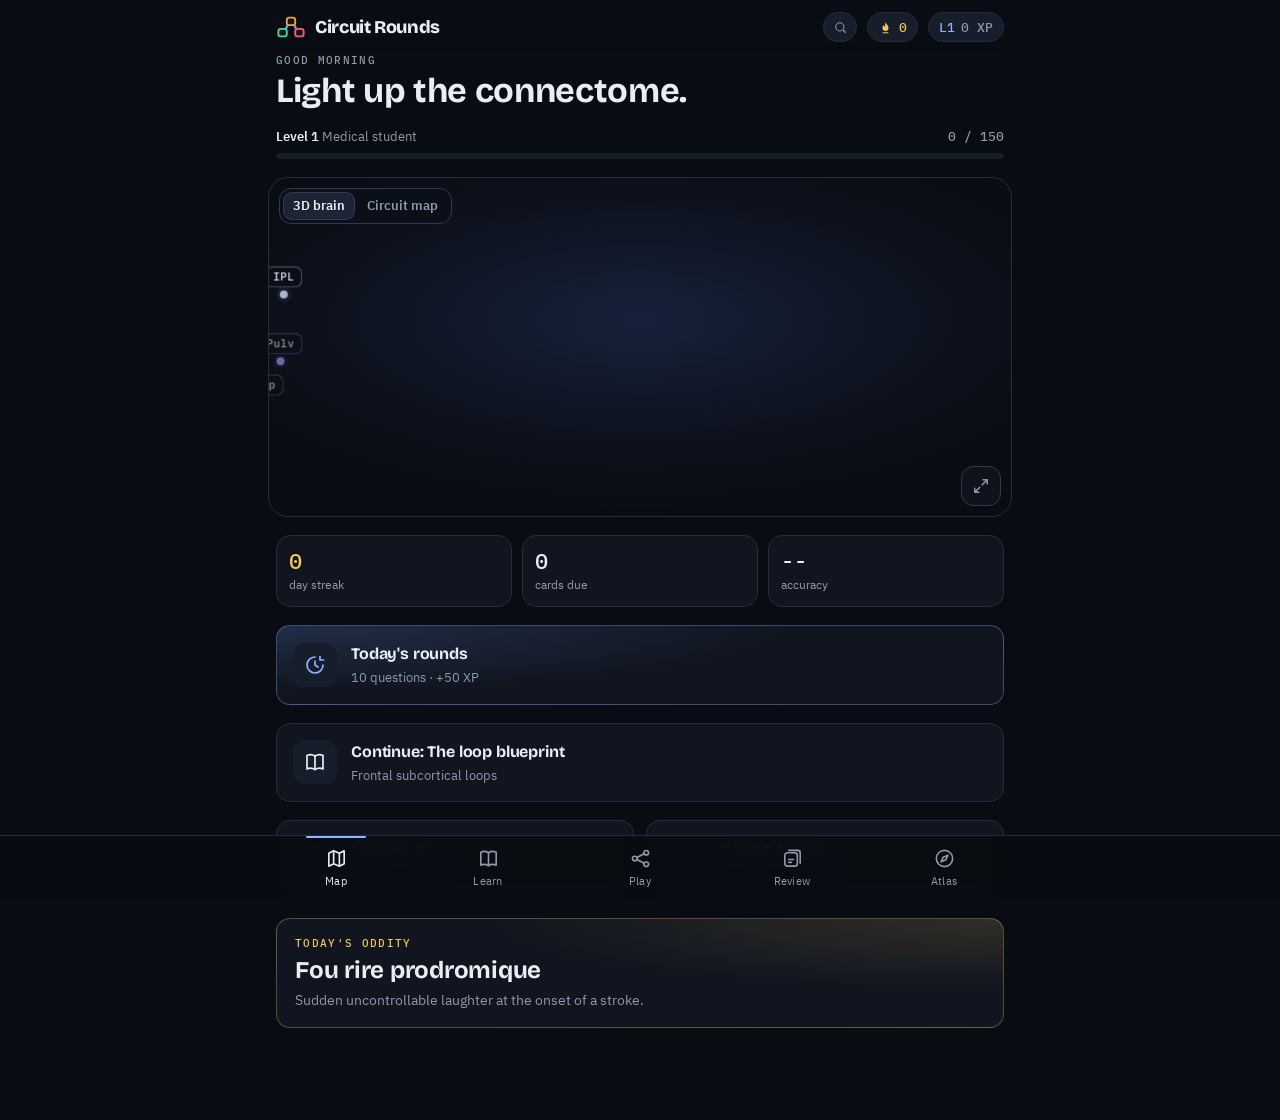
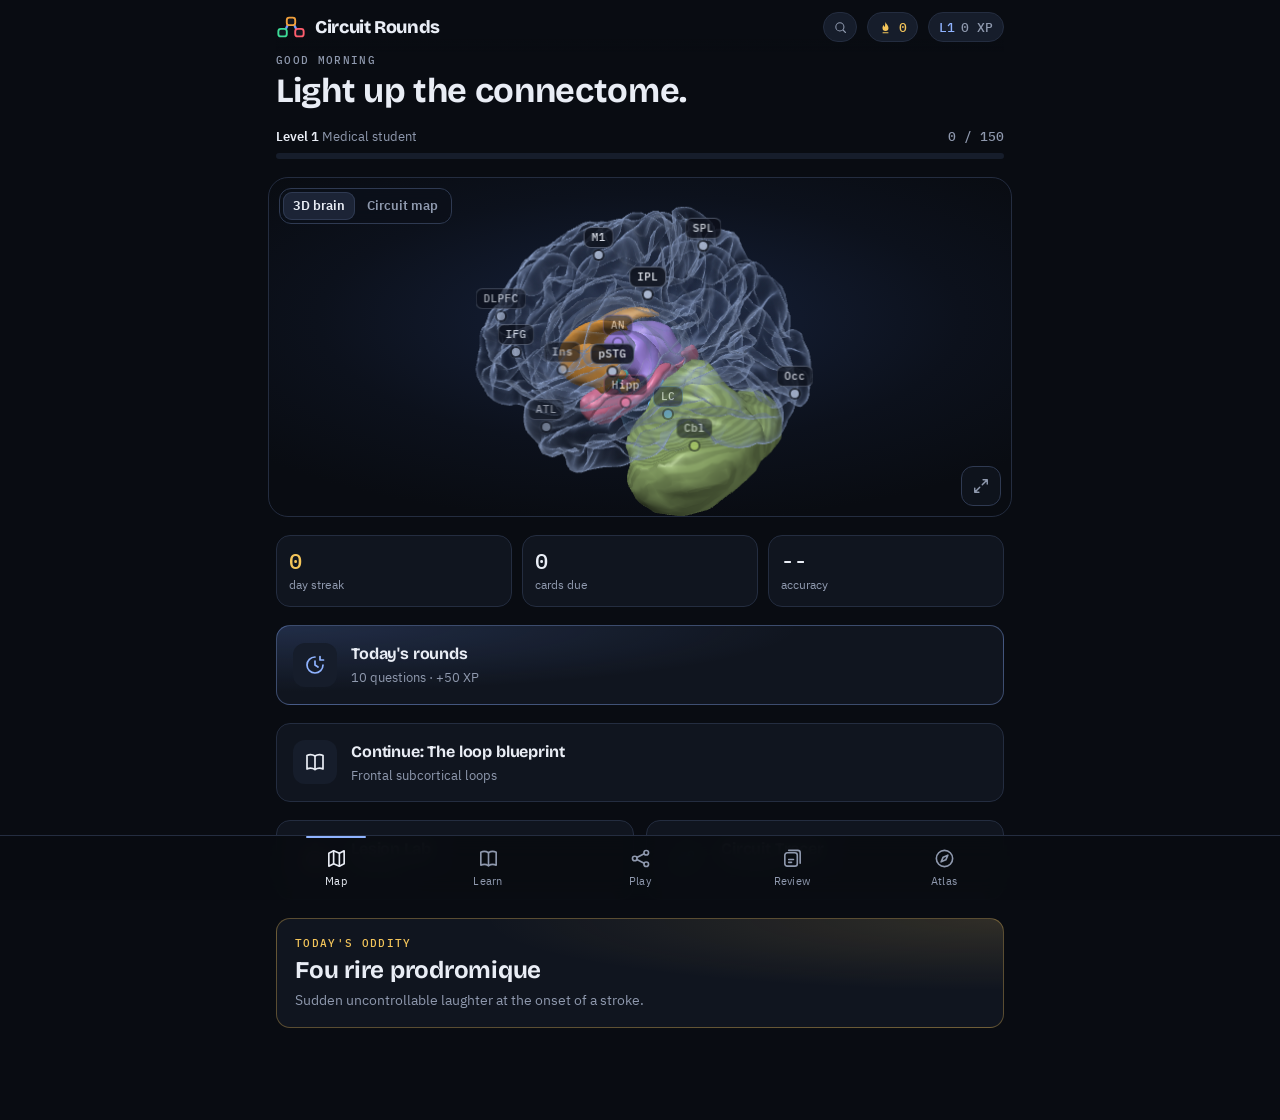
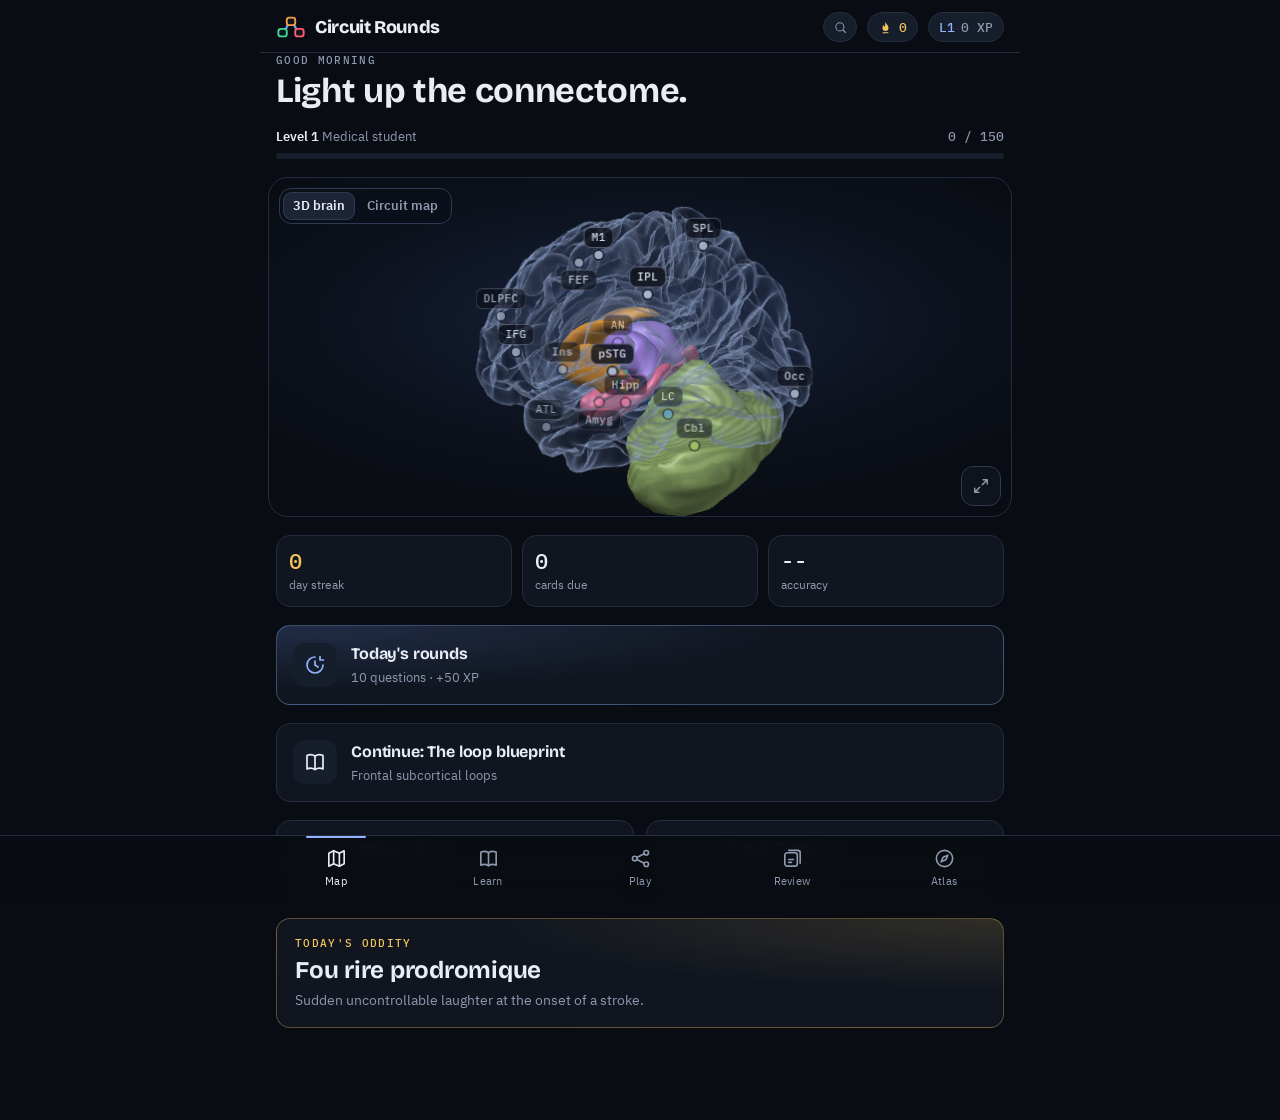
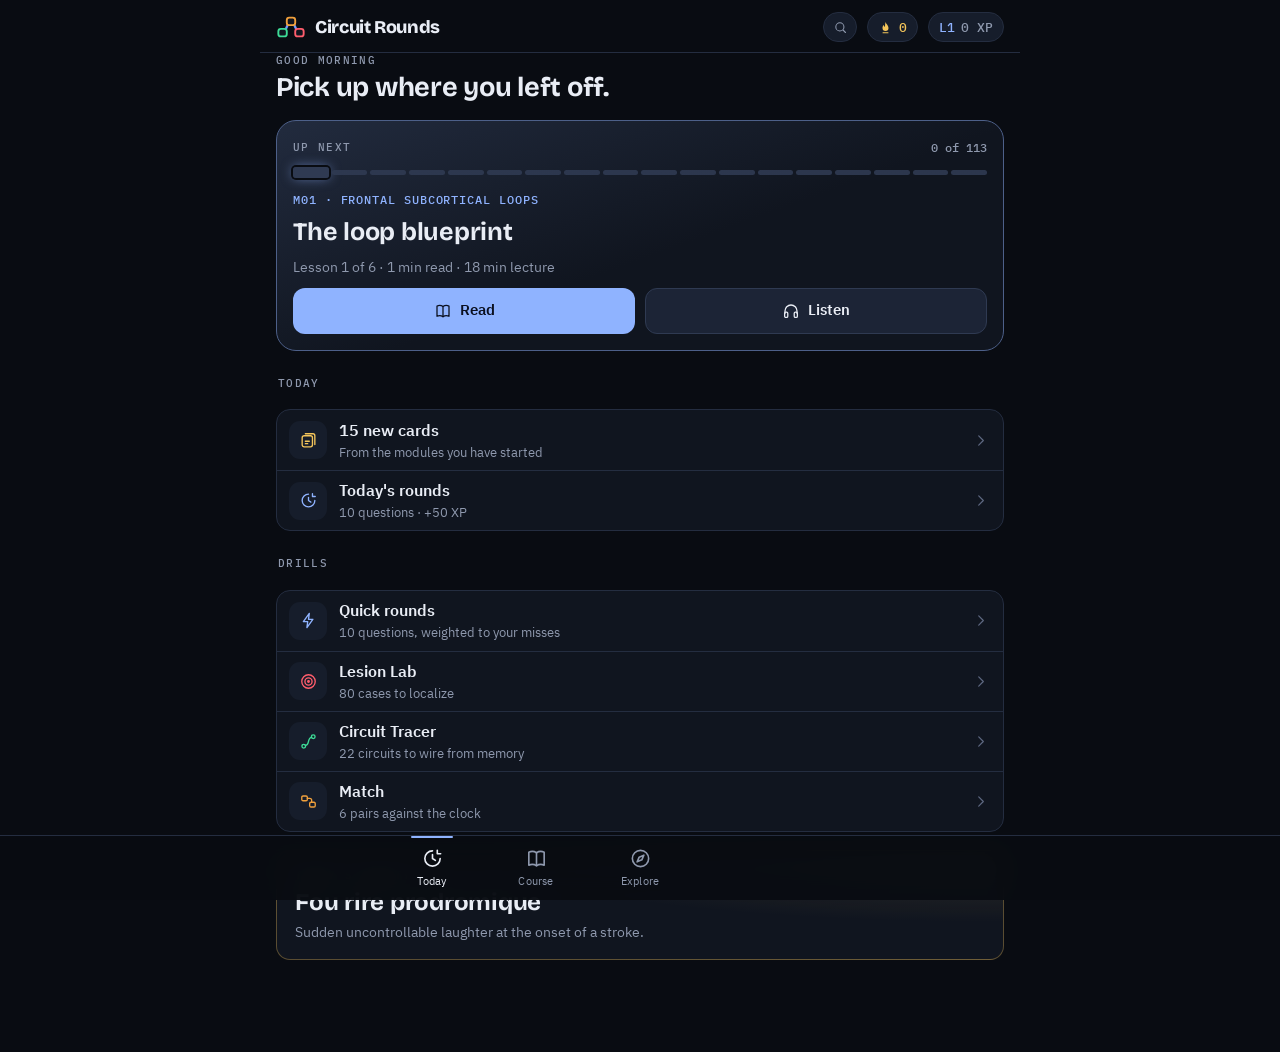
